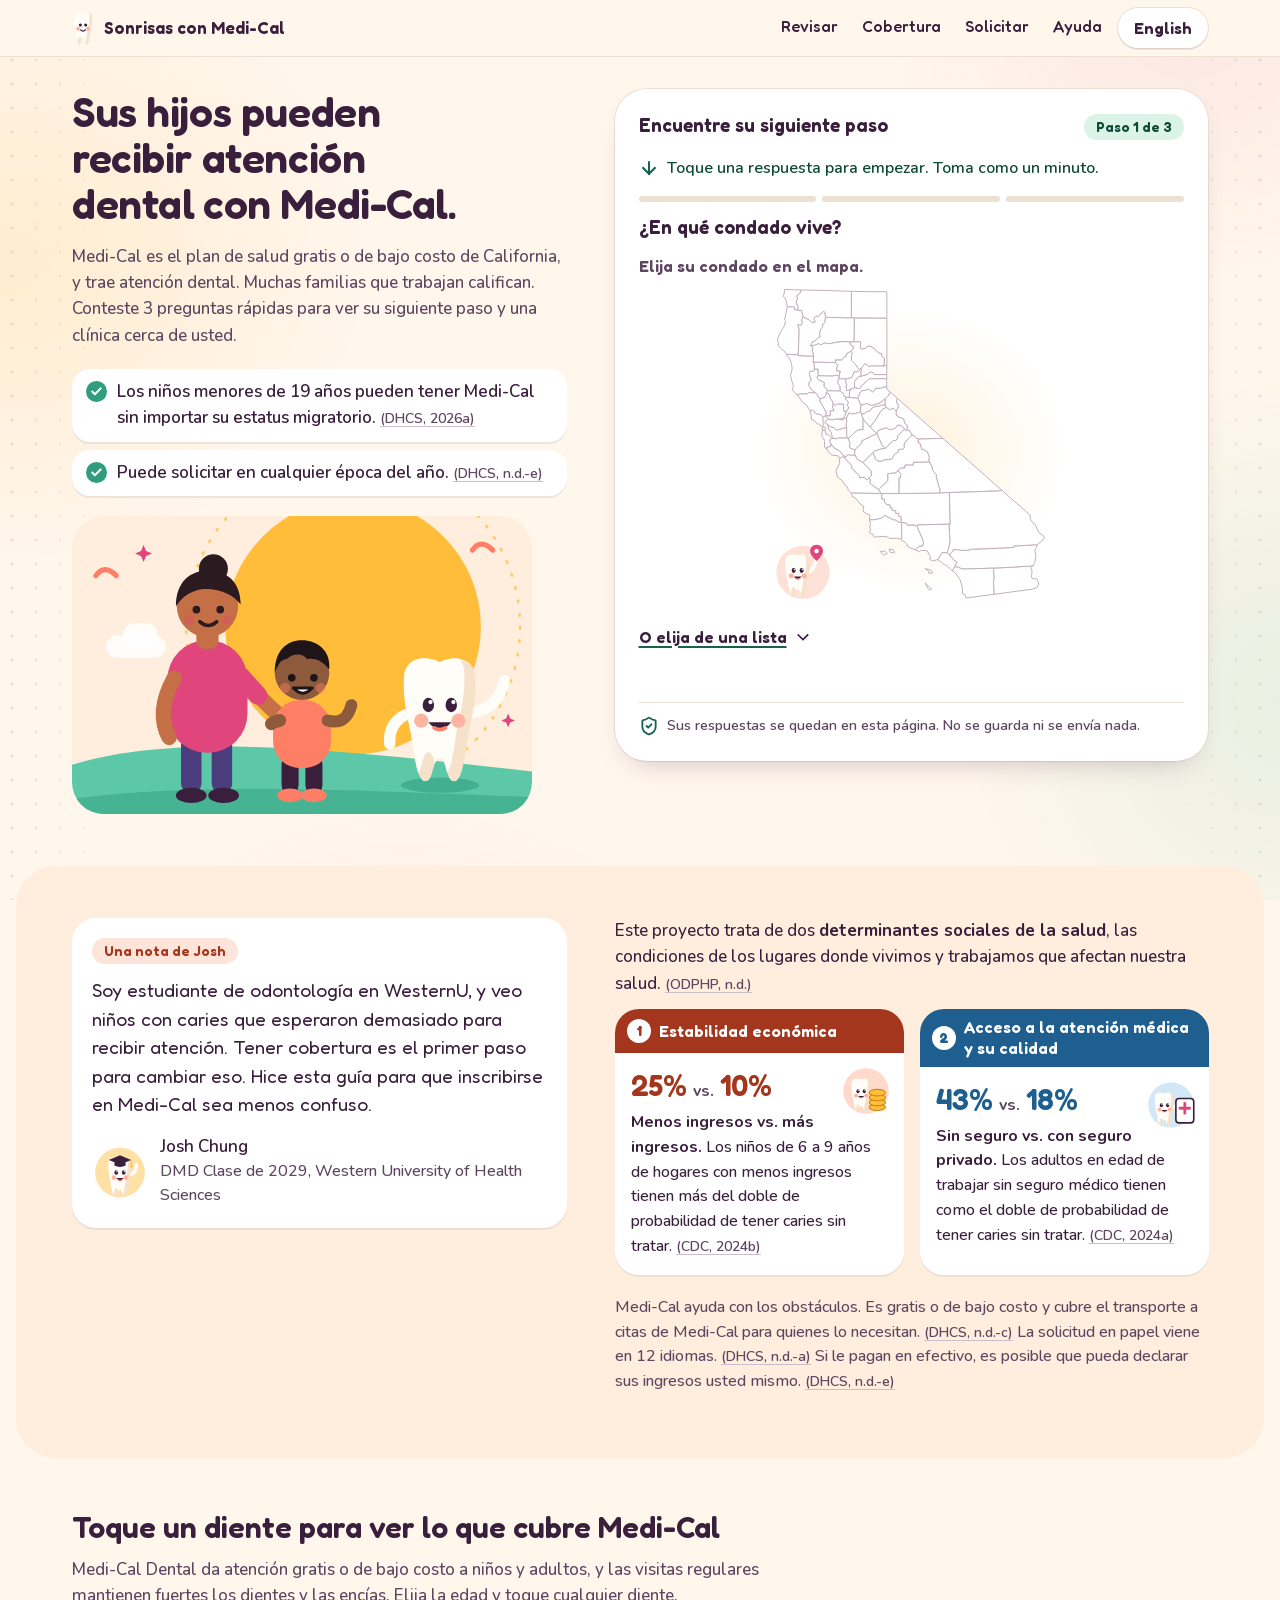
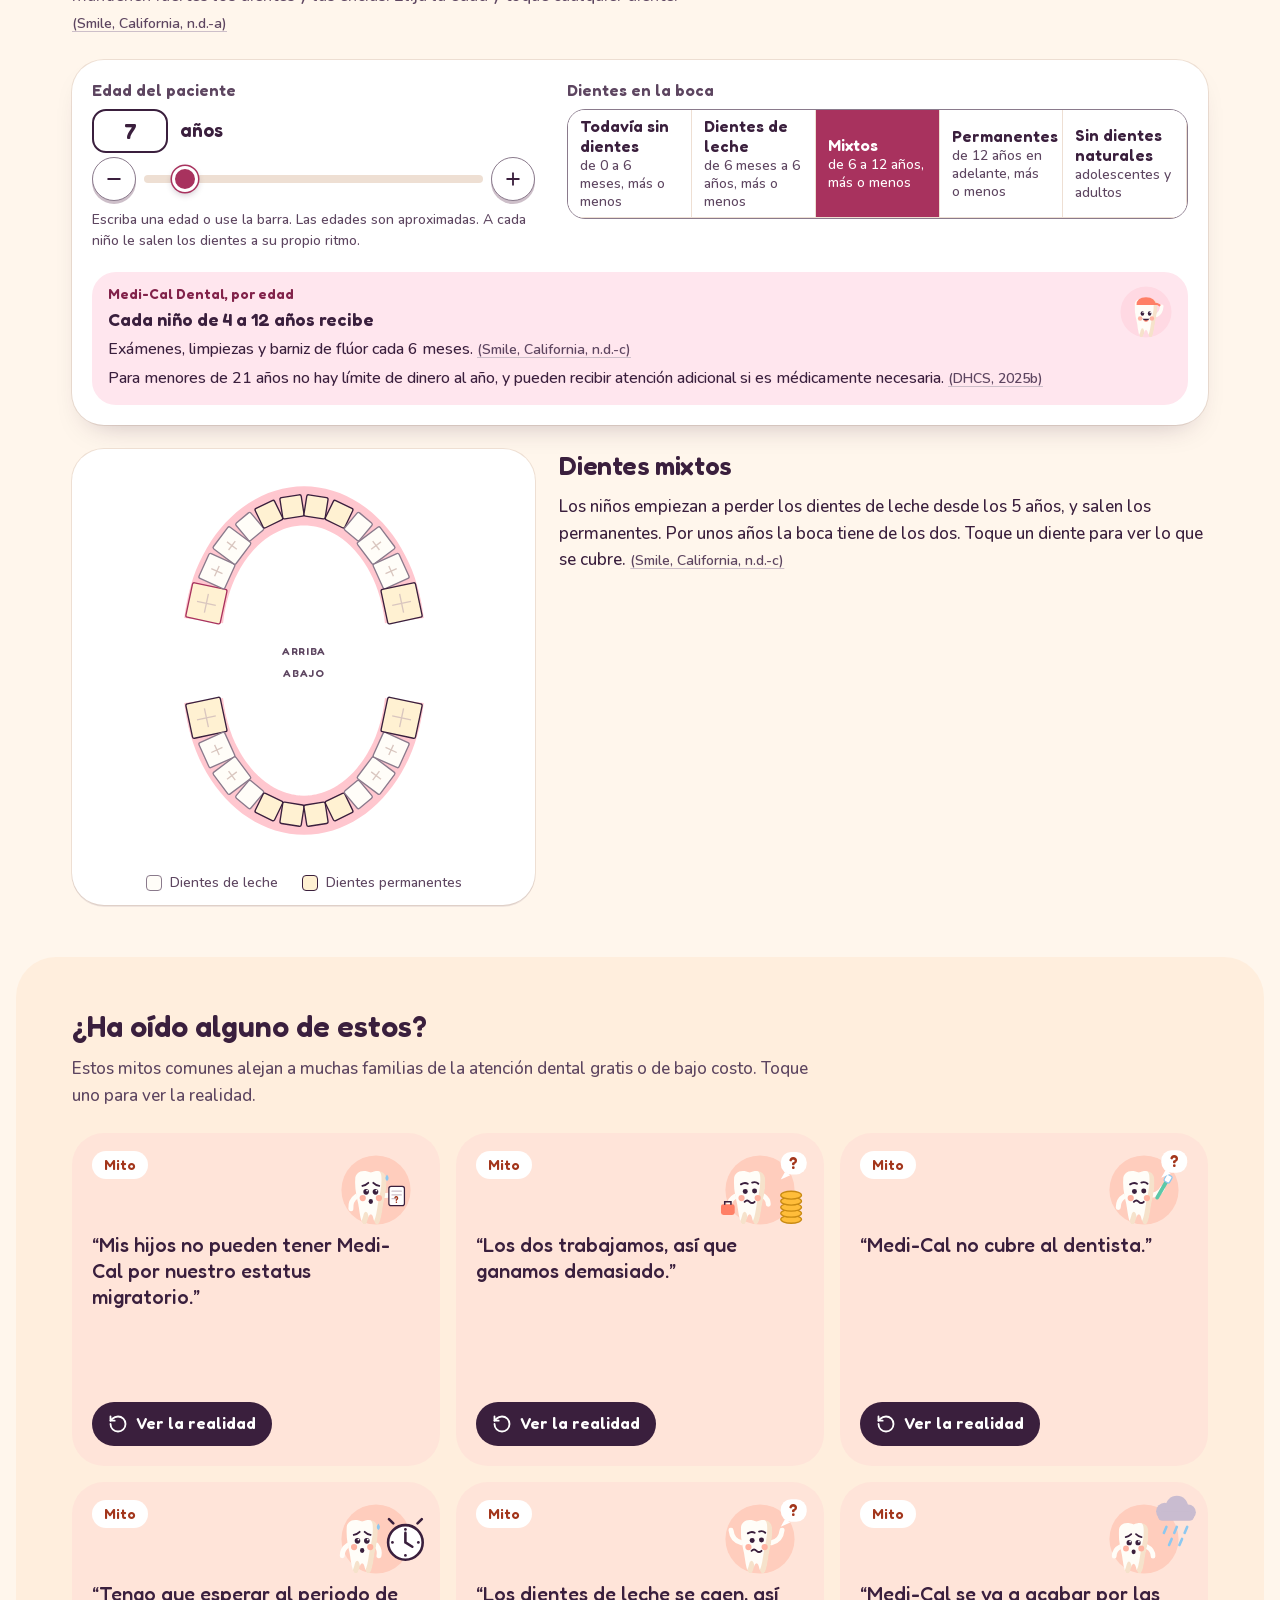
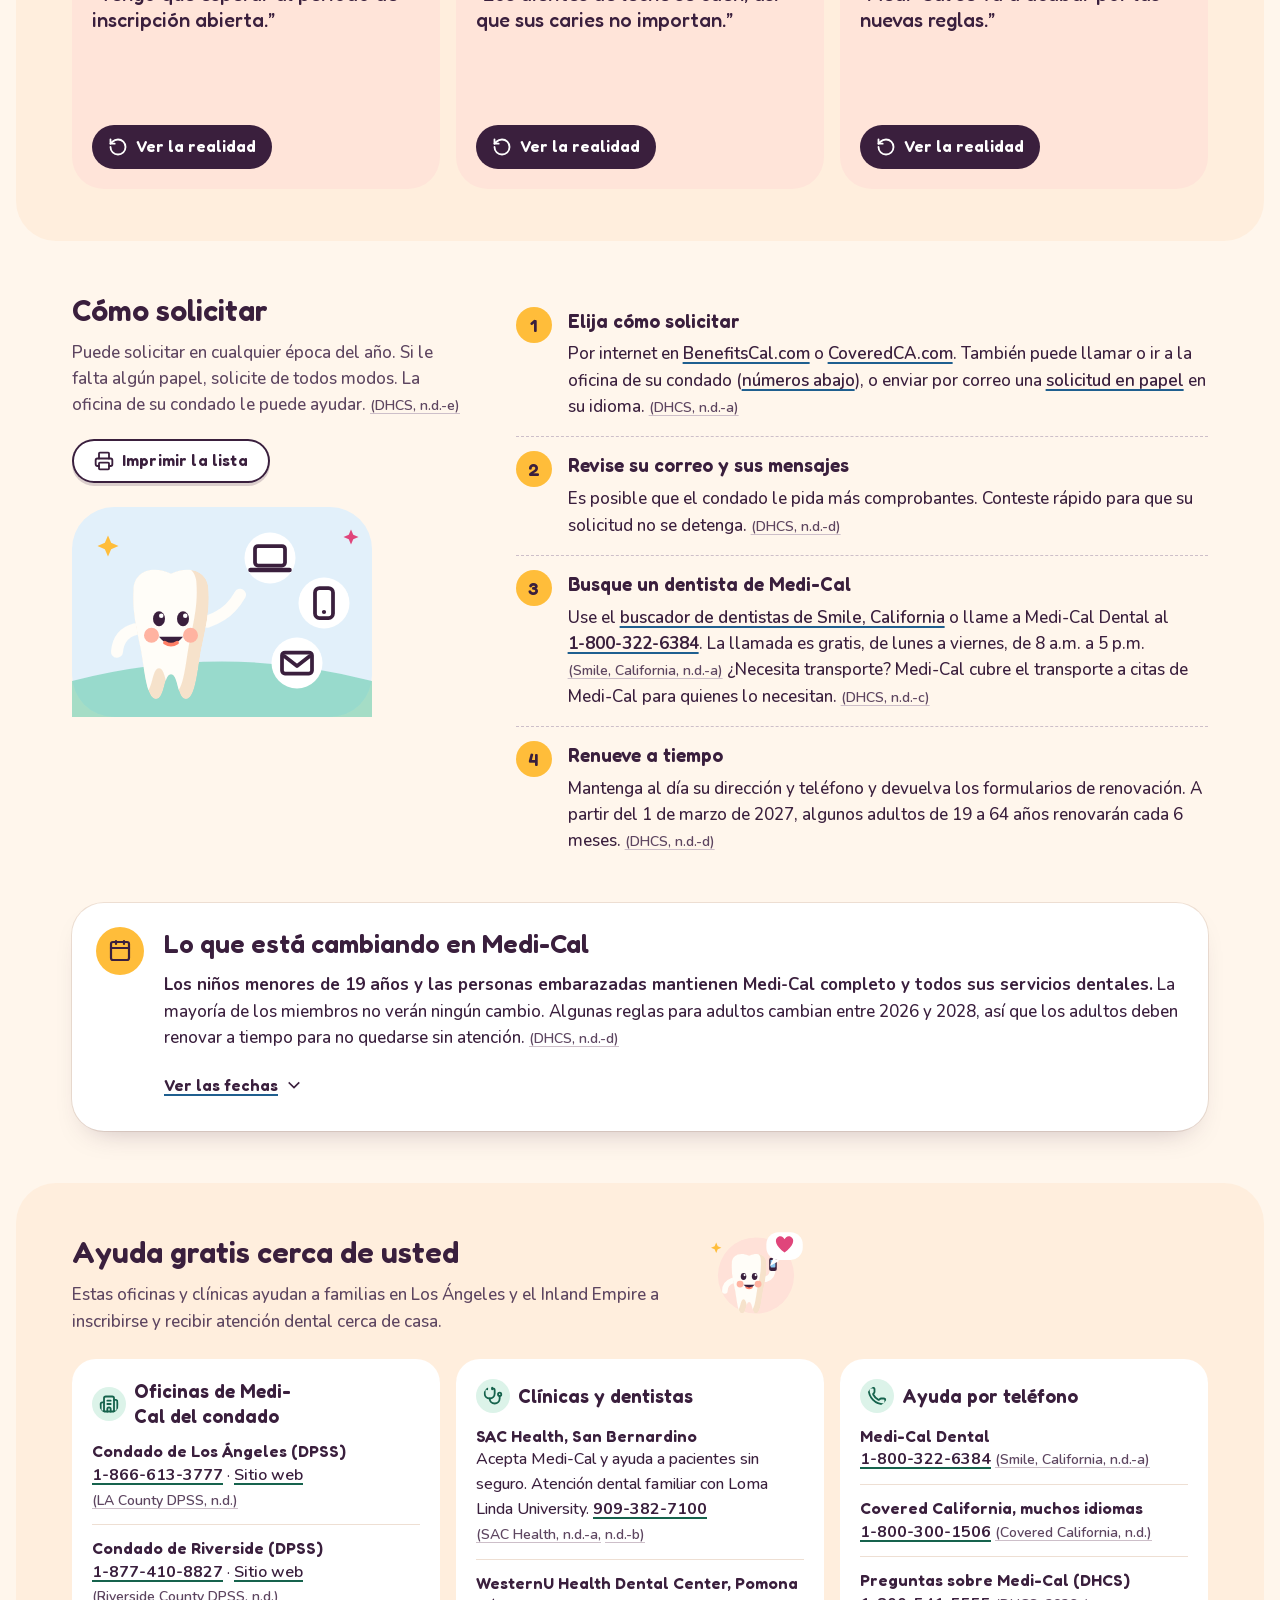
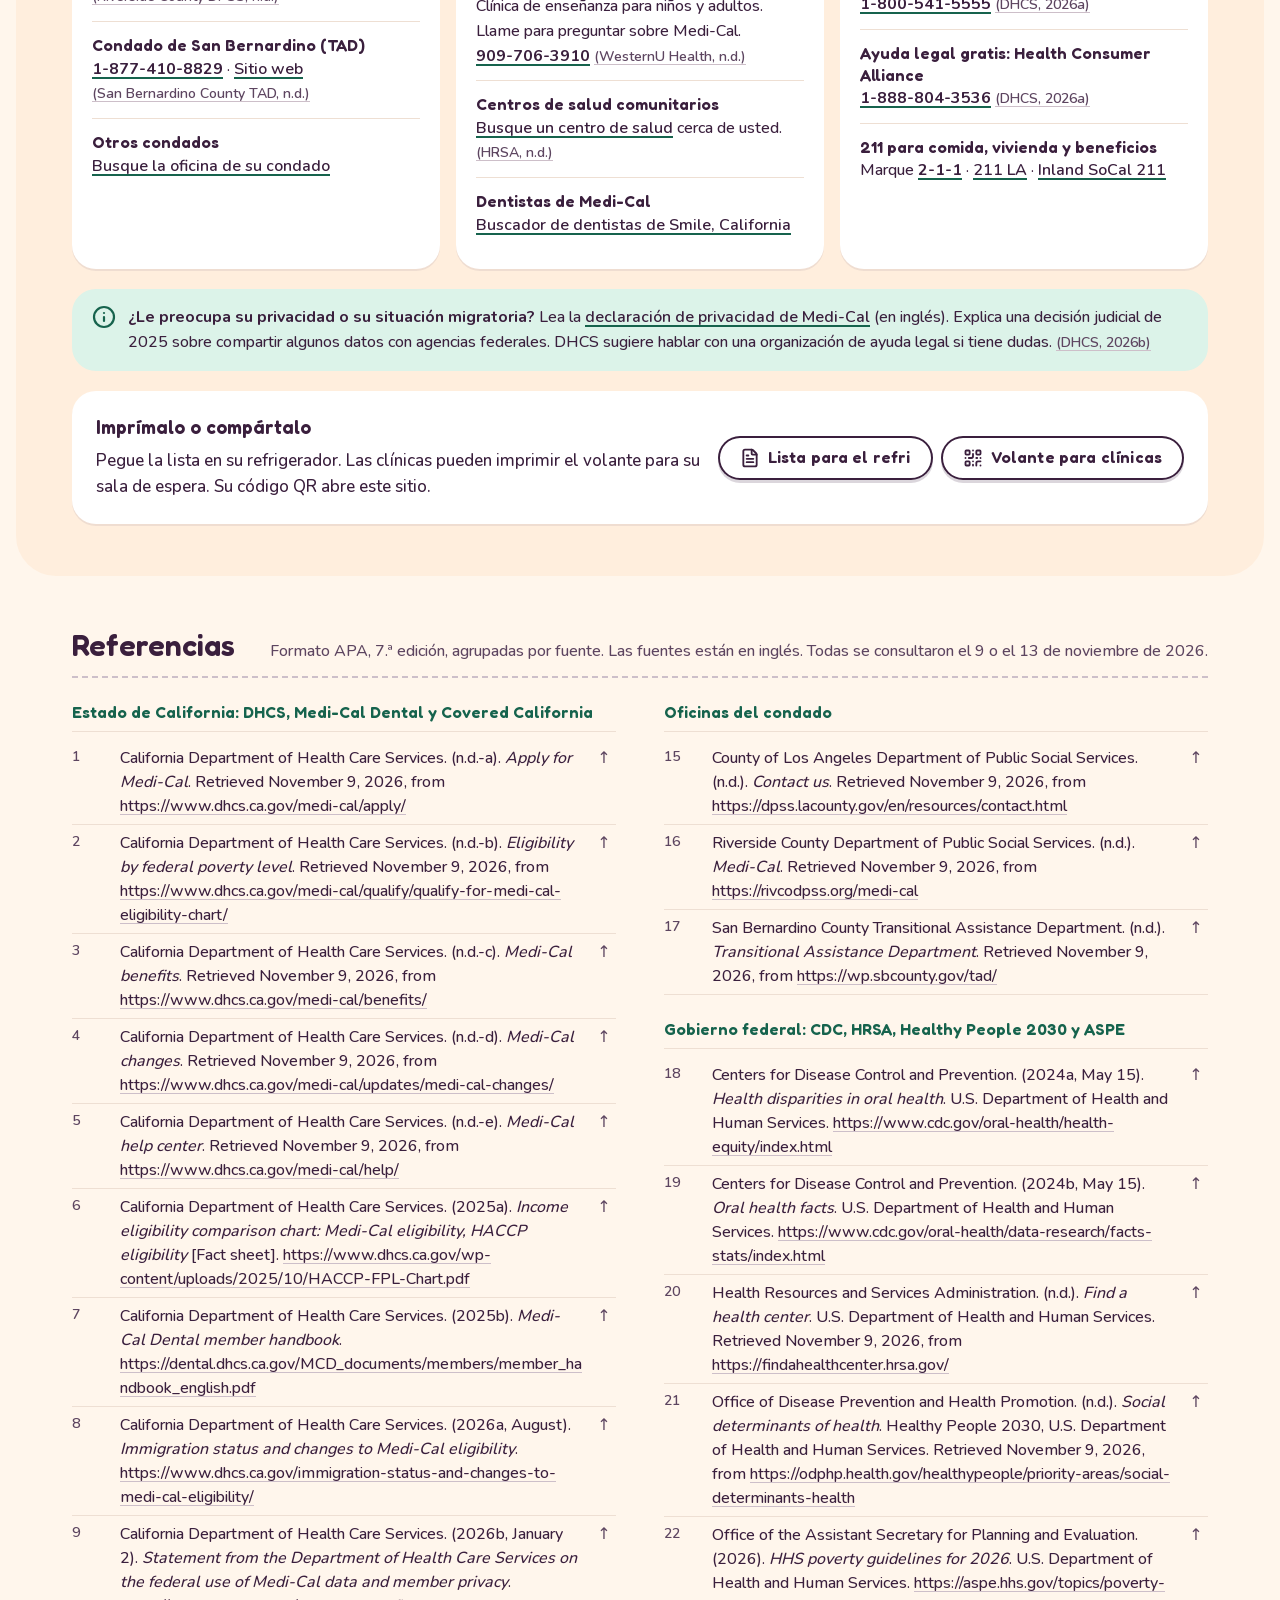
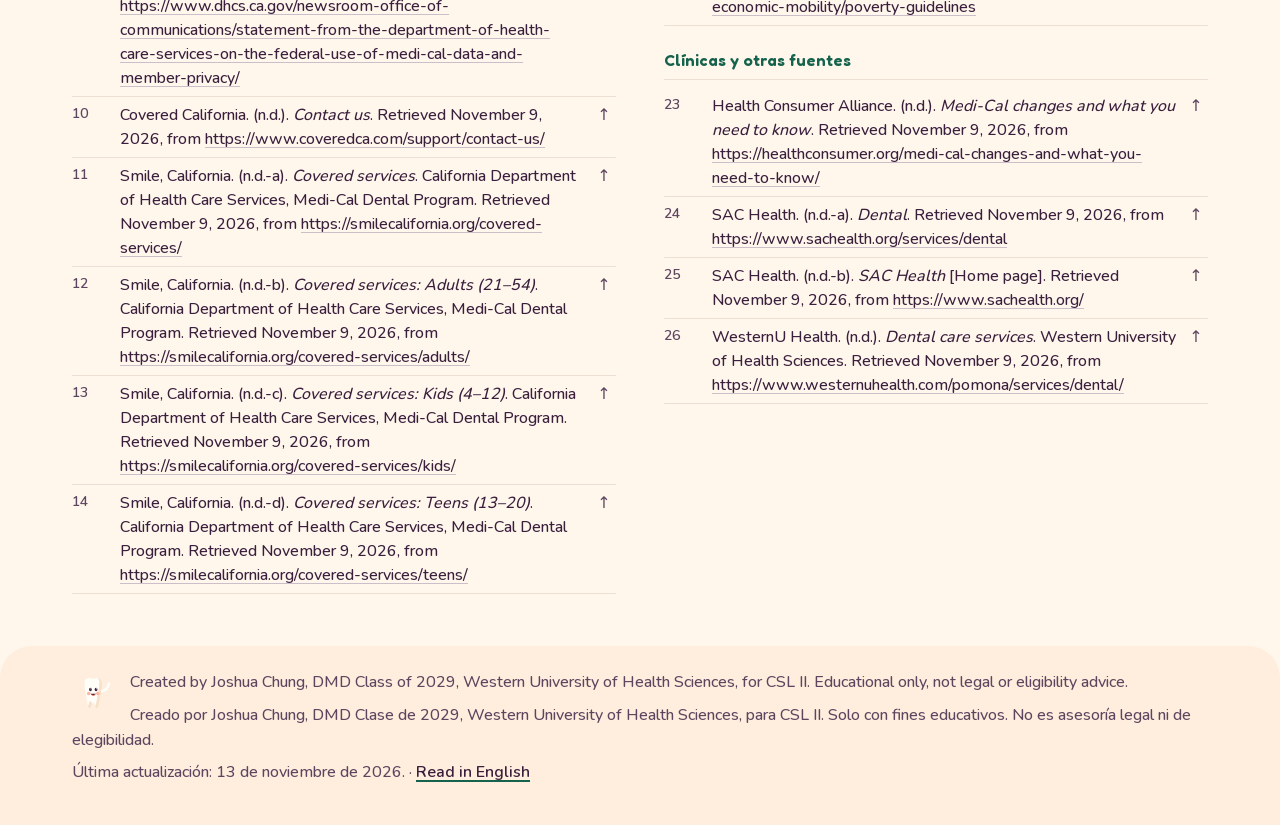
==== es/index.html @ 00271431 "v5: warm-character re-skin, tooth buddy illustrations site-wide (EN + ES) - Design system v5: cream " ====
<!doctype html>
<html lang="es">
<head>
<meta charset="utf-8">
<meta name="viewport" content="width=device-width, initial-scale=1">
<title>Sonrisas con Medi-Cal</title>
<meta name="description" content="Una guía sencilla para familias de California sin seguro médico. Conteste 3 preguntas para ver si sus hijos pueden tener Medi-Cal, qué servicios dentales cubre y dónde encontrar ayuda.">
<script>document.documentElement.classList.add("js");</script>
<script>try{if(!matchMedia("(prefers-reduced-motion: reduce)").matches&&!sessionStorage.getItem("csl2-splash")){sessionStorage.setItem("csl2-splash","1");document.documentElement.classList.add("splash-on")}}catch(e){}</script>
<link rel="preload" href="../fonts/nunito.woff2" as="font" type="font/woff2" crossorigin>
<link rel="preload" href="../fonts/fredoka.woff2" as="font" type="font/woff2" crossorigin>
<link rel="stylesheet" href="../styles.css">
<link rel="alternate" hreflang="en" href="../index.html">
<link rel="icon" href="data:image/svg+xml,%3Csvg xmlns='http://www.w3.org/2000/svg' viewBox='0 0 24 24' fill='%23fffdf8' stroke='%233a1f3d' stroke-width='2' stroke-linejoin='round'%3E%3Cpath d='M7 3C4.8 3 3 4.8 3 7.5c0 2.4 1 3.8 1.6 6 .6 2.5 1 6.5 2.9 6.5 1.7 0 1.6-4.5 4.5-4.5s2.8 4.5 4.5 4.5c1.9 0 2.3-4 2.9-6.5.6-2.2 1.6-3.6 1.6-6C21 4.8 19.2 3 17 3c-1.8 0-3 1-5 1S8.8 3 7 3z'/%3E%3C/svg%3E">
</head>
<body>
<div class="splash" aria-hidden="true">
  <!--ART:splash--><svg class="splash-art" viewBox="0 0 280 240" focusable="false"><circle class="sp-disc" cx="140" cy="122" r="94" fill="#ffe1a6"/><circle class="sp-ring" cx="140" cy="122" r="110" fill="none" stroke="#ffbd3a" stroke-width="2.5" stroke-dasharray="2 10" stroke-linecap="round"/><g class="sp-bud" transform="translate(41.6 37.7) scale(0.82)"><g class="wave"><path d="M168 118q34-6 42-44" fill="none" stroke="#fffdf8" stroke-width="16" stroke-linecap="round"/></g><path d="M72 122q-24 12-22 40" fill="none" stroke="#fffdf8" stroke-width="16" stroke-linecap="round"/><use href="#bd-body"/><g class="blink"><g fill="#3a1f3d"><ellipse cx="104" cy="108" rx="8" ry="10"/><ellipse cx="136" cy="108" rx="8" ry="10"/></g><circle cx="107" cy="104" r="3" fill="#fff"/><circle cx="139" cy="104" r="3" fill="#fff"/></g><path d="M104 132q16 20 32 0z" fill="#3a1f3d"/><path d="M112 140q8 5 16 0" fill="none" stroke="#ff7f66" stroke-width="5" stroke-linecap="round" stroke-linejoin="round"/></g><g class="sp-spark s1"><path d="M236 38L239.6 46.4L248 50L239.6 53.6L236 62L232.4 53.6L224 50L232.4 46.4Z" fill="#e0457b"/></g><g class="sp-spark s2"><path d="M44 64L47.0 71.0L54 74L47.0 77.0L44 84L41.0 77.0L34 74L41.0 71.0Z" fill="#ffbd3a"/></g><g class="sp-spark s3"><path d="M236 172L238.4 177.6L244 180L238.4 182.4L236 188L233.6 182.4L228 180L233.6 177.6Z" fill="#2f9d7e"/></g></svg><!--/ART:splash-->
</div>
<svg class="sprite" aria-hidden="true" focusable="false">
  <defs><!--ART:defs--><path id="bd-tooth" d="M70 70C70 45 95 36 120 48 145 36 170 45 170 70 172 100 165 125 160 150 155 180 152 215 140 215 128 215 130 182 120 182 110 182 112 215 100 215 88 215 85 180 80 150 75 125 68 100 70 70Z"/><clipPath id="bd-clip"><use href="#bd-tooth"/></clipPath><g id="bd-body"><g clip-path="url(#bd-clip)"><use href="#bd-tooth" fill="#f6e2cb"/><use href="#bd-tooth" fill="#fffdf8" transform="translate(-16 -8)"/></g><circle cx="94" cy="130" r="10" fill="#ffb3a1"/><circle cx="146" cy="130" r="10" fill="#ffb3a1"/></g><!--/ART:defs--></defs>
  <symbol id="i-tooth" viewBox="0 0 24 24"><path pathLength="1" d="M7 3C4.8 3 3 4.8 3 7.5c0 2.4 1 3.8 1.6 6 .6 2.5 1 6.5 2.9 6.5 1.7 0 1.6-4.5 4.5-4.5s2.8 4.5 4.5 4.5c1.9 0 2.3-4 2.9-6.5.6-2.2 1.6-3.6 1.6-6C21 4.8 19.2 3 17 3c-1.8 0-3 1-5 1S8.8 3 7 3z"/></symbol>
  <symbol id="i-phone" viewBox="0 0 24 24"><path d="M13.832 16.568a1 1 0 0 0 1.213-.303l.355-.465A2 2 0 0 1 17 15h3a2 2 0 0 1 2 2v3a2 2 0 0 1-2 2A18 18 0 0 1 2 4a2 2 0 0 1 2-2h3a2 2 0 0 1 2 2v3a2 2 0 0 1-.8 1.6l-.468.351a1 1 0 0 0-.292 1.233 14 14 0 0 0 6.392 6.384"/></symbol>
  <symbol id="i-pin" viewBox="0 0 24 24"><path d="M20 10c0 4.993-5.539 10.193-7.399 11.799a1 1 0 0 1-1.202 0C9.539 20.193 4 14.993 4 10a8 8 0 0 1 16 0"/><circle cx="12" cy="10" r="3"/></symbol>
  <symbol id="i-print" viewBox="0 0 24 24"><path d="M6 18H4a2 2 0 0 1-2-2v-5a2 2 0 0 1 2-2h16a2 2 0 0 1 2 2v5a2 2 0 0 1-2 2h-2"/><path d="M6 9V3a1 1 0 0 1 1-1h10a1 1 0 0 1 1 1v6"/><rect x="6" y="14" width="12" height="8" rx="1"/></symbol>
  <symbol id="i-check" viewBox="0 0 24 24"><path d="M20 6 9 17l-5-5"/></symbol>
  <symbol id="i-right" viewBox="0 0 24 24"><path d="M5 12h14"/><path d="m12 5 7 7-7 7"/></symbol>
  <symbol id="i-left" viewBox="0 0 24 24"><path d="m12 19-7-7 7-7"/><path d="M19 12H5"/></symbol>
  <symbol id="i-reset" viewBox="0 0 24 24"><path d="M3 12a9 9 0 1 0 9-9 9.75 9.75 0 0 0-6.74 2.74L3 8"/><path d="M3 3v5h5"/></symbol>
  <symbol id="i-shield" viewBox="0 0 24 24"><path d="M20 13c0 5-3.5 7.5-7.66 8.95a1 1 0 0 1-.67-.01C7.5 20.5 4 18 4 13V6a1 1 0 0 1 1-1c2 0 4.5-1.2 6.24-2.72a1.17 1.17 0 0 1 1.52 0C14.51 3.81 17 5 19 5a1 1 0 0 1 1 1z"/><path d="m9 12 2 2 4-4"/></symbol>
  <symbol id="i-qr" viewBox="0 0 24 24"><rect width="5" height="5" x="3" y="3" rx="1"/><rect width="5" height="5" x="16" y="3" rx="1"/><rect width="5" height="5" x="3" y="16" rx="1"/><path d="M21 16h-3a2 2 0 0 0-2 2v3"/><path d="M21 21v.01"/><path d="M12 7v3a2 2 0 0 1-2 2H7"/><path d="M3 12h.01"/><path d="M12 3h.01"/><path d="M12 16v.01"/><path d="M16 12h1"/><path d="M21 12v.01"/><path d="M12 21v-1"/></symbol>
  <symbol id="i-info" viewBox="0 0 24 24"><circle cx="12" cy="12" r="10"/><path d="M12 16v-4"/><path d="M12 8h.01"/></symbol>
  <symbol id="i-building" viewBox="0 0 24 24"><path d="M10 12h4"/><path d="M10 8h4"/><path d="M14 21v-3a2 2 0 0 0-4 0v3"/><path d="M6 10H4a2 2 0 0 0-2 2v7a2 2 0 0 0 2 2h16a2 2 0 0 0 2-2V9a2 2 0 0 0-2-2h-2"/><path d="M6 21V5a2 2 0 0 1 2-2h8a2 2 0 0 1 2 2v16"/></symbol>
  <symbol id="i-steth" viewBox="0 0 24 24"><path d="M11 2v2"/><path d="M5 2v2"/><path d="M5 3H4a2 2 0 0 0-2 2v4a6 6 0 0 0 12 0V5a2 2 0 0 0-2-2h-1"/><path d="M8 15a6 6 0 0 0 12 0v-3"/><circle cx="20" cy="10" r="2"/></symbol>
  <symbol id="i-file" viewBox="0 0 24 24"><path d="M6 22a2 2 0 0 1-2-2V4a2 2 0 0 1 2-2h8a2.4 2.4 0 0 1 1.704.706l3.588 3.588A2.4 2.4 0 0 1 20 8v12a2 2 0 0 1-2 2z"/><path d="M14 2v5a1 1 0 0 0 1 1h5"/><path d="M10 9H8"/><path d="M16 13H8"/><path d="M16 17H8"/></symbol>
  <symbol id="i-minus" viewBox="0 0 24 24"><path d="M5 12h14"/></symbol>
  <symbol id="i-plus" viewBox="0 0 24 24"><path d="M5 12h14"/><path d="M12 5v14"/></symbol>
  <symbol id="i-calendar" viewBox="0 0 24 24"><path d="M8 2v3"/><path d="M16 2v3"/><rect x="3" y="3" width="18" height="18" rx="2"/><path d="M3 9h18"/></symbol>
</svg>

<a class="skip" href="#main">Saltar al contenido principal</a>

<header class="site-header">
  <div class="wrap header-row">
    <a class="brand" href="#top">
      <!--ART:brand--><svg class="brand-mark" viewBox="62 32 116 188" aria-hidden="true" focusable="false"><use href="#bd-body"/><g fill="#3a1f3d"><circle cx="106" cy="110" r="8"/><circle cx="134" cy="110" r="8"/></g><path d="M107 136q13 13 26 0" fill="none" stroke="#3a1f3d" stroke-width="7" stroke-linecap="round" stroke-linejoin="round"/></svg><!--/ART:brand-->
      <span>Sonrisas con <span class="nowrap">Medi-Cal</span></span>
    </a>
    <nav class="site-nav" aria-label="Secciones">
      <ul>
        <li><a href="#check">Revisar</a></li>
        <li><a href="#coverage">Cobertura</a></li>
        <li><a href="#apply">Solicitar</a></li>
        <li><a href="#help">Ayuda</a></li>
      </ul>
    </nav>
    <a class="lang" href="../index.html" hreflang="en" lang="en">English</a>
  </div>
</header>

<main id="main">
<div id="top"></div>

<!-- CHECK: hero + guided flow -->
<section id="check" class="hero" aria-labelledby="hero-h">
  <div class="wrap hero-grid">
    <div class="hero-copy">
      <h1 id="hero-h">Sus hijos pueden recibir atención dental con Medi-Cal.</h1>
      <p class="lead">Medi-Cal es el plan de salud gratis o de bajo costo de California, y trae atención dental. Muchas familias que trabajan califican. Conteste 3 preguntas rápidas para ver su siguiente paso y una clínica cerca de usted.</p>
      <ul class="facts">
        <li><svg class="ic" aria-hidden="true"><use href="#i-check"/></svg><span>Los niños menores de 19 años pueden tener Medi-Cal sin importar su estatus migratorio. <a class="cite" id="c-dhcs-imm-1" href="#ref-dhcs-imm">(DHCS, 2026a)</a></span></li>
        <li><svg class="ic" aria-hidden="true"><use href="#i-check"/></svg><span>Puede solicitar en cualquier época del año. <a class="cite" id="c-dhcs-help-1" href="#ref-dhcs-help">(DHCS, n.d.-e)</a></span></li>
      </ul>
      <!--ART:hero--><div class="hero-art" aria-hidden="true"><svg class="hero-scene" viewBox="0 60 540 350" aria-hidden="true" focusable="false"><rect y="60" width="540" height="350" fill="#ffeedd"/><circle cx="330" cy="190" r="150" fill="#ffbd3a"/><circle cx="330" cy="190" r="196" fill="none" stroke="#ffbd3a" stroke-width="3" stroke-dasharray="2 14" stroke-linecap="round" opacity=".7"/><path d="M28 130q10-14 24 0M470 100q10-14 24 0" fill="none" stroke="#ff7f66" stroke-width="6" stroke-linecap="round" stroke-linejoin="round"/><path d="M84 94L87.0 101.0L94 104L87.0 107.0L84 114L81.0 107.0L74 104L81.0 101.0Z" fill="#e0457b"/><path d="M512 292L514.4 297.6L520 300L514.4 302.4L512 308L509.6 302.4L504 300L509.6 297.6Z" fill="#e0457b"/><rect x="40" y="200" width="70" height="26" rx="13" fill="#fff" opacity=".85"/><rect x="60" y="186" width="40" height="26" rx="13" fill="#fff" opacity=".85"/><path d="M0 352C120 316 280 330 540 360V410H0Z" fill="#5cc8a8"/><path d="M0 392C160 372 320 382 540 390V410H0Z" fill="#46b393"/><g><rect x="128" y="316" width="24" height="70" rx="12" fill="#4b3c7d"/><rect x="164" y="316" width="24" height="70" rx="12" fill="#4b3c7d"/><ellipse cx="140" cy="388" rx="18" ry="9" fill="#3a1f3d"/><ellipse cx="178" cy="388" rx="18" ry="9" fill="#3a1f3d"/><rect x="112" y="206" width="94" height="132" rx="46" fill="#e0457b"/><path d="M120 250q-22 40-6 70" fill="none" stroke="#c46f45" stroke-width="18" stroke-linecap="round"/><path d="M198 248q30 34 52 52" fill="none" stroke="#c46f45" stroke-width="18" stroke-linecap="round"/><path d="M198 248q28 32 44 46" fill="none" stroke="#e0457b" stroke-width="22" stroke-linecap="round" stroke-dasharray="30 200"/><rect x="146" y="188" width="26" height="28" rx="10" fill="#c46f45"/><circle cx="159" cy="166" r="36" fill="#c46f45"/><path d="M122 166c0-30 18-42 38-42s38 12 38 40c-10-14-30-20-46-18-12 2-22 8-30 20z" fill="#2b1a1f"/><circle cx="166" cy="122" r="17" fill="#2b1a1f"/><g class="blink"><circle cx="146" cy="170" r="4.5" fill="#2b1a1f"/><circle cx="174" cy="170" r="4.5" fill="#2b1a1f"/></g><path d="M150 184q10 9 20 0" fill="none" stroke="#2b1a1f" stroke-width="4" stroke-linecap="round"/><circle cx="138" cy="182" r="6" fill="#e0457b" opacity=".35"/><circle cx="182" cy="182" r="6" fill="#e0457b" opacity=".35"/></g><g><rect x="246" y="342" width="20" height="44" rx="10" fill="#3a1f3d"/><rect x="274" y="342" width="20" height="44" rx="10" fill="#3a1f3d"/><ellipse cx="256" cy="388" rx="15" ry="8" fill="#ff7f66"/><ellipse cx="284" cy="388" rx="15" ry="8" fill="#ff7f66"/><rect x="236" y="276" width="68" height="80" rx="32" fill="#ff7f66"/><path d="M244 300q-8 2-10 4" fill="none" stroke="#8d5a3b" stroke-width="15" stroke-linecap="round"/><path d="M300 300q22 6 28-18" fill="none" stroke="#8d5a3b" stroke-width="14" stroke-linecap="round"/><circle cx="270" cy="244" r="32" fill="#8d5a3b"/><path d="M238 244c0-26 14-38 32-38s34 12 32 34c-8-10-16-14-26-12-6-8-18-6-24 0-6 0-10 6-14 16z" fill="#1f1418"/><g class="blink"><circle cx="258" cy="250" r="4.5" fill="#1f1418"/><circle cx="284" cy="250" r="4.5" fill="#1f1418"/></g><path d="M260 262q11 12 22 0z" fill="#fff" stroke="#1f1418" stroke-width="3.5" stroke-linejoin="round"/><circle cx="250" cy="262" r="6" fill="#ff7f66" opacity=".45"/><circle cx="292" cy="262" r="6" fill="#ff7f66" opacity=".45"/></g><ellipse cx="432" cy="376" rx="46" ry="9" fill="#2f9d7e" opacity=".55"/></svg><svg class="hero-buddy" viewBox="370 180 170 200" aria-hidden="true" focusable="false"><g transform="translate(331.2 191.4) scale(0.84)"><g class="wave"><path d="M168 118q34-6 42-44" fill="none" stroke="#fffdf8" stroke-width="16" stroke-linecap="round"/></g><path d="M72 122q-24 12-22 40" fill="none" stroke="#fffdf8" stroke-width="16" stroke-linecap="round"/><use href="#bd-body"/><g class="blink"><g fill="#3a1f3d"><ellipse cx="104" cy="108" rx="8" ry="10"/><ellipse cx="136" cy="108" rx="8" ry="10"/></g><circle cx="107" cy="104" r="3" fill="#fff"/><circle cx="139" cy="104" r="3" fill="#fff"/></g><path d="M104 132q16 20 32 0z" fill="#3a1f3d"/><path d="M112 140q8 5 16 0" fill="none" stroke="#ff7f66" stroke-width="5" stroke-linecap="round" stroke-linejoin="round"/></g></svg></div><!--/ART:hero-->
    </div>

    <div class="flow" id="flow">
      <noscript><p class="flow-noscript">Esta revisión necesita JavaScript. Aun así puede leer abajo las secciones de <a href="#coverage">cobertura</a>, <a href="#apply">cómo solicitar</a> y <a href="#help">dónde encontrar ayuda</a>.</p></noscript>
      <div class="flow-head">
        <p class="flow-title">Encuentre su siguiente paso</p>
        <p class="flow-progress" id="flow-progress" aria-live="polite" data-done="Listo">Paso 1 de 3</p>
      </div>
      <p class="flow-hint">Toque una respuesta para empezar. Toma como un minuto.</p>
      <div class="flow-bar" aria-hidden="true"><span></span><span></span><span></span></div>

      <fieldset class="step" data-step="1">
        <legend tabindex="-1">¿En qué condado vive?</legend>
        <!--MAP-->
        <div class="county-map" data-label="Condado de {name}">
          <p class="map-label" aria-hidden="true" data-idle="Elija su condado en el mapa.">Elija su condado en el mapa.</p>
          <div class="map-box">
            <svg class="ca-map" viewBox="0 0 400 461" role="group" aria-label="Mapa de los 58 condados de California. Elija el suyo.">
              <g class="ctys"><path id="cty-06001" class="cty" d="M76.1 201.8 78.4 210.3 81.6 213 83.4 220.8 86.1 223 90.5 223.4 93.1 222.1 107.8 222.5 104.7 219.5 104.8 206.3 89.4 210.7 86.2 206.8 81.2 205.8Z" data-county="other" data-name="Alameda" tabindex="0" role="button" aria-label="Condado de Alameda"/><path id="cty-06003" class="cty" d="M161.5 164.1 161.5 173.3 163.5 177 168.4 180.7 173.5 177.9 177.9 182.2 180.8 178.1 181.5 173.8 178.6 168.8 179.8 163.5 167.8 153 168.7 154.6 165.5 160.6Z" data-county="other" data-name="Alpine" tabindex="0" role="button" aria-label="Condado de Alpine"/><path id="cty-06005" class="cty" d="M125.4 173.2 125.3 183.3 126.5 186.9 130.8 186.3 133.6 183.9 140.3 181.4 141.2 178.7 148.2 175.1 151.7 175.5 156.3 173.8 161.5 173.3 161.5 164.1 155.2 169.7 144.9 173.2 140.5 173.6 133.6 170.7 130.7 172.5Z" data-county="other" data-name="Amador" tabindex="0" role="button" aria-label="Condado de Amador"/><path id="cty-06007" class="cty" d="M111.1 93.8 105.6 96.2 103.3 101.9 101.1 101.7 97.3 106.5 88.4 106.3 88.3 110.5 91.7 114.5 90 116.6 89.9 123.2 95 123.2 93.6 130.5 92.9 134.4 103.5 135 111.6 133 114.4 128.9 115.6 124.3 121.4 124.1 124.1 120.7 121.9 119.2 117.8 113.1 111.9 107.3 111.7 100.4 113.2 95.9Z" data-county="other" data-name="Butte" tabindex="0" role="button" aria-label="Condado de Butte"/><path id="cty-06009" class="cty" d="M126.5 186.9 129 194 139.3 206 146.5 197.4 153.9 184.9 157.5 179.9 163.5 177 161.5 173.3 156.3 173.8 151.7 175.5 148.2 175.1 141.2 178.7 140.3 181.4 133.6 183.9 130.8 186.3Z" data-county="other" data-name="Calaveras" tabindex="0" role="button" aria-label="Condado de Calaveras"/><path id="cty-06011" class="cty" d="M62 129.8 60.5 133.1 63.5 136.4 71.5 140.1 70.8 145.9 73.8 148.1 76.3 152.3 95.2 152.7 94.9 145.6 91.4 140.3 92.9 134.4 93.6 130.5 89.3 129 84.5 130.2Z" data-county="other" data-name="Colusa" tabindex="0" role="button" aria-label="Condado de Colusa"/><path id="cty-06013" class="cty" d="M78.1 194 74.1 196.4 72.3 199.8 76.1 201.8 81.2 205.8 86.2 206.8 89.4 210.7 104.8 206.3 104 204.1 105 196.6 104.2 192.9 100.7 192.9 98.3 195.9 93.4 194.1 88.7 194 83.4 195.3Z" data-county="other" data-name="Contra Costa" tabindex="0" role="button" aria-label="Condado de Contra Costa"/><path id="cty-06015" class="cty" d="M12.6 2 12 9.3 10.5 12.3 14.4 16 16.8 27.8 27.5 28.3 27.3 32.4 31.3 32.4 33.1 29 29.9 21.2 31.9 15.9 30.6 11.4 35.8 7.5 37.6 2.9 26.6 2.7Z" data-county="other" data-name="Del Norte" tabindex="0" role="button" aria-label="Condado de Del Norte"/><path id="cty-06017" class="cty" d="M164.1 146.5 158.8 146.5 155.2 148.6 147.8 148.4 146.5 151.4 143 153.8 136.8 149.5 131.9 151.9 128.9 151.4 125.1 153.6 121.2 163.4 125.4 173.2 130.7 172.5 133.6 170.7 140.5 173.6 144.9 173.2 155.2 169.7 161.5 164.1 165.5 160.6 168.7 154.6 167.8 153 164.2 149.8Z" data-county="other" data-name="El Dorado" tabindex="0" role="button" aria-label="Condado de El Dorado"/><path id="cty-06019" class="cty" d="M128.7 258.5 140.8 270.8 141 278.4 137.8 281.4 139.8 284.5 138.9 289.1 151.9 298.8 165.8 285.6 165.8 275 177.2 274.1 180.8 270.8 184.9 266.6 191.1 266.6 191.1 262.4 203.5 262.5 203.5 258.4 227.6 257.9 226.4 253.6 227.5 251 224.4 242.8 218.4 239.2 215.9 239 213.5 230 210.7 229.3 211.1 223.5 208 222.8 205.6 219.4 201.6 217.7 191.6 228 189.7 231.1 190 236.1 187.8 238.9 181.4 239.1 181 243 176.1 245.6 171.2 253.5 161.1 254.6 155.2 256.8 150.6 256 146.6 252.7 146.8 250.4 143.3 244Z" data-county="other" data-name="Fresno" tabindex="0" role="button" aria-label="Condado de Fresno"/><path id="cty-06021" class="cty" d="M55.2 109.6 56.7 113.9 56.8 120.1 62.4 120.3 62 129.8 84.5 130.2 89.3 129 93.6 130.5 95 123.2 89.9 123.2 90 116.6 91.7 114.5 88.3 110.5Z" data-county="other" data-name="Glenn" tabindex="0" role="button" aria-label="Condado de Glenn"/><path id="cty-06023" class="cty" d="M16.8 27.8 12.7 47.5 14.2 48.8 12.2 56 5.3 68.2 2 76.7 4 82.7 3.3 85.3 9.5 91.9 12.3 93.2 15.3 98.3 33 99 34.3 64.5 34 59.2 32.2 54.6 37 55.1 39.1 51.1 37.9 47.4 40.1 42.5 38 33.4 31.3 32.4 27.3 32.4 27.5 28.3Z" data-county="other" data-name="Humboldt" tabindex="0" role="button" aria-label="Condado de Humboldt"/><path id="cty-06025" class="cty" d="M322.1 415 323 431.9 322.1 431.9 322.9 453.8 379.1 446.3 386.3 444 388.9 439.6 388.9 436.3 386.5 431 380.2 430.8 378.5 428.1 379.3 419.7 377.1 413.7 380.9 411.7 347 413.8Z" data-county="other" data-name="Imperial" tabindex="0" role="button" aria-label="Condado de Imperial"/><path id="cty-06027" class="cty" d="M211.1 223.5 210.7 229.3 213.5 230 215.9 239 218.4 239.2 224.4 242.8 227.5 251 226.4 253.6 227.6 257.9 231 265.1 232.1 270.3 237.7 276.9 237.1 279.3 241.7 295.5 242.9 296.8 242.2 303.7 256.8 303 284.2 302.3 331.1 300.6 334.5 299.6 326.4 292.5 273.4 245.9 247.2 222.8Z" data-county="other" data-name="Inyo" tabindex="0" role="button" aria-label="Condado de Inyo"/><path id="cty-06029" class="cty" d="M156.6 304.5 156.6 312.9 160.8 313 160.8 317.2 164.5 321.4 168.9 321.4 168.9 325.6 171.7 325.6 171.7 329.8 177.3 329.9 177.3 334.1 181.8 333.8 181.5 338.2 185.1 338.8 185.1 347.2 186.2 347.2 192.9 348.6 194.3 351.3 204.7 351.4 208.6 352.4 209.6 351 256.7 349.9 258.1 349.9 257.3 314.2 256.8 303 242.2 303.7 182.3 304.5Z" data-county="other" data-name="Kern" tabindex="0" role="button" aria-label="Condado de Kern"/><path id="cty-06031" class="cty" d="M151.9 298.8 155.8 304.5 156.6 304.5 182.3 304.5 182.5 281.3 184.6 281.3 184.6 275 180.8 270.8 177.2 274.1 165.8 275 165.8 285.6Z" data-county="other" data-name="Kings" tabindex="0" role="button" aria-label="Condado de Kings"/><path id="cty-06033" class="cty" d="M56.8 120.1 56.5 122.6 50.1 123.6 49.4 128.2 52.2 136.6 49 139.5 48.3 144.4 52.4 150.5 58.1 155.4 60.8 157.7 62.7 162.1 65.2 164.2 71.3 162.7 74.9 157 74.2 155.2 76.3 152.3 73.8 148.1 70.8 145.9 71.5 140.1 63.5 136.4 60.5 133.1 62 129.8 62.4 120.3Z" data-county="other" data-name="Lake" tabindex="0" role="button" aria-label="Condado de Lake"/><path id="cty-06035" class="cty" d="M115.7 44.2 115.9 58.4 115.4 79.8 125.2 79.8 125 89 127.2 90.7 132 89.8 136 86.2 140.2 86.7 145.3 89.5 151.6 96 156.4 97.4 156.7 100.9 160.2 104.5 160.2 111.5 158.7 115.6 164.2 114.9 164.3 77.5 164.2 44.5Z" data-county="other" data-name="Lassen" tabindex="0" role="button" aria-label="Condado de Lassen"/><path id="cty-06037" class="cty" d="M220.5 415.4 225.2 418.1 226.2 422.5 232.5 422 230.1 418.6ZM220.8 436.8 225.3 445.4 228.2 447.8 230.5 445.9ZM208.6 352.4 218.6 376.2 217.5 382.2 212.6 382.3 206.6 386.8 206.4 388.2 212.1 390.3 214.5 388.8 223.5 388.8 228.7 397.7 228.1 402.5 232.9 404.2 239.9 402.3 245.7 392.4 253.1 392.2 255.1 388.5 258.1 375.6 257 362.7 256.7 349.9 209.6 351Z" data-county="la" data-name="Los Ángeles" tabindex="0" role="button" aria-label="Condado de Los Ángeles"/><path id="cty-06039" class="cty" d="M143.3 244 146.8 250.4 146.6 252.7 150.6 256 155.2 256.8 161.1 254.6 171.2 253.5 176.1 245.6 181 243 181.4 239.1 187.8 238.9 190 236.1 189.7 231.1 191.6 228 201.6 217.7 197.6 210.6 192.1 210.4 190.6 208.6 180.1 219.1 180.1 222.3 177.6 226 173.3 226 162.2 237.3 155.4 238.3 145.9 241.5Z" data-county="other" data-name="Madera" tabindex="0" role="button" aria-label="Condado de Madera"/><path id="cty-06041" class="cty" d="M50.4 181.9 52.1 187.7 52.4 194.7 56.9 196.5 61.3 201.6 63.1 201.1 67.8 205.4 69.8 204.8 69.6 191.4 66.7 187.6 60.3 186.4 54.1 180.8Z" data-county="other" data-name="Marin" tabindex="0" role="button" aria-label="Condado de Marin"/><path id="cty-06043" class="cty" d="M190.6 208.6 186.1 204.3 180.7 202.7 176.9 207.5 171.5 209.7 167.8 209.6 163.2 207 151 211.2 149.4 215.6 157.3 233.5 162.2 237.3 173.3 226 177.6 226 180.1 222.3 180.1 219.1Z" data-county="other" data-name="Mariposa" tabindex="0" role="button" aria-label="Condado de Mariposa"/><path id="cty-06045" class="cty" d="M15.3 98.3 21.3 106.7 23.3 113.9 23.9 120.3 21.4 129.1 23 136.7 25.7 144.3 24.3 151 31.2 158.4 37.5 156.8 46.2 157 48.4 155 58.1 155.4 52.4 150.5 48.3 144.4 49 139.5 52.2 136.6 49.4 128.2 50.1 123.6 56.5 122.6 56.8 120.1 56.7 113.9 55.2 109.6 55.6 100.9 33 100.2 33 99Z" data-county="other" data-name="Mendocino" tabindex="0" role="button" aria-label="Condado de Mendocino"/><path id="cty-06047" class="cty" d="M117 239.4 116.2 244.6 117.3 247.7 120.1 253.8 128.7 258.5 143.3 244 145.9 241.5 155.4 238.3 162.2 237.3 157.3 233.5 149.4 215.6 126.5 226.7 127.2 229.3Z" data-county="other" data-name="Merced" tabindex="0" role="button" aria-label="Condado de Merced"/><path id="cty-06049" class="cty" d="M112.1 5 111.7 7.3 111.5 44.2 115.7 44.2 164.2 44.5 164.2 5.6 132.5 5.4Z" data-county="other" data-name="Modoc" tabindex="0" role="button" aria-label="Condado de Modoc"/><path id="cty-06051" class="cty" d="M177.9 182.2 178.1 188.4 181.5 191 189 193.9 190.5 200.4 193.6 202.3 194.6 207.7 192.1 210.4 197.6 210.6 201.6 217.7 205.6 219.4 208 222.8 211.1 223.5 247.2 222.8 224.1 202.5 196.1 177.9 189.5 172 179.8 163.5 178.6 168.8 181.5 173.8 180.8 178.1Z" data-county="other" data-name="Mono" tabindex="0" role="button" aria-label="Condado de Mono"/><path id="cty-06053" class="cty" d="M94.3 252.7 94.2 260.1 88.9 270.2 90.5 278.3 93.6 282.4 97.3 284.3 102.7 292.6 105.5 293.9 107 299.4 111.5 303.8 155.8 304.5 151.9 298.8 138.9 289.1 139.8 284.5 137.8 281.4 134.5 284.4 130.5 280.1 123.7 281.1 123.7 278.5 112.7 267.2 111.9 262.7 100.8 250.7 98.6 249.5Z" data-county="other" data-name="Monterey" tabindex="0" role="button" aria-label="Condado de Monterey"/><path id="cty-06055" class="cty" d="M65.2 164.2 64.9 169.1 66.7 170.1 74.6 185 72.9 189.3 80.2 189.5 80.7 181.8 86 181.9 83.8 176.3 84.7 172.3 83.7 167.9 80.5 163.2 78.2 156.4 74.2 155.2 74.9 157 71.3 162.7Z" data-county="other" data-name="Napa" tabindex="0" role="button" aria-label="Condado de Napa"/><path id="cty-06057" class="cty" d="M126 130.7 122.1 131.2 116.3 138.3 116.2 147.8 124.2 149.2 127.5 144.2 137 135.7 140.1 134.4 164 134.5 164.1 128.3 145.5 128.2 143.4 124.9 139.6 124.4 135.9 127.8Z" data-county="other" data-name="Nevada" tabindex="0" role="button" aria-label="Condado de Nevada"/><path id="cty-06059" class="cty" d="M253.1 392.2 245.7 392.4 239.9 402.3 247.6 408.7 253.5 411.7 261.3 418.9 264.6 413.1 268.3 405.6 263.5 403.3 257.6 395.7Z" data-county="other" data-name="Orange" tabindex="0" role="button" aria-label="Condado de Orange"/><path id="cty-06061" class="cty" d="M111.1 149.5 109 152.9 108.3 162.1 121.2 163.4 125.1 153.6 128.9 151.4 131.9 151.9 136.8 149.5 143 153.8 146.5 151.4 147.8 148.4 155.2 148.6 158.8 146.5 164.1 146.5 164.1 144.3 164 141.8 164 134.5 140.1 134.4 137 135.7 127.5 144.2 124.2 149.2 116.2 147.8Z" data-county="other" data-name="Placer" tabindex="0" role="button" aria-label="Condado de Placer"/><path id="cty-06063" class="cty" d="M109.1 79.6 110 84.3 114.7 86.3 113.7 90.9 111.1 93.8 113.2 95.9 111.7 100.4 111.9 107.3 117.8 113.1 121.9 119.2 124.1 120.7 126.6 118.7 131.8 112.2 138.9 117.1 139.9 115.6 158.7 115.6 160.2 111.5 160.2 104.5 156.7 100.9 156.4 97.4 151.6 96 145.3 89.5 140.2 86.7 136 86.2 132 89.8 127.2 90.7 125 89 125.2 79.8 115.4 79.8Z" data-county="other" data-name="Plumas" tabindex="0" role="button" aria-label="Condado de Plumas"/><path id="cty-06065" class="cty" d="M386.8 380.3 351.6 382.3 351.7 384.4 312.3 386.2 287.1 387 287.2 388.4 275.9 388.8 269.3 387.6 262 387.8 262 389.9 258.2 393.1 257.6 395.7 263.5 403.3 268.3 405.6 264.6 413.1 270.2 413.7 275.5 416.3 284 416.3 322.1 415 347 413.8 380.9 411.7 383.4 406.9 384.1 400 385.4 398.8 383.3 387.9 386 384.3Z" data-county="riv" data-name="Riverside" tabindex="0" role="button" aria-label="Condado de Riverside"/><path id="cty-06067" class="cty" d="M103.9 182.3 103 188 99.1 193.3 93.4 194.1 98.3 195.9 100.7 192.9 104.2 192.9 108.4 185 110.7 186.4 117.8 185.9 125.3 183.3 125.4 173.2 121.2 163.4 108.3 162.1 103.8 161.9 102.6 164.2 107.3 169.2 105.3 173.2 107.4 176.3 106.6 180.1Z" data-county="other" data-name="Sacramento" tabindex="0" role="button" aria-label="Condado de Sacramento"/><path id="cty-06069" class="cty" d="M100.8 250.7 111.9 262.7 112.7 267.2 123.7 278.5 123.7 281.1 130.5 280.1 134.5 284.4 137.8 281.4 141 278.4 140.8 270.8 128.7 258.5 120.1 253.8 117.3 247.7 109.5 247.6 106.8 246.5 103.2 250.5Z" data-county="other" data-name="San Benito" tabindex="0" role="button" aria-label="Condado de San Benito"/><path id="cty-06071" class="cty" d="M256.7 349.9 257 362.7 258.1 375.6 255.1 388.5 253.1 392.2 257.6 395.7 258.2 393.1 262 389.9 262 387.8 269.3 387.6 275.9 388.8 287.2 388.4 287.1 387 312.3 386.2 351.7 384.4 351.6 382.3 386.8 380.3 393.7 375.3 398 368.9 389.5 362.2 383.6 349.9 380.2 347.6 376.8 342.9 376.4 336.4 334.5 299.6 331.1 300.6 284.2 302.3 256.8 303 257.3 314.2 258.1 349.9Z" data-county="sb" data-name="San Bernardino" tabindex="0" role="button" aria-label="Condado de San Bernardino"/><path id="cty-06073" class="cty" d="M261.3 418.9 265 421.3 272.4 431.4 275.9 443.1 276.4 453 280.8 454.9 281.5 459.3 322.9 453.8 322.1 431.9 323 431.9 322.1 415 284 416.3 275.5 416.3 270.2 413.7 264.6 413.1Z" data-county="other" data-name="San Diego" tabindex="0" role="button" aria-label="Condado de San Diego"/><path id="cty-06075" class="cty" d="M72.9 210.9 72.4 205.9 68.3 207.3 68.7 210.8Z" data-county="other" data-name="San Francisco" tabindex="0" role="button" aria-label="Condado de San Francisco"/><path id="cty-06077" class="cty" d="M104.2 192.9 105 196.6 104 204.1 104.8 206.3 104.7 219.5 107.8 222.5 116.8 213.8 120.3 211.2 126.7 209.5 129 210.4 129 194 126.5 186.9 125.3 183.3 117.8 185.9 110.7 186.4 108.4 185Z" data-county="other" data-name="San Joaquin" tabindex="0" role="button" aria-label="Condado de San Joaquin"/><path id="cty-06079" class="cty" d="M111.5 303.8 113.8 309.7 118.4 311.7 124.7 320.1 130 322.9 128.9 330.4 133.2 333.9 139.1 336.5 138.5 343.7 147.1 343.2 157 340.7 161 337 174.3 343.8 177.1 343.8 182.6 347.4 185.1 347.2 185.1 338.8 181.5 338.2 181.8 333.8 177.3 334.1 177.3 329.9 171.7 329.8 171.7 325.6 168.9 325.6 168.9 321.4 164.5 321.4 160.8 317.2 160.8 313 156.6 312.9 156.6 304.5 155.8 304.5Z" data-county="other" data-name="San Luis Obispo" tabindex="0" role="button" aria-label="Condado de San Luis Obispo"/><path id="cty-06081" class="cty" d="M68.7 210.8 67.9 219.8 70.3 221.8 72.1 227.7 71.7 235.5 75.9 239.9 75.1 236.1 81.5 234.8 81.6 231.4 79.7 227.8 80.3 224.5 83.1 222.8 77.7 217.5 73.9 216.5 72.9 210.9Z" data-county="other" data-name="San Mateo" tabindex="0" role="button" aria-label="Condado de San Mateo"/><path id="cty-06083" class="cty" d="M167.5 386.9 169.3 391.6 175.4 392.6 174 387.9ZM154.3 390.5 159.3 395.7 165.2 393.4 161.3 389.5ZM138.5 343.7 140 350 138.9 354.2 140.3 357.3 138.5 362.6 143.9 365.4 145.4 369.1 158.6 367.9 163.9 368.5 169.2 371 181.8 370.7 185 372.5 186.3 371.2 186.2 347.2 185.1 347.2 182.6 347.4 177.1 343.8 174.3 343.8 161 337 157 340.7 147.1 343.2Z" data-county="other" data-name="Santa Barbara" tabindex="0" role="button" aria-label="Condado de Santa Barbara"/><path id="cty-06085" class="cty" d="M83.1 222.8 80.3 224.5 79.7 227.8 81.6 231.4 86.3 237.3 94 241.3 98.9 247.1 103.2 250.5 106.8 246.5 109.5 247.6 117.3 247.7 116.2 244.6 117 239.4 110.1 237.6 108.4 232.4 110.2 230.8 107.8 225.3 107.8 222.5 93.1 222.1 90.5 223.4 86.1 223Z" data-county="other" data-name="Santa Clara" tabindex="0" role="button" aria-label="Condado de Santa Clara"/><path id="cty-06087" class="cty" d="M81.6 231.4 81.5 234.8 75.1 236.1 75.9 239.9 79.2 244.5 83 247.4 92.4 248.8 94.3 252.7 98.6 249.5 100.8 250.7 103.2 250.5 98.9 247.1 94 241.3 86.3 237.3Z" data-county="other" data-name="Santa Cruz" tabindex="0" role="button" aria-label="Condado de Santa Cruz"/><path id="cty-06089" class="cty" d="M73.2 43.4 72 51.5 69 54.1 69.1 56.9 66.7 60.4 64.3 66.7 65.3 72.3 62.5 73.3 57.6 78.3 53.9 79.7 51.2 85.9 56.6 85.1 63.1 82.5 66.5 84.4 71.2 81.6 79.1 82.6 90.2 80.2 97.8 79.5 109.1 79.6 115.4 79.8 115.9 58.4 115.7 44.2 111.5 44.2Z" data-county="other" data-name="Shasta" tabindex="0" role="button" aria-label="Condado de Shasta"/><path id="cty-06091" class="cty" d="M126.6 118.7 125.6 124.7 126 130.7 135.9 127.8 139.6 124.4 143.4 124.9 145.5 128.2 164.1 128.3 164.2 114.9 158.7 115.6 139.9 115.6 138.9 117.1 131.8 112.2Z" data-county="other" data-name="Sierra" tabindex="0" role="button" aria-label="Condado de Sierra"/><path id="cty-06093" class="cty" d="M37.6 2.9 35.8 7.5 30.6 11.4 31.9 15.9 29.9 21.2 33.1 29 31.3 32.4 38 33.4 40.1 42.5 49.7 47.7 53.3 51.4 58.5 50.4 55.8 46.3 59.2 41.9 62.2 42.1 70.8 34.4 72.8 38.5 73.2 43.4 111.5 44.2 111.7 7.3 112.1 5 81.8 3.9 47.9 3.1Z" data-county="other" data-name="Siskiyou" tabindex="0" role="button" aria-label="Condado de Siskiyou"/><path id="cty-06095" class="cty" d="M72.9 189.3 73.2 190 78.1 194 83.4 195.3 88.7 194 93.4 194.1 99.1 193.3 103 188 103.9 182.3 100.1 182.2 100.2 172 90.9 171.5 88.2 173.6 84.7 172.3 83.8 176.3 86 181.9 80.7 181.8 80.2 189.5Z" data-county="other" data-name="Solano" tabindex="0" role="button" aria-label="Condado de Solano"/><path id="cty-06097" class="cty" d="M31.2 158.4 34.6 161.9 38.5 168.5 45.9 174.3 50.4 181.9 54.1 180.8 60.3 186.4 66.7 187.6 69.6 191.4 73.2 190 72.9 189.3 74.6 185 66.7 170.1 64.9 169.1 65.2 164.2 62.7 162.1 60.8 157.7 58.1 155.4 48.4 155 46.2 157 37.5 156.8Z" data-county="other" data-name="Sonoma" tabindex="0" role="button" aria-label="Condado de Sonoma"/><path id="cty-06099" class="cty" d="M107.8 222.5 107.8 225.3 110.2 230.8 108.4 232.4 110.1 237.6 117 239.4 127.2 229.3 126.5 226.7 149.4 215.6 139.3 206 129 194 129 210.4 126.7 209.5 120.3 211.2 116.8 213.8Z" data-county="other" data-name="Stanislaus" tabindex="0" role="button" aria-label="Condado de Stanislaus"/><path id="cty-06101" class="cty" d="M92.9 134.4 91.4 140.3 94.9 145.6 95.2 152.7 99.4 156.3 100.8 160.6 103.8 161.9 108.3 162.1 109 152.9 111.1 149.5 105.2 152.2 103.8 146.5 104.7 144.3 103 137.1 103.5 135Z" data-county="other" data-name="Sutter" tabindex="0" role="button" aria-label="Condado de Sutter"/><path id="cty-06103" class="cty" d="M51.2 85.9 54.3 88.2 53.8 92.8 55.6 100.9 55.2 109.6 88.3 110.5 88.4 106.3 97.3 106.5 101.1 101.7 103.3 101.9 105.6 96.2 111.1 93.8 113.7 90.9 114.7 86.3 110 84.3 109.1 79.6 97.8 79.5 90.2 80.2 79.1 82.6 71.2 81.6 66.5 84.4 63.1 82.5 56.6 85.1Z" data-county="other" data-name="Tehama" tabindex="0" role="button" aria-label="Condado de Tehama"/><path id="cty-06105" class="cty" d="M40.1 42.5 37.9 47.4 39.1 51.1 37 55.1 32.2 54.6 34 59.2 34.3 64.5 33 99 33 100.2 55.6 100.9 53.8 92.8 54.3 88.2 51.2 85.9 53.9 79.7 57.6 78.3 62.5 73.3 65.3 72.3 64.3 66.7 66.7 60.4 69.1 56.9 69 54.1 72 51.5 73.2 43.4 72.8 38.5 70.8 34.4 62.2 42.1 59.2 41.9 55.8 46.3 58.5 50.4 53.3 51.4 49.7 47.7Z" data-county="other" data-name="Trinity" tabindex="0" role="button" aria-label="Condado de Trinity"/><path id="cty-06107" class="cty" d="M227.6 257.9 203.5 258.4 203.5 262.5 191.1 262.4 191.1 266.6 184.9 266.6 180.8 270.8 184.6 275 184.6 281.3 182.5 281.3 182.3 304.5 242.2 303.7 242.9 296.8 241.7 295.5 237.1 279.3 237.7 276.9 232.1 270.3 231 265.1Z" data-county="other" data-name="Tulare" tabindex="0" role="button" aria-label="Condado de Tulare"/><path id="cty-06109" class="cty" d="M163.5 177 157.5 179.9 153.9 184.9 146.5 197.4 139.3 206 149.4 215.6 151 211.2 163.2 207 167.8 209.6 171.5 209.7 176.9 207.5 180.7 202.7 186.1 204.3 190.6 208.6 192.1 210.4 194.6 207.7 193.6 202.3 190.5 200.4 189 193.9 181.5 191 178.1 188.4 177.9 182.2 173.5 177.9 168.4 180.7Z" data-county="other" data-name="Tuolumne" tabindex="0" role="button" aria-label="Condado de Tuolumne"/><path id="cty-06111" class="cty" d="M186.2 347.2 186.3 371.2 185 372.5 193.3 378.4 195.6 383.5 206.4 388.2 206.6 386.8 212.6 382.3 217.5 382.2 218.6 376.2 208.6 352.4 204.7 351.4 194.3 351.3 192.9 348.6Z" data-county="other" data-name="Ventura" tabindex="0" role="button" aria-label="Condado de Ventura"/><path id="cty-06113" class="cty" d="M76.3 152.3 74.2 155.2 78.2 156.4 80.5 163.2 83.7 167.9 84.7 172.3 88.2 173.6 90.9 171.5 100.2 172 100.1 182.2 103.9 182.3 106.6 180.1 107.4 176.3 105.3 173.2 107.3 169.2 102.6 164.2 103.8 161.9 100.8 160.6 99.4 156.3 95.2 152.7Z" data-county="other" data-name="Yolo" tabindex="0" role="button" aria-label="Condado de Yolo"/><path id="cty-06115" class="cty" d="M103.5 135 103 137.1 104.7 144.3 103.8 146.5 105.2 152.2 111.1 149.5 116.2 147.8 116.3 138.3 122.1 131.2 126 130.7 125.6 124.7 126.6 118.7 124.1 120.7 121.4 124.1 115.6 124.3 114.4 128.9 111.6 133Z" data-county="other" data-name="Yuba" tabindex="0" role="button" aria-label="Condado de Yuba"/></g>
              <path class="hl hl-hover" d=""/><path class="hl hl-sel" d=""/>
            </svg>
            <div class="map-tip" aria-hidden="true" hidden></div>
            <svg class="map-buddy" viewBox="0 0 72 72" aria-hidden="true" focusable="false"><circle cx="36" cy="42" r="30" fill="#ffe1d8"/><g transform="translate(-3.6 9.8) scale(0.28)"><path d="M168 112q24-18 26-52" fill="none" stroke="#fffdf8" stroke-width="16" stroke-linecap="round"/><use href="#bd-body"/><g fill="#3a1f3d"><ellipse cx="104" cy="108" rx="8" ry="10"/><ellipse cx="136" cy="108" rx="8" ry="10"/></g><circle cx="107" cy="104" r="3" fill="#fff"/><circle cx="139" cy="104" r="3" fill="#fff"/><path d="M104 132q16 20 32 0z" fill="#3a1f3d"/><path d="M112 140q8 5 16 0" fill="none" stroke="#ff7f66" stroke-width="5" stroke-linecap="round" stroke-linejoin="round"/><path d="M196 4c-16 0-26 12-26 25 0 18 26 40 26 40s26-22 26-40c0-13-10-25-26-25z" fill="#e0457b"/><circle cx="196" cy="29" r="9" fill="#fff"/></g></svg>
          </div>
          <details class="county-list">
            <summary>O elija de una lista</summary>
            <div class="county-opts"><button type="button" class="county-opt" data-county="other" data-name="Alameda">Alameda</button><button type="button" class="county-opt" data-county="other" data-name="Alpine">Alpine</button><button type="button" class="county-opt" data-county="other" data-name="Amador">Amador</button><button type="button" class="county-opt" data-county="other" data-name="Butte">Butte</button><button type="button" class="county-opt" data-county="other" data-name="Calaveras">Calaveras</button><button type="button" class="county-opt" data-county="other" data-name="Colusa">Colusa</button><button type="button" class="county-opt" data-county="other" data-name="Contra Costa">Contra Costa</button><button type="button" class="county-opt" data-county="other" data-name="Del Norte">Del Norte</button><button type="button" class="county-opt" data-county="other" data-name="El Dorado">El Dorado</button><button type="button" class="county-opt" data-county="other" data-name="Fresno">Fresno</button><button type="button" class="county-opt" data-county="other" data-name="Glenn">Glenn</button><button type="button" class="county-opt" data-county="other" data-name="Humboldt">Humboldt</button><button type="button" class="county-opt" data-county="other" data-name="Imperial">Imperial</button><button type="button" class="county-opt" data-county="other" data-name="Inyo">Inyo</button><button type="button" class="county-opt" data-county="other" data-name="Kern">Kern</button><button type="button" class="county-opt" data-county="other" data-name="Kings">Kings</button><button type="button" class="county-opt" data-county="other" data-name="Lake">Lake</button><button type="button" class="county-opt" data-county="other" data-name="Lassen">Lassen</button><button type="button" class="county-opt" data-county="la" data-name="Los Ángeles">Los Ángeles</button><button type="button" class="county-opt" data-county="other" data-name="Madera">Madera</button><button type="button" class="county-opt" data-county="other" data-name="Marin">Marin</button><button type="button" class="county-opt" data-county="other" data-name="Mariposa">Mariposa</button><button type="button" class="county-opt" data-county="other" data-name="Mendocino">Mendocino</button><button type="button" class="county-opt" data-county="other" data-name="Merced">Merced</button><button type="button" class="county-opt" data-county="other" data-name="Modoc">Modoc</button><button type="button" class="county-opt" data-county="other" data-name="Mono">Mono</button><button type="button" class="county-opt" data-county="other" data-name="Monterey">Monterey</button><button type="button" class="county-opt" data-county="other" data-name="Napa">Napa</button><button type="button" class="county-opt" data-county="other" data-name="Nevada">Nevada</button><button type="button" class="county-opt" data-county="other" data-name="Orange">Orange</button><button type="button" class="county-opt" data-county="other" data-name="Placer">Placer</button><button type="button" class="county-opt" data-county="other" data-name="Plumas">Plumas</button><button type="button" class="county-opt" data-county="riv" data-name="Riverside">Riverside</button><button type="button" class="county-opt" data-county="other" data-name="Sacramento">Sacramento</button><button type="button" class="county-opt" data-county="other" data-name="San Benito">San Benito</button><button type="button" class="county-opt" data-county="sb" data-name="San Bernardino">San Bernardino</button><button type="button" class="county-opt" data-county="other" data-name="San Diego">San Diego</button><button type="button" class="county-opt" data-county="other" data-name="San Francisco">San Francisco</button><button type="button" class="county-opt" data-county="other" data-name="San Joaquin">San Joaquin</button><button type="button" class="county-opt" data-county="other" data-name="San Luis Obispo">San Luis Obispo</button><button type="button" class="county-opt" data-county="other" data-name="San Mateo">San Mateo</button><button type="button" class="county-opt" data-county="other" data-name="Santa Barbara">Santa Barbara</button><button type="button" class="county-opt" data-county="other" data-name="Santa Clara">Santa Clara</button><button type="button" class="county-opt" data-county="other" data-name="Santa Cruz">Santa Cruz</button><button type="button" class="county-opt" data-county="other" data-name="Shasta">Shasta</button><button type="button" class="county-opt" data-county="other" data-name="Sierra">Sierra</button><button type="button" class="county-opt" data-county="other" data-name="Siskiyou">Siskiyou</button><button type="button" class="county-opt" data-county="other" data-name="Solano">Solano</button><button type="button" class="county-opt" data-county="other" data-name="Sonoma">Sonoma</button><button type="button" class="county-opt" data-county="other" data-name="Stanislaus">Stanislaus</button><button type="button" class="county-opt" data-county="other" data-name="Sutter">Sutter</button><button type="button" class="county-opt" data-county="other" data-name="Tehama">Tehama</button><button type="button" class="county-opt" data-county="other" data-name="Trinity">Trinity</button><button type="button" class="county-opt" data-county="other" data-name="Tulare">Tulare</button><button type="button" class="county-opt" data-county="other" data-name="Tuolumne">Tuolumne</button><button type="button" class="county-opt" data-county="other" data-name="Ventura">Ventura</button><button type="button" class="county-opt" data-county="other" data-name="Yolo">Yolo</button><button type="button" class="county-opt" data-county="other" data-name="Yuba">Yuba</button></div>
          </details>
        </div>
        <!--/MAP-->
      </fieldset>

      <fieldset class="step" data-step="2" hidden>
        <legend tabindex="-1">¿Cuántas personas viven en su hogar? Cuéntese usted.</legend>
        <div class="tiles tiles-num">
          <button type="button" class="tile" data-size="1">1</button>
          <button type="button" class="tile" data-size="2">2</button>
          <button type="button" class="tile" data-size="3">3</button>
          <button type="button" class="tile" data-size="4">4</button>
          <button type="button" class="tile" data-size="5">5</button>
          <button type="button" class="tile" data-size="6">6</button>
          <button type="button" class="tile" data-size="7">7</button>
          <button type="button" class="tile" data-size="8">8</button>
          <button type="button" class="tile" data-size="9">9</button>
          <button type="button" class="tile" data-size="10">10</button>
          <button type="button" class="tile" data-size="11">11</button>
          <button type="button" class="tile" data-size="12">12</button>
        </div>
        <div class="step-nav"><button type="button" class="link-btn" data-back><svg class="ic" aria-hidden="true"><use href="#i-left"/></svg>Atrás</button></div>
      </fieldset>

      <fieldset class="step" data-step="3" hidden>
        <legend tabindex="-1">¿Quién necesita cobertura? Elija a todos los que apliquen.</legend>
        <div class="tiles tiles-2">
          <button type="button" class="tile pick" aria-pressed="false" data-who="baby">Bebé, de 0 a 3</button>
          <button type="button" class="tile pick" aria-pressed="false" data-who="kid">Niño, de 4 a 12</button>
          <button type="button" class="tile pick" aria-pressed="false" data-who="teen">Adolescente, de 13 a 18</button>
          <button type="button" class="tile pick" aria-pressed="false" data-who="preg">Alguien embarazada</button>
          <button type="button" class="tile pick" aria-pressed="false" data-who="adult">Adulto, de 19 a 64</button>
          <button type="button" class="tile pick" aria-pressed="false" data-who="senior">Adulto, de 65 o más</button>
        </div>
        <p class="flow-error" id="flow-error" role="alert" data-msg="Elija al menos una opción."></p>
        <div class="step-nav">
          <button type="button" class="link-btn" data-back><svg class="ic" aria-hidden="true"><use href="#i-left"/></svg>Atrás</button>
          <button type="button" class="btn" data-finish>Ver mi plan<svg class="ic" aria-hidden="true"><use href="#i-right"/></svg></button>
        </div>
      </fieldset>

      <!-- Tarjeta de resultado. Todo el texto está aquí; app.js solo muestra las partes y llena los números. -->
      <div class="plan" id="plan" hidden>
        <div class="plan-top">
          <!--ART:plan--><svg class="spot spot-plan" viewBox="0 0 104 96" aria-hidden="true" focusable="false"><circle cx="52" cy="54" r="40" fill="#ffe1a6"/><g transform="translate(-1.2 14.6) scale(0.36)"><path d="M72 122q-20 6-22 28" fill="none" stroke="#fffdf8" stroke-width="16" stroke-linecap="round"/><path d="M168 118q16 2 22-8" fill="none" stroke="#fffdf8" stroke-width="16" stroke-linecap="round"/><use href="#bd-body"/><g fill="#3a1f3d"><ellipse cx="104" cy="108" rx="8" ry="10"/><ellipse cx="136" cy="108" rx="8" ry="10"/></g><circle cx="107" cy="104" r="3" fill="#fff"/><circle cx="139" cy="104" r="3" fill="#fff"/><path d="M104 132q16 20 32 0z" fill="#3a1f3d"/><path d="M112 140q8 5 16 0" fill="none" stroke="#ff7f66" stroke-width="5" stroke-linecap="round" stroke-linejoin="round"/><rect x="176" y="70" width="64" height="84" rx="9" fill="#ffbd3a"/><rect x="184" y="84" width="48" height="62" rx="5" fill="#fff"/><rect x="196" y="64" width="24" height="14" rx="5" fill="#3a1f3d"/><circle cx="196" cy="100" r="6" fill="#2f9d7e"/><path d="M193.3 100.1l1.8 1.8 3.6-3.7" fill="none" stroke="#fff" stroke-width="2.0" stroke-linecap="round" stroke-linejoin="round"/><path d="M208 100h16" fill="none" stroke="#cdbfc9" stroke-width="5" stroke-linecap="round" stroke-linejoin="round"/><circle cx="196" cy="118" r="6" fill="#2f9d7e"/><path d="M193.3 118.1l1.8 1.8 3.6-3.7" fill="none" stroke="#fff" stroke-width="2.0" stroke-linecap="round" stroke-linejoin="round"/><path d="M208 118h16" fill="none" stroke="#cdbfc9" stroke-width="5" stroke-linecap="round" stroke-linejoin="round"/><circle cx="196" cy="136" r="6" fill="#2f9d7e"/><path d="M193.3 136.1l1.8 1.8 3.6-3.7" fill="none" stroke="#fff" stroke-width="2.0" stroke-linecap="round" stroke-linejoin="round"/><path d="M208 136h12" fill="none" stroke="#cdbfc9" stroke-width="5" stroke-linecap="round" stroke-linejoin="round"/></g><path d="M92 8L93.8 12.2L98 14L93.8 15.8L92 20L90.2 15.8L86 14L90.2 12.2Z" fill="#e0457b"/></svg><!--/ART:plan-->
          <h2 class="plan-h" id="plan-h" tabindex="-1">Su plan</h2>
          <button type="button" class="link-btn" data-restart><svg class="ic" aria-hidden="true"><use href="#i-reset"/></svg>Empezar de nuevo</button>
        </div>
        <p class="plan-sub">Hogar de <span data-fill="size"></span> en <span data-county-name="la">el condado de Los Ángeles</span><span data-county-name="riv">el condado de Riverside</span><span data-county-name="sb">el condado de San Bernardino</span><span data-county-name="other" data-tpl="el condado de {name}">California</span></p>

        <details class="plan-block" name="plan-part" open>
          <summary><h3>Su siguiente paso</h3></summary>
          <p data-county="la">Solicite por internet en <a href="https://benefitscal.com/">BenefitsCal.com</a> o llame al DPSS del condado de Los Ángeles al <a class="tel" href="tel:18666133777">1-866-613-3777</a>. <a class="cite" id="c-dhcs-apply-1" href="#ref-dhcs-apply">(DHCS, n.d.-a;</a> <a class="cite" id="c-la-1" href="#ref-la">LA County DPSS, n.d.)</a></p>
          <p data-county="riv">Solicite por internet en <a href="https://benefitscal.com/">BenefitsCal.com</a> o llame al DPSS del condado de Riverside al <a class="tel" href="tel:18774108827">1-877-410-8827</a>. <a class="cite" id="c-dhcs-apply-2" href="#ref-dhcs-apply">(DHCS, n.d.-a;</a> <a class="cite" id="c-riv-1" href="#ref-riv">Riverside County DPSS, n.d.)</a></p>
          <p data-county="sb">Solicite por internet en <a href="https://benefitscal.com/">BenefitsCal.com</a> o llame al TAD del condado de San Bernardino al <a class="tel" href="tel:18774108829">1-877-410-8829</a>. <a class="cite" id="c-dhcs-apply-3" href="#ref-dhcs-apply">(DHCS, n.d.-a;</a> <a class="cite" id="c-sb-1" href="#ref-sb">San Bernardino County TAD, n.d.)</a></p>
          <p data-county="other">Solicite por internet en <a href="https://benefitscal.com/">BenefitsCal.com</a> o <a href="https://www.dhcs.ca.gov/medi-cal/contact/find-a-county-office/">busque la oficina de su condado</a>. Covered California también le puede ayudar al <a class="tel" href="tel:18003001506">1-800-300-1506</a>. <a class="cite" id="c-dhcs-apply-4" href="#ref-dhcs-apply">(DHCS, n.d.-a;</a> <a class="cite" id="c-coveredca-1" href="#ref-coveredca">Covered California, n.d.)</a></p>
        </details>

        <details class="plan-block" name="plan-part">
          <summary><h3>¿Puede tener Medi-Cal?</h3></summary>
          <p data-show="kids">Es probable que los niños menores de 19 años puedan tener Medi-Cal gratis si su familia gana unos <strong data-fill="kid266"></strong> al año o menos, antes de impuestos. Hasta unos <strong data-fill="kid322"></strong>, los niños podrían tener cobertura de bajo costo por una pequeña cuota mensual. Su estatus migratorio no importa. <a class="cite" id="c-dhcs-haccp-1" href="#ref-dhcs-haccp">(DHCS, 2025a;</a> <a class="cite" id="c-aspe-1" href="#ref-aspe">ASPE, 2026;</a> <a class="cite" id="c-dhcs-imm-2" href="#ref-dhcs-imm">DHCS, 2026a)</a></p>
          <p data-show="preg">Si está embarazada, puede tener Medi-Cal completo con servicios dentales, sin importar su estatus migratorio. Dura todo el embarazo y 1 año después. El embarazo tiene sus propias reglas de ingreso, así que solicite aunque crea que gana demasiado. <a class="cite" id="c-dhcs-imm-3" href="#ref-dhcs-imm">(DHCS, 2026a)</a></p>
          <p data-show="adult">Los adultos de 19 a 64 años pueden calificar si la familia gana <strong data-fill="adult138"></strong> al año o menos. Desde el 1 de enero de 2026, la mayoría de los adultos sin un estatus migratorio que califique no pueden inscribirse por primera vez en Medi-Cal completo, pero aún pueden recibir atención de emergencia y del embarazo. <a class="cite" id="c-dhcs-fpl-1" href="#ref-dhcs-fpl">(DHCS, n.d.-b,</a> <a class="cite" id="c-dhcs-changes-1" href="#ref-dhcs-changes">n.d.-d)</a></p>
          <p data-show="senior">Los adultos de 65 años o más tienen otras reglas. Desde el 1 de enero de 2026, Medi-Cal cuenta los ahorros y otros bienes de este grupo (hasta $130,000 para una persona, más $65,000 por cada persona adicional). Llame a la oficina de su condado para hablar de su caso. <a class="cite" id="c-dhcs-changes-2" href="#ref-dhcs-changes">(DHCS, n.d.-d)</a></p>
          <p class="small">Esto es un cálculo aproximado, no una decisión. El condado decide cuando usted presenta la solicitud.</p>
        </details>

        <details class="plan-block" name="plan-part">
          <summary><h3>Atención dental que puede recibir</h3></summary>
          <ul class="ticks">
            <li data-show="baby"><svg class="ic" aria-hidden="true"><use href="#i-check"/></svg><span><strong>Bebé:</strong> exámenes cada 3 meses, más limpiezas y flúor cada 6 meses. Primera visita al salir el primer diente o antes del primer cumpleaños. <a class="cite" id="c-smile-hub-1" href="#ref-smile-hub">(Smile, California, n.d.-a)</a></span></li>
            <li data-show="kid"><svg class="ic" aria-hidden="true"><use href="#i-check"/></svg><span><strong>Niño:</strong> chequeos y limpiezas cada 6 meses, selladores en las muelas, empastes y tratamientos de conducto. Los selladores previenen caries y ahorran dinero en atención dental costosa más adelante. <a class="cite" id="c-cdc-1" href="#ref-cdc">(CDC, 2024b;</a> <a class="cite" id="c-smile-kids-1" href="#ref-smile-kids">Smile, California, n.d.-c)</a></span></li>
            <li data-show="teen"><svg class="ic" aria-hidden="true"><use href="#i-check"/></svg><span><strong>Adolescente:</strong> chequeos cada 6 meses, selladores y coronas. Frenos (brackets) para quienes califican. <a class="cite" id="c-smile-teens-1" href="#ref-smile-teens">(Smile, California, n.d.-d)</a></span></li>
            <li data-show="preg"><svg class="ic" aria-hidden="true"><use href="#i-check"/></svg><span><strong>Embarazada:</strong> atención dental completa, y es posible que no tenga límite de dinero al año. <a class="cite" id="c-smile-adults-1" href="#ref-smile-adults">(Smile, California, n.d.-b)</a></span></li>
            <li data-show="adult"><svg class="ic" aria-hidden="true"><use href="#i-check"/></svg><span><strong>Adulto:</strong> un chequeo y limpieza cada año, empastes, coronas y dentaduras, hasta $1,800 al año. <a class="cite" id="c-smile-adults-2" href="#ref-smile-adults">(Smile, California, n.d.-b)</a></span></li>
            <li data-show="senior"><svg class="ic" aria-hidden="true"><use href="#i-check"/></svg><span><strong>65 o más:</strong> Medi-Cal Dental también cubre a los adultos mayores. Llame al <a class="tel" href="tel:18003226384">1-800-322-6384</a> para preguntar qué le cubre. <a class="cite" id="c-smile-hub-2" href="#ref-smile-hub">(Smile, California, n.d.-a)</a></span></li>
          </ul>
        </details>

        <details class="plan-block" name="plan-part">
          <summary><h3>Qué llevar</h3></summary>
          <ul class="boxes">
            <li>Identificación con foto</li>
            <li>Tarjeta de Seguro Social, si la tiene</li>
            <li>Documentos de inmigración, si los tiene</li>
            <li>Su talón de pago más reciente o su declaración de impuestos</li>
            <li>¿Le pagan en efectivo? Puede declarar sus ingresos usted mismo.</li>
          </ul>
          <p class="small">No necesita tenerlo todo para empezar. <a class="cite" id="c-dhcs-help-2" href="#ref-dhcs-help">(DHCS, n.d.-e)</a></p>
        </details>

        <details class="plan-block" name="plan-part">
          <summary><h3>La clínica más cercana en este sitio</h3></summary>
          <div data-county="la"><p><strong>WesternU Health Dental Center, Pomona</strong><br>Clínica de enseñanza para niños y adultos. Llame para preguntar sobre Medi-Cal. <a class="tel" href="tel:19097063910">909-706-3910</a> <a class="cite" id="c-westernu-1" href="#ref-westernu">(WesternU Health, n.d.)</a></p></div>
          <div data-county="riv"><p><strong>SAC Health, San Bernardino</strong> es la clínica más cercana en este sitio. Acepta Medi-Cal y ayuda a pacientes sin seguro. <a class="tel" href="tel:19093827100">909-382-7100</a> <a class="cite" id="c-sac-1" href="#ref-sac">(SAC Health, n.d.-a,</a> <a class="cite" id="c-sac-home-1" href="#ref-sac-home">n.d.-b)</a></p><p>Para encontrar una en el condado de Riverside, use el <a href="https://findahealthcenter.hrsa.gov/">buscador de centros de salud</a>. <a class="cite" id="c-hrsa-1" href="#ref-hrsa">(HRSA, n.d.)</a></p></div>
          <div data-county="sb"><p><strong>SAC Health, San Bernardino</strong><br>Acepta Medi-Cal y ayuda a pacientes sin seguro. Atención dental familiar con Loma Linda University. <a class="tel" href="tel:19093827100">909-382-7100</a> <a class="cite" id="c-sac-2" href="#ref-sac">(SAC Health, n.d.-a,</a> <a class="cite" id="c-sac-home-2" href="#ref-sac-home">n.d.-b)</a></p></div>
          <div data-county="other"><p>Use el <a href="https://findahealthcenter.hrsa.gov/">buscador de centros de salud</a> o el <a href="https://smilecalifornia.org/find-a-dentist/">buscador de dentistas de Medi-Cal</a> para encontrar atención cerca de usted. <a class="cite" id="c-hrsa-2" href="#ref-hrsa">(HRSA, n.d.;</a> <a class="cite" id="c-smile-hub-3" href="#ref-smile-hub">Smile, California, n.d.-a)</a></p></div>
        </details>

        <div class="plan-actions">
          <a class="btn" href="checklist.html"><svg class="ic" aria-hidden="true"><use href="#i-print"/></svg>Imprimir la lista para el refri</a>
        </div>
      </div>

      <p class="privacy"><svg class="ic" aria-hidden="true"><use href="#i-shield"/></svg><span>Sus respuestas se quedan en esta página. No se guarda ni se envía nada.</span></p>
    </div>
  </div>
</section>

<!-- NOTE + SDOH -->
<section id="about" class="band" aria-labelledby="about-h">
  <div class="wrap about-grid">
    <div class="note-card">
      <h2 id="about-h" class="kicker">Una nota de Josh</h2>
      <p class="note-text">Soy estudiante de odontología en WesternU, y veo niños con caries que esperaron demasiado para recibir atención. Tener cobertura es el primer paso para cambiar eso. Hice esta guía para que inscribirse en Medi-Cal sea menos confuso.</p>
      <div class="sig-row"><!--ART:note--><svg class="note-pic" viewBox="0 0 72 72" aria-hidden="true" focusable="false"><circle cx="36" cy="38" r="32" fill="#ffe1a6"/><g transform="translate(0.0 5.5) scale(0.3)"><path d="M168 116q22-10 22-40" fill="none" stroke="#fffdf8" stroke-width="16" stroke-linecap="round"/><use href="#bd-body"/><g fill="#3a1f3d"><ellipse cx="104" cy="108" rx="8" ry="10"/><ellipse cx="136" cy="108" rx="8" ry="10"/></g><circle cx="107" cy="104" r="3" fill="#fff"/><circle cx="139" cy="104" r="3" fill="#fff"/><path d="M104 132q16 20 32 0z" fill="#3a1f3d"/><path d="M112 140q8 5 16 0" fill="none" stroke="#ff7f66" stroke-width="5" stroke-linecap="round" stroke-linejoin="round"/><path d="M72 54l48-20 48 20-48 20z" fill="#3a1f3d"/><path d="M96 64v14q24 12 48 0V64" fill="#3a1f3d"/><path d="M168 54v26" stroke="#ffbd3a" stroke-width="5"/><circle cx="168" cy="82" r="5" fill="#ffbd3a"/></g></svg><!--/ART:note--><p class="signature"><span class="sig-name">Josh Chung</span><span class="sig-role">DMD Clase de 2029, Western University of Health Sciences</span></p></div>
    </div>
    <div class="sdoh">
      <p class="sdoh-lead">Este proyecto trata de dos <strong>determinantes sociales de la salud</strong>, las condiciones de los lugares donde vivimos y trabajamos que afectan nuestra salud. <a class="cite" id="c-odphp-1" href="#ref-odphp">(ODPHP, n.d.)</a></p>
      <ul class="sdoh-pairs" aria-label="Determinantes sociales de la salud que se abordan">
        <li class="sdoh-pair">
          <p class="sdoh-tag"><span class="sdoh-n" aria-hidden="true">1</span>Estabilidad económica</p>
          <div class="stat"><!--ART:sdoh1--><svg class="sdoh-pic" viewBox="0 0 64 64" aria-hidden="true" focusable="false"><circle cx="32" cy="32" r="28" fill="#ffd9cb"/><g transform="translate(-2.8 6.4) scale(0.24)"><path d="M168 120q14 10 16 30" fill="none" stroke="#fffdf8" stroke-width="16" stroke-linecap="round"/><use href="#bd-body"/><g fill="#3a1f3d"><ellipse cx="104" cy="108" rx="8" ry="10"/><ellipse cx="136" cy="108" rx="8" ry="10"/></g><circle cx="107" cy="104" r="3" fill="#fff"/><circle cx="139" cy="104" r="3" fill="#fff"/><path d="M104 132q16 20 32 0z" fill="#3a1f3d"/><path d="M112 140q8 5 16 0" fill="none" stroke="#ff7f66" stroke-width="5" stroke-linecap="round" stroke-linejoin="round"/></g><ellipse cx="46" cy="52" rx="10" ry="4" fill="#ffbd3a" stroke="#c98a12" stroke-width="1.4"/><ellipse cx="46" cy="46" rx="10" ry="4" fill="#ffbd3a" stroke="#c98a12" stroke-width="1.4"/><ellipse cx="46" cy="40" rx="10" ry="4" fill="#ffbd3a" stroke="#c98a12" stroke-width="1.4"/><ellipse cx="46" cy="34" rx="10" ry="4" fill="#ffbd3a" stroke="#c98a12" stroke-width="1.4"/></svg><!--/ART:sdoh1--><p class="stat-num">25% <span>vs.</span> 10%</p><p><strong>Menos ingresos vs. más ingresos.</strong> Los niños de 6 a 9 años de hogares con menos ingresos tienen más del doble de probabilidad de tener caries sin tratar. <a class="cite" id="c-cdc-2" href="#ref-cdc">(CDC, 2024b)</a></p></div>
        </li>
        <li class="sdoh-pair">
          <p class="sdoh-tag"><span class="sdoh-n" aria-hidden="true">2</span>Acceso a la atención médica y su calidad</p>
          <div class="stat"><!--ART:sdoh2--><svg class="sdoh-pic" viewBox="0 0 64 64" aria-hidden="true" focusable="false"><circle cx="32" cy="32" r="28" fill="#d3e8f7"/><g transform="translate(-4.8 6.4) scale(0.24)"><path d="M168 118q18-8 22-30" fill="none" stroke="#fffdf8" stroke-width="16" stroke-linecap="round"/><use href="#bd-body"/><g fill="#3a1f3d"><ellipse cx="104" cy="108" rx="8" ry="10"/><ellipse cx="136" cy="108" rx="8" ry="10"/></g><circle cx="107" cy="104" r="3" fill="#fff"/><circle cx="139" cy="104" r="3" fill="#fff"/><path d="M104 132q16 20 32 0z" fill="#3a1f3d"/><path d="M112 140q8 5 16 0" fill="none" stroke="#ff7f66" stroke-width="5" stroke-linecap="round" stroke-linejoin="round"/></g><rect x="38" y="24" width="22" height="30" rx="4" fill="#fff" stroke="#3a1f3d" stroke-width="2"/><path d="M49 30v12M43 36h12" stroke="#e0457b" stroke-width="3.4" stroke-linecap="round"/></svg><!--/ART:sdoh2--><p class="stat-num">43% <span>vs.</span> 18%</p><p><strong>Sin seguro vs. con seguro privado.</strong> Los adultos en edad de trabajar sin seguro médico tienen como el doble de probabilidad de tener caries sin tratar. <a class="cite" id="c-cdc-disparities-1" href="#ref-cdc-disparities">(CDC, 2024a)</a></p></div>
        </li>
      </ul>
      <p class="small">Medi-Cal ayuda con los obstáculos. Es gratis o de bajo costo y cubre el transporte a citas de Medi-Cal para quienes lo necesitan. <a class="cite" id="c-dhcs-benefits-1" href="#ref-dhcs-benefits">(DHCS, n.d.-c)</a> La solicitud en papel viene en 12 idiomas. <a class="cite" id="c-dhcs-apply-5" href="#ref-dhcs-apply">(DHCS, n.d.-a)</a> Si le pagan en efectivo, es posible que pueda declarar sus ingresos usted mismo. <a class="cite" id="c-dhcs-help-3" href="#ref-dhcs-help">(DHCS, n.d.-e)</a></p>
    </div>
  </div>
</section>

<!-- COVERAGE: tap a tooth -->
<section id="coverage" class="band" aria-labelledby="coverage-h">
  <div class="wrap">
    <div class="section-head">
      <h2 id="coverage-h">Toque un diente para ver lo que cubre Medi-Cal</h2>
      <p>Medi-Cal Dental da atención gratis o de bajo costo a niños y adultos, y las visitas regulares mantienen fuertes los dientes y las encías. Elija la edad y toque cualquier diente. <a class="cite" id="c-smile-hub-4" href="#ref-smile-hub">(Smile, California, n.d.-a)</a></p>
    </div>
    <div class="teeth" id="teeth">
      <div class="mouth-controls">
        <div class="age-ctl">
          <label class="ctl-label" for="age-num">Edad del paciente</label>
          <div class="age-field">
            <input type="text" class="age-num" id="age-num" inputmode="numeric" pattern="[0-9]*" maxlength="3" autocomplete="off" spellcheck="false" value="7" aria-describedby="age-unit">
            <span class="age-unit" id="age-unit" data-units="años (menos de 6 meses)|años (de 6 a 11 meses)|años|años o más">años</span>
          </div>
          <div class="age-row">
            <button type="button" class="age-step" data-age-step="-1" aria-label="Menor" aria-controls="age"><svg class="ic" aria-hidden="true"><use href="#i-minus"/></svg></button>
            <input type="range" class="age-range" id="age" min="0" max="91" step="1" value="8" aria-label="Barra de edad" aria-valuetext="Edad: 7" data-labels="Edad: menos de 6 meses|Edad: de 6 a 11 meses|Edad: {n}|Edad: 90+">
            <button type="button" class="age-step" data-age-step="1" aria-label="Mayor" aria-controls="age"><svg class="ic" aria-hidden="true"><use href="#i-plus"/></svg></button>
          </div>
          <p class="age-note">Escriba una edad o use la barra. Las edades son aproximadas. A cada niño le salen los dientes a su propio ritmo.</p>
        </div>
        <div class="stage-ctl">
          <p class="ctl-label" id="stage-l">Dientes en la boca</p>
          <div class="segs" role="group" aria-labelledby="stage-l">
            <button type="button" class="seg" aria-pressed="false" data-stage="none">Todavía sin dientes<small>de 0 a 6 meses, más o menos</small></button>
            <button type="button" class="seg" aria-pressed="false" data-stage="primary">Dientes de leche<small>de 6 meses a 6 años, más o menos</small></button>
            <button type="button" class="seg" aria-pressed="true" data-stage="mixed">Mixtos<small>de 6 a 12 años, más o menos</small></button>
            <button type="button" class="seg" aria-pressed="false" data-stage="adult">Permanentes<small>de 12 años en adelante, más o menos</small></button>
            <button type="button" class="seg seg-edentulous" aria-pressed="false" data-stage="edentulous">Sin dientes naturales<small>adolescentes y adultos</small></button>
          </div>
        </div>
        <div class="age-box" aria-live="polite">
          <!--ART:age--><svg class="age-pic" viewBox="0 0 80 80" aria-hidden="true" focusable="false" data-ages="baby"><circle cx="40" cy="40" r="34" fill="#ffd9e3"/><g transform="translate(4.0 7.5) scale(0.3)"><use href="#bd-body"/><g fill="#3a1f3d"><circle cx="106" cy="109" r="8"/><circle cx="136" cy="107" r="8"/></g><path d="M110 136q10 9 20 0" fill="none" stroke="#3a1f3d" stroke-width="6" stroke-linecap="round" stroke-linejoin="round"/><path d="M112 50q-8-22 12-24" fill="none" stroke="#3a1f3d" stroke-width="7" stroke-linecap="round" stroke-linejoin="round"/><circle cx="120" cy="160" r="10" fill="#8cc8f0"/><rect x="112" y="150" width="16" height="10" rx="4" fill="#8cc8f0"/></g></svg><svg class="age-pic" viewBox="0 0 80 80" aria-hidden="true" focusable="false" data-ages="kid"><circle cx="40" cy="40" r="34" fill="#ffd9e3"/><g transform="translate(4.0 9.5) scale(0.3)"><path d="M168 116q20-10 22-40" fill="none" stroke="#fffdf8" stroke-width="16" stroke-linecap="round"/><use href="#bd-body"/><g fill="#3a1f3d"><ellipse cx="104" cy="108" rx="8" ry="10"/><ellipse cx="136" cy="108" rx="8" ry="10"/></g><circle cx="107" cy="104" r="3" fill="#fff"/><circle cx="139" cy="104" r="3" fill="#fff"/><path d="M104 132q16 20 32 0z" fill="#3a1f3d"/><path d="M112 140q8 5 16 0" fill="none" stroke="#ff7f66" stroke-width="5" stroke-linecap="round" stroke-linejoin="round"/><path d="M78 70q0-34 42-34t42 34z" fill="#ff7f66"/><path d="M150 64q22 0 30 8" stroke="#ff7f66" stroke-width="9" stroke-linecap="round"/></g></svg><svg class="age-pic" viewBox="0 0 80 80" aria-hidden="true" focusable="false" data-ages="teen"><circle cx="40" cy="40" r="34" fill="#ffd9e3"/><g transform="translate(4.0 9.5) scale(0.3)"><use href="#bd-body"/><g fill="#3a1f3d"><ellipse cx="104" cy="108" rx="8" ry="10"/><ellipse cx="136" cy="108" rx="8" ry="10"/></g><circle cx="107" cy="104" r="3" fill="#fff"/><circle cx="139" cy="104" r="3" fill="#fff"/><path d="M100 128q20 28 40 0z" fill="#3a1f3d"/><path d="M103 131h34" stroke="#fff" stroke-width="7"/><path d="M104 131h32" fill="none" stroke="#9a8aa0" stroke-width="2" stroke-linecap="round" stroke-linejoin="round"/><rect x="106" y="128.5" width="5" height="5" rx="1" fill="#9a8aa0"/><rect x="115" y="128.5" width="5" height="5" rx="1" fill="#9a8aa0"/><rect x="124" y="128.5" width="5" height="5" rx="1" fill="#9a8aa0"/><rect x="132" y="128.5" width="5" height="5" rx="1" fill="#9a8aa0"/></g></svg><svg class="age-pic" viewBox="0 0 80 80" aria-hidden="true" focusable="false" data-ages="adult"><circle cx="40" cy="40" r="34" fill="#ffd9e3"/><g transform="translate(4.0 9.5) scale(0.3)"><path d="M72 116q-22-6-24-34" fill="none" stroke="#fffdf8" stroke-width="16" stroke-linecap="round"/><use href="#bd-body"/><g fill="#3a1f3d"><ellipse cx="104" cy="108" rx="8" ry="10"/><ellipse cx="136" cy="108" rx="8" ry="10"/></g><circle cx="107" cy="104" r="3" fill="#fff"/><circle cx="139" cy="104" r="3" fill="#fff"/><path d="M104 132q16 20 32 0z" fill="#3a1f3d"/><path d="M112 140q8 5 16 0" fill="none" stroke="#ff7f66" stroke-width="5" stroke-linecap="round" stroke-linejoin="round"/></g></svg><svg class="age-pic" viewBox="0 0 80 80" aria-hidden="true" focusable="false" data-ages="senior"><circle cx="40" cy="40" r="34" fill="#ffd9e3"/><g transform="translate(4.0 9.5) scale(0.3)"><use href="#bd-body"/><path d="M96 110q10-12 20 0M124 110q10-12 20 0" fill="none" stroke="#3a1f3d" stroke-width="6" stroke-linecap="round" stroke-linejoin="round"/><path d="M104 132q16 20 32 0z" fill="#3a1f3d"/><path d="M112 140q8 5 16 0" fill="none" stroke="#ff7f66" stroke-width="5" stroke-linecap="round" stroke-linejoin="round"/><g fill="none" stroke="#3a1f3d" stroke-width="4"><circle cx="105" cy="108" r="13"/><circle cx="135" cy="108" r="13"/><path d="M118 108h4"/></g><path d="M90 70q14-14 30-6q16-8 30 6" fill="none" stroke="#c9bcd0" stroke-width="6" stroke-linecap="round" stroke-linejoin="round"/></g></svg><!--/ART:age-->
          <p class="age-kicker">Medi-Cal Dental, por edad</p>
          <h3 class="age-title" data-ages="baby">Cada bebé de 0 a 3 años recibe</h3>
          <h3 class="age-title" data-ages="kid">Cada niño de 4 a 12 años recibe</h3>
          <h3 class="age-title" data-ages="teen">Cada adolescente de 13 a 20 años recibe</h3>
          <h3 class="age-title" data-ages="adult">Cada adulto de 21 a 54 años recibe</h3>
          <h3 class="age-title" data-ages="senior">Cada adulto de 55 años o más recibe</h3>
          <div class="when">
            <p data-ages="baby">Exámenes cada 3 meses desde el nacimiento hasta los 3 años. Limpiezas y barniz de flúor cada 6 meses. <a class="cite" id="c-smile-hub-5" href="#ref-smile-hub">(Smile, California, n.d.-a)</a></p>
            <p data-ages="kid">Exámenes, limpiezas y barniz de flúor cada 6 meses. <a class="cite" id="c-smile-kids-2" href="#ref-smile-kids">(Smile, California, n.d.-c)</a></p>
            <p data-ages="teen">Exámenes, limpiezas y barniz de flúor cada 6 meses. <a class="cite" id="c-smile-teens-2" href="#ref-smile-teens">(Smile, California, n.d.-d)</a></p>
            <p data-ages="adult">Un examen, limpieza y barniz de flúor cada 12 meses. <a class="cite" id="c-smile-adults-3" href="#ref-smile-adults">(Smile, California, n.d.-b)</a></p>
            <p data-ages="senior">Un examen, limpieza y barniz de flúor cada 12 meses. <a class="cite" id="c-dhcs-dental-1" href="#ref-dhcs-dental">(DHCS, 2025b)</a></p>
            <p data-ages="baby kid teen">Para menores de 21 años no hay límite de dinero al año, y pueden recibir atención adicional si es médicamente necesaria. <a class="cite" id="c-dhcs-dental-2" href="#ref-dhcs-dental">(DHCS, 2025b)</a></p>
            <p data-ages="adult senior">Medi-Cal paga hasta $1,800 al año, sin límite para la atención médicamente necesaria. <a class="cite" id="c-dhcs-dental-3" href="#ref-dhcs-dental">(DHCS, 2025b)</a></p>
          </div>
        </div>
      </div>

      <div class="teeth-grid">
        <div class="mouths">
          <div class="mouth" data-mouth-view="none">
            <!--MOUTH:none--><svg class="mouth-svg" viewBox="0 0 360 440" role="radiogroup" aria-label="Encías de un bebé, todavía sin dientes. Use las flechas para moverse entre arriba y abajo."><text aria-hidden="true" class="arch-label" x="180" y="214" text-anchor="middle">Arriba</text><text aria-hidden="true" class="arch-label" x="180" y="238" text-anchor="middle">Abajo</text><g class="tooth" role="radio" aria-checked="false" tabindex="-1" data-group="gums" data-i="0" aria-label="Encías de arriba"><path class="ridge-hit" d="M60.8 168.7 L61.4 165.1 L61.9 161.6 L62.6 158.0 L63.3 154.5 L64.1 151.0 L64.9 147.5 L65.8 144.0 L66.8 140.6 L67.8 137.2 L68.9 133.8 L70.0 130.5 L71.2 127.2 L72.5 123.9 L73.8 120.7 L75.2 117.5 L76.6 114.4 L78.1 111.3 L79.7 108.2 L81.3 105.2 L82.9 102.2 L84.7 99.3 L86.4 96.5 L88.2 93.7 L90.1 90.9 L92.0 88.3 L93.9 85.6 L95.9 83.1 L98.0 80.6 L100.1 78.1 L102.2 75.7 L104.4 73.4 L106.6 71.2 L108.9 69.0 L111.2 66.9 L113.5 64.8 L115.9 62.9 L118.3 61.0 L120.7 59.1 L123.2 57.4 L125.7 55.7 L128.2 54.1 L130.8 52.6 L133.4 51.1 L136.0 49.8 L138.6 48.5 L141.3 47.3 L144.0 46.1 L146.6 45.1 L149.4 44.1 L152.1 43.2 L154.8 42.4 L157.6 41.7 L160.4 41.1 L163.2 40.5 L166.0 40.1 L168.8 39.7 L171.6 39.4 L174.4 39.2 L177.2 39.0 L180.0 39.0 L182.8 39.0 L185.6 39.2 L188.4 39.4 L191.2 39.7 L194.0 40.1 L196.8 40.5 L199.6 41.1 L202.4 41.7 L205.2 42.4 L207.9 43.2 L210.6 44.1 L213.4 45.1 L216.0 46.1 L218.7 47.3 L221.4 48.5 L224.0 49.8 L226.6 51.1 L229.2 52.6 L231.8 54.1 L234.3 55.7 L236.8 57.4 L239.3 59.1 L241.7 61.0 L244.1 62.9 L246.5 64.8 L248.8 66.9 L251.1 69.0 L253.4 71.2 L255.6 73.4 L257.8 75.7 L259.9 78.1 L262.0 80.6 L264.1 83.1 L266.1 85.6 L268.0 88.3 L269.9 90.9 L271.8 93.7 L273.6 96.5 L275.3 99.3 L277.1 102.2 L278.7 105.2 L280.3 108.2 L281.9 111.3 L283.4 114.4 L284.8 117.5 L286.2 120.7 L287.5 123.9 L288.8 127.2 L290.0 130.5 L291.1 133.8 L292.2 137.2 L293.2 140.6 L294.2 144.0 L295.1 147.5 L295.9 151.0 L296.7 154.5 L297.4 158.0 L298.1 161.6 L298.6 165.1 L299.2 168.7 L265.7 174.6 L265.3 171.8 L264.9 169.0 L264.4 166.2 L263.9 163.5 L263.3 160.7 L262.7 158.0 L262.1 155.3 L261.4 152.6 L260.7 149.9 L259.9 147.3 L259.1 144.7 L258.2 142.1 L257.3 139.5 L256.3 137.0 L255.3 134.5 L254.3 132.0 L253.2 129.6 L252.1 127.2 L251.0 124.9 L249.8 122.5 L248.6 120.3 L247.3 118.0 L246.0 115.8 L244.7 113.7 L243.3 111.6 L241.9 109.5 L240.4 107.5 L239.0 105.6 L237.5 103.6 L235.9 101.8 L234.4 100.0 L232.8 98.2 L231.1 96.5 L229.5 94.8 L227.8 93.2 L226.1 91.7 L224.4 90.2 L222.6 88.8 L220.8 87.4 L219.0 86.1 L217.2 84.8 L215.4 83.6 L213.5 82.5 L211.7 81.4 L209.8 80.4 L207.8 79.5 L205.9 78.6 L204.0 77.8 L202.0 77.0 L200.1 76.3 L198.1 75.7 L196.1 75.1 L194.1 74.6 L192.1 74.2 L190.1 73.8 L188.1 73.5 L186.1 73.3 L184.0 73.1 L182.0 73.0 L180.0 73.0 L178.0 73.0 L176.0 73.1 L173.9 73.3 L171.9 73.5 L169.9 73.8 L167.9 74.2 L165.9 74.6 L163.9 75.1 L161.9 75.7 L159.9 76.3 L158.0 77.0 L156.0 77.8 L154.1 78.6 L152.2 79.5 L150.2 80.4 L148.3 81.4 L146.5 82.5 L144.6 83.6 L142.8 84.8 L141.0 86.1 L139.2 87.4 L137.4 88.8 L135.6 90.2 L133.9 91.7 L132.2 93.2 L130.5 94.8 L128.9 96.5 L127.2 98.2 L125.6 100.0 L124.1 101.8 L122.5 103.6 L121.0 105.6 L119.6 107.5 L118.1 109.5 L116.7 111.6 L115.3 113.7 L114.0 115.8 L112.7 118.0 L111.4 120.3 L110.2 122.5 L109.0 124.9 L107.9 127.2 L106.8 129.6 L105.7 132.0 L104.7 134.5 L103.7 137.0 L102.7 139.5 L101.8 142.1 L100.9 144.7 L100.1 147.3 L99.3 149.9 L98.6 152.6 L97.9 155.3 L97.3 158.0 L96.7 160.7 L96.1 163.5 L95.6 166.2 L95.1 169.0 L94.7 171.8 L94.3 174.6 Z"/></g><g class="tooth" role="radio" aria-checked="false" tabindex="-1" data-group="gums" data-i="1" aria-label="Encías de abajo"><path class="ridge-hit" d="M60.8 271.3 L61.4 274.9 L61.9 278.4 L62.6 282.0 L63.3 285.5 L64.1 289.0 L64.9 292.5 L65.8 296.0 L66.8 299.4 L67.8 302.8 L68.9 306.2 L70.0 309.5 L71.2 312.8 L72.5 316.1 L73.8 319.3 L75.2 322.5 L76.6 325.6 L78.1 328.7 L79.7 331.8 L81.3 334.8 L82.9 337.8 L84.7 340.7 L86.4 343.5 L88.2 346.3 L90.1 349.1 L92.0 351.7 L93.9 354.4 L95.9 356.9 L98.0 359.4 L100.1 361.9 L102.2 364.3 L104.4 366.6 L106.6 368.8 L108.9 371.0 L111.2 373.1 L113.5 375.2 L115.9 377.1 L118.3 379.0 L120.7 380.9 L123.2 382.6 L125.7 384.3 L128.2 385.9 L130.8 387.4 L133.4 388.9 L136.0 390.2 L138.6 391.5 L141.3 392.7 L144.0 393.9 L146.6 394.9 L149.4 395.9 L152.1 396.8 L154.8 397.6 L157.6 398.3 L160.4 398.9 L163.2 399.5 L166.0 399.9 L168.8 400.3 L171.6 400.6 L174.4 400.8 L177.2 401.0 L180.0 401.0 L182.8 401.0 L185.6 400.8 L188.4 400.6 L191.2 400.3 L194.0 399.9 L196.8 399.5 L199.6 398.9 L202.4 398.3 L205.2 397.6 L207.9 396.8 L210.6 395.9 L213.4 394.9 L216.0 393.9 L218.7 392.7 L221.4 391.5 L224.0 390.2 L226.6 388.9 L229.2 387.4 L231.8 385.9 L234.3 384.3 L236.8 382.6 L239.3 380.9 L241.7 379.0 L244.1 377.1 L246.5 375.2 L248.8 373.1 L251.1 371.0 L253.4 368.8 L255.6 366.6 L257.8 364.3 L259.9 361.9 L262.0 359.4 L264.1 356.9 L266.1 354.4 L268.0 351.7 L269.9 349.1 L271.8 346.3 L273.6 343.5 L275.3 340.7 L277.1 337.8 L278.7 334.8 L280.3 331.8 L281.9 328.7 L283.4 325.6 L284.8 322.5 L286.2 319.3 L287.5 316.1 L288.8 312.8 L290.0 309.5 L291.1 306.2 L292.2 302.8 L293.2 299.4 L294.2 296.0 L295.1 292.5 L295.9 289.0 L296.7 285.5 L297.4 282.0 L298.1 278.4 L298.6 274.9 L299.2 271.3 L265.7 265.4 L265.3 268.2 L264.9 271.0 L264.4 273.8 L263.9 276.5 L263.3 279.3 L262.7 282.0 L262.1 284.7 L261.4 287.4 L260.7 290.1 L259.9 292.7 L259.1 295.3 L258.2 297.9 L257.3 300.5 L256.3 303.0 L255.3 305.5 L254.3 308.0 L253.2 310.4 L252.1 312.8 L251.0 315.1 L249.8 317.5 L248.6 319.7 L247.3 322.0 L246.0 324.2 L244.7 326.3 L243.3 328.4 L241.9 330.5 L240.4 332.5 L239.0 334.4 L237.5 336.4 L235.9 338.2 L234.4 340.0 L232.8 341.8 L231.1 343.5 L229.5 345.2 L227.8 346.8 L226.1 348.3 L224.4 349.8 L222.6 351.2 L220.8 352.6 L219.0 353.9 L217.2 355.2 L215.4 356.4 L213.5 357.5 L211.7 358.6 L209.8 359.6 L207.8 360.5 L205.9 361.4 L204.0 362.2 L202.0 363.0 L200.1 363.7 L198.1 364.3 L196.1 364.9 L194.1 365.4 L192.1 365.8 L190.1 366.2 L188.1 366.5 L186.1 366.7 L184.0 366.9 L182.0 367.0 L180.0 367.0 L178.0 367.0 L176.0 366.9 L173.9 366.7 L171.9 366.5 L169.9 366.2 L167.9 365.8 L165.9 365.4 L163.9 364.9 L161.9 364.3 L159.9 363.7 L158.0 363.0 L156.0 362.2 L154.1 361.4 L152.2 360.5 L150.2 359.6 L148.3 358.6 L146.5 357.5 L144.6 356.4 L142.8 355.2 L141.0 353.9 L139.2 352.6 L137.4 351.2 L135.6 349.8 L133.9 348.3 L132.2 346.8 L130.5 345.2 L128.9 343.5 L127.2 341.8 L125.6 340.0 L124.1 338.2 L122.5 336.4 L121.0 334.4 L119.6 332.5 L118.1 330.5 L116.7 328.4 L115.3 326.3 L114.0 324.2 L112.7 322.0 L111.4 319.7 L110.2 317.5 L109.0 315.1 L107.9 312.8 L106.8 310.4 L105.7 308.0 L104.7 305.5 L103.7 303.0 L102.7 300.5 L101.8 297.9 L100.9 295.3 L100.1 292.7 L99.3 290.1 L98.6 287.4 L97.9 284.7 L97.3 282.0 L96.7 279.3 L96.1 276.5 L95.6 273.8 L95.1 271.0 L94.7 268.2 L94.3 265.4 Z"/></g></svg><!--/MOUTH:none-->
            <p class="legend">Solo encías. Toque las encías de arriba o de abajo.</p>
          </div>
          <div class="mouth" data-mouth-view="primary">
            <!--MOUTH:primary--><svg class="mouth-svg" viewBox="0 0 360 440" role="radiogroup" aria-label="Dientes de leche, 20 dientes. Use las flechas para moverse entre los dientes."><text aria-hidden="true" class="arch-label" x="180" y="214" text-anchor="middle">Arriba</text><text aria-hidden="true" class="arch-label" x="180" y="238" text-anchor="middle">Abajo</text><g aria-hidden="true"><path class="gum" d="M77.6 171.7 L78.7 164.0 L80.2 156.5 L82.0 149.0 L84.1 141.7 L86.5 134.6 L89.2 127.7 L92.2 121.0 L95.4 114.5 L98.9 108.3 L102.7 102.3 L106.7 96.7 L111.0 91.3 L115.4 86.3 L120.1 81.6 L124.9 77.3 L129.9 73.3 L135.1 69.7 L140.4 66.6 L145.8 63.8 L151.3 61.4 L157.0 59.5 L162.7 58.0 L168.4 56.9 L174.2 56.2 L180.0 56.0 L185.8 56.2 L191.6 56.9 L197.3 58.0 L203.0 59.5 L208.7 61.4 L214.2 63.8 L219.6 66.6 L224.9 69.7 L230.1 73.3 L235.1 77.3 L239.9 81.6 L244.6 86.3 L249.0 91.3 L253.3 96.7 L257.3 102.3 L261.1 108.3 L264.6 114.5 L267.8 121.0 L270.8 127.7 L273.5 134.6 L275.9 141.7 L278.0 149.0 L279.8 156.5 L281.3 164.0 L282.4 171.7 L282.4 171.7"/><path class="gum" d="M77.6 268.3 L78.7 276.0 L80.2 283.5 L82.0 291.0 L84.1 298.3 L86.5 305.4 L89.2 312.3 L92.2 319.0 L95.4 325.5 L98.9 331.7 L102.7 337.7 L106.7 343.3 L111.0 348.7 L115.4 353.7 L120.1 358.4 L124.9 362.7 L129.9 366.7 L135.1 370.3 L140.4 373.4 L145.8 376.2 L151.3 378.6 L157.0 380.5 L162.7 382.0 L168.4 383.1 L174.2 383.8 L180.0 384.0 L185.8 383.8 L191.6 383.1 L197.3 382.0 L203.0 380.5 L208.7 378.6 L214.2 376.2 L219.6 373.4 L224.9 370.3 L230.1 366.7 L235.1 362.7 L239.9 358.4 L244.6 353.7 L249.0 348.7 L253.3 343.3 L257.3 337.7 L261.1 331.7 L264.6 325.5 L267.8 319.0 L270.8 312.3 L273.5 305.4 L275.9 298.3 L278.0 291.0 L279.8 283.5 L281.3 276.0 L282.4 268.3 L282.4 268.3"/></g><g class="tooth" role="radio" aria-checked="false" tabindex="-1" data-group="baby-molar" data-i="0" aria-label="Muela de leche de arriba, lado derecho" transform="translate(81.0 152.9) rotate(-76.5)"><rect x="-19.15" y="-19.95" width="38.30" height="39.90" rx="2"/><path class="groove" d="M-10.2 0H10.2M0 -10.9V10.9"/></g><g class="tooth" role="radio" aria-checked="false" tabindex="-1" data-group="baby-molar" data-i="1" aria-label="Muela de leche de arriba, lado derecho" transform="translate(95.5 114.3) rotate(-61.9)"><rect x="-19.15" y="-19.95" width="38.30" height="39.90" rx="2"/><path class="groove" d="M-10.2 0H10.2M0 -10.9V10.9"/></g><g class="tooth" role="radio" aria-checked="false" tabindex="-1" data-group="baby-front" data-i="2" aria-label="Colmillo de leche de arriba, lado derecho" transform="translate(116.3 85.3) rotate(-46.2)"><rect x="-13.57" y="-15.96" width="27.13" height="31.92" rx="2"/></g><g class="tooth" role="radio" aria-checked="false" tabindex="-1" data-group="baby-front" data-i="3" aria-label="Diente de leche del frente de arriba, lado derecho" transform="translate(139.2 67.2) rotate(-29.9)"><rect x="-12.77" y="-13.57" width="25.53" height="27.13" rx="2"/></g><g class="tooth" role="radio" aria-checked="false" tabindex="-1" data-group="baby-front" data-i="4" aria-label="Diente de leche del frente de arriba, lado derecho" transform="translate(165.8 57.3) rotate(-10.5)"><rect x="-12.77" y="-13.57" width="25.53" height="27.13" rx="2"/></g><g class="tooth" role="radio" aria-checked="false" tabindex="-1" data-group="baby-front" data-i="5" aria-label="Diente de leche del frente de arriba, lado izquierdo" transform="translate(194.2 57.3) rotate(10.5)"><rect x="-12.77" y="-13.57" width="25.53" height="27.13" rx="2"/></g><g class="tooth" role="radio" aria-checked="false" tabindex="-1" data-group="baby-front" data-i="6" aria-label="Diente de leche del frente de arriba, lado izquierdo" transform="translate(220.8 67.2) rotate(29.9)"><rect x="-12.77" y="-13.57" width="25.53" height="27.13" rx="2"/></g><g class="tooth" role="radio" aria-checked="false" tabindex="-1" data-group="baby-front" data-i="7" aria-label="Colmillo de leche de arriba, lado izquierdo" transform="translate(243.7 85.3) rotate(46.2)"><rect x="-13.57" y="-15.96" width="27.13" height="31.92" rx="2"/></g><g class="tooth" role="radio" aria-checked="false" tabindex="-1" data-group="baby-molar" data-i="8" aria-label="Muela de leche de arriba, lado izquierdo" transform="translate(264.5 114.3) rotate(61.9)"><rect x="-19.15" y="-19.95" width="38.30" height="39.90" rx="2"/><path class="groove" d="M-10.2 0H10.2M0 -10.9V10.9"/></g><g class="tooth" role="radio" aria-checked="false" tabindex="-1" data-group="baby-molar" data-i="9" aria-label="Muela de leche de arriba, lado izquierdo" transform="translate(279.0 152.9) rotate(76.5)"><rect x="-19.15" y="-19.95" width="38.30" height="39.90" rx="2"/><path class="groove" d="M-10.2 0H10.2M0 -10.9V10.9"/></g><g class="tooth" role="radio" aria-checked="false" tabindex="-1" data-group="baby-molar" data-i="10" aria-label="Muela de leche de abajo, lado derecho" transform="translate(81.0 287.1) rotate(76.5)"><rect x="-19.15" y="-19.95" width="38.30" height="39.90" rx="2"/><path class="groove" d="M-10.2 0H10.2M0 -10.9V10.9"/></g><g class="tooth" role="radio" aria-checked="false" tabindex="-1" data-group="baby-molar" data-i="11" aria-label="Muela de leche de abajo, lado derecho" transform="translate(95.5 325.7) rotate(61.9)"><rect x="-19.15" y="-19.95" width="38.30" height="39.90" rx="2"/><path class="groove" d="M-10.2 0H10.2M0 -10.9V10.9"/></g><g class="tooth" role="radio" aria-checked="false" tabindex="-1" data-group="baby-front" data-i="12" aria-label="Colmillo de leche de abajo, lado derecho" transform="translate(116.3 354.7) rotate(46.2)"><rect x="-13.57" y="-15.96" width="27.13" height="31.92" rx="2"/></g><g class="tooth" role="radio" aria-checked="false" tabindex="-1" data-group="baby-front" data-i="13" aria-label="Diente de leche del frente de abajo, lado derecho" transform="translate(139.2 372.8) rotate(29.9)"><rect x="-12.77" y="-13.57" width="25.53" height="27.13" rx="2"/></g><g class="tooth" role="radio" aria-checked="false" tabindex="-1" data-group="baby-front" data-i="14" aria-label="Diente de leche del frente de abajo, lado derecho" transform="translate(165.8 382.7) rotate(10.5)"><rect x="-12.77" y="-13.57" width="25.53" height="27.13" rx="2"/></g><g class="tooth" role="radio" aria-checked="false" tabindex="-1" data-group="baby-front" data-i="15" aria-label="Diente de leche del frente de abajo, lado izquierdo" transform="translate(194.2 382.7) rotate(-10.5)"><rect x="-12.77" y="-13.57" width="25.53" height="27.13" rx="2"/></g><g class="tooth" role="radio" aria-checked="false" tabindex="-1" data-group="baby-front" data-i="16" aria-label="Diente de leche del frente de abajo, lado izquierdo" transform="translate(220.8 372.8) rotate(-29.9)"><rect x="-12.77" y="-13.57" width="25.53" height="27.13" rx="2"/></g><g class="tooth" role="radio" aria-checked="false" tabindex="-1" data-group="baby-front" data-i="17" aria-label="Colmillo de leche de abajo, lado izquierdo" transform="translate(243.7 354.7) rotate(-46.2)"><rect x="-13.57" y="-15.96" width="27.13" height="31.92" rx="2"/></g><g class="tooth" role="radio" aria-checked="false" tabindex="-1" data-group="baby-molar" data-i="18" aria-label="Muela de leche de abajo, lado izquierdo" transform="translate(264.5 325.7) rotate(-61.9)"><rect x="-19.15" y="-19.95" width="38.30" height="39.90" rx="2"/><path class="groove" d="M-10.2 0H10.2M0 -10.9V10.9"/></g><g class="tooth" role="radio" aria-checked="false" tabindex="-1" data-group="baby-molar" data-i="19" aria-label="Muela de leche de abajo, lado izquierdo" transform="translate(279.0 287.1) rotate(-76.5)"><rect x="-19.15" y="-19.95" width="38.30" height="39.90" rx="2"/><path class="groove" d="M-10.2 0H10.2M0 -10.9V10.9"/></g></svg><!--/MOUTH:primary-->
          </div>
          <div class="mouth" data-mouth-view="mixed">
            <!--MOUTH:mixed--><svg class="mouth-svg" viewBox="0 0 360 440" role="radiogroup" aria-label="Dientes de leche y permanentes, a los 8 años más o menos. Use las flechas para moverse entre los dientes."><text aria-hidden="true" class="arch-label" x="180" y="214" text-anchor="middle">Arriba</text><text aria-hidden="true" class="arch-label" x="180" y="238" text-anchor="middle">Abajo</text><g aria-hidden="true"><path class="gum" d="M67.1 175.1 L68.2 166.7 L69.7 158.3 L71.5 150.0 L73.7 142.0 L76.2 134.0 L79.0 126.3 L82.2 118.8 L85.8 111.6 L89.6 104.6 L93.7 98.0 L98.1 91.7 L102.8 85.7 L107.7 80.0 L112.9 74.8 L118.2 69.9 L123.8 65.5 L129.6 61.5 L135.5 57.9 L141.6 54.8 L147.8 52.1 L154.1 49.9 L160.5 48.2 L167.0 47.0 L173.5 46.2 L180.0 46.0 L186.5 46.2 L193.0 47.0 L199.5 48.2 L205.9 49.9 L212.2 52.1 L218.4 54.8 L224.5 57.9 L230.4 61.5 L236.2 65.5 L241.8 69.9 L247.1 74.8 L252.3 80.0 L257.2 85.7 L261.9 91.7 L266.3 98.0 L270.4 104.6 L274.2 111.6 L277.8 118.8 L281.0 126.3 L283.8 134.0 L286.3 142.0 L288.5 150.0 L290.3 158.3 L291.8 166.7 L292.9 175.1 L292.9 175.1"/><path class="gum" d="M67.1 264.9 L68.2 273.3 L69.7 281.7 L71.5 290.0 L73.7 298.0 L76.2 306.0 L79.0 313.7 L82.2 321.2 L85.8 328.4 L89.6 335.4 L93.7 342.0 L98.1 348.3 L102.8 354.3 L107.7 360.0 L112.9 365.2 L118.2 370.1 L123.8 374.5 L129.6 378.5 L135.5 382.1 L141.6 385.2 L147.8 387.9 L154.1 390.1 L160.5 391.8 L167.0 393.0 L173.5 393.8 L180.0 394.0 L186.5 393.8 L193.0 393.0 L199.5 391.8 L205.9 390.1 L212.2 387.9 L218.4 385.2 L224.5 382.1 L230.4 378.5 L236.2 374.5 L241.8 370.1 L247.1 365.2 L252.3 360.0 L257.2 354.3 L261.9 348.3 L266.3 342.0 L270.4 335.4 L274.2 328.4 L277.8 321.2 L281.0 313.7 L283.8 306.0 L286.3 298.0 L288.5 290.0 L290.3 281.7 L291.8 273.3 L292.9 264.9 L292.9 264.9"/></g><g class="tooth perm" role="radio" aria-checked="false" tabindex="-1" data-group="six-molar" data-i="0" aria-label="Primera muela permanente de arriba, lado derecho" transform="translate(70.2 155.6) rotate(-78.0)"><rect x="-19.77" y="-19.77" width="39.54" height="39.54" rx="2"/><path class="groove" d="M-10.8 0H10.8M0 -10.8V10.8"/></g><g class="tooth" role="radio" aria-checked="false" tabindex="-1" data-group="baby-molar" data-i="1" aria-label="Muela de leche de arriba, lado derecho" transform="translate(82.0 119.4) rotate(-65.7)"><rect x="-15.30" y="-15.94" width="30.61" height="31.88" rx="2"/><path class="groove" d="M-6.3 0H6.3M0 -6.9V6.9"/></g><g class="tooth" role="radio" aria-checked="false" tabindex="-1" data-group="baby-molar" data-i="2" aria-label="Muela de leche de arriba, lado derecho" transform="translate(98.9 90.6) rotate(-53.1)"><rect x="-15.30" y="-15.94" width="30.61" height="31.88" rx="2"/><path class="groove" d="M-6.3 0H6.3M0 -6.9V6.9"/></g><g class="tooth" role="radio" aria-checked="false" tabindex="-1" data-group="baby-front" data-i="3" aria-label="Colmillo de leche de arriba, lado derecho" transform="translate(118.9 69.3) rotate(-39.9)"><rect x="-10.84" y="-12.75" width="21.68" height="25.51" rx="2"/></g><g class="tooth perm" role="radio" aria-checked="false" tabindex="-1" data-group="front" data-i="4" aria-label="Diente permanente del frente de arriba, lado derecho" transform="translate(140.5 55.3) rotate(-25.9)"><rect x="-12.12" y="-12.12" width="24.23" height="24.23" rx="2"/></g><g class="tooth perm" role="radio" aria-checked="false" tabindex="-1" data-group="front" data-i="5" aria-label="Diente permanente del frente de arriba, lado derecho" transform="translate(166.5 47.1) rotate(-8.9)"><rect x="-12.12" y="-12.12" width="24.23" height="24.23" rx="2"/></g><g class="tooth perm" role="radio" aria-checked="false" tabindex="-1" data-group="front" data-i="6" aria-label="Diente permanente del frente de arriba, lado izquierdo" transform="translate(193.5 47.1) rotate(8.9)"><rect x="-12.12" y="-12.12" width="24.23" height="24.23" rx="2"/></g><g class="tooth perm" role="radio" aria-checked="false" tabindex="-1" data-group="front" data-i="7" aria-label="Diente permanente del frente de arriba, lado izquierdo" transform="translate(219.5 55.3) rotate(25.9)"><rect x="-12.12" y="-12.12" width="24.23" height="24.23" rx="2"/></g><g class="tooth" role="radio" aria-checked="false" tabindex="-1" data-group="baby-front" data-i="8" aria-label="Colmillo de leche de arriba, lado izquierdo" transform="translate(241.1 69.3) rotate(39.9)"><rect x="-10.84" y="-12.75" width="21.68" height="25.51" rx="2"/></g><g class="tooth" role="radio" aria-checked="false" tabindex="-1" data-group="baby-molar" data-i="9" aria-label="Muela de leche de arriba, lado izquierdo" transform="translate(261.1 90.6) rotate(53.1)"><rect x="-15.30" y="-15.94" width="30.61" height="31.88" rx="2"/><path class="groove" d="M-6.3 0H6.3M0 -6.9V6.9"/></g><g class="tooth" role="radio" aria-checked="false" tabindex="-1" data-group="baby-molar" data-i="10" aria-label="Muela de leche de arriba, lado izquierdo" transform="translate(278.0 119.4) rotate(65.7)"><rect x="-15.30" y="-15.94" width="30.61" height="31.88" rx="2"/><path class="groove" d="M-6.3 0H6.3M0 -6.9V6.9"/></g><g class="tooth perm" role="radio" aria-checked="false" tabindex="-1" data-group="six-molar" data-i="11" aria-label="Primera muela permanente de arriba, lado izquierdo" transform="translate(289.8 155.6) rotate(78.0)"><rect x="-19.77" y="-19.77" width="39.54" height="39.54" rx="2"/><path class="groove" d="M-10.8 0H10.8M0 -10.8V10.8"/></g><g class="tooth perm" role="radio" aria-checked="false" tabindex="-1" data-group="six-molar" data-i="12" aria-label="Primera muela permanente de abajo, lado derecho" transform="translate(70.2 284.4) rotate(78.0)"><rect x="-19.77" y="-19.77" width="39.54" height="39.54" rx="2"/><path class="groove" d="M-10.8 0H10.8M0 -10.8V10.8"/></g><g class="tooth" role="radio" aria-checked="false" tabindex="-1" data-group="baby-molar" data-i="13" aria-label="Muela de leche de abajo, lado derecho" transform="translate(82.0 320.6) rotate(65.7)"><rect x="-15.30" y="-15.94" width="30.61" height="31.88" rx="2"/><path class="groove" d="M-6.3 0H6.3M0 -6.9V6.9"/></g><g class="tooth" role="radio" aria-checked="false" tabindex="-1" data-group="baby-molar" data-i="14" aria-label="Muela de leche de abajo, lado derecho" transform="translate(98.9 349.4) rotate(53.1)"><rect x="-15.30" y="-15.94" width="30.61" height="31.88" rx="2"/><path class="groove" d="M-6.3 0H6.3M0 -6.9V6.9"/></g><g class="tooth" role="radio" aria-checked="false" tabindex="-1" data-group="baby-front" data-i="15" aria-label="Colmillo de leche de abajo, lado derecho" transform="translate(118.9 370.7) rotate(39.9)"><rect x="-10.84" y="-12.75" width="21.68" height="25.51" rx="2"/></g><g class="tooth perm" role="radio" aria-checked="false" tabindex="-1" data-group="front" data-i="16" aria-label="Diente permanente del frente de abajo, lado derecho" transform="translate(140.5 384.7) rotate(25.9)"><rect x="-12.12" y="-12.12" width="24.23" height="24.23" rx="2"/></g><g class="tooth perm" role="radio" aria-checked="false" tabindex="-1" data-group="front" data-i="17" aria-label="Diente permanente del frente de abajo, lado derecho" transform="translate(166.5 392.9) rotate(8.9)"><rect x="-12.12" y="-12.12" width="24.23" height="24.23" rx="2"/></g><g class="tooth perm" role="radio" aria-checked="false" tabindex="-1" data-group="front" data-i="18" aria-label="Diente permanente del frente de abajo, lado izquierdo" transform="translate(193.5 392.9) rotate(-8.9)"><rect x="-12.12" y="-12.12" width="24.23" height="24.23" rx="2"/></g><g class="tooth perm" role="radio" aria-checked="false" tabindex="-1" data-group="front" data-i="19" aria-label="Diente permanente del frente de abajo, lado izquierdo" transform="translate(219.5 384.7) rotate(-25.9)"><rect x="-12.12" y="-12.12" width="24.23" height="24.23" rx="2"/></g><g class="tooth" role="radio" aria-checked="false" tabindex="-1" data-group="baby-front" data-i="20" aria-label="Colmillo de leche de abajo, lado izquierdo" transform="translate(241.1 370.7) rotate(-39.9)"><rect x="-10.84" y="-12.75" width="21.68" height="25.51" rx="2"/></g><g class="tooth" role="radio" aria-checked="false" tabindex="-1" data-group="baby-molar" data-i="21" aria-label="Muela de leche de abajo, lado izquierdo" transform="translate(261.1 349.4) rotate(-53.1)"><rect x="-15.30" y="-15.94" width="30.61" height="31.88" rx="2"/><path class="groove" d="M-6.3 0H6.3M0 -6.9V6.9"/></g><g class="tooth" role="radio" aria-checked="false" tabindex="-1" data-group="baby-molar" data-i="22" aria-label="Muela de leche de abajo, lado izquierdo" transform="translate(278.0 320.6) rotate(-65.7)"><rect x="-15.30" y="-15.94" width="30.61" height="31.88" rx="2"/><path class="groove" d="M-6.3 0H6.3M0 -6.9V6.9"/></g><g class="tooth perm" role="radio" aria-checked="false" tabindex="-1" data-group="six-molar" data-i="23" aria-label="Primera muela permanente de abajo, lado izquierdo" transform="translate(289.8 284.4) rotate(-78.0)"><rect x="-19.77" y="-19.77" width="39.54" height="39.54" rx="2"/><path class="groove" d="M-10.8 0H10.8M0 -10.8V10.8"/></g></svg><!--/MOUTH:mixed-->
            <p class="legend"><span class="leg"><span class="key"></span>Dientes de leche</span><span class="leg"><span class="key key-adult"></span>Dientes permanentes</span></p>
          </div>
          <div class="mouth" data-mouth-view="adult">
            <!--MOUTH:adult--><svg class="mouth-svg" viewBox="0 0 360 440" role="radiogroup" aria-label="Dientes de adulto, 28 más 4 muelas del juicio. Use las flechas para moverse entre los dientes."><text aria-hidden="true" class="arch-label" x="180" y="214" text-anchor="middle">Arriba</text><text aria-hidden="true" class="arch-label" x="180" y="238" text-anchor="middle">Abajo</text><g aria-hidden="true"><path class="gum" d="M50.7 179.3 L51.7 170.0 L53.2 160.8 L55.1 151.7 L57.4 142.7 L60.2 134.0 L63.3 125.5 L66.9 117.2 L70.8 109.1 L75.1 101.4 L79.8 94.0 L84.9 87.0 L90.2 80.3 L95.9 74.0 L101.8 68.2 L108.1 62.7 L114.5 57.8 L121.2 53.3 L128.1 49.3 L135.2 45.8 L142.4 42.8 L149.8 40.4 L157.2 38.5 L164.8 37.1 L172.4 36.3 L180.0 36.0 L187.6 36.3 L195.2 37.1 L202.8 38.5 L210.2 40.4 L217.6 42.8 L224.8 45.8 L231.9 49.3 L238.8 53.3 L245.5 57.8 L251.9 62.7 L258.2 68.2 L264.1 74.0 L269.8 80.3 L275.1 87.0 L280.2 94.0 L284.9 101.4 L289.2 109.1 L293.1 117.2 L296.7 125.5 L299.8 134.0 L302.6 142.7 L304.9 151.7 L306.8 160.8 L308.3 170.0 L309.3 179.3 L309.3 179.3"/><path class="gum" d="M50.7 260.7 L51.7 270.0 L53.2 279.2 L55.1 288.3 L57.4 297.3 L60.2 306.0 L63.3 314.5 L66.9 322.8 L70.8 330.9 L75.1 338.6 L79.8 346.0 L84.9 353.0 L90.2 359.7 L95.9 366.0 L101.8 371.8 L108.1 377.3 L114.5 382.2 L121.2 386.7 L128.1 390.7 L135.2 394.2 L142.4 397.2 L149.8 399.6 L157.2 401.5 L164.8 402.9 L172.4 403.7 L180.0 404.0 L187.6 403.7 L195.2 402.9 L202.8 401.5 L210.2 399.6 L217.6 397.2 L224.8 394.2 L231.9 390.7 L238.8 386.7 L245.5 382.2 L251.9 377.3 L258.2 371.8 L264.1 366.0 L269.8 359.7 L275.1 353.0 L280.2 346.0 L284.9 338.6 L289.2 330.9 L293.1 322.8 L296.7 314.5 L299.8 306.0 L302.6 297.3 L304.9 288.3 L306.8 279.2 L308.3 270.0 L309.3 260.7 L309.3 260.7"/></g><g class="tooth perm opt" role="radio" aria-checked="false" tabindex="-1" data-group="wisdom" data-i="0" aria-label="Muela del juicio de arriba, lado derecho" transform="translate(52.3 166.1) rotate(-81.2)"><rect x="-13.43" y="-13.97" width="26.87" height="27.94" rx="2"/><path class="groove" d="M-4.4 0H4.4M0 -5.0V5.0"/></g><g class="tooth perm" role="radio" aria-checked="false" tabindex="-1" data-group="back" data-i="1" aria-label="Muela de arriba, lado derecho" transform="translate(59.5 135.9) rotate(-71.8)"><rect x="-14.51" y="-15.04" width="29.01" height="30.09" rx="2"/><path class="groove" d="M-5.5 0H5.5M0 -6.0V6.0"/></g><g class="tooth perm" role="radio" aria-checked="false" tabindex="-1" data-group="back" data-i="2" aria-label="Muela de arriba, lado derecho" transform="translate(72.2 106.6) rotate(-61.3)"><rect x="-14.51" y="-15.04" width="29.01" height="30.09" rx="2"/><path class="groove" d="M-5.5 0H5.5M0 -6.0V6.0"/></g><g class="tooth perm" role="radio" aria-checked="false" tabindex="-1" data-group="back" data-i="3" aria-label="Premolar de arriba, lado derecho" transform="translate(88.2 82.7) rotate(-50.8)"><rect x="-11.28" y="-12.36" width="22.57" height="24.72" rx="2"/><path class="groove" d="M-5.3 0H5.3"/></g><g class="tooth perm" role="radio" aria-checked="false" tabindex="-1" data-group="back" data-i="4" aria-label="Premolar de arriba, lado derecho" transform="translate(106.0 64.4) rotate(-40.4)"><rect x="-11.28" y="-12.36" width="22.57" height="24.72" rx="2"/><path class="groove" d="M-5.3 0H5.3"/></g><g class="tooth perm" role="radio" aria-checked="false" tabindex="-1" data-group="front" data-i="5" aria-label="Colmillo de arriba, lado derecho" transform="translate(126.0 50.4) rotate(-29.3)"><rect x="-10.21" y="-11.82" width="20.42" height="23.64" rx="2"/></g><g class="tooth perm" role="radio" aria-checked="false" tabindex="-1" data-group="front" data-i="6" aria-label="Diente del frente de arriba, lado derecho" transform="translate(147.0 41.2) rotate(-17.9)"><rect x="-9.67" y="-10.21" width="19.34" height="20.42" rx="2"/></g><g class="tooth perm" role="radio" aria-checked="false" tabindex="-1" data-group="front" data-i="7" aria-label="Diente del frente de arriba, lado derecho" transform="translate(168.8 36.6) rotate(-6.1)"><rect x="-9.67" y="-10.21" width="19.34" height="20.42" rx="2"/></g><g class="tooth perm" role="radio" aria-checked="false" tabindex="-1" data-group="front" data-i="8" aria-label="Diente del frente de arriba, lado izquierdo" transform="translate(191.2 36.6) rotate(6.1)"><rect x="-9.67" y="-10.21" width="19.34" height="20.42" rx="2"/></g><g class="tooth perm" role="radio" aria-checked="false" tabindex="-1" data-group="front" data-i="9" aria-label="Diente del frente de arriba, lado izquierdo" transform="translate(213.0 41.2) rotate(17.9)"><rect x="-9.67" y="-10.21" width="19.34" height="20.42" rx="2"/></g><g class="tooth perm" role="radio" aria-checked="false" tabindex="-1" data-group="front" data-i="10" aria-label="Colmillo de arriba, lado izquierdo" transform="translate(234.0 50.4) rotate(29.3)"><rect x="-10.21" y="-11.82" width="20.42" height="23.64" rx="2"/></g><g class="tooth perm" role="radio" aria-checked="false" tabindex="-1" data-group="back" data-i="11" aria-label="Premolar de arriba, lado izquierdo" transform="translate(254.0 64.4) rotate(40.4)"><rect x="-11.28" y="-12.36" width="22.57" height="24.72" rx="2"/><path class="groove" d="M-5.3 0H5.3"/></g><g class="tooth perm" role="radio" aria-checked="false" tabindex="-1" data-group="back" data-i="12" aria-label="Premolar de arriba, lado izquierdo" transform="translate(271.8 82.7) rotate(50.8)"><rect x="-11.28" y="-12.36" width="22.57" height="24.72" rx="2"/><path class="groove" d="M-5.3 0H5.3"/></g><g class="tooth perm" role="radio" aria-checked="false" tabindex="-1" data-group="back" data-i="13" aria-label="Muela de arriba, lado izquierdo" transform="translate(287.8 106.6) rotate(61.3)"><rect x="-14.51" y="-15.04" width="29.01" height="30.09" rx="2"/><path class="groove" d="M-5.5 0H5.5M0 -6.0V6.0"/></g><g class="tooth perm" role="radio" aria-checked="false" tabindex="-1" data-group="back" data-i="14" aria-label="Muela de arriba, lado izquierdo" transform="translate(300.5 135.9) rotate(71.8)"><rect x="-14.51" y="-15.04" width="29.01" height="30.09" rx="2"/><path class="groove" d="M-5.5 0H5.5M0 -6.0V6.0"/></g><g class="tooth perm opt" role="radio" aria-checked="false" tabindex="-1" data-group="wisdom" data-i="15" aria-label="Muela del juicio de arriba, lado izquierdo" transform="translate(307.7 166.1) rotate(81.2)"><rect x="-13.43" y="-13.97" width="26.87" height="27.94" rx="2"/><path class="groove" d="M-4.4 0H4.4M0 -5.0V5.0"/></g><g class="tooth perm opt" role="radio" aria-checked="false" tabindex="-1" data-group="wisdom" data-i="16" aria-label="Muela del juicio de abajo, lado derecho" transform="translate(52.3 273.9) rotate(81.2)"><rect x="-13.43" y="-13.97" width="26.87" height="27.94" rx="2"/><path class="groove" d="M-4.4 0H4.4M0 -5.0V5.0"/></g><g class="tooth perm" role="radio" aria-checked="false" tabindex="-1" data-group="back" data-i="17" aria-label="Muela de abajo, lado derecho" transform="translate(59.5 304.1) rotate(71.8)"><rect x="-14.51" y="-15.04" width="29.01" height="30.09" rx="2"/><path class="groove" d="M-5.5 0H5.5M0 -6.0V6.0"/></g><g class="tooth perm" role="radio" aria-checked="false" tabindex="-1" data-group="back" data-i="18" aria-label="Muela de abajo, lado derecho" transform="translate(72.2 333.4) rotate(61.3)"><rect x="-14.51" y="-15.04" width="29.01" height="30.09" rx="2"/><path class="groove" d="M-5.5 0H5.5M0 -6.0V6.0"/></g><g class="tooth perm" role="radio" aria-checked="false" tabindex="-1" data-group="back" data-i="19" aria-label="Premolar de abajo, lado derecho" transform="translate(88.2 357.3) rotate(50.8)"><rect x="-11.28" y="-12.36" width="22.57" height="24.72" rx="2"/><path class="groove" d="M-5.3 0H5.3"/></g><g class="tooth perm" role="radio" aria-checked="false" tabindex="-1" data-group="back" data-i="20" aria-label="Premolar de abajo, lado derecho" transform="translate(106.0 375.6) rotate(40.4)"><rect x="-11.28" y="-12.36" width="22.57" height="24.72" rx="2"/><path class="groove" d="M-5.3 0H5.3"/></g><g class="tooth perm" role="radio" aria-checked="false" tabindex="-1" data-group="front" data-i="21" aria-label="Colmillo de abajo, lado derecho" transform="translate(126.0 389.6) rotate(29.3)"><rect x="-10.21" y="-11.82" width="20.42" height="23.64" rx="2"/></g><g class="tooth perm" role="radio" aria-checked="false" tabindex="-1" data-group="front" data-i="22" aria-label="Diente del frente de abajo, lado derecho" transform="translate(147.0 398.8) rotate(17.9)"><rect x="-9.67" y="-10.21" width="19.34" height="20.42" rx="2"/></g><g class="tooth perm" role="radio" aria-checked="false" tabindex="-1" data-group="front" data-i="23" aria-label="Diente del frente de abajo, lado derecho" transform="translate(168.8 403.4) rotate(6.1)"><rect x="-9.67" y="-10.21" width="19.34" height="20.42" rx="2"/></g><g class="tooth perm" role="radio" aria-checked="false" tabindex="-1" data-group="front" data-i="24" aria-label="Diente del frente de abajo, lado izquierdo" transform="translate(191.2 403.4) rotate(-6.1)"><rect x="-9.67" y="-10.21" width="19.34" height="20.42" rx="2"/></g><g class="tooth perm" role="radio" aria-checked="false" tabindex="-1" data-group="front" data-i="25" aria-label="Diente del frente de abajo, lado izquierdo" transform="translate(213.0 398.8) rotate(-17.9)"><rect x="-9.67" y="-10.21" width="19.34" height="20.42" rx="2"/></g><g class="tooth perm" role="radio" aria-checked="false" tabindex="-1" data-group="front" data-i="26" aria-label="Colmillo de abajo, lado izquierdo" transform="translate(234.0 389.6) rotate(-29.3)"><rect x="-10.21" y="-11.82" width="20.42" height="23.64" rx="2"/></g><g class="tooth perm" role="radio" aria-checked="false" tabindex="-1" data-group="back" data-i="27" aria-label="Premolar de abajo, lado izquierdo" transform="translate(254.0 375.6) rotate(-40.4)"><rect x="-11.28" y="-12.36" width="22.57" height="24.72" rx="2"/><path class="groove" d="M-5.3 0H5.3"/></g><g class="tooth perm" role="radio" aria-checked="false" tabindex="-1" data-group="back" data-i="28" aria-label="Premolar de abajo, lado izquierdo" transform="translate(271.8 357.3) rotate(-50.8)"><rect x="-11.28" y="-12.36" width="22.57" height="24.72" rx="2"/><path class="groove" d="M-5.3 0H5.3"/></g><g class="tooth perm" role="radio" aria-checked="false" tabindex="-1" data-group="back" data-i="29" aria-label="Muela de abajo, lado izquierdo" transform="translate(287.8 333.4) rotate(-61.3)"><rect x="-14.51" y="-15.04" width="29.01" height="30.09" rx="2"/><path class="groove" d="M-5.5 0H5.5M0 -6.0V6.0"/></g><g class="tooth perm" role="radio" aria-checked="false" tabindex="-1" data-group="back" data-i="30" aria-label="Muela de abajo, lado izquierdo" transform="translate(300.5 304.1) rotate(-71.8)"><rect x="-14.51" y="-15.04" width="29.01" height="30.09" rx="2"/><path class="groove" d="M-5.5 0H5.5M0 -6.0V6.0"/></g><g class="tooth perm opt" role="radio" aria-checked="false" tabindex="-1" data-group="wisdom" data-i="31" aria-label="Muela del juicio de abajo, lado izquierdo" transform="translate(307.7 273.9) rotate(-81.2)"><rect x="-13.43" y="-13.97" width="26.87" height="27.94" rx="2"/><path class="groove" d="M-4.4 0H4.4M0 -5.0V5.0"/></g></svg><!--/MOUTH:adult-->
            <p class="legend"><span class="leg"><span class="key key-adult"></span>28 dientes permanentes</span><span class="leg"><span class="key key-adult key-opt"></span>Muelas del juicio, si las tiene</span><button type="button" class="link-btn" data-panel-btn="partial">¿Le faltan algunos dientes?</button></p>
          </div>
          <div class="mouth" data-mouth-view="edentulous">
            <!--MOUTH:edentulous--><svg class="mouth-svg" viewBox="0 0 360 440" role="radiogroup" aria-label="Una boca sin dientes naturales. Use las flechas para moverse entre arriba y abajo."><text aria-hidden="true" class="arch-label" x="180" y="214" text-anchor="middle">Arriba</text><text aria-hidden="true" class="arch-label" x="180" y="238" text-anchor="middle">Abajo</text><g class="tooth" role="radio" aria-checked="false" tabindex="-1" data-group="ridge" data-i="0" aria-label="Encía de arriba, sin dientes"><path class="ridge-hit" d="M40.4 171.9 L40.9 167.8 L41.5 163.8 L42.1 159.7 L42.9 155.7 L43.7 151.7 L44.6 147.7 L45.6 143.8 L46.6 139.9 L47.8 136.0 L49.0 132.1 L50.2 128.3 L51.6 124.5 L53.0 120.8 L54.5 117.1 L56.1 113.5 L57.7 109.8 L59.4 106.3 L61.2 102.8 L63.1 99.3 L65.0 95.9 L66.9 92.6 L69.0 89.3 L71.1 86.1 L73.3 83.0 L75.5 79.9 L77.8 76.8 L80.1 73.9 L82.5 71.0 L85.0 68.2 L87.5 65.4 L90.1 62.8 L92.7 60.2 L95.3 57.7 L98.1 55.2 L100.8 52.9 L103.6 50.6 L106.5 48.4 L109.4 46.3 L112.3 44.3 L115.3 42.3 L118.3 40.5 L121.3 38.7 L124.4 37.0 L127.5 35.4 L130.6 34.0 L133.8 32.6 L137.0 31.3 L140.2 30.0 L143.4 28.9 L146.7 27.9 L150.0 27.0 L153.3 26.1 L156.6 25.4 L159.9 24.8 L163.2 24.2 L166.6 23.8 L169.9 23.4 L173.3 23.2 L176.6 23.0 L180.0 23.0 L183.4 23.0 L186.7 23.2 L190.1 23.4 L193.4 23.8 L196.8 24.2 L200.1 24.8 L203.4 25.4 L206.7 26.1 L210.0 27.0 L213.3 27.9 L216.6 28.9 L219.8 30.0 L223.0 31.3 L226.2 32.6 L229.4 34.0 L232.5 35.4 L235.6 37.0 L238.7 38.7 L241.7 40.5 L244.7 42.3 L247.7 44.3 L250.6 46.3 L253.5 48.4 L256.4 50.6 L259.2 52.9 L261.9 55.2 L264.7 57.7 L267.3 60.2 L269.9 62.8 L272.5 65.4 L275.0 68.2 L277.5 71.0 L279.9 73.9 L282.2 76.8 L284.5 79.9 L286.7 83.0 L288.9 86.1 L291.0 89.3 L293.1 92.6 L295.0 95.9 L296.9 99.3 L298.8 102.8 L300.6 106.3 L302.3 109.8 L303.9 113.5 L305.5 117.1 L307.0 120.8 L308.4 124.5 L309.8 128.3 L311.0 132.1 L312.2 136.0 L313.4 139.9 L314.4 143.8 L315.4 147.7 L316.3 151.7 L317.1 155.7 L317.9 159.7 L318.5 163.8 L319.1 167.8 L319.6 171.9 L286.0 176.7 L285.6 173.4 L285.1 170.1 L284.6 166.9 L284.1 163.6 L283.4 160.4 L282.8 157.2 L282.0 154.0 L281.2 150.9 L280.4 147.8 L279.4 144.7 L278.5 141.6 L277.4 138.6 L276.4 135.6 L275.2 132.6 L274.0 129.7 L272.8 126.8 L271.5 123.9 L270.1 121.1 L268.7 118.3 L267.3 115.6 L265.8 112.9 L264.2 110.3 L262.6 107.7 L261.0 105.2 L259.3 102.7 L257.6 100.3 L255.8 97.9 L254.0 95.6 L252.1 93.3 L250.2 91.1 L248.3 89.0 L246.3 86.9 L244.2 84.8 L242.2 82.9 L240.1 81.0 L238.0 79.2 L235.8 77.4 L233.6 75.7 L231.4 74.1 L229.1 72.5 L226.8 71.0 L224.5 69.6 L222.2 68.3 L219.9 67.0 L217.5 65.8 L215.1 64.7 L212.7 63.6 L210.2 62.7 L207.8 61.8 L205.3 60.9 L202.8 60.2 L200.3 59.5 L197.8 58.9 L195.3 58.4 L192.7 58.0 L190.2 57.6 L187.7 57.4 L185.1 57.2 L182.6 57.0 L180.0 57.0 L177.4 57.0 L174.9 57.2 L172.3 57.4 L169.8 57.6 L167.3 58.0 L164.7 58.4 L162.2 58.9 L159.7 59.5 L157.2 60.2 L154.7 60.9 L152.2 61.8 L149.8 62.7 L147.3 63.6 L144.9 64.7 L142.5 65.8 L140.1 67.0 L137.8 68.3 L135.5 69.6 L133.2 71.0 L130.9 72.5 L128.6 74.1 L126.4 75.7 L124.2 77.4 L122.0 79.2 L119.9 81.0 L117.8 82.9 L115.8 84.8 L113.7 86.9 L111.7 89.0 L109.8 91.1 L107.9 93.3 L106.0 95.6 L104.2 97.9 L102.4 100.3 L100.7 102.7 L99.0 105.2 L97.4 107.7 L95.8 110.3 L94.2 112.9 L92.7 115.6 L91.3 118.3 L89.9 121.1 L88.5 123.9 L87.2 126.8 L86.0 129.7 L84.8 132.6 L83.6 135.6 L82.6 138.6 L81.5 141.6 L80.6 144.7 L79.6 147.8 L78.8 150.9 L78.0 154.0 L77.2 157.2 L76.6 160.4 L75.9 163.6 L75.4 166.9 L74.9 170.1 L74.4 173.4 L74.0 176.7 Z"/></g><g class="tooth" role="radio" aria-checked="false" tabindex="-1" data-group="ridge" data-i="1" aria-label="Encía de abajo, sin dientes"><path class="ridge-hit" d="M40.4 268.1 L40.9 272.2 L41.5 276.2 L42.1 280.3 L42.9 284.3 L43.7 288.3 L44.6 292.3 L45.6 296.2 L46.6 300.1 L47.8 304.0 L49.0 307.9 L50.2 311.7 L51.6 315.5 L53.0 319.2 L54.5 322.9 L56.1 326.5 L57.7 330.2 L59.4 333.7 L61.2 337.2 L63.1 340.7 L65.0 344.1 L66.9 347.4 L69.0 350.7 L71.1 353.9 L73.3 357.0 L75.5 360.1 L77.8 363.2 L80.1 366.1 L82.5 369.0 L85.0 371.8 L87.5 374.6 L90.1 377.2 L92.7 379.8 L95.3 382.3 L98.1 384.8 L100.8 387.1 L103.6 389.4 L106.5 391.6 L109.4 393.7 L112.3 395.7 L115.3 397.7 L118.3 399.5 L121.3 401.3 L124.4 403.0 L127.5 404.6 L130.6 406.0 L133.8 407.4 L137.0 408.7 L140.2 410.0 L143.4 411.1 L146.7 412.1 L150.0 413.0 L153.3 413.9 L156.6 414.6 L159.9 415.2 L163.2 415.8 L166.6 416.2 L169.9 416.6 L173.3 416.8 L176.6 417.0 L180.0 417.0 L183.4 417.0 L186.7 416.8 L190.1 416.6 L193.4 416.2 L196.8 415.8 L200.1 415.2 L203.4 414.6 L206.7 413.9 L210.0 413.0 L213.3 412.1 L216.6 411.1 L219.8 410.0 L223.0 408.7 L226.2 407.4 L229.4 406.0 L232.5 404.6 L235.6 403.0 L238.7 401.3 L241.7 399.5 L244.7 397.7 L247.7 395.7 L250.6 393.7 L253.5 391.6 L256.4 389.4 L259.2 387.1 L261.9 384.8 L264.7 382.3 L267.3 379.8 L269.9 377.2 L272.5 374.6 L275.0 371.8 L277.5 369.0 L279.9 366.1 L282.2 363.2 L284.5 360.1 L286.7 357.0 L288.9 353.9 L291.0 350.7 L293.1 347.4 L295.0 344.1 L296.9 340.7 L298.8 337.2 L300.6 333.7 L302.3 330.2 L303.9 326.5 L305.5 322.9 L307.0 319.2 L308.4 315.5 L309.8 311.7 L311.0 307.9 L312.2 304.0 L313.4 300.1 L314.4 296.2 L315.4 292.3 L316.3 288.3 L317.1 284.3 L317.9 280.3 L318.5 276.2 L319.1 272.2 L319.6 268.1 L286.0 263.3 L285.6 266.6 L285.1 269.9 L284.6 273.1 L284.1 276.4 L283.4 279.6 L282.8 282.8 L282.0 286.0 L281.2 289.1 L280.4 292.2 L279.4 295.3 L278.5 298.4 L277.4 301.4 L276.4 304.4 L275.2 307.4 L274.0 310.3 L272.8 313.2 L271.5 316.1 L270.1 318.9 L268.7 321.7 L267.3 324.4 L265.8 327.1 L264.2 329.7 L262.6 332.3 L261.0 334.8 L259.3 337.3 L257.6 339.7 L255.8 342.1 L254.0 344.4 L252.1 346.7 L250.2 348.9 L248.3 351.0 L246.3 353.1 L244.2 355.2 L242.2 357.1 L240.1 359.0 L238.0 360.8 L235.8 362.6 L233.6 364.3 L231.4 365.9 L229.1 367.5 L226.8 369.0 L224.5 370.4 L222.2 371.7 L219.9 373.0 L217.5 374.2 L215.1 375.3 L212.7 376.4 L210.2 377.3 L207.8 378.2 L205.3 379.1 L202.8 379.8 L200.3 380.5 L197.8 381.1 L195.3 381.6 L192.7 382.0 L190.2 382.4 L187.7 382.6 L185.1 382.8 L182.6 383.0 L180.0 383.0 L177.4 383.0 L174.9 382.8 L172.3 382.6 L169.8 382.4 L167.3 382.0 L164.7 381.6 L162.2 381.1 L159.7 380.5 L157.2 379.8 L154.7 379.1 L152.2 378.2 L149.8 377.3 L147.3 376.4 L144.9 375.3 L142.5 374.2 L140.1 373.0 L137.8 371.7 L135.5 370.4 L133.2 369.0 L130.9 367.5 L128.6 365.9 L126.4 364.3 L124.2 362.6 L122.0 360.8 L119.9 359.0 L117.8 357.1 L115.8 355.2 L113.7 353.1 L111.7 351.0 L109.8 348.9 L107.9 346.7 L106.0 344.4 L104.2 342.1 L102.4 339.7 L100.7 337.3 L99.0 334.8 L97.4 332.3 L95.8 329.7 L94.2 327.1 L92.7 324.4 L91.3 321.7 L89.9 318.9 L88.5 316.1 L87.2 313.2 L86.0 310.3 L84.8 307.4 L83.6 304.4 L82.6 301.4 L81.5 298.4 L80.6 295.3 L79.6 292.2 L78.8 289.1 L78.0 286.0 L77.2 282.8 L76.6 279.6 L75.9 276.4 L75.4 273.1 L74.9 269.9 L74.4 266.6 L74.0 263.3 Z"/></g></svg><!--/MOUTH:edentulous-->
            <p class="legend">Solo encías. Toque las encías de arriba o de abajo.</p>
          </div>
        </div>

        <div class="tooth-info" id="tooth-info" aria-live="polite">
          <div class="panel" data-panel="none-intro">
            <h3>Todavía sin dientes</h3>
            <p>Los dientes empiezan a salir entre los 4 y 6 meses, y la mayoría de los bebés tiene un diente antes de cumplir 1 año. Limpie las encías de su bebé con un paño limpio todos los días.</p>
            <p>Haga la primera visita al dentista al salir el primer diente o antes del primer cumpleaños, lo que pase primero. <a class="cite" id="c-smile-hub-6" href="#ref-smile-hub">(Smile, California, n.d.-a)</a></p>
          </div>
          <div class="panel" data-panel="primary-intro">
            <h3>Dientes de leche</h3>
            <p>Un juego completo de dientes de leche tiene 20 dientes. Ayudan a masticar y hablar, así que necesitan cuidado hasta que se caen. Toque un diente para ver lo que se cubre. <a class="cite" id="c-smile-hub-7" href="#ref-smile-hub">(Smile, California, n.d.-a)</a></p>
          </div>
          <div class="panel" data-panel="mixed-intro">
            <h3>Dientes mixtos</h3>
            <p>Los niños empiezan a perder los dientes de leche desde los 5 años, y salen los permanentes. Por unos años la boca tiene de los dos. Toque un diente para ver lo que se cubre. <a class="cite" id="c-smile-kids-3" href="#ref-smile-kids">(Smile, California, n.d.-c)</a></p>
          </div>
          <div class="panel" data-panel="adult-intro">
            <h3>Dientes de adultos</h3>
            <p>Un juego completo de dientes permanentes tiene 28, más hasta 4 muelas del juicio. No todos tienen muelas del juicio. Toque un diente para ver lo que se cubre.</p>
          </div>
          <div class="panel" data-panel="edentulous-intro">
            <h3>Sin dientes naturales</h3>
            <p>Medi-Cal Dental cubre dentaduras completas y rebases de dentadura para adolescentes y adultos. Toque las encías de arriba o de abajo para ver más. <a class="cite" id="c-dhcs-dental-4" href="#ref-dhcs-dental">(DHCS, 2025b)</a></p>
          </div>

          <div class="panel" data-panel="gums">
            <p class="panel-kicker">Área seleccionada</p>
            <h3>Las encías del bebé</h3>
            <p>Las encías sanas abren paso a dientes sanos. Limpie las encías con un paño limpio todos los días. Cuando salga el primer diente, empiece a cepillar con una capa de pasta con flúor del tamaño de un grano de arroz. <a class="cite" id="c-smile-hub-8" href="#ref-smile-hub">(Smile, California, n.d.-a)</a></p>
          </div>
          <div class="panel" data-panel="baby-front">
            <p class="panel-kicker">Diente seleccionado</p>
            <h3>Diente de leche del frente</h3>
            <p class="panel-sub">Diente de leche</p>
            <p>Perder un diente de leche antes de tiempo por una caries puede hacer que los dientes permanentes salgan chuecos. <a class="cite" id="c-smile-hub-9" href="#ref-smile-hub">(Smile, California, n.d.-a)</a></p>
            <ul class="ticks">
              <li><svg class="ic" aria-hidden="true"><use href="#i-check"/></svg><span>Empastes para las caries</span></li>
              <li data-ages="baby kid teen"><svg class="ic" aria-hidden="true"><use href="#i-check"/></svg><span>Barniz de flúor cada 6 meses</span></li>
              <li><svg class="ic" aria-hidden="true"><use href="#i-check"/></svg><span>Extracciones y atención de emergencia</span></li>
            </ul>
            <p class="small"><a class="cite" id="c-dhcs-dental-5" href="#ref-dhcs-dental">(DHCS, 2025b)</a></p>
          </div>
          <div class="panel" data-panel="baby-molar">
            <p class="panel-kicker">Diente seleccionado</p>
            <h3>Muela de leche</h3>
            <p class="panel-sub">Diente de leche</p>
            <p>Los niños empiezan a perder los dientes de leche desde los 5 años. Hasta que el diente se cae, todavía necesita cuidado. <a class="cite" id="c-smile-kids-4" href="#ref-smile-kids">(Smile, California, n.d.-c)</a></p>
            <ul class="ticks">
              <li><svg class="ic" aria-hidden="true"><use href="#i-check"/></svg><span>Radiografías y empastes</span></li>
              <li data-ages="kid teen adult senior"><svg class="ic" aria-hidden="true"><use href="#i-check"/></svg><span>Tratamientos de conducto</span></li>
              <li><svg class="ic" aria-hidden="true"><use href="#i-check"/></svg><span>Sedación si es médicamente necesaria</span></li>
            </ul>
            <p class="small"><a class="cite" id="c-dhcs-dental-6" href="#ref-dhcs-dental">(DHCS, 2025b)</a></p>
          </div>
          <div class="panel" data-panel="six-molar">
            <p class="panel-kicker">Diente seleccionado</p>
            <h3>Primera muela permanente</h3>
            <p class="panel-sub">Diente permanente</p>
            <p>Este diente permanente sale detrás de los dientes de leche, más o menos cuando los niños empiezan a perderlos. Es un buen momento para preguntar por los selladores. <a class="cite" id="c-smile-kids-5" href="#ref-smile-kids">(Smile, California, n.d.-c)</a></p>
            <ul class="ticks">
              <li data-ages="kid teen"><svg class="ic" aria-hidden="true"><use href="#i-check"/></svg><span><strong>Selladores de muelas:</strong> una capa transparente que ayuda a evitar las caries. Se cubren para niños y adolescentes menores de 21 años.</span></li>
              <li><svg class="ic" aria-hidden="true"><use href="#i-check"/></svg><span>Empastes</span></li>
              <li data-ages="kid teen adult senior"><svg class="ic" aria-hidden="true"><use href="#i-check"/></svg><span>Tratamientos de conducto</span></li>
            </ul>
            <p class="small"><a class="cite" id="c-dhcs-dental-7" href="#ref-dhcs-dental">(DHCS, 2025b)</a></p>
          </div>
          <div class="panel" data-panel="front">
            <p class="panel-kicker">Diente seleccionado</p>
            <h3>Diente del frente</h3>
            <p class="panel-sub">Diente permanente</p>
            <ul class="ticks">
              <li><svg class="ic" aria-hidden="true"><use href="#i-check"/></svg><span>Empastes</span></li>
              <li data-ages="kid teen adult senior"><svg class="ic" aria-hidden="true"><use href="#i-check"/></svg><span>Tratamientos de conducto</span></li>
              <li data-ages="teen adult senior"><svg class="ic" aria-hidden="true"><use href="#i-check"/></svg><span>Coronas</span></li>
              <li data-ages="teen"><svg class="ic" aria-hidden="true"><use href="#i-check"/></svg><span>Frenos (brackets) para adolescentes que califican</span></li>
            </ul>
            <p class="small"><a class="cite" id="c-dhcs-dental-8" href="#ref-dhcs-dental">(DHCS, 2025b)</a></p>
          </div>
          <div class="panel" data-panel="back">
            <p class="panel-kicker">Diente seleccionado</p>
            <h3>Muela</h3>
            <p class="panel-sub">Diente permanente</p>
            <ul class="ticks">
              <li data-ages="kid teen"><svg class="ic" aria-hidden="true"><use href="#i-check"/></svg><span><strong>Selladores de muelas:</strong> se cubren para niños y adolescentes menores de 21 años</span></li>
              <li><svg class="ic" aria-hidden="true"><use href="#i-check"/></svg><span>Empastes</span></li>
              <li data-ages="teen adult senior"><svg class="ic" aria-hidden="true"><use href="#i-check"/></svg><span>Coronas</span></li>
              <li data-ages="kid teen adult senior"><svg class="ic" aria-hidden="true"><use href="#i-check"/></svg><span>Tratamientos de conducto</span></li>
              <li data-ages="teen adult senior"><svg class="ic" aria-hidden="true"><use href="#i-check"/></svg><span><strong>Raspado y alisado radicular:</strong> una limpieza profunda para la enfermedad de las encías</span></li>
            </ul>
            <p class="small"><a class="cite" id="c-dhcs-dental-9" href="#ref-dhcs-dental">(DHCS, 2025b)</a></p>
          </div>
          <div class="panel" data-panel="wisdom">
            <p class="panel-kicker">Diente seleccionado</p>
            <h3>Muela del juicio</h3>
            <p class="panel-sub">Diente permanente</p>
            <p>No todos tienen muelas del juicio.</p>
            <ul class="ticks">
              <li><svg class="ic" aria-hidden="true"><use href="#i-check"/></svg><span>Extracción</span></li>
              <li><svg class="ic" aria-hidden="true"><use href="#i-check"/></svg><span>Atención de emergencia</span></li>
              <li><svg class="ic" aria-hidden="true"><use href="#i-check"/></svg><span>Sedación si es médicamente necesaria</span></li>
            </ul>
            <p class="small"><a class="cite" id="c-dhcs-dental-10" href="#ref-dhcs-dental">(DHCS, 2025b)</a></p>
          </div>
          <div class="panel" data-panel="ridge">
            <p class="panel-kicker">Área seleccionada</p>
            <h3>Dentaduras completas</h3>
            <p class="panel-sub">Sin dientes naturales</p>
            <ul class="ticks">
              <li><svg class="ic" aria-hidden="true"><use href="#i-check"/></svg><span><strong>Dentaduras completas:</strong> un juego completo de dientes para arriba, abajo o los dos</span></li>
              <li><svg class="ic" aria-hidden="true"><use href="#i-check"/></svg><span><strong>Rebases de dentadura:</strong> ajustar la dentadura para que asiente bien en las encías</span></li>
              <li><svg class="ic" aria-hidden="true"><use href="#i-check"/></svg><span>Exámenes y radiografías</span></li>
            </ul>
            <p class="small"><a class="cite" id="c-dhcs-dental-11" href="#ref-dhcs-dental">(DHCS, 2025b;</a> <a class="cite" id="c-smile-adults-4" href="#ref-smile-adults">Smile, California, n.d.-b)</a></p>
          </div>
          <div class="panel" data-panel="partial">
            <p class="panel-kicker">Opción seleccionada</p>
            <h3>Dentaduras parciales</h3>
            <p class="panel-sub">Le faltan dientes</p>
            <ul class="ticks">
              <li data-ages="teen adult senior"><svg class="ic" aria-hidden="true"><use href="#i-check"/></svg><span><strong>Dentaduras parciales:</strong> llenan los espacios donde faltan algunos dientes</span></li>
              <li data-ages="teen adult senior"><svg class="ic" aria-hidden="true"><use href="#i-check"/></svg><span>Rebases de dentaduras</span></li>
              <li data-ages="baby kid"><svg class="ic" aria-hidden="true"><use href="#i-check"/></svg><span>Medi-Cal Dental incluye dentaduras para adolescentes y adultos. Pregúntele al dentista qué le conviene a su hijo.</span></li>
            </ul>
            <p class="small"><a class="cite" id="c-dhcs-dental-12" href="#ref-dhcs-dental">(DHCS, 2025b)</a></p>
          </div>
        </div>
      </div>
    </div>
  </div>
</section>

<!-- MYTHS -->
<section id="myths" class="band" aria-labelledby="myths-h">
  <div class="wrap">
    <div class="section-head">
      <h2 id="myths-h">¿Ha oído alguno de estos?</h2>
      <p>Estos mitos comunes alejan a muchas familias de la atención dental gratis o de bajo costo. Toque uno para ver la realidad.</p>
    </div>
    <ul class="flips">
      <li class="flip">
        <div class="flip-inner">
          <div class="face front"><div class="face-top"><p class="tag myth">Mito</p><!--ART:m1f--><svg class="pic pic-front" viewBox="0 0 120 96" aria-hidden="true" focusable="false"><circle cx="60" cy="52" r="40" fill="#ffcdbd"/><g transform="translate(10.8 14.6) scale(0.36)"><path d="M74 124q-20 14-18 40" fill="none" stroke="#fffdf8" stroke-width="16" stroke-linecap="round"/><path d="M166 122q18 0 22-8" fill="none" stroke="#fffdf8" stroke-width="16" stroke-linecap="round"/><use href="#bd-body"/><path d="M93 91q11-2 19-10M128 81q8 8 19 10" fill="none" stroke="#3a1f3d" stroke-width="6" stroke-linecap="round" stroke-linejoin="round"/><g class="blink"><g fill="#3a1f3d"><circle cx="105" cy="110" r="9"/><circle cx="135" cy="110" r="9"/></g><circle cx="108" cy="106" r="3" fill="#fff"/><circle cx="138" cy="106" r="3" fill="#fff"/></g><ellipse cx="120" cy="141" rx="7" ry="8" fill="#3a1f3d"/><rect x="178" y="92" width="50" height="62" rx="7" fill="#fff" stroke="#3a1f3d" stroke-width="4"/><path d="M188 108h30M188 120h30M188 132h18" fill="none" stroke="#cdbfc9" stroke-width="4" stroke-linecap="round" stroke-linejoin="round"/><text x="203" y="147" text-anchor="middle" font-family="Fredoka, Nunito, sans-serif" font-weight="600" font-size="30" fill="#a3361c">?</text><path d="M172 54q10 14 0 21q-10-7 0-21z" fill="#8cc8f0"/></g></svg><!--/ART:m1f--></div><p class="flip-q">“Mis hijos no pueden tener Medi-Cal por nuestro estatus migratorio.”</p><button type="button" class="flip-btn"><svg class="ic" aria-hidden="true"><use href="#i-reset"/></svg>Ver la realidad</button></div>
          <div class="face back"><div class="face-top"><p class="tag fact">Realidad</p><!--ART:m1b--><svg class="pic pic-back" viewBox="0 0 120 96" aria-hidden="true" focusable="false"><circle cx="60" cy="52" r="40" fill="#b9e8d6"/><g class="pop"><g transform="translate(8.8 14.6) scale(0.36)"><path d="M72 112q-28-18-24-54" fill="none" stroke="#fffdf8" stroke-width="16" stroke-linecap="round"/><path d="M168 112q24-16 30-50" fill="none" stroke="#fffdf8" stroke-width="16" stroke-linecap="round"/><use href="#bd-body"/><path d="M96 110q10-12 20 0M124 110q10-12 20 0" fill="none" stroke="#3a1f3d" stroke-width="6" stroke-linecap="round" stroke-linejoin="round"/><path d="M100 128q20 28 40 0z" fill="#3a1f3d"/><path d="M111 142q9 6 18 0" fill="none" stroke="#ff7f66" stroke-width="5" stroke-linecap="round" stroke-linejoin="round"/><g transform="rotate(-8 214 40)"><rect x="176" y="14" width="76" height="52" rx="9" fill="#2f9d7e"/><rect x="186" y="26" width="26" height="6" rx="3" fill="#fff" opacity=".8"/><rect x="186" y="38" width="38" height="6" rx="3" fill="#fff" opacity=".8"/><circle cx="236" cy="48" r="10" fill="#16634d"/><path d="M231.5 48.2l3.0 3.0 6.0-6.2" fill="none" stroke="#fff" stroke-width="2.6" stroke-linecap="round" stroke-linejoin="round"/></g></g><path d="M14 15L16.1 19.9L21 22L16.1 24.1L14 29L11.9 24.1L7 22L11.9 19.9Z" fill="#ffbd3a"/><path d="M106 78L107.8 82.2L112 84L107.8 85.8L106 90L104.2 85.8L100 84L104.2 82.2Z" fill="#e0457b"/><path transform="translate(20 70) scale(0.9)" d="M0 6C-9-1-12-8-6-11-3-12-1-10 0-8 1-10 3-12 6-11 12-8 9-1 0 6Z" fill="#e0457b"/></g></svg><!--/ART:m1b--></div><p id="f1" tabindex="-1">Los niños menores de 19 años pueden tener Medi-Cal completo con servicios dentales sin importar su estatus migratorio. Lo mismo las personas embarazadas, durante el embarazo y 1 año después. <a class="cite" id="c-dhcs-imm-4" href="#ref-dhcs-imm">(DHCS, 2026a)</a></p><button type="button" class="flip-btn">Voltear</button></div>
        </div>
      </li>
      <li class="flip">
        <div class="flip-inner">
          <div class="face front"><div class="face-top"><p class="tag myth">Mito</p><!--ART:m2f--><svg class="pic pic-front" viewBox="0 0 120 96" aria-hidden="true" focusable="false"><circle cx="60" cy="52" r="40" fill="#ffcdbd"/><g transform="translate(4.8 14.6) scale(0.36)"><path d="M74 124q-18 10-20 30" fill="none" stroke="#fffdf8" stroke-width="16" stroke-linecap="round"/><path d="M166 124q14 10 14 26" fill="none" stroke="#fffdf8" stroke-width="16" stroke-linecap="round"/><use href="#bd-body"/><path d="M92 86q12-8 22-2M128 80q12-4 20 4" fill="none" stroke="#3a1f3d" stroke-width="6" stroke-linecap="round" stroke-linejoin="round"/><g class="blink"><g fill="#3a1f3d"><circle cx="106" cy="109" r="8"/><circle cx="136" cy="107" r="8"/></g></g><path d="M104 142q8-8 16 0t16 0" fill="none" stroke="#3a1f3d" stroke-width="6" stroke-linecap="round" stroke-linejoin="round"/><rect x="28" y="150" width="44" height="34" rx="8" fill="#ff7f66"/><path d="M40 150v-8h20v8" fill="none" stroke="#3a1f3d" stroke-width="5" stroke-linecap="round"/></g><ellipse cx="96" cy="86" rx="12" ry="4.5" fill="#ffbd3a" stroke="#c98a12" stroke-width="1.5"/><ellipse cx="96" cy="79" rx="12" ry="4.5" fill="#ffbd3a" stroke="#c98a12" stroke-width="1.5"/><ellipse cx="96" cy="72" rx="12" ry="4.5" fill="#ffbd3a" stroke="#c98a12" stroke-width="1.5"/><ellipse cx="96" cy="65" rx="12" ry="4.5" fill="#ffbd3a" stroke="#c98a12" stroke-width="1.5"/><ellipse cx="96" cy="58" rx="12" ry="4.5" fill="#ffbd3a" stroke="#c98a12" stroke-width="1.5"/><rect x="84" y="8" width="30" height="26" rx="12" fill="#fff"/><path d="M89 31l-5 9 11-5z" fill="#fff"/><text x="99" y="28" text-anchor="middle" font-family="Fredoka, Nunito, sans-serif" font-weight="600" font-size="20" fill="#a3361c">?</text></svg><!--/ART:m2f--></div><p class="flip-q">“Los dos trabajamos, así que ganamos demasiado.”</p><button type="button" class="flip-btn"><svg class="ic" aria-hidden="true"><use href="#i-reset"/></svg>Ver la realidad</button></div>
          <div class="face back"><div class="face-top"><p class="tag fact">Realidad</p><!--ART:m2b--><svg class="pic pic-back" viewBox="0 0 120 96" aria-hidden="true" focusable="false"><circle cx="60" cy="52" r="40" fill="#b9e8d6"/><g class="pop"><g transform="translate(4.8 14.6) scale(0.36)"><path d="M74 122q-22 4-26 30" fill="none" stroke="#fffdf8" stroke-width="16" stroke-linecap="round"/><path d="M168 112q26-10 24-46" fill="none" stroke="#fffdf8" stroke-width="16" stroke-linecap="round"/><circle cx="194" cy="58" r="12" fill="#fffdf8"/><path d="M190 50v-14" stroke="#fffdf8" stroke-width="9" stroke-linecap="round"/><use href="#bd-body"/><path d="M96 110q10-12 20 0M124 110q10-12 20 0" fill="none" stroke="#3a1f3d" stroke-width="6" stroke-linecap="round" stroke-linejoin="round"/><path d="M100 128q20 28 40 0z" fill="#3a1f3d"/><path d="M111 142q9 6 18 0" fill="none" stroke="#ff7f66" stroke-width="5" stroke-linecap="round" stroke-linejoin="round"/></g><ellipse cx="96" cy="86" rx="12" ry="4.5" fill="#ffbd3a" stroke="#c98a12" stroke-width="1.5"/><ellipse cx="96" cy="79" rx="12" ry="4.5" fill="#ffbd3a" stroke="#c98a12" stroke-width="1.5"/><ellipse cx="96" cy="72" rx="12" ry="4.5" fill="#ffbd3a" stroke="#c98a12" stroke-width="1.5"/><circle cx="98" cy="52" r="10" fill="#2f9d7e"/><path d="M93.5 52.2l3.0 3.0 6.0-6.2" fill="none" stroke="#fff" stroke-width="2.6" stroke-linecap="round" stroke-linejoin="round"/><path d="M14 17L16.1 21.9L21 24L16.1 26.1L14 31L11.9 26.1L7 24L11.9 21.9Z" fill="#ffbd3a"/><path d="M108 15L109.5 18.5L113 20L109.5 21.5L108 25L106.5 21.5L103 20L106.5 18.5Z" fill="#e0457b"/></g></svg><!--/ART:m2b--></div><p id="f2" tabindex="-1">Los niños califican con ingresos más altos que los adultos. En 2026 una familia de 4 puede ganar unos $87,780 al año y los niños aún pueden tener Medi-Cal. <a class="cite" id="c-dhcs-haccp-2" href="#ref-dhcs-haccp">(DHCS, 2025a;</a> <a class="cite" id="c-aspe-2" href="#ref-aspe">ASPE, 2026)</a></p><button type="button" class="flip-btn">Voltear</button></div>
        </div>
      </li>
      <li class="flip">
        <div class="flip-inner">
          <div class="face front"><div class="face-top"><p class="tag myth">Mito</p><!--ART:m3f--><svg class="pic pic-front" viewBox="0 0 120 96" aria-hidden="true" focusable="false"><circle cx="60" cy="52" r="40" fill="#ffcdbd"/><g transform="translate(10.8 14.6) scale(0.36)"><path d="M74 124q-20 12-20 36" fill="none" stroke="#fffdf8" stroke-width="16" stroke-linecap="round"/><path d="M166 120q22-4 30-22" fill="none" stroke="#fffdf8" stroke-width="16" stroke-linecap="round"/><use href="#bd-body"/><path d="M92 86q12-8 22-2M128 80q12-4 20 4" fill="none" stroke="#3a1f3d" stroke-width="6" stroke-linecap="round" stroke-linejoin="round"/><g class="blink"><g fill="#3a1f3d"><circle cx="106" cy="109" r="8"/><circle cx="136" cy="107" r="8"/></g></g><path d="M104 142q8-8 16 0t16 0" fill="none" stroke="#3a1f3d" stroke-width="6" stroke-linecap="round" stroke-linejoin="round"/><g transform="rotate(30 200 92)"><rect x="194" y="70" width="12" height="70" rx="6" fill="#5cc8a8"/><rect x="190" y="52" width="20" height="24" rx="5" fill="#fff" stroke="#8cc8f0" stroke-width="4"/></g></g><rect x="80" y="6" width="30" height="26" rx="12" fill="#fff"/><path d="M85 29l-5 9 11-5z" fill="#fff"/><text x="95" y="26" text-anchor="middle" font-family="Fredoka, Nunito, sans-serif" font-weight="600" font-size="20" fill="#a3361c">?</text></svg><!--/ART:m3f--></div><p class="flip-q">“Medi-Cal no cubre al dentista.”</p><button type="button" class="flip-btn"><svg class="ic" aria-hidden="true"><use href="#i-reset"/></svg>Ver la realidad</button></div>
          <div class="face back"><div class="face-top"><p class="tag fact">Realidad</p><!--ART:m3b--><svg class="pic pic-back" viewBox="0 0 120 96" aria-hidden="true" focusable="false"><circle cx="60" cy="52" r="40" fill="#b9e8d6"/><g class="pop"><g transform="translate(6.8 14.6) scale(0.36)"><path d="M72 120q-24-4-30-26" fill="none" stroke="#fffdf8" stroke-width="16" stroke-linecap="round"/><path d="M168 112q22-14 26-50" fill="none" stroke="#fffdf8" stroke-width="16" stroke-linecap="round"/><use href="#bd-body"/><path d="M96 110q10-12 20 0M124 110q10-12 20 0" fill="none" stroke="#3a1f3d" stroke-width="6" stroke-linecap="round" stroke-linejoin="round"/><path d="M100 128q20 28 40 0z" fill="#3a1f3d"/><path d="M111 142q9 6 18 0" fill="none" stroke="#ff7f66" stroke-width="5" stroke-linecap="round" stroke-linejoin="round"/><g transform="rotate(-12 196 40)"><rect x="190" y="22" width="12" height="70" rx="6" fill="#5cc8a8"/><rect x="186" y="2" width="20" height="26" rx="5" fill="#fff" stroke="#8cc8f0" stroke-width="4"/></g></g><path d="M102 12L104.4 17.6L110 20L104.4 22.4L102 28L99.6 22.4L94 20L99.6 17.6Z" fill="#ffbd3a"/><path d="M110 41L111.5 44.5L115 46L111.5 47.5L110 51L108.5 47.5L105 46L108.5 44.5Z" fill="#e0457b"/><path d="M14 24L15.8 28.2L20 30L15.8 31.8L14 36L12.2 31.8L8 30L12.2 28.2Z" fill="#ffbd3a"/><circle cx="100" cy="78" r="9" fill="#2f9d7e"/><path d="M96.0 78.2l2.7 2.7 5.4-5.6" fill="none" stroke="#fff" stroke-width="2.3" stroke-linecap="round" stroke-linejoin="round"/></g></svg><!--/ART:m3b--></div><p id="f3" tabindex="-1">Los servicios dentales son parte de Medi-Cal. Eso incluye exámenes, radiografías, limpiezas, empastes, coronas y tratamientos de conducto. <a class="cite" id="c-dhcs-benefits-2" href="#ref-dhcs-benefits">(DHCS, n.d.-c)</a></p><button type="button" class="flip-btn">Voltear</button></div>
        </div>
      </li>
      <li class="flip">
        <div class="flip-inner">
          <div class="face front"><div class="face-top"><p class="tag myth">Mito</p><!--ART:m4f--><svg class="pic pic-front" viewBox="0 0 120 96" aria-hidden="true" focusable="false"><circle cx="60" cy="52" r="40" fill="#ffcdbd"/><g transform="translate(0.8 14.6) scale(0.36)"><path d="M74 124q-18 12-18 34" fill="none" stroke="#fffdf8" stroke-width="16" stroke-linecap="round"/><path d="M166 124q12 16 8 34" fill="none" stroke="#fffdf8" stroke-width="16" stroke-linecap="round"/><use href="#bd-body"/><path d="M93 91q11-2 19-10M128 81q8 8 19 10" fill="none" stroke="#3a1f3d" stroke-width="6" stroke-linecap="round" stroke-linejoin="round"/><g class="blink"><g fill="#3a1f3d"><circle cx="105" cy="110" r="9"/><circle cx="135" cy="110" r="9"/></g><circle cx="108" cy="106" r="3" fill="#fff"/><circle cx="138" cy="106" r="3" fill="#fff"/></g><ellipse cx="120" cy="141" rx="7" ry="8" fill="#3a1f3d"/><path d="M172 54q10 14 0 21q-10-7 0-21z" fill="#8cc8f0"/></g><circle cx="94" cy="56" r="20" fill="#fff" stroke="#3a1f3d" stroke-width="3"/><path d="M94 56v-11M94 56l8 5" fill="none" stroke="#3a1f3d" stroke-width="3" stroke-linecap="round" stroke-linejoin="round"/><circle cx="94" cy="41" r="1.6" fill="#3a1f3d"/><circle cx="109" cy="56" r="1.6" fill="#3a1f3d"/><circle cx="94" cy="71" r="1.6" fill="#3a1f3d"/><circle cx="79" cy="56" r="1.6" fill="#3a1f3d"/><path d="M80 34l-5-5M108 34l5-5" fill="none" stroke="#3a1f3d" stroke-width="3" stroke-linecap="round" stroke-linejoin="round"/></svg><!--/ART:m4f--></div><p class="flip-q">“Tengo que esperar al periodo de inscripción abierta.”</p><button type="button" class="flip-btn"><svg class="ic" aria-hidden="true"><use href="#i-reset"/></svg>Ver la realidad</button></div>
          <div class="face back"><div class="face-top"><p class="tag fact">Realidad</p><!--ART:m4b--><svg class="pic pic-back" viewBox="0 0 120 96" aria-hidden="true" focusable="false"><circle cx="60" cy="52" r="40" fill="#b9e8d6"/><g class="pop"><g transform="translate(-3.2 14.6) scale(0.36)"><path d="M72 122q-20 6-26 28" fill="none" stroke="#fffdf8" stroke-width="16" stroke-linecap="round"/><path d="M168 116q26-4 40-14" fill="none" stroke="#fffdf8" stroke-width="16" stroke-linecap="round"/><use href="#bd-body"/><path d="M96 110q10-12 20 0M124 110q10-12 20 0" fill="none" stroke="#3a1f3d" stroke-width="6" stroke-linecap="round" stroke-linejoin="round"/><path d="M100 128q20 28 40 0z" fill="#3a1f3d"/><path d="M111 142q9 6 18 0" fill="none" stroke="#ff7f66" stroke-width="5" stroke-linecap="round" stroke-linejoin="round"/></g><rect x="66" y="22" width="46" height="46" rx="8" fill="#fff" stroke="#3a1f3d" stroke-width="3"/><path d="M66 30a8 8 0 0 1 8-8h30a8 8 0 0 1 8 8v4H66z" fill="#ff7f66"/><circle cx="74" cy="42" r="3.6" fill="#2f9d7e"/><path d="M72.4 42.1l1.1 1.1 2.2-2.2" fill="none" stroke="#fff" stroke-width="2.0" stroke-linecap="round" stroke-linejoin="round"/><circle cx="84" cy="42" r="3.6" fill="#2f9d7e"/><path d="M82.4 42.1l1.1 1.1 2.2-2.2" fill="none" stroke="#fff" stroke-width="2.0" stroke-linecap="round" stroke-linejoin="round"/><circle cx="94" cy="42" r="3.6" fill="#2f9d7e"/><path d="M92.4 42.1l1.1 1.1 2.2-2.2" fill="none" stroke="#fff" stroke-width="2.0" stroke-linecap="round" stroke-linejoin="round"/><circle cx="104" cy="42" r="3.6" fill="#2f9d7e"/><path d="M102.4 42.1l1.1 1.1 2.2-2.2" fill="none" stroke="#fff" stroke-width="2.0" stroke-linecap="round" stroke-linejoin="round"/><circle cx="74" cy="52" r="3.6" fill="#2f9d7e"/><path d="M72.4 52.1l1.1 1.1 2.2-2.2" fill="none" stroke="#fff" stroke-width="2.0" stroke-linecap="round" stroke-linejoin="round"/><circle cx="84" cy="52" r="3.6" fill="#2f9d7e"/><path d="M82.4 52.1l1.1 1.1 2.2-2.2" fill="none" stroke="#fff" stroke-width="2.0" stroke-linecap="round" stroke-linejoin="round"/><circle cx="94" cy="52" r="3.6" fill="#2f9d7e"/><path d="M92.4 52.1l1.1 1.1 2.2-2.2" fill="none" stroke="#fff" stroke-width="2.0" stroke-linecap="round" stroke-linejoin="round"/><circle cx="104" cy="52" r="3.6" fill="#2f9d7e"/><path d="M102.4 52.1l1.1 1.1 2.2-2.2" fill="none" stroke="#fff" stroke-width="2.0" stroke-linecap="round" stroke-linejoin="round"/><circle cx="74" cy="62" r="3.6" fill="#2f9d7e"/><path d="M72.4 62.1l1.1 1.1 2.2-2.2" fill="none" stroke="#fff" stroke-width="2.0" stroke-linecap="round" stroke-linejoin="round"/><circle cx="84" cy="62" r="3.6" fill="#2f9d7e"/><path d="M82.4 62.1l1.1 1.1 2.2-2.2" fill="none" stroke="#fff" stroke-width="2.0" stroke-linecap="round" stroke-linejoin="round"/><circle cx="94" cy="62" r="3.6" fill="#2f9d7e"/><path d="M92.4 62.1l1.1 1.1 2.2-2.2" fill="none" stroke="#fff" stroke-width="2.0" stroke-linecap="round" stroke-linejoin="round"/><circle cx="104" cy="62" r="3.6" fill="#2f9d7e"/><path d="M102.4 62.1l1.1 1.1 2.2-2.2" fill="none" stroke="#fff" stroke-width="2.0" stroke-linecap="round" stroke-linejoin="round"/><path d="M12 17L14.1 21.9L19 24L14.1 26.1L12 31L9.9 26.1L5 24L9.9 21.9Z" fill="#ffbd3a"/><path d="M110 79L111.5 82.5L115 84L111.5 85.5L110 89L108.5 85.5L105 84L108.5 82.5Z" fill="#e0457b"/></g></svg><!--/ART:m4b--></div><p id="f4" tabindex="-1">Puede solicitar Medi-Cal en cualquier época del año. <a class="cite" id="c-dhcs-help-4" href="#ref-dhcs-help">(DHCS, n.d.-e)</a></p><button type="button" class="flip-btn">Voltear</button></div>
        </div>
      </li>
      <li class="flip">
        <div class="flip-inner">
          <div class="face front"><div class="face-top"><p class="tag myth">Mito</p><!--ART:m5f--><svg class="pic pic-front" viewBox="0 0 120 96" aria-hidden="true" focusable="false"><circle cx="60" cy="52" r="40" fill="#ffcdbd"/><g transform="translate(12.8 14.6) scale(0.36)"><path d="M72 116q-30-6-34-40" fill="none" stroke="#fffdf8" stroke-width="16" stroke-linecap="round"/><path d="M168 116q30-6 34-40" fill="none" stroke="#fffdf8" stroke-width="16" stroke-linecap="round"/><use href="#bd-body"/><path d="M92 86q12-8 22-2M128 80q12-4 20 4" fill="none" stroke="#3a1f3d" stroke-width="6" stroke-linecap="round" stroke-linejoin="round"/><g class="blink"><g fill="#3a1f3d"><circle cx="106" cy="109" r="8"/><circle cx="136" cy="107" r="8"/></g></g><path d="M104 142q8-8 16 0t16 0" fill="none" stroke="#3a1f3d" stroke-width="6" stroke-linecap="round" stroke-linejoin="round"/></g><rect x="84" y="6" width="30" height="26" rx="12" fill="#fff"/><path d="M89 29l-5 9 11-5z" fill="#fff"/><text x="99" y="26" text-anchor="middle" font-family="Fredoka, Nunito, sans-serif" font-weight="600" font-size="20" fill="#a3361c">?</text></svg><!--/ART:m5f--></div><p class="flip-q">“Los dientes de leche se caen, así que sus caries no importan.”</p><button type="button" class="flip-btn"><svg class="ic" aria-hidden="true"><use href="#i-reset"/></svg>Ver la realidad</button></div>
          <div class="face back"><div class="face-top"><p class="tag fact">Realidad</p><!--ART:m5b--><svg class="pic pic-back" viewBox="0 0 120 96" aria-hidden="true" focusable="false"><circle cx="60" cy="52" r="40" fill="#b9e8d6"/><g class="pop"><g transform="translate(4.8 14.6) scale(0.36)"><path d="M72 112q-30-20-26-56" fill="none" stroke="#fffdf8" stroke-width="16" stroke-linecap="round"/><path d="M168 120q28 4 40 26" fill="none" stroke="#fffdf8" stroke-width="16" stroke-linecap="round"/><use href="#bd-body"/><path d="M96 110q10-12 20 0M124 110q10-12 20 0" fill="none" stroke="#3a1f3d" stroke-width="6" stroke-linecap="round" stroke-linejoin="round"/><path d="M100 128q20 28 40 0z" fill="#3a1f3d"/><path d="M111 142q9 6 18 0" fill="none" stroke="#ff7f66" stroke-width="5" stroke-linecap="round" stroke-linejoin="round"/></g><g transform="translate(71.6 55.4) scale(0.17)"><use href="#bd-body"/><g fill="#3a1f3d"><circle cx="106" cy="109" r="8"/><circle cx="136" cy="107" r="8"/></g><path d="M110 136q10 9 20 0" fill="none" stroke="#3a1f3d" stroke-width="6" stroke-linecap="round" stroke-linejoin="round"/><path d="M112 50q-6-20 10-22" fill="none" stroke="#3a1f3d" stroke-width="7" stroke-linecap="round" stroke-linejoin="round"/></g><path d="M14 13L16.1 17.9L21 20L16.1 22.1L14 27L11.9 22.1L7 20L11.9 17.9Z" fill="#ffbd3a"/><path d="M106 10L107.8 14.2L112 16L107.8 17.8L106 22L104.2 17.8L100 16L104.2 14.2Z" fill="#e0457b"/><path d="M108 57L109.5 60.5L113 62L109.5 63.5L108 67L106.5 63.5L103 62L106.5 60.5Z" fill="#ffbd3a"/></g></svg><!--/ART:m5b--></div><p id="f5" tabindex="-1">Los dientes de leche ayudan a masticar y hablar. Perderlos antes de tiempo por caries puede hacer que los dientes permanentes salgan chuecos. <a class="cite" id="c-smile-hub-10" href="#ref-smile-hub">(Smile, California, n.d.-a)</a></p><button type="button" class="flip-btn">Voltear</button></div>
        </div>
      </li>
      <li class="flip">
        <div class="flip-inner">
          <div class="face front"><div class="face-top"><p class="tag myth">Mito</p><!--ART:m6f--><svg class="pic pic-front" viewBox="0 0 120 96" aria-hidden="true" focusable="false"><circle cx="60" cy="52" r="40" fill="#ffcdbd"/><g transform="translate(7.2 18.9) scale(0.34)"><path d="M74 124q-20 10-20 32" fill="none" stroke="#fffdf8" stroke-width="16" stroke-linecap="round"/><path d="M166 124q20 10 20 32" fill="none" stroke="#fffdf8" stroke-width="16" stroke-linecap="round"/><use href="#bd-body"/><path d="M93 91q11-2 19-10M128 81q8 8 19 10" fill="none" stroke="#3a1f3d" stroke-width="6" stroke-linecap="round" stroke-linejoin="round"/><g class="blink"><g fill="#3a1f3d"><circle cx="105" cy="110" r="9"/><circle cx="135" cy="110" r="9"/></g><circle cx="108" cy="106" r="3" fill="#fff"/><circle cx="138" cy="106" r="3" fill="#fff"/></g><ellipse cx="120" cy="141" rx="7" ry="8" fill="#3a1f3d"/></g><g fill="#c9bcd0"><circle cx="84" cy="20" r="10"/><circle cx="98" cy="15" r="13"/><circle cx="111" cy="21" r="9"/><rect x="76" y="20" width="42" height="11" rx="5.5"/></g><path d="M86 38l-3 7M98 38l-3 7M110 38l-3 7M92 52l-3 7M104 52l-3 7" fill="none" stroke="#8cc8f0" stroke-width="3" stroke-linecap="round" stroke-linejoin="round"/></svg><!--/ART:m6f--></div><p class="flip-q">“Medi-Cal se va a acabar por las nuevas reglas.”</p><button type="button" class="flip-btn"><svg class="ic" aria-hidden="true"><use href="#i-reset"/></svg>Ver la realidad</button></div>
          <div class="face back"><div class="face-top"><p class="tag fact">Realidad</p><!--ART:m6b--><svg class="pic pic-back" viewBox="0 0 120 96" aria-hidden="true" focusable="false"><circle cx="60" cy="52" r="40" fill="#b9e8d6"/><g class="pop"><circle cx="16" cy="18" r="9" fill="#ffbd3a"/><g transform="translate(10.8 14.6) scale(0.36)"><path d="M72 120q-22 6-26 30" fill="none" stroke="#fffdf8" stroke-width="16" stroke-linecap="round"/><path d="M168 116q20-12 24-40" fill="none" stroke="#fffdf8" stroke-width="16" stroke-linecap="round"/><use href="#bd-body"/><path d="M96 110q10-12 20 0M124 110q10-12 20 0" fill="none" stroke="#3a1f3d" stroke-width="6" stroke-linecap="round" stroke-linejoin="round"/><path d="M100 128q20 28 40 0z" fill="#3a1f3d"/><path d="M111 142q9 6 18 0" fill="none" stroke="#ff7f66" stroke-width="5" stroke-linecap="round" stroke-linejoin="round"/><path d="M192 76V-26" stroke="#3a1f3d" stroke-width="6" stroke-linecap="round"/></g><path d="M46 24q34-34 68 0q-8.5-6-17 0q-8.5-6-17 0q-8.5-6-17 0q-8.5-6-17 0z" fill="#ff7f66"/><g transform="translate(72.8 57.6) scale(0.16)"><use href="#bd-body"/><path d="M96 110q10-12 20 0M124 110q10-12 20 0" fill="none" stroke="#3a1f3d" stroke-width="6" stroke-linecap="round" stroke-linejoin="round"/><path d="M110 136q10 9 20 0" fill="none" stroke="#3a1f3d" stroke-width="6" stroke-linecap="round" stroke-linejoin="round"/></g><path d="M110 64L111.8 68.2L116 70L111.8 71.8L110 76L108.2 71.8L104 70L108.2 68.2Z" fill="#ffbd3a"/><path d="M14 45L15.5 48.5L19 50L15.5 51.5L14 55L12.5 51.5L9 50L12.5 48.5Z" fill="#e0457b"/></g></svg><!--/ART:m6b--></div><p id="f6" tabindex="-1">La mayoría de los miembros de Medi-Cal no verán ningún cambio. Los niños mantienen Medi-Cal completo y todos sus servicios dentales. <a class="cite" id="c-dhcs-changes-3" href="#ref-dhcs-changes">(DHCS, n.d.-d)</a></p><button type="button" class="flip-btn">Voltear</button></div>
        </div>
      </li>
    </ul>
  </div>
</section>

<!-- APPLY -->
<section id="apply" class="band" aria-labelledby="apply-h">
  <div class="wrap apply-grid">
    <div class="section-head">
      <h2 id="apply-h">Cómo solicitar</h2>
      <p>Puede solicitar en cualquier época del año. Si le falta algún papel, solicite de todos modos. La oficina de su condado le puede ayudar. <a class="cite" id="c-dhcs-help-5" href="#ref-dhcs-help">(DHCS, n.d.-e)</a></p>
      <a class="btn alt" href="checklist.html"><svg class="ic" aria-hidden="true"><use href="#i-print"/></svg>Imprimir la lista</a>
      <!--ART:apply--><svg class="spot spot-apply" viewBox="0 0 200 140" aria-hidden="true" focusable="false"><rect x="0" y="0" width="200" height="140" rx="28" fill="#e2f0fa"/><path d="M0 116q100-26 200 0v-0 24H0z" fill="#5cc8a8" opacity=".55"/><g transform="translate(6.0 20.5) scale(0.5)"><path d="M72 122q-22 6-24 30" fill="none" stroke="#fffdf8" stroke-width="16" stroke-linecap="round"/><path d="M168 112q30-10 44-36" fill="none" stroke="#fffdf8" stroke-width="16" stroke-linecap="round"/><use href="#bd-body"/><g fill="#3a1f3d"><ellipse cx="104" cy="108" rx="8" ry="10"/><ellipse cx="136" cy="108" rx="8" ry="10"/></g><circle cx="107" cy="104" r="3" fill="#fff"/><circle cx="139" cy="104" r="3" fill="#fff"/><path d="M104 132q16 20 32 0z" fill="#3a1f3d"/><path d="M112 140q8 5 16 0" fill="none" stroke="#ff7f66" stroke-width="5" stroke-linecap="round" stroke-linejoin="round"/></g><g transform="translate(132 34)"><circle r="17" fill="#fff"/><rect x="-10" y="-8" width="20" height="13" rx="2" fill="#fff" stroke="#3a1f3d" stroke-width="2.5"/><path d="M-13 8h26" stroke="#3a1f3d" stroke-width="3" stroke-linecap="round"/></g><g transform="translate(168 64)"><circle r="17" fill="#fff"/><rect x="-6" y="-10" width="12" height="20" rx="3" fill="#fff" stroke="#3a1f3d" stroke-width="2.5"/><circle cy="6" r="1.4" fill="#3a1f3d"/></g><g transform="translate(150 104)"><circle r="17" fill="#fff"/><rect x="-10" y="-7" width="20" height="14" rx="2" fill="#fff" stroke="#3a1f3d" stroke-width="2.5"/><path d="M-9-5l9 7 9-7" fill="none" stroke="#3a1f3d" stroke-width="2.5" stroke-linejoin="round"/></g><path d="M24 19L26.1 23.9L31 26L26.1 28.1L24 33L21.9 28.1L17 26L21.9 23.9Z" fill="#ffbd3a"/><path d="M186 15L187.5 18.5L191 20L187.5 21.5L186 25L184.5 21.5L181 20L184.5 18.5Z" fill="#e0457b"/></svg><!--/ART:apply-->
    </div>
    <ol class="steps">
      <li>
        <h3>Elija cómo solicitar</h3>
        <p>Por internet en <a href="https://benefitscal.com/">BenefitsCal.com</a> o <a href="https://www.coveredca.com/">CoveredCA.com</a>. También puede llamar o ir a la oficina de su condado (<a href="#help">números abajo</a>), o enviar por correo una <a href="https://www.dhcs.ca.gov/medi-cal/apply/">solicitud en papel</a> en su idioma. <a class="cite" id="c-dhcs-apply-6" href="#ref-dhcs-apply">(DHCS, n.d.-a)</a></p>
      </li>
      <li>
        <h3>Revise su correo y sus mensajes</h3>
        <p>Es posible que el condado le pida más comprobantes. Conteste rápido para que su solicitud no se detenga. <a class="cite" id="c-dhcs-changes-4" href="#ref-dhcs-changes">(DHCS, n.d.-d)</a></p>
      </li>
      <li>
        <h3>Busque un dentista de Medi-Cal</h3>
        <p>Use el <a href="https://smilecalifornia.org/find-a-dentist/">buscador de dentistas de Smile, California</a> o llame a Medi-Cal Dental al <a class="tel" href="tel:18003226384">1-800-322-6384</a>. La llamada es gratis, de lunes a viernes, de 8 a.m. a 5 p.m. <a class="cite" id="c-smile-hub-11" href="#ref-smile-hub">(Smile, California, n.d.-a)</a> ¿Necesita transporte? Medi-Cal cubre el transporte a citas de Medi-Cal para quienes lo necesitan. <a class="cite" id="c-dhcs-benefits-3" href="#ref-dhcs-benefits">(DHCS, n.d.-c)</a></p>
      </li>
      <li>
        <h3>Renueve a tiempo</h3>
        <p>Mantenga al día su dirección y teléfono y devuelva los formularios de renovación. A partir del 1 de marzo de 2027, algunos adultos de 19 a 64 años renovarán cada 6 meses. <a class="cite" id="c-dhcs-changes-5" href="#ref-dhcs-changes">(DHCS, n.d.-d)</a></p>
      </li>
    </ol>
  </div>

  <div class="wrap">
    <div class="callout" id="changes">
      <div class="callout-icon"><svg class="ic" aria-hidden="true"><use href="#i-calendar"/></svg></div>
      <div>
        <h3>Lo que está cambiando en Medi-Cal</h3>
        <p><strong>Los niños menores de 19 años y las personas embarazadas mantienen Medi-Cal completo y todos sus servicios dentales.</strong> La mayoría de los miembros no verán ningún cambio. Algunas reglas para adultos cambian entre 2026 y 2028, así que los adultos deben renovar a tiempo para no quedarse sin atención. <a class="cite" id="c-dhcs-changes-6" href="#ref-dhcs-changes">(DHCS, n.d.-d)</a></p>
        <details>
          <summary>Ver las fechas</summary>
          <ul class="dates">
            <li><strong>Desde el 1 de enero de 2026:</strong> la mayoría de los adultos de 19 años o más sin un estatus migratorio que califique no pueden inscribirse por primera vez en Medi-Cal completo. Quienes ya lo tienen lo mantienen si renuevan a tiempo. Si la cobertura termina, tienen 3 meses para volver a inscribirse.</li>
            <li><strong>Desde el 1 de enero de 2026:</strong> regresa el límite de bienes para adultos de 65 años o más y personas con discapacidades ($130,000 para una persona, más $65,000 por cada persona adicional). No aplica a los niños. <a class="cite" id="c-hca-1" href="#ref-hca">(HCA, n.d.)</a></li>
            <li><strong>1 de enero de 2027:</strong> algunos adultos de 19 a 64 años tendrán que trabajar, estudiar o hacer voluntariado 80 horas al mes, o ganar al menos $580 al mes. Los padres de niños de 13 años o menos no tienen que hacerlo.</li>
            <li><strong>1 de julio de 2027:</strong> algunos adultos, según su estatus migratorio, solo recibirán atención dental de emergencia y pagarán $30 al mes para mantener Medi-Cal completo. <a class="cite" id="c-hca-2" href="#ref-hca">(HCA, n.d.)</a></li>
            <li><strong>1 de octubre de 2028:</strong> pequeños copagos para algunos adultos que ganan más de $15,560 al año. Sin copagos para niños, chequeos ni centros de salud comunitarios.</li>
          </ul>
          <p class="small">Vea cómo se afecta cada estatus migratorio en la <a href="https://www.dhcs.ca.gov/immigration-status-and-changes-to-medi-cal-eligibility/">tabla de estatus migratorio de DHCS</a> (en inglés). <a class="cite" id="c-dhcs-imm-5" href="#ref-dhcs-imm">(DHCS, 2026a)</a></p>
        </details>
      </div>
    </div>
  </div>
</section>

<!-- HELP -->
<section id="help" class="band" aria-labelledby="help-h">
  <div class="wrap">
    <div class="section-head">
      <!--ART:help--><svg class="spot spot-help" viewBox="0 0 120 104" aria-hidden="true" focusable="false"><circle cx="60" cy="56" r="44" fill="#ffe1d8"/><g transform="translate(4.0 14.0) scale(0.4)"><path d="M72 120q-22 8-22 30" fill="none" stroke="#fffdf8" stroke-width="16" stroke-linecap="round"/><path d="M168 116q22-6 20-34" fill="none" stroke="#fffdf8" stroke-width="16" stroke-linecap="round"/><rect x="178" y="54" width="22" height="38" rx="6" fill="#3a1f3d"/><rect x="182" y="60" width="14" height="22" rx="2" fill="#8cc8f0"/><use href="#bd-body"/><g fill="#3a1f3d"><ellipse cx="104" cy="108" rx="8" ry="10"/><ellipse cx="136" cy="108" rx="8" ry="10"/></g><circle cx="107" cy="104" r="3" fill="#fff"/><circle cx="139" cy="104" r="3" fill="#fff"/><path d="M104 132q16 20 32 0z" fill="#3a1f3d"/><path d="M112 140q8 5 16 0" fill="none" stroke="#ff7f66" stroke-width="5" stroke-linecap="round" stroke-linejoin="round"/></g><rect x="72" y="6" width="42" height="32" rx="14" fill="#fff"/><path d="M80 36l-4 9 11-6z" fill="#fff"/><path transform="translate(93 23) scale(1.1)" d="M0 6C-9-1-12-8-6-11-3-12-1-10 0-8 1-10 3-12 6-11 12-8 9-1 0 6Z" fill="#e0457b"/><path d="M14 18L15.8 22.2L20 24L15.8 25.8L14 30L12.2 25.8L8 24L12.2 22.2Z" fill="#ffbd3a"/></svg><!--/ART:help-->
      <h2 id="help-h">Ayuda gratis cerca de usted</h2>
      <p>Estas oficinas y clínicas ayudan a familias en Los Ángeles y el Inland Empire a inscribirse y recibir atención dental cerca de casa.</p>
    </div>
    <div class="help-grid">
      <div class="card">
        <h3><svg class="ic" aria-hidden="true"><use href="#i-building"/></svg>Oficinas de Medi-Cal del condado</h3>
        <ul class="dir">
          <li><span class="name">Condado de Los Ángeles (DPSS)</span><span><a class="tel" href="tel:18666133777">1-866-613-3777</a> · <a href="https://dpss.lacounty.gov/en/health.html">Sitio web</a> <a class="cite" id="c-la-2" href="#ref-la">(LA County DPSS, n.d.)</a></span></li>
          <li><span class="name">Condado de Riverside (DPSS)</span><span><a class="tel" href="tel:18774108827">1-877-410-8827</a> · <a href="https://rivcodpss.org/medi-cal">Sitio web</a> <a class="cite" id="c-riv-2" href="#ref-riv">(Riverside County DPSS, n.d.)</a></span></li>
          <li><span class="name">Condado de San Bernardino (TAD)</span><span><a class="tel" href="tel:18774108829">1-877-410-8829</a> · <a href="https://wp.sbcounty.gov/tad/">Sitio web</a> <a class="cite" id="c-sb-2" href="#ref-sb">(San Bernardino County TAD, n.d.)</a></span></li>
          <li><span class="name">Otros condados</span><span><a href="https://www.dhcs.ca.gov/medi-cal/contact/find-a-county-office/">Busque la oficina de su condado</a></span></li>
        </ul>
      </div>
      <div class="card">
        <h3><svg class="ic" aria-hidden="true"><use href="#i-steth"/></svg>Clínicas y dentistas</h3>
        <ul class="dir">
          <li><span class="name">SAC Health, San Bernardino</span><span>Acepta Medi-Cal y ayuda a pacientes sin seguro. Atención dental familiar con Loma Linda University. <a class="tel" href="tel:19093827100">909-382-7100</a> <a class="cite" id="c-sac-3" href="#ref-sac">(SAC Health, n.d.-a,</a> <a class="cite" id="c-sac-home-3" href="#ref-sac-home">n.d.-b)</a></span></li>
          <li><span class="name">WesternU Health Dental Center, Pomona</span><span>Clínica de enseñanza para niños y adultos. Llame para preguntar sobre Medi-Cal. <a class="tel" href="tel:19097063910">909-706-3910</a> <a class="cite" id="c-westernu-2" href="#ref-westernu">(WesternU Health, n.d.)</a></span></li>
          <li><span class="name">Centros de salud comunitarios</span><span><a href="https://findahealthcenter.hrsa.gov/">Busque un centro de salud</a> cerca de usted. <a class="cite" id="c-hrsa-3" href="#ref-hrsa">(HRSA, n.d.)</a></span></li>
          <li><span class="name">Dentistas de Medi-Cal</span><span><a href="https://smilecalifornia.org/find-a-dentist/">Buscador de dentistas de Smile, California</a></span></li>
        </ul>
      </div>
      <div class="card">
        <h3><svg class="ic" aria-hidden="true"><use href="#i-phone"/></svg>Ayuda por teléfono</h3>
        <ul class="dir">
          <li><span class="name">Medi-Cal Dental</span><span><a class="tel" href="tel:18003226384">1-800-322-6384</a> <a class="cite" id="c-smile-hub-12" href="#ref-smile-hub">(Smile, California, n.d.-a)</a></span></li>
          <li><span class="name">Covered California, muchos idiomas</span><span><a class="tel" href="tel:18003001506">1-800-300-1506</a> <a class="cite" id="c-coveredca-2" href="#ref-coveredca">(Covered California, n.d.)</a></span></li>
          <li><span class="name">Preguntas sobre Medi-Cal (DHCS)</span><span><a class="tel" href="tel:18005415555">1-800-541-5555</a> <a class="cite" id="c-dhcs-imm-6" href="#ref-dhcs-imm">(DHCS, 2026a)</a></span></li>
          <li><span class="name">Ayuda legal gratis: Health Consumer Alliance</span><span><a class="tel" href="tel:18888043536">1-888-804-3536</a> <a class="cite" id="c-dhcs-imm-7" href="#ref-dhcs-imm">(DHCS, 2026a)</a></span></li>
          <li><span class="name">211 para comida, vivienda y beneficios</span><span>Marque <a class="tel" href="tel:211">2-1-1</a> · <a href="https://211la.org/">211 LA</a> · <a href="https://inlandsocaluw.org/211">Inland SoCal 211</a></span></li>
        </ul>
      </div>
    </div>
    <p class="note"><svg class="ic" aria-hidden="true"><use href="#i-info"/></svg><span><strong>¿Le preocupa su privacidad o su situación migratoria?</strong> Lea la <a href="https://www.dhcs.ca.gov/newsroom-office-of-communications/statement-from-the-department-of-health-care-services-on-the-federal-use-of-medi-cal-data-and-member-privacy/">declaración de privacidad de Medi-Cal</a> (en inglés). Explica una decisión judicial de 2025 sobre compartir algunos datos con agencias federales. DHCS sugiere hablar con una organización de ayuda legal si tiene dudas. <a class="cite" id="c-dhcs-privacy-1" href="#ref-dhcs-privacy">(DHCS, 2026b)</a></span></p>

    <div class="share">
      <div>
        <h3>Imprímalo o compártalo</h3>
        <p>Pegue la lista en su refrigerador. Las clínicas pueden imprimir el volante para su sala de espera. Su código QR abre este sitio.</p>
      </div>
      <div class="share-links">
        <a class="btn alt" href="checklist.html"><svg class="ic" aria-hidden="true"><use href="#i-file"/></svg>Lista para el refri</a>
        <a class="btn alt" href="flyer.html"><svg class="ic" aria-hidden="true"><use href="#i-qr"/></svg>Volante para clínicas</a>
      </div>
    </div>
  </div>
</section>

<!-- REFERENCES -->
<section id="references" class="band refs-band" aria-labelledby="refs-h">
  <div class="wrap">
    <div class="refs-head">
      <h2 id="refs-h">Referencias</h2>
      <p class="small">Formato APA, 7.ª edición, agrupadas por fuente. Las fuentes están en inglés. Todas se consultaron el 9 o el 13 de noviembre de 2026.</p>
    </div>
    <div class="ref-groups">
      <div class="ref-group state">
        <h3 id="rg-state">Estado de California: DHCS, Medi-Cal Dental y Covered California</h3>
        <ol class="refs" lang="en" aria-labelledby="rg-state">
          <li id="ref-dhcs-apply"><span class="n" aria-hidden="true">1</span>California Department of Health Care Services. (n.d.-a). <em>Apply for Medi-Cal</em>. Retrieved November 9, 2026, from <a href="https://www.dhcs.ca.gov/medi-cal/apply/">https://www.dhcs.ca.gov/medi-cal/apply/</a><a class="back" href="#c-dhcs-apply-5" lang="es" aria-label="Volver al texto">↑</a></li>
          <li id="ref-dhcs-fpl"><span class="n" aria-hidden="true">2</span>California Department of Health Care Services. (n.d.-b). <em>Eligibility by federal poverty level</em>. Retrieved November 9, 2026, from <a href="https://www.dhcs.ca.gov/medi-cal/qualify/qualify-for-medi-cal-eligibility-chart/">https://www.dhcs.ca.gov/medi-cal/qualify/qualify-for-medi-cal-eligibility-chart/</a><a class="back" href="#check" lang="es" aria-label="Volver al texto">↑</a></li>
          <li id="ref-dhcs-benefits"><span class="n" aria-hidden="true">3</span>California Department of Health Care Services. (n.d.-c). <em>Medi-Cal benefits</em>. Retrieved November 9, 2026, from <a href="https://www.dhcs.ca.gov/medi-cal/benefits/">https://www.dhcs.ca.gov/medi-cal/benefits/</a><a class="back" href="#c-dhcs-benefits-1" lang="es" aria-label="Volver al texto">↑</a></li>
          <li id="ref-dhcs-changes"><span class="n" aria-hidden="true">4</span>California Department of Health Care Services. (n.d.-d). <em>Medi-Cal changes</em>. Retrieved November 9, 2026, from <a href="https://www.dhcs.ca.gov/medi-cal/updates/medi-cal-changes/">https://www.dhcs.ca.gov/medi-cal/updates/medi-cal-changes/</a><a class="back" href="#c-dhcs-changes-4" lang="es" aria-label="Volver al texto">↑</a></li>
          <li id="ref-dhcs-help"><span class="n" aria-hidden="true">5</span>California Department of Health Care Services. (n.d.-e). <em>Medi-Cal help center</em>. Retrieved November 9, 2026, from <a href="https://www.dhcs.ca.gov/medi-cal/help/">https://www.dhcs.ca.gov/medi-cal/help/</a><a class="back" href="#c-dhcs-help-1" lang="es" aria-label="Volver al texto">↑</a></li>
          <li id="ref-dhcs-haccp"><span class="n" aria-hidden="true">6</span>California Department of Health Care Services. (2025a). <em>Income eligibility comparison chart: Medi-Cal eligibility, HACCP eligibility</em> [Fact sheet]. <a href="https://www.dhcs.ca.gov/wp-content/uploads/2025/10/HACCP-FPL-Chart.pdf">https://www.dhcs.ca.gov/wp-content/uploads/2025/10/HACCP-FPL-Chart.pdf</a><a class="back" href="#check" lang="es" aria-label="Volver al texto">↑</a></li>
          <li id="ref-dhcs-dental"><span class="n" aria-hidden="true">7</span>California Department of Health Care Services. (2025b). <em>Medi-Cal Dental member handbook</em>. <a href="https://dental.dhcs.ca.gov/MCD_documents/members/member_handbook_english.pdf">https://dental.dhcs.ca.gov/MCD_documents/members/member_handbook_english.pdf</a><a class="back" href="#coverage" lang="es" aria-label="Volver al texto">↑</a></li>
          <li id="ref-dhcs-imm"><span class="n" aria-hidden="true">8</span>California Department of Health Care Services. (2026a, August). <em>Immigration status and changes to Medi-Cal eligibility</em>. <a href="https://www.dhcs.ca.gov/immigration-status-and-changes-to-medi-cal-eligibility/">https://www.dhcs.ca.gov/immigration-status-and-changes-to-medi-cal-eligibility/</a><a class="back" href="#c-dhcs-imm-1" lang="es" aria-label="Volver al texto">↑</a></li>
          <li id="ref-dhcs-privacy"><span class="n" aria-hidden="true">9</span>California Department of Health Care Services. (2026b, January 2). <em>Statement from the Department of Health Care Services on the federal use of Medi-Cal data and member privacy</em>. <a href="https://www.dhcs.ca.gov/newsroom-office-of-communications/statement-from-the-department-of-health-care-services-on-the-federal-use-of-medi-cal-data-and-member-privacy/">https://www.dhcs.ca.gov/newsroom-office-of-communications/statement-from-the-department-of-health-care-services-on-the-federal-use-of-medi-cal-data-and-member-privacy/</a><a class="back" href="#c-dhcs-privacy-1" lang="es" aria-label="Volver al texto">↑</a></li>
          <li id="ref-coveredca"><span class="n" aria-hidden="true">10</span>Covered California. (n.d.). <em>Contact us</em>. Retrieved November 9, 2026, from <a href="https://www.coveredca.com/support/contact-us/">https://www.coveredca.com/support/contact-us/</a><a class="back" href="#c-coveredca-2" lang="es" aria-label="Volver al texto">↑</a></li>
          <li id="ref-smile-hub"><span class="n" aria-hidden="true">11</span>Smile, California. (n.d.-a). <em>Covered services</em>. California Department of Health Care Services, Medi-Cal Dental Program. Retrieved November 9, 2026, from <a href="https://smilecalifornia.org/covered-services/">https://smilecalifornia.org/covered-services/</a><a class="back" href="#c-smile-hub-4" lang="es" aria-label="Volver al texto">↑</a></li>
          <li id="ref-smile-adults"><span class="n" aria-hidden="true">12</span>Smile, California. (n.d.-b). <em>Covered services: Adults (21–54)</em>. California Department of Health Care Services, Medi-Cal Dental Program. Retrieved November 9, 2026, from <a href="https://smilecalifornia.org/covered-services/adults/">https://smilecalifornia.org/covered-services/adults/</a><a class="back" href="#check" lang="es" aria-label="Volver al texto">↑</a></li>
          <li id="ref-smile-kids"><span class="n" aria-hidden="true">13</span>Smile, California. (n.d.-c). <em>Covered services: Kids (4–12)</em>. California Department of Health Care Services, Medi-Cal Dental Program. Retrieved November 9, 2026, from <a href="https://smilecalifornia.org/covered-services/kids/">https://smilecalifornia.org/covered-services/kids/</a><a class="back" href="#check" lang="es" aria-label="Volver al texto">↑</a></li>
          <li id="ref-smile-teens"><span class="n" aria-hidden="true">14</span>Smile, California. (n.d.-d). <em>Covered services: Teens (13–20)</em>. California Department of Health Care Services, Medi-Cal Dental Program. Retrieved November 9, 2026, from <a href="https://smilecalifornia.org/covered-services/teens/">https://smilecalifornia.org/covered-services/teens/</a><a class="back" href="#check" lang="es" aria-label="Volver al texto">↑</a></li>
        </ol>
      </div>
      <div class="ref-group county">
        <h3 id="rg-county">Oficinas del condado</h3>
        <ol class="refs" lang="en" aria-labelledby="rg-county">
          <li id="ref-la"><span class="n" aria-hidden="true">15</span>County of Los Angeles Department of Public Social Services. (n.d.). <em>Contact us</em>. Retrieved November 9, 2026, from <a href="https://dpss.lacounty.gov/en/resources/contact.html">https://dpss.lacounty.gov/en/resources/contact.html</a><a class="back" href="#c-la-2" lang="es" aria-label="Volver al texto">↑</a></li>
          <li id="ref-riv"><span class="n" aria-hidden="true">16</span>Riverside County Department of Public Social Services. (n.d.). <em>Medi-Cal</em>. Retrieved November 9, 2026, from <a href="https://rivcodpss.org/medi-cal">https://rivcodpss.org/medi-cal</a><a class="back" href="#c-riv-2" lang="es" aria-label="Volver al texto">↑</a></li>
          <li id="ref-sb"><span class="n" aria-hidden="true">17</span>San Bernardino County Transitional Assistance Department. (n.d.). <em>Transitional Assistance Department</em>. Retrieved November 9, 2026, from <a href="https://wp.sbcounty.gov/tad/">https://wp.sbcounty.gov/tad/</a><a class="back" href="#c-sb-2" lang="es" aria-label="Volver al texto">↑</a></li>
        </ol>
      </div>
      <div class="ref-group federal">
        <h3 id="rg-federal">Gobierno federal: CDC, HRSA, Healthy People 2030 y ASPE</h3>
        <ol class="refs" lang="en" aria-labelledby="rg-federal">
          <li id="ref-cdc-disparities"><span class="n" aria-hidden="true">18</span>Centers for Disease Control and Prevention. (2024a, May 15). <em>Health disparities in oral health</em>. U.S. Department of Health and Human Services. <a href="https://www.cdc.gov/oral-health/health-equity/index.html">https://www.cdc.gov/oral-health/health-equity/index.html</a><a class="back" href="#c-cdc-disparities-1" lang="es" aria-label="Volver al texto">↑</a></li>
          <li id="ref-cdc"><span class="n" aria-hidden="true">19</span>Centers for Disease Control and Prevention. (2024b, May 15). <em>Oral health facts</em>. U.S. Department of Health and Human Services. <a href="https://www.cdc.gov/oral-health/data-research/facts-stats/index.html">https://www.cdc.gov/oral-health/data-research/facts-stats/index.html</a><a class="back" href="#c-cdc-2" lang="es" aria-label="Volver al texto">↑</a></li>
          <li id="ref-hrsa"><span class="n" aria-hidden="true">20</span>Health Resources and Services Administration. (n.d.). <em>Find a health center</em>. U.S. Department of Health and Human Services. Retrieved November 9, 2026, from <a href="https://findahealthcenter.hrsa.gov/">https://findahealthcenter.hrsa.gov/</a><a class="back" href="#c-hrsa-3" lang="es" aria-label="Volver al texto">↑</a></li>
          <li id="ref-odphp"><span class="n" aria-hidden="true">21</span>Office of Disease Prevention and Health Promotion. (n.d.). <em>Social determinants of health</em>. Healthy People 2030, U.S. Department of Health and Human Services. Retrieved November 9, 2026, from <a href="https://odphp.health.gov/healthypeople/priority-areas/social-determinants-health">https://odphp.health.gov/healthypeople/priority-areas/social-determinants-health</a><a class="back" href="#c-odphp-1" lang="es" aria-label="Volver al texto">↑</a></li>
          <li id="ref-aspe"><span class="n" aria-hidden="true">22</span>Office of the Assistant Secretary for Planning and Evaluation. (2026). <em>HHS poverty guidelines for 2026</em>. U.S. Department of Health and Human Services. <a href="https://aspe.hhs.gov/topics/poverty-economic-mobility/poverty-guidelines">https://aspe.hhs.gov/topics/poverty-economic-mobility/poverty-guidelines</a><a class="back" href="#check" lang="es" aria-label="Volver al texto">↑</a></li>
        </ol>
      </div>
      <div class="ref-group other">
        <h3 id="rg-other">Clínicas y otras fuentes</h3>
        <ol class="refs" lang="en" aria-labelledby="rg-other">
          <li id="ref-hca"><span class="n" aria-hidden="true">23</span>Health Consumer Alliance. (n.d.). <em>Medi-Cal changes and what you need to know</em>. Retrieved November 9, 2026, from <a href="https://healthconsumer.org/medi-cal-changes-and-what-you-need-to-know/">https://healthconsumer.org/medi-cal-changes-and-what-you-need-to-know/</a><a class="back" href="#apply" lang="es" aria-label="Volver al texto">↑</a></li>
          <li id="ref-sac"><span class="n" aria-hidden="true">24</span>SAC Health. (n.d.-a). <em>Dental</em>. Retrieved November 9, 2026, from <a href="https://www.sachealth.org/services/dental">https://www.sachealth.org/services/dental</a><a class="back" href="#c-sac-3" lang="es" aria-label="Volver al texto">↑</a></li>
          <li id="ref-sac-home"><span class="n" aria-hidden="true">25</span>SAC Health. (n.d.-b). <em>SAC Health</em> [Home page]. Retrieved November 9, 2026, from <a href="https://www.sachealth.org/">https://www.sachealth.org/</a><a class="back" href="#c-sac-home-3" lang="es" aria-label="Volver al texto">↑</a></li>
          <li id="ref-westernu"><span class="n" aria-hidden="true">26</span>WesternU Health. (n.d.). <em>Dental care services</em>. Western University of Health Sciences. Retrieved November 9, 2026, from <a href="https://www.westernuhealth.com/pomona/services/dental/">https://www.westernuhealth.com/pomona/services/dental/</a><a class="back" href="#c-westernu-2" lang="es" aria-label="Volver al texto">↑</a></li>
        </ol>
      </div>
    </div>
  </div>
</section>
</main>

<footer class="site-footer">
  <div class="wrap">
    <!--ART:foot--><svg class="foot-pic" viewBox="0 0 52 48" aria-hidden="true" focusable="false"><g transform="translate(0.0 3.0) scale(0.2)"><g class="wave"><path d="M168 118q34-6 42-44" fill="none" stroke="#fffdf8" stroke-width="16" stroke-linecap="round"/></g><use href="#bd-body"/><g fill="#3a1f3d"><ellipse cx="104" cy="108" rx="8" ry="10"/><ellipse cx="136" cy="108" rx="8" ry="10"/></g><circle cx="107" cy="104" r="3" fill="#fff"/><circle cx="139" cy="104" r="3" fill="#fff"/><path d="M104 132q16 20 32 0z" fill="#3a1f3d"/><path d="M112 140q8 5 16 0" fill="none" stroke="#ff7f66" stroke-width="5" stroke-linecap="round" stroke-linejoin="round"/></g></svg><!--/ART:foot-->
    <p lang="en">Created by Joshua Chung, DMD Class of 2029, Western University of Health Sciences, for CSL II. Educational only, not legal or eligibility advice.</p>
    <p>Creado por Joshua Chung, DMD Clase de 2029, Western University of Health Sciences, para CSL II. Solo con fines educativos. No es asesoría legal ni de elegibilidad.</p>
    <p>Última actualización: 13 de noviembre de 2026. · <a href="../index.html" hreflang="en" lang="en">Read in English</a></p>
  </div>
</footer>

<script src="../app.js"></script>
</body>
</html>
---- styles.css ----
/* Smiles Start with Medi-Cal. Design system v5 "warm characters".
   Type: Fredoka (headings, buttons, labels) + Nunito (text), both self-hosted (SIL OFL, fonts/Fredoka-Nunito-OFL.txt).
   Color: cream paper, plum ink, marigold / coral / mint / berry / sky as decoration, and a darker, text-safe
   ink of each for words and controls (every text pair is WCAG AA). ONE accent per section (--sa).
   Shape: soft and round: pill buttons, 14px controls, 20-28px cards. Shadows are short and warm.
   Art: original flat SVG (a tooth buddy, a parent and a child), drawn in tools/make_art.py.
   Space: one 8px scale, the v4.5 compact density. Air lives inside cards, not between sections. */
@font-face {
  font-family: "Nunito";
  font-style: normal;
  font-weight: 200 1000;
  font-display: swap;
  src: url("fonts/nunito.woff2") format("woff2");
}
@font-face {
  font-family: "Fredoka";
  font-style: normal;
  font-weight: 300 700;
  font-display: swap;
  src: url("fonts/fredoka.woff2") format("woff2");
}

:root {
  --bg: #fff6ec;            /* cream paper */
  --bg-2: #ffeedd;          /* cream band */
  --ink: #3a1f3d;           /* plum, 13.7:1 on cream */
  --text: #3a1f3d;
  --muted: #5d4560;         /* 8.0:1 on cream, 7:1+ on every tint */
  --gray-5: #8a7a8c;        /* control outlines, 3.9:1 on white */
  --gray-4: #cdbfc9;
  --gray-3: #eedfd3;        /* hairline rules */
  --gray-2: #f5e9de;
  --gray-1: #fbf3ea;

  /* decoration only (never text) */
  --marigold: #ffbd3a; --coral: #ff7f66; --mint: #5cc8a8; --mint-d: #2f9d7e; --berry: #e0457b; --sky: #8cc8f0;

  --accent: #16634d;        /* deep mint: 7.2:1 on white, 6.6:1 on cream */
  --accent-strong: #0f4a39;
  --accent-tint: #dcf3e9;

  /* section accents: text-safe ink + tint */
  --rose: #a8325e;          /* berry ink (coverage): 6.4:1 on white, white on it 6.4:1 */
  --rose-strong: #82224a;
  --rose-tint: #ffe6ee;
  --gum: #ffc7cf;           /* gums on the tooth map (decoration) */
  --enamel: #fff1d2;        /* adult teeth on the tooth map (decoration) */
  --clay: #a3361c;          /* coral ink (myths, SDOH 1): 6.8:1 on white */
  --clay-tint: #ffe4d9;
  --blue: #1f5f8f;          /* sky ink (apply, SDOH 2): 6.8:1 on white */
  --blue-tint: #e2f0fa;
  --sa: var(--accent); --sa-strong: var(--accent-strong); --sa-tint: var(--accent-tint);

  --display: "Fredoka", "Nunito", system-ui, -apple-system, "Segoe UI", Roboto, Arial, sans-serif;
  --sans: "Nunito", system-ui, -apple-system, "Segoe UI", Roboto, Arial, sans-serif;

  /* Type scale: 6 sizes */
  --t-sm: .875rem;
  --t-ui: 1rem;
  --t-body: 1.0625rem;
  --t-h3: 1.1875rem;
  --t-h2: clamp(1.5rem, 3vw, 1.875rem);
  --t-h1: clamp(1.875rem, 4.2vw, 2.625rem);

  /* Space: 8px scale */
  --s1: 8px; --s2: 16px; --s3: 24px; --s4: 32px; --s5: 48px; --s6: 64px; --s7: 80px;
  --sec: 40px;              /* every section, top and bottom (v4.5 compact) */
  --r: 14px;                /* controls */
  --r-card: 20px;           /* cards */
  --r-big: 28px;            /* the check card, flip cards, bands */
  --pill: 999px;
  --lift: 0 2px 0 rgba(58, 31, 61, .08);
  --float: 0 14px 30px -18px rgba(58, 31, 61, .35);
  --max: 1200px;
}
@media (min-width: 880px) { :root { --sec: 52px; --r-card: 24px; --r-big: 32px; } }

*, *::before, *::after { box-sizing: border-box; }
[hidden] { display: none !important; }
html { scroll-behavior: smooth; -webkit-text-size-adjust: 100%; }
@media (prefers-reduced-motion: reduce) { html { scroll-behavior: auto; } }

body {
  margin: 0;
  background: var(--bg);
  color: var(--text);
  font: 500 var(--t-body)/1.55 var(--sans);
  -webkit-font-smoothing: antialiased;
}
img, svg { max-width: 100%; }
p { margin: 0 0 12px; }
strong { color: var(--ink); font-weight: 700; }
h1, h2, h3 { color: var(--ink); margin: 0; }
h1, h2, h3 { font-family: var(--display); font-weight: 600; text-wrap: balance; }
h1 { font-size: var(--t-h1); line-height: 1.1; margin-bottom: var(--s2); letter-spacing: -0.01em; }
h2 { font-size: var(--t-h2); line-height: 1.16; margin-bottom: 12px; }
h3 { font-size: var(--t-h3); line-height: 1.3; margin-bottom: 12px; }

a { color: var(--ink); font-weight: 600; text-decoration-line: underline; text-decoration-color: var(--sa); text-decoration-thickness: 2px; text-underline-offset: 3px; }
a:hover { color: var(--sa); }
:focus-visible { outline: 3px solid var(--sa); outline-offset: 2px; }

.sprite { position: absolute; width: 0; height: 0; overflow: hidden; }
.ic { width: 24px; height: 24px; flex: none; fill: none; stroke: currentColor; stroke-width: 2.2; stroke-linecap: round; stroke-linejoin: round; }
.nowrap { white-space: nowrap; }
.small { font-size: var(--t-ui); color: var(--muted); }
.cite { font-size: var(--t-sm); font-weight: 600; color: var(--muted); white-space: nowrap; text-decoration-color: var(--gray-4); text-decoration-thickness: 1px; }
.cite:hover { color: var(--sa); text-decoration-color: var(--sa); }
.cite:target { background: var(--accent-tint); color: var(--ink); }

.skip { position: absolute; left: -999px; top: 0; z-index: 100; padding: var(--s1) var(--s2); border-radius: var(--pill); background: var(--ink); color: #fff; }
.skip:focus { left: var(--s2); top: var(--s1); color: #fff; }

.wrap { max-width: var(--max); margin: 0 auto; padding: 0 var(--s2); }
@media (min-width: 720px) { .wrap { padding: 0 var(--s4); } }

/* ---------- Buttons ---------- */
.btn {
  display: inline-flex; align-items: center; justify-content: center; gap: var(--s1);
  min-height: 44px; padding: 0 22px;
  border: 0; border-radius: var(--pill); background: var(--ink); color: #fff;
  font: 600 var(--t-ui)/1.2 var(--display); letter-spacing: .01em; text-decoration: none; cursor: pointer;
  box-shadow: 0 4px 0 #22102a;
  transition: background-color .15s ease, box-shadow .15s ease;
}
.btn .ic { width: 20px; height: 20px; }
.btn:hover { background: #4d2a51; color: #fff; }
.btn.alt { background: #fff; color: var(--ink); box-shadow: inset 0 0 0 2px var(--ink), 0 3px 0 rgba(58, 31, 61, .18); }
.btn.alt:hover { background: var(--bg-2); color: var(--ink); }
.link-btn {
  display: inline-flex; align-items: center; gap: var(--s1); min-height: 44px; padding: 0;
  border: 0; background: none; color: var(--ink); font: 600 var(--t-ui)/1.2 var(--display); cursor: pointer;
  text-decoration: underline; text-decoration-color: var(--sa); text-decoration-thickness: 2px; text-underline-offset: 3px;
}
.link-btn .ic { width: 20px; height: 20px; }
.link-btn:hover { color: var(--sa); }

/* ---------- Header ---------- */
.site-header { position: sticky; top: 0; z-index: 50; background: var(--bg); border-bottom: 1px solid var(--gray-3); }
.header-row { display: flex; flex-wrap: wrap; align-items: center; justify-content: space-between; column-gap: var(--s2); }
.brand { display: flex; align-items: center; gap: 10px; min-height: 48px; color: var(--ink); font: 600 1.0625rem/1.2 var(--display); text-decoration: none; }
.brand:hover { color: var(--ink); }
.brand-mark { display: block; width: 22px; height: 36px; flex: none; overflow: visible; }
.lang { display: inline-flex; align-items: center; min-height: 40px; margin: 2px 0; padding: 0 var(--s2); border-radius: var(--pill); background: #fff; box-shadow: var(--lift), 0 0 0 1px var(--gray-3); color: var(--ink); font: 600 var(--t-ui)/1 var(--display); text-decoration: none; }
.lang:hover { background: var(--bg-2); color: var(--ink); }
.site-nav { order: 3; flex-basis: 100%; border-top: 1px solid var(--gray-3); }
.site-nav ul { display: grid; grid-template-columns: repeat(4, 1fr); list-style: none; margin: 0; padding: 0; }
.site-nav a { display: flex; align-items: center; justify-content: center; min-height: 44px; color: var(--text); font: 500 var(--t-ui)/1.2 var(--display); text-decoration: none; border-bottom: 2px solid transparent; }
.site-nav a:hover { color: var(--ink); border-bottom-color: var(--accent); }
@media (min-width: 880px) {
  .site-nav { order: 0; flex-basis: auto; border-top: 0; margin-left: auto; }
  .site-nav ul { display: flex; gap: var(--s3); }
  .site-nav a { min-height: 56px; }
  .brand { min-height: 56px; }
}

/* ---------- Sections ---------- */
#about { --sa: var(--clay); --sa-strong: #7f2812; --sa-tint: var(--clay-tint); }
#coverage { --sa: var(--rose); --sa-strong: var(--rose-strong); --sa-tint: var(--rose-tint); }
#apply { --sa: var(--blue); --sa-strong: #164a6f; --sa-tint: var(--blue-tint); }
section { scroll-margin-top: 100px; }
@media (min-width: 880px) { section { scroll-margin-top: 64px; } }
.band { padding: var(--sec) 0; }
/* every other band sits on a big rounded cream panel (no extra height) */
#about, #myths, #help { background: var(--bg-2); border-radius: var(--r-big); }
@media (min-width: 1240px) { #about, #myths, #help { margin: 0 16px; border-radius: 40px; } }
.section-head { max-width: 46rem; margin-bottom: var(--s3); }
.section-head > p:last-child { margin-bottom: 0; }
.section-head > p { color: var(--muted); }
.section-head .btn { margin-top: var(--s1); }
.card { background: #fff; border-radius: var(--r-card); box-shadow: var(--lift); padding: 20px; }
.card h3 { display: flex; align-items: center; gap: var(--s1); }
.card h3 .ic { box-sizing: content-box; width: 20px; height: 20px; padding: 7px; border-radius: 50%; background: var(--sa-tint); color: var(--sa); }

/* ---------- Hero + guided flow ---------- */
.hero { padding: var(--s3) 0 var(--sec); }
.hero-grid { display: grid; gap: var(--s4); align-items: start; }
@media (min-width: 1024px) {
  .hero { padding-top: var(--s4); }
  .hero-grid { grid-template-columns: 5fr 6fr; gap: var(--s5); }
  .hero-copy { align-self: center; }
}
.eyebrow { display: inline-flex; align-items: center; gap: var(--s1); padding: 6px 14px; border-radius: var(--pill); background: #fff; color: var(--ink); font: 600 var(--t-sm)/1.2 var(--display); margin-bottom: var(--s2); }
.eyebrow::before { content: ""; width: 10px; height: 10px; border-radius: 50%; background: var(--mint); flex: none; }
.lead { font-size: var(--t-body); line-height: 1.55; color: var(--muted); max-width: 34rem; margin-bottom: 20px; }
.facts { list-style: none; margin: 0; padding: 0; display: grid; gap: var(--s1); max-width: 34rem; }
.facts li { padding: 10px 14px; border-radius: 18px; background: #fff; box-shadow: var(--lift); font-weight: 600; }
.facts li, .ticks li { display: flex; gap: 10px; align-items: flex-start; }
/* mint check badges: white tick on a deep mint dot */
.facts .ic, .ticks .ic { box-sizing: content-box; width: 13px; height: 13px; margin-top: 2px; padding: 4px; border-radius: 50%; background: var(--mint-d); color: #fff; stroke-width: 3.5; }

.flow { background: #fff; border-radius: var(--r-big); box-shadow: var(--float), 0 0 0 1px var(--gray-3); padding: 20px var(--s2); }
.js .flow { display: flex; flex-direction: column; min-height: 672px; } /* tallest step (1, ES) so the card never changes height */
@media (min-width: 1024px) and (max-width: 1179.98px) { .js .flow { min-height: 692px; } } /* ES step 1 at the narrowest two-column width */
.js .flow > .privacy { margin-top: auto; }
.js .flow > .step, .js .flow > .plan { margin-bottom: var(--s2); }
@media (min-width: 720px) { .flow { padding: var(--s3); } }
html:not(.js) .flow-head, html:not(.js) .flow-bar, html:not(.js) .step, html:not(.js) .flow .privacy { display: none; }
.flow-head { display: flex; justify-content: space-between; align-items: baseline; gap: var(--s2); margin-bottom: var(--s2); }
.flow-title { margin: 0; font-family: var(--display); font-weight: 600; font-size: var(--t-h3); line-height: 1.3; color: var(--ink); }
.flow-progress { margin: 0; padding: 3px 12px; border-radius: var(--pill); background: var(--accent-tint); color: var(--accent-strong); font: 600 var(--t-sm)/1.4 var(--display); white-space: nowrap; font-variant-numeric: tabular-nums; }
.flow-hint { display: flex; align-items: center; gap: var(--s1); margin: 0 0 var(--s2); font-size: var(--t-ui); color: var(--accent-strong); font-weight: 600; }
.flow-hint::before { content: ""; flex: none; width: 20px; height: 20px; background: var(--accent); -webkit-mask: url("data:image/svg+xml,%3Csvg xmlns='http://www.w3.org/2000/svg' viewBox='0 0 24 24' fill='none' stroke='black' stroke-width='2.5' stroke-linecap='square'%3E%3Cpath d='M12 5v14M5 12l7 7 7-7'/%3E%3C/svg%3E") center/contain no-repeat; mask: url("data:image/svg+xml,%3Csvg xmlns='http://www.w3.org/2000/svg' viewBox='0 0 24 24' fill='none' stroke='black' stroke-width='2.5' stroke-linecap='square'%3E%3Cpath d='M12 5v14M5 12l7 7 7-7'/%3E%3C/svg%3E") center/contain no-repeat; }
.flow:has(.step[data-step="1"][hidden]) .flow-hint { display: none; }
html:not(.js) .flow-hint { display: none; }
.flow-bar { display: grid; grid-template-columns: repeat(3, 1fr); gap: 6px; margin-bottom: 12px; }
.flow-bar span { height: 6px; border-radius: var(--pill); background: var(--gray-3); transition: background-color .2s ease; }
.flow-bar span.on, .flow.done .flow-bar span { background: var(--mint-d); }
.step { border: 0; margin: 0; padding: 0; min-width: 0; }
.step legend { padding: 0; margin-bottom: 12px; color: var(--ink); font: 600 var(--t-h3)/1.35 var(--display); }
.step legend:focus { outline: none; }
.tiles { display: grid; gap: var(--s1); }
.tiles-2 { grid-template-columns: repeat(2, 1fr); }
.tiles-num { grid-template-columns: repeat(4, 1fr); }
.tile {
  position: relative; display: flex; align-items: center; justify-content: center; text-align: center;
  min-height: 48px; padding: 6px 12px;
  border: 1.5px solid var(--gray-5); border-radius: var(--r); background: #fff; color: var(--ink);
  font: 600 var(--t-ui)/1.3 var(--display); cursor: pointer; box-shadow: 0 3px 0 var(--gray-4);
  transition: border-color .15s ease, background-color .15s ease, transform .1s ease, box-shadow .1s ease;
}
.tiles-2 .tile:not(.pick) { justify-content: space-between; text-align: left; }
.tiles-2 .tile:not(.pick)::after { content: ""; flex: none; width: 18px; height: 18px; margin-left: var(--s1); background: var(--gray-5); -webkit-mask: url("data:image/svg+xml,%3Csvg xmlns='http://www.w3.org/2000/svg' viewBox='0 0 24 24' fill='none' stroke='black' stroke-width='2.5' stroke-linecap='square'%3E%3Cpath d='M5 12h14M12 5l7 7-7 7'/%3E%3C/svg%3E") center/contain no-repeat; mask: url("data:image/svg+xml,%3Csvg xmlns='http://www.w3.org/2000/svg' viewBox='0 0 24 24' fill='none' stroke='black' stroke-width='2.5' stroke-linecap='square'%3E%3Cpath d='M5 12h14M12 5l7 7-7 7'/%3E%3C/svg%3E") center/contain no-repeat; }
.tiles-2 .tile:not(.pick):hover::after { background: var(--accent); }
.tile:active { transform: translateY(2px); box-shadow: 0 1px 0 var(--gray-4); }
.tiles-num .tile { font-size: var(--t-body); font-variant-numeric: tabular-nums; }
.tile:hover { border-color: var(--accent); background: var(--accent-tint); box-shadow: 0 3px 0 var(--accent); }
.tile.chosen, .tile[aria-pressed="true"] { border-color: var(--accent); background: var(--accent-tint); box-shadow: inset 0 0 0 1px var(--accent), 0 3px 0 var(--accent); color: var(--ink); }
.tile.pick { justify-content: flex-start; text-align: left; padding-left: var(--s5); }
.tile.pick::before {
  content: ""; position: absolute; left: var(--s2); top: 50%; width: 20px; height: 20px; margin-top: -10px;
  border: 2px solid var(--gray-5); border-radius: 6px; background: #fff;
}
.tile.pick[aria-pressed="true"]::before { border-color: var(--accent); background: var(--accent) url("data:image/svg+xml,%3Csvg xmlns='http://www.w3.org/2000/svg' viewBox='0 0 24 24' fill='none' stroke='white' stroke-width='3' stroke-linecap='square'%3E%3Cpath d='M20 6 9 17l-5-5'/%3E%3C/svg%3E") center/14px no-repeat; }
.step-nav { display: flex; justify-content: space-between; align-items: center; gap: var(--s2); margin-top: var(--s2); }
.step-nav .btn { margin-left: auto; }

/* County map (step 1): 58 California counties, outlined, fill tints on hover/focus */
.county-map { display: grid; gap: var(--s1); }
.map-label { min-height: 28px; margin: 0; font: 600 var(--t-ui)/28px var(--display); color: var(--muted); }
.map-label.on { color: var(--ink); }
.map-box { position: relative; width: 100%; max-width: 270px; margin: 0 auto; }
.map-box::before { content: ""; position: absolute; left: -8%; right: -8%; top: 6%; bottom: 2%; border-radius: 50%; background: radial-gradient(closest-side, #fff2dc, rgba(255, 242, 220, 0)); pointer-events: none; }
.ca-map { position: relative; }
.county-map:has(.county-list[open]) .map-box { display: none; }
.ca-map { display: block; width: 100%; height: auto; overflow: visible; -webkit-tap-highlight-color: transparent; }
.ca-map .cty { fill: #fff; stroke: #c3b0bd; stroke-width: 1; stroke-linejoin: round; vector-effect: non-scaling-stroke; cursor: pointer; transition: fill .15s ease; outline: none; }
.ca-map .cty:hover, .ca-map .cty:focus-visible, .ca-map .cty.chosen { fill: var(--accent-tint); }
.ca-map .hl { fill: none; pointer-events: none; stroke-linejoin: round; vector-effect: non-scaling-stroke; }
.ca-map .hl-hover { stroke: var(--accent); stroke-width: 1.5; }
.ca-map .hl-hover.kbd { stroke: var(--ink); stroke-width: 3; }
.ca-map .hl-sel { stroke: var(--accent); stroke-width: 2.5; }
.map-tip { position: absolute; left: 0; top: 0; z-index: 2; padding: 4px 10px; border-radius: var(--pill); background: var(--ink); color: #fff; font: 600 var(--t-sm)/1.3 var(--display); white-space: nowrap; pointer-events: none; }
@media (hover: none) { .map-tip { display: none; } }
.county-list { margin-top: var(--s1); }
.county-list summary { display: inline-flex; align-items: center; min-height: 44px; color: var(--ink); font: 600 var(--t-ui)/1.2 var(--display); text-decoration: underline; text-decoration-color: var(--accent); text-decoration-thickness: 2px; text-underline-offset: 3px; cursor: pointer; }
.county-opts { display: grid; grid-template-columns: repeat(2, 1fr); gap: 2px var(--s1); margin-top: var(--s1); max-height: 300px; overflow-y: auto; overscroll-behavior: contain; border-top: 1px solid var(--gray-3); border-bottom: 1px solid var(--gray-3); }
@media (min-width: 560px) { .county-opts { grid-template-columns: repeat(3, 1fr); } }
.county-opt { min-height: 40px; padding: 0 10px; border: 1px solid transparent; border-radius: 10px; background: none; color: var(--ink); font: 600 var(--t-ui)/1.2 var(--sans); text-align: left; cursor: pointer; }
.county-opt:hover { background: var(--accent-tint); }
.county-opt.chosen { border-color: var(--accent); background: var(--accent-tint); font-weight: 600; }
@media (prefers-reduced-motion: reduce) { .ca-map .cty { transition: none; } }
.flow-error { margin: var(--s2) 0 0; color: #a3271f; font-weight: 600; font-size: var(--t-ui); }
.flow-error:empty { display: none; }
.privacy { display: flex; gap: var(--s1); align-items: center; margin: var(--s2) 0 0; padding-top: 12px; border-top: 1px solid var(--gray-3); font-size: var(--t-sm); color: var(--muted); }
.privacy .ic { width: 20px; height: 20px; color: var(--accent); }
.privacy { font-weight: 600; }

.plan-top { display: flex; flex-wrap: wrap; align-items: center; gap: 0 12px; }
.plan-top .link-btn { margin-left: auto; }
.plan-h { font-size: var(--t-h2); margin-bottom: 0; }
.plan-h:focus { outline: none; }
.plan-sub { color: var(--muted); margin-bottom: var(--s2); }
.plan-block { border-top: 1px solid var(--gray-3); }
.plan-block[open] { padding-bottom: var(--s2); }
.plan-block p:last-child, .plan-block ul:last-child { margin-bottom: 0; }
.plan-block > summary { display: flex; align-items: center; justify-content: space-between; gap: var(--s1); min-height: 44px; list-style: none; cursor: pointer; }
.plan-block > summary::-webkit-details-marker { display: none; }
.plan-block > summary::after { content: ""; flex: none; width: 18px; height: 18px; background: var(--gray-5); transition: transform .15s ease; -webkit-mask: url("data:image/svg+xml,%3Csvg xmlns='http://www.w3.org/2000/svg' viewBox='0 0 24 24' fill='none' stroke='black' stroke-width='2.5' stroke-linecap='square'%3E%3Cpath d='M5 9l7 7 7-7'/%3E%3C/svg%3E") center/contain no-repeat; mask: url("data:image/svg+xml,%3Csvg xmlns='http://www.w3.org/2000/svg' viewBox='0 0 24 24' fill='none' stroke='black' stroke-width='2.5' stroke-linecap='square'%3E%3Cpath d='M5 9l7 7 7-7'/%3E%3C/svg%3E") center/contain no-repeat; }
.plan-block[open] > summary::after { transform: rotate(180deg); background: var(--accent); }
.plan-block > summary:hover h3 { text-decoration: underline; text-decoration-thickness: 2px; text-underline-offset: 3px; }
.plan-block h3 { margin: 0; font-size: var(--t-ui); color: var(--accent); }
.plan { font-size: var(--t-ui); }
@media (prefers-reduced-motion: reduce) { .plan-block > summary::after { transition: none; } }
.ticks { list-style: none; margin: 0 0 var(--s2); padding: 0; display: grid; gap: var(--s1); }
.boxes { list-style: none; margin: 0 0 var(--s2); padding: 0; display: grid; gap: var(--s1); }
.boxes li { position: relative; padding-left: var(--s4); }
.boxes li::before { content: ""; position: absolute; left: 0; top: 4px; width: 18px; height: 18px; border: 2px solid var(--gray-5); border-radius: 6px; background: #fff; }
.plan-actions { display: flex; flex-wrap: wrap; gap: var(--s1); padding-top: var(--s2); border-top: 1px solid var(--gray-3); }
@media (max-width: 479.98px) { .plan-actions .btn { flex: 1 1 100%; } }
@media (max-width: 719.98px) { .map-box { max-width: 240px; } }

/* ---------- Note + SDOH ---------- */
.about-grid { display: grid; gap: var(--s4); align-items: start; }
@media (min-width: 1024px) { .about-grid { grid-template-columns: 5fr 6fr; gap: var(--s5); } }
.note-card { padding: 20px; border-radius: var(--r-card); background: #fff; box-shadow: var(--lift); }
.kicker { display: inline-block; padding: 4px 12px; border-radius: var(--pill); background: var(--sa-tint); font-size: var(--t-sm); line-height: 1.3; color: var(--sa); margin-bottom: 12px; }
.note-text { font-family: var(--display); font-size: var(--t-h3); line-height: 1.5; color: var(--ink); margin-bottom: var(--s2); font-weight: 400; }
.sig-row { display: flex; align-items: center; gap: 12px; }
.note-pic { width: 56px; height: 56px; flex: none; }
.signature { display: grid; gap: 0; margin: 0; }
.sig-name { font-weight: 600; color: var(--ink); line-height: 1.4; }
.sig-role { font-size: var(--t-ui); color: var(--muted); }
.sdoh-lead { color: var(--ink); }
.tags { display: flex; flex-wrap: wrap; gap: var(--s1); list-style: none; margin: 0 0 20px; padding: 0; }
.tags li { display: inline-flex; align-items: center; min-height: 36px; padding: 0 var(--s2); border-radius: var(--pill); background: #fff; color: var(--ink); font-weight: 600; font-size: var(--t-ui); }
.sdoh-pairs { list-style: none; margin: 0 0 20px; padding: 0; display: grid; gap: var(--s2); }
/* Two boxes side by side only when each box is wide enough for the English label on one line at 13px or more */
.sdoh { container-type: inline-size; }
@container (min-width: 530px) { .sdoh-pairs { grid-template-columns: 1fr 1fr; } .sdoh-tag { min-height: 56px; } }
.sdoh-pair { --c: var(--clay); --c-tint: #fff; display: flex; flex-direction: column; border-radius: var(--r-card); overflow: hidden; background: #fff; box-shadow: var(--lift); container-type: inline-size; }
.sdoh-pair:nth-child(2) { --c: var(--blue); }
.sdoh-tag { display: flex; align-items: center; gap: var(--s1); min-height: 44px; margin: 0; padding: var(--s1) 12px; background: var(--c, var(--ink)); color: #fff; font: 600 var(--t-ui)/1.3 var(--display); }
/* English: both labels stay on one line. The longer one ("Health Care Access and Quality") is about 15.25em wide,
   so the size tracks the box width (minus 52px of padding, number and gap), between 13px and 16px. Both boxes are the same width, so both tags match. */
html[lang="en"] .sdoh-tag { white-space: nowrap; font-size: clamp(.8125rem, calc((100cqi - 52px) / 15.6), var(--t-ui)); }
.sdoh-n { display: grid; place-items: center; flex: none; width: 24px; height: 24px; border-radius: 50%; background: #fff; color: var(--c, var(--ink)); font-size: var(--t-sm); font-weight: 700; }
.sdoh-pair .stat { flex: 1; padding: var(--s2); background: var(--c-tint); }
.stats { display: grid; gap: var(--s2); margin-bottom: 20px; }
@media (min-width: 560px) { .stats { grid-template-columns: 1fr 1fr; } }
.stat { padding-top: 12px; }
.stat p { margin: 0; font-size: var(--t-ui); }
.stat .stat-num { font-family: var(--display); font-weight: 600; font-size: var(--t-h2); line-height: 1.1; color: var(--c, var(--ink)); margin-bottom: var(--s1); letter-spacing: -0.02em; font-variant-numeric: tabular-nums; }
.stat .stat-num span { font-family: var(--sans); font-size: var(--t-ui); font-weight: 700; color: var(--muted); letter-spacing: 0; }
.sdoh-pic { float: right; width: 52px; height: 52px; margin: -4px -4px 4px 8px; }

/* ---------- Tap a tooth: age + stage controls ---------- */
.mouth-controls { display: grid; gap: 20px; margin-bottom: var(--s3); padding: 20px; border-radius: var(--r-big); background: #fff; box-shadow: var(--float), 0 0 0 1px var(--gray-3); }
@media (min-width: 900px) { .mouth-controls { grid-template-columns: minmax(0, 5fr) minmax(0, 7fr); gap: 20px var(--s4); } }
html:not(.js) .age-ctl, html:not(.js) .stage-ctl, html:not(.js) .legend .link-btn { display: none; }
.ctl-label { display: block; margin-bottom: var(--s1); font: 600 var(--t-ui)/1.3 var(--display); color: var(--muted); }
.age-row { display: grid; grid-template-columns: 44px minmax(0, 1fr) 44px; gap: var(--s1); align-items: center; }
.age-field { display: flex; align-items: center; gap: 12px; margin-bottom: 4px; }
.age-num { width: 76px; height: 44px; margin: 0; padding: 0 var(--s1); border: 2px solid var(--ink); border-radius: var(--r); background: #fff; color: var(--ink); font: 600 1.375rem/1 var(--display); font-variant-numeric: tabular-nums; text-align: center; cursor: text; }
.age-num:hover { border-color: var(--sa); background: var(--sa-tint); }
.age-num:focus { outline: 3px solid var(--sa); outline-offset: 2px; border-color: var(--sa); background: #fff; }
.age-unit { font-family: var(--display); font-size: var(--t-h3); font-weight: 600; color: var(--ink); line-height: 1.3; }
.age-step { display: grid; place-items: center; width: 44px; height: 44px; padding: 0; border: 1.5px solid var(--gray-5); border-radius: 50%; background: #fff; color: var(--ink); font: 600 var(--t-body)/1 var(--sans); cursor: pointer; box-shadow: 0 3px 0 var(--gray-4); }
.age-step:hover { border-color: var(--sa); background: var(--sa-tint); }
.age-step .ic { width: 20px; height: 20px; }
.age-range { width: 100%; height: 44px; margin: 0; background: transparent; cursor: pointer; -webkit-appearance: none; appearance: none; }
.age-range::-webkit-slider-runnable-track { height: 8px; border-radius: 8px; background: var(--gray-3); }
.age-range::-moz-range-track { height: 8px; border-radius: 8px; background: var(--gray-3); }
.age-range::-moz-range-progress { height: 8px; border-radius: 8px; background: var(--sa); }
.age-range::-webkit-slider-thumb { -webkit-appearance: none; width: 26px; height: 26px; margin-top: -9px; border: 3px solid #fff; border-radius: 50%; background: var(--sa); box-shadow: 0 0 0 1.5px var(--sa), 0 3px 6px rgba(58, 31, 61, .25); }
.age-range::-moz-range-thumb { width: 22px; height: 22px; border: 3px solid #fff; border-radius: 50%; background: var(--sa); box-shadow: 0 0 0 1.5px var(--sa), 0 3px 6px rgba(58, 31, 61, .25); }
.age-range:focus-visible { outline: 3px solid var(--sa); outline-offset: 2px; }
.age-note { margin: var(--s1) 0 0; font-size: var(--t-sm); color: var(--muted); }
.segs { display: grid; grid-template-columns: repeat(2, minmax(0, 1fr)); border: 1.5px solid var(--gray-5); border-radius: 18px; overflow: hidden; background: #fff; }
@media (min-width: 560px) { .segs { grid-template-columns: repeat(5, minmax(0, 1fr)); } }
@media (min-width: 900px) and (max-width: 1023.98px) { html[lang="es"] .segs { grid-template-columns: repeat(3, minmax(0, 1fr)); } }
.seg { display: flex; flex-direction: column; align-items: flex-start; justify-content: center; gap: 1px; min-height: 52px; padding: 6px 12px; border: 0; border-right: 1px solid var(--gray-3); border-bottom: 1px solid var(--gray-3); border-radius: 0; background: #fff; color: var(--ink); font: 600 var(--t-ui)/1.25 var(--display); text-align: left; cursor: pointer; }
.seg small { font: 500 var(--t-sm)/1.3 var(--sans); color: var(--muted); }
.seg:hover { background: var(--sa-tint); }
.seg[aria-pressed="true"] { background: var(--sa); color: #fff; }
.seg[aria-pressed="true"] small { color: #fff; }
.seg:focus-visible { outline-offset: -3px; position: relative; z-index: 1; }
.seg[aria-pressed="true"]:focus-visible { outline-color: var(--ink); }
.seg-edentulous { grid-column: 1 / -1; }
@media (min-width: 560px) { .seg-edentulous { grid-column: auto; } }

.teeth-grid { display: grid; gap: var(--s3); align-items: start; }
@media (min-width: 900px) { .teeth-grid { grid-template-columns: minmax(0, 5fr) minmax(0, 7fr); } }
.mouth { border-radius: var(--r-big); background: #fff; box-shadow: var(--lift), 0 0 0 1px var(--gray-3); padding: var(--s2) 12px 12px; text-align: center; }
.mouth[hidden] { display: none; }
.mouth-svg { display: block; width: 100%; max-width: 320px; height: auto; margin: 0 auto; overflow: visible; }
.mouth-svg .tooth { cursor: pointer; outline: none; }
.mouth-svg .tooth rect, .mouth-svg .tooth path.ridge-hit { fill: #fffdf8; stroke: var(--gray-5); stroke-width: 1.5; transition: fill .15s ease; }
.mouth-svg .tooth .groove { fill: none; stroke: var(--gray-4); stroke-width: 1.5; pointer-events: none; }
.mouth-svg .tooth.perm rect { fill: var(--enamel); stroke: var(--ink); }
.mouth-svg .tooth .groove { stroke: #d9c6bf; }
.mouth-svg .tooth.opt rect { stroke-dasharray: 3 3; }
.mouth-svg .tooth:hover rect, .mouth-svg .tooth:hover path.ridge-hit { fill: var(--sa-tint); }
.mouth-svg .tooth.same rect { stroke: var(--sa); stroke-width: 2.5; }
.mouth-svg .tooth[aria-checked="true"] rect, .mouth-svg .tooth[aria-checked="true"] path.ridge-hit { fill: var(--sa); stroke: var(--sa-strong); stroke-width: 2.5; }
.mouth-svg .tooth[aria-checked="true"] .groove { stroke: #fff; }
.mouth-svg .tooth:focus-visible rect, .mouth-svg .tooth:focus-visible path.ridge-hit { stroke: var(--ink); stroke-width: 3.5; }
.mouth-svg .gum { fill: none; stroke: var(--gum); stroke-width: 44; stroke-linecap: butt; stroke-linejoin: miter; }
.mouth-svg .tooth path.ridge-hit { fill: var(--gum); }
.mouth-svg .tooth:hover path.ridge-hit { fill: var(--sa-tint); }
.mouth-svg .tooth[aria-checked="true"] path.ridge-hit { fill: var(--sa); }
.arch-label { font: 600 12px var(--display); fill: var(--muted); letter-spacing: .06em; text-transform: uppercase; }
.legend { display: flex; flex-wrap: wrap; justify-content: center; align-items: center; gap: var(--s1) var(--s3); margin: var(--s2) 0 0; font-size: var(--t-sm); color: var(--muted); }
.key { display: inline-block; width: 16px; height: 16px; border: 1.5px solid var(--gray-5); border-radius: 4px; background: #fffdf8; }
.leg { display: inline-flex; align-items: center; gap: var(--s1); }
.key-adult { background: var(--enamel); border-color: var(--ink); }
.key-opt { border-style: dashed; }
.tooth-info { display: grid; gap: var(--s3); }
.js .tooth-info { display: block; }
.panel { padding: 0; }
.panel[hidden] { display: none; }
.panel h3 { font-family: var(--display); font-size: clamp(1.375rem, 2.6vw, 1.625rem); font-weight: 600; letter-spacing: -0.015em; }
.panel > p:last-child { margin-bottom: 0; }
.panel-kicker { display: inline-block; margin: 0 0 var(--s1); padding: 3px 12px; border-radius: var(--pill); background: var(--sa-tint); color: var(--sa); font: 600 var(--t-sm)/1.4 var(--display); }
.panel h3 + .panel-sub { margin: calc(-1 * var(--s1)) 0 var(--s2); color: var(--muted); font-size: var(--t-sm); }
/* v4.5: the by-age summary lives inside the controls box, under the age + stage controls */
.age-box { grid-column: 1 / -1; margin: 0; padding: 12px var(--s2) 14px; border-radius: var(--r-card); background: var(--sa-tint); font-size: var(--t-ui); }
.age-pic { float: right; width: 60px; height: 60px; margin: -2px -4px 4px 12px; }
.js .age-pic[data-ages]:not(.age-on) { display: none; }
html:not(.js) .age-pic:not([data-ages="kid"]) { display: none; }
.age-kicker { margin: 0 0 4px; color: var(--sa-strong); font: 600 var(--t-sm)/1.4 var(--display); }
.age-title { font-family: var(--display); font-size: 1.125rem; margin-bottom: 6px; }
.when { margin: 0; }
.when p { margin: 0; }
.when p + p { margin-top: 4px; }
.js [data-ages]:not(.age-on) { display: none; }

/* ---------- Flip cards ---------- */
.flips { list-style: none; margin: 0; padding: 0; display: grid; gap: var(--s2); }
@media (min-width: 640px) { .flips { grid-template-columns: repeat(2, 1fr); } .js .face { min-height: 208px; } }
@media (min-width: 1024px) { .flips { grid-template-columns: repeat(3, 1fr); } }
/* every myth side is clay, every fact side is blue: accent outline + light tint of it */
.flip { perspective: 1200px; --my: #a3361c; --my-tint: #ffe4d9; --fc: #16634d; --fc-tint: #dcf3e9; }
.flip-inner { display: grid; gap: var(--s1); height: 100%; }
.face { display: flex; flex-direction: column; align-items: flex-start; padding: 18px 20px 20px; border-radius: var(--r-big); background: var(--my-tint); }
.face-top { display: flex; align-self: stretch; justify-content: space-between; align-items: flex-start; gap: 12px; margin-bottom: 4px; }
.face .pic { display: block; width: 104px; height: 83px; flex: none; margin: -6px -8px 0 0; overflow: visible; }
.face p { margin-bottom: 12px; }
.flip-q { font-family: var(--display); font-weight: 500; font-size: 1.25rem; line-height: 1.3; color: var(--ink); flex: 1; }
.face.back { background: var(--fc-tint); color: var(--ink); }
.face.back p:focus { outline: none; }
.face.back .cite { color: var(--muted); }
.tag { display: inline-flex; align-items: center; min-height: 28px; padding: 0 12px; margin: 0 !important; border-radius: var(--pill); font: 600 var(--t-sm)/1 var(--display); }
.tag.myth { background: #fff; color: var(--my); }
.tag.fact { background: #fff; color: var(--fc); }
.flip-btn {
  display: inline-flex; align-items: center; gap: var(--s1); min-height: 44px; margin-top: auto; padding: 0 var(--s2);
  border: 0; border-radius: var(--pill); background: var(--ink); color: #fff;
  font: 600 var(--t-ui)/1.2 var(--display); cursor: pointer;
}
.flip-btn .ic { width: 20px; height: 20px; }
.flip-btn:hover { background: #4d2a51; color: #fff; }
@keyframes nudge { 0%, 62%, 100% { transform: translateY(0); } 70% { transform: translateY(-5px); } 78% { transform: translateY(0); } 85% { transform: translateY(-2px); } 92% { transform: translateY(0); } }
.js .face.front .flip-btn { animation: nudge 3.2s ease-in-out infinite; }
.js .flip:nth-child(2) .face.front .flip-btn { animation-delay: .3s; }
.js .flip:nth-child(3) .face.front .flip-btn { animation-delay: .6s; }
.js .flip:nth-child(4) .face.front .flip-btn { animation-delay: .9s; }
.js .flip:nth-child(5) .face.front .flip-btn { animation-delay: 1.2s; }
.js .flip:nth-child(6) .face.front .flip-btn { animation-delay: 1.5s; }
.js .face.front .flip-btn:hover, .js .face.front .flip-btn:focus-visible, .js .flip.flipped .flip-btn, .js .flip.flipping .flip-btn { animation: none; }
.flip-btn:focus-visible { outline-color: var(--berry); }
/* v4.5: 400 ms, transform only. Each face sits on its own 3D layer; nothing else animates while it turns. */
.js .flip-inner { gap: 0; transition: transform .4s cubic-bezier(.2, .7, .2, 1); transform-style: preserve-3d; }
.js .flip.flipping .flip-inner { will-change: transform; }
.js .face.front { transform: rotateY(0deg); }
.js .face { grid-area: 1 / 1; min-height: 176px; backface-visibility: hidden; -webkit-backface-visibility: hidden; cursor: pointer; }
.js .face.back { transform: rotateY(180deg); }
.js .flip.flipped .flip-inner { transform: rotateY(180deg); }
@media (prefers-reduced-motion: reduce) {
  .js .flip-inner { transition: none; transform: none !important; }
  .js .face.back { transform: none; }
  .js .flip .face.back, .js .flip.flipped .face.front { visibility: hidden; }
  .js .flip.flipped .face.back { visibility: visible; }
  .mouth-svg .tooth rect, .tile, .btn, .flow-bar span { transition: none; }
  .js .face.front .flip-btn { animation: none; }
}

/* ---------- Apply ---------- */
.apply-grid { display: grid; gap: var(--s3); }
@media (min-width: 1024px) { .apply-grid { grid-template-columns: 4fr 7fr; gap: var(--s5); } }
.steps { list-style: none; margin: 0; padding: 0; counter-reset: step; }
.steps li { position: relative; counter-increment: step; padding: var(--s2) 0 var(--s2) 52px; border-bottom: 1px dashed var(--gray-4); }
.steps li:last-child { border-bottom: 0; }
.steps li::before {
  content: counter(step); position: absolute; left: 0; top: 14px; display: grid; place-items: center; width: 36px; height: 36px;
  border-radius: 50%; background: var(--marigold); color: var(--ink); font: 600 1.125rem/1 var(--display); font-variant-numeric: tabular-nums;
}
.steps p { margin: 0; }
.steps h3 { margin-bottom: var(--s1); }
.callout { display: grid; grid-template-columns: auto 1fr; gap: 20px; margin-top: var(--s4); padding: 20px; border-radius: var(--r-big); background: #fff; box-shadow: var(--float), 0 0 0 1px var(--gray-3); }
@media (min-width: 720px) { .callout { padding: var(--s3); } }
.callout-icon { display: grid; place-items: center; width: 48px; height: 48px; border-radius: 50%; background: var(--marigold); color: var(--ink); }
.callout h3 { font-family: var(--display); font-size: clamp(1.375rem, 2.6vw, 1.625rem); }
.callout details { margin-top: var(--s1); }
.callout summary { display: inline-flex; align-items: center; min-height: 44px; color: var(--ink); font: 600 var(--t-ui)/1.2 var(--display); cursor: pointer; text-decoration: underline; text-decoration-color: var(--sa); text-decoration-thickness: 2px; text-underline-offset: 3px; }
.callout summary:hover { color: var(--sa); }
.dates { margin: var(--s1) 0 var(--s2); padding: 0; list-style: none; display: grid; gap: 12px; }
.dates li { padding: 10px 14px; border-radius: 14px; background: var(--sa-tint); }
@media (max-width: 479.98px) { .callout { grid-template-columns: 1fr; } }

/* ---------- Help ---------- */
.help-grid { display: grid; gap: var(--s2); }
@media (min-width: 720px) { .help-grid { grid-template-columns: repeat(2, 1fr); } }
@media (min-width: 1100px) { .help-grid { grid-template-columns: repeat(3, 1fr); } }
.dir { list-style: none; margin: 0; padding: 0; }
.dir li { display: grid; gap: 0; padding: 12px 0; border-top: 1px solid var(--gray-3); font-size: var(--t-ui); }
.dir li:first-child { border-top: 0; padding-top: 0; }
.dir .name { color: var(--ink); font: 600 var(--t-ui)/1.4 var(--display); }
.tel { font-weight: 700; white-space: nowrap; }
.note { display: flex; gap: 12px; align-items: flex-start; margin: 20px 0 0; padding: var(--s2) 20px; border-radius: var(--r-card); background: var(--accent-tint); font-size: var(--t-ui); }
.note .ic { color: var(--accent); }
.share { display: grid; gap: var(--s2); align-items: center; margin-top: 20px; padding: 20px; border-radius: var(--r-card); background: #fff; box-shadow: var(--lift); }
.share h3 { margin-bottom: var(--s1); }
.share p { margin: 0; }
.share-links { display: flex; flex-wrap: wrap; gap: var(--s1); }
@media (min-width: 880px) { .share { grid-template-columns: 1fr auto; padding: var(--s3); } }

/* ---------- References ---------- */
.refs-head { display: flex; flex-wrap: wrap; align-items: baseline; justify-content: space-between; gap: var(--s1) var(--s3); margin-bottom: var(--s3); padding-bottom: 12px; border-bottom: 2px dashed var(--gray-4); }
.refs-head h2, .refs-head p { margin: 0; }
.ref-groups { display: grid; gap: var(--s3); }
@media (min-width: 1024px) {
  .ref-groups { grid-template-columns: 1fr 1fr; grid-template-rows: auto auto 1fr; column-gap: var(--s5); align-items: start; }
  .ref-group.state { grid-row: 1 / 4; }
}
.ref-group h3 { font-size: var(--t-ui); color: var(--accent); margin-bottom: var(--s1); padding-bottom: var(--s1); border-bottom: 1px solid var(--gray-3); }
.refs { list-style: none; margin: 0; padding: 0; font-size: var(--t-ui); line-height: 1.5; font-weight: 500; }
.refs li { position: relative; padding: 6px var(--s4) 6px var(--s5); border-bottom: 1px solid var(--gray-3); overflow-wrap: anywhere; }
.refs a { font-weight: 500; }
.refs .n { position: absolute; left: 0; top: 6px; width: var(--s4); color: var(--muted); font-size: var(--t-sm); font-weight: 600; font-variant-numeric: tabular-nums; }
.refs li:target { background: var(--accent-tint); }
.refs a:not(.back) { text-decoration-color: var(--gray-4); text-decoration-thickness: 1px; }
.refs a:not(.back):hover { text-decoration-color: var(--accent); }
.refs .back { position: absolute; right: 0; top: 6px; display: grid; place-items: center; width: 24px; height: 24px; color: var(--muted); text-decoration: none; font-size: var(--t-ui); }
.refs .back:hover { color: var(--accent); }

.site-footer { padding: var(--s3) 0 var(--s4); background: var(--bg-2); border-radius: var(--r-big) var(--r-big) 0 0; font-size: var(--t-ui); color: var(--muted); }
.site-footer .wrap { position: relative; }
.foot-pic { float: left; width: 46px; height: 42px; margin: -2px 12px 0 0; }
.site-footer p { margin: 0 0 var(--s1); }

/* ---------- Motion + polish (v4.3) ----------
   Everything here is decoration on top of the page above. Without JS the page is unchanged
   (no hidden states, no background); with prefers-reduced-motion: reduce nothing moves. */

/* Color shifts: links and controls ease instead of snapping (color only, so they stay on under reduced motion) */
a, .link-btn, .cite, .refs .back { transition: color .2s ease, text-decoration-color .2s ease, background-color .2s ease; }
.seg, .age-step, .age-num, .county-opt, .flip-btn { transition: background-color .2s ease, border-color .2s ease, color .2s ease, box-shadow .25s ease; }
.ca-map .cty { transition: fill .2s ease; }
.mouth-svg .tooth rect, .mouth-svg .tooth path.ridge-hit { transition: fill .2s ease, stroke .2s ease; }
.tiles-2 .tile:not(.pick)::after { transition: background-color .2s ease, transform .2s ease; }

/* Nav: the underline grows in from the left */
.site-nav a { position: relative; transition: color .2s ease; }
.site-nav a:hover { border-bottom-color: transparent; }
.site-nav a::after { content: ""; position: absolute; left: 20%; right: 20%; bottom: 8px; height: 3px; border-radius: 3px; background: var(--marigold); transform: scaleX(0); transform-origin: left center; transition: transform .25s ease; }
.site-nav a:hover::after, .site-nav a:focus-visible::after { transform: scaleX(1); }

/* Disclosure chevrons on every details/summary (the result card already has one) */
.county-list summary, .callout summary { gap: var(--s1); list-style: none; }
.county-list summary::-webkit-details-marker, .callout summary::-webkit-details-marker { display: none; }
.county-list summary::after, .callout summary::after {
  content: ""; flex: none; width: 16px; height: 16px; background: currentColor; transition: transform .25s ease;
  -webkit-mask: url("data:image/svg+xml,%3Csvg xmlns='http://www.w3.org/2000/svg' viewBox='0 0 24 24' fill='none' stroke='black' stroke-width='2.5' stroke-linecap='square'%3E%3Cpath d='M5 9l7 7 7-7'/%3E%3C/svg%3E") center/contain no-repeat;
  mask: url("data:image/svg+xml,%3Csvg xmlns='http://www.w3.org/2000/svg' viewBox='0 0 24 24' fill='none' stroke='black' stroke-width='2.5' stroke-linecap='square'%3E%3Cpath d='M5 9l7 7 7-7'/%3E%3C/svg%3E") center/contain no-repeat;
}
.county-list[open] > summary::after, .callout details[open] > summary::after { transform: rotate(180deg); }
.plan-block > summary::after { transition: transform .25s ease, background-color .2s ease; }
.plan-block > summary:hover::after { background: var(--accent); }

@media (prefers-reduced-motion: no-preference) {
  /* Hover/focus lift on things you can press. Uses the separate `translate` property so it
     never fights the existing transforms (tile press, card flip, scroll reveal). */
  .btn, .age-step, .flip { transition-property: background-color, border-color, color, box-shadow, transform, translate; transition-duration: .2s; transition-timing-function: ease; }
  .tile { transition: border-color .15s ease, background-color .15s ease, transform .1s ease, box-shadow .1s ease, translate .2s ease; }
  .btn:hover, .btn:focus-visible { translate: 0 -2px; box-shadow: 0 6px 0 #22102a; }
  .btn.alt:hover, .btn.alt:focus-visible { box-shadow: inset 0 0 0 2px var(--ink), 0 5px 0 rgba(58, 31, 61, .18); }
  .btn:active { translate: 0 2px; box-shadow: 0 2px 0 #22102a; transition-duration: .05s; }
  .btn.alt:active { box-shadow: inset 0 0 0 2px var(--ink), 0 1px 0 rgba(58, 31, 61, .18); }
  .tile:hover, .tile:focus-visible { translate: 0 -1px; }
  .tile:active { translate: 0; }
  .tiles-2 .tile:not(.pick):hover::after { transform: translateX(3px); }
  .age-step:hover, .age-step:focus-visible { translate: 0 -1px; box-shadow: 0 4px 0 var(--gray-4); }
  .flip:has(.flip-btn:focus-visible) { translate: 0 -3px; }
  @media (hover: hover) { .flip:hover { translate: 0 -3px; } }
  .flip-btn .ic { transition: transform .35s ease; }
  .flip-btn:hover .ic { transform: rotate(-180deg); }

  /* Smooth expand/collapse. Native details/summary stays in charge of state and a11y; where the
     browser can animate to height:auto (interpolate-size) CSS does it. Elsewhere app.js animates. */
  @supports (interpolate-size: allow-keywords) {
    details { interpolate-size: allow-keywords; }
    details::details-content {
      block-size: 0; opacity: 0; overflow: clip; overflow-clip-margin: 8px;
      transition: block-size .32s cubic-bezier(.2, .7, .2, 1), opacity .25s ease, content-visibility .32s allow-discrete;
    }
    details[open]::details-content { block-size: auto; opacity: 1; }
  }
}

/* Scroll reveal: app.js adds .rv only to blocks that start below the fold, then .in as they enter */
.rv { opacity: 0; transform: translateY(20px); }
.rv.in { opacity: 1; transform: none; transition: opacity .55s ease var(--rv-d, 0ms), transform .6s cubic-bezier(.2, .7, .2, 1) var(--rv-d, 0ms); }

/* Background: soft palette blobs that drift and trail the scroll, plus a faint dot grid in the
   side margins. Fixed layer behind everything, transform-only, no layout. Inserted by app.js. */
.bg-fx { position: fixed; inset: 0; z-index: -1; overflow: hidden; pointer-events: none; contain: strict; }
.bg-fx .bg-par { position: absolute; left: -80px; right: -80px; top: -60px; height: calc(100vh + 1400px + 120px); will-change: transform; }
.bg-fx .bg-blobs {
  position: absolute; inset: 0;
  background:
    radial-gradient(360px 300px at 6% 320px, rgba(255, 189, 58, .16), rgba(255, 189, 58, 0)),
    radial-gradient(340px 320px at 96% 760px, rgba(92, 200, 168, .14), rgba(92, 200, 168, 0)),
    radial-gradient(320px 250px at 34% 1120px, rgba(255, 127, 102, .1), rgba(255, 127, 102, 0)),
    radial-gradient(300px 260px at 88% 80px, rgba(224, 69, 123, .08), rgba(224, 69, 123, 0));
  background-size: 100% 1400px; background-repeat: repeat-y;
}
.bg-fx .bg-dots { position: absolute; left: 0; right: 0; top: 0; height: calc(100% + 48px); background: radial-gradient(circle, rgba(58, 31, 61, .12) 1.2px, transparent 1.8px) 0 0 / 24px 24px; will-change: transform; }
.bg-fx .bg-dotmask { position: absolute; inset: 0; -webkit-mask: linear-gradient(90deg, #000, rgba(0, 0, 0, 0) 9%, rgba(0, 0, 0, 0) 91%, #000); mask: linear-gradient(90deg, #000, rgba(0, 0, 0, 0) 9%, rgba(0, 0, 0, 0) 91%, #000); }
@media (max-width: 1199.98px) { .bg-fx .bg-dotmask { display: none; } }
@keyframes drift { 0% { transform: translate3d(0, 0, 0) scale(1); } 50% { transform: translate3d(36px, -24px, 0) scale(1.04); } 100% { transform: translate3d(-28px, 18px, 0) scale(.98); } }
@keyframes bg-in { from { opacity: 0; } }
@media (prefers-reduced-motion: no-preference) { .bg-fx { animation: bg-in .8s ease both; } .bg-fx .bg-blobs { animation: drift 48s ease-in-out infinite alternate; will-change: transform; } }

@media (prefers-reduced-motion: reduce) {
  .rv, .rv.in { opacity: 1 !important; transform: none !important; transition: none !important; }
  .site-nav a::after, .county-list summary::after, .callout summary::after, .plan-block > summary::after { transition: none; }
}

/* ---------- Wow pass (v4.4) + splash (v4.5): hero intro, splash, interaction hints, count-ups ----------
   All of it is decoration. Text is never hidden: the hero text starts at 30% opacity and is fully
   readable within a fraction of a second. JS off: no splash and nothing else changes.
   Reduced motion: no splash; nothing below animates; everything sits in its final state. */
.hero { position: relative; overflow-x: clip; }
.hero-copy { position: relative; }

/* Splash: the inline script in <head> adds .splash-on once per visit (not with reduced motion, not
   without JS). The page loads and paints underneath; the tooth draws in (1.1 s), the overlay fades
   (0.2 s), then app.js removes it. Total 1.3 s. It never takes clicks. */
.splash { display: none; }
.splash-on .splash { display: grid; place-items: center; position: fixed; inset: 0; z-index: 200; background: var(--bg); pointer-events: none; animation: splash-out .2s ease 1.1s forwards; }
.splash-art { display: block; width: min(240px, 56vw); height: auto; overflow: visible; }
.splash-art .sp-bud, .splash-art .sp-disc, .splash-art .sp-ring, .splash-art .sp-spark { transform-box: fill-box; transform-origin: 50% 100%; }
.splash-art .sp-disc, .splash-art .sp-ring, .splash-art .sp-spark { transform-origin: center; }
@media (prefers-reduced-motion: reduce) { .splash-on .splash { display: none; } }

@keyframes splash-out { to { opacity: 0; visibility: hidden; } }
@keyframes buddy-hop { 0% { transform: translateY(26px) scale(.6); opacity: 0; } 60% { transform: translateY(-8px) scale(1.04); opacity: 1; } 100% { transform: none; opacity: 1; } }
@keyframes hero-rise { from { opacity: .3; transform: translateY(18px); } to { opacity: 1; transform: none; } }
@keyframes draw { from { stroke-dashoffset: 1; } to { stroke-dashoffset: 0; } }
@keyframes draw-shine { from { stroke-dashoffset: 1; opacity: 0; } 1% { opacity: .55; } to { stroke-dashoffset: 0; opacity: .55; } } /* hides the round cap's dot before it draws */
@keyframes undash { to { stroke-dasharray: none; } } /* closes the outline's start point once drawn */
@keyframes fill-in { from { fill-opacity: 0; } to { fill-opacity: 1; } }
@keyframes pop { 0% { transform: scale(0); opacity: 0; } 60% { transform: scale(1.18); opacity: 1; } 100% { transform: scale(1); opacity: 1; } }
@keyframes disc-in { from { transform: scale(.55); opacity: 0; } to { transform: none; opacity: 1; } }
@keyframes spin-in { from { transform: rotate(-90deg); opacity: 0; } to { transform: none; opacity: 1; } }

:root { --intro: 0s; }
.splash-on { --intro: 1.1s; } /* the hero intro starts as the splash fades */
@media (prefers-reduced-motion: no-preference) {
  /* 1. Hero intro, ~1 s, once per load. Text rises from 30% opacity (never invisible). */
  .js .hero-copy > * { animation: hero-rise .7s cubic-bezier(.2, .7, .2, 1) var(--intro) both; }
  .js .hero-copy > :nth-child(2) { animation-delay: calc(var(--intro) + .1s); }
  .js .hero-copy > :nth-child(3) { animation-delay: calc(var(--intro) + .2s); }
  .js .hero .flow { animation: hero-rise .8s cubic-bezier(.2, .7, .2, 1) calc(var(--intro) + .15s) both; }
  .js .brand-mark { transform-origin: 50% 100%; animation: buddy-hop .7s cubic-bezier(.3, 1.5, .5, 1) calc(var(--intro) + .1s) both; }
  /* 2. Splash: the tooth buddy hops in on a sunny disc, blinks and waves; 1.1 s, then the overlay fades. */
  .splash .sp-disc { animation: disc-in .5s cubic-bezier(.2, .7, .2, 1) both; }
  .splash .sp-ring { animation: spin-in .7s cubic-bezier(.2, .7, .2, 1) .05s both; }
  .splash .sp-bud { animation: buddy-hop .6s cubic-bezier(.3, 1.5, .5, 1) .12s both; }
  .splash .sp-bud .blink { animation: blink .5s ease .75s 1 both; }
  .splash .sp-bud .wave { animation: wave .7s ease-in-out .45s 1 both; }
  .splash .sp-spark { animation: pop .35s cubic-bezier(.2, .7, .2, 1) both; }
  .splash .s1 { animation-delay: .5s; } .splash .s2 { animation-delay: .58s; } .splash .s3 { animation-delay: .66s; }

  /* 3. Interaction hints: app.js adds .hint once, when the widget first scrolls into view, and
     removes it for good on the first interaction. */
  @keyframes tooth-hint { 0%, 100% { transform: scale(1); } 30% { transform: scale(1.22); } 55% { transform: scale(.96); } 75% { transform: scale(1.08); } }
  @keyframes tooth-glow { 0%, 100% { fill: #fffdf8; } 30%, 75% { fill: var(--rose-tint); } }
  .mouth-svg .tooth.hint rect { transform-box: fill-box; transform-origin: center; animation: tooth-hint 1.1s ease-in-out 2, tooth-glow 1.1s ease-in-out 2; stroke: var(--rose); }
  @keyframes cty-wave { 0%, 100% { fill: #fff; } 40% { fill: var(--accent-tint); } }
  .ca-map.hint .cty { animation: cty-wave 1s ease-in-out var(--wd, 0ms) both; }
  @keyframes bounce { 0%, 100% { transform: translateY(0); } 25% { transform: translateY(-6px); } 45% { transform: translateY(0); } 62% { transform: translateY(-3px); } 80% { transform: translateY(0); } }
  .age-step.hint { animation: bounce 1s ease-in-out 2; }
  .age-step.hint[data-age-step="1"] { animation-delay: .15s; }
  @keyframes ring { 0% { box-shadow: 0 0 0 0 rgba(168, 50, 94, .45); } 100% { box-shadow: 0 0 0 12px rgba(168, 50, 94, 0); } }
  .age-num.hint { animation: ring 1s ease-out 2; }
  .tiles.hint .tile { animation: bounce .9s ease-in-out both; animation-delay: calc(var(--ti, 0) * 45ms); }
  .hint-tag { position: absolute; z-index: 3; padding: 3px 10px; border-radius: var(--pill); background: var(--ink); color: #fff; font: 600 var(--t-sm)/1.4 var(--display); white-space: nowrap; pointer-events: none; opacity: 0; transform: translate(-50%, -100%); animation: tag-in 2.6s ease both; }
  .hint-tag::after { content: ""; position: absolute; left: 50%; bottom: -5px; margin-left: -5px; border: 5px solid transparent; border-bottom: 0; border-top-color: var(--ink); }
  @keyframes tag-in { 0% { opacity: 0; margin-top: 6px; } 12%, 80% { opacity: 1; margin-top: 0; } 100% { opacity: 0; margin-top: 0; } }
}
.mouth { position: relative; }

/* 5. Count-ups: the real number stays in the page (and is what screen readers read); an aria-hidden
   copy counts up on top of it, then is removed. */
.stat-num.cu-run { position: relative; color: transparent !important; }
.stat .stat-num.cu-run > span:not(.cu) { color: transparent; }
.stat .stat-num .cu { position: absolute; left: 0; top: 0; right: 0; font: inherit; letter-spacing: inherit; color: var(--c, var(--ink)); white-space: nowrap; }
.stat .stat-num .cu .cu-n { display: inline-block; font: inherit; color: inherit; letter-spacing: inherit; text-align: right; }

/* ---------- Characters (v5) ----------
   Original flat SVG from tools/make_art.py. All decorative (aria-hidden). They sit in space the layout already
   had, so the compact density holds. Idle life (bounce + blink) only in the hero and on the myth cards; it runs
   on the HTML box (composited transform), and with reduced motion everything is still. */
.hero-art { position: relative; max-width: 460px; margin-top: 20px; border-radius: var(--r-big); overflow: hidden; aspect-ratio: 540 / 350; }
.hero-art svg { position: absolute; display: block; height: auto; overflow: visible; }
.hero-scene { left: 0; top: 0; width: 100%; }
.hero-buddy { left: 68.52%; top: 34.29%; width: 31.48%; }
@media (max-width: 1023.98px) { .hero-art { max-width: 380px; margin: 20px auto 0; } }
@media (min-width: 1024px) and (max-width: 1179.98px) { .hero-art { max-width: 340px; } }
@media (max-width: 479.98px) { .hero-art { margin-top: 16px; aspect-ratio: 540 / 290; } .hero-scene { top: -10%; } .hero-buddy { top: 31.4%; } }
.map-buddy { position: absolute; left: -2%; bottom: 0; width: 64px; height: 64px; pointer-events: none; }
@media (max-width: 719.98px) { .map-buddy { left: -10%; width: 56px; height: 56px; } }
.spot { display: block; flex: none; height: auto; }
.spot-plan { width: 64px; height: 59px; margin: -6px 0 -4px -4px; }
.section-head .spot { float: right; margin: 0 0 8px 16px; }
.spot-help { width: 104px; height: 90px; margin-top: -8px !important; }
.spot-apply { width: 150px; height: 105px; }
@media (min-width: 1024px) { #apply .section-head .spot-apply { float: none; width: 100%; max-width: 300px; height: auto; margin: 24px 0 0; } }
@media (max-width: 559.98px) { .spot-apply { width: 112px; height: 78px; } .spot-help { width: 84px; height: 73px; } }

@keyframes bob { 0%, 100% { transform: translateY(0); } 50% { transform: translateY(-7%); } }
@keyframes blink { 0%, 90%, 100% { transform: scaleY(1); } 94% { transform: scaleY(.1); } }
@keyframes wave { 0%, 100% { transform: rotate(0); } 25% { transform: rotate(-16deg); } 75% { transform: rotate(10deg); } }
@keyframes cheer { 0% { transform: scale(.82) translateY(6px); } 100% { transform: scale(1) translateY(0); } }
.blink, .wave, .pop { transform-box: fill-box; }
.blink { transform-origin: 50% 50%; }
.wave { transform-origin: 0% 100%; }
.pop { transform-origin: 50% 100%; }
@media (prefers-reduced-motion: no-preference) {
  .hero-buddy { animation: bob 2.8s ease-in-out infinite; }
  .hero-art .blink { animation: blink 4.6s infinite; }
  .hero-buddy .wave { animation: wave 2.8s ease-in-out infinite; }
  .face.front .pic { animation: bob 3.2s ease-in-out infinite; }
  .flip:nth-child(2n) .face.front .pic { animation-delay: -1.1s; }
  .flip:nth-child(3n) .face.front .pic { animation-delay: -2.2s; }
  .face.front .blink { animation: blink 5.2s infinite; }
  .flip:nth-child(2n) .face.front .blink { animation-delay: -1.7s; }
  .flip.flipped .face.front .pic, .flip.flipping .face.front .pic, .flip.flipped .face.front .blink { animation: none; }
  .flip.flipped .pop { animation: cheer .45s .3s cubic-bezier(.3, 1.6, .5, 1) both; }
  .site-footer .wave { animation: wave 2.8s ease-in-out infinite; }
}

@media print {
  .hint-tag { display: none !important; }
  .splash { display: none !important; }
  .js .hero-copy > *, .js .hero .flow, .hero-copy { animation: none !important; transform: none !important; opacity: 1 !important; }
}

@media print {
  .site-header, .flow-head, .flow-bar, .step, .privacy, .plan-actions, .age-ctl, .stage-ctl, .flip-btn, .share, .skip, .refs .back { display: none !important; }
  .js .flow { min-height: 0; }
  .plan-block::details-content { content-visibility: visible; height: auto; }
  details::details-content { opacity: 1 !important; }
  .bg-fx { display: none !important; }
  .rv { opacity: 1 !important; transform: none !important; }
  .plan-block > summary::after { display: none; }
  .band, .hero { padding: var(--s3) 0; }
  .js .flip-inner { transform: none !important; }
  .js .face { backface-visibility: visible; transform: none !important; grid-area: auto; min-height: 0; }
  .face.back { background: #fff; color: var(--text); }
  .face.back a, .face.back .cite { color: var(--ink); }
  /* ink-friendly: white paper, no panels, no characters, hairlines instead of shadows */
  body, #about, #myths, #help, .site-footer { background: #fff !important; }
  #about, #myths, #help { margin: 0; border-radius: 0; }
  .hero-art, .map-buddy, .spot, .pic, .age-pic, .sdoh-pic, .note-pic, .foot-pic, .map-box::before { display: none !important; }
  .flow, .card, .note-card, .sdoh-pair, .mouth-controls, .mouth, .callout, .share, .facts li, .face, .age-box, .note, .dates li { box-shadow: none !important; border: 1px solid var(--gray-4); }
  .face, .age-box, .note, .dates li, .sdoh-pair .stat { background: #fff !important; }
  .steps li::before { background: #fff; border: 1.5px solid var(--ink); }
  .callout-icon { background: #fff; border: 1.5px solid var(--ink); }
  .facts .ic, .ticks .ic { background: #fff; color: var(--ink); box-shadow: inset 0 0 0 1.5px var(--ink); }
}
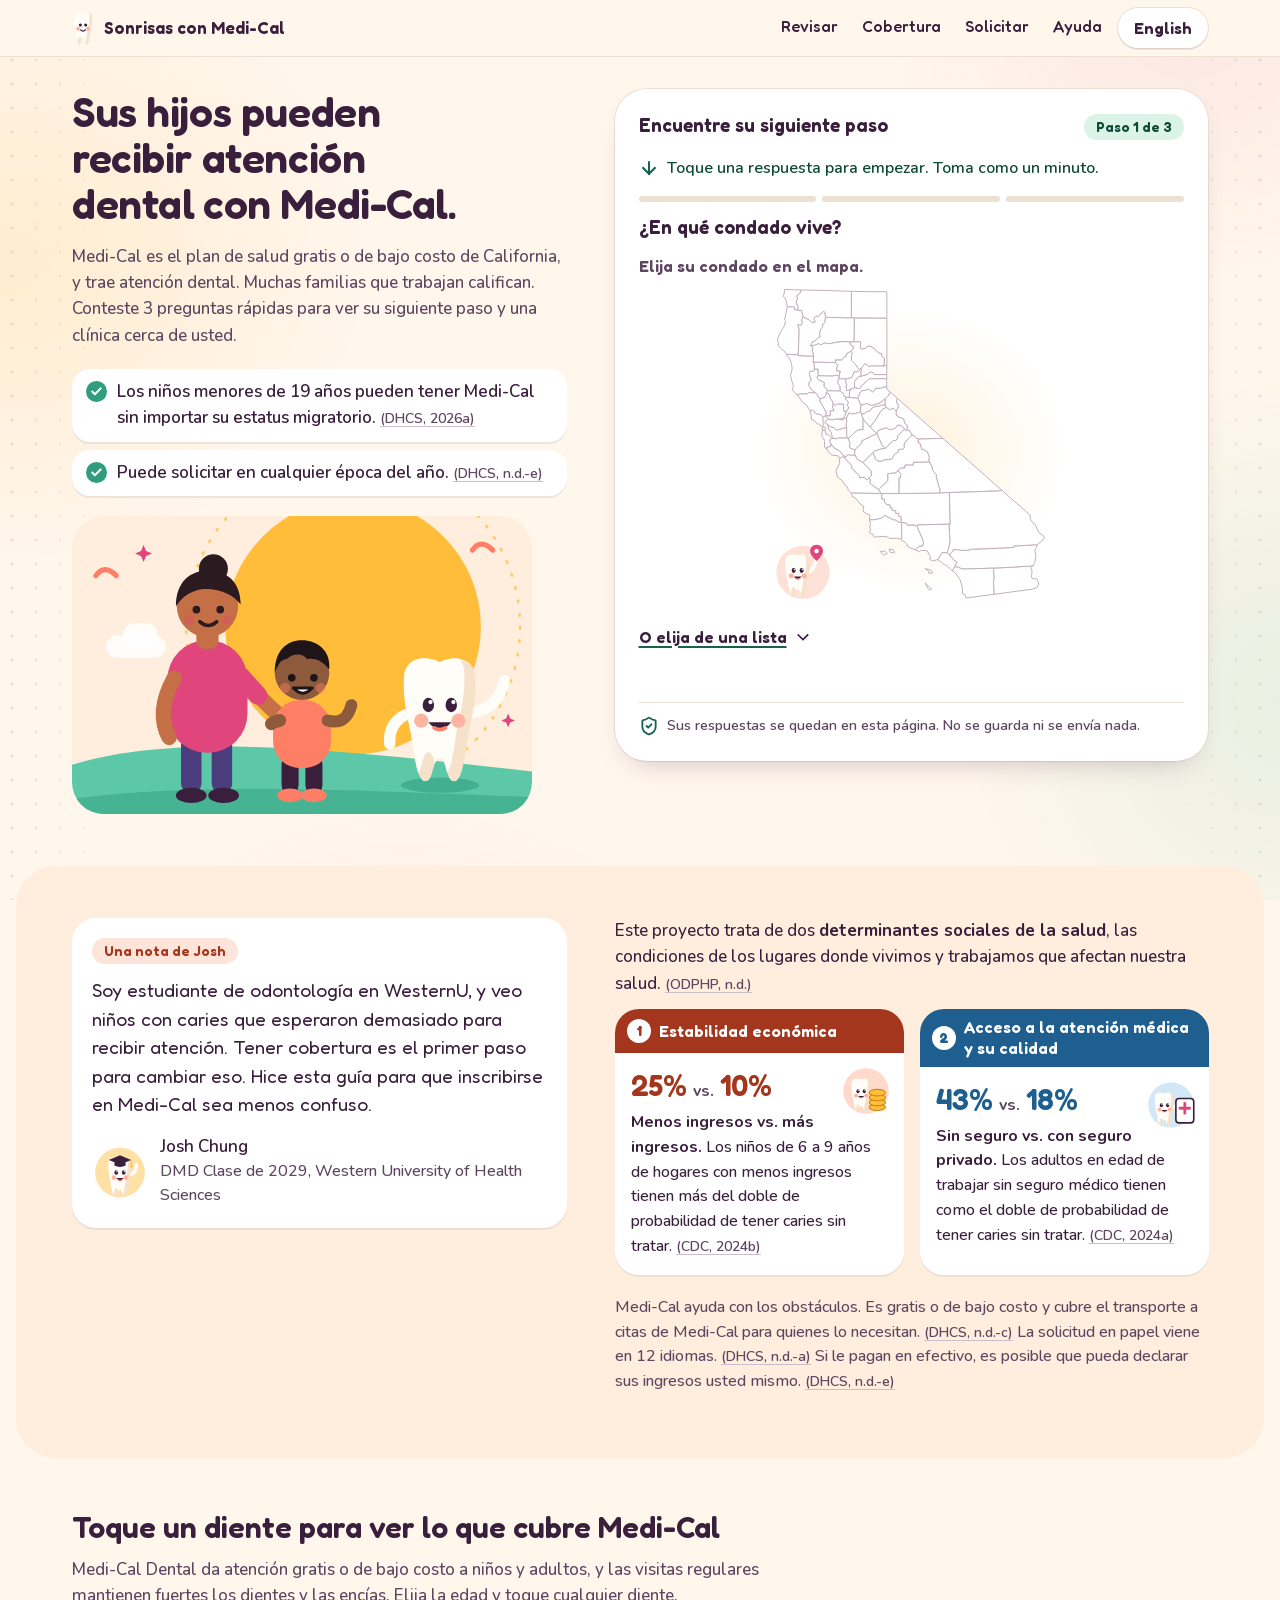
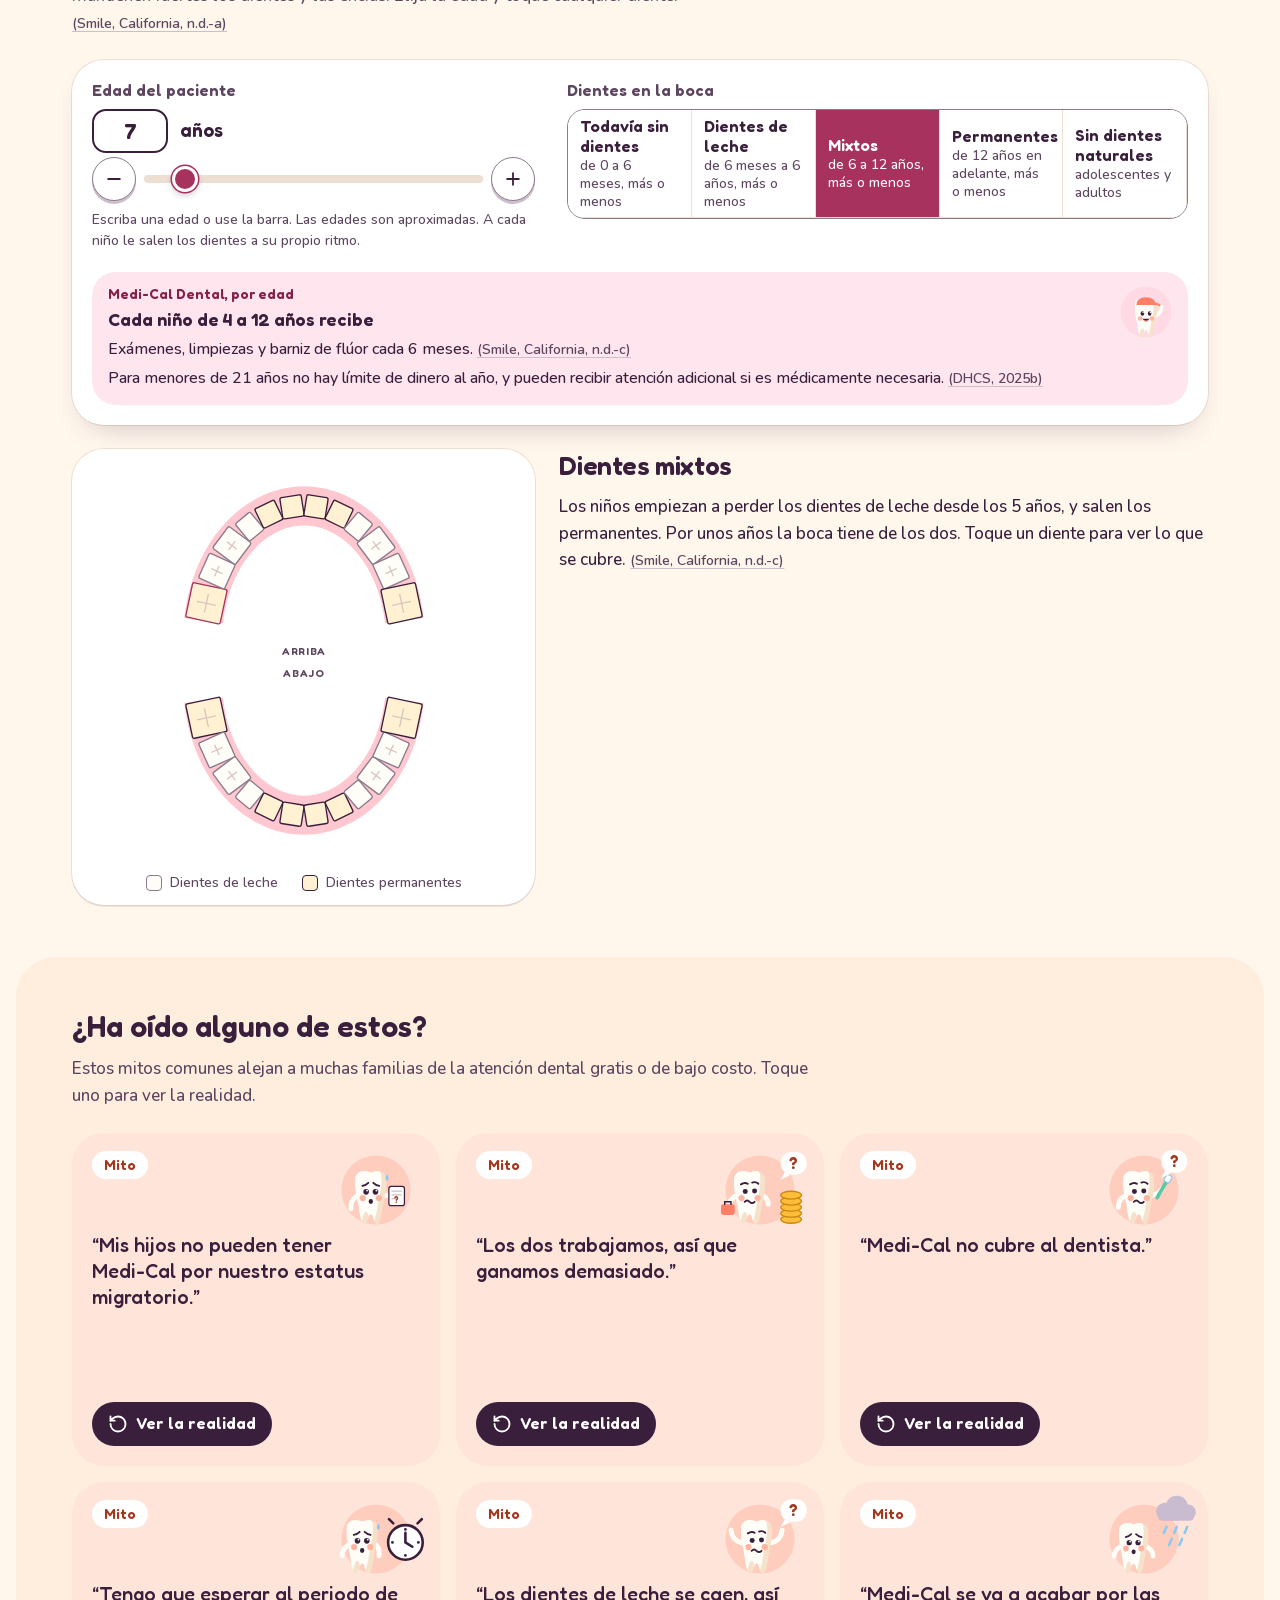
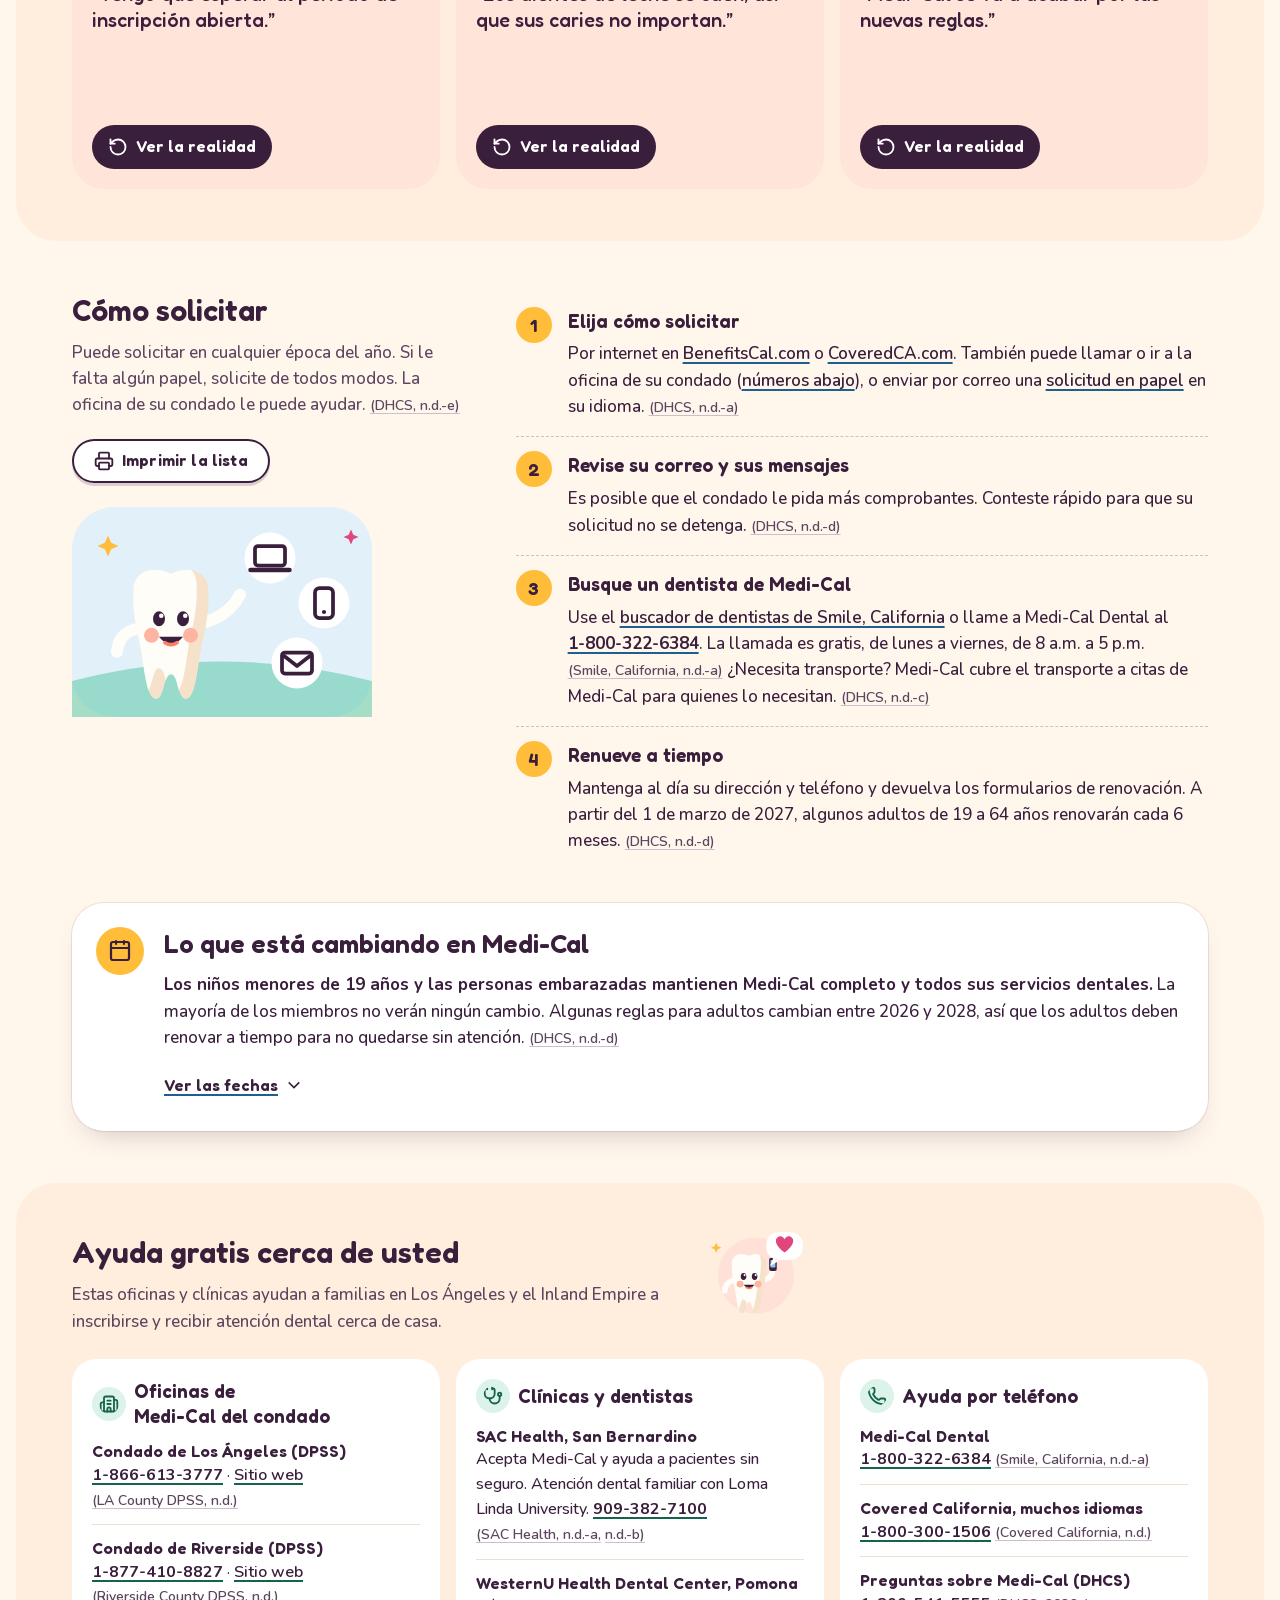
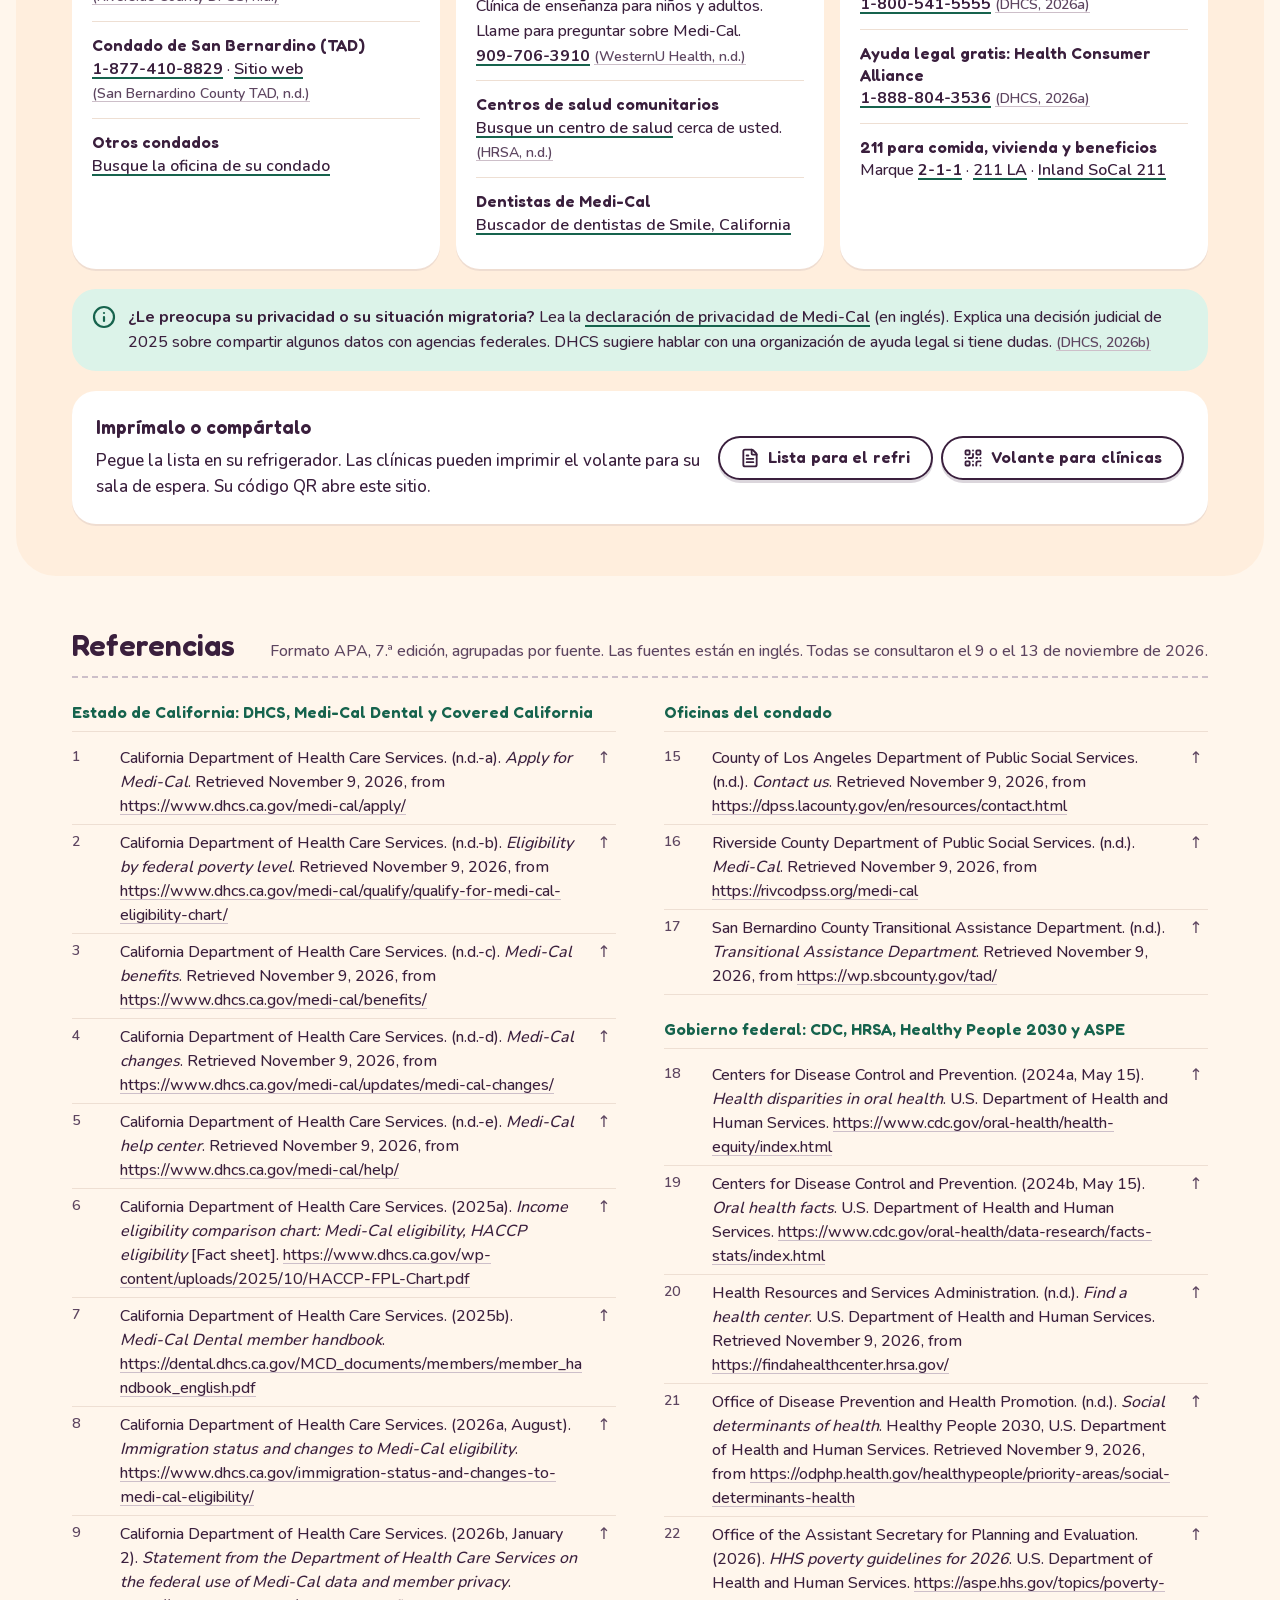
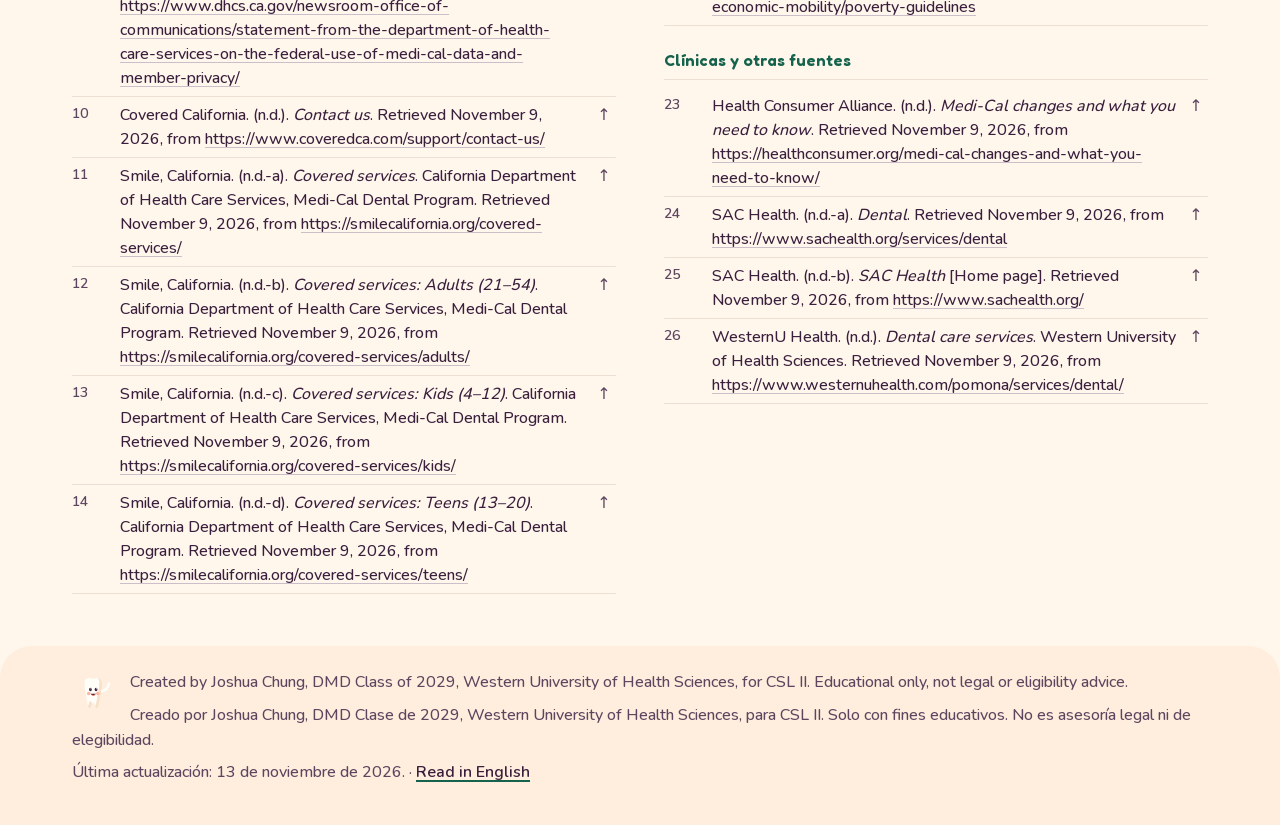
==== commit ec8c162d: "Keep Medi-Cal from breaking at its hyphen, site-wide (EN + ES) New tools/make_nowrap.py wraps every " ====
--- a/es/index.html
+++ b/es/index.html
@@ -65,10 +65,10 @@
 <section id="check" class="hero" aria-labelledby="hero-h">
   <div class="wrap hero-grid">
     <div class="hero-copy">
-      <h1 id="hero-h">Sus hijos pueden recibir atención dental con Medi-Cal.</h1>
-      <p class="lead">Medi-Cal es el plan de salud gratis o de bajo costo de California, y trae atención dental. Muchas familias que trabajan califican. Conteste 3 preguntas rápidas para ver su siguiente paso y una clínica cerca de usted.</p>
+      <h1 id="hero-h">Sus hijos pueden recibir atención dental con <span class="nowrap">Medi-Cal</span>.</h1>
+      <p class="lead"><span class="nowrap">Medi-Cal</span> es el plan de salud gratis o de bajo costo de California, y trae atención dental. Muchas familias que trabajan califican. Conteste 3 preguntas rápidas para ver su siguiente paso y una clínica cerca de usted.</p>
       <ul class="facts">
-        <li><svg class="ic" aria-hidden="true"><use href="#i-check"/></svg><span>Los niños menores de 19 años pueden tener Medi-Cal sin importar su estatus migratorio. <a class="cite" id="c-dhcs-imm-1" href="#ref-dhcs-imm">(DHCS, 2026a)</a></span></li>
+        <li><svg class="ic" aria-hidden="true"><use href="#i-check"/></svg><span>Los niños menores de 19 años pueden tener <span class="nowrap">Medi-Cal</span> sin importar su estatus migratorio. <a class="cite" id="c-dhcs-imm-1" href="#ref-dhcs-imm">(DHCS, 2026a)</a></span></li>
         <li><svg class="ic" aria-hidden="true"><use href="#i-check"/></svg><span>Puede solicitar en cualquier época del año. <a class="cite" id="c-dhcs-help-1" href="#ref-dhcs-help">(DHCS, n.d.-e)</a></span></li>
       </ul>
       <!--ART:hero--><div class="hero-art" aria-hidden="true"><svg class="hero-scene" viewBox="0 60 540 350" aria-hidden="true" focusable="false"><rect y="60" width="540" height="350" fill="#ffeedd"/><circle cx="330" cy="190" r="150" fill="#ffbd3a"/><circle cx="330" cy="190" r="196" fill="none" stroke="#ffbd3a" stroke-width="3" stroke-dasharray="2 14" stroke-linecap="round" opacity=".7"/><path d="M28 130q10-14 24 0M470 100q10-14 24 0" fill="none" stroke="#ff7f66" stroke-width="6" stroke-linecap="round" stroke-linejoin="round"/><path d="M84 94L87.0 101.0L94 104L87.0 107.0L84 114L81.0 107.0L74 104L81.0 101.0Z" fill="#e0457b"/><path d="M512 292L514.4 297.6L520 300L514.4 302.4L512 308L509.6 302.4L504 300L509.6 297.6Z" fill="#e0457b"/><rect x="40" y="200" width="70" height="26" rx="13" fill="#fff" opacity=".85"/><rect x="60" y="186" width="40" height="26" rx="13" fill="#fff" opacity=".85"/><path d="M0 352C120 316 280 330 540 360V410H0Z" fill="#5cc8a8"/><path d="M0 392C160 372 320 382 540 390V410H0Z" fill="#46b393"/><g><rect x="128" y="316" width="24" height="70" rx="12" fill="#4b3c7d"/><rect x="164" y="316" width="24" height="70" rx="12" fill="#4b3c7d"/><ellipse cx="140" cy="388" rx="18" ry="9" fill="#3a1f3d"/><ellipse cx="178" cy="388" rx="18" ry="9" fill="#3a1f3d"/><rect x="112" y="206" width="94" height="132" rx="46" fill="#e0457b"/><path d="M120 250q-22 40-6 70" fill="none" stroke="#c46f45" stroke-width="18" stroke-linecap="round"/><path d="M198 248q30 34 52 52" fill="none" stroke="#c46f45" stroke-width="18" stroke-linecap="round"/><path d="M198 248q28 32 44 46" fill="none" stroke="#e0457b" stroke-width="22" stroke-linecap="round" stroke-dasharray="30 200"/><rect x="146" y="188" width="26" height="28" rx="10" fill="#c46f45"/><circle cx="159" cy="166" r="36" fill="#c46f45"/><path d="M122 166c0-30 18-42 38-42s38 12 38 40c-10-14-30-20-46-18-12 2-22 8-30 20z" fill="#2b1a1f"/><circle cx="166" cy="122" r="17" fill="#2b1a1f"/><g class="blink"><circle cx="146" cy="170" r="4.5" fill="#2b1a1f"/><circle cx="174" cy="170" r="4.5" fill="#2b1a1f"/></g><path d="M150 184q10 9 20 0" fill="none" stroke="#2b1a1f" stroke-width="4" stroke-linecap="round"/><circle cx="138" cy="182" r="6" fill="#e0457b" opacity=".35"/><circle cx="182" cy="182" r="6" fill="#e0457b" opacity=".35"/></g><g><rect x="246" y="342" width="20" height="44" rx="10" fill="#3a1f3d"/><rect x="274" y="342" width="20" height="44" rx="10" fill="#3a1f3d"/><ellipse cx="256" cy="388" rx="15" ry="8" fill="#ff7f66"/><ellipse cx="284" cy="388" rx="15" ry="8" fill="#ff7f66"/><rect x="236" y="276" width="68" height="80" rx="32" fill="#ff7f66"/><path d="M244 300q-8 2-10 4" fill="none" stroke="#8d5a3b" stroke-width="15" stroke-linecap="round"/><path d="M300 300q22 6 28-18" fill="none" stroke="#8d5a3b" stroke-width="14" stroke-linecap="round"/><circle cx="270" cy="244" r="32" fill="#8d5a3b"/><path d="M238 244c0-26 14-38 32-38s34 12 32 34c-8-10-16-14-26-12-6-8-18-6-24 0-6 0-10 6-14 16z" fill="#1f1418"/><g class="blink"><circle cx="258" cy="250" r="4.5" fill="#1f1418"/><circle cx="284" cy="250" r="4.5" fill="#1f1418"/></g><path d="M260 262q11 12 22 0z" fill="#fff" stroke="#1f1418" stroke-width="3.5" stroke-linejoin="round"/><circle cx="250" cy="262" r="6" fill="#ff7f66" opacity=".45"/><circle cx="292" cy="262" r="6" fill="#ff7f66" opacity=".45"/></g><ellipse cx="432" cy="376" rx="46" ry="9" fill="#2f9d7e" opacity=".55"/></svg><svg class="hero-buddy" viewBox="370 180 170 200" aria-hidden="true" focusable="false"><g transform="translate(331.2 191.4) scale(0.84)"><g class="wave"><path d="M168 118q34-6 42-44" fill="none" stroke="#fffdf8" stroke-width="16" stroke-linecap="round"/></g><path d="M72 122q-24 12-22 40" fill="none" stroke="#fffdf8" stroke-width="16" stroke-linecap="round"/><use href="#bd-body"/><g class="blink"><g fill="#3a1f3d"><ellipse cx="104" cy="108" rx="8" ry="10"/><ellipse cx="136" cy="108" rx="8" ry="10"/></g><circle cx="107" cy="104" r="3" fill="#fff"/><circle cx="139" cy="104" r="3" fill="#fff"/></g><path d="M104 132q16 20 32 0z" fill="#3a1f3d"/><path d="M112 140q8 5 16 0" fill="none" stroke="#ff7f66" stroke-width="5" stroke-linecap="round" stroke-linejoin="round"/></g></svg></div><!--/ART:hero-->
@@ -158,11 +158,11 @@
         </details>
 
         <details class="plan-block" name="plan-part">
-          <summary><h3>¿Puede tener Medi-Cal?</h3></summary>
-          <p data-show="kids">Es probable que los niños menores de 19 años puedan tener Medi-Cal gratis si su familia gana unos <strong data-fill="kid266"></strong> al año o menos, antes de impuestos. Hasta unos <strong data-fill="kid322"></strong>, los niños podrían tener cobertura de bajo costo por una pequeña cuota mensual. Su estatus migratorio no importa. <a class="cite" id="c-dhcs-haccp-1" href="#ref-dhcs-haccp">(DHCS, 2025a;</a> <a class="cite" id="c-aspe-1" href="#ref-aspe">ASPE, 2026;</a> <a class="cite" id="c-dhcs-imm-2" href="#ref-dhcs-imm">DHCS, 2026a)</a></p>
-          <p data-show="preg">Si está embarazada, puede tener Medi-Cal completo con servicios dentales, sin importar su estatus migratorio. Dura todo el embarazo y 1 año después. El embarazo tiene sus propias reglas de ingreso, así que solicite aunque crea que gana demasiado. <a class="cite" id="c-dhcs-imm-3" href="#ref-dhcs-imm">(DHCS, 2026a)</a></p>
-          <p data-show="adult">Los adultos de 19 a 64 años pueden calificar si la familia gana <strong data-fill="adult138"></strong> al año o menos. Desde el 1 de enero de 2026, la mayoría de los adultos sin un estatus migratorio que califique no pueden inscribirse por primera vez en Medi-Cal completo, pero aún pueden recibir atención de emergencia y del embarazo. <a class="cite" id="c-dhcs-fpl-1" href="#ref-dhcs-fpl">(DHCS, n.d.-b,</a> <a class="cite" id="c-dhcs-changes-1" href="#ref-dhcs-changes">n.d.-d)</a></p>
-          <p data-show="senior">Los adultos de 65 años o más tienen otras reglas. Desde el 1 de enero de 2026, Medi-Cal cuenta los ahorros y otros bienes de este grupo (hasta $130,000 para una persona, más $65,000 por cada persona adicional). Llame a la oficina de su condado para hablar de su caso. <a class="cite" id="c-dhcs-changes-2" href="#ref-dhcs-changes">(DHCS, n.d.-d)</a></p>
+          <summary><h3>¿Puede tener <span class="nowrap">Medi-Cal</span>?</h3></summary>
+          <p data-show="kids">Es probable que los niños menores de 19 años puedan tener <span class="nowrap">Medi-Cal</span> gratis si su familia gana unos <strong data-fill="kid266"></strong> al año o menos, antes de impuestos. Hasta unos <strong data-fill="kid322"></strong>, los niños podrían tener cobertura de bajo costo por una pequeña cuota mensual. Su estatus migratorio no importa. <a class="cite" id="c-dhcs-haccp-1" href="#ref-dhcs-haccp">(DHCS, 2025a;</a> <a class="cite" id="c-aspe-1" href="#ref-aspe">ASPE, 2026;</a> <a class="cite" id="c-dhcs-imm-2" href="#ref-dhcs-imm">DHCS, 2026a)</a></p>
+          <p data-show="preg">Si está embarazada, puede tener <span class="nowrap">Medi-Cal</span> completo con servicios dentales, sin importar su estatus migratorio. Dura todo el embarazo y 1 año después. El embarazo tiene sus propias reglas de ingreso, así que solicite aunque crea que gana demasiado. <a class="cite" id="c-dhcs-imm-3" href="#ref-dhcs-imm">(DHCS, 2026a)</a></p>
+          <p data-show="adult">Los adultos de 19 a 64 años pueden calificar si la familia gana <strong data-fill="adult138"></strong> al año o menos. Desde el 1 de enero de 2026, la mayoría de los adultos sin un estatus migratorio que califique no pueden inscribirse por primera vez en <span class="nowrap">Medi-Cal</span> completo, pero aún pueden recibir atención de emergencia y del embarazo. <a class="cite" id="c-dhcs-fpl-1" href="#ref-dhcs-fpl">(DHCS, n.d.-b,</a> <a class="cite" id="c-dhcs-changes-1" href="#ref-dhcs-changes">n.d.-d)</a></p>
+          <p data-show="senior">Los adultos de 65 años o más tienen otras reglas. Desde el 1 de enero de 2026, <span class="nowrap">Medi-Cal</span> cuenta los ahorros y otros bienes de este grupo (hasta $130,000 para una persona, más $65,000 por cada persona adicional). Llame a la oficina de su condado para hablar de su caso. <a class="cite" id="c-dhcs-changes-2" href="#ref-dhcs-changes">(DHCS, n.d.-d)</a></p>
           <p class="small">Esto es un cálculo aproximado, no una decisión. El condado decide cuando usted presenta la solicitud.</p>
         </details>
 
@@ -174,7 +174,7 @@
             <li data-show="teen"><svg class="ic" aria-hidden="true"><use href="#i-check"/></svg><span><strong>Adolescente:</strong> chequeos cada 6 meses, selladores y coronas. Frenos (brackets) para quienes califican. <a class="cite" id="c-smile-teens-1" href="#ref-smile-teens">(Smile, California, n.d.-d)</a></span></li>
             <li data-show="preg"><svg class="ic" aria-hidden="true"><use href="#i-check"/></svg><span><strong>Embarazada:</strong> atención dental completa, y es posible que no tenga límite de dinero al año. <a class="cite" id="c-smile-adults-1" href="#ref-smile-adults">(Smile, California, n.d.-b)</a></span></li>
             <li data-show="adult"><svg class="ic" aria-hidden="true"><use href="#i-check"/></svg><span><strong>Adulto:</strong> un chequeo y limpieza cada año, empastes, coronas y dentaduras, hasta $1,800 al año. <a class="cite" id="c-smile-adults-2" href="#ref-smile-adults">(Smile, California, n.d.-b)</a></span></li>
-            <li data-show="senior"><svg class="ic" aria-hidden="true"><use href="#i-check"/></svg><span><strong>65 o más:</strong> Medi-Cal Dental también cubre a los adultos mayores. Llame al <a class="tel" href="tel:18003226384">1-800-322-6384</a> para preguntar qué le cubre. <a class="cite" id="c-smile-hub-2" href="#ref-smile-hub">(Smile, California, n.d.-a)</a></span></li>
+            <li data-show="senior"><svg class="ic" aria-hidden="true"><use href="#i-check"/></svg><span><strong>65 o más:</strong> <span class="nowrap">Medi-Cal</span> Dental también cubre a los adultos mayores. Llame al <a class="tel" href="tel:18003226384">1-800-322-6384</a> para preguntar qué le cubre. <a class="cite" id="c-smile-hub-2" href="#ref-smile-hub">(Smile, California, n.d.-a)</a></span></li>
           </ul>
         </details>
 
@@ -192,10 +192,10 @@
 
         <details class="plan-block" name="plan-part">
           <summary><h3>La clínica más cercana en este sitio</h3></summary>
-          <div data-county="la"><p><strong>WesternU Health Dental Center, Pomona</strong><br>Clínica de enseñanza para niños y adultos. Llame para preguntar sobre Medi-Cal. <a class="tel" href="tel:19097063910">909-706-3910</a> <a class="cite" id="c-westernu-1" href="#ref-westernu">(WesternU Health, n.d.)</a></p></div>
-          <div data-county="riv"><p><strong>SAC Health, San Bernardino</strong> es la clínica más cercana en este sitio. Acepta Medi-Cal y ayuda a pacientes sin seguro. <a class="tel" href="tel:19093827100">909-382-7100</a> <a class="cite" id="c-sac-1" href="#ref-sac">(SAC Health, n.d.-a,</a> <a class="cite" id="c-sac-home-1" href="#ref-sac-home">n.d.-b)</a></p><p>Para encontrar una en el condado de Riverside, use el <a href="https://findahealthcenter.hrsa.gov/">buscador de centros de salud</a>. <a class="cite" id="c-hrsa-1" href="#ref-hrsa">(HRSA, n.d.)</a></p></div>
-          <div data-county="sb"><p><strong>SAC Health, San Bernardino</strong><br>Acepta Medi-Cal y ayuda a pacientes sin seguro. Atención dental familiar con Loma Linda University. <a class="tel" href="tel:19093827100">909-382-7100</a> <a class="cite" id="c-sac-2" href="#ref-sac">(SAC Health, n.d.-a,</a> <a class="cite" id="c-sac-home-2" href="#ref-sac-home">n.d.-b)</a></p></div>
-          <div data-county="other"><p>Use el <a href="https://findahealthcenter.hrsa.gov/">buscador de centros de salud</a> o el <a href="https://smilecalifornia.org/find-a-dentist/">buscador de dentistas de Medi-Cal</a> para encontrar atención cerca de usted. <a class="cite" id="c-hrsa-2" href="#ref-hrsa">(HRSA, n.d.;</a> <a class="cite" id="c-smile-hub-3" href="#ref-smile-hub">Smile, California, n.d.-a)</a></p></div>
+          <div data-county="la"><p><strong>WesternU Health Dental Center, Pomona</strong><br>Clínica de enseñanza para niños y adultos. Llame para preguntar sobre <span class="nowrap">Medi-Cal</span>. <a class="tel" href="tel:19097063910">909-706-3910</a> <a class="cite" id="c-westernu-1" href="#ref-westernu">(WesternU Health, n.d.)</a></p></div>
+          <div data-county="riv"><p><strong>SAC Health, San Bernardino</strong> es la clínica más cercana en este sitio. Acepta <span class="nowrap">Medi-Cal</span> y ayuda a pacientes sin seguro. <a class="tel" href="tel:19093827100">909-382-7100</a> <a class="cite" id="c-sac-1" href="#ref-sac">(SAC Health, n.d.-a,</a> <a class="cite" id="c-sac-home-1" href="#ref-sac-home">n.d.-b)</a></p><p>Para encontrar una en el condado de Riverside, use el <a href="https://findahealthcenter.hrsa.gov/">buscador de centros de salud</a>. <a class="cite" id="c-hrsa-1" href="#ref-hrsa">(HRSA, n.d.)</a></p></div>
+          <div data-county="sb"><p><strong>SAC Health, San Bernardino</strong><br>Acepta <span class="nowrap">Medi-Cal</span> y ayuda a pacientes sin seguro. Atención dental familiar con Loma Linda University. <a class="tel" href="tel:19093827100">909-382-7100</a> <a class="cite" id="c-sac-2" href="#ref-sac">(SAC Health, n.d.-a,</a> <a class="cite" id="c-sac-home-2" href="#ref-sac-home">n.d.-b)</a></p></div>
+          <div data-county="other"><p>Use el <a href="https://findahealthcenter.hrsa.gov/">buscador de centros de salud</a> o el <a href="https://smilecalifornia.org/find-a-dentist/">buscador de dentistas de <span class="nowrap">Medi-Cal</span></a> para encontrar atención cerca de usted. <a class="cite" id="c-hrsa-2" href="#ref-hrsa">(HRSA, n.d.;</a> <a class="cite" id="c-smile-hub-3" href="#ref-smile-hub">Smile, California, n.d.-a)</a></p></div>
         </details>
 
         <div class="plan-actions">
@@ -213,7 +213,7 @@
   <div class="wrap about-grid">
     <div class="note-card">
       <h2 id="about-h" class="kicker">Una nota de Josh</h2>
-      <p class="note-text">Soy estudiante de odontología en WesternU, y veo niños con caries que esperaron demasiado para recibir atención. Tener cobertura es el primer paso para cambiar eso. Hice esta guía para que inscribirse en Medi-Cal sea menos confuso.</p>
+      <p class="note-text">Soy estudiante de odontología en WesternU, y veo niños con caries que esperaron demasiado para recibir atención. Tener cobertura es el primer paso para cambiar eso. Hice esta guía para que inscribirse en <span class="nowrap">Medi-Cal</span> sea menos confuso.</p>
       <div class="sig-row"><!--ART:note--><svg class="note-pic" viewBox="0 0 72 72" aria-hidden="true" focusable="false"><circle cx="36" cy="38" r="32" fill="#ffe1a6"/><g transform="translate(0.0 5.5) scale(0.3)"><path d="M168 116q22-10 22-40" fill="none" stroke="#fffdf8" stroke-width="16" stroke-linecap="round"/><use href="#bd-body"/><g fill="#3a1f3d"><ellipse cx="104" cy="108" rx="8" ry="10"/><ellipse cx="136" cy="108" rx="8" ry="10"/></g><circle cx="107" cy="104" r="3" fill="#fff"/><circle cx="139" cy="104" r="3" fill="#fff"/><path d="M104 132q16 20 32 0z" fill="#3a1f3d"/><path d="M112 140q8 5 16 0" fill="none" stroke="#ff7f66" stroke-width="5" stroke-linecap="round" stroke-linejoin="round"/><path d="M72 54l48-20 48 20-48 20z" fill="#3a1f3d"/><path d="M96 64v14q24 12 48 0V64" fill="#3a1f3d"/><path d="M168 54v26" stroke="#ffbd3a" stroke-width="5"/><circle cx="168" cy="82" r="5" fill="#ffbd3a"/></g></svg><!--/ART:note--><p class="signature"><span class="sig-name">Josh Chung</span><span class="sig-role">DMD Clase de 2029, Western University of Health Sciences</span></p></div>
     </div>
     <div class="sdoh">
@@ -228,7 +228,7 @@
           <div class="stat"><!--ART:sdoh2--><svg class="sdoh-pic" viewBox="0 0 64 64" aria-hidden="true" focusable="false"><circle cx="32" cy="32" r="28" fill="#d3e8f7"/><g transform="translate(-4.8 6.4) scale(0.24)"><path d="M168 118q18-8 22-30" fill="none" stroke="#fffdf8" stroke-width="16" stroke-linecap="round"/><use href="#bd-body"/><g fill="#3a1f3d"><ellipse cx="104" cy="108" rx="8" ry="10"/><ellipse cx="136" cy="108" rx="8" ry="10"/></g><circle cx="107" cy="104" r="3" fill="#fff"/><circle cx="139" cy="104" r="3" fill="#fff"/><path d="M104 132q16 20 32 0z" fill="#3a1f3d"/><path d="M112 140q8 5 16 0" fill="none" stroke="#ff7f66" stroke-width="5" stroke-linecap="round" stroke-linejoin="round"/></g><rect x="38" y="24" width="22" height="30" rx="4" fill="#fff" stroke="#3a1f3d" stroke-width="2"/><path d="M49 30v12M43 36h12" stroke="#e0457b" stroke-width="3.4" stroke-linecap="round"/></svg><!--/ART:sdoh2--><p class="stat-num">43% <span>vs.</span> 18%</p><p><strong>Sin seguro vs. con seguro privado.</strong> Los adultos en edad de trabajar sin seguro médico tienen como el doble de probabilidad de tener caries sin tratar. <a class="cite" id="c-cdc-disparities-1" href="#ref-cdc-disparities">(CDC, 2024a)</a></p></div>
         </li>
       </ul>
-      <p class="small">Medi-Cal ayuda con los obstáculos. Es gratis o de bajo costo y cubre el transporte a citas de Medi-Cal para quienes lo necesitan. <a class="cite" id="c-dhcs-benefits-1" href="#ref-dhcs-benefits">(DHCS, n.d.-c)</a> La solicitud en papel viene en 12 idiomas. <a class="cite" id="c-dhcs-apply-5" href="#ref-dhcs-apply">(DHCS, n.d.-a)</a> Si le pagan en efectivo, es posible que pueda declarar sus ingresos usted mismo. <a class="cite" id="c-dhcs-help-3" href="#ref-dhcs-help">(DHCS, n.d.-e)</a></p>
+      <p class="small"><span class="nowrap">Medi-Cal</span> ayuda con los obstáculos. Es gratis o de bajo costo y cubre el transporte a citas de <span class="nowrap">Medi-Cal</span> para quienes lo necesitan. <a class="cite" id="c-dhcs-benefits-1" href="#ref-dhcs-benefits">(DHCS, n.d.-c)</a> La solicitud en papel viene en 12 idiomas. <a class="cite" id="c-dhcs-apply-5" href="#ref-dhcs-apply">(DHCS, n.d.-a)</a> Si le pagan en efectivo, es posible que pueda declarar sus ingresos usted mismo. <a class="cite" id="c-dhcs-help-3" href="#ref-dhcs-help">(DHCS, n.d.-e)</a></p>
     </div>
   </div>
 </section>
@@ -237,8 +237,8 @@
 <section id="coverage" class="band" aria-labelledby="coverage-h">
   <div class="wrap">
     <div class="section-head">
-      <h2 id="coverage-h">Toque un diente para ver lo que cubre Medi-Cal</h2>
-      <p>Medi-Cal Dental da atención gratis o de bajo costo a niños y adultos, y las visitas regulares mantienen fuertes los dientes y las encías. Elija la edad y toque cualquier diente. <a class="cite" id="c-smile-hub-4" href="#ref-smile-hub">(Smile, California, n.d.-a)</a></p>
+      <h2 id="coverage-h">Toque un diente para ver lo que cubre <span class="nowrap">Medi-Cal</span></h2>
+      <p><span class="nowrap">Medi-Cal</span> Dental da atención gratis o de bajo costo a niños y adultos, y las visitas regulares mantienen fuertes los dientes y las encías. Elija la edad y toque cualquier diente. <a class="cite" id="c-smile-hub-4" href="#ref-smile-hub">(Smile, California, n.d.-a)</a></p>
     </div>
     <div class="teeth" id="teeth">
       <div class="mouth-controls">
@@ -267,7 +267,7 @@
         </div>
         <div class="age-box" aria-live="polite">
           <!--ART:age--><svg class="age-pic" viewBox="0 0 80 80" aria-hidden="true" focusable="false" data-ages="baby"><circle cx="40" cy="40" r="34" fill="#ffd9e3"/><g transform="translate(4.0 7.5) scale(0.3)"><use href="#bd-body"/><g fill="#3a1f3d"><circle cx="106" cy="109" r="8"/><circle cx="136" cy="107" r="8"/></g><path d="M110 136q10 9 20 0" fill="none" stroke="#3a1f3d" stroke-width="6" stroke-linecap="round" stroke-linejoin="round"/><path d="M112 50q-8-22 12-24" fill="none" stroke="#3a1f3d" stroke-width="7" stroke-linecap="round" stroke-linejoin="round"/><circle cx="120" cy="160" r="10" fill="#8cc8f0"/><rect x="112" y="150" width="16" height="10" rx="4" fill="#8cc8f0"/></g></svg><svg class="age-pic" viewBox="0 0 80 80" aria-hidden="true" focusable="false" data-ages="kid"><circle cx="40" cy="40" r="34" fill="#ffd9e3"/><g transform="translate(4.0 9.5) scale(0.3)"><path d="M168 116q20-10 22-40" fill="none" stroke="#fffdf8" stroke-width="16" stroke-linecap="round"/><use href="#bd-body"/><g fill="#3a1f3d"><ellipse cx="104" cy="108" rx="8" ry="10"/><ellipse cx="136" cy="108" rx="8" ry="10"/></g><circle cx="107" cy="104" r="3" fill="#fff"/><circle cx="139" cy="104" r="3" fill="#fff"/><path d="M104 132q16 20 32 0z" fill="#3a1f3d"/><path d="M112 140q8 5 16 0" fill="none" stroke="#ff7f66" stroke-width="5" stroke-linecap="round" stroke-linejoin="round"/><path d="M78 70q0-34 42-34t42 34z" fill="#ff7f66"/><path d="M150 64q22 0 30 8" stroke="#ff7f66" stroke-width="9" stroke-linecap="round"/></g></svg><svg class="age-pic" viewBox="0 0 80 80" aria-hidden="true" focusable="false" data-ages="teen"><circle cx="40" cy="40" r="34" fill="#ffd9e3"/><g transform="translate(4.0 9.5) scale(0.3)"><use href="#bd-body"/><g fill="#3a1f3d"><ellipse cx="104" cy="108" rx="8" ry="10"/><ellipse cx="136" cy="108" rx="8" ry="10"/></g><circle cx="107" cy="104" r="3" fill="#fff"/><circle cx="139" cy="104" r="3" fill="#fff"/><path d="M100 128q20 28 40 0z" fill="#3a1f3d"/><path d="M103 131h34" stroke="#fff" stroke-width="7"/><path d="M104 131h32" fill="none" stroke="#9a8aa0" stroke-width="2" stroke-linecap="round" stroke-linejoin="round"/><rect x="106" y="128.5" width="5" height="5" rx="1" fill="#9a8aa0"/><rect x="115" y="128.5" width="5" height="5" rx="1" fill="#9a8aa0"/><rect x="124" y="128.5" width="5" height="5" rx="1" fill="#9a8aa0"/><rect x="132" y="128.5" width="5" height="5" rx="1" fill="#9a8aa0"/></g></svg><svg class="age-pic" viewBox="0 0 80 80" aria-hidden="true" focusable="false" data-ages="adult"><circle cx="40" cy="40" r="34" fill="#ffd9e3"/><g transform="translate(4.0 9.5) scale(0.3)"><path d="M72 116q-22-6-24-34" fill="none" stroke="#fffdf8" stroke-width="16" stroke-linecap="round"/><use href="#bd-body"/><g fill="#3a1f3d"><ellipse cx="104" cy="108" rx="8" ry="10"/><ellipse cx="136" cy="108" rx="8" ry="10"/></g><circle cx="107" cy="104" r="3" fill="#fff"/><circle cx="139" cy="104" r="3" fill="#fff"/><path d="M104 132q16 20 32 0z" fill="#3a1f3d"/><path d="M112 140q8 5 16 0" fill="none" stroke="#ff7f66" stroke-width="5" stroke-linecap="round" stroke-linejoin="round"/></g></svg><svg class="age-pic" viewBox="0 0 80 80" aria-hidden="true" focusable="false" data-ages="senior"><circle cx="40" cy="40" r="34" fill="#ffd9e3"/><g transform="translate(4.0 9.5) scale(0.3)"><use href="#bd-body"/><path d="M96 110q10-12 20 0M124 110q10-12 20 0" fill="none" stroke="#3a1f3d" stroke-width="6" stroke-linecap="round" stroke-linejoin="round"/><path d="M104 132q16 20 32 0z" fill="#3a1f3d"/><path d="M112 140q8 5 16 0" fill="none" stroke="#ff7f66" stroke-width="5" stroke-linecap="round" stroke-linejoin="round"/><g fill="none" stroke="#3a1f3d" stroke-width="4"><circle cx="105" cy="108" r="13"/><circle cx="135" cy="108" r="13"/><path d="M118 108h4"/></g><path d="M90 70q14-14 30-6q16-8 30 6" fill="none" stroke="#c9bcd0" stroke-width="6" stroke-linecap="round" stroke-linejoin="round"/></g></svg><!--/ART:age-->
-          <p class="age-kicker">Medi-Cal Dental, por edad</p>
+          <p class="age-kicker"><span class="nowrap">Medi-Cal</span> Dental, por edad</p>
           <h3 class="age-title" data-ages="baby">Cada bebé de 0 a 3 años recibe</h3>
           <h3 class="age-title" data-ages="kid">Cada niño de 4 a 12 años recibe</h3>
           <h3 class="age-title" data-ages="teen">Cada adolescente de 13 a 20 años recibe</h3>
@@ -280,7 +280,7 @@
             <p data-ages="adult">Un examen, limpieza y barniz de flúor cada 12 meses. <a class="cite" id="c-smile-adults-3" href="#ref-smile-adults">(Smile, California, n.d.-b)</a></p>
             <p data-ages="senior">Un examen, limpieza y barniz de flúor cada 12 meses. <a class="cite" id="c-dhcs-dental-1" href="#ref-dhcs-dental">(DHCS, 2025b)</a></p>
             <p data-ages="baby kid teen">Para menores de 21 años no hay límite de dinero al año, y pueden recibir atención adicional si es médicamente necesaria. <a class="cite" id="c-dhcs-dental-2" href="#ref-dhcs-dental">(DHCS, 2025b)</a></p>
-            <p data-ages="adult senior">Medi-Cal paga hasta $1,800 al año, sin límite para la atención médicamente necesaria. <a class="cite" id="c-dhcs-dental-3" href="#ref-dhcs-dental">(DHCS, 2025b)</a></p>
+            <p data-ages="adult senior"><span class="nowrap">Medi-Cal</span> paga hasta $1,800 al año, sin límite para la atención médicamente necesaria. <a class="cite" id="c-dhcs-dental-3" href="#ref-dhcs-dental">(DHCS, 2025b)</a></p>
           </div>
         </div>
       </div>
@@ -328,7 +328,7 @@
           </div>
           <div class="panel" data-panel="edentulous-intro">
             <h3>Sin dientes naturales</h3>
-            <p>Medi-Cal Dental cubre dentaduras completas y rebases de dentadura para adolescentes y adultos. Toque las encías de arriba o de abajo para ver más. <a class="cite" id="c-dhcs-dental-4" href="#ref-dhcs-dental">(DHCS, 2025b)</a></p>
+            <p><span class="nowrap">Medi-Cal</span> Dental cubre dentaduras completas y rebases de dentadura para adolescentes y adultos. Toque las encías de arriba o de abajo para ver más. <a class="cite" id="c-dhcs-dental-4" href="#ref-dhcs-dental">(DHCS, 2025b)</a></p>
           </div>
 
           <div class="panel" data-panel="gums">
@@ -427,7 +427,7 @@
             <ul class="ticks">
               <li data-ages="teen adult senior"><svg class="ic" aria-hidden="true"><use href="#i-check"/></svg><span><strong>Dentaduras parciales:</strong> llenan los espacios donde faltan algunos dientes</span></li>
               <li data-ages="teen adult senior"><svg class="ic" aria-hidden="true"><use href="#i-check"/></svg><span>Rebases de dentaduras</span></li>
-              <li data-ages="baby kid"><svg class="ic" aria-hidden="true"><use href="#i-check"/></svg><span>Medi-Cal Dental incluye dentaduras para adolescentes y adultos. Pregúntele al dentista qué le conviene a su hijo.</span></li>
+              <li data-ages="baby kid"><svg class="ic" aria-hidden="true"><use href="#i-check"/></svg><span><span class="nowrap">Medi-Cal</span> Dental incluye dentaduras para adolescentes y adultos. Pregúntele al dentista qué le conviene a su hijo.</span></li>
             </ul>
             <p class="small"><a class="cite" id="c-dhcs-dental-12" href="#ref-dhcs-dental">(DHCS, 2025b)</a></p>
           </div>
@@ -447,26 +447,26 @@
     <ul class="flips">
       <li class="flip">
         <div class="flip-inner">
-          <div class="face front"><div class="face-top"><p class="tag myth">Mito</p><!--ART:m1f--><svg class="pic pic-front" viewBox="0 0 120 96" aria-hidden="true" focusable="false"><circle cx="60" cy="52" r="40" fill="#ffcdbd"/><g transform="translate(10.8 14.6) scale(0.36)"><path d="M74 124q-20 14-18 40" fill="none" stroke="#fffdf8" stroke-width="16" stroke-linecap="round"/><path d="M166 122q18 0 22-8" fill="none" stroke="#fffdf8" stroke-width="16" stroke-linecap="round"/><use href="#bd-body"/><path d="M93 91q11-2 19-10M128 81q8 8 19 10" fill="none" stroke="#3a1f3d" stroke-width="6" stroke-linecap="round" stroke-linejoin="round"/><g class="blink"><g fill="#3a1f3d"><circle cx="105" cy="110" r="9"/><circle cx="135" cy="110" r="9"/></g><circle cx="108" cy="106" r="3" fill="#fff"/><circle cx="138" cy="106" r="3" fill="#fff"/></g><ellipse cx="120" cy="141" rx="7" ry="8" fill="#3a1f3d"/><rect x="178" y="92" width="50" height="62" rx="7" fill="#fff" stroke="#3a1f3d" stroke-width="4"/><path d="M188 108h30M188 120h30M188 132h18" fill="none" stroke="#cdbfc9" stroke-width="4" stroke-linecap="round" stroke-linejoin="round"/><text x="203" y="147" text-anchor="middle" font-family="Fredoka, Nunito, sans-serif" font-weight="600" font-size="30" fill="#a3361c">?</text><path d="M172 54q10 14 0 21q-10-7 0-21z" fill="#8cc8f0"/></g></svg><!--/ART:m1f--></div><p class="flip-q">“Mis hijos no pueden tener Medi-Cal por nuestro estatus migratorio.”</p><button type="button" class="flip-btn"><svg class="ic" aria-hidden="true"><use href="#i-reset"/></svg>Ver la realidad</button></div>
-          <div class="face back"><div class="face-top"><p class="tag fact">Realidad</p><!--ART:m1b--><svg class="pic pic-back" viewBox="0 0 120 96" aria-hidden="true" focusable="false"><circle cx="60" cy="52" r="40" fill="#b9e8d6"/><g class="pop"><g transform="translate(8.8 14.6) scale(0.36)"><path d="M72 112q-28-18-24-54" fill="none" stroke="#fffdf8" stroke-width="16" stroke-linecap="round"/><path d="M168 112q24-16 30-50" fill="none" stroke="#fffdf8" stroke-width="16" stroke-linecap="round"/><use href="#bd-body"/><path d="M96 110q10-12 20 0M124 110q10-12 20 0" fill="none" stroke="#3a1f3d" stroke-width="6" stroke-linecap="round" stroke-linejoin="round"/><path d="M100 128q20 28 40 0z" fill="#3a1f3d"/><path d="M111 142q9 6 18 0" fill="none" stroke="#ff7f66" stroke-width="5" stroke-linecap="round" stroke-linejoin="round"/><g transform="rotate(-8 214 40)"><rect x="176" y="14" width="76" height="52" rx="9" fill="#2f9d7e"/><rect x="186" y="26" width="26" height="6" rx="3" fill="#fff" opacity=".8"/><rect x="186" y="38" width="38" height="6" rx="3" fill="#fff" opacity=".8"/><circle cx="236" cy="48" r="10" fill="#16634d"/><path d="M231.5 48.2l3.0 3.0 6.0-6.2" fill="none" stroke="#fff" stroke-width="2.6" stroke-linecap="round" stroke-linejoin="round"/></g></g><path d="M14 15L16.1 19.9L21 22L16.1 24.1L14 29L11.9 24.1L7 22L11.9 19.9Z" fill="#ffbd3a"/><path d="M106 78L107.8 82.2L112 84L107.8 85.8L106 90L104.2 85.8L100 84L104.2 82.2Z" fill="#e0457b"/><path transform="translate(20 70) scale(0.9)" d="M0 6C-9-1-12-8-6-11-3-12-1-10 0-8 1-10 3-12 6-11 12-8 9-1 0 6Z" fill="#e0457b"/></g></svg><!--/ART:m1b--></div><p id="f1" tabindex="-1">Los niños menores de 19 años pueden tener Medi-Cal completo con servicios dentales sin importar su estatus migratorio. Lo mismo las personas embarazadas, durante el embarazo y 1 año después. <a class="cite" id="c-dhcs-imm-4" href="#ref-dhcs-imm">(DHCS, 2026a)</a></p><button type="button" class="flip-btn">Voltear</button></div>
+          <div class="face front"><div class="face-top"><p class="tag myth">Mito</p><!--ART:m1f--><svg class="pic pic-front" viewBox="0 0 120 96" aria-hidden="true" focusable="false"><circle cx="60" cy="52" r="40" fill="#ffcdbd"/><g transform="translate(10.8 14.6) scale(0.36)"><path d="M74 124q-20 14-18 40" fill="none" stroke="#fffdf8" stroke-width="16" stroke-linecap="round"/><path d="M166 122q18 0 22-8" fill="none" stroke="#fffdf8" stroke-width="16" stroke-linecap="round"/><use href="#bd-body"/><path d="M93 91q11-2 19-10M128 81q8 8 19 10" fill="none" stroke="#3a1f3d" stroke-width="6" stroke-linecap="round" stroke-linejoin="round"/><g class="blink"><g fill="#3a1f3d"><circle cx="105" cy="110" r="9"/><circle cx="135" cy="110" r="9"/></g><circle cx="108" cy="106" r="3" fill="#fff"/><circle cx="138" cy="106" r="3" fill="#fff"/></g><ellipse cx="120" cy="141" rx="7" ry="8" fill="#3a1f3d"/><rect x="178" y="92" width="50" height="62" rx="7" fill="#fff" stroke="#3a1f3d" stroke-width="4"/><path d="M188 108h30M188 120h30M188 132h18" fill="none" stroke="#cdbfc9" stroke-width="4" stroke-linecap="round" stroke-linejoin="round"/><text x="203" y="147" text-anchor="middle" font-family="Fredoka, Nunito, sans-serif" font-weight="600" font-size="30" fill="#a3361c">?</text><path d="M172 54q10 14 0 21q-10-7 0-21z" fill="#8cc8f0"/></g></svg><!--/ART:m1f--></div><p class="flip-q">“Mis hijos no pueden tener <span class="nowrap">Medi-Cal</span> por nuestro estatus migratorio.”</p><button type="button" class="flip-btn"><svg class="ic" aria-hidden="true"><use href="#i-reset"/></svg>Ver la realidad</button></div>
+          <div class="face back"><div class="face-top"><p class="tag fact">Realidad</p><!--ART:m1b--><svg class="pic pic-back" viewBox="0 0 120 96" aria-hidden="true" focusable="false"><circle cx="60" cy="52" r="40" fill="#b9e8d6"/><g class="pop"><g transform="translate(8.8 14.6) scale(0.36)"><path d="M72 112q-28-18-24-54" fill="none" stroke="#fffdf8" stroke-width="16" stroke-linecap="round"/><path d="M168 112q24-16 30-50" fill="none" stroke="#fffdf8" stroke-width="16" stroke-linecap="round"/><use href="#bd-body"/><path d="M96 110q10-12 20 0M124 110q10-12 20 0" fill="none" stroke="#3a1f3d" stroke-width="6" stroke-linecap="round" stroke-linejoin="round"/><path d="M100 128q20 28 40 0z" fill="#3a1f3d"/><path d="M111 142q9 6 18 0" fill="none" stroke="#ff7f66" stroke-width="5" stroke-linecap="round" stroke-linejoin="round"/><g transform="rotate(-8 214 40)"><rect x="176" y="14" width="76" height="52" rx="9" fill="#2f9d7e"/><rect x="186" y="26" width="26" height="6" rx="3" fill="#fff" opacity=".8"/><rect x="186" y="38" width="38" height="6" rx="3" fill="#fff" opacity=".8"/><circle cx="236" cy="48" r="10" fill="#16634d"/><path d="M231.5 48.2l3.0 3.0 6.0-6.2" fill="none" stroke="#fff" stroke-width="2.6" stroke-linecap="round" stroke-linejoin="round"/></g></g><path d="M14 15L16.1 19.9L21 22L16.1 24.1L14 29L11.9 24.1L7 22L11.9 19.9Z" fill="#ffbd3a"/><path d="M106 78L107.8 82.2L112 84L107.8 85.8L106 90L104.2 85.8L100 84L104.2 82.2Z" fill="#e0457b"/><path transform="translate(20 70) scale(0.9)" d="M0 6C-9-1-12-8-6-11-3-12-1-10 0-8 1-10 3-12 6-11 12-8 9-1 0 6Z" fill="#e0457b"/></g></svg><!--/ART:m1b--></div><p id="f1" tabindex="-1">Los niños menores de 19 años pueden tener <span class="nowrap">Medi-Cal</span> completo con servicios dentales sin importar su estatus migratorio. Lo mismo las personas embarazadas, durante el embarazo y 1 año después. <a class="cite" id="c-dhcs-imm-4" href="#ref-dhcs-imm">(DHCS, 2026a)</a></p><button type="button" class="flip-btn">Voltear</button></div>
         </div>
       </li>
       <li class="flip">
         <div class="flip-inner">
           <div class="face front"><div class="face-top"><p class="tag myth">Mito</p><!--ART:m2f--><svg class="pic pic-front" viewBox="0 0 120 96" aria-hidden="true" focusable="false"><circle cx="60" cy="52" r="40" fill="#ffcdbd"/><g transform="translate(4.8 14.6) scale(0.36)"><path d="M74 124q-18 10-20 30" fill="none" stroke="#fffdf8" stroke-width="16" stroke-linecap="round"/><path d="M166 124q14 10 14 26" fill="none" stroke="#fffdf8" stroke-width="16" stroke-linecap="round"/><use href="#bd-body"/><path d="M92 86q12-8 22-2M128 80q12-4 20 4" fill="none" stroke="#3a1f3d" stroke-width="6" stroke-linecap="round" stroke-linejoin="round"/><g class="blink"><g fill="#3a1f3d"><circle cx="106" cy="109" r="8"/><circle cx="136" cy="107" r="8"/></g></g><path d="M104 142q8-8 16 0t16 0" fill="none" stroke="#3a1f3d" stroke-width="6" stroke-linecap="round" stroke-linejoin="round"/><rect x="28" y="150" width="44" height="34" rx="8" fill="#ff7f66"/><path d="M40 150v-8h20v8" fill="none" stroke="#3a1f3d" stroke-width="5" stroke-linecap="round"/></g><ellipse cx="96" cy="86" rx="12" ry="4.5" fill="#ffbd3a" stroke="#c98a12" stroke-width="1.5"/><ellipse cx="96" cy="79" rx="12" ry="4.5" fill="#ffbd3a" stroke="#c98a12" stroke-width="1.5"/><ellipse cx="96" cy="72" rx="12" ry="4.5" fill="#ffbd3a" stroke="#c98a12" stroke-width="1.5"/><ellipse cx="96" cy="65" rx="12" ry="4.5" fill="#ffbd3a" stroke="#c98a12" stroke-width="1.5"/><ellipse cx="96" cy="58" rx="12" ry="4.5" fill="#ffbd3a" stroke="#c98a12" stroke-width="1.5"/><rect x="84" y="8" width="30" height="26" rx="12" fill="#fff"/><path d="M89 31l-5 9 11-5z" fill="#fff"/><text x="99" y="28" text-anchor="middle" font-family="Fredoka, Nunito, sans-serif" font-weight="600" font-size="20" fill="#a3361c">?</text></svg><!--/ART:m2f--></div><p class="flip-q">“Los dos trabajamos, así que ganamos demasiado.”</p><button type="button" class="flip-btn"><svg class="ic" aria-hidden="true"><use href="#i-reset"/></svg>Ver la realidad</button></div>
-          <div class="face back"><div class="face-top"><p class="tag fact">Realidad</p><!--ART:m2b--><svg class="pic pic-back" viewBox="0 0 120 96" aria-hidden="true" focusable="false"><circle cx="60" cy="52" r="40" fill="#b9e8d6"/><g class="pop"><g transform="translate(4.8 14.6) scale(0.36)"><path d="M74 122q-22 4-26 30" fill="none" stroke="#fffdf8" stroke-width="16" stroke-linecap="round"/><path d="M168 112q26-10 24-46" fill="none" stroke="#fffdf8" stroke-width="16" stroke-linecap="round"/><circle cx="194" cy="58" r="12" fill="#fffdf8"/><path d="M190 50v-14" stroke="#fffdf8" stroke-width="9" stroke-linecap="round"/><use href="#bd-body"/><path d="M96 110q10-12 20 0M124 110q10-12 20 0" fill="none" stroke="#3a1f3d" stroke-width="6" stroke-linecap="round" stroke-linejoin="round"/><path d="M100 128q20 28 40 0z" fill="#3a1f3d"/><path d="M111 142q9 6 18 0" fill="none" stroke="#ff7f66" stroke-width="5" stroke-linecap="round" stroke-linejoin="round"/></g><ellipse cx="96" cy="86" rx="12" ry="4.5" fill="#ffbd3a" stroke="#c98a12" stroke-width="1.5"/><ellipse cx="96" cy="79" rx="12" ry="4.5" fill="#ffbd3a" stroke="#c98a12" stroke-width="1.5"/><ellipse cx="96" cy="72" rx="12" ry="4.5" fill="#ffbd3a" stroke="#c98a12" stroke-width="1.5"/><circle cx="98" cy="52" r="10" fill="#2f9d7e"/><path d="M93.5 52.2l3.0 3.0 6.0-6.2" fill="none" stroke="#fff" stroke-width="2.6" stroke-linecap="round" stroke-linejoin="round"/><path d="M14 17L16.1 21.9L21 24L16.1 26.1L14 31L11.9 26.1L7 24L11.9 21.9Z" fill="#ffbd3a"/><path d="M108 15L109.5 18.5L113 20L109.5 21.5L108 25L106.5 21.5L103 20L106.5 18.5Z" fill="#e0457b"/></g></svg><!--/ART:m2b--></div><p id="f2" tabindex="-1">Los niños califican con ingresos más altos que los adultos. En 2026 una familia de 4 puede ganar unos $87,780 al año y los niños aún pueden tener Medi-Cal. <a class="cite" id="c-dhcs-haccp-2" href="#ref-dhcs-haccp">(DHCS, 2025a;</a> <a class="cite" id="c-aspe-2" href="#ref-aspe">ASPE, 2026)</a></p><button type="button" class="flip-btn">Voltear</button></div>
+          <div class="face back"><div class="face-top"><p class="tag fact">Realidad</p><!--ART:m2b--><svg class="pic pic-back" viewBox="0 0 120 96" aria-hidden="true" focusable="false"><circle cx="60" cy="52" r="40" fill="#b9e8d6"/><g class="pop"><g transform="translate(4.8 14.6) scale(0.36)"><path d="M74 122q-22 4-26 30" fill="none" stroke="#fffdf8" stroke-width="16" stroke-linecap="round"/><path d="M168 112q26-10 24-46" fill="none" stroke="#fffdf8" stroke-width="16" stroke-linecap="round"/><circle cx="194" cy="58" r="12" fill="#fffdf8"/><path d="M190 50v-14" stroke="#fffdf8" stroke-width="9" stroke-linecap="round"/><use href="#bd-body"/><path d="M96 110q10-12 20 0M124 110q10-12 20 0" fill="none" stroke="#3a1f3d" stroke-width="6" stroke-linecap="round" stroke-linejoin="round"/><path d="M100 128q20 28 40 0z" fill="#3a1f3d"/><path d="M111 142q9 6 18 0" fill="none" stroke="#ff7f66" stroke-width="5" stroke-linecap="round" stroke-linejoin="round"/></g><ellipse cx="96" cy="86" rx="12" ry="4.5" fill="#ffbd3a" stroke="#c98a12" stroke-width="1.5"/><ellipse cx="96" cy="79" rx="12" ry="4.5" fill="#ffbd3a" stroke="#c98a12" stroke-width="1.5"/><ellipse cx="96" cy="72" rx="12" ry="4.5" fill="#ffbd3a" stroke="#c98a12" stroke-width="1.5"/><circle cx="98" cy="52" r="10" fill="#2f9d7e"/><path d="M93.5 52.2l3.0 3.0 6.0-6.2" fill="none" stroke="#fff" stroke-width="2.6" stroke-linecap="round" stroke-linejoin="round"/><path d="M14 17L16.1 21.9L21 24L16.1 26.1L14 31L11.9 26.1L7 24L11.9 21.9Z" fill="#ffbd3a"/><path d="M108 15L109.5 18.5L113 20L109.5 21.5L108 25L106.5 21.5L103 20L106.5 18.5Z" fill="#e0457b"/></g></svg><!--/ART:m2b--></div><p id="f2" tabindex="-1">Los niños califican con ingresos más altos que los adultos. En 2026 una familia de 4 puede ganar unos $87,780 al año y los niños aún pueden tener <span class="nowrap">Medi-Cal</span>. <a class="cite" id="c-dhcs-haccp-2" href="#ref-dhcs-haccp">(DHCS, 2025a;</a> <a class="cite" id="c-aspe-2" href="#ref-aspe">ASPE, 2026)</a></p><button type="button" class="flip-btn">Voltear</button></div>
         </div>
       </li>
       <li class="flip">
         <div class="flip-inner">
-          <div class="face front"><div class="face-top"><p class="tag myth">Mito</p><!--ART:m3f--><svg class="pic pic-front" viewBox="0 0 120 96" aria-hidden="true" focusable="false"><circle cx="60" cy="52" r="40" fill="#ffcdbd"/><g transform="translate(10.8 14.6) scale(0.36)"><path d="M74 124q-20 12-20 36" fill="none" stroke="#fffdf8" stroke-width="16" stroke-linecap="round"/><path d="M166 120q22-4 30-22" fill="none" stroke="#fffdf8" stroke-width="16" stroke-linecap="round"/><use href="#bd-body"/><path d="M92 86q12-8 22-2M128 80q12-4 20 4" fill="none" stroke="#3a1f3d" stroke-width="6" stroke-linecap="round" stroke-linejoin="round"/><g class="blink"><g fill="#3a1f3d"><circle cx="106" cy="109" r="8"/><circle cx="136" cy="107" r="8"/></g></g><path d="M104 142q8-8 16 0t16 0" fill="none" stroke="#3a1f3d" stroke-width="6" stroke-linecap="round" stroke-linejoin="round"/><g transform="rotate(30 200 92)"><rect x="194" y="70" width="12" height="70" rx="6" fill="#5cc8a8"/><rect x="190" y="52" width="20" height="24" rx="5" fill="#fff" stroke="#8cc8f0" stroke-width="4"/></g></g><rect x="80" y="6" width="30" height="26" rx="12" fill="#fff"/><path d="M85 29l-5 9 11-5z" fill="#fff"/><text x="95" y="26" text-anchor="middle" font-family="Fredoka, Nunito, sans-serif" font-weight="600" font-size="20" fill="#a3361c">?</text></svg><!--/ART:m3f--></div><p class="flip-q">“Medi-Cal no cubre al dentista.”</p><button type="button" class="flip-btn"><svg class="ic" aria-hidden="true"><use href="#i-reset"/></svg>Ver la realidad</button></div>
-          <div class="face back"><div class="face-top"><p class="tag fact">Realidad</p><!--ART:m3b--><svg class="pic pic-back" viewBox="0 0 120 96" aria-hidden="true" focusable="false"><circle cx="60" cy="52" r="40" fill="#b9e8d6"/><g class="pop"><g transform="translate(6.8 14.6) scale(0.36)"><path d="M72 120q-24-4-30-26" fill="none" stroke="#fffdf8" stroke-width="16" stroke-linecap="round"/><path d="M168 112q22-14 26-50" fill="none" stroke="#fffdf8" stroke-width="16" stroke-linecap="round"/><use href="#bd-body"/><path d="M96 110q10-12 20 0M124 110q10-12 20 0" fill="none" stroke="#3a1f3d" stroke-width="6" stroke-linecap="round" stroke-linejoin="round"/><path d="M100 128q20 28 40 0z" fill="#3a1f3d"/><path d="M111 142q9 6 18 0" fill="none" stroke="#ff7f66" stroke-width="5" stroke-linecap="round" stroke-linejoin="round"/><g transform="rotate(-12 196 40)"><rect x="190" y="22" width="12" height="70" rx="6" fill="#5cc8a8"/><rect x="186" y="2" width="20" height="26" rx="5" fill="#fff" stroke="#8cc8f0" stroke-width="4"/></g></g><path d="M102 12L104.4 17.6L110 20L104.4 22.4L102 28L99.6 22.4L94 20L99.6 17.6Z" fill="#ffbd3a"/><path d="M110 41L111.5 44.5L115 46L111.5 47.5L110 51L108.5 47.5L105 46L108.5 44.5Z" fill="#e0457b"/><path d="M14 24L15.8 28.2L20 30L15.8 31.8L14 36L12.2 31.8L8 30L12.2 28.2Z" fill="#ffbd3a"/><circle cx="100" cy="78" r="9" fill="#2f9d7e"/><path d="M96.0 78.2l2.7 2.7 5.4-5.6" fill="none" stroke="#fff" stroke-width="2.3" stroke-linecap="round" stroke-linejoin="round"/></g></svg><!--/ART:m3b--></div><p id="f3" tabindex="-1">Los servicios dentales son parte de Medi-Cal. Eso incluye exámenes, radiografías, limpiezas, empastes, coronas y tratamientos de conducto. <a class="cite" id="c-dhcs-benefits-2" href="#ref-dhcs-benefits">(DHCS, n.d.-c)</a></p><button type="button" class="flip-btn">Voltear</button></div>
+          <div class="face front"><div class="face-top"><p class="tag myth">Mito</p><!--ART:m3f--><svg class="pic pic-front" viewBox="0 0 120 96" aria-hidden="true" focusable="false"><circle cx="60" cy="52" r="40" fill="#ffcdbd"/><g transform="translate(10.8 14.6) scale(0.36)"><path d="M74 124q-20 12-20 36" fill="none" stroke="#fffdf8" stroke-width="16" stroke-linecap="round"/><path d="M166 120q22-4 30-22" fill="none" stroke="#fffdf8" stroke-width="16" stroke-linecap="round"/><use href="#bd-body"/><path d="M92 86q12-8 22-2M128 80q12-4 20 4" fill="none" stroke="#3a1f3d" stroke-width="6" stroke-linecap="round" stroke-linejoin="round"/><g class="blink"><g fill="#3a1f3d"><circle cx="106" cy="109" r="8"/><circle cx="136" cy="107" r="8"/></g></g><path d="M104 142q8-8 16 0t16 0" fill="none" stroke="#3a1f3d" stroke-width="6" stroke-linecap="round" stroke-linejoin="round"/><g transform="rotate(30 200 92)"><rect x="194" y="70" width="12" height="70" rx="6" fill="#5cc8a8"/><rect x="190" y="52" width="20" height="24" rx="5" fill="#fff" stroke="#8cc8f0" stroke-width="4"/></g></g><rect x="80" y="6" width="30" height="26" rx="12" fill="#fff"/><path d="M85 29l-5 9 11-5z" fill="#fff"/><text x="95" y="26" text-anchor="middle" font-family="Fredoka, Nunito, sans-serif" font-weight="600" font-size="20" fill="#a3361c">?</text></svg><!--/ART:m3f--></div><p class="flip-q">“<span class="nowrap">Medi-Cal</span> no cubre al dentista.”</p><button type="button" class="flip-btn"><svg class="ic" aria-hidden="true"><use href="#i-reset"/></svg>Ver la realidad</button></div>
+          <div class="face back"><div class="face-top"><p class="tag fact">Realidad</p><!--ART:m3b--><svg class="pic pic-back" viewBox="0 0 120 96" aria-hidden="true" focusable="false"><circle cx="60" cy="52" r="40" fill="#b9e8d6"/><g class="pop"><g transform="translate(6.8 14.6) scale(0.36)"><path d="M72 120q-24-4-30-26" fill="none" stroke="#fffdf8" stroke-width="16" stroke-linecap="round"/><path d="M168 112q22-14 26-50" fill="none" stroke="#fffdf8" stroke-width="16" stroke-linecap="round"/><use href="#bd-body"/><path d="M96 110q10-12 20 0M124 110q10-12 20 0" fill="none" stroke="#3a1f3d" stroke-width="6" stroke-linecap="round" stroke-linejoin="round"/><path d="M100 128q20 28 40 0z" fill="#3a1f3d"/><path d="M111 142q9 6 18 0" fill="none" stroke="#ff7f66" stroke-width="5" stroke-linecap="round" stroke-linejoin="round"/><g transform="rotate(-12 196 40)"><rect x="190" y="22" width="12" height="70" rx="6" fill="#5cc8a8"/><rect x="186" y="2" width="20" height="26" rx="5" fill="#fff" stroke="#8cc8f0" stroke-width="4"/></g></g><path d="M102 12L104.4 17.6L110 20L104.4 22.4L102 28L99.6 22.4L94 20L99.6 17.6Z" fill="#ffbd3a"/><path d="M110 41L111.5 44.5L115 46L111.5 47.5L110 51L108.5 47.5L105 46L108.5 44.5Z" fill="#e0457b"/><path d="M14 24L15.8 28.2L20 30L15.8 31.8L14 36L12.2 31.8L8 30L12.2 28.2Z" fill="#ffbd3a"/><circle cx="100" cy="78" r="9" fill="#2f9d7e"/><path d="M96.0 78.2l2.7 2.7 5.4-5.6" fill="none" stroke="#fff" stroke-width="2.3" stroke-linecap="round" stroke-linejoin="round"/></g></svg><!--/ART:m3b--></div><p id="f3" tabindex="-1">Los servicios dentales son parte de <span class="nowrap">Medi-Cal</span>. Eso incluye exámenes, radiografías, limpiezas, empastes, coronas y tratamientos de conducto. <a class="cite" id="c-dhcs-benefits-2" href="#ref-dhcs-benefits">(DHCS, n.d.-c)</a></p><button type="button" class="flip-btn">Voltear</button></div>
         </div>
       </li>
       <li class="flip">
         <div class="flip-inner">
           <div class="face front"><div class="face-top"><p class="tag myth">Mito</p><!--ART:m4f--><svg class="pic pic-front" viewBox="0 0 120 96" aria-hidden="true" focusable="false"><circle cx="60" cy="52" r="40" fill="#ffcdbd"/><g transform="translate(0.8 14.6) scale(0.36)"><path d="M74 124q-18 12-18 34" fill="none" stroke="#fffdf8" stroke-width="16" stroke-linecap="round"/><path d="M166 124q12 16 8 34" fill="none" stroke="#fffdf8" stroke-width="16" stroke-linecap="round"/><use href="#bd-body"/><path d="M93 91q11-2 19-10M128 81q8 8 19 10" fill="none" stroke="#3a1f3d" stroke-width="6" stroke-linecap="round" stroke-linejoin="round"/><g class="blink"><g fill="#3a1f3d"><circle cx="105" cy="110" r="9"/><circle cx="135" cy="110" r="9"/></g><circle cx="108" cy="106" r="3" fill="#fff"/><circle cx="138" cy="106" r="3" fill="#fff"/></g><ellipse cx="120" cy="141" rx="7" ry="8" fill="#3a1f3d"/><path d="M172 54q10 14 0 21q-10-7 0-21z" fill="#8cc8f0"/></g><circle cx="94" cy="56" r="20" fill="#fff" stroke="#3a1f3d" stroke-width="3"/><path d="M94 56v-11M94 56l8 5" fill="none" stroke="#3a1f3d" stroke-width="3" stroke-linecap="round" stroke-linejoin="round"/><circle cx="94" cy="41" r="1.6" fill="#3a1f3d"/><circle cx="109" cy="56" r="1.6" fill="#3a1f3d"/><circle cx="94" cy="71" r="1.6" fill="#3a1f3d"/><circle cx="79" cy="56" r="1.6" fill="#3a1f3d"/><path d="M80 34l-5-5M108 34l5-5" fill="none" stroke="#3a1f3d" stroke-width="3" stroke-linecap="round" stroke-linejoin="round"/></svg><!--/ART:m4f--></div><p class="flip-q">“Tengo que esperar al periodo de inscripción abierta.”</p><button type="button" class="flip-btn"><svg class="ic" aria-hidden="true"><use href="#i-reset"/></svg>Ver la realidad</button></div>
-          <div class="face back"><div class="face-top"><p class="tag fact">Realidad</p><!--ART:m4b--><svg class="pic pic-back" viewBox="0 0 120 96" aria-hidden="true" focusable="false"><circle cx="60" cy="52" r="40" fill="#b9e8d6"/><g class="pop"><g transform="translate(-3.2 14.6) scale(0.36)"><path d="M72 122q-20 6-26 28" fill="none" stroke="#fffdf8" stroke-width="16" stroke-linecap="round"/><path d="M168 116q26-4 40-14" fill="none" stroke="#fffdf8" stroke-width="16" stroke-linecap="round"/><use href="#bd-body"/><path d="M96 110q10-12 20 0M124 110q10-12 20 0" fill="none" stroke="#3a1f3d" stroke-width="6" stroke-linecap="round" stroke-linejoin="round"/><path d="M100 128q20 28 40 0z" fill="#3a1f3d"/><path d="M111 142q9 6 18 0" fill="none" stroke="#ff7f66" stroke-width="5" stroke-linecap="round" stroke-linejoin="round"/></g><rect x="66" y="22" width="46" height="46" rx="8" fill="#fff" stroke="#3a1f3d" stroke-width="3"/><path d="M66 30a8 8 0 0 1 8-8h30a8 8 0 0 1 8 8v4H66z" fill="#ff7f66"/><circle cx="74" cy="42" r="3.6" fill="#2f9d7e"/><path d="M72.4 42.1l1.1 1.1 2.2-2.2" fill="none" stroke="#fff" stroke-width="2.0" stroke-linecap="round" stroke-linejoin="round"/><circle cx="84" cy="42" r="3.6" fill="#2f9d7e"/><path d="M82.4 42.1l1.1 1.1 2.2-2.2" fill="none" stroke="#fff" stroke-width="2.0" stroke-linecap="round" stroke-linejoin="round"/><circle cx="94" cy="42" r="3.6" fill="#2f9d7e"/><path d="M92.4 42.1l1.1 1.1 2.2-2.2" fill="none" stroke="#fff" stroke-width="2.0" stroke-linecap="round" stroke-linejoin="round"/><circle cx="104" cy="42" r="3.6" fill="#2f9d7e"/><path d="M102.4 42.1l1.1 1.1 2.2-2.2" fill="none" stroke="#fff" stroke-width="2.0" stroke-linecap="round" stroke-linejoin="round"/><circle cx="74" cy="52" r="3.6" fill="#2f9d7e"/><path d="M72.4 52.1l1.1 1.1 2.2-2.2" fill="none" stroke="#fff" stroke-width="2.0" stroke-linecap="round" stroke-linejoin="round"/><circle cx="84" cy="52" r="3.6" fill="#2f9d7e"/><path d="M82.4 52.1l1.1 1.1 2.2-2.2" fill="none" stroke="#fff" stroke-width="2.0" stroke-linecap="round" stroke-linejoin="round"/><circle cx="94" cy="52" r="3.6" fill="#2f9d7e"/><path d="M92.4 52.1l1.1 1.1 2.2-2.2" fill="none" stroke="#fff" stroke-width="2.0" stroke-linecap="round" stroke-linejoin="round"/><circle cx="104" cy="52" r="3.6" fill="#2f9d7e"/><path d="M102.4 52.1l1.1 1.1 2.2-2.2" fill="none" stroke="#fff" stroke-width="2.0" stroke-linecap="round" stroke-linejoin="round"/><circle cx="74" cy="62" r="3.6" fill="#2f9d7e"/><path d="M72.4 62.1l1.1 1.1 2.2-2.2" fill="none" stroke="#fff" stroke-width="2.0" stroke-linecap="round" stroke-linejoin="round"/><circle cx="84" cy="62" r="3.6" fill="#2f9d7e"/><path d="M82.4 62.1l1.1 1.1 2.2-2.2" fill="none" stroke="#fff" stroke-width="2.0" stroke-linecap="round" stroke-linejoin="round"/><circle cx="94" cy="62" r="3.6" fill="#2f9d7e"/><path d="M92.4 62.1l1.1 1.1 2.2-2.2" fill="none" stroke="#fff" stroke-width="2.0" stroke-linecap="round" stroke-linejoin="round"/><circle cx="104" cy="62" r="3.6" fill="#2f9d7e"/><path d="M102.4 62.1l1.1 1.1 2.2-2.2" fill="none" stroke="#fff" stroke-width="2.0" stroke-linecap="round" stroke-linejoin="round"/><path d="M12 17L14.1 21.9L19 24L14.1 26.1L12 31L9.9 26.1L5 24L9.9 21.9Z" fill="#ffbd3a"/><path d="M110 79L111.5 82.5L115 84L111.5 85.5L110 89L108.5 85.5L105 84L108.5 82.5Z" fill="#e0457b"/></g></svg><!--/ART:m4b--></div><p id="f4" tabindex="-1">Puede solicitar Medi-Cal en cualquier época del año. <a class="cite" id="c-dhcs-help-4" href="#ref-dhcs-help">(DHCS, n.d.-e)</a></p><button type="button" class="flip-btn">Voltear</button></div>
+          <div class="face back"><div class="face-top"><p class="tag fact">Realidad</p><!--ART:m4b--><svg class="pic pic-back" viewBox="0 0 120 96" aria-hidden="true" focusable="false"><circle cx="60" cy="52" r="40" fill="#b9e8d6"/><g class="pop"><g transform="translate(-3.2 14.6) scale(0.36)"><path d="M72 122q-20 6-26 28" fill="none" stroke="#fffdf8" stroke-width="16" stroke-linecap="round"/><path d="M168 116q26-4 40-14" fill="none" stroke="#fffdf8" stroke-width="16" stroke-linecap="round"/><use href="#bd-body"/><path d="M96 110q10-12 20 0M124 110q10-12 20 0" fill="none" stroke="#3a1f3d" stroke-width="6" stroke-linecap="round" stroke-linejoin="round"/><path d="M100 128q20 28 40 0z" fill="#3a1f3d"/><path d="M111 142q9 6 18 0" fill="none" stroke="#ff7f66" stroke-width="5" stroke-linecap="round" stroke-linejoin="round"/></g><rect x="66" y="22" width="46" height="46" rx="8" fill="#fff" stroke="#3a1f3d" stroke-width="3"/><path d="M66 30a8 8 0 0 1 8-8h30a8 8 0 0 1 8 8v4H66z" fill="#ff7f66"/><circle cx="74" cy="42" r="3.6" fill="#2f9d7e"/><path d="M72.4 42.1l1.1 1.1 2.2-2.2" fill="none" stroke="#fff" stroke-width="2.0" stroke-linecap="round" stroke-linejoin="round"/><circle cx="84" cy="42" r="3.6" fill="#2f9d7e"/><path d="M82.4 42.1l1.1 1.1 2.2-2.2" fill="none" stroke="#fff" stroke-width="2.0" stroke-linecap="round" stroke-linejoin="round"/><circle cx="94" cy="42" r="3.6" fill="#2f9d7e"/><path d="M92.4 42.1l1.1 1.1 2.2-2.2" fill="none" stroke="#fff" stroke-width="2.0" stroke-linecap="round" stroke-linejoin="round"/><circle cx="104" cy="42" r="3.6" fill="#2f9d7e"/><path d="M102.4 42.1l1.1 1.1 2.2-2.2" fill="none" stroke="#fff" stroke-width="2.0" stroke-linecap="round" stroke-linejoin="round"/><circle cx="74" cy="52" r="3.6" fill="#2f9d7e"/><path d="M72.4 52.1l1.1 1.1 2.2-2.2" fill="none" stroke="#fff" stroke-width="2.0" stroke-linecap="round" stroke-linejoin="round"/><circle cx="84" cy="52" r="3.6" fill="#2f9d7e"/><path d="M82.4 52.1l1.1 1.1 2.2-2.2" fill="none" stroke="#fff" stroke-width="2.0" stroke-linecap="round" stroke-linejoin="round"/><circle cx="94" cy="52" r="3.6" fill="#2f9d7e"/><path d="M92.4 52.1l1.1 1.1 2.2-2.2" fill="none" stroke="#fff" stroke-width="2.0" stroke-linecap="round" stroke-linejoin="round"/><circle cx="104" cy="52" r="3.6" fill="#2f9d7e"/><path d="M102.4 52.1l1.1 1.1 2.2-2.2" fill="none" stroke="#fff" stroke-width="2.0" stroke-linecap="round" stroke-linejoin="round"/><circle cx="74" cy="62" r="3.6" fill="#2f9d7e"/><path d="M72.4 62.1l1.1 1.1 2.2-2.2" fill="none" stroke="#fff" stroke-width="2.0" stroke-linecap="round" stroke-linejoin="round"/><circle cx="84" cy="62" r="3.6" fill="#2f9d7e"/><path d="M82.4 62.1l1.1 1.1 2.2-2.2" fill="none" stroke="#fff" stroke-width="2.0" stroke-linecap="round" stroke-linejoin="round"/><circle cx="94" cy="62" r="3.6" fill="#2f9d7e"/><path d="M92.4 62.1l1.1 1.1 2.2-2.2" fill="none" stroke="#fff" stroke-width="2.0" stroke-linecap="round" stroke-linejoin="round"/><circle cx="104" cy="62" r="3.6" fill="#2f9d7e"/><path d="M102.4 62.1l1.1 1.1 2.2-2.2" fill="none" stroke="#fff" stroke-width="2.0" stroke-linecap="round" stroke-linejoin="round"/><path d="M12 17L14.1 21.9L19 24L14.1 26.1L12 31L9.9 26.1L5 24L9.9 21.9Z" fill="#ffbd3a"/><path d="M110 79L111.5 82.5L115 84L111.5 85.5L110 89L108.5 85.5L105 84L108.5 82.5Z" fill="#e0457b"/></g></svg><!--/ART:m4b--></div><p id="f4" tabindex="-1">Puede solicitar <span class="nowrap">Medi-Cal</span> en cualquier época del año. <a class="cite" id="c-dhcs-help-4" href="#ref-dhcs-help">(DHCS, n.d.-e)</a></p><button type="button" class="flip-btn">Voltear</button></div>
         </div>
       </li>
       <li class="flip">
@@ -477,8 +477,8 @@
       </li>
       <li class="flip">
         <div class="flip-inner">
-          <div class="face front"><div class="face-top"><p class="tag myth">Mito</p><!--ART:m6f--><svg class="pic pic-front" viewBox="0 0 120 96" aria-hidden="true" focusable="false"><circle cx="60" cy="52" r="40" fill="#ffcdbd"/><g transform="translate(7.2 18.9) scale(0.34)"><path d="M74 124q-20 10-20 32" fill="none" stroke="#fffdf8" stroke-width="16" stroke-linecap="round"/><path d="M166 124q20 10 20 32" fill="none" stroke="#fffdf8" stroke-width="16" stroke-linecap="round"/><use href="#bd-body"/><path d="M93 91q11-2 19-10M128 81q8 8 19 10" fill="none" stroke="#3a1f3d" stroke-width="6" stroke-linecap="round" stroke-linejoin="round"/><g class="blink"><g fill="#3a1f3d"><circle cx="105" cy="110" r="9"/><circle cx="135" cy="110" r="9"/></g><circle cx="108" cy="106" r="3" fill="#fff"/><circle cx="138" cy="106" r="3" fill="#fff"/></g><ellipse cx="120" cy="141" rx="7" ry="8" fill="#3a1f3d"/></g><g fill="#c9bcd0"><circle cx="84" cy="20" r="10"/><circle cx="98" cy="15" r="13"/><circle cx="111" cy="21" r="9"/><rect x="76" y="20" width="42" height="11" rx="5.5"/></g><path d="M86 38l-3 7M98 38l-3 7M110 38l-3 7M92 52l-3 7M104 52l-3 7" fill="none" stroke="#8cc8f0" stroke-width="3" stroke-linecap="round" stroke-linejoin="round"/></svg><!--/ART:m6f--></div><p class="flip-q">“Medi-Cal se va a acabar por las nuevas reglas.”</p><button type="button" class="flip-btn"><svg class="ic" aria-hidden="true"><use href="#i-reset"/></svg>Ver la realidad</button></div>
-          <div class="face back"><div class="face-top"><p class="tag fact">Realidad</p><!--ART:m6b--><svg class="pic pic-back" viewBox="0 0 120 96" aria-hidden="true" focusable="false"><circle cx="60" cy="52" r="40" fill="#b9e8d6"/><g class="pop"><circle cx="16" cy="18" r="9" fill="#ffbd3a"/><g transform="translate(10.8 14.6) scale(0.36)"><path d="M72 120q-22 6-26 30" fill="none" stroke="#fffdf8" stroke-width="16" stroke-linecap="round"/><path d="M168 116q20-12 24-40" fill="none" stroke="#fffdf8" stroke-width="16" stroke-linecap="round"/><use href="#bd-body"/><path d="M96 110q10-12 20 0M124 110q10-12 20 0" fill="none" stroke="#3a1f3d" stroke-width="6" stroke-linecap="round" stroke-linejoin="round"/><path d="M100 128q20 28 40 0z" fill="#3a1f3d"/><path d="M111 142q9 6 18 0" fill="none" stroke="#ff7f66" stroke-width="5" stroke-linecap="round" stroke-linejoin="round"/><path d="M192 76V-26" stroke="#3a1f3d" stroke-width="6" stroke-linecap="round"/></g><path d="M46 24q34-34 68 0q-8.5-6-17 0q-8.5-6-17 0q-8.5-6-17 0q-8.5-6-17 0z" fill="#ff7f66"/><g transform="translate(72.8 57.6) scale(0.16)"><use href="#bd-body"/><path d="M96 110q10-12 20 0M124 110q10-12 20 0" fill="none" stroke="#3a1f3d" stroke-width="6" stroke-linecap="round" stroke-linejoin="round"/><path d="M110 136q10 9 20 0" fill="none" stroke="#3a1f3d" stroke-width="6" stroke-linecap="round" stroke-linejoin="round"/></g><path d="M110 64L111.8 68.2L116 70L111.8 71.8L110 76L108.2 71.8L104 70L108.2 68.2Z" fill="#ffbd3a"/><path d="M14 45L15.5 48.5L19 50L15.5 51.5L14 55L12.5 51.5L9 50L12.5 48.5Z" fill="#e0457b"/></g></svg><!--/ART:m6b--></div><p id="f6" tabindex="-1">La mayoría de los miembros de Medi-Cal no verán ningún cambio. Los niños mantienen Medi-Cal completo y todos sus servicios dentales. <a class="cite" id="c-dhcs-changes-3" href="#ref-dhcs-changes">(DHCS, n.d.-d)</a></p><button type="button" class="flip-btn">Voltear</button></div>
+          <div class="face front"><div class="face-top"><p class="tag myth">Mito</p><!--ART:m6f--><svg class="pic pic-front" viewBox="0 0 120 96" aria-hidden="true" focusable="false"><circle cx="60" cy="52" r="40" fill="#ffcdbd"/><g transform="translate(7.2 18.9) scale(0.34)"><path d="M74 124q-20 10-20 32" fill="none" stroke="#fffdf8" stroke-width="16" stroke-linecap="round"/><path d="M166 124q20 10 20 32" fill="none" stroke="#fffdf8" stroke-width="16" stroke-linecap="round"/><use href="#bd-body"/><path d="M93 91q11-2 19-10M128 81q8 8 19 10" fill="none" stroke="#3a1f3d" stroke-width="6" stroke-linecap="round" stroke-linejoin="round"/><g class="blink"><g fill="#3a1f3d"><circle cx="105" cy="110" r="9"/><circle cx="135" cy="110" r="9"/></g><circle cx="108" cy="106" r="3" fill="#fff"/><circle cx="138" cy="106" r="3" fill="#fff"/></g><ellipse cx="120" cy="141" rx="7" ry="8" fill="#3a1f3d"/></g><g fill="#c9bcd0"><circle cx="84" cy="20" r="10"/><circle cx="98" cy="15" r="13"/><circle cx="111" cy="21" r="9"/><rect x="76" y="20" width="42" height="11" rx="5.5"/></g><path d="M86 38l-3 7M98 38l-3 7M110 38l-3 7M92 52l-3 7M104 52l-3 7" fill="none" stroke="#8cc8f0" stroke-width="3" stroke-linecap="round" stroke-linejoin="round"/></svg><!--/ART:m6f--></div><p class="flip-q">“<span class="nowrap">Medi-Cal</span> se va a acabar por las nuevas reglas.”</p><button type="button" class="flip-btn"><svg class="ic" aria-hidden="true"><use href="#i-reset"/></svg>Ver la realidad</button></div>
+          <div class="face back"><div class="face-top"><p class="tag fact">Realidad</p><!--ART:m6b--><svg class="pic pic-back" viewBox="0 0 120 96" aria-hidden="true" focusable="false"><circle cx="60" cy="52" r="40" fill="#b9e8d6"/><g class="pop"><circle cx="16" cy="18" r="9" fill="#ffbd3a"/><g transform="translate(10.8 14.6) scale(0.36)"><path d="M72 120q-22 6-26 30" fill="none" stroke="#fffdf8" stroke-width="16" stroke-linecap="round"/><path d="M168 116q20-12 24-40" fill="none" stroke="#fffdf8" stroke-width="16" stroke-linecap="round"/><use href="#bd-body"/><path d="M96 110q10-12 20 0M124 110q10-12 20 0" fill="none" stroke="#3a1f3d" stroke-width="6" stroke-linecap="round" stroke-linejoin="round"/><path d="M100 128q20 28 40 0z" fill="#3a1f3d"/><path d="M111 142q9 6 18 0" fill="none" stroke="#ff7f66" stroke-width="5" stroke-linecap="round" stroke-linejoin="round"/><path d="M192 76V-26" stroke="#3a1f3d" stroke-width="6" stroke-linecap="round"/></g><path d="M46 24q34-34 68 0q-8.5-6-17 0q-8.5-6-17 0q-8.5-6-17 0q-8.5-6-17 0z" fill="#ff7f66"/><g transform="translate(72.8 57.6) scale(0.16)"><use href="#bd-body"/><path d="M96 110q10-12 20 0M124 110q10-12 20 0" fill="none" stroke="#3a1f3d" stroke-width="6" stroke-linecap="round" stroke-linejoin="round"/><path d="M110 136q10 9 20 0" fill="none" stroke="#3a1f3d" stroke-width="6" stroke-linecap="round" stroke-linejoin="round"/></g><path d="M110 64L111.8 68.2L116 70L111.8 71.8L110 76L108.2 71.8L104 70L108.2 68.2Z" fill="#ffbd3a"/><path d="M14 45L15.5 48.5L19 50L15.5 51.5L14 55L12.5 51.5L9 50L12.5 48.5Z" fill="#e0457b"/></g></svg><!--/ART:m6b--></div><p id="f6" tabindex="-1">La mayoría de los miembros de <span class="nowrap">Medi-Cal</span> no verán ningún cambio. Los niños mantienen <span class="nowrap">Medi-Cal</span> completo y todos sus servicios dentales. <a class="cite" id="c-dhcs-changes-3" href="#ref-dhcs-changes">(DHCS, n.d.-d)</a></p><button type="button" class="flip-btn">Voltear</button></div>
         </div>
       </li>
     </ul>
@@ -504,8 +504,8 @@
         <p>Es posible que el condado le pida más comprobantes. Conteste rápido para que su solicitud no se detenga. <a class="cite" id="c-dhcs-changes-4" href="#ref-dhcs-changes">(DHCS, n.d.-d)</a></p>
       </li>
       <li>
-        <h3>Busque un dentista de Medi-Cal</h3>
-        <p>Use el <a href="https://smilecalifornia.org/find-a-dentist/">buscador de dentistas de Smile, California</a> o llame a Medi-Cal Dental al <a class="tel" href="tel:18003226384">1-800-322-6384</a>. La llamada es gratis, de lunes a viernes, de 8 a.m. a 5 p.m. <a class="cite" id="c-smile-hub-11" href="#ref-smile-hub">(Smile, California, n.d.-a)</a> ¿Necesita transporte? Medi-Cal cubre el transporte a citas de Medi-Cal para quienes lo necesitan. <a class="cite" id="c-dhcs-benefits-3" href="#ref-dhcs-benefits">(DHCS, n.d.-c)</a></p>
+        <h3>Busque un dentista de <span class="nowrap">Medi-Cal</span></h3>
+        <p>Use el <a href="https://smilecalifornia.org/find-a-dentist/">buscador de dentistas de Smile, California</a> o llame a <span class="nowrap">Medi-Cal</span> Dental al <a class="tel" href="tel:18003226384">1-800-322-6384</a>. La llamada es gratis, de lunes a viernes, de 8 a.m. a 5 p.m. <a class="cite" id="c-smile-hub-11" href="#ref-smile-hub">(Smile, California, n.d.-a)</a> ¿Necesita transporte? <span class="nowrap">Medi-Cal</span> cubre el transporte a citas de <span class="nowrap">Medi-Cal</span> para quienes lo necesitan. <a class="cite" id="c-dhcs-benefits-3" href="#ref-dhcs-benefits">(DHCS, n.d.-c)</a></p>
       </li>
       <li>
         <h3>Renueve a tiempo</h3>
@@ -518,15 +518,15 @@
     <div class="callout" id="changes">
       <div class="callout-icon"><svg class="ic" aria-hidden="true"><use href="#i-calendar"/></svg></div>
       <div>
-        <h3>Lo que está cambiando en Medi-Cal</h3>
-        <p><strong>Los niños menores de 19 años y las personas embarazadas mantienen Medi-Cal completo y todos sus servicios dentales.</strong> La mayoría de los miembros no verán ningún cambio. Algunas reglas para adultos cambian entre 2026 y 2028, así que los adultos deben renovar a tiempo para no quedarse sin atención. <a class="cite" id="c-dhcs-changes-6" href="#ref-dhcs-changes">(DHCS, n.d.-d)</a></p>
+        <h3>Lo que está cambiando en <span class="nowrap">Medi-Cal</span></h3>
+        <p><strong>Los niños menores de 19 años y las personas embarazadas mantienen <span class="nowrap">Medi-Cal</span> completo y todos sus servicios dentales.</strong> La mayoría de los miembros no verán ningún cambio. Algunas reglas para adultos cambian entre 2026 y 2028, así que los adultos deben renovar a tiempo para no quedarse sin atención. <a class="cite" id="c-dhcs-changes-6" href="#ref-dhcs-changes">(DHCS, n.d.-d)</a></p>
         <details>
           <summary>Ver las fechas</summary>
           <ul class="dates">
-            <li><strong>Desde el 1 de enero de 2026:</strong> la mayoría de los adultos de 19 años o más sin un estatus migratorio que califique no pueden inscribirse por primera vez en Medi-Cal completo. Quienes ya lo tienen lo mantienen si renuevan a tiempo. Si la cobertura termina, tienen 3 meses para volver a inscribirse.</li>
+            <li><strong>Desde el 1 de enero de 2026:</strong> la mayoría de los adultos de 19 años o más sin un estatus migratorio que califique no pueden inscribirse por primera vez en <span class="nowrap">Medi-Cal</span> completo. Quienes ya lo tienen lo mantienen si renuevan a tiempo. Si la cobertura termina, tienen 3 meses para volver a inscribirse.</li>
             <li><strong>Desde el 1 de enero de 2026:</strong> regresa el límite de bienes para adultos de 65 años o más y personas con discapacidades ($130,000 para una persona, más $65,000 por cada persona adicional). No aplica a los niños. <a class="cite" id="c-hca-1" href="#ref-hca">(HCA, n.d.)</a></li>
             <li><strong>1 de enero de 2027:</strong> algunos adultos de 19 a 64 años tendrán que trabajar, estudiar o hacer voluntariado 80 horas al mes, o ganar al menos $580 al mes. Los padres de niños de 13 años o menos no tienen que hacerlo.</li>
-            <li><strong>1 de julio de 2027:</strong> algunos adultos, según su estatus migratorio, solo recibirán atención dental de emergencia y pagarán $30 al mes para mantener Medi-Cal completo. <a class="cite" id="c-hca-2" href="#ref-hca">(HCA, n.d.)</a></li>
+            <li><strong>1 de julio de 2027:</strong> algunos adultos, según su estatus migratorio, solo recibirán atención dental de emergencia y pagarán $30 al mes para mantener <span class="nowrap">Medi-Cal</span> completo. <a class="cite" id="c-hca-2" href="#ref-hca">(HCA, n.d.)</a></li>
             <li><strong>1 de octubre de 2028:</strong> pequeños copagos para algunos adultos que ganan más de $15,560 al año. Sin copagos para niños, chequeos ni centros de salud comunitarios.</li>
           </ul>
           <p class="small">Vea cómo se afecta cada estatus migratorio en la <a href="https://www.dhcs.ca.gov/immigration-status-and-changes-to-medi-cal-eligibility/">tabla de estatus migratorio de DHCS</a> (en inglés). <a class="cite" id="c-dhcs-imm-5" href="#ref-dhcs-imm">(DHCS, 2026a)</a></p>
@@ -546,7 +546,7 @@
     </div>
     <div class="help-grid">
       <div class="card">
-        <h3><svg class="ic" aria-hidden="true"><use href="#i-building"/></svg>Oficinas de Medi-Cal del condado</h3>
+        <h3><svg class="ic" aria-hidden="true"><use href="#i-building"/></svg><span class="nw-run">Oficinas de <span class="nowrap">Medi-Cal</span> del condado</span></h3>
         <ul class="dir">
           <li><span class="name">Condado de Los Ángeles (DPSS)</span><span><a class="tel" href="tel:18666133777">1-866-613-3777</a> · <a href="https://dpss.lacounty.gov/en/health.html">Sitio web</a> <a class="cite" id="c-la-2" href="#ref-la">(LA County DPSS, n.d.)</a></span></li>
           <li><span class="name">Condado de Riverside (DPSS)</span><span><a class="tel" href="tel:18774108827">1-877-410-8827</a> · <a href="https://rivcodpss.org/medi-cal">Sitio web</a> <a class="cite" id="c-riv-2" href="#ref-riv">(Riverside County DPSS, n.d.)</a></span></li>
@@ -557,24 +557,24 @@
       <div class="card">
         <h3><svg class="ic" aria-hidden="true"><use href="#i-steth"/></svg>Clínicas y dentistas</h3>
         <ul class="dir">
-          <li><span class="name">SAC Health, San Bernardino</span><span>Acepta Medi-Cal y ayuda a pacientes sin seguro. Atención dental familiar con Loma Linda University. <a class="tel" href="tel:19093827100">909-382-7100</a> <a class="cite" id="c-sac-3" href="#ref-sac">(SAC Health, n.d.-a,</a> <a class="cite" id="c-sac-home-3" href="#ref-sac-home">n.d.-b)</a></span></li>
-          <li><span class="name">WesternU Health Dental Center, Pomona</span><span>Clínica de enseñanza para niños y adultos. Llame para preguntar sobre Medi-Cal. <a class="tel" href="tel:19097063910">909-706-3910</a> <a class="cite" id="c-westernu-2" href="#ref-westernu">(WesternU Health, n.d.)</a></span></li>
+          <li><span class="name">SAC Health, San Bernardino</span><span>Acepta <span class="nowrap">Medi-Cal</span> y ayuda a pacientes sin seguro. Atención dental familiar con Loma Linda University. <a class="tel" href="tel:19093827100">909-382-7100</a> <a class="cite" id="c-sac-3" href="#ref-sac">(SAC Health, n.d.-a,</a> <a class="cite" id="c-sac-home-3" href="#ref-sac-home">n.d.-b)</a></span></li>
+          <li><span class="name">WesternU Health Dental Center, Pomona</span><span>Clínica de enseñanza para niños y adultos. Llame para preguntar sobre <span class="nowrap">Medi-Cal</span>. <a class="tel" href="tel:19097063910">909-706-3910</a> <a class="cite" id="c-westernu-2" href="#ref-westernu">(WesternU Health, n.d.)</a></span></li>
           <li><span class="name">Centros de salud comunitarios</span><span><a href="https://findahealthcenter.hrsa.gov/">Busque un centro de salud</a> cerca de usted. <a class="cite" id="c-hrsa-3" href="#ref-hrsa">(HRSA, n.d.)</a></span></li>
-          <li><span class="name">Dentistas de Medi-Cal</span><span><a href="https://smilecalifornia.org/find-a-dentist/">Buscador de dentistas de Smile, California</a></span></li>
+          <li><span class="name">Dentistas de <span class="nowrap">Medi-Cal</span></span><span><a href="https://smilecalifornia.org/find-a-dentist/">Buscador de dentistas de Smile, California</a></span></li>
         </ul>
       </div>
       <div class="card">
         <h3><svg class="ic" aria-hidden="true"><use href="#i-phone"/></svg>Ayuda por teléfono</h3>
         <ul class="dir">
-          <li><span class="name">Medi-Cal Dental</span><span><a class="tel" href="tel:18003226384">1-800-322-6384</a> <a class="cite" id="c-smile-hub-12" href="#ref-smile-hub">(Smile, California, n.d.-a)</a></span></li>
+          <li><span class="name"><span class="nowrap">Medi-Cal</span> Dental</span><span><a class="tel" href="tel:18003226384">1-800-322-6384</a> <a class="cite" id="c-smile-hub-12" href="#ref-smile-hub">(Smile, California, n.d.-a)</a></span></li>
           <li><span class="name">Covered California, muchos idiomas</span><span><a class="tel" href="tel:18003001506">1-800-300-1506</a> <a class="cite" id="c-coveredca-2" href="#ref-coveredca">(Covered California, n.d.)</a></span></li>
-          <li><span class="name">Preguntas sobre Medi-Cal (DHCS)</span><span><a class="tel" href="tel:18005415555">1-800-541-5555</a> <a class="cite" id="c-dhcs-imm-6" href="#ref-dhcs-imm">(DHCS, 2026a)</a></span></li>
+          <li><span class="name">Preguntas sobre <span class="nowrap">Medi-Cal</span> (DHCS)</span><span><a class="tel" href="tel:18005415555">1-800-541-5555</a> <a class="cite" id="c-dhcs-imm-6" href="#ref-dhcs-imm">(DHCS, 2026a)</a></span></li>
           <li><span class="name">Ayuda legal gratis: Health Consumer Alliance</span><span><a class="tel" href="tel:18888043536">1-888-804-3536</a> <a class="cite" id="c-dhcs-imm-7" href="#ref-dhcs-imm">(DHCS, 2026a)</a></span></li>
           <li><span class="name">211 para comida, vivienda y beneficios</span><span>Marque <a class="tel" href="tel:211">2-1-1</a> · <a href="https://211la.org/">211 LA</a> · <a href="https://inlandsocaluw.org/211">Inland SoCal 211</a></span></li>
         </ul>
       </div>
     </div>
-    <p class="note"><svg class="ic" aria-hidden="true"><use href="#i-info"/></svg><span><strong>¿Le preocupa su privacidad o su situación migratoria?</strong> Lea la <a href="https://www.dhcs.ca.gov/newsroom-office-of-communications/statement-from-the-department-of-health-care-services-on-the-federal-use-of-medi-cal-data-and-member-privacy/">declaración de privacidad de Medi-Cal</a> (en inglés). Explica una decisión judicial de 2025 sobre compartir algunos datos con agencias federales. DHCS sugiere hablar con una organización de ayuda legal si tiene dudas. <a class="cite" id="c-dhcs-privacy-1" href="#ref-dhcs-privacy">(DHCS, 2026b)</a></span></p>
+    <p class="note"><svg class="ic" aria-hidden="true"><use href="#i-info"/></svg><span><strong>¿Le preocupa su privacidad o su situación migratoria?</strong> Lea la <a href="https://www.dhcs.ca.gov/newsroom-office-of-communications/statement-from-the-department-of-health-care-services-on-the-federal-use-of-medi-cal-data-and-member-privacy/">declaración de privacidad de <span class="nowrap">Medi-Cal</span></a> (en inglés). Explica una decisión judicial de 2025 sobre compartir algunos datos con agencias federales. DHCS sugiere hablar con una organización de ayuda legal si tiene dudas. <a class="cite" id="c-dhcs-privacy-1" href="#ref-dhcs-privacy">(DHCS, 2026b)</a></span></p>
 
     <div class="share">
       <div>
@@ -598,29 +598,29 @@
     </div>
     <div class="ref-groups">
       <div class="ref-group state">
-        <h3 id="rg-state">Estado de California: DHCS, Medi-Cal Dental y Covered California</h3>
+        <h3 id="rg-state">Estado de California: DHCS, <span class="nowrap">Medi-Cal</span> Dental y Covered California</h3>
         <ol class="refs" lang="en" aria-labelledby="rg-state">
-          <li id="ref-dhcs-apply"><span class="n" aria-hidden="true">1</span>California Department of Health Care Services. (n.d.-a). <em>Apply for Medi-Cal</em>. Retrieved November 9, 2026, from <a href="https://www.dhcs.ca.gov/medi-cal/apply/">https://www.dhcs.ca.gov/medi-cal/apply/</a><a class="back" href="#c-dhcs-apply-5" lang="es" aria-label="Volver al texto">↑</a></li>
+          <li id="ref-dhcs-apply"><span class="n" aria-hidden="true">1</span>California Department of Health Care Services. (n.d.-a). <em>Apply for <span class="nowrap">Medi-Cal</span></em>. Retrieved November 9, 2026, from <a href="https://www.dhcs.ca.gov/medi-cal/apply/">https://www.dhcs.ca.gov/medi-cal/apply/</a><a class="back" href="#c-dhcs-apply-5" lang="es" aria-label="Volver al texto">↑</a></li>
           <li id="ref-dhcs-fpl"><span class="n" aria-hidden="true">2</span>California Department of Health Care Services. (n.d.-b). <em>Eligibility by federal poverty level</em>. Retrieved November 9, 2026, from <a href="https://www.dhcs.ca.gov/medi-cal/qualify/qualify-for-medi-cal-eligibility-chart/">https://www.dhcs.ca.gov/medi-cal/qualify/qualify-for-medi-cal-eligibility-chart/</a><a class="back" href="#check" lang="es" aria-label="Volver al texto">↑</a></li>
-          <li id="ref-dhcs-benefits"><span class="n" aria-hidden="true">3</span>California Department of Health Care Services. (n.d.-c). <em>Medi-Cal benefits</em>. Retrieved November 9, 2026, from <a href="https://www.dhcs.ca.gov/medi-cal/benefits/">https://www.dhcs.ca.gov/medi-cal/benefits/</a><a class="back" href="#c-dhcs-benefits-1" lang="es" aria-label="Volver al texto">↑</a></li>
-          <li id="ref-dhcs-changes"><span class="n" aria-hidden="true">4</span>California Department of Health Care Services. (n.d.-d). <em>Medi-Cal changes</em>. Retrieved November 9, 2026, from <a href="https://www.dhcs.ca.gov/medi-cal/updates/medi-cal-changes/">https://www.dhcs.ca.gov/medi-cal/updates/medi-cal-changes/</a><a class="back" href="#c-dhcs-changes-4" lang="es" aria-label="Volver al texto">↑</a></li>
-          <li id="ref-dhcs-help"><span class="n" aria-hidden="true">5</span>California Department of Health Care Services. (n.d.-e). <em>Medi-Cal help center</em>. Retrieved November 9, 2026, from <a href="https://www.dhcs.ca.gov/medi-cal/help/">https://www.dhcs.ca.gov/medi-cal/help/</a><a class="back" href="#c-dhcs-help-1" lang="es" aria-label="Volver al texto">↑</a></li>
-          <li id="ref-dhcs-haccp"><span class="n" aria-hidden="true">6</span>California Department of Health Care Services. (2025a). <em>Income eligibility comparison chart: Medi-Cal eligibility, HACCP eligibility</em> [Fact sheet]. <a href="https://www.dhcs.ca.gov/wp-content/uploads/2025/10/HACCP-FPL-Chart.pdf">https://www.dhcs.ca.gov/wp-content/uploads/2025/10/HACCP-FPL-Chart.pdf</a><a class="back" href="#check" lang="es" aria-label="Volver al texto">↑</a></li>
-          <li id="ref-dhcs-dental"><span class="n" aria-hidden="true">7</span>California Department of Health Care Services. (2025b). <em>Medi-Cal Dental member handbook</em>. <a href="https://dental.dhcs.ca.gov/MCD_documents/members/member_handbook_english.pdf">https://dental.dhcs.ca.gov/MCD_documents/members/member_handbook_english.pdf</a><a class="back" href="#coverage" lang="es" aria-label="Volver al texto">↑</a></li>
-          <li id="ref-dhcs-imm"><span class="n" aria-hidden="true">8</span>California Department of Health Care Services. (2026a, August). <em>Immigration status and changes to Medi-Cal eligibility</em>. <a href="https://www.dhcs.ca.gov/immigration-status-and-changes-to-medi-cal-eligibility/">https://www.dhcs.ca.gov/immigration-status-and-changes-to-medi-cal-eligibility/</a><a class="back" href="#c-dhcs-imm-1" lang="es" aria-label="Volver al texto">↑</a></li>
-          <li id="ref-dhcs-privacy"><span class="n" aria-hidden="true">9</span>California Department of Health Care Services. (2026b, January 2). <em>Statement from the Department of Health Care Services on the federal use of Medi-Cal data and member privacy</em>. <a href="https://www.dhcs.ca.gov/newsroom-office-of-communications/statement-from-the-department-of-health-care-services-on-the-federal-use-of-medi-cal-data-and-member-privacy/">https://www.dhcs.ca.gov/newsroom-office-of-communications/statement-from-the-department-of-health-care-services-on-the-federal-use-of-medi-cal-data-and-member-privacy/</a><a class="back" href="#c-dhcs-privacy-1" lang="es" aria-label="Volver al texto">↑</a></li>
+          <li id="ref-dhcs-benefits"><span class="n" aria-hidden="true">3</span>California Department of Health Care Services. (n.d.-c). <em><span class="nowrap">Medi-Cal</span> benefits</em>. Retrieved November 9, 2026, from <a href="https://www.dhcs.ca.gov/medi-cal/benefits/">https://www.dhcs.ca.gov/medi-cal/benefits/</a><a class="back" href="#c-dhcs-benefits-1" lang="es" aria-label="Volver al texto">↑</a></li>
+          <li id="ref-dhcs-changes"><span class="n" aria-hidden="true">4</span>California Department of Health Care Services. (n.d.-d). <em><span class="nowrap">Medi-Cal</span> changes</em>. Retrieved November 9, 2026, from <a href="https://www.dhcs.ca.gov/medi-cal/updates/medi-cal-changes/">https://www.dhcs.ca.gov/medi-cal/updates/medi-cal-changes/</a><a class="back" href="#c-dhcs-changes-4" lang="es" aria-label="Volver al texto">↑</a></li>
+          <li id="ref-dhcs-help"><span class="n" aria-hidden="true">5</span>California Department of Health Care Services. (n.d.-e). <em><span class="nowrap">Medi-Cal</span> help center</em>. Retrieved November 9, 2026, from <a href="https://www.dhcs.ca.gov/medi-cal/help/">https://www.dhcs.ca.gov/medi-cal/help/</a><a class="back" href="#c-dhcs-help-1" lang="es" aria-label="Volver al texto">↑</a></li>
+          <li id="ref-dhcs-haccp"><span class="n" aria-hidden="true">6</span>California Department of Health Care Services. (2025a). <em>Income eligibility comparison chart: <span class="nowrap">Medi-Cal</span> eligibility, HACCP eligibility</em> [Fact sheet]. <a href="https://www.dhcs.ca.gov/wp-content/uploads/2025/10/HACCP-FPL-Chart.pdf">https://www.dhcs.ca.gov/wp-content/uploads/2025/10/HACCP-FPL-Chart.pdf</a><a class="back" href="#check" lang="es" aria-label="Volver al texto">↑</a></li>
+          <li id="ref-dhcs-dental"><span class="n" aria-hidden="true">7</span>California Department of Health Care Services. (2025b). <em><span class="nowrap">Medi-Cal</span> Dental member handbook</em>. <a href="https://dental.dhcs.ca.gov/MCD_documents/members/member_handbook_english.pdf">https://dental.dhcs.ca.gov/MCD_documents/members/member_handbook_english.pdf</a><a class="back" href="#coverage" lang="es" aria-label="Volver al texto">↑</a></li>
+          <li id="ref-dhcs-imm"><span class="n" aria-hidden="true">8</span>California Department of Health Care Services. (2026a, August). <em>Immigration status and changes to <span class="nowrap">Medi-Cal</span> eligibility</em>. <a href="https://www.dhcs.ca.gov/immigration-status-and-changes-to-medi-cal-eligibility/">https://www.dhcs.ca.gov/immigration-status-and-changes-to-medi-cal-eligibility/</a><a class="back" href="#c-dhcs-imm-1" lang="es" aria-label="Volver al texto">↑</a></li>
+          <li id="ref-dhcs-privacy"><span class="n" aria-hidden="true">9</span>California Department of Health Care Services. (2026b, January 2). <em>Statement from the Department of Health Care Services on the federal use of <span class="nowrap">Medi-Cal</span> data and member privacy</em>. <a href="https://www.dhcs.ca.gov/newsroom-office-of-communications/statement-from-the-department-of-health-care-services-on-the-federal-use-of-medi-cal-data-and-member-privacy/">https://www.dhcs.ca.gov/newsroom-office-of-communications/statement-from-the-department-of-health-care-services-on-the-federal-use-of-medi-cal-data-and-member-privacy/</a><a class="back" href="#c-dhcs-privacy-1" lang="es" aria-label="Volver al texto">↑</a></li>
           <li id="ref-coveredca"><span class="n" aria-hidden="true">10</span>Covered California. (n.d.). <em>Contact us</em>. Retrieved November 9, 2026, from <a href="https://www.coveredca.com/support/contact-us/">https://www.coveredca.com/support/contact-us/</a><a class="back" href="#c-coveredca-2" lang="es" aria-label="Volver al texto">↑</a></li>
-          <li id="ref-smile-hub"><span class="n" aria-hidden="true">11</span>Smile, California. (n.d.-a). <em>Covered services</em>. California Department of Health Care Services, Medi-Cal Dental Program. Retrieved November 9, 2026, from <a href="https://smilecalifornia.org/covered-services/">https://smilecalifornia.org/covered-services/</a><a class="back" href="#c-smile-hub-4" lang="es" aria-label="Volver al texto">↑</a></li>
-          <li id="ref-smile-adults"><span class="n" aria-hidden="true">12</span>Smile, California. (n.d.-b). <em>Covered services: Adults (21–54)</em>. California Department of Health Care Services, Medi-Cal Dental Program. Retrieved November 9, 2026, from <a href="https://smilecalifornia.org/covered-services/adults/">https://smilecalifornia.org/covered-services/adults/</a><a class="back" href="#check" lang="es" aria-label="Volver al texto">↑</a></li>
-          <li id="ref-smile-kids"><span class="n" aria-hidden="true">13</span>Smile, California. (n.d.-c). <em>Covered services: Kids (4–12)</em>. California Department of Health Care Services, Medi-Cal Dental Program. Retrieved November 9, 2026, from <a href="https://smilecalifornia.org/covered-services/kids/">https://smilecalifornia.org/covered-services/kids/</a><a class="back" href="#check" lang="es" aria-label="Volver al texto">↑</a></li>
-          <li id="ref-smile-teens"><span class="n" aria-hidden="true">14</span>Smile, California. (n.d.-d). <em>Covered services: Teens (13–20)</em>. California Department of Health Care Services, Medi-Cal Dental Program. Retrieved November 9, 2026, from <a href="https://smilecalifornia.org/covered-services/teens/">https://smilecalifornia.org/covered-services/teens/</a><a class="back" href="#check" lang="es" aria-label="Volver al texto">↑</a></li>
+          <li id="ref-smile-hub"><span class="n" aria-hidden="true">11</span>Smile, California. (n.d.-a). <em>Covered services</em>. California Department of Health Care Services, <span class="nowrap">Medi-Cal</span> Dental Program. Retrieved November 9, 2026, from <a href="https://smilecalifornia.org/covered-services/">https://smilecalifornia.org/covered-services/</a><a class="back" href="#c-smile-hub-4" lang="es" aria-label="Volver al texto">↑</a></li>
+          <li id="ref-smile-adults"><span class="n" aria-hidden="true">12</span>Smile, California. (n.d.-b). <em>Covered services: Adults (21–54)</em>. California Department of Health Care Services, <span class="nowrap">Medi-Cal</span> Dental Program. Retrieved November 9, 2026, from <a href="https://smilecalifornia.org/covered-services/adults/">https://smilecalifornia.org/covered-services/adults/</a><a class="back" href="#check" lang="es" aria-label="Volver al texto">↑</a></li>
+          <li id="ref-smile-kids"><span class="n" aria-hidden="true">13</span>Smile, California. (n.d.-c). <em>Covered services: Kids (4–12)</em>. California Department of Health Care Services, <span class="nowrap">Medi-Cal</span> Dental Program. Retrieved November 9, 2026, from <a href="https://smilecalifornia.org/covered-services/kids/">https://smilecalifornia.org/covered-services/kids/</a><a class="back" href="#check" lang="es" aria-label="Volver al texto">↑</a></li>
+          <li id="ref-smile-teens"><span class="n" aria-hidden="true">14</span>Smile, California. (n.d.-d). <em>Covered services: Teens (13–20)</em>. California Department of Health Care Services, <span class="nowrap">Medi-Cal</span> Dental Program. Retrieved November 9, 2026, from <a href="https://smilecalifornia.org/covered-services/teens/">https://smilecalifornia.org/covered-services/teens/</a><a class="back" href="#check" lang="es" aria-label="Volver al texto">↑</a></li>
         </ol>
       </div>
       <div class="ref-group county">
         <h3 id="rg-county">Oficinas del condado</h3>
         <ol class="refs" lang="en" aria-labelledby="rg-county">
           <li id="ref-la"><span class="n" aria-hidden="true">15</span>County of Los Angeles Department of Public Social Services. (n.d.). <em>Contact us</em>. Retrieved November 9, 2026, from <a href="https://dpss.lacounty.gov/en/resources/contact.html">https://dpss.lacounty.gov/en/resources/contact.html</a><a class="back" href="#c-la-2" lang="es" aria-label="Volver al texto">↑</a></li>
-          <li id="ref-riv"><span class="n" aria-hidden="true">16</span>Riverside County Department of Public Social Services. (n.d.). <em>Medi-Cal</em>. Retrieved November 9, 2026, from <a href="https://rivcodpss.org/medi-cal">https://rivcodpss.org/medi-cal</a><a class="back" href="#c-riv-2" lang="es" aria-label="Volver al texto">↑</a></li>
+          <li id="ref-riv"><span class="n" aria-hidden="true">16</span>Riverside County Department of Public Social Services. (n.d.). <em><span class="nowrap">Medi-Cal</span></em>. Retrieved November 9, 2026, from <a href="https://rivcodpss.org/medi-cal">https://rivcodpss.org/medi-cal</a><a class="back" href="#c-riv-2" lang="es" aria-label="Volver al texto">↑</a></li>
           <li id="ref-sb"><span class="n" aria-hidden="true">17</span>San Bernardino County Transitional Assistance Department. (n.d.). <em>Transitional Assistance Department</em>. Retrieved November 9, 2026, from <a href="https://wp.sbcounty.gov/tad/">https://wp.sbcounty.gov/tad/</a><a class="back" href="#c-sb-2" lang="es" aria-label="Volver al texto">↑</a></li>
         </ol>
       </div>
@@ -637,7 +637,7 @@
       <div class="ref-group other">
         <h3 id="rg-other">Clínicas y otras fuentes</h3>
         <ol class="refs" lang="en" aria-labelledby="rg-other">
-          <li id="ref-hca"><span class="n" aria-hidden="true">23</span>Health Consumer Alliance. (n.d.). <em>Medi-Cal changes and what you need to know</em>. Retrieved November 9, 2026, from <a href="https://healthconsumer.org/medi-cal-changes-and-what-you-need-to-know/">https://healthconsumer.org/medi-cal-changes-and-what-you-need-to-know/</a><a class="back" href="#apply" lang="es" aria-label="Volver al texto">↑</a></li>
+          <li id="ref-hca"><span class="n" aria-hidden="true">23</span>Health Consumer Alliance. (n.d.). <em><span class="nowrap">Medi-Cal</span> changes and what you need to know</em>. Retrieved November 9, 2026, from <a href="https://healthconsumer.org/medi-cal-changes-and-what-you-need-to-know/">https://healthconsumer.org/medi-cal-changes-and-what-you-need-to-know/</a><a class="back" href="#apply" lang="es" aria-label="Volver al texto">↑</a></li>
           <li id="ref-sac"><span class="n" aria-hidden="true">24</span>SAC Health. (n.d.-a). <em>Dental</em>. Retrieved November 9, 2026, from <a href="https://www.sachealth.org/services/dental">https://www.sachealth.org/services/dental</a><a class="back" href="#c-sac-3" lang="es" aria-label="Volver al texto">↑</a></li>
           <li id="ref-sac-home"><span class="n" aria-hidden="true">25</span>SAC Health. (n.d.-b). <em>SAC Health</em> [Home page]. Retrieved November 9, 2026, from <a href="https://www.sachealth.org/">https://www.sachealth.org/</a><a class="back" href="#c-sac-home-3" lang="es" aria-label="Volver al texto">↑</a></li>
           <li id="ref-westernu"><span class="n" aria-hidden="true">26</span>WesternU Health. (n.d.). <em>Dental care services</em>. Western University of Health Sciences. Retrieved November 9, 2026, from <a href="https://www.westernuhealth.com/pomona/services/dental/">https://www.westernuhealth.com/pomona/services/dental/</a><a class="back" href="#c-westernu-2" lang="es" aria-label="Volver al texto">↑</a></li>
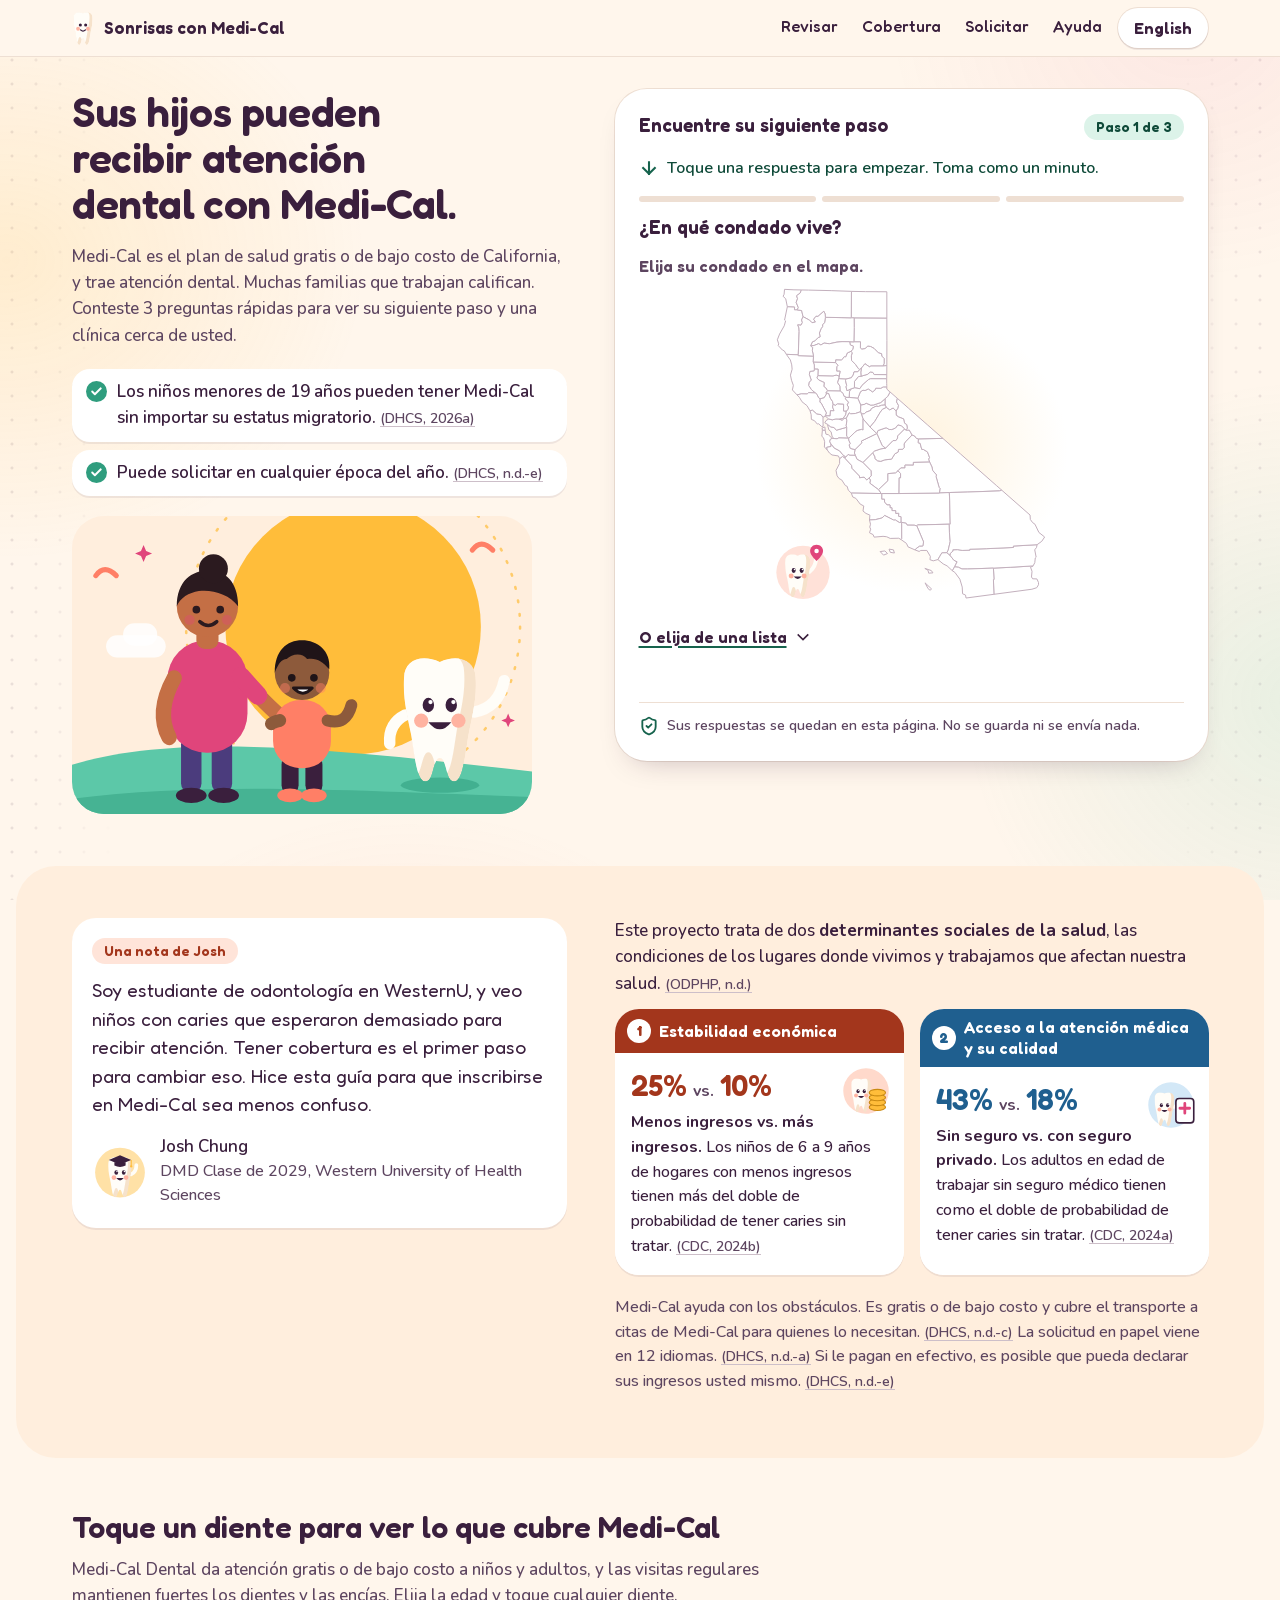
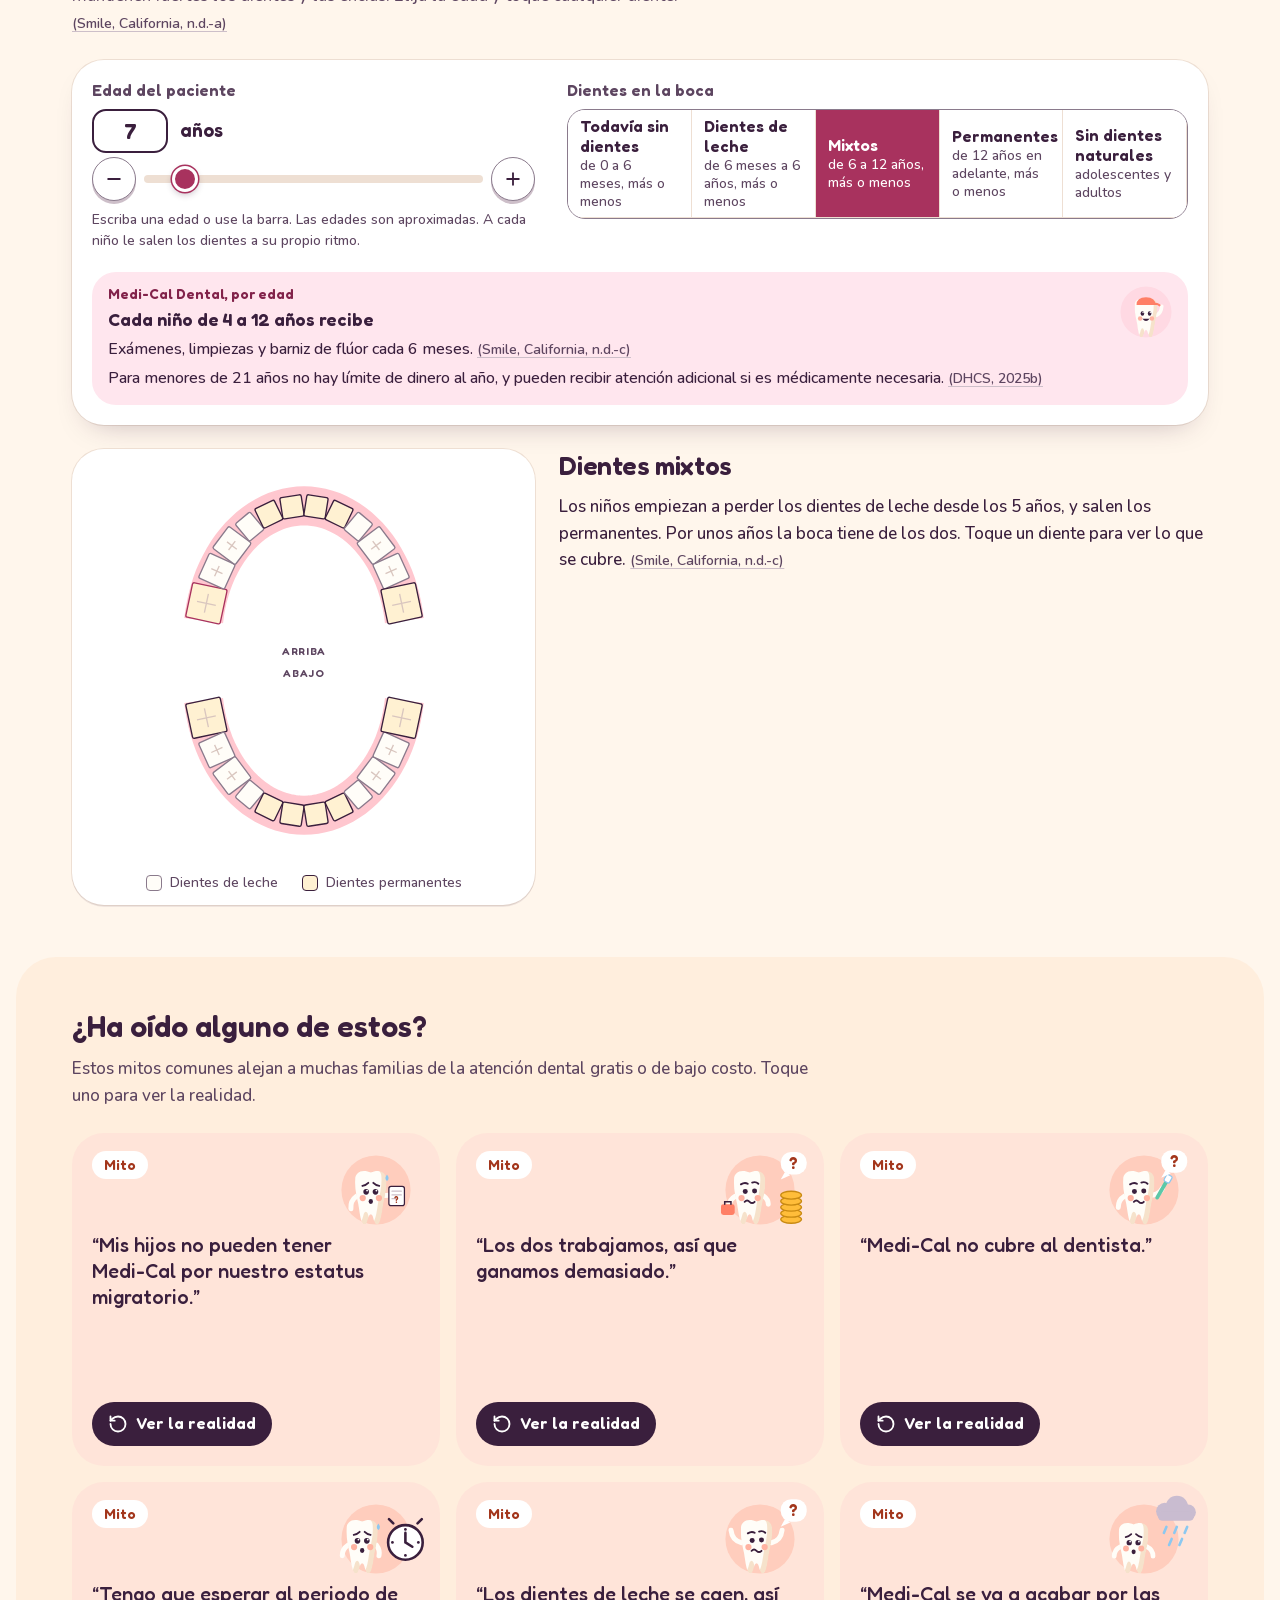
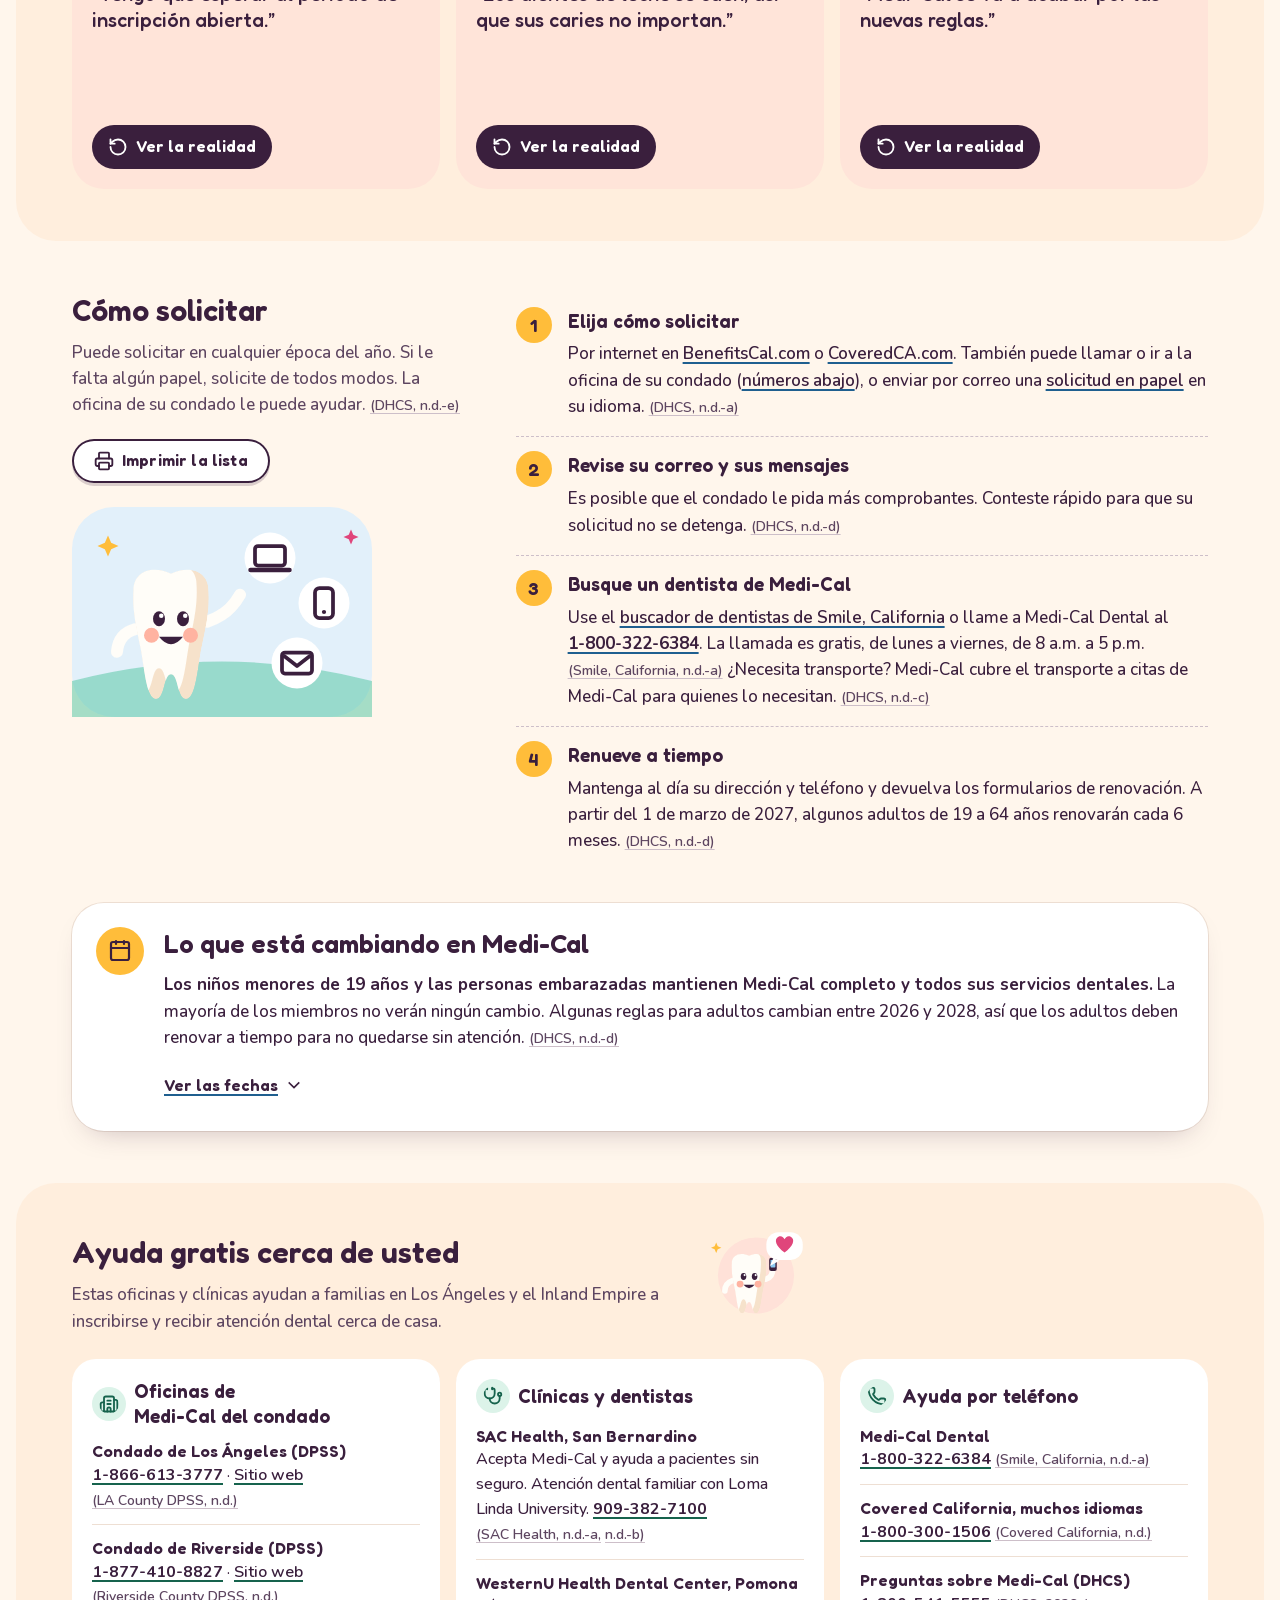
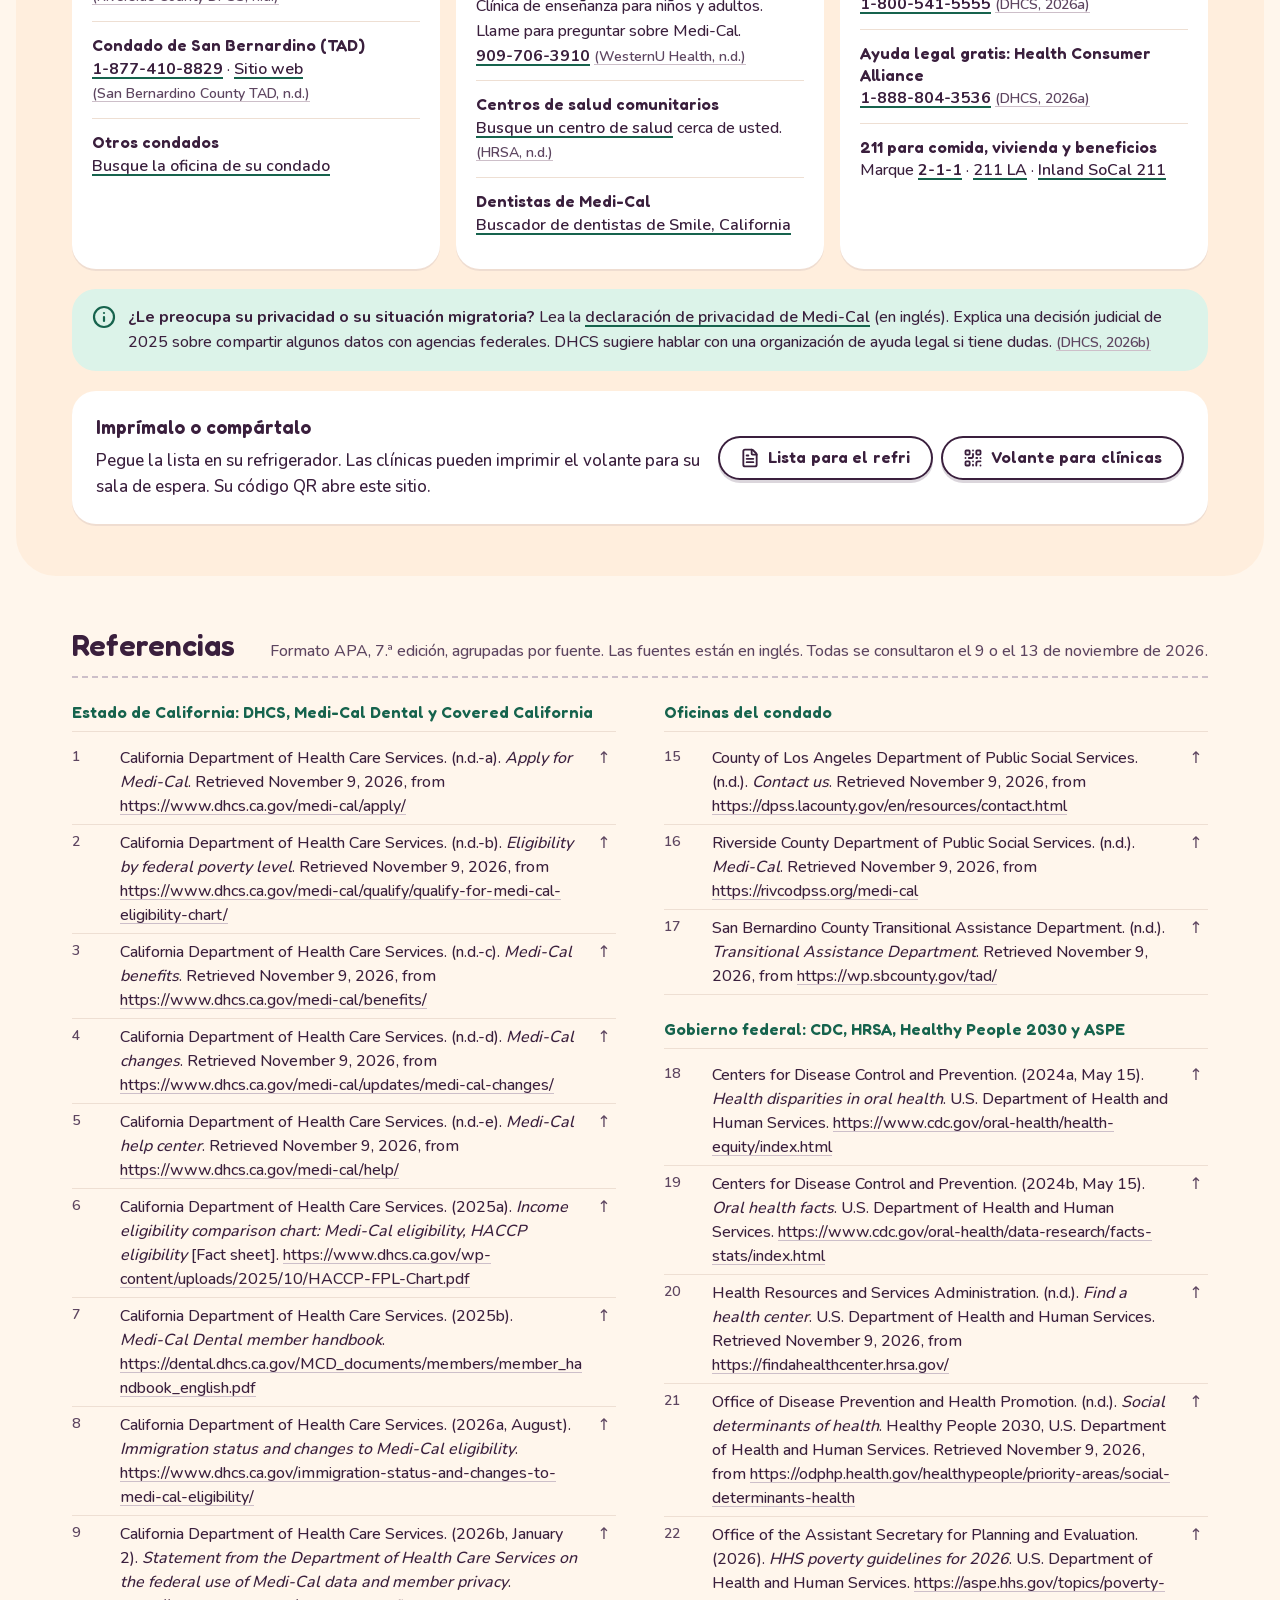
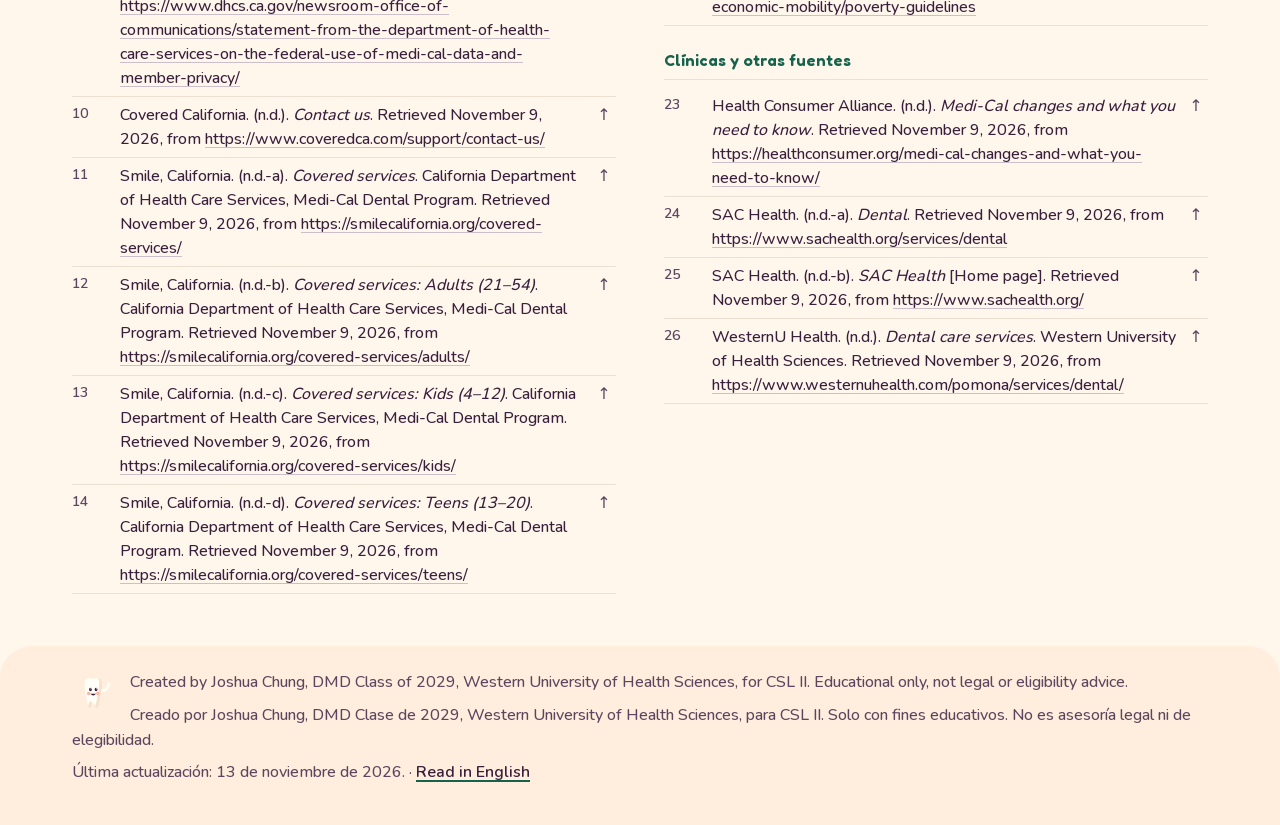
==== commit 57468974: "Drop the tongue from smiling buddies; align parent's hair to the head (EN + ES) make_art.py now rege" ====
--- a/es/index.html
+++ b/es/index.html
@@ -15,7 +15,7 @@
 </head>
 <body>
 <div class="splash" aria-hidden="true">
-  <!--ART:splash--><svg class="splash-art" viewBox="0 0 280 240" focusable="false"><circle class="sp-disc" cx="140" cy="122" r="94" fill="#ffe1a6"/><circle class="sp-ring" cx="140" cy="122" r="110" fill="none" stroke="#ffbd3a" stroke-width="2.5" stroke-dasharray="2 10" stroke-linecap="round"/><g class="sp-bud" transform="translate(41.6 37.7) scale(0.82)"><g class="wave"><path d="M168 118q34-6 42-44" fill="none" stroke="#fffdf8" stroke-width="16" stroke-linecap="round"/></g><path d="M72 122q-24 12-22 40" fill="none" stroke="#fffdf8" stroke-width="16" stroke-linecap="round"/><use href="#bd-body"/><g class="blink"><g fill="#3a1f3d"><ellipse cx="104" cy="108" rx="8" ry="10"/><ellipse cx="136" cy="108" rx="8" ry="10"/></g><circle cx="107" cy="104" r="3" fill="#fff"/><circle cx="139" cy="104" r="3" fill="#fff"/></g><path d="M104 132q16 20 32 0z" fill="#3a1f3d"/><path d="M112 140q8 5 16 0" fill="none" stroke="#ff7f66" stroke-width="5" stroke-linecap="round" stroke-linejoin="round"/></g><g class="sp-spark s1"><path d="M236 38L239.6 46.4L248 50L239.6 53.6L236 62L232.4 53.6L224 50L232.4 46.4Z" fill="#e0457b"/></g><g class="sp-spark s2"><path d="M44 64L47.0 71.0L54 74L47.0 77.0L44 84L41.0 77.0L34 74L41.0 71.0Z" fill="#ffbd3a"/></g><g class="sp-spark s3"><path d="M236 172L238.4 177.6L244 180L238.4 182.4L236 188L233.6 182.4L228 180L233.6 177.6Z" fill="#2f9d7e"/></g></svg><!--/ART:splash-->
+  <!--ART:splash--><svg class="splash-art" viewBox="0 0 280 240" focusable="false"><circle class="sp-disc" cx="140" cy="122" r="94" fill="#ffe1a6"/><circle class="sp-ring" cx="140" cy="122" r="110" fill="none" stroke="#ffbd3a" stroke-width="2.5" stroke-dasharray="2 10" stroke-linecap="round"/><g class="sp-bud" transform="translate(41.6 37.7) scale(0.82)"><g class="wave"><path d="M168 118q34-6 42-44" fill="none" stroke="#fffdf8" stroke-width="16" stroke-linecap="round"/></g><path d="M72 122q-24 12-22 40" fill="none" stroke="#fffdf8" stroke-width="16" stroke-linecap="round"/><use href="#bd-body"/><g class="blink"><g fill="#3a1f3d"><ellipse cx="104" cy="108" rx="8" ry="10"/><ellipse cx="136" cy="108" rx="8" ry="10"/></g><circle cx="107" cy="104" r="3" fill="#fff"/><circle cx="139" cy="104" r="3" fill="#fff"/></g><path d="M104 132q16 20 32 0z" fill="#3a1f3d"/></g><g class="sp-spark s1"><path d="M236 38L239.6 46.4L248 50L239.6 53.6L236 62L232.4 53.6L224 50L232.4 46.4Z" fill="#e0457b"/></g><g class="sp-spark s2"><path d="M44 64L47.0 71.0L54 74L47.0 77.0L44 84L41.0 77.0L34 74L41.0 71.0Z" fill="#ffbd3a"/></g><g class="sp-spark s3"><path d="M236 172L238.4 177.6L244 180L238.4 182.4L236 188L233.6 182.4L228 180L233.6 177.6Z" fill="#2f9d7e"/></g></svg><!--/ART:splash-->
 </div>
 <svg class="sprite" aria-hidden="true" focusable="false">
   <defs><!--ART:defs--><path id="bd-tooth" d="M70 70C70 45 95 36 120 48 145 36 170 45 170 70 172 100 165 125 160 150 155 180 152 215 140 215 128 215 130 182 120 182 110 182 112 215 100 215 88 215 85 180 80 150 75 125 68 100 70 70Z"/><clipPath id="bd-clip"><use href="#bd-tooth"/></clipPath><g id="bd-body"><g clip-path="url(#bd-clip)"><use href="#bd-tooth" fill="#f6e2cb"/><use href="#bd-tooth" fill="#fffdf8" transform="translate(-16 -8)"/></g><circle cx="94" cy="130" r="10" fill="#ffb3a1"/><circle cx="146" cy="130" r="10" fill="#ffb3a1"/></g><!--/ART:defs--></defs>
@@ -71,7 +71,7 @@
         <li><svg class="ic" aria-hidden="true"><use href="#i-check"/></svg><span>Los niños menores de 19 años pueden tener <span class="nowrap">Medi-Cal</span> sin importar su estatus migratorio. <a class="cite" id="c-dhcs-imm-1" href="#ref-dhcs-imm">(DHCS, 2026a)</a></span></li>
         <li><svg class="ic" aria-hidden="true"><use href="#i-check"/></svg><span>Puede solicitar en cualquier época del año. <a class="cite" id="c-dhcs-help-1" href="#ref-dhcs-help">(DHCS, n.d.-e)</a></span></li>
       </ul>
-      <!--ART:hero--><div class="hero-art" aria-hidden="true"><svg class="hero-scene" viewBox="0 60 540 350" aria-hidden="true" focusable="false"><rect y="60" width="540" height="350" fill="#ffeedd"/><circle cx="330" cy="190" r="150" fill="#ffbd3a"/><circle cx="330" cy="190" r="196" fill="none" stroke="#ffbd3a" stroke-width="3" stroke-dasharray="2 14" stroke-linecap="round" opacity=".7"/><path d="M28 130q10-14 24 0M470 100q10-14 24 0" fill="none" stroke="#ff7f66" stroke-width="6" stroke-linecap="round" stroke-linejoin="round"/><path d="M84 94L87.0 101.0L94 104L87.0 107.0L84 114L81.0 107.0L74 104L81.0 101.0Z" fill="#e0457b"/><path d="M512 292L514.4 297.6L520 300L514.4 302.4L512 308L509.6 302.4L504 300L509.6 297.6Z" fill="#e0457b"/><rect x="40" y="200" width="70" height="26" rx="13" fill="#fff" opacity=".85"/><rect x="60" y="186" width="40" height="26" rx="13" fill="#fff" opacity=".85"/><path d="M0 352C120 316 280 330 540 360V410H0Z" fill="#5cc8a8"/><path d="M0 392C160 372 320 382 540 390V410H0Z" fill="#46b393"/><g><rect x="128" y="316" width="24" height="70" rx="12" fill="#4b3c7d"/><rect x="164" y="316" width="24" height="70" rx="12" fill="#4b3c7d"/><ellipse cx="140" cy="388" rx="18" ry="9" fill="#3a1f3d"/><ellipse cx="178" cy="388" rx="18" ry="9" fill="#3a1f3d"/><rect x="112" y="206" width="94" height="132" rx="46" fill="#e0457b"/><path d="M120 250q-22 40-6 70" fill="none" stroke="#c46f45" stroke-width="18" stroke-linecap="round"/><path d="M198 248q30 34 52 52" fill="none" stroke="#c46f45" stroke-width="18" stroke-linecap="round"/><path d="M198 248q28 32 44 46" fill="none" stroke="#e0457b" stroke-width="22" stroke-linecap="round" stroke-dasharray="30 200"/><rect x="146" y="188" width="26" height="28" rx="10" fill="#c46f45"/><circle cx="159" cy="166" r="36" fill="#c46f45"/><path d="M122 166c0-30 18-42 38-42s38 12 38 40c-10-14-30-20-46-18-12 2-22 8-30 20z" fill="#2b1a1f"/><circle cx="166" cy="122" r="17" fill="#2b1a1f"/><g class="blink"><circle cx="146" cy="170" r="4.5" fill="#2b1a1f"/><circle cx="174" cy="170" r="4.5" fill="#2b1a1f"/></g><path d="M150 184q10 9 20 0" fill="none" stroke="#2b1a1f" stroke-width="4" stroke-linecap="round"/><circle cx="138" cy="182" r="6" fill="#e0457b" opacity=".35"/><circle cx="182" cy="182" r="6" fill="#e0457b" opacity=".35"/></g><g><rect x="246" y="342" width="20" height="44" rx="10" fill="#3a1f3d"/><rect x="274" y="342" width="20" height="44" rx="10" fill="#3a1f3d"/><ellipse cx="256" cy="388" rx="15" ry="8" fill="#ff7f66"/><ellipse cx="284" cy="388" rx="15" ry="8" fill="#ff7f66"/><rect x="236" y="276" width="68" height="80" rx="32" fill="#ff7f66"/><path d="M244 300q-8 2-10 4" fill="none" stroke="#8d5a3b" stroke-width="15" stroke-linecap="round"/><path d="M300 300q22 6 28-18" fill="none" stroke="#8d5a3b" stroke-width="14" stroke-linecap="round"/><circle cx="270" cy="244" r="32" fill="#8d5a3b"/><path d="M238 244c0-26 14-38 32-38s34 12 32 34c-8-10-16-14-26-12-6-8-18-6-24 0-6 0-10 6-14 16z" fill="#1f1418"/><g class="blink"><circle cx="258" cy="250" r="4.5" fill="#1f1418"/><circle cx="284" cy="250" r="4.5" fill="#1f1418"/></g><path d="M260 262q11 12 22 0z" fill="#fff" stroke="#1f1418" stroke-width="3.5" stroke-linejoin="round"/><circle cx="250" cy="262" r="6" fill="#ff7f66" opacity=".45"/><circle cx="292" cy="262" r="6" fill="#ff7f66" opacity=".45"/></g><ellipse cx="432" cy="376" rx="46" ry="9" fill="#2f9d7e" opacity=".55"/></svg><svg class="hero-buddy" viewBox="370 180 170 200" aria-hidden="true" focusable="false"><g transform="translate(331.2 191.4) scale(0.84)"><g class="wave"><path d="M168 118q34-6 42-44" fill="none" stroke="#fffdf8" stroke-width="16" stroke-linecap="round"/></g><path d="M72 122q-24 12-22 40" fill="none" stroke="#fffdf8" stroke-width="16" stroke-linecap="round"/><use href="#bd-body"/><g class="blink"><g fill="#3a1f3d"><ellipse cx="104" cy="108" rx="8" ry="10"/><ellipse cx="136" cy="108" rx="8" ry="10"/></g><circle cx="107" cy="104" r="3" fill="#fff"/><circle cx="139" cy="104" r="3" fill="#fff"/></g><path d="M104 132q16 20 32 0z" fill="#3a1f3d"/><path d="M112 140q8 5 16 0" fill="none" stroke="#ff7f66" stroke-width="5" stroke-linecap="round" stroke-linejoin="round"/></g></svg></div><!--/ART:hero-->
+      <!--ART:hero--><div class="hero-art" aria-hidden="true"><svg class="hero-scene" viewBox="0 60 540 350" aria-hidden="true" focusable="false"><rect y="60" width="540" height="350" fill="#ffeedd"/><circle cx="330" cy="190" r="150" fill="#ffbd3a"/><circle cx="330" cy="190" r="196" fill="none" stroke="#ffbd3a" stroke-width="3" stroke-dasharray="2 14" stroke-linecap="round" opacity=".7"/><path d="M28 130q10-14 24 0M470 100q10-14 24 0" fill="none" stroke="#ff7f66" stroke-width="6" stroke-linecap="round" stroke-linejoin="round"/><path d="M84 94L87.0 101.0L94 104L87.0 107.0L84 114L81.0 107.0L74 104L81.0 101.0Z" fill="#e0457b"/><path d="M512 292L514.4 297.6L520 300L514.4 302.4L512 308L509.6 302.4L504 300L509.6 297.6Z" fill="#e0457b"/><rect x="40" y="200" width="70" height="26" rx="13" fill="#fff" opacity=".85"/><rect x="60" y="186" width="40" height="26" rx="13" fill="#fff" opacity=".85"/><path d="M0 352C120 316 280 330 540 360V410H0Z" fill="#5cc8a8"/><path d="M0 392C160 372 320 382 540 390V410H0Z" fill="#46b393"/><g><rect x="128" y="316" width="24" height="70" rx="12" fill="#4b3c7d"/><rect x="164" y="316" width="24" height="70" rx="12" fill="#4b3c7d"/><ellipse cx="140" cy="388" rx="18" ry="9" fill="#3a1f3d"/><ellipse cx="178" cy="388" rx="18" ry="9" fill="#3a1f3d"/><rect x="112" y="206" width="94" height="132" rx="46" fill="#e0457b"/><path d="M120 250q-22 40-6 70" fill="none" stroke="#c46f45" stroke-width="18" stroke-linecap="round"/><path d="M198 248q30 34 52 52" fill="none" stroke="#c46f45" stroke-width="18" stroke-linecap="round"/><path d="M198 248q28 32 44 46" fill="none" stroke="#e0457b" stroke-width="22" stroke-linecap="round" stroke-dasharray="30 200"/><rect x="146" y="188" width="26" height="28" rx="10" fill="#c46f45"/><circle cx="159" cy="166" r="36" fill="#c46f45"/><path d="M123 166c0-30 18-42 37-42s35 12 35 42c-10-14-30-20-46-18-12 2-22 8-26 18z" fill="#2b1a1f"/><circle cx="166" cy="122" r="17" fill="#2b1a1f"/><g class="blink"><circle cx="146" cy="170" r="4.5" fill="#2b1a1f"/><circle cx="174" cy="170" r="4.5" fill="#2b1a1f"/></g><path d="M150 184q10 9 20 0" fill="none" stroke="#2b1a1f" stroke-width="4" stroke-linecap="round"/><circle cx="138" cy="182" r="6" fill="#e0457b" opacity=".35"/><circle cx="182" cy="182" r="6" fill="#e0457b" opacity=".35"/></g><g><rect x="246" y="342" width="20" height="44" rx="10" fill="#3a1f3d"/><rect x="274" y="342" width="20" height="44" rx="10" fill="#3a1f3d"/><ellipse cx="256" cy="388" rx="15" ry="8" fill="#ff7f66"/><ellipse cx="284" cy="388" rx="15" ry="8" fill="#ff7f66"/><rect x="236" y="276" width="68" height="80" rx="32" fill="#ff7f66"/><path d="M244 300q-8 2-10 4" fill="none" stroke="#8d5a3b" stroke-width="15" stroke-linecap="round"/><path d="M300 300q22 6 28-18" fill="none" stroke="#8d5a3b" stroke-width="14" stroke-linecap="round"/><circle cx="270" cy="244" r="32" fill="#8d5a3b"/><path d="M238 244c0-26 14-38 32-38s34 12 32 34c-8-10-16-14-26-12-6-8-18-6-24 0-6 0-10 6-14 16z" fill="#1f1418"/><g class="blink"><circle cx="258" cy="250" r="4.5" fill="#1f1418"/><circle cx="284" cy="250" r="4.5" fill="#1f1418"/></g><path d="M260 262q11 12 22 0z" fill="#fff" stroke="#1f1418" stroke-width="3.5" stroke-linejoin="round"/><circle cx="250" cy="262" r="6" fill="#ff7f66" opacity=".45"/><circle cx="292" cy="262" r="6" fill="#ff7f66" opacity=".45"/></g><ellipse cx="432" cy="376" rx="46" ry="9" fill="#2f9d7e" opacity=".55"/></svg><svg class="hero-buddy" viewBox="370 180 170 200" aria-hidden="true" focusable="false"><g transform="translate(331.2 191.4) scale(0.84)"><g class="wave"><path d="M168 118q34-6 42-44" fill="none" stroke="#fffdf8" stroke-width="16" stroke-linecap="round"/></g><path d="M72 122q-24 12-22 40" fill="none" stroke="#fffdf8" stroke-width="16" stroke-linecap="round"/><use href="#bd-body"/><g class="blink"><g fill="#3a1f3d"><ellipse cx="104" cy="108" rx="8" ry="10"/><ellipse cx="136" cy="108" rx="8" ry="10"/></g><circle cx="107" cy="104" r="3" fill="#fff"/><circle cx="139" cy="104" r="3" fill="#fff"/></g><path d="M104 132q16 20 32 0z" fill="#3a1f3d"/></g></svg></div><!--/ART:hero-->
     </div>
 
     <div class="flow" id="flow">
@@ -94,7 +94,7 @@
               <path class="hl hl-hover" d=""/><path class="hl hl-sel" d=""/>
             </svg>
             <div class="map-tip" aria-hidden="true" hidden></div>
-            <svg class="map-buddy" viewBox="0 0 72 72" aria-hidden="true" focusable="false"><circle cx="36" cy="42" r="30" fill="#ffe1d8"/><g transform="translate(-3.6 9.8) scale(0.28)"><path d="M168 112q24-18 26-52" fill="none" stroke="#fffdf8" stroke-width="16" stroke-linecap="round"/><use href="#bd-body"/><g fill="#3a1f3d"><ellipse cx="104" cy="108" rx="8" ry="10"/><ellipse cx="136" cy="108" rx="8" ry="10"/></g><circle cx="107" cy="104" r="3" fill="#fff"/><circle cx="139" cy="104" r="3" fill="#fff"/><path d="M104 132q16 20 32 0z" fill="#3a1f3d"/><path d="M112 140q8 5 16 0" fill="none" stroke="#ff7f66" stroke-width="5" stroke-linecap="round" stroke-linejoin="round"/><path d="M196 4c-16 0-26 12-26 25 0 18 26 40 26 40s26-22 26-40c0-13-10-25-26-25z" fill="#e0457b"/><circle cx="196" cy="29" r="9" fill="#fff"/></g></svg>
+            <svg class="map-buddy" viewBox="0 0 72 72" aria-hidden="true" focusable="false"><circle cx="36" cy="42" r="30" fill="#ffe1d8"/><g transform="translate(-3.6 9.8) scale(0.28)"><path d="M168 112q24-18 26-52" fill="none" stroke="#fffdf8" stroke-width="16" stroke-linecap="round"/><use href="#bd-body"/><g fill="#3a1f3d"><ellipse cx="104" cy="108" rx="8" ry="10"/><ellipse cx="136" cy="108" rx="8" ry="10"/></g><circle cx="107" cy="104" r="3" fill="#fff"/><circle cx="139" cy="104" r="3" fill="#fff"/><path d="M104 132q16 20 32 0z" fill="#3a1f3d"/><path d="M196 4c-16 0-26 12-26 25 0 18 26 40 26 40s26-22 26-40c0-13-10-25-26-25z" fill="#e0457b"/><circle cx="196" cy="29" r="9" fill="#fff"/></g></svg>
           </div>
           <details class="county-list">
             <summary>O elija de una lista</summary>
@@ -143,7 +143,7 @@
       <!-- Tarjeta de resultado. Todo el texto está aquí; app.js solo muestra las partes y llena los números. -->
       <div class="plan" id="plan" hidden>
         <div class="plan-top">
-          <!--ART:plan--><svg class="spot spot-plan" viewBox="0 0 104 96" aria-hidden="true" focusable="false"><circle cx="52" cy="54" r="40" fill="#ffe1a6"/><g transform="translate(-1.2 14.6) scale(0.36)"><path d="M72 122q-20 6-22 28" fill="none" stroke="#fffdf8" stroke-width="16" stroke-linecap="round"/><path d="M168 118q16 2 22-8" fill="none" stroke="#fffdf8" stroke-width="16" stroke-linecap="round"/><use href="#bd-body"/><g fill="#3a1f3d"><ellipse cx="104" cy="108" rx="8" ry="10"/><ellipse cx="136" cy="108" rx="8" ry="10"/></g><circle cx="107" cy="104" r="3" fill="#fff"/><circle cx="139" cy="104" r="3" fill="#fff"/><path d="M104 132q16 20 32 0z" fill="#3a1f3d"/><path d="M112 140q8 5 16 0" fill="none" stroke="#ff7f66" stroke-width="5" stroke-linecap="round" stroke-linejoin="round"/><rect x="176" y="70" width="64" height="84" rx="9" fill="#ffbd3a"/><rect x="184" y="84" width="48" height="62" rx="5" fill="#fff"/><rect x="196" y="64" width="24" height="14" rx="5" fill="#3a1f3d"/><circle cx="196" cy="100" r="6" fill="#2f9d7e"/><path d="M193.3 100.1l1.8 1.8 3.6-3.7" fill="none" stroke="#fff" stroke-width="2.0" stroke-linecap="round" stroke-linejoin="round"/><path d="M208 100h16" fill="none" stroke="#cdbfc9" stroke-width="5" stroke-linecap="round" stroke-linejoin="round"/><circle cx="196" cy="118" r="6" fill="#2f9d7e"/><path d="M193.3 118.1l1.8 1.8 3.6-3.7" fill="none" stroke="#fff" stroke-width="2.0" stroke-linecap="round" stroke-linejoin="round"/><path d="M208 118h16" fill="none" stroke="#cdbfc9" stroke-width="5" stroke-linecap="round" stroke-linejoin="round"/><circle cx="196" cy="136" r="6" fill="#2f9d7e"/><path d="M193.3 136.1l1.8 1.8 3.6-3.7" fill="none" stroke="#fff" stroke-width="2.0" stroke-linecap="round" stroke-linejoin="round"/><path d="M208 136h12" fill="none" stroke="#cdbfc9" stroke-width="5" stroke-linecap="round" stroke-linejoin="round"/></g><path d="M92 8L93.8 12.2L98 14L93.8 15.8L92 20L90.2 15.8L86 14L90.2 12.2Z" fill="#e0457b"/></svg><!--/ART:plan-->
+          <!--ART:plan--><svg class="spot spot-plan" viewBox="0 0 104 96" aria-hidden="true" focusable="false"><circle cx="52" cy="54" r="40" fill="#ffe1a6"/><g transform="translate(-1.2 14.6) scale(0.36)"><path d="M72 122q-20 6-22 28" fill="none" stroke="#fffdf8" stroke-width="16" stroke-linecap="round"/><path d="M168 118q16 2 22-8" fill="none" stroke="#fffdf8" stroke-width="16" stroke-linecap="round"/><use href="#bd-body"/><g fill="#3a1f3d"><ellipse cx="104" cy="108" rx="8" ry="10"/><ellipse cx="136" cy="108" rx="8" ry="10"/></g><circle cx="107" cy="104" r="3" fill="#fff"/><circle cx="139" cy="104" r="3" fill="#fff"/><path d="M104 132q16 20 32 0z" fill="#3a1f3d"/><rect x="176" y="70" width="64" height="84" rx="9" fill="#ffbd3a"/><rect x="184" y="84" width="48" height="62" rx="5" fill="#fff"/><rect x="196" y="64" width="24" height="14" rx="5" fill="#3a1f3d"/><circle cx="196" cy="100" r="6" fill="#2f9d7e"/><path d="M193.3 100.1l1.8 1.8 3.6-3.7" fill="none" stroke="#fff" stroke-width="2.0" stroke-linecap="round" stroke-linejoin="round"/><path d="M208 100h16" fill="none" stroke="#cdbfc9" stroke-width="5" stroke-linecap="round" stroke-linejoin="round"/><circle cx="196" cy="118" r="6" fill="#2f9d7e"/><path d="M193.3 118.1l1.8 1.8 3.6-3.7" fill="none" stroke="#fff" stroke-width="2.0" stroke-linecap="round" stroke-linejoin="round"/><path d="M208 118h16" fill="none" stroke="#cdbfc9" stroke-width="5" stroke-linecap="round" stroke-linejoin="round"/><circle cx="196" cy="136" r="6" fill="#2f9d7e"/><path d="M193.3 136.1l1.8 1.8 3.6-3.7" fill="none" stroke="#fff" stroke-width="2.0" stroke-linecap="round" stroke-linejoin="round"/><path d="M208 136h12" fill="none" stroke="#cdbfc9" stroke-width="5" stroke-linecap="round" stroke-linejoin="round"/></g><path d="M92 8L93.8 12.2L98 14L93.8 15.8L92 20L90.2 15.8L86 14L90.2 12.2Z" fill="#e0457b"/></svg><!--/ART:plan-->
           <h2 class="plan-h" id="plan-h" tabindex="-1">Su plan</h2>
           <button type="button" class="link-btn" data-restart><svg class="ic" aria-hidden="true"><use href="#i-reset"/></svg>Empezar de nuevo</button>
         </div>
@@ -214,18 +214,18 @@
     <div class="note-card">
       <h2 id="about-h" class="kicker">Una nota de Josh</h2>
       <p class="note-text">Soy estudiante de odontología en WesternU, y veo niños con caries que esperaron demasiado para recibir atención. Tener cobertura es el primer paso para cambiar eso. Hice esta guía para que inscribirse en <span class="nowrap">Medi-Cal</span> sea menos confuso.</p>
-      <div class="sig-row"><!--ART:note--><svg class="note-pic" viewBox="0 0 72 72" aria-hidden="true" focusable="false"><circle cx="36" cy="38" r="32" fill="#ffe1a6"/><g transform="translate(0.0 5.5) scale(0.3)"><path d="M168 116q22-10 22-40" fill="none" stroke="#fffdf8" stroke-width="16" stroke-linecap="round"/><use href="#bd-body"/><g fill="#3a1f3d"><ellipse cx="104" cy="108" rx="8" ry="10"/><ellipse cx="136" cy="108" rx="8" ry="10"/></g><circle cx="107" cy="104" r="3" fill="#fff"/><circle cx="139" cy="104" r="3" fill="#fff"/><path d="M104 132q16 20 32 0z" fill="#3a1f3d"/><path d="M112 140q8 5 16 0" fill="none" stroke="#ff7f66" stroke-width="5" stroke-linecap="round" stroke-linejoin="round"/><path d="M72 54l48-20 48 20-48 20z" fill="#3a1f3d"/><path d="M96 64v14q24 12 48 0V64" fill="#3a1f3d"/><path d="M168 54v26" stroke="#ffbd3a" stroke-width="5"/><circle cx="168" cy="82" r="5" fill="#ffbd3a"/></g></svg><!--/ART:note--><p class="signature"><span class="sig-name">Josh Chung</span><span class="sig-role">DMD Clase de 2029, Western University of Health Sciences</span></p></div>
+      <div class="sig-row"><!--ART:note--><svg class="note-pic" viewBox="0 0 72 72" aria-hidden="true" focusable="false"><circle cx="36" cy="38" r="32" fill="#ffe1a6"/><g transform="translate(0.0 5.5) scale(0.3)"><path d="M168 116q22-10 22-40" fill="none" stroke="#fffdf8" stroke-width="16" stroke-linecap="round"/><use href="#bd-body"/><g fill="#3a1f3d"><ellipse cx="104" cy="108" rx="8" ry="10"/><ellipse cx="136" cy="108" rx="8" ry="10"/></g><circle cx="107" cy="104" r="3" fill="#fff"/><circle cx="139" cy="104" r="3" fill="#fff"/><path d="M104 132q16 20 32 0z" fill="#3a1f3d"/><path d="M72 54l48-20 48 20-48 20z" fill="#3a1f3d"/><path d="M96 64v14q24 12 48 0V64" fill="#3a1f3d"/><path d="M168 54v26" stroke="#ffbd3a" stroke-width="5"/><circle cx="168" cy="82" r="5" fill="#ffbd3a"/></g></svg><!--/ART:note--><p class="signature"><span class="sig-name">Josh Chung</span><span class="sig-role">DMD Clase de 2029, Western University of Health Sciences</span></p></div>
     </div>
     <div class="sdoh">
       <p class="sdoh-lead">Este proyecto trata de dos <strong>determinantes sociales de la salud</strong>, las condiciones de los lugares donde vivimos y trabajamos que afectan nuestra salud. <a class="cite" id="c-odphp-1" href="#ref-odphp">(ODPHP, n.d.)</a></p>
       <ul class="sdoh-pairs" aria-label="Determinantes sociales de la salud que se abordan">
         <li class="sdoh-pair">
           <p class="sdoh-tag"><span class="sdoh-n" aria-hidden="true">1</span>Estabilidad económica</p>
-          <div class="stat"><!--ART:sdoh1--><svg class="sdoh-pic" viewBox="0 0 64 64" aria-hidden="true" focusable="false"><circle cx="32" cy="32" r="28" fill="#ffd9cb"/><g transform="translate(-2.8 6.4) scale(0.24)"><path d="M168 120q14 10 16 30" fill="none" stroke="#fffdf8" stroke-width="16" stroke-linecap="round"/><use href="#bd-body"/><g fill="#3a1f3d"><ellipse cx="104" cy="108" rx="8" ry="10"/><ellipse cx="136" cy="108" rx="8" ry="10"/></g><circle cx="107" cy="104" r="3" fill="#fff"/><circle cx="139" cy="104" r="3" fill="#fff"/><path d="M104 132q16 20 32 0z" fill="#3a1f3d"/><path d="M112 140q8 5 16 0" fill="none" stroke="#ff7f66" stroke-width="5" stroke-linecap="round" stroke-linejoin="round"/></g><ellipse cx="46" cy="52" rx="10" ry="4" fill="#ffbd3a" stroke="#c98a12" stroke-width="1.4"/><ellipse cx="46" cy="46" rx="10" ry="4" fill="#ffbd3a" stroke="#c98a12" stroke-width="1.4"/><ellipse cx="46" cy="40" rx="10" ry="4" fill="#ffbd3a" stroke="#c98a12" stroke-width="1.4"/><ellipse cx="46" cy="34" rx="10" ry="4" fill="#ffbd3a" stroke="#c98a12" stroke-width="1.4"/></svg><!--/ART:sdoh1--><p class="stat-num">25% <span>vs.</span> 10%</p><p><strong>Menos ingresos vs. más ingresos.</strong> Los niños de 6 a 9 años de hogares con menos ingresos tienen más del doble de probabilidad de tener caries sin tratar. <a class="cite" id="c-cdc-2" href="#ref-cdc">(CDC, 2024b)</a></p></div>
+          <div class="stat"><!--ART:sdoh1--><svg class="sdoh-pic" viewBox="0 0 64 64" aria-hidden="true" focusable="false"><circle cx="32" cy="32" r="28" fill="#ffd9cb"/><g transform="translate(-2.8 6.4) scale(0.24)"><path d="M168 120q14 10 16 30" fill="none" stroke="#fffdf8" stroke-width="16" stroke-linecap="round"/><use href="#bd-body"/><g fill="#3a1f3d"><ellipse cx="104" cy="108" rx="8" ry="10"/><ellipse cx="136" cy="108" rx="8" ry="10"/></g><circle cx="107" cy="104" r="3" fill="#fff"/><circle cx="139" cy="104" r="3" fill="#fff"/><path d="M104 132q16 20 32 0z" fill="#3a1f3d"/></g><ellipse cx="46" cy="52" rx="10" ry="4" fill="#ffbd3a" stroke="#c98a12" stroke-width="1.4"/><ellipse cx="46" cy="46" rx="10" ry="4" fill="#ffbd3a" stroke="#c98a12" stroke-width="1.4"/><ellipse cx="46" cy="40" rx="10" ry="4" fill="#ffbd3a" stroke="#c98a12" stroke-width="1.4"/><ellipse cx="46" cy="34" rx="10" ry="4" fill="#ffbd3a" stroke="#c98a12" stroke-width="1.4"/></svg><!--/ART:sdoh1--><p class="stat-num">25% <span>vs.</span> 10%</p><p><strong>Menos ingresos vs. más ingresos.</strong> Los niños de 6 a 9 años de hogares con menos ingresos tienen más del doble de probabilidad de tener caries sin tratar. <a class="cite" id="c-cdc-2" href="#ref-cdc">(CDC, 2024b)</a></p></div>
         </li>
         <li class="sdoh-pair">
           <p class="sdoh-tag"><span class="sdoh-n" aria-hidden="true">2</span>Acceso a la atención médica y su calidad</p>
-          <div class="stat"><!--ART:sdoh2--><svg class="sdoh-pic" viewBox="0 0 64 64" aria-hidden="true" focusable="false"><circle cx="32" cy="32" r="28" fill="#d3e8f7"/><g transform="translate(-4.8 6.4) scale(0.24)"><path d="M168 118q18-8 22-30" fill="none" stroke="#fffdf8" stroke-width="16" stroke-linecap="round"/><use href="#bd-body"/><g fill="#3a1f3d"><ellipse cx="104" cy="108" rx="8" ry="10"/><ellipse cx="136" cy="108" rx="8" ry="10"/></g><circle cx="107" cy="104" r="3" fill="#fff"/><circle cx="139" cy="104" r="3" fill="#fff"/><path d="M104 132q16 20 32 0z" fill="#3a1f3d"/><path d="M112 140q8 5 16 0" fill="none" stroke="#ff7f66" stroke-width="5" stroke-linecap="round" stroke-linejoin="round"/></g><rect x="38" y="24" width="22" height="30" rx="4" fill="#fff" stroke="#3a1f3d" stroke-width="2"/><path d="M49 30v12M43 36h12" stroke="#e0457b" stroke-width="3.4" stroke-linecap="round"/></svg><!--/ART:sdoh2--><p class="stat-num">43% <span>vs.</span> 18%</p><p><strong>Sin seguro vs. con seguro privado.</strong> Los adultos en edad de trabajar sin seguro médico tienen como el doble de probabilidad de tener caries sin tratar. <a class="cite" id="c-cdc-disparities-1" href="#ref-cdc-disparities">(CDC, 2024a)</a></p></div>
+          <div class="stat"><!--ART:sdoh2--><svg class="sdoh-pic" viewBox="0 0 64 64" aria-hidden="true" focusable="false"><circle cx="32" cy="32" r="28" fill="#d3e8f7"/><g transform="translate(-4.8 6.4) scale(0.24)"><path d="M168 118q18-8 22-30" fill="none" stroke="#fffdf8" stroke-width="16" stroke-linecap="round"/><use href="#bd-body"/><g fill="#3a1f3d"><ellipse cx="104" cy="108" rx="8" ry="10"/><ellipse cx="136" cy="108" rx="8" ry="10"/></g><circle cx="107" cy="104" r="3" fill="#fff"/><circle cx="139" cy="104" r="3" fill="#fff"/><path d="M104 132q16 20 32 0z" fill="#3a1f3d"/></g><rect x="38" y="24" width="22" height="30" rx="4" fill="#fff" stroke="#3a1f3d" stroke-width="2"/><path d="M49 30v12M43 36h12" stroke="#e0457b" stroke-width="3.4" stroke-linecap="round"/></svg><!--/ART:sdoh2--><p class="stat-num">43% <span>vs.</span> 18%</p><p><strong>Sin seguro vs. con seguro privado.</strong> Los adultos en edad de trabajar sin seguro médico tienen como el doble de probabilidad de tener caries sin tratar. <a class="cite" id="c-cdc-disparities-1" href="#ref-cdc-disparities">(CDC, 2024a)</a></p></div>
         </li>
       </ul>
       <p class="small"><span class="nowrap">Medi-Cal</span> ayuda con los obstáculos. Es gratis o de bajo costo y cubre el transporte a citas de <span class="nowrap">Medi-Cal</span> para quienes lo necesitan. <a class="cite" id="c-dhcs-benefits-1" href="#ref-dhcs-benefits">(DHCS, n.d.-c)</a> La solicitud en papel viene en 12 idiomas. <a class="cite" id="c-dhcs-apply-5" href="#ref-dhcs-apply">(DHCS, n.d.-a)</a> Si le pagan en efectivo, es posible que pueda declarar sus ingresos usted mismo. <a class="cite" id="c-dhcs-help-3" href="#ref-dhcs-help">(DHCS, n.d.-e)</a></p>
@@ -266,7 +266,7 @@
           </div>
         </div>
         <div class="age-box" aria-live="polite">
-          <!--ART:age--><svg class="age-pic" viewBox="0 0 80 80" aria-hidden="true" focusable="false" data-ages="baby"><circle cx="40" cy="40" r="34" fill="#ffd9e3"/><g transform="translate(4.0 7.5) scale(0.3)"><use href="#bd-body"/><g fill="#3a1f3d"><circle cx="106" cy="109" r="8"/><circle cx="136" cy="107" r="8"/></g><path d="M110 136q10 9 20 0" fill="none" stroke="#3a1f3d" stroke-width="6" stroke-linecap="round" stroke-linejoin="round"/><path d="M112 50q-8-22 12-24" fill="none" stroke="#3a1f3d" stroke-width="7" stroke-linecap="round" stroke-linejoin="round"/><circle cx="120" cy="160" r="10" fill="#8cc8f0"/><rect x="112" y="150" width="16" height="10" rx="4" fill="#8cc8f0"/></g></svg><svg class="age-pic" viewBox="0 0 80 80" aria-hidden="true" focusable="false" data-ages="kid"><circle cx="40" cy="40" r="34" fill="#ffd9e3"/><g transform="translate(4.0 9.5) scale(0.3)"><path d="M168 116q20-10 22-40" fill="none" stroke="#fffdf8" stroke-width="16" stroke-linecap="round"/><use href="#bd-body"/><g fill="#3a1f3d"><ellipse cx="104" cy="108" rx="8" ry="10"/><ellipse cx="136" cy="108" rx="8" ry="10"/></g><circle cx="107" cy="104" r="3" fill="#fff"/><circle cx="139" cy="104" r="3" fill="#fff"/><path d="M104 132q16 20 32 0z" fill="#3a1f3d"/><path d="M112 140q8 5 16 0" fill="none" stroke="#ff7f66" stroke-width="5" stroke-linecap="round" stroke-linejoin="round"/><path d="M78 70q0-34 42-34t42 34z" fill="#ff7f66"/><path d="M150 64q22 0 30 8" stroke="#ff7f66" stroke-width="9" stroke-linecap="round"/></g></svg><svg class="age-pic" viewBox="0 0 80 80" aria-hidden="true" focusable="false" data-ages="teen"><circle cx="40" cy="40" r="34" fill="#ffd9e3"/><g transform="translate(4.0 9.5) scale(0.3)"><use href="#bd-body"/><g fill="#3a1f3d"><ellipse cx="104" cy="108" rx="8" ry="10"/><ellipse cx="136" cy="108" rx="8" ry="10"/></g><circle cx="107" cy="104" r="3" fill="#fff"/><circle cx="139" cy="104" r="3" fill="#fff"/><path d="M100 128q20 28 40 0z" fill="#3a1f3d"/><path d="M103 131h34" stroke="#fff" stroke-width="7"/><path d="M104 131h32" fill="none" stroke="#9a8aa0" stroke-width="2" stroke-linecap="round" stroke-linejoin="round"/><rect x="106" y="128.5" width="5" height="5" rx="1" fill="#9a8aa0"/><rect x="115" y="128.5" width="5" height="5" rx="1" fill="#9a8aa0"/><rect x="124" y="128.5" width="5" height="5" rx="1" fill="#9a8aa0"/><rect x="132" y="128.5" width="5" height="5" rx="1" fill="#9a8aa0"/></g></svg><svg class="age-pic" viewBox="0 0 80 80" aria-hidden="true" focusable="false" data-ages="adult"><circle cx="40" cy="40" r="34" fill="#ffd9e3"/><g transform="translate(4.0 9.5) scale(0.3)"><path d="M72 116q-22-6-24-34" fill="none" stroke="#fffdf8" stroke-width="16" stroke-linecap="round"/><use href="#bd-body"/><g fill="#3a1f3d"><ellipse cx="104" cy="108" rx="8" ry="10"/><ellipse cx="136" cy="108" rx="8" ry="10"/></g><circle cx="107" cy="104" r="3" fill="#fff"/><circle cx="139" cy="104" r="3" fill="#fff"/><path d="M104 132q16 20 32 0z" fill="#3a1f3d"/><path d="M112 140q8 5 16 0" fill="none" stroke="#ff7f66" stroke-width="5" stroke-linecap="round" stroke-linejoin="round"/></g></svg><svg class="age-pic" viewBox="0 0 80 80" aria-hidden="true" focusable="false" data-ages="senior"><circle cx="40" cy="40" r="34" fill="#ffd9e3"/><g transform="translate(4.0 9.5) scale(0.3)"><use href="#bd-body"/><path d="M96 110q10-12 20 0M124 110q10-12 20 0" fill="none" stroke="#3a1f3d" stroke-width="6" stroke-linecap="round" stroke-linejoin="round"/><path d="M104 132q16 20 32 0z" fill="#3a1f3d"/><path d="M112 140q8 5 16 0" fill="none" stroke="#ff7f66" stroke-width="5" stroke-linecap="round" stroke-linejoin="round"/><g fill="none" stroke="#3a1f3d" stroke-width="4"><circle cx="105" cy="108" r="13"/><circle cx="135" cy="108" r="13"/><path d="M118 108h4"/></g><path d="M90 70q14-14 30-6q16-8 30 6" fill="none" stroke="#c9bcd0" stroke-width="6" stroke-linecap="round" stroke-linejoin="round"/></g></svg><!--/ART:age-->
+          <!--ART:age--><svg class="age-pic" viewBox="0 0 80 80" aria-hidden="true" focusable="false" data-ages="baby"><circle cx="40" cy="40" r="34" fill="#ffd9e3"/><g transform="translate(4.0 7.5) scale(0.3)"><use href="#bd-body"/><g fill="#3a1f3d"><circle cx="106" cy="109" r="8"/><circle cx="136" cy="107" r="8"/></g><path d="M110 136q10 9 20 0" fill="none" stroke="#3a1f3d" stroke-width="6" stroke-linecap="round" stroke-linejoin="round"/><path d="M112 50q-8-22 12-24" fill="none" stroke="#3a1f3d" stroke-width="7" stroke-linecap="round" stroke-linejoin="round"/><circle cx="120" cy="160" r="10" fill="#8cc8f0"/><rect x="112" y="150" width="16" height="10" rx="4" fill="#8cc8f0"/></g></svg><svg class="age-pic" viewBox="0 0 80 80" aria-hidden="true" focusable="false" data-ages="kid"><circle cx="40" cy="40" r="34" fill="#ffd9e3"/><g transform="translate(4.0 9.5) scale(0.3)"><path d="M168 116q20-10 22-40" fill="none" stroke="#fffdf8" stroke-width="16" stroke-linecap="round"/><use href="#bd-body"/><g fill="#3a1f3d"><ellipse cx="104" cy="108" rx="8" ry="10"/><ellipse cx="136" cy="108" rx="8" ry="10"/></g><circle cx="107" cy="104" r="3" fill="#fff"/><circle cx="139" cy="104" r="3" fill="#fff"/><path d="M104 132q16 20 32 0z" fill="#3a1f3d"/><path d="M78 70q0-34 42-34t42 34z" fill="#ff7f66"/><path d="M150 64q22 0 30 8" stroke="#ff7f66" stroke-width="9" stroke-linecap="round"/></g></svg><svg class="age-pic" viewBox="0 0 80 80" aria-hidden="true" focusable="false" data-ages="teen"><circle cx="40" cy="40" r="34" fill="#ffd9e3"/><g transform="translate(4.0 9.5) scale(0.3)"><use href="#bd-body"/><g fill="#3a1f3d"><ellipse cx="104" cy="108" rx="8" ry="10"/><ellipse cx="136" cy="108" rx="8" ry="10"/></g><circle cx="107" cy="104" r="3" fill="#fff"/><circle cx="139" cy="104" r="3" fill="#fff"/><path d="M100 128q20 28 40 0z" fill="#3a1f3d"/><path d="M103 131h34" stroke="#fff" stroke-width="7"/><path d="M104 131h32" fill="none" stroke="#9a8aa0" stroke-width="2" stroke-linecap="round" stroke-linejoin="round"/><rect x="106" y="128.5" width="5" height="5" rx="1" fill="#9a8aa0"/><rect x="115" y="128.5" width="5" height="5" rx="1" fill="#9a8aa0"/><rect x="124" y="128.5" width="5" height="5" rx="1" fill="#9a8aa0"/><rect x="132" y="128.5" width="5" height="5" rx="1" fill="#9a8aa0"/></g></svg><svg class="age-pic" viewBox="0 0 80 80" aria-hidden="true" focusable="false" data-ages="adult"><circle cx="40" cy="40" r="34" fill="#ffd9e3"/><g transform="translate(4.0 9.5) scale(0.3)"><path d="M72 116q-22-6-24-34" fill="none" stroke="#fffdf8" stroke-width="16" stroke-linecap="round"/><use href="#bd-body"/><g fill="#3a1f3d"><ellipse cx="104" cy="108" rx="8" ry="10"/><ellipse cx="136" cy="108" rx="8" ry="10"/></g><circle cx="107" cy="104" r="3" fill="#fff"/><circle cx="139" cy="104" r="3" fill="#fff"/><path d="M104 132q16 20 32 0z" fill="#3a1f3d"/></g></svg><svg class="age-pic" viewBox="0 0 80 80" aria-hidden="true" focusable="false" data-ages="senior"><circle cx="40" cy="40" r="34" fill="#ffd9e3"/><g transform="translate(4.0 9.5) scale(0.3)"><use href="#bd-body"/><path d="M96 110q10-12 20 0M124 110q10-12 20 0" fill="none" stroke="#3a1f3d" stroke-width="6" stroke-linecap="round" stroke-linejoin="round"/><path d="M104 132q16 20 32 0z" fill="#3a1f3d"/><g fill="none" stroke="#3a1f3d" stroke-width="4"><circle cx="105" cy="108" r="13"/><circle cx="135" cy="108" r="13"/><path d="M118 108h4"/></g><path d="M90 70q14-14 30-6q16-8 30 6" fill="none" stroke="#c9bcd0" stroke-width="6" stroke-linecap="round" stroke-linejoin="round"/></g></svg><!--/ART:age-->
           <p class="age-kicker"><span class="nowrap">Medi-Cal</span> Dental, por edad</p>
           <h3 class="age-title" data-ages="baby">Cada bebé de 0 a 3 años recibe</h3>
           <h3 class="age-title" data-ages="kid">Cada niño de 4 a 12 años recibe</h3>
@@ -448,37 +448,37 @@
       <li class="flip">
         <div class="flip-inner">
           <div class="face front"><div class="face-top"><p class="tag myth">Mito</p><!--ART:m1f--><svg class="pic pic-front" viewBox="0 0 120 96" aria-hidden="true" focusable="false"><circle cx="60" cy="52" r="40" fill="#ffcdbd"/><g transform="translate(10.8 14.6) scale(0.36)"><path d="M74 124q-20 14-18 40" fill="none" stroke="#fffdf8" stroke-width="16" stroke-linecap="round"/><path d="M166 122q18 0 22-8" fill="none" stroke="#fffdf8" stroke-width="16" stroke-linecap="round"/><use href="#bd-body"/><path d="M93 91q11-2 19-10M128 81q8 8 19 10" fill="none" stroke="#3a1f3d" stroke-width="6" stroke-linecap="round" stroke-linejoin="round"/><g class="blink"><g fill="#3a1f3d"><circle cx="105" cy="110" r="9"/><circle cx="135" cy="110" r="9"/></g><circle cx="108" cy="106" r="3" fill="#fff"/><circle cx="138" cy="106" r="3" fill="#fff"/></g><ellipse cx="120" cy="141" rx="7" ry="8" fill="#3a1f3d"/><rect x="178" y="92" width="50" height="62" rx="7" fill="#fff" stroke="#3a1f3d" stroke-width="4"/><path d="M188 108h30M188 120h30M188 132h18" fill="none" stroke="#cdbfc9" stroke-width="4" stroke-linecap="round" stroke-linejoin="round"/><text x="203" y="147" text-anchor="middle" font-family="Fredoka, Nunito, sans-serif" font-weight="600" font-size="30" fill="#a3361c">?</text><path d="M172 54q10 14 0 21q-10-7 0-21z" fill="#8cc8f0"/></g></svg><!--/ART:m1f--></div><p class="flip-q">“Mis hijos no pueden tener <span class="nowrap">Medi-Cal</span> por nuestro estatus migratorio.”</p><button type="button" class="flip-btn"><svg class="ic" aria-hidden="true"><use href="#i-reset"/></svg>Ver la realidad</button></div>
-          <div class="face back"><div class="face-top"><p class="tag fact">Realidad</p><!--ART:m1b--><svg class="pic pic-back" viewBox="0 0 120 96" aria-hidden="true" focusable="false"><circle cx="60" cy="52" r="40" fill="#b9e8d6"/><g class="pop"><g transform="translate(8.8 14.6) scale(0.36)"><path d="M72 112q-28-18-24-54" fill="none" stroke="#fffdf8" stroke-width="16" stroke-linecap="round"/><path d="M168 112q24-16 30-50" fill="none" stroke="#fffdf8" stroke-width="16" stroke-linecap="round"/><use href="#bd-body"/><path d="M96 110q10-12 20 0M124 110q10-12 20 0" fill="none" stroke="#3a1f3d" stroke-width="6" stroke-linecap="round" stroke-linejoin="round"/><path d="M100 128q20 28 40 0z" fill="#3a1f3d"/><path d="M111 142q9 6 18 0" fill="none" stroke="#ff7f66" stroke-width="5" stroke-linecap="round" stroke-linejoin="round"/><g transform="rotate(-8 214 40)"><rect x="176" y="14" width="76" height="52" rx="9" fill="#2f9d7e"/><rect x="186" y="26" width="26" height="6" rx="3" fill="#fff" opacity=".8"/><rect x="186" y="38" width="38" height="6" rx="3" fill="#fff" opacity=".8"/><circle cx="236" cy="48" r="10" fill="#16634d"/><path d="M231.5 48.2l3.0 3.0 6.0-6.2" fill="none" stroke="#fff" stroke-width="2.6" stroke-linecap="round" stroke-linejoin="round"/></g></g><path d="M14 15L16.1 19.9L21 22L16.1 24.1L14 29L11.9 24.1L7 22L11.9 19.9Z" fill="#ffbd3a"/><path d="M106 78L107.8 82.2L112 84L107.8 85.8L106 90L104.2 85.8L100 84L104.2 82.2Z" fill="#e0457b"/><path transform="translate(20 70) scale(0.9)" d="M0 6C-9-1-12-8-6-11-3-12-1-10 0-8 1-10 3-12 6-11 12-8 9-1 0 6Z" fill="#e0457b"/></g></svg><!--/ART:m1b--></div><p id="f1" tabindex="-1">Los niños menores de 19 años pueden tener <span class="nowrap">Medi-Cal</span> completo con servicios dentales sin importar su estatus migratorio. Lo mismo las personas embarazadas, durante el embarazo y 1 año después. <a class="cite" id="c-dhcs-imm-4" href="#ref-dhcs-imm">(DHCS, 2026a)</a></p><button type="button" class="flip-btn">Voltear</button></div>
+          <div class="face back"><div class="face-top"><p class="tag fact">Realidad</p><!--ART:m1b--><svg class="pic pic-back" viewBox="0 0 120 96" aria-hidden="true" focusable="false"><circle cx="60" cy="52" r="40" fill="#b9e8d6"/><g class="pop"><g transform="translate(8.8 14.6) scale(0.36)"><path d="M72 112q-28-18-24-54" fill="none" stroke="#fffdf8" stroke-width="16" stroke-linecap="round"/><path d="M168 112q24-16 30-50" fill="none" stroke="#fffdf8" stroke-width="16" stroke-linecap="round"/><use href="#bd-body"/><path d="M96 110q10-12 20 0M124 110q10-12 20 0" fill="none" stroke="#3a1f3d" stroke-width="6" stroke-linecap="round" stroke-linejoin="round"/><path d="M100 128q20 28 40 0z" fill="#3a1f3d"/><g transform="rotate(-8 214 40)"><rect x="176" y="14" width="76" height="52" rx="9" fill="#2f9d7e"/><rect x="186" y="26" width="26" height="6" rx="3" fill="#fff" opacity=".8"/><rect x="186" y="38" width="38" height="6" rx="3" fill="#fff" opacity=".8"/><circle cx="236" cy="48" r="10" fill="#16634d"/><path d="M231.5 48.2l3.0 3.0 6.0-6.2" fill="none" stroke="#fff" stroke-width="2.6" stroke-linecap="round" stroke-linejoin="round"/></g></g><path d="M14 15L16.1 19.9L21 22L16.1 24.1L14 29L11.9 24.1L7 22L11.9 19.9Z" fill="#ffbd3a"/><path d="M106 78L107.8 82.2L112 84L107.8 85.8L106 90L104.2 85.8L100 84L104.2 82.2Z" fill="#e0457b"/><path transform="translate(20 70) scale(0.9)" d="M0 6C-9-1-12-8-6-11-3-12-1-10 0-8 1-10 3-12 6-11 12-8 9-1 0 6Z" fill="#e0457b"/></g></svg><!--/ART:m1b--></div><p id="f1" tabindex="-1">Los niños menores de 19 años pueden tener <span class="nowrap">Medi-Cal</span> completo con servicios dentales sin importar su estatus migratorio. Lo mismo las personas embarazadas, durante el embarazo y 1 año después. <a class="cite" id="c-dhcs-imm-4" href="#ref-dhcs-imm">(DHCS, 2026a)</a></p><button type="button" class="flip-btn">Voltear</button></div>
         </div>
       </li>
       <li class="flip">
         <div class="flip-inner">
           <div class="face front"><div class="face-top"><p class="tag myth">Mito</p><!--ART:m2f--><svg class="pic pic-front" viewBox="0 0 120 96" aria-hidden="true" focusable="false"><circle cx="60" cy="52" r="40" fill="#ffcdbd"/><g transform="translate(4.8 14.6) scale(0.36)"><path d="M74 124q-18 10-20 30" fill="none" stroke="#fffdf8" stroke-width="16" stroke-linecap="round"/><path d="M166 124q14 10 14 26" fill="none" stroke="#fffdf8" stroke-width="16" stroke-linecap="round"/><use href="#bd-body"/><path d="M92 86q12-8 22-2M128 80q12-4 20 4" fill="none" stroke="#3a1f3d" stroke-width="6" stroke-linecap="round" stroke-linejoin="round"/><g class="blink"><g fill="#3a1f3d"><circle cx="106" cy="109" r="8"/><circle cx="136" cy="107" r="8"/></g></g><path d="M104 142q8-8 16 0t16 0" fill="none" stroke="#3a1f3d" stroke-width="6" stroke-linecap="round" stroke-linejoin="round"/><rect x="28" y="150" width="44" height="34" rx="8" fill="#ff7f66"/><path d="M40 150v-8h20v8" fill="none" stroke="#3a1f3d" stroke-width="5" stroke-linecap="round"/></g><ellipse cx="96" cy="86" rx="12" ry="4.5" fill="#ffbd3a" stroke="#c98a12" stroke-width="1.5"/><ellipse cx="96" cy="79" rx="12" ry="4.5" fill="#ffbd3a" stroke="#c98a12" stroke-width="1.5"/><ellipse cx="96" cy="72" rx="12" ry="4.5" fill="#ffbd3a" stroke="#c98a12" stroke-width="1.5"/><ellipse cx="96" cy="65" rx="12" ry="4.5" fill="#ffbd3a" stroke="#c98a12" stroke-width="1.5"/><ellipse cx="96" cy="58" rx="12" ry="4.5" fill="#ffbd3a" stroke="#c98a12" stroke-width="1.5"/><rect x="84" y="8" width="30" height="26" rx="12" fill="#fff"/><path d="M89 31l-5 9 11-5z" fill="#fff"/><text x="99" y="28" text-anchor="middle" font-family="Fredoka, Nunito, sans-serif" font-weight="600" font-size="20" fill="#a3361c">?</text></svg><!--/ART:m2f--></div><p class="flip-q">“Los dos trabajamos, así que ganamos demasiado.”</p><button type="button" class="flip-btn"><svg class="ic" aria-hidden="true"><use href="#i-reset"/></svg>Ver la realidad</button></div>
-          <div class="face back"><div class="face-top"><p class="tag fact">Realidad</p><!--ART:m2b--><svg class="pic pic-back" viewBox="0 0 120 96" aria-hidden="true" focusable="false"><circle cx="60" cy="52" r="40" fill="#b9e8d6"/><g class="pop"><g transform="translate(4.8 14.6) scale(0.36)"><path d="M74 122q-22 4-26 30" fill="none" stroke="#fffdf8" stroke-width="16" stroke-linecap="round"/><path d="M168 112q26-10 24-46" fill="none" stroke="#fffdf8" stroke-width="16" stroke-linecap="round"/><circle cx="194" cy="58" r="12" fill="#fffdf8"/><path d="M190 50v-14" stroke="#fffdf8" stroke-width="9" stroke-linecap="round"/><use href="#bd-body"/><path d="M96 110q10-12 20 0M124 110q10-12 20 0" fill="none" stroke="#3a1f3d" stroke-width="6" stroke-linecap="round" stroke-linejoin="round"/><path d="M100 128q20 28 40 0z" fill="#3a1f3d"/><path d="M111 142q9 6 18 0" fill="none" stroke="#ff7f66" stroke-width="5" stroke-linecap="round" stroke-linejoin="round"/></g><ellipse cx="96" cy="86" rx="12" ry="4.5" fill="#ffbd3a" stroke="#c98a12" stroke-width="1.5"/><ellipse cx="96" cy="79" rx="12" ry="4.5" fill="#ffbd3a" stroke="#c98a12" stroke-width="1.5"/><ellipse cx="96" cy="72" rx="12" ry="4.5" fill="#ffbd3a" stroke="#c98a12" stroke-width="1.5"/><circle cx="98" cy="52" r="10" fill="#2f9d7e"/><path d="M93.5 52.2l3.0 3.0 6.0-6.2" fill="none" stroke="#fff" stroke-width="2.6" stroke-linecap="round" stroke-linejoin="round"/><path d="M14 17L16.1 21.9L21 24L16.1 26.1L14 31L11.9 26.1L7 24L11.9 21.9Z" fill="#ffbd3a"/><path d="M108 15L109.5 18.5L113 20L109.5 21.5L108 25L106.5 21.5L103 20L106.5 18.5Z" fill="#e0457b"/></g></svg><!--/ART:m2b--></div><p id="f2" tabindex="-1">Los niños califican con ingresos más altos que los adultos. En 2026 una familia de 4 puede ganar unos $87,780 al año y los niños aún pueden tener <span class="nowrap">Medi-Cal</span>. <a class="cite" id="c-dhcs-haccp-2" href="#ref-dhcs-haccp">(DHCS, 2025a;</a> <a class="cite" id="c-aspe-2" href="#ref-aspe">ASPE, 2026)</a></p><button type="button" class="flip-btn">Voltear</button></div>
+          <div class="face back"><div class="face-top"><p class="tag fact">Realidad</p><!--ART:m2b--><svg class="pic pic-back" viewBox="0 0 120 96" aria-hidden="true" focusable="false"><circle cx="60" cy="52" r="40" fill="#b9e8d6"/><g class="pop"><g transform="translate(4.8 14.6) scale(0.36)"><path d="M74 122q-22 4-26 30" fill="none" stroke="#fffdf8" stroke-width="16" stroke-linecap="round"/><path d="M168 112q26-10 24-46" fill="none" stroke="#fffdf8" stroke-width="16" stroke-linecap="round"/><circle cx="194" cy="58" r="12" fill="#fffdf8"/><path d="M190 50v-14" stroke="#fffdf8" stroke-width="9" stroke-linecap="round"/><use href="#bd-body"/><path d="M96 110q10-12 20 0M124 110q10-12 20 0" fill="none" stroke="#3a1f3d" stroke-width="6" stroke-linecap="round" stroke-linejoin="round"/><path d="M100 128q20 28 40 0z" fill="#3a1f3d"/></g><ellipse cx="96" cy="86" rx="12" ry="4.5" fill="#ffbd3a" stroke="#c98a12" stroke-width="1.5"/><ellipse cx="96" cy="79" rx="12" ry="4.5" fill="#ffbd3a" stroke="#c98a12" stroke-width="1.5"/><ellipse cx="96" cy="72" rx="12" ry="4.5" fill="#ffbd3a" stroke="#c98a12" stroke-width="1.5"/><circle cx="98" cy="52" r="10" fill="#2f9d7e"/><path d="M93.5 52.2l3.0 3.0 6.0-6.2" fill="none" stroke="#fff" stroke-width="2.6" stroke-linecap="round" stroke-linejoin="round"/><path d="M14 17L16.1 21.9L21 24L16.1 26.1L14 31L11.9 26.1L7 24L11.9 21.9Z" fill="#ffbd3a"/><path d="M108 15L109.5 18.5L113 20L109.5 21.5L108 25L106.5 21.5L103 20L106.5 18.5Z" fill="#e0457b"/></g></svg><!--/ART:m2b--></div><p id="f2" tabindex="-1">Los niños califican con ingresos más altos que los adultos. En 2026 una familia de 4 puede ganar unos $87,780 al año y los niños aún pueden tener <span class="nowrap">Medi-Cal</span>. <a class="cite" id="c-dhcs-haccp-2" href="#ref-dhcs-haccp">(DHCS, 2025a;</a> <a class="cite" id="c-aspe-2" href="#ref-aspe">ASPE, 2026)</a></p><button type="button" class="flip-btn">Voltear</button></div>
         </div>
       </li>
       <li class="flip">
         <div class="flip-inner">
           <div class="face front"><div class="face-top"><p class="tag myth">Mito</p><!--ART:m3f--><svg class="pic pic-front" viewBox="0 0 120 96" aria-hidden="true" focusable="false"><circle cx="60" cy="52" r="40" fill="#ffcdbd"/><g transform="translate(10.8 14.6) scale(0.36)"><path d="M74 124q-20 12-20 36" fill="none" stroke="#fffdf8" stroke-width="16" stroke-linecap="round"/><path d="M166 120q22-4 30-22" fill="none" stroke="#fffdf8" stroke-width="16" stroke-linecap="round"/><use href="#bd-body"/><path d="M92 86q12-8 22-2M128 80q12-4 20 4" fill="none" stroke="#3a1f3d" stroke-width="6" stroke-linecap="round" stroke-linejoin="round"/><g class="blink"><g fill="#3a1f3d"><circle cx="106" cy="109" r="8"/><circle cx="136" cy="107" r="8"/></g></g><path d="M104 142q8-8 16 0t16 0" fill="none" stroke="#3a1f3d" stroke-width="6" stroke-linecap="round" stroke-linejoin="round"/><g transform="rotate(30 200 92)"><rect x="194" y="70" width="12" height="70" rx="6" fill="#5cc8a8"/><rect x="190" y="52" width="20" height="24" rx="5" fill="#fff" stroke="#8cc8f0" stroke-width="4"/></g></g><rect x="80" y="6" width="30" height="26" rx="12" fill="#fff"/><path d="M85 29l-5 9 11-5z" fill="#fff"/><text x="95" y="26" text-anchor="middle" font-family="Fredoka, Nunito, sans-serif" font-weight="600" font-size="20" fill="#a3361c">?</text></svg><!--/ART:m3f--></div><p class="flip-q">“<span class="nowrap">Medi-Cal</span> no cubre al dentista.”</p><button type="button" class="flip-btn"><svg class="ic" aria-hidden="true"><use href="#i-reset"/></svg>Ver la realidad</button></div>
-          <div class="face back"><div class="face-top"><p class="tag fact">Realidad</p><!--ART:m3b--><svg class="pic pic-back" viewBox="0 0 120 96" aria-hidden="true" focusable="false"><circle cx="60" cy="52" r="40" fill="#b9e8d6"/><g class="pop"><g transform="translate(6.8 14.6) scale(0.36)"><path d="M72 120q-24-4-30-26" fill="none" stroke="#fffdf8" stroke-width="16" stroke-linecap="round"/><path d="M168 112q22-14 26-50" fill="none" stroke="#fffdf8" stroke-width="16" stroke-linecap="round"/><use href="#bd-body"/><path d="M96 110q10-12 20 0M124 110q10-12 20 0" fill="none" stroke="#3a1f3d" stroke-width="6" stroke-linecap="round" stroke-linejoin="round"/><path d="M100 128q20 28 40 0z" fill="#3a1f3d"/><path d="M111 142q9 6 18 0" fill="none" stroke="#ff7f66" stroke-width="5" stroke-linecap="round" stroke-linejoin="round"/><g transform="rotate(-12 196 40)"><rect x="190" y="22" width="12" height="70" rx="6" fill="#5cc8a8"/><rect x="186" y="2" width="20" height="26" rx="5" fill="#fff" stroke="#8cc8f0" stroke-width="4"/></g></g><path d="M102 12L104.4 17.6L110 20L104.4 22.4L102 28L99.6 22.4L94 20L99.6 17.6Z" fill="#ffbd3a"/><path d="M110 41L111.5 44.5L115 46L111.5 47.5L110 51L108.5 47.5L105 46L108.5 44.5Z" fill="#e0457b"/><path d="M14 24L15.8 28.2L20 30L15.8 31.8L14 36L12.2 31.8L8 30L12.2 28.2Z" fill="#ffbd3a"/><circle cx="100" cy="78" r="9" fill="#2f9d7e"/><path d="M96.0 78.2l2.7 2.7 5.4-5.6" fill="none" stroke="#fff" stroke-width="2.3" stroke-linecap="round" stroke-linejoin="round"/></g></svg><!--/ART:m3b--></div><p id="f3" tabindex="-1">Los servicios dentales son parte de <span class="nowrap">Medi-Cal</span>. Eso incluye exámenes, radiografías, limpiezas, empastes, coronas y tratamientos de conducto. <a class="cite" id="c-dhcs-benefits-2" href="#ref-dhcs-benefits">(DHCS, n.d.-c)</a></p><button type="button" class="flip-btn">Voltear</button></div>
+          <div class="face back"><div class="face-top"><p class="tag fact">Realidad</p><!--ART:m3b--><svg class="pic pic-back" viewBox="0 0 120 96" aria-hidden="true" focusable="false"><circle cx="60" cy="52" r="40" fill="#b9e8d6"/><g class="pop"><g transform="translate(6.8 14.6) scale(0.36)"><path d="M72 120q-24-4-30-26" fill="none" stroke="#fffdf8" stroke-width="16" stroke-linecap="round"/><path d="M168 112q22-14 26-50" fill="none" stroke="#fffdf8" stroke-width="16" stroke-linecap="round"/><use href="#bd-body"/><path d="M96 110q10-12 20 0M124 110q10-12 20 0" fill="none" stroke="#3a1f3d" stroke-width="6" stroke-linecap="round" stroke-linejoin="round"/><path d="M100 128q20 28 40 0z" fill="#3a1f3d"/><g transform="rotate(-12 196 40)"><rect x="190" y="22" width="12" height="70" rx="6" fill="#5cc8a8"/><rect x="186" y="2" width="20" height="26" rx="5" fill="#fff" stroke="#8cc8f0" stroke-width="4"/></g></g><path d="M102 12L104.4 17.6L110 20L104.4 22.4L102 28L99.6 22.4L94 20L99.6 17.6Z" fill="#ffbd3a"/><path d="M110 41L111.5 44.5L115 46L111.5 47.5L110 51L108.5 47.5L105 46L108.5 44.5Z" fill="#e0457b"/><path d="M14 24L15.8 28.2L20 30L15.8 31.8L14 36L12.2 31.8L8 30L12.2 28.2Z" fill="#ffbd3a"/><circle cx="100" cy="78" r="9" fill="#2f9d7e"/><path d="M96.0 78.2l2.7 2.7 5.4-5.6" fill="none" stroke="#fff" stroke-width="2.3" stroke-linecap="round" stroke-linejoin="round"/></g></svg><!--/ART:m3b--></div><p id="f3" tabindex="-1">Los servicios dentales son parte de <span class="nowrap">Medi-Cal</span>. Eso incluye exámenes, radiografías, limpiezas, empastes, coronas y tratamientos de conducto. <a class="cite" id="c-dhcs-benefits-2" href="#ref-dhcs-benefits">(DHCS, n.d.-c)</a></p><button type="button" class="flip-btn">Voltear</button></div>
         </div>
       </li>
       <li class="flip">
         <div class="flip-inner">
           <div class="face front"><div class="face-top"><p class="tag myth">Mito</p><!--ART:m4f--><svg class="pic pic-front" viewBox="0 0 120 96" aria-hidden="true" focusable="false"><circle cx="60" cy="52" r="40" fill="#ffcdbd"/><g transform="translate(0.8 14.6) scale(0.36)"><path d="M74 124q-18 12-18 34" fill="none" stroke="#fffdf8" stroke-width="16" stroke-linecap="round"/><path d="M166 124q12 16 8 34" fill="none" stroke="#fffdf8" stroke-width="16" stroke-linecap="round"/><use href="#bd-body"/><path d="M93 91q11-2 19-10M128 81q8 8 19 10" fill="none" stroke="#3a1f3d" stroke-width="6" stroke-linecap="round" stroke-linejoin="round"/><g class="blink"><g fill="#3a1f3d"><circle cx="105" cy="110" r="9"/><circle cx="135" cy="110" r="9"/></g><circle cx="108" cy="106" r="3" fill="#fff"/><circle cx="138" cy="106" r="3" fill="#fff"/></g><ellipse cx="120" cy="141" rx="7" ry="8" fill="#3a1f3d"/><path d="M172 54q10 14 0 21q-10-7 0-21z" fill="#8cc8f0"/></g><circle cx="94" cy="56" r="20" fill="#fff" stroke="#3a1f3d" stroke-width="3"/><path d="M94 56v-11M94 56l8 5" fill="none" stroke="#3a1f3d" stroke-width="3" stroke-linecap="round" stroke-linejoin="round"/><circle cx="94" cy="41" r="1.6" fill="#3a1f3d"/><circle cx="109" cy="56" r="1.6" fill="#3a1f3d"/><circle cx="94" cy="71" r="1.6" fill="#3a1f3d"/><circle cx="79" cy="56" r="1.6" fill="#3a1f3d"/><path d="M80 34l-5-5M108 34l5-5" fill="none" stroke="#3a1f3d" stroke-width="3" stroke-linecap="round" stroke-linejoin="round"/></svg><!--/ART:m4f--></div><p class="flip-q">“Tengo que esperar al periodo de inscripción abierta.”</p><button type="button" class="flip-btn"><svg class="ic" aria-hidden="true"><use href="#i-reset"/></svg>Ver la realidad</button></div>
-          <div class="face back"><div class="face-top"><p class="tag fact">Realidad</p><!--ART:m4b--><svg class="pic pic-back" viewBox="0 0 120 96" aria-hidden="true" focusable="false"><circle cx="60" cy="52" r="40" fill="#b9e8d6"/><g class="pop"><g transform="translate(-3.2 14.6) scale(0.36)"><path d="M72 122q-20 6-26 28" fill="none" stroke="#fffdf8" stroke-width="16" stroke-linecap="round"/><path d="M168 116q26-4 40-14" fill="none" stroke="#fffdf8" stroke-width="16" stroke-linecap="round"/><use href="#bd-body"/><path d="M96 110q10-12 20 0M124 110q10-12 20 0" fill="none" stroke="#3a1f3d" stroke-width="6" stroke-linecap="round" stroke-linejoin="round"/><path d="M100 128q20 28 40 0z" fill="#3a1f3d"/><path d="M111 142q9 6 18 0" fill="none" stroke="#ff7f66" stroke-width="5" stroke-linecap="round" stroke-linejoin="round"/></g><rect x="66" y="22" width="46" height="46" rx="8" fill="#fff" stroke="#3a1f3d" stroke-width="3"/><path d="M66 30a8 8 0 0 1 8-8h30a8 8 0 0 1 8 8v4H66z" fill="#ff7f66"/><circle cx="74" cy="42" r="3.6" fill="#2f9d7e"/><path d="M72.4 42.1l1.1 1.1 2.2-2.2" fill="none" stroke="#fff" stroke-width="2.0" stroke-linecap="round" stroke-linejoin="round"/><circle cx="84" cy="42" r="3.6" fill="#2f9d7e"/><path d="M82.4 42.1l1.1 1.1 2.2-2.2" fill="none" stroke="#fff" stroke-width="2.0" stroke-linecap="round" stroke-linejoin="round"/><circle cx="94" cy="42" r="3.6" fill="#2f9d7e"/><path d="M92.4 42.1l1.1 1.1 2.2-2.2" fill="none" stroke="#fff" stroke-width="2.0" stroke-linecap="round" stroke-linejoin="round"/><circle cx="104" cy="42" r="3.6" fill="#2f9d7e"/><path d="M102.4 42.1l1.1 1.1 2.2-2.2" fill="none" stroke="#fff" stroke-width="2.0" stroke-linecap="round" stroke-linejoin="round"/><circle cx="74" cy="52" r="3.6" fill="#2f9d7e"/><path d="M72.4 52.1l1.1 1.1 2.2-2.2" fill="none" stroke="#fff" stroke-width="2.0" stroke-linecap="round" stroke-linejoin="round"/><circle cx="84" cy="52" r="3.6" fill="#2f9d7e"/><path d="M82.4 52.1l1.1 1.1 2.2-2.2" fill="none" stroke="#fff" stroke-width="2.0" stroke-linecap="round" stroke-linejoin="round"/><circle cx="94" cy="52" r="3.6" fill="#2f9d7e"/><path d="M92.4 52.1l1.1 1.1 2.2-2.2" fill="none" stroke="#fff" stroke-width="2.0" stroke-linecap="round" stroke-linejoin="round"/><circle cx="104" cy="52" r="3.6" fill="#2f9d7e"/><path d="M102.4 52.1l1.1 1.1 2.2-2.2" fill="none" stroke="#fff" stroke-width="2.0" stroke-linecap="round" stroke-linejoin="round"/><circle cx="74" cy="62" r="3.6" fill="#2f9d7e"/><path d="M72.4 62.1l1.1 1.1 2.2-2.2" fill="none" stroke="#fff" stroke-width="2.0" stroke-linecap="round" stroke-linejoin="round"/><circle cx="84" cy="62" r="3.6" fill="#2f9d7e"/><path d="M82.4 62.1l1.1 1.1 2.2-2.2" fill="none" stroke="#fff" stroke-width="2.0" stroke-linecap="round" stroke-linejoin="round"/><circle cx="94" cy="62" r="3.6" fill="#2f9d7e"/><path d="M92.4 62.1l1.1 1.1 2.2-2.2" fill="none" stroke="#fff" stroke-width="2.0" stroke-linecap="round" stroke-linejoin="round"/><circle cx="104" cy="62" r="3.6" fill="#2f9d7e"/><path d="M102.4 62.1l1.1 1.1 2.2-2.2" fill="none" stroke="#fff" stroke-width="2.0" stroke-linecap="round" stroke-linejoin="round"/><path d="M12 17L14.1 21.9L19 24L14.1 26.1L12 31L9.9 26.1L5 24L9.9 21.9Z" fill="#ffbd3a"/><path d="M110 79L111.5 82.5L115 84L111.5 85.5L110 89L108.5 85.5L105 84L108.5 82.5Z" fill="#e0457b"/></g></svg><!--/ART:m4b--></div><p id="f4" tabindex="-1">Puede solicitar <span class="nowrap">Medi-Cal</span> en cualquier época del año. <a class="cite" id="c-dhcs-help-4" href="#ref-dhcs-help">(DHCS, n.d.-e)</a></p><button type="button" class="flip-btn">Voltear</button></div>
+          <div class="face back"><div class="face-top"><p class="tag fact">Realidad</p><!--ART:m4b--><svg class="pic pic-back" viewBox="0 0 120 96" aria-hidden="true" focusable="false"><circle cx="60" cy="52" r="40" fill="#b9e8d6"/><g class="pop"><g transform="translate(-3.2 14.6) scale(0.36)"><path d="M72 122q-20 6-26 28" fill="none" stroke="#fffdf8" stroke-width="16" stroke-linecap="round"/><path d="M168 116q26-4 40-14" fill="none" stroke="#fffdf8" stroke-width="16" stroke-linecap="round"/><use href="#bd-body"/><path d="M96 110q10-12 20 0M124 110q10-12 20 0" fill="none" stroke="#3a1f3d" stroke-width="6" stroke-linecap="round" stroke-linejoin="round"/><path d="M100 128q20 28 40 0z" fill="#3a1f3d"/></g><rect x="66" y="22" width="46" height="46" rx="8" fill="#fff" stroke="#3a1f3d" stroke-width="3"/><path d="M66 30a8 8 0 0 1 8-8h30a8 8 0 0 1 8 8v4H66z" fill="#ff7f66"/><circle cx="74" cy="42" r="3.6" fill="#2f9d7e"/><path d="M72.4 42.1l1.1 1.1 2.2-2.2" fill="none" stroke="#fff" stroke-width="2.0" stroke-linecap="round" stroke-linejoin="round"/><circle cx="84" cy="42" r="3.6" fill="#2f9d7e"/><path d="M82.4 42.1l1.1 1.1 2.2-2.2" fill="none" stroke="#fff" stroke-width="2.0" stroke-linecap="round" stroke-linejoin="round"/><circle cx="94" cy="42" r="3.6" fill="#2f9d7e"/><path d="M92.4 42.1l1.1 1.1 2.2-2.2" fill="none" stroke="#fff" stroke-width="2.0" stroke-linecap="round" stroke-linejoin="round"/><circle cx="104" cy="42" r="3.6" fill="#2f9d7e"/><path d="M102.4 42.1l1.1 1.1 2.2-2.2" fill="none" stroke="#fff" stroke-width="2.0" stroke-linecap="round" stroke-linejoin="round"/><circle cx="74" cy="52" r="3.6" fill="#2f9d7e"/><path d="M72.4 52.1l1.1 1.1 2.2-2.2" fill="none" stroke="#fff" stroke-width="2.0" stroke-linecap="round" stroke-linejoin="round"/><circle cx="84" cy="52" r="3.6" fill="#2f9d7e"/><path d="M82.4 52.1l1.1 1.1 2.2-2.2" fill="none" stroke="#fff" stroke-width="2.0" stroke-linecap="round" stroke-linejoin="round"/><circle cx="94" cy="52" r="3.6" fill="#2f9d7e"/><path d="M92.4 52.1l1.1 1.1 2.2-2.2" fill="none" stroke="#fff" stroke-width="2.0" stroke-linecap="round" stroke-linejoin="round"/><circle cx="104" cy="52" r="3.6" fill="#2f9d7e"/><path d="M102.4 52.1l1.1 1.1 2.2-2.2" fill="none" stroke="#fff" stroke-width="2.0" stroke-linecap="round" stroke-linejoin="round"/><circle cx="74" cy="62" r="3.6" fill="#2f9d7e"/><path d="M72.4 62.1l1.1 1.1 2.2-2.2" fill="none" stroke="#fff" stroke-width="2.0" stroke-linecap="round" stroke-linejoin="round"/><circle cx="84" cy="62" r="3.6" fill="#2f9d7e"/><path d="M82.4 62.1l1.1 1.1 2.2-2.2" fill="none" stroke="#fff" stroke-width="2.0" stroke-linecap="round" stroke-linejoin="round"/><circle cx="94" cy="62" r="3.6" fill="#2f9d7e"/><path d="M92.4 62.1l1.1 1.1 2.2-2.2" fill="none" stroke="#fff" stroke-width="2.0" stroke-linecap="round" stroke-linejoin="round"/><circle cx="104" cy="62" r="3.6" fill="#2f9d7e"/><path d="M102.4 62.1l1.1 1.1 2.2-2.2" fill="none" stroke="#fff" stroke-width="2.0" stroke-linecap="round" stroke-linejoin="round"/><path d="M12 17L14.1 21.9L19 24L14.1 26.1L12 31L9.9 26.1L5 24L9.9 21.9Z" fill="#ffbd3a"/><path d="M110 79L111.5 82.5L115 84L111.5 85.5L110 89L108.5 85.5L105 84L108.5 82.5Z" fill="#e0457b"/></g></svg><!--/ART:m4b--></div><p id="f4" tabindex="-1">Puede solicitar <span class="nowrap">Medi-Cal</span> en cualquier época del año. <a class="cite" id="c-dhcs-help-4" href="#ref-dhcs-help">(DHCS, n.d.-e)</a></p><button type="button" class="flip-btn">Voltear</button></div>
         </div>
       </li>
       <li class="flip">
         <div class="flip-inner">
           <div class="face front"><div class="face-top"><p class="tag myth">Mito</p><!--ART:m5f--><svg class="pic pic-front" viewBox="0 0 120 96" aria-hidden="true" focusable="false"><circle cx="60" cy="52" r="40" fill="#ffcdbd"/><g transform="translate(12.8 14.6) scale(0.36)"><path d="M72 116q-30-6-34-40" fill="none" stroke="#fffdf8" stroke-width="16" stroke-linecap="round"/><path d="M168 116q30-6 34-40" fill="none" stroke="#fffdf8" stroke-width="16" stroke-linecap="round"/><use href="#bd-body"/><path d="M92 86q12-8 22-2M128 80q12-4 20 4" fill="none" stroke="#3a1f3d" stroke-width="6" stroke-linecap="round" stroke-linejoin="round"/><g class="blink"><g fill="#3a1f3d"><circle cx="106" cy="109" r="8"/><circle cx="136" cy="107" r="8"/></g></g><path d="M104 142q8-8 16 0t16 0" fill="none" stroke="#3a1f3d" stroke-width="6" stroke-linecap="round" stroke-linejoin="round"/></g><rect x="84" y="6" width="30" height="26" rx="12" fill="#fff"/><path d="M89 29l-5 9 11-5z" fill="#fff"/><text x="99" y="26" text-anchor="middle" font-family="Fredoka, Nunito, sans-serif" font-weight="600" font-size="20" fill="#a3361c">?</text></svg><!--/ART:m5f--></div><p class="flip-q">“Los dientes de leche se caen, así que sus caries no importan.”</p><button type="button" class="flip-btn"><svg class="ic" aria-hidden="true"><use href="#i-reset"/></svg>Ver la realidad</button></div>
-          <div class="face back"><div class="face-top"><p class="tag fact">Realidad</p><!--ART:m5b--><svg class="pic pic-back" viewBox="0 0 120 96" aria-hidden="true" focusable="false"><circle cx="60" cy="52" r="40" fill="#b9e8d6"/><g class="pop"><g transform="translate(4.8 14.6) scale(0.36)"><path d="M72 112q-30-20-26-56" fill="none" stroke="#fffdf8" stroke-width="16" stroke-linecap="round"/><path d="M168 120q28 4 40 26" fill="none" stroke="#fffdf8" stroke-width="16" stroke-linecap="round"/><use href="#bd-body"/><path d="M96 110q10-12 20 0M124 110q10-12 20 0" fill="none" stroke="#3a1f3d" stroke-width="6" stroke-linecap="round" stroke-linejoin="round"/><path d="M100 128q20 28 40 0z" fill="#3a1f3d"/><path d="M111 142q9 6 18 0" fill="none" stroke="#ff7f66" stroke-width="5" stroke-linecap="round" stroke-linejoin="round"/></g><g transform="translate(71.6 55.4) scale(0.17)"><use href="#bd-body"/><g fill="#3a1f3d"><circle cx="106" cy="109" r="8"/><circle cx="136" cy="107" r="8"/></g><path d="M110 136q10 9 20 0" fill="none" stroke="#3a1f3d" stroke-width="6" stroke-linecap="round" stroke-linejoin="round"/><path d="M112 50q-6-20 10-22" fill="none" stroke="#3a1f3d" stroke-width="7" stroke-linecap="round" stroke-linejoin="round"/></g><path d="M14 13L16.1 17.9L21 20L16.1 22.1L14 27L11.9 22.1L7 20L11.9 17.9Z" fill="#ffbd3a"/><path d="M106 10L107.8 14.2L112 16L107.8 17.8L106 22L104.2 17.8L100 16L104.2 14.2Z" fill="#e0457b"/><path d="M108 57L109.5 60.5L113 62L109.5 63.5L108 67L106.5 63.5L103 62L106.5 60.5Z" fill="#ffbd3a"/></g></svg><!--/ART:m5b--></div><p id="f5" tabindex="-1">Los dientes de leche ayudan a masticar y hablar. Perderlos antes de tiempo por caries puede hacer que los dientes permanentes salgan chuecos. <a class="cite" id="c-smile-hub-10" href="#ref-smile-hub">(Smile, California, n.d.-a)</a></p><button type="button" class="flip-btn">Voltear</button></div>
+          <div class="face back"><div class="face-top"><p class="tag fact">Realidad</p><!--ART:m5b--><svg class="pic pic-back" viewBox="0 0 120 96" aria-hidden="true" focusable="false"><circle cx="60" cy="52" r="40" fill="#b9e8d6"/><g class="pop"><g transform="translate(4.8 14.6) scale(0.36)"><path d="M72 112q-30-20-26-56" fill="none" stroke="#fffdf8" stroke-width="16" stroke-linecap="round"/><path d="M168 120q28 4 40 26" fill="none" stroke="#fffdf8" stroke-width="16" stroke-linecap="round"/><use href="#bd-body"/><path d="M96 110q10-12 20 0M124 110q10-12 20 0" fill="none" stroke="#3a1f3d" stroke-width="6" stroke-linecap="round" stroke-linejoin="round"/><path d="M100 128q20 28 40 0z" fill="#3a1f3d"/></g><g transform="translate(71.6 55.4) scale(0.17)"><use href="#bd-body"/><g fill="#3a1f3d"><circle cx="106" cy="109" r="8"/><circle cx="136" cy="107" r="8"/></g><path d="M110 136q10 9 20 0" fill="none" stroke="#3a1f3d" stroke-width="6" stroke-linecap="round" stroke-linejoin="round"/><path d="M112 50q-6-20 10-22" fill="none" stroke="#3a1f3d" stroke-width="7" stroke-linecap="round" stroke-linejoin="round"/></g><path d="M14 13L16.1 17.9L21 20L16.1 22.1L14 27L11.9 22.1L7 20L11.9 17.9Z" fill="#ffbd3a"/><path d="M106 10L107.8 14.2L112 16L107.8 17.8L106 22L104.2 17.8L100 16L104.2 14.2Z" fill="#e0457b"/><path d="M108 57L109.5 60.5L113 62L109.5 63.5L108 67L106.5 63.5L103 62L106.5 60.5Z" fill="#ffbd3a"/></g></svg><!--/ART:m5b--></div><p id="f5" tabindex="-1">Los dientes de leche ayudan a masticar y hablar. Perderlos antes de tiempo por caries puede hacer que los dientes permanentes salgan chuecos. <a class="cite" id="c-smile-hub-10" href="#ref-smile-hub">(Smile, California, n.d.-a)</a></p><button type="button" class="flip-btn">Voltear</button></div>
         </div>
       </li>
       <li class="flip">
         <div class="flip-inner">
           <div class="face front"><div class="face-top"><p class="tag myth">Mito</p><!--ART:m6f--><svg class="pic pic-front" viewBox="0 0 120 96" aria-hidden="true" focusable="false"><circle cx="60" cy="52" r="40" fill="#ffcdbd"/><g transform="translate(7.2 18.9) scale(0.34)"><path d="M74 124q-20 10-20 32" fill="none" stroke="#fffdf8" stroke-width="16" stroke-linecap="round"/><path d="M166 124q20 10 20 32" fill="none" stroke="#fffdf8" stroke-width="16" stroke-linecap="round"/><use href="#bd-body"/><path d="M93 91q11-2 19-10M128 81q8 8 19 10" fill="none" stroke="#3a1f3d" stroke-width="6" stroke-linecap="round" stroke-linejoin="round"/><g class="blink"><g fill="#3a1f3d"><circle cx="105" cy="110" r="9"/><circle cx="135" cy="110" r="9"/></g><circle cx="108" cy="106" r="3" fill="#fff"/><circle cx="138" cy="106" r="3" fill="#fff"/></g><ellipse cx="120" cy="141" rx="7" ry="8" fill="#3a1f3d"/></g><g fill="#c9bcd0"><circle cx="84" cy="20" r="10"/><circle cx="98" cy="15" r="13"/><circle cx="111" cy="21" r="9"/><rect x="76" y="20" width="42" height="11" rx="5.5"/></g><path d="M86 38l-3 7M98 38l-3 7M110 38l-3 7M92 52l-3 7M104 52l-3 7" fill="none" stroke="#8cc8f0" stroke-width="3" stroke-linecap="round" stroke-linejoin="round"/></svg><!--/ART:m6f--></div><p class="flip-q">“<span class="nowrap">Medi-Cal</span> se va a acabar por las nuevas reglas.”</p><button type="button" class="flip-btn"><svg class="ic" aria-hidden="true"><use href="#i-reset"/></svg>Ver la realidad</button></div>
-          <div class="face back"><div class="face-top"><p class="tag fact">Realidad</p><!--ART:m6b--><svg class="pic pic-back" viewBox="0 0 120 96" aria-hidden="true" focusable="false"><circle cx="60" cy="52" r="40" fill="#b9e8d6"/><g class="pop"><circle cx="16" cy="18" r="9" fill="#ffbd3a"/><g transform="translate(10.8 14.6) scale(0.36)"><path d="M72 120q-22 6-26 30" fill="none" stroke="#fffdf8" stroke-width="16" stroke-linecap="round"/><path d="M168 116q20-12 24-40" fill="none" stroke="#fffdf8" stroke-width="16" stroke-linecap="round"/><use href="#bd-body"/><path d="M96 110q10-12 20 0M124 110q10-12 20 0" fill="none" stroke="#3a1f3d" stroke-width="6" stroke-linecap="round" stroke-linejoin="round"/><path d="M100 128q20 28 40 0z" fill="#3a1f3d"/><path d="M111 142q9 6 18 0" fill="none" stroke="#ff7f66" stroke-width="5" stroke-linecap="round" stroke-linejoin="round"/><path d="M192 76V-26" stroke="#3a1f3d" stroke-width="6" stroke-linecap="round"/></g><path d="M46 24q34-34 68 0q-8.5-6-17 0q-8.5-6-17 0q-8.5-6-17 0q-8.5-6-17 0z" fill="#ff7f66"/><g transform="translate(72.8 57.6) scale(0.16)"><use href="#bd-body"/><path d="M96 110q10-12 20 0M124 110q10-12 20 0" fill="none" stroke="#3a1f3d" stroke-width="6" stroke-linecap="round" stroke-linejoin="round"/><path d="M110 136q10 9 20 0" fill="none" stroke="#3a1f3d" stroke-width="6" stroke-linecap="round" stroke-linejoin="round"/></g><path d="M110 64L111.8 68.2L116 70L111.8 71.8L110 76L108.2 71.8L104 70L108.2 68.2Z" fill="#ffbd3a"/><path d="M14 45L15.5 48.5L19 50L15.5 51.5L14 55L12.5 51.5L9 50L12.5 48.5Z" fill="#e0457b"/></g></svg><!--/ART:m6b--></div><p id="f6" tabindex="-1">La mayoría de los miembros de <span class="nowrap">Medi-Cal</span> no verán ningún cambio. Los niños mantienen <span class="nowrap">Medi-Cal</span> completo y todos sus servicios dentales. <a class="cite" id="c-dhcs-changes-3" href="#ref-dhcs-changes">(DHCS, n.d.-d)</a></p><button type="button" class="flip-btn">Voltear</button></div>
+          <div class="face back"><div class="face-top"><p class="tag fact">Realidad</p><!--ART:m6b--><svg class="pic pic-back" viewBox="0 0 120 96" aria-hidden="true" focusable="false"><circle cx="60" cy="52" r="40" fill="#b9e8d6"/><g class="pop"><circle cx="16" cy="18" r="9" fill="#ffbd3a"/><g transform="translate(10.8 14.6) scale(0.36)"><path d="M72 120q-22 6-26 30" fill="none" stroke="#fffdf8" stroke-width="16" stroke-linecap="round"/><path d="M168 116q20-12 24-40" fill="none" stroke="#fffdf8" stroke-width="16" stroke-linecap="round"/><use href="#bd-body"/><path d="M96 110q10-12 20 0M124 110q10-12 20 0" fill="none" stroke="#3a1f3d" stroke-width="6" stroke-linecap="round" stroke-linejoin="round"/><path d="M100 128q20 28 40 0z" fill="#3a1f3d"/><path d="M192 76V-26" stroke="#3a1f3d" stroke-width="6" stroke-linecap="round"/></g><path d="M46 24q34-34 68 0q-8.5-6-17 0q-8.5-6-17 0q-8.5-6-17 0q-8.5-6-17 0z" fill="#ff7f66"/><g transform="translate(72.8 57.6) scale(0.16)"><use href="#bd-body"/><path d="M96 110q10-12 20 0M124 110q10-12 20 0" fill="none" stroke="#3a1f3d" stroke-width="6" stroke-linecap="round" stroke-linejoin="round"/><path d="M110 136q10 9 20 0" fill="none" stroke="#3a1f3d" stroke-width="6" stroke-linecap="round" stroke-linejoin="round"/></g><path d="M110 64L111.8 68.2L116 70L111.8 71.8L110 76L108.2 71.8L104 70L108.2 68.2Z" fill="#ffbd3a"/><path d="M14 45L15.5 48.5L19 50L15.5 51.5L14 55L12.5 51.5L9 50L12.5 48.5Z" fill="#e0457b"/></g></svg><!--/ART:m6b--></div><p id="f6" tabindex="-1">La mayoría de los miembros de <span class="nowrap">Medi-Cal</span> no verán ningún cambio. Los niños mantienen <span class="nowrap">Medi-Cal</span> completo y todos sus servicios dentales. <a class="cite" id="c-dhcs-changes-3" href="#ref-dhcs-changes">(DHCS, n.d.-d)</a></p><button type="button" class="flip-btn">Voltear</button></div>
         </div>
       </li>
     </ul>
@@ -492,7 +492,7 @@
       <h2 id="apply-h">Cómo solicitar</h2>
       <p>Puede solicitar en cualquier época del año. Si le falta algún papel, solicite de todos modos. La oficina de su condado le puede ayudar. <a class="cite" id="c-dhcs-help-5" href="#ref-dhcs-help">(DHCS, n.d.-e)</a></p>
       <a class="btn alt" href="checklist.html"><svg class="ic" aria-hidden="true"><use href="#i-print"/></svg>Imprimir la lista</a>
-      <!--ART:apply--><svg class="spot spot-apply" viewBox="0 0 200 140" aria-hidden="true" focusable="false"><rect x="0" y="0" width="200" height="140" rx="28" fill="#e2f0fa"/><path d="M0 116q100-26 200 0v-0 24H0z" fill="#5cc8a8" opacity=".55"/><g transform="translate(6.0 20.5) scale(0.5)"><path d="M72 122q-22 6-24 30" fill="none" stroke="#fffdf8" stroke-width="16" stroke-linecap="round"/><path d="M168 112q30-10 44-36" fill="none" stroke="#fffdf8" stroke-width="16" stroke-linecap="round"/><use href="#bd-body"/><g fill="#3a1f3d"><ellipse cx="104" cy="108" rx="8" ry="10"/><ellipse cx="136" cy="108" rx="8" ry="10"/></g><circle cx="107" cy="104" r="3" fill="#fff"/><circle cx="139" cy="104" r="3" fill="#fff"/><path d="M104 132q16 20 32 0z" fill="#3a1f3d"/><path d="M112 140q8 5 16 0" fill="none" stroke="#ff7f66" stroke-width="5" stroke-linecap="round" stroke-linejoin="round"/></g><g transform="translate(132 34)"><circle r="17" fill="#fff"/><rect x="-10" y="-8" width="20" height="13" rx="2" fill="#fff" stroke="#3a1f3d" stroke-width="2.5"/><path d="M-13 8h26" stroke="#3a1f3d" stroke-width="3" stroke-linecap="round"/></g><g transform="translate(168 64)"><circle r="17" fill="#fff"/><rect x="-6" y="-10" width="12" height="20" rx="3" fill="#fff" stroke="#3a1f3d" stroke-width="2.5"/><circle cy="6" r="1.4" fill="#3a1f3d"/></g><g transform="translate(150 104)"><circle r="17" fill="#fff"/><rect x="-10" y="-7" width="20" height="14" rx="2" fill="#fff" stroke="#3a1f3d" stroke-width="2.5"/><path d="M-9-5l9 7 9-7" fill="none" stroke="#3a1f3d" stroke-width="2.5" stroke-linejoin="round"/></g><path d="M24 19L26.1 23.9L31 26L26.1 28.1L24 33L21.9 28.1L17 26L21.9 23.9Z" fill="#ffbd3a"/><path d="M186 15L187.5 18.5L191 20L187.5 21.5L186 25L184.5 21.5L181 20L184.5 18.5Z" fill="#e0457b"/></svg><!--/ART:apply-->
+      <!--ART:apply--><svg class="spot spot-apply" viewBox="0 0 200 140" aria-hidden="true" focusable="false"><rect x="0" y="0" width="200" height="140" rx="28" fill="#e2f0fa"/><path d="M0 116q100-26 200 0v-0 24H0z" fill="#5cc8a8" opacity=".55"/><g transform="translate(6.0 20.5) scale(0.5)"><path d="M72 122q-22 6-24 30" fill="none" stroke="#fffdf8" stroke-width="16" stroke-linecap="round"/><path d="M168 112q30-10 44-36" fill="none" stroke="#fffdf8" stroke-width="16" stroke-linecap="round"/><use href="#bd-body"/><g fill="#3a1f3d"><ellipse cx="104" cy="108" rx="8" ry="10"/><ellipse cx="136" cy="108" rx="8" ry="10"/></g><circle cx="107" cy="104" r="3" fill="#fff"/><circle cx="139" cy="104" r="3" fill="#fff"/><path d="M104 132q16 20 32 0z" fill="#3a1f3d"/></g><g transform="translate(132 34)"><circle r="17" fill="#fff"/><rect x="-10" y="-8" width="20" height="13" rx="2" fill="#fff" stroke="#3a1f3d" stroke-width="2.5"/><path d="M-13 8h26" stroke="#3a1f3d" stroke-width="3" stroke-linecap="round"/></g><g transform="translate(168 64)"><circle r="17" fill="#fff"/><rect x="-6" y="-10" width="12" height="20" rx="3" fill="#fff" stroke="#3a1f3d" stroke-width="2.5"/><circle cy="6" r="1.4" fill="#3a1f3d"/></g><g transform="translate(150 104)"><circle r="17" fill="#fff"/><rect x="-10" y="-7" width="20" height="14" rx="2" fill="#fff" stroke="#3a1f3d" stroke-width="2.5"/><path d="M-9-5l9 7 9-7" fill="none" stroke="#3a1f3d" stroke-width="2.5" stroke-linejoin="round"/></g><path d="M24 19L26.1 23.9L31 26L26.1 28.1L24 33L21.9 28.1L17 26L21.9 23.9Z" fill="#ffbd3a"/><path d="M186 15L187.5 18.5L191 20L187.5 21.5L186 25L184.5 21.5L181 20L184.5 18.5Z" fill="#e0457b"/></svg><!--/ART:apply-->
     </div>
     <ol class="steps">
       <li>
@@ -540,7 +540,7 @@
 <section id="help" class="band" aria-labelledby="help-h">
   <div class="wrap">
     <div class="section-head">
-      <!--ART:help--><svg class="spot spot-help" viewBox="0 0 120 104" aria-hidden="true" focusable="false"><circle cx="60" cy="56" r="44" fill="#ffe1d8"/><g transform="translate(4.0 14.0) scale(0.4)"><path d="M72 120q-22 8-22 30" fill="none" stroke="#fffdf8" stroke-width="16" stroke-linecap="round"/><path d="M168 116q22-6 20-34" fill="none" stroke="#fffdf8" stroke-width="16" stroke-linecap="round"/><rect x="178" y="54" width="22" height="38" rx="6" fill="#3a1f3d"/><rect x="182" y="60" width="14" height="22" rx="2" fill="#8cc8f0"/><use href="#bd-body"/><g fill="#3a1f3d"><ellipse cx="104" cy="108" rx="8" ry="10"/><ellipse cx="136" cy="108" rx="8" ry="10"/></g><circle cx="107" cy="104" r="3" fill="#fff"/><circle cx="139" cy="104" r="3" fill="#fff"/><path d="M104 132q16 20 32 0z" fill="#3a1f3d"/><path d="M112 140q8 5 16 0" fill="none" stroke="#ff7f66" stroke-width="5" stroke-linecap="round" stroke-linejoin="round"/></g><rect x="72" y="6" width="42" height="32" rx="14" fill="#fff"/><path d="M80 36l-4 9 11-6z" fill="#fff"/><path transform="translate(93 23) scale(1.1)" d="M0 6C-9-1-12-8-6-11-3-12-1-10 0-8 1-10 3-12 6-11 12-8 9-1 0 6Z" fill="#e0457b"/><path d="M14 18L15.8 22.2L20 24L15.8 25.8L14 30L12.2 25.8L8 24L12.2 22.2Z" fill="#ffbd3a"/></svg><!--/ART:help-->
+      <!--ART:help--><svg class="spot spot-help" viewBox="0 0 120 104" aria-hidden="true" focusable="false"><circle cx="60" cy="56" r="44" fill="#ffe1d8"/><g transform="translate(4.0 14.0) scale(0.4)"><path d="M72 120q-22 8-22 30" fill="none" stroke="#fffdf8" stroke-width="16" stroke-linecap="round"/><path d="M168 116q22-6 20-34" fill="none" stroke="#fffdf8" stroke-width="16" stroke-linecap="round"/><rect x="178" y="54" width="22" height="38" rx="6" fill="#3a1f3d"/><rect x="182" y="60" width="14" height="22" rx="2" fill="#8cc8f0"/><use href="#bd-body"/><g fill="#3a1f3d"><ellipse cx="104" cy="108" rx="8" ry="10"/><ellipse cx="136" cy="108" rx="8" ry="10"/></g><circle cx="107" cy="104" r="3" fill="#fff"/><circle cx="139" cy="104" r="3" fill="#fff"/><path d="M104 132q16 20 32 0z" fill="#3a1f3d"/></g><rect x="72" y="6" width="42" height="32" rx="14" fill="#fff"/><path d="M80 36l-4 9 11-6z" fill="#fff"/><path transform="translate(93 23) scale(1.1)" d="M0 6C-9-1-12-8-6-11-3-12-1-10 0-8 1-10 3-12 6-11 12-8 9-1 0 6Z" fill="#e0457b"/><path d="M14 18L15.8 22.2L20 24L15.8 25.8L14 30L12.2 25.8L8 24L12.2 22.2Z" fill="#ffbd3a"/></svg><!--/ART:help-->
       <h2 id="help-h">Ayuda gratis cerca de usted</h2>
       <p>Estas oficinas y clínicas ayudan a familias en Los Ángeles y el Inland Empire a inscribirse y recibir atención dental cerca de casa.</p>
     </div>
@@ -650,7 +650,7 @@
 
 <footer class="site-footer">
   <div class="wrap">
-    <!--ART:foot--><svg class="foot-pic" viewBox="0 0 52 48" aria-hidden="true" focusable="false"><g transform="translate(0.0 3.0) scale(0.2)"><g class="wave"><path d="M168 118q34-6 42-44" fill="none" stroke="#fffdf8" stroke-width="16" stroke-linecap="round"/></g><use href="#bd-body"/><g fill="#3a1f3d"><ellipse cx="104" cy="108" rx="8" ry="10"/><ellipse cx="136" cy="108" rx="8" ry="10"/></g><circle cx="107" cy="104" r="3" fill="#fff"/><circle cx="139" cy="104" r="3" fill="#fff"/><path d="M104 132q16 20 32 0z" fill="#3a1f3d"/><path d="M112 140q8 5 16 0" fill="none" stroke="#ff7f66" stroke-width="5" stroke-linecap="round" stroke-linejoin="round"/></g></svg><!--/ART:foot-->
+    <!--ART:foot--><svg class="foot-pic" viewBox="0 0 52 48" aria-hidden="true" focusable="false"><g transform="translate(0.0 3.0) scale(0.2)"><g class="wave"><path d="M168 118q34-6 42-44" fill="none" stroke="#fffdf8" stroke-width="16" stroke-linecap="round"/></g><use href="#bd-body"/><g fill="#3a1f3d"><ellipse cx="104" cy="108" rx="8" ry="10"/><ellipse cx="136" cy="108" rx="8" ry="10"/></g><circle cx="107" cy="104" r="3" fill="#fff"/><circle cx="139" cy="104" r="3" fill="#fff"/><path d="M104 132q16 20 32 0z" fill="#3a1f3d"/></g></svg><!--/ART:foot-->
     <p lang="en">Created by Joshua Chung, DMD Class of 2029, Western University of Health Sciences, for CSL II. Educational only, not legal or eligibility advice.</p>
     <p>Creado por Joshua Chung, DMD Clase de 2029, Western University of Health Sciences, para CSL II. Solo con fines educativos. No es asesoría legal ni de elegibilidad.</p>
     <p>Última actualización: 13 de noviembre de 2026. · <a href="../index.html" hreflang="en" lang="en">Read in English</a></p>
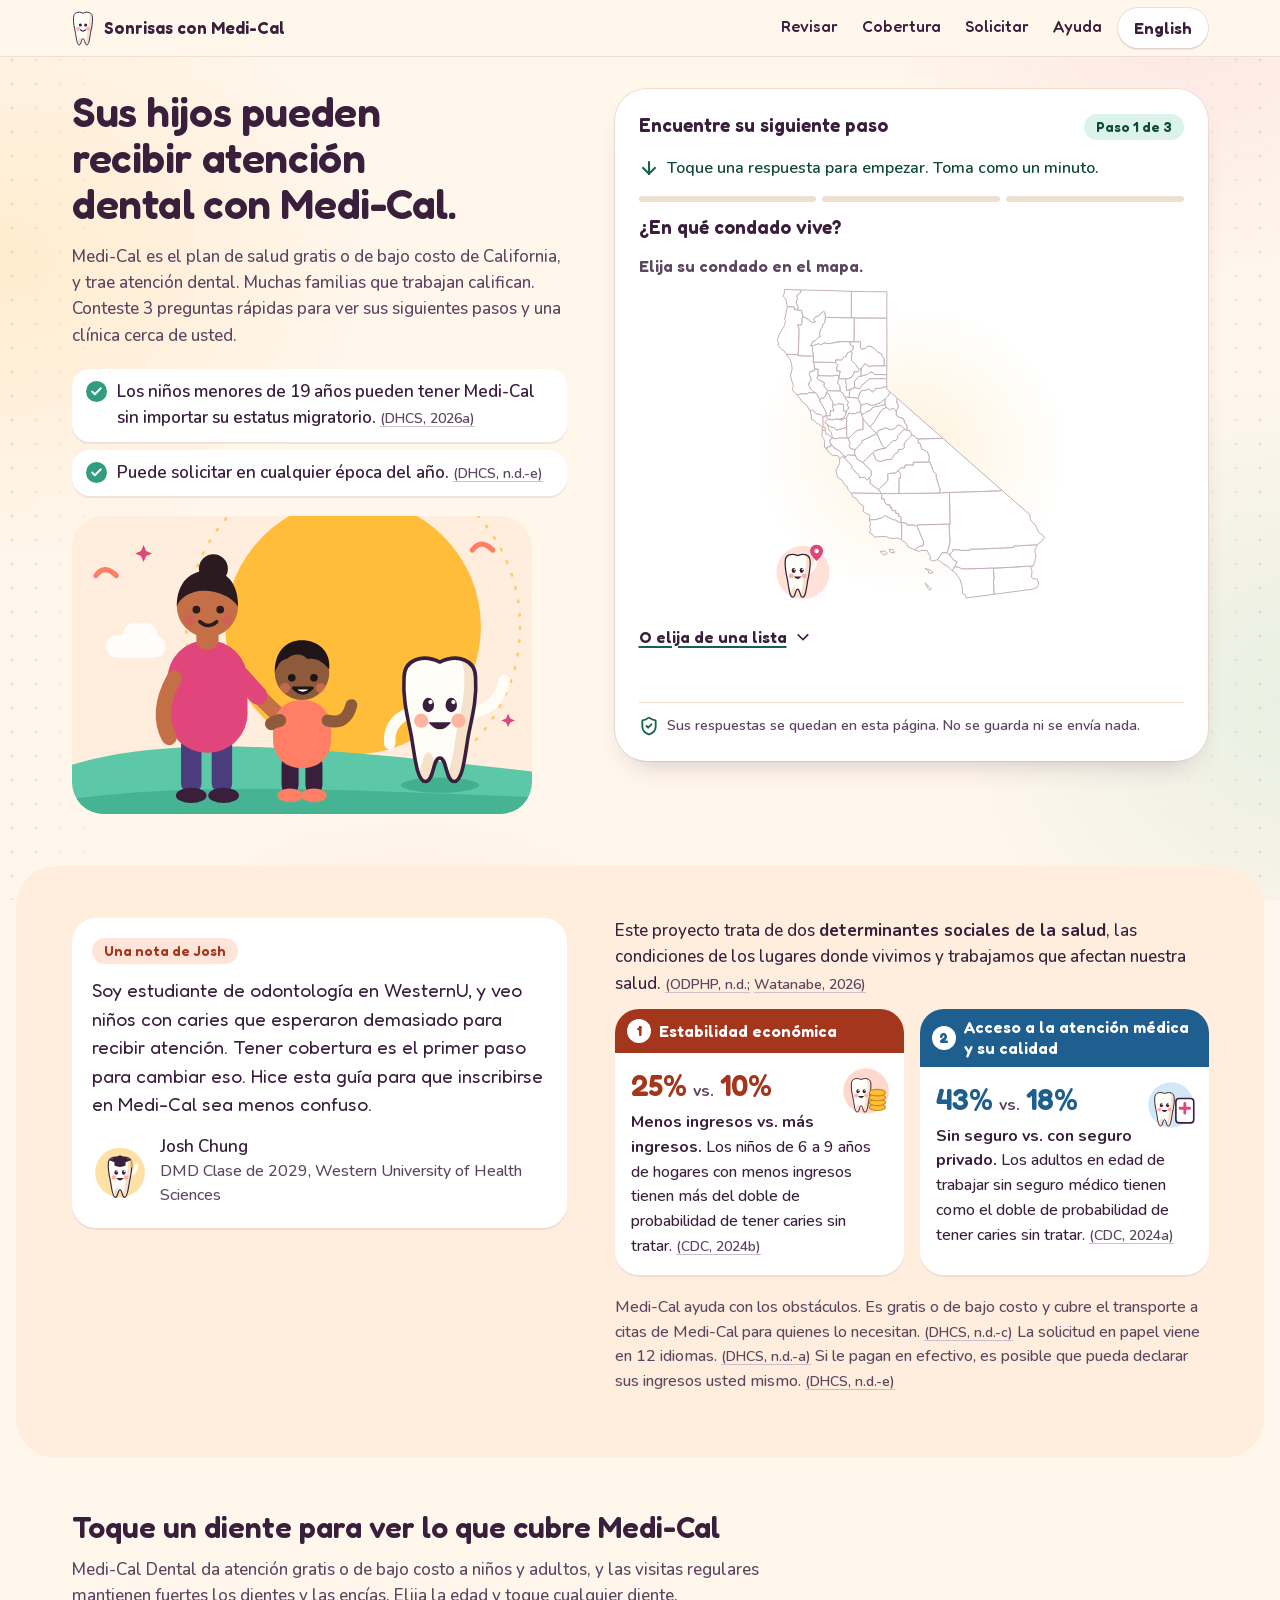
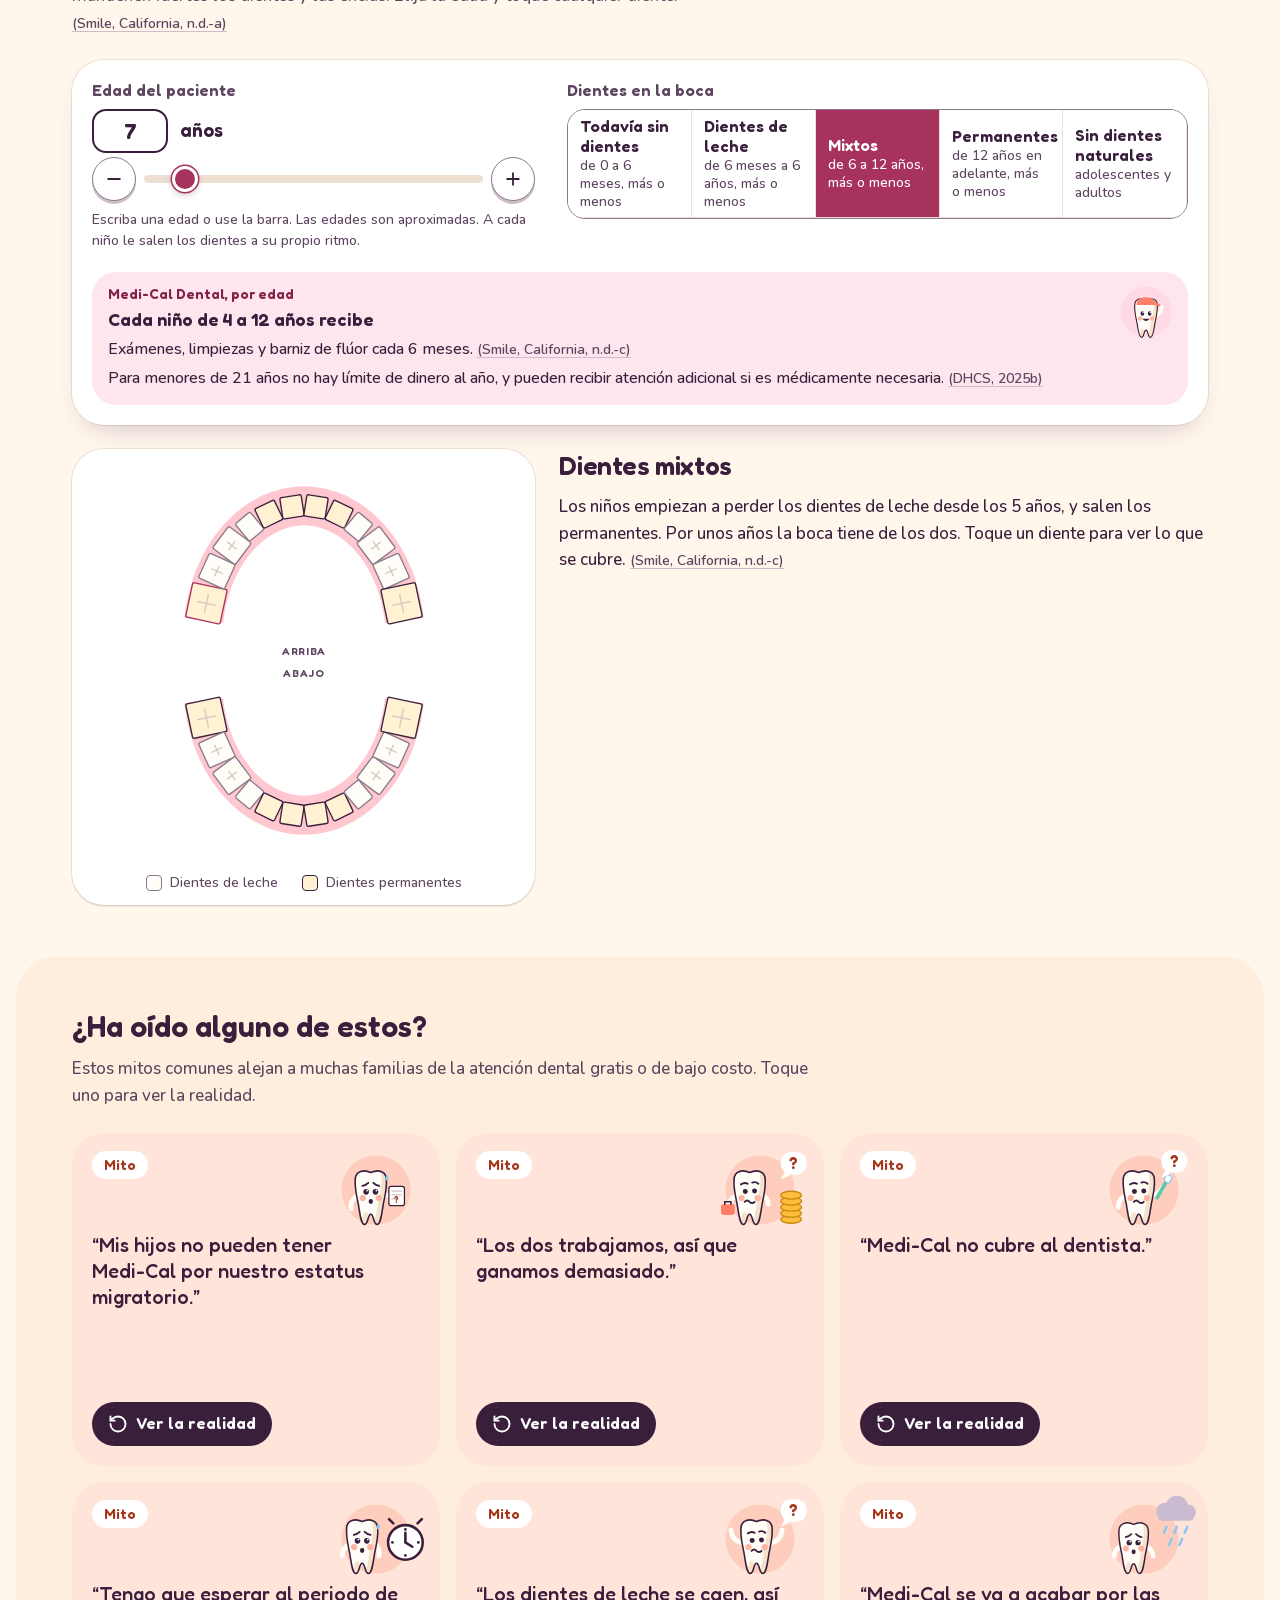
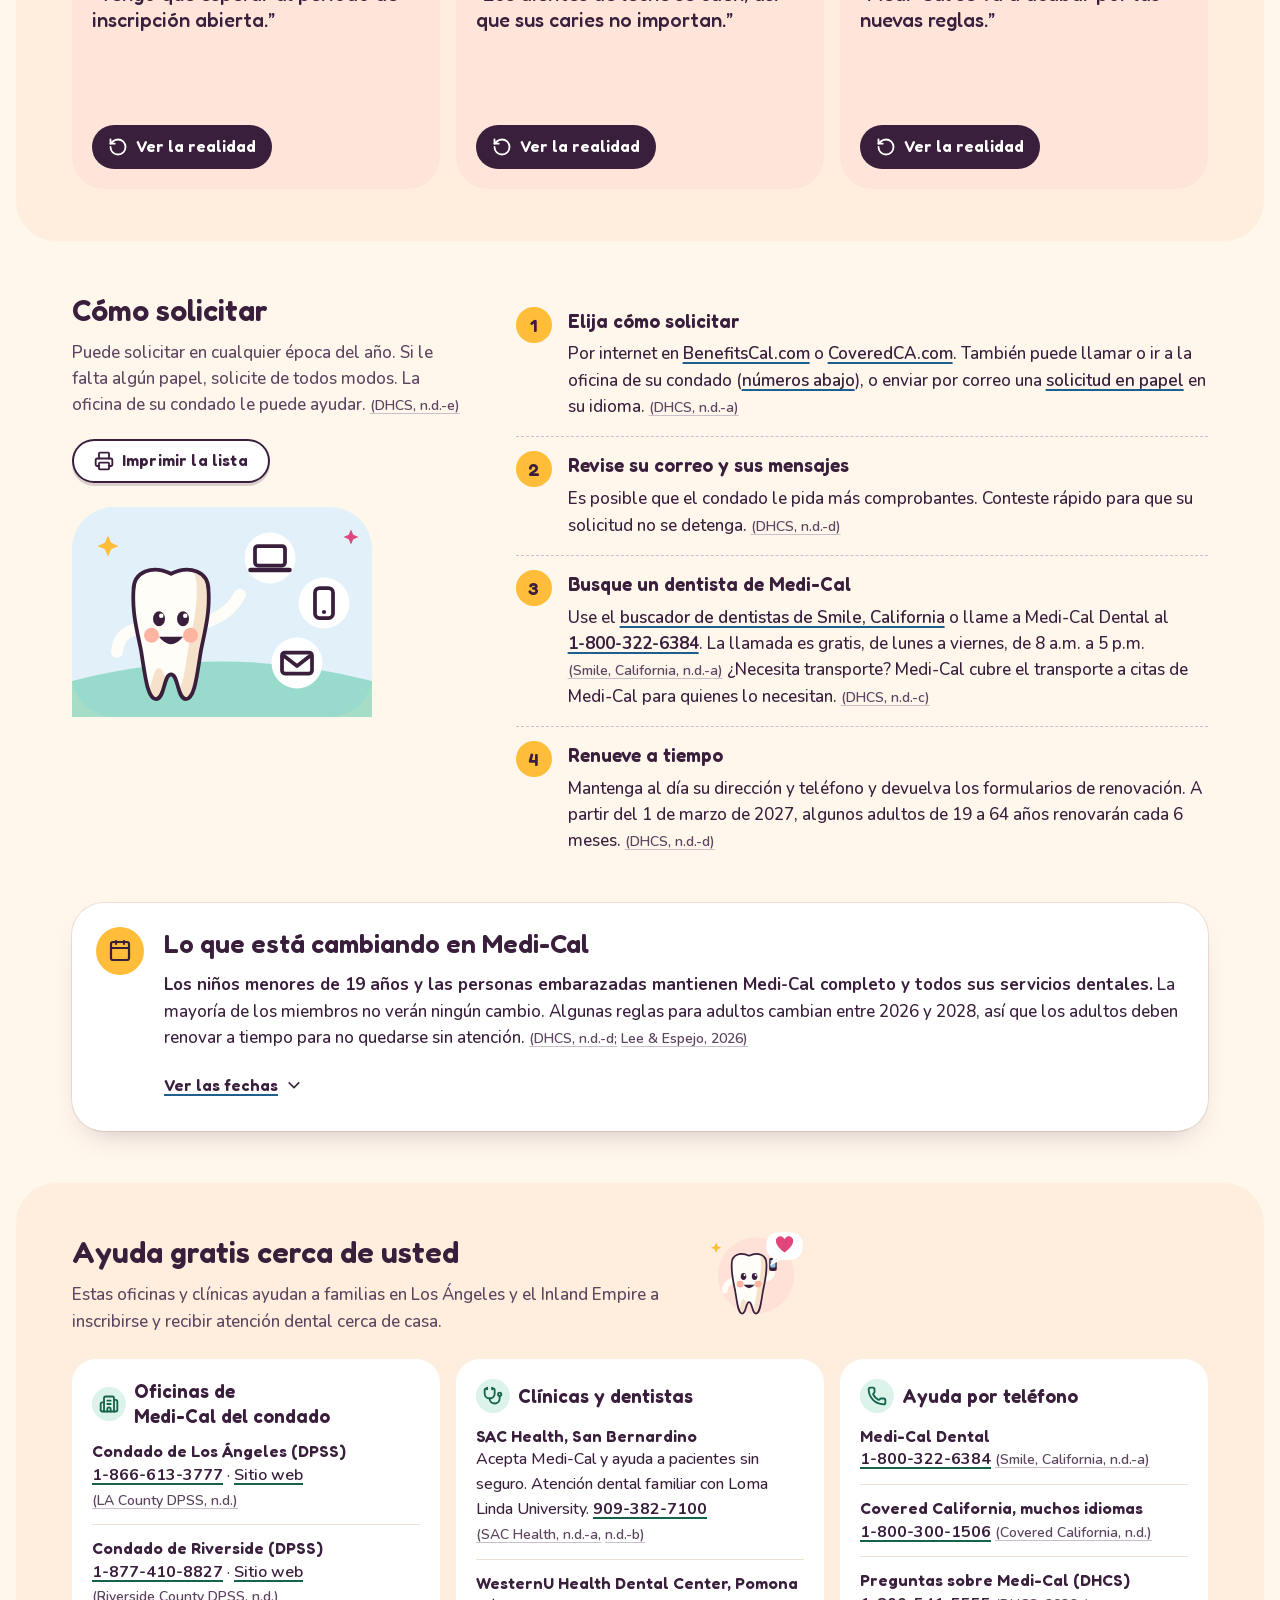
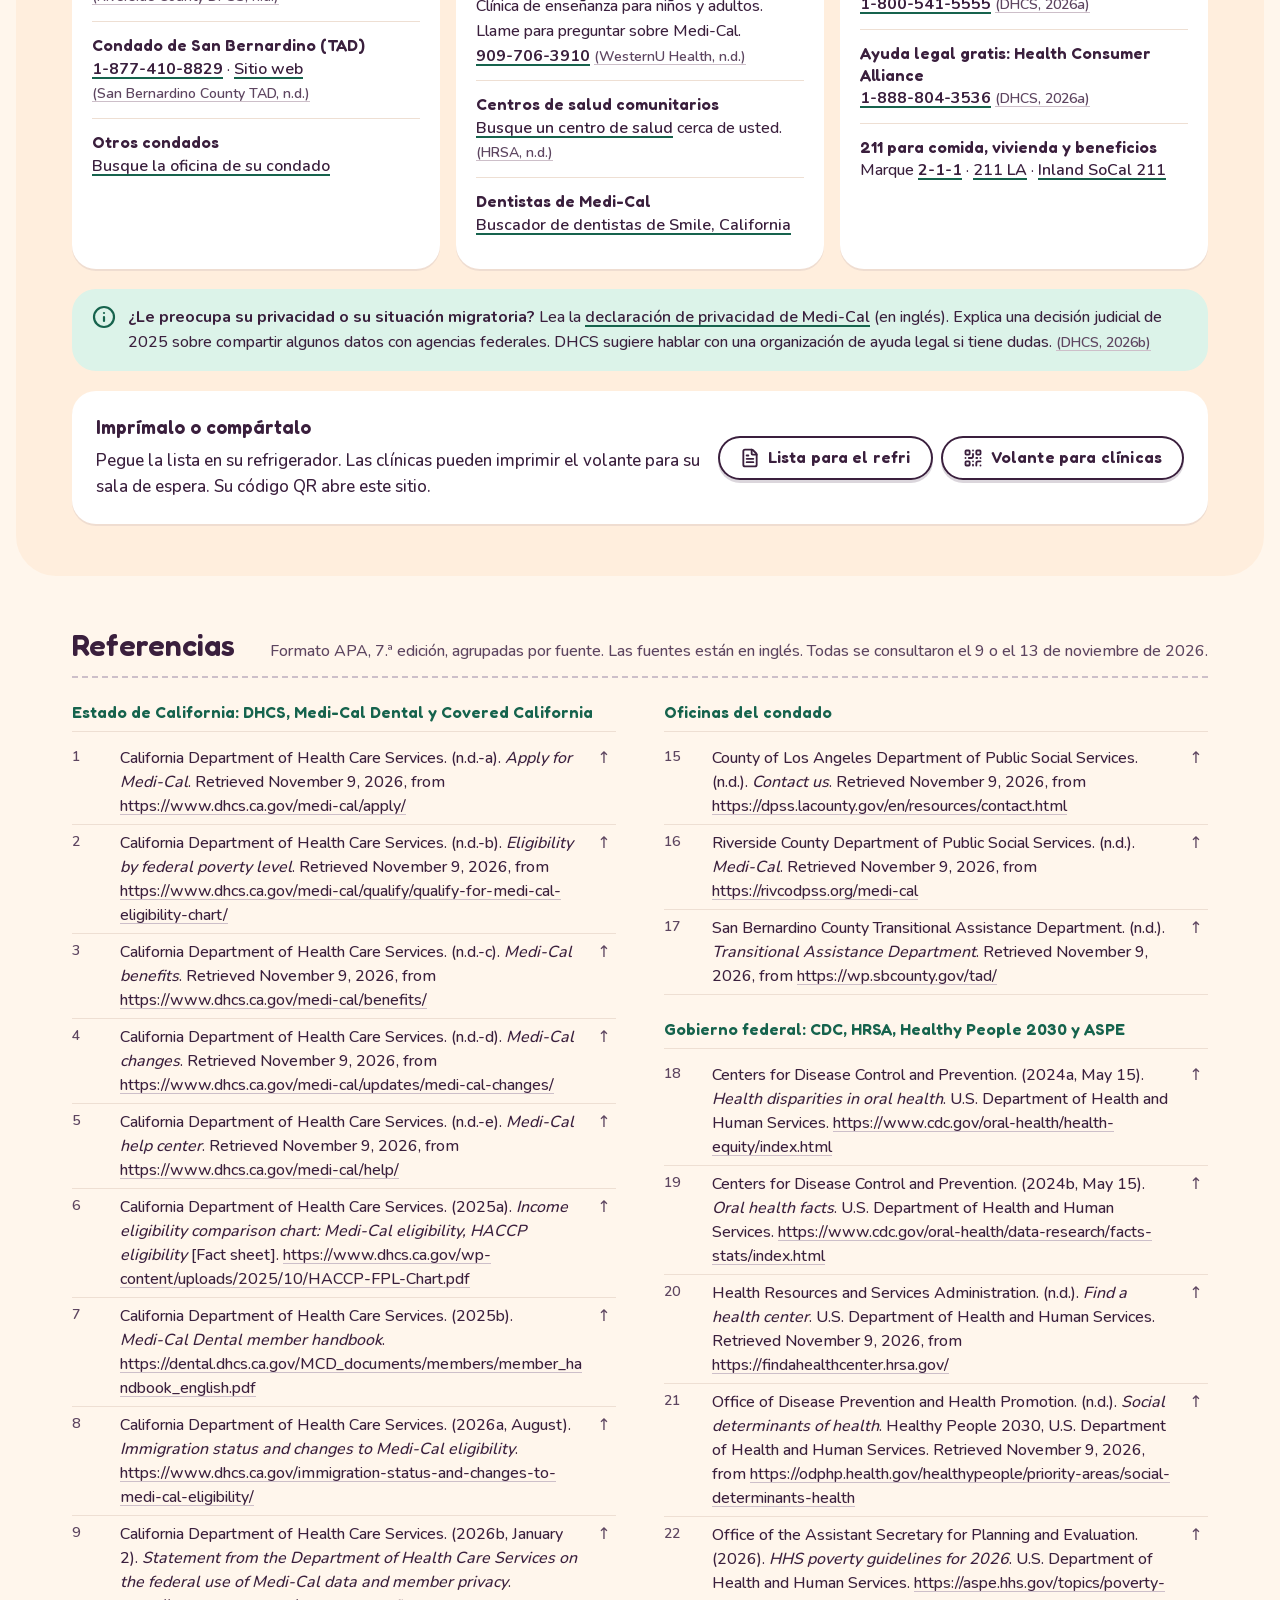
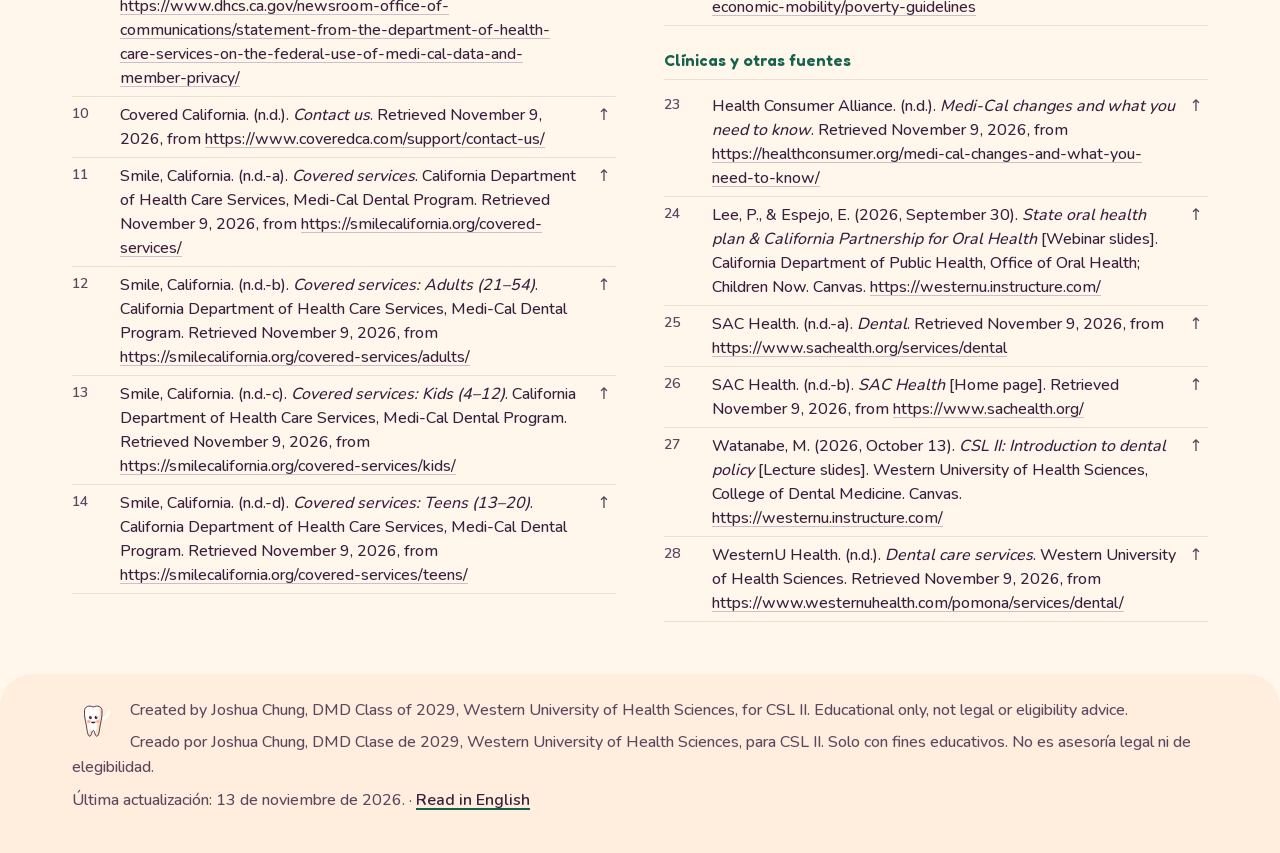
==== commit 1aac01fe: "Cite the CSL II webinar and dental policy lecture; outline the buddies; unclip icon badges (EN + ES)" ====
--- a/es/index.html
+++ b/es/index.html
@@ -18,7 +18,7 @@
   <!--ART:splash--><svg class="splash-art" viewBox="0 0 280 240" focusable="false"><circle class="sp-disc" cx="140" cy="122" r="94" fill="#ffe1a6"/><circle class="sp-ring" cx="140" cy="122" r="110" fill="none" stroke="#ffbd3a" stroke-width="2.5" stroke-dasharray="2 10" stroke-linecap="round"/><g class="sp-bud" transform="translate(41.6 37.7) scale(0.82)"><g class="wave"><path d="M168 118q34-6 42-44" fill="none" stroke="#fffdf8" stroke-width="16" stroke-linecap="round"/></g><path d="M72 122q-24 12-22 40" fill="none" stroke="#fffdf8" stroke-width="16" stroke-linecap="round"/><use href="#bd-body"/><g class="blink"><g fill="#3a1f3d"><ellipse cx="104" cy="108" rx="8" ry="10"/><ellipse cx="136" cy="108" rx="8" ry="10"/></g><circle cx="107" cy="104" r="3" fill="#fff"/><circle cx="139" cy="104" r="3" fill="#fff"/></g><path d="M104 132q16 20 32 0z" fill="#3a1f3d"/></g><g class="sp-spark s1"><path d="M236 38L239.6 46.4L248 50L239.6 53.6L236 62L232.4 53.6L224 50L232.4 46.4Z" fill="#e0457b"/></g><g class="sp-spark s2"><path d="M44 64L47.0 71.0L54 74L47.0 77.0L44 84L41.0 77.0L34 74L41.0 71.0Z" fill="#ffbd3a"/></g><g class="sp-spark s3"><path d="M236 172L238.4 177.6L244 180L238.4 182.4L236 188L233.6 182.4L228 180L233.6 177.6Z" fill="#2f9d7e"/></g></svg><!--/ART:splash-->
 </div>
 <svg class="sprite" aria-hidden="true" focusable="false">
-  <defs><!--ART:defs--><path id="bd-tooth" d="M70 70C70 45 95 36 120 48 145 36 170 45 170 70 172 100 165 125 160 150 155 180 152 215 140 215 128 215 130 182 120 182 110 182 112 215 100 215 88 215 85 180 80 150 75 125 68 100 70 70Z"/><clipPath id="bd-clip"><use href="#bd-tooth"/></clipPath><g id="bd-body"><g clip-path="url(#bd-clip)"><use href="#bd-tooth" fill="#f6e2cb"/><use href="#bd-tooth" fill="#fffdf8" transform="translate(-16 -8)"/></g><circle cx="94" cy="130" r="10" fill="#ffb3a1"/><circle cx="146" cy="130" r="10" fill="#ffb3a1"/></g><!--/ART:defs--></defs>
+  <defs><!--ART:defs--><path id="bd-tooth" d="M70 70C70 45 95 36 120 48 145 36 170 45 170 70 172 100 165 125 160 150 155 180 152 215 140 215 128 215 130 182 120 182 110 182 112 215 100 215 88 215 85 180 80 150 75 125 68 100 70 70Z"/><clipPath id="bd-clip"><use href="#bd-tooth"/></clipPath><g id="bd-body"><g clip-path="url(#bd-clip)"><use href="#bd-tooth" fill="#f6e2cb"/><use href="#bd-tooth" fill="#fffdf8" transform="translate(-16 -8)"/></g><use href="#bd-tooth" fill="none" stroke="#3a1f3d" stroke-width="5" stroke-linejoin="round"/><circle cx="94" cy="130" r="10" fill="#ffb3a1"/><circle cx="146" cy="130" r="10" fill="#ffb3a1"/></g><!--/ART:defs--></defs>
   <symbol id="i-tooth" viewBox="0 0 24 24"><path pathLength="1" d="M7 3C4.8 3 3 4.8 3 7.5c0 2.4 1 3.8 1.6 6 .6 2.5 1 6.5 2.9 6.5 1.7 0 1.6-4.5 4.5-4.5s2.8 4.5 4.5 4.5c1.9 0 2.3-4 2.9-6.5.6-2.2 1.6-3.6 1.6-6C21 4.8 19.2 3 17 3c-1.8 0-3 1-5 1S8.8 3 7 3z"/></symbol>
   <symbol id="i-phone" viewBox="0 0 24 24"><path d="M13.832 16.568a1 1 0 0 0 1.213-.303l.355-.465A2 2 0 0 1 17 15h3a2 2 0 0 1 2 2v3a2 2 0 0 1-2 2A18 18 0 0 1 2 4a2 2 0 0 1 2-2h3a2 2 0 0 1 2 2v3a2 2 0 0 1-.8 1.6l-.468.351a1 1 0 0 0-.292 1.233 14 14 0 0 0 6.392 6.384"/></symbol>
   <symbol id="i-pin" viewBox="0 0 24 24"><path d="M20 10c0 4.993-5.539 10.193-7.399 11.799a1 1 0 0 1-1.202 0C9.539 20.193 4 14.993 4 10a8 8 0 0 1 16 0"/><circle cx="12" cy="10" r="3"/></symbol>
@@ -66,7 +66,7 @@
   <div class="wrap hero-grid">
     <div class="hero-copy">
       <h1 id="hero-h">Sus hijos pueden recibir atención dental con <span class="nowrap">Medi-Cal</span>.</h1>
-      <p class="lead"><span class="nowrap">Medi-Cal</span> es el plan de salud gratis o de bajo costo de California, y trae atención dental. Muchas familias que trabajan califican. Conteste 3 preguntas rápidas para ver su siguiente paso y una clínica cerca de usted.</p>
+      <p class="lead"><span class="nowrap">Medi-Cal</span> es el plan de salud gratis o de bajo costo de California, y trae atención dental. Muchas familias que trabajan califican. Conteste 3 preguntas rápidas para ver sus siguientes pasos y una clínica cerca de usted.</p>
       <ul class="facts">
         <li><svg class="ic" aria-hidden="true"><use href="#i-check"/></svg><span>Los niños menores de 19 años pueden tener <span class="nowrap">Medi-Cal</span> sin importar su estatus migratorio. <a class="cite" id="c-dhcs-imm-1" href="#ref-dhcs-imm">(DHCS, 2026a)</a></span></li>
         <li><svg class="ic" aria-hidden="true"><use href="#i-check"/></svg><span>Puede solicitar en cualquier época del año. <a class="cite" id="c-dhcs-help-1" href="#ref-dhcs-help">(DHCS, n.d.-e)</a></span></li>
@@ -217,7 +217,7 @@
       <div class="sig-row"><!--ART:note--><svg class="note-pic" viewBox="0 0 72 72" aria-hidden="true" focusable="false"><circle cx="36" cy="38" r="32" fill="#ffe1a6"/><g transform="translate(0.0 5.5) scale(0.3)"><path d="M168 116q22-10 22-40" fill="none" stroke="#fffdf8" stroke-width="16" stroke-linecap="round"/><use href="#bd-body"/><g fill="#3a1f3d"><ellipse cx="104" cy="108" rx="8" ry="10"/><ellipse cx="136" cy="108" rx="8" ry="10"/></g><circle cx="107" cy="104" r="3" fill="#fff"/><circle cx="139" cy="104" r="3" fill="#fff"/><path d="M104 132q16 20 32 0z" fill="#3a1f3d"/><path d="M72 54l48-20 48 20-48 20z" fill="#3a1f3d"/><path d="M96 64v14q24 12 48 0V64" fill="#3a1f3d"/><path d="M168 54v26" stroke="#ffbd3a" stroke-width="5"/><circle cx="168" cy="82" r="5" fill="#ffbd3a"/></g></svg><!--/ART:note--><p class="signature"><span class="sig-name">Josh Chung</span><span class="sig-role">DMD Clase de 2029, Western University of Health Sciences</span></p></div>
     </div>
     <div class="sdoh">
-      <p class="sdoh-lead">Este proyecto trata de dos <strong>determinantes sociales de la salud</strong>, las condiciones de los lugares donde vivimos y trabajamos que afectan nuestra salud. <a class="cite" id="c-odphp-1" href="#ref-odphp">(ODPHP, n.d.)</a></p>
+      <p class="sdoh-lead">Este proyecto trata de dos <strong>determinantes sociales de la salud</strong>, las condiciones de los lugares donde vivimos y trabajamos que afectan nuestra salud. <a class="cite" id="c-odphp-1" href="#ref-odphp">(ODPHP, n.d.;</a> <a class="cite" id="c-watanabe-1" href="#ref-watanabe">Watanabe, 2026)</a></p>
       <ul class="sdoh-pairs" aria-label="Determinantes sociales de la salud que se abordan">
         <li class="sdoh-pair">
           <p class="sdoh-tag"><span class="sdoh-n" aria-hidden="true">1</span>Estabilidad económica</p>
@@ -519,14 +519,14 @@
       <div class="callout-icon"><svg class="ic" aria-hidden="true"><use href="#i-calendar"/></svg></div>
       <div>
         <h3>Lo que está cambiando en <span class="nowrap">Medi-Cal</span></h3>
-        <p><strong>Los niños menores de 19 años y las personas embarazadas mantienen <span class="nowrap">Medi-Cal</span> completo y todos sus servicios dentales.</strong> La mayoría de los miembros no verán ningún cambio. Algunas reglas para adultos cambian entre 2026 y 2028, así que los adultos deben renovar a tiempo para no quedarse sin atención. <a class="cite" id="c-dhcs-changes-6" href="#ref-dhcs-changes">(DHCS, n.d.-d)</a></p>
+        <p><strong>Los niños menores de 19 años y las personas embarazadas mantienen <span class="nowrap">Medi-Cal</span> completo y todos sus servicios dentales.</strong> La mayoría de los miembros no verán ningún cambio. Algunas reglas para adultos cambian entre 2026 y 2028, así que los adultos deben renovar a tiempo para no quedarse sin atención. <a class="cite" id="c-dhcs-changes-6" href="#ref-dhcs-changes">(DHCS, n.d.-d;</a> <a class="cite" id="c-lee-1" href="#ref-lee">Lee &amp; Espejo, 2026)</a></p>
         <details>
           <summary>Ver las fechas</summary>
           <ul class="dates">
             <li><strong>Desde el 1 de enero de 2026:</strong> la mayoría de los adultos de 19 años o más sin un estatus migratorio que califique no pueden inscribirse por primera vez en <span class="nowrap">Medi-Cal</span> completo. Quienes ya lo tienen lo mantienen si renuevan a tiempo. Si la cobertura termina, tienen 3 meses para volver a inscribirse.</li>
             <li><strong>Desde el 1 de enero de 2026:</strong> regresa el límite de bienes para adultos de 65 años o más y personas con discapacidades ($130,000 para una persona, más $65,000 por cada persona adicional). No aplica a los niños. <a class="cite" id="c-hca-1" href="#ref-hca">(HCA, n.d.)</a></li>
             <li><strong>1 de enero de 2027:</strong> algunos adultos de 19 a 64 años tendrán que trabajar, estudiar o hacer voluntariado 80 horas al mes, o ganar al menos $580 al mes. Los padres de niños de 13 años o menos no tienen que hacerlo.</li>
-            <li><strong>1 de julio de 2027:</strong> algunos adultos, según su estatus migratorio, solo recibirán atención dental de emergencia y pagarán $30 al mes para mantener <span class="nowrap">Medi-Cal</span> completo. <a class="cite" id="c-hca-2" href="#ref-hca">(HCA, n.d.)</a></li>
+            <li><strong>1 de julio de 2027:</strong> algunos adultos, según su estatus migratorio, solo recibirán atención dental de emergencia y pagarán $30 al mes para mantener <span class="nowrap">Medi-Cal</span> completo. <a class="cite" id="c-hca-2" href="#ref-hca">(HCA, n.d.)</a> Si esto le aplica, reciba la atención dental que necesita antes de esa fecha. <a class="cite" id="c-lee-2" href="#ref-lee">(Lee &amp; Espejo, 2026)</a></li>
             <li><strong>1 de octubre de 2028:</strong> pequeños copagos para algunos adultos que ganan más de $15,560 al año. Sin copagos para niños, chequeos ni centros de salud comunitarios.</li>
           </ul>
           <p class="small">Vea cómo se afecta cada estatus migratorio en la <a href="https://www.dhcs.ca.gov/immigration-status-and-changes-to-medi-cal-eligibility/">tabla de estatus migratorio de DHCS</a> (en inglés). <a class="cite" id="c-dhcs-imm-5" href="#ref-dhcs-imm">(DHCS, 2026a)</a></p>
@@ -603,9 +603,9 @@
           <li id="ref-dhcs-apply"><span class="n" aria-hidden="true">1</span>California Department of Health Care Services. (n.d.-a). <em>Apply for <span class="nowrap">Medi-Cal</span></em>. Retrieved November 9, 2026, from <a href="https://www.dhcs.ca.gov/medi-cal/apply/">https://www.dhcs.ca.gov/medi-cal/apply/</a><a class="back" href="#c-dhcs-apply-5" lang="es" aria-label="Volver al texto">↑</a></li>
           <li id="ref-dhcs-fpl"><span class="n" aria-hidden="true">2</span>California Department of Health Care Services. (n.d.-b). <em>Eligibility by federal poverty level</em>. Retrieved November 9, 2026, from <a href="https://www.dhcs.ca.gov/medi-cal/qualify/qualify-for-medi-cal-eligibility-chart/">https://www.dhcs.ca.gov/medi-cal/qualify/qualify-for-medi-cal-eligibility-chart/</a><a class="back" href="#check" lang="es" aria-label="Volver al texto">↑</a></li>
           <li id="ref-dhcs-benefits"><span class="n" aria-hidden="true">3</span>California Department of Health Care Services. (n.d.-c). <em><span class="nowrap">Medi-Cal</span> benefits</em>. Retrieved November 9, 2026, from <a href="https://www.dhcs.ca.gov/medi-cal/benefits/">https://www.dhcs.ca.gov/medi-cal/benefits/</a><a class="back" href="#c-dhcs-benefits-1" lang="es" aria-label="Volver al texto">↑</a></li>
-          <li id="ref-dhcs-changes"><span class="n" aria-hidden="true">4</span>California Department of Health Care Services. (n.d.-d). <em><span class="nowrap">Medi-Cal</span> changes</em>. Retrieved November 9, 2026, from <a href="https://www.dhcs.ca.gov/medi-cal/updates/medi-cal-changes/">https://www.dhcs.ca.gov/medi-cal/updates/medi-cal-changes/</a><a class="back" href="#c-dhcs-changes-4" lang="es" aria-label="Volver al texto">↑</a></li>
+          <li id="ref-dhcs-changes"><span class="n" aria-hidden="true">4</span>California Department of Health Care Services. (n.d.-d). <em><span class="nowrap">Medi-Cal</span> changes</em>. Retrieved November 9, 2026, from <a href="https://www.dhcs.ca.gov/medi-cal/updates/medi-cal-changes/">https://www.dhcs.ca.gov/medi-cal/updates/medi-cal-changes/</a><a class="back" href="#c-dhcs-changes-3" lang="es" aria-label="Volver al texto">↑</a></li>
           <li id="ref-dhcs-help"><span class="n" aria-hidden="true">5</span>California Department of Health Care Services. (n.d.-e). <em><span class="nowrap">Medi-Cal</span> help center</em>. Retrieved November 9, 2026, from <a href="https://www.dhcs.ca.gov/medi-cal/help/">https://www.dhcs.ca.gov/medi-cal/help/</a><a class="back" href="#c-dhcs-help-1" lang="es" aria-label="Volver al texto">↑</a></li>
-          <li id="ref-dhcs-haccp"><span class="n" aria-hidden="true">6</span>California Department of Health Care Services. (2025a). <em>Income eligibility comparison chart: <span class="nowrap">Medi-Cal</span> eligibility, HACCP eligibility</em> [Fact sheet]. <a href="https://www.dhcs.ca.gov/wp-content/uploads/2025/10/HACCP-FPL-Chart.pdf">https://www.dhcs.ca.gov/wp-content/uploads/2025/10/HACCP-FPL-Chart.pdf</a><a class="back" href="#check" lang="es" aria-label="Volver al texto">↑</a></li>
+          <li id="ref-dhcs-haccp"><span class="n" aria-hidden="true">6</span>California Department of Health Care Services. (2025a). <em>Income eligibility comparison chart: <span class="nowrap">Medi-Cal</span> eligibility, HACCP eligibility</em> [Fact sheet]. <a href="https://www.dhcs.ca.gov/wp-content/uploads/2025/10/HACCP-FPL-Chart.pdf">https://www.dhcs.ca.gov/wp-content/uploads/2025/10/HACCP-FPL-Chart.pdf</a><a class="back" href="#c-dhcs-haccp-2" lang="es" aria-label="Volver al texto">↑</a></li>
           <li id="ref-dhcs-dental"><span class="n" aria-hidden="true">7</span>California Department of Health Care Services. (2025b). <em><span class="nowrap">Medi-Cal</span> Dental member handbook</em>. <a href="https://dental.dhcs.ca.gov/MCD_documents/members/member_handbook_english.pdf">https://dental.dhcs.ca.gov/MCD_documents/members/member_handbook_english.pdf</a><a class="back" href="#coverage" lang="es" aria-label="Volver al texto">↑</a></li>
           <li id="ref-dhcs-imm"><span class="n" aria-hidden="true">8</span>California Department of Health Care Services. (2026a, August). <em>Immigration status and changes to <span class="nowrap">Medi-Cal</span> eligibility</em>. <a href="https://www.dhcs.ca.gov/immigration-status-and-changes-to-medi-cal-eligibility/">https://www.dhcs.ca.gov/immigration-status-and-changes-to-medi-cal-eligibility/</a><a class="back" href="#c-dhcs-imm-1" lang="es" aria-label="Volver al texto">↑</a></li>
           <li id="ref-dhcs-privacy"><span class="n" aria-hidden="true">9</span>California Department of Health Care Services. (2026b, January 2). <em>Statement from the Department of Health Care Services on the federal use of <span class="nowrap">Medi-Cal</span> data and member privacy</em>. <a href="https://www.dhcs.ca.gov/newsroom-office-of-communications/statement-from-the-department-of-health-care-services-on-the-federal-use-of-medi-cal-data-and-member-privacy/">https://www.dhcs.ca.gov/newsroom-office-of-communications/statement-from-the-department-of-health-care-services-on-the-federal-use-of-medi-cal-data-and-member-privacy/</a><a class="back" href="#c-dhcs-privacy-1" lang="es" aria-label="Volver al texto">↑</a></li>
@@ -631,16 +631,18 @@
           <li id="ref-cdc"><span class="n" aria-hidden="true">19</span>Centers for Disease Control and Prevention. (2024b, May 15). <em>Oral health facts</em>. U.S. Department of Health and Human Services. <a href="https://www.cdc.gov/oral-health/data-research/facts-stats/index.html">https://www.cdc.gov/oral-health/data-research/facts-stats/index.html</a><a class="back" href="#c-cdc-2" lang="es" aria-label="Volver al texto">↑</a></li>
           <li id="ref-hrsa"><span class="n" aria-hidden="true">20</span>Health Resources and Services Administration. (n.d.). <em>Find a health center</em>. U.S. Department of Health and Human Services. Retrieved November 9, 2026, from <a href="https://findahealthcenter.hrsa.gov/">https://findahealthcenter.hrsa.gov/</a><a class="back" href="#c-hrsa-3" lang="es" aria-label="Volver al texto">↑</a></li>
           <li id="ref-odphp"><span class="n" aria-hidden="true">21</span>Office of Disease Prevention and Health Promotion. (n.d.). <em>Social determinants of health</em>. Healthy People 2030, U.S. Department of Health and Human Services. Retrieved November 9, 2026, from <a href="https://odphp.health.gov/healthypeople/priority-areas/social-determinants-health">https://odphp.health.gov/healthypeople/priority-areas/social-determinants-health</a><a class="back" href="#c-odphp-1" lang="es" aria-label="Volver al texto">↑</a></li>
-          <li id="ref-aspe"><span class="n" aria-hidden="true">22</span>Office of the Assistant Secretary for Planning and Evaluation. (2026). <em>HHS poverty guidelines for 2026</em>. U.S. Department of Health and Human Services. <a href="https://aspe.hhs.gov/topics/poverty-economic-mobility/poverty-guidelines">https://aspe.hhs.gov/topics/poverty-economic-mobility/poverty-guidelines</a><a class="back" href="#check" lang="es" aria-label="Volver al texto">↑</a></li>
+          <li id="ref-aspe"><span class="n" aria-hidden="true">22</span>Office of the Assistant Secretary for Planning and Evaluation. (2026). <em>HHS poverty guidelines for 2026</em>. U.S. Department of Health and Human Services. <a href="https://aspe.hhs.gov/topics/poverty-economic-mobility/poverty-guidelines">https://aspe.hhs.gov/topics/poverty-economic-mobility/poverty-guidelines</a><a class="back" href="#c-aspe-2" lang="es" aria-label="Volver al texto">↑</a></li>
         </ol>
       </div>
       <div class="ref-group other">
         <h3 id="rg-other">Clínicas y otras fuentes</h3>
         <ol class="refs" lang="en" aria-labelledby="rg-other">
           <li id="ref-hca"><span class="n" aria-hidden="true">23</span>Health Consumer Alliance. (n.d.). <em><span class="nowrap">Medi-Cal</span> changes and what you need to know</em>. Retrieved November 9, 2026, from <a href="https://healthconsumer.org/medi-cal-changes-and-what-you-need-to-know/">https://healthconsumer.org/medi-cal-changes-and-what-you-need-to-know/</a><a class="back" href="#apply" lang="es" aria-label="Volver al texto">↑</a></li>
-          <li id="ref-sac"><span class="n" aria-hidden="true">24</span>SAC Health. (n.d.-a). <em>Dental</em>. Retrieved November 9, 2026, from <a href="https://www.sachealth.org/services/dental">https://www.sachealth.org/services/dental</a><a class="back" href="#c-sac-3" lang="es" aria-label="Volver al texto">↑</a></li>
-          <li id="ref-sac-home"><span class="n" aria-hidden="true">25</span>SAC Health. (n.d.-b). <em>SAC Health</em> [Home page]. Retrieved November 9, 2026, from <a href="https://www.sachealth.org/">https://www.sachealth.org/</a><a class="back" href="#c-sac-home-3" lang="es" aria-label="Volver al texto">↑</a></li>
-          <li id="ref-westernu"><span class="n" aria-hidden="true">26</span>WesternU Health. (n.d.). <em>Dental care services</em>. Western University of Health Sciences. Retrieved November 9, 2026, from <a href="https://www.westernuhealth.com/pomona/services/dental/">https://www.westernuhealth.com/pomona/services/dental/</a><a class="back" href="#c-westernu-2" lang="es" aria-label="Volver al texto">↑</a></li>
+          <li id="ref-lee"><span class="n" aria-hidden="true">24</span>Lee, P., &amp; Espejo, E. (2026, September 30). <em>State oral health plan &amp; California Partnership for Oral Health</em> [Webinar slides]. California Department of Public Health, Office of Oral Health; Children Now. Canvas. <a href="https://westernu.instructure.com/">https://westernu.instructure.com/</a><a class="back" href="#c-lee-1" lang="es" aria-label="Volver al texto">↑</a></li>
+          <li id="ref-sac"><span class="n" aria-hidden="true">25</span>SAC Health. (n.d.-a). <em>Dental</em>. Retrieved November 9, 2026, from <a href="https://www.sachealth.org/services/dental">https://www.sachealth.org/services/dental</a><a class="back" href="#c-sac-3" lang="es" aria-label="Volver al texto">↑</a></li>
+          <li id="ref-sac-home"><span class="n" aria-hidden="true">26</span>SAC Health. (n.d.-b). <em>SAC Health</em> [Home page]. Retrieved November 9, 2026, from <a href="https://www.sachealth.org/">https://www.sachealth.org/</a><a class="back" href="#c-sac-home-3" lang="es" aria-label="Volver al texto">↑</a></li>
+          <li id="ref-watanabe"><span class="n" aria-hidden="true">27</span>Watanabe, M. (2026, October 13). <em>CSL II: Introduction to dental policy</em> [Lecture slides]. Western University of Health Sciences, College of Dental Medicine. Canvas. <a href="https://westernu.instructure.com/">https://westernu.instructure.com/</a><a class="back" href="#c-watanabe-1" lang="es" aria-label="Volver al texto">↑</a></li>
+          <li id="ref-westernu"><span class="n" aria-hidden="true">28</span>WesternU Health. (n.d.). <em>Dental care services</em>. Western University of Health Sciences. Retrieved November 9, 2026, from <a href="https://www.westernuhealth.com/pomona/services/dental/">https://www.westernuhealth.com/pomona/services/dental/</a><a class="back" href="#c-westernu-2" lang="es" aria-label="Volver al texto">↑</a></li>
         </ol>
       </div>
     </div>
--- a/styles.css
+++ b/styles.css
@@ -101,7 +101,7 @@
 :focus-visible { outline: 3px solid var(--sa); outline-offset: 2px; }
 
 .sprite { position: absolute; width: 0; height: 0; overflow: hidden; }
-.ic { width: 24px; height: 24px; flex: none; fill: none; stroke: currentColor; stroke-width: 2.2; stroke-linecap: round; stroke-linejoin: round; }
+.ic { overflow: visible; width: 24px; height: 24px; flex: none; fill: none; stroke: currentColor; stroke-width: 2.2; stroke-linecap: round; stroke-linejoin: round; }
 .nowrap { white-space: nowrap; }
 .small { font-size: var(--t-ui); color: var(--muted); }
 .cite { font-size: var(--t-sm); font-weight: 600; color: var(--muted); white-space: nowrap; text-decoration-color: var(--gray-4); text-decoration-thickness: 1px; }
@@ -751,3 +751,5 @@
   .callout-icon { background: #fff; border: 1.5px solid var(--ink); }
   .facts .ic, .ticks .ic { background: #fff; color: var(--ink); box-shadow: inset 0 0 0 1.5px var(--ink); }
 }
+/* let icon strokes run to the edge of their 24-unit box without being clipped */
+symbol { overflow: visible; }
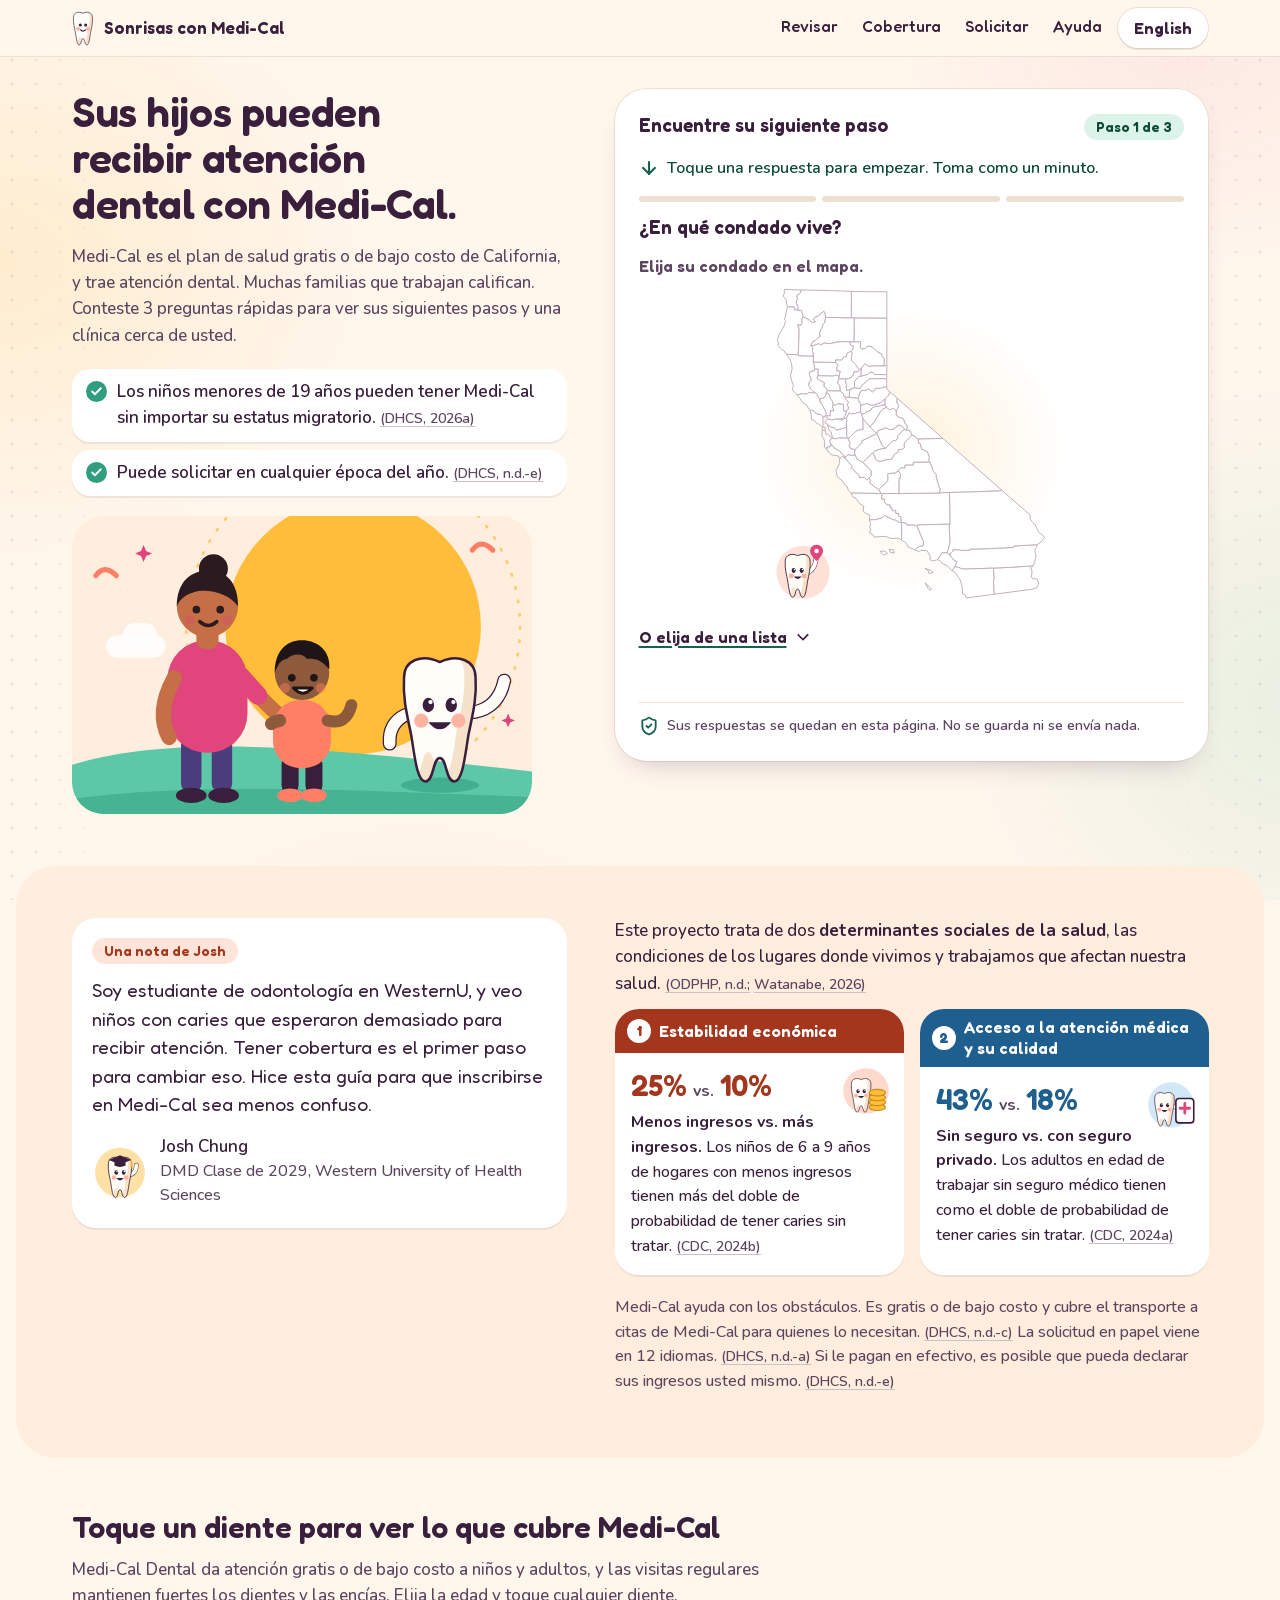
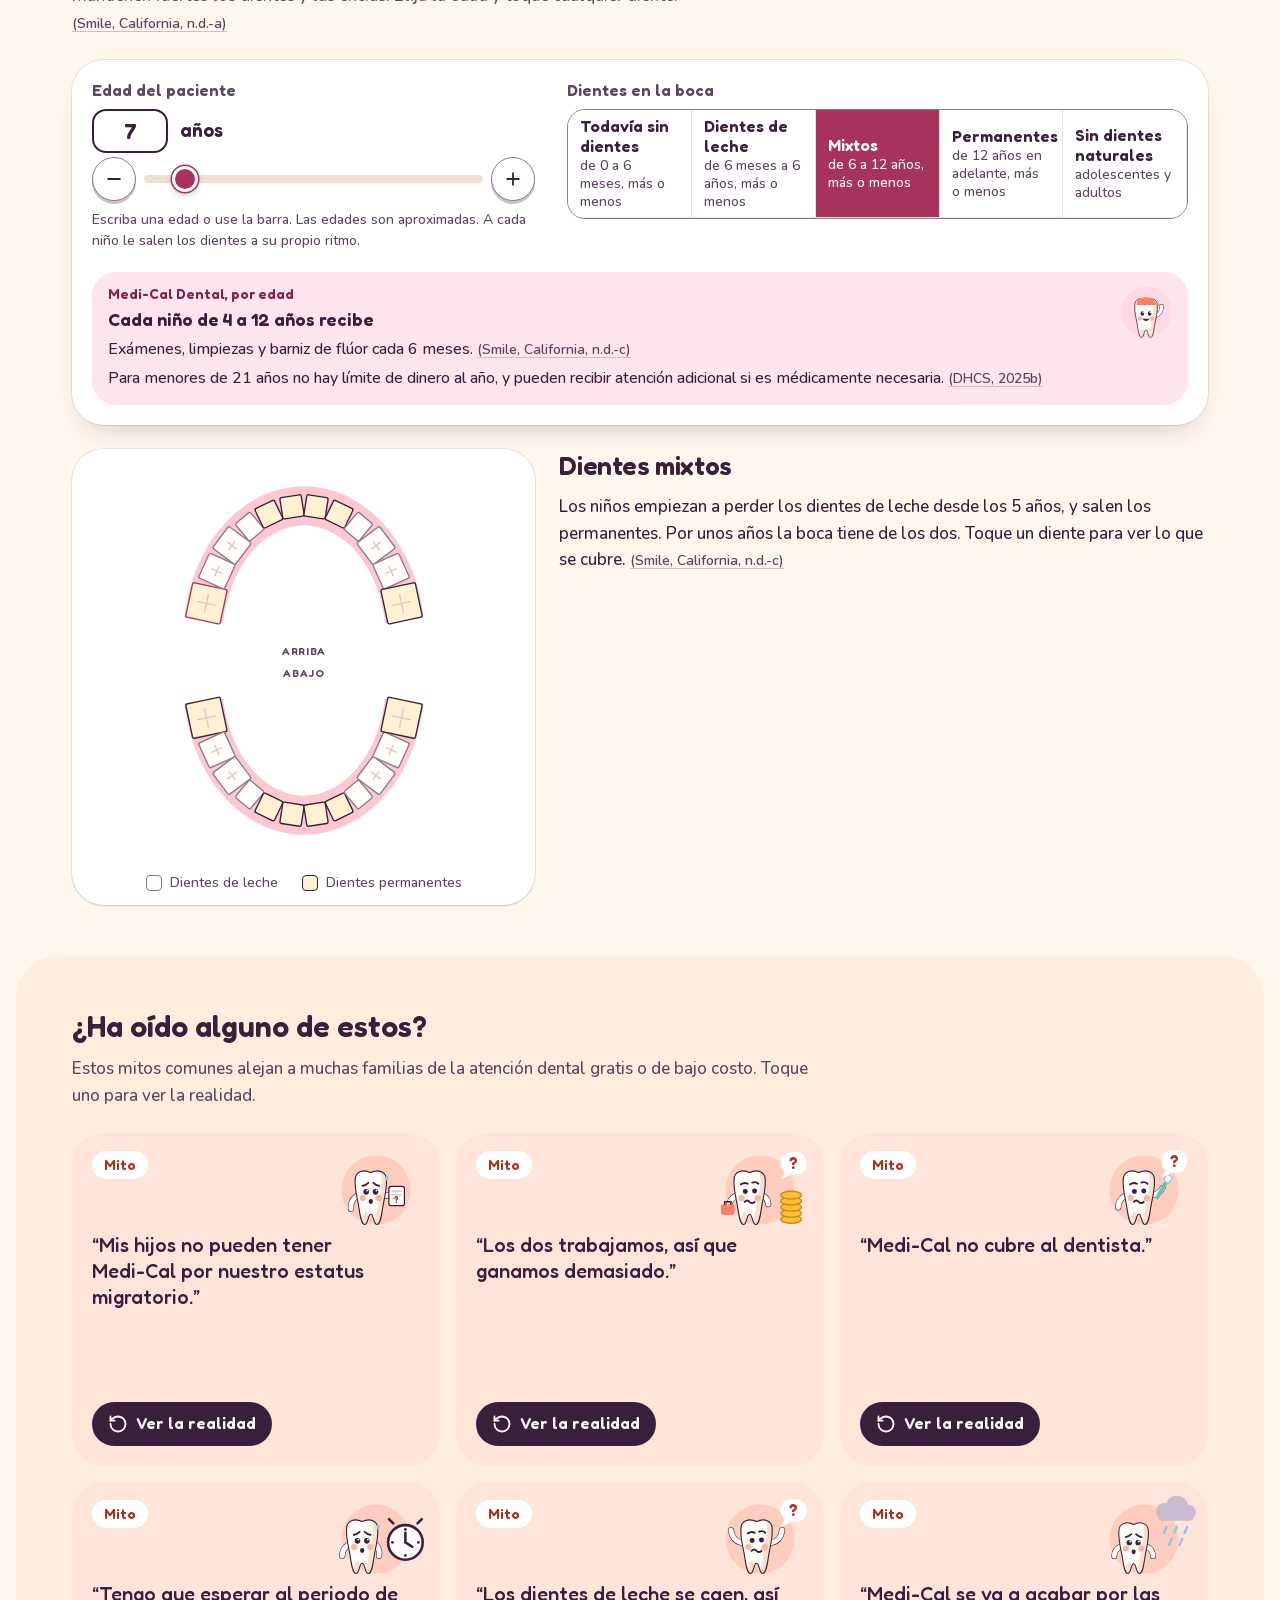
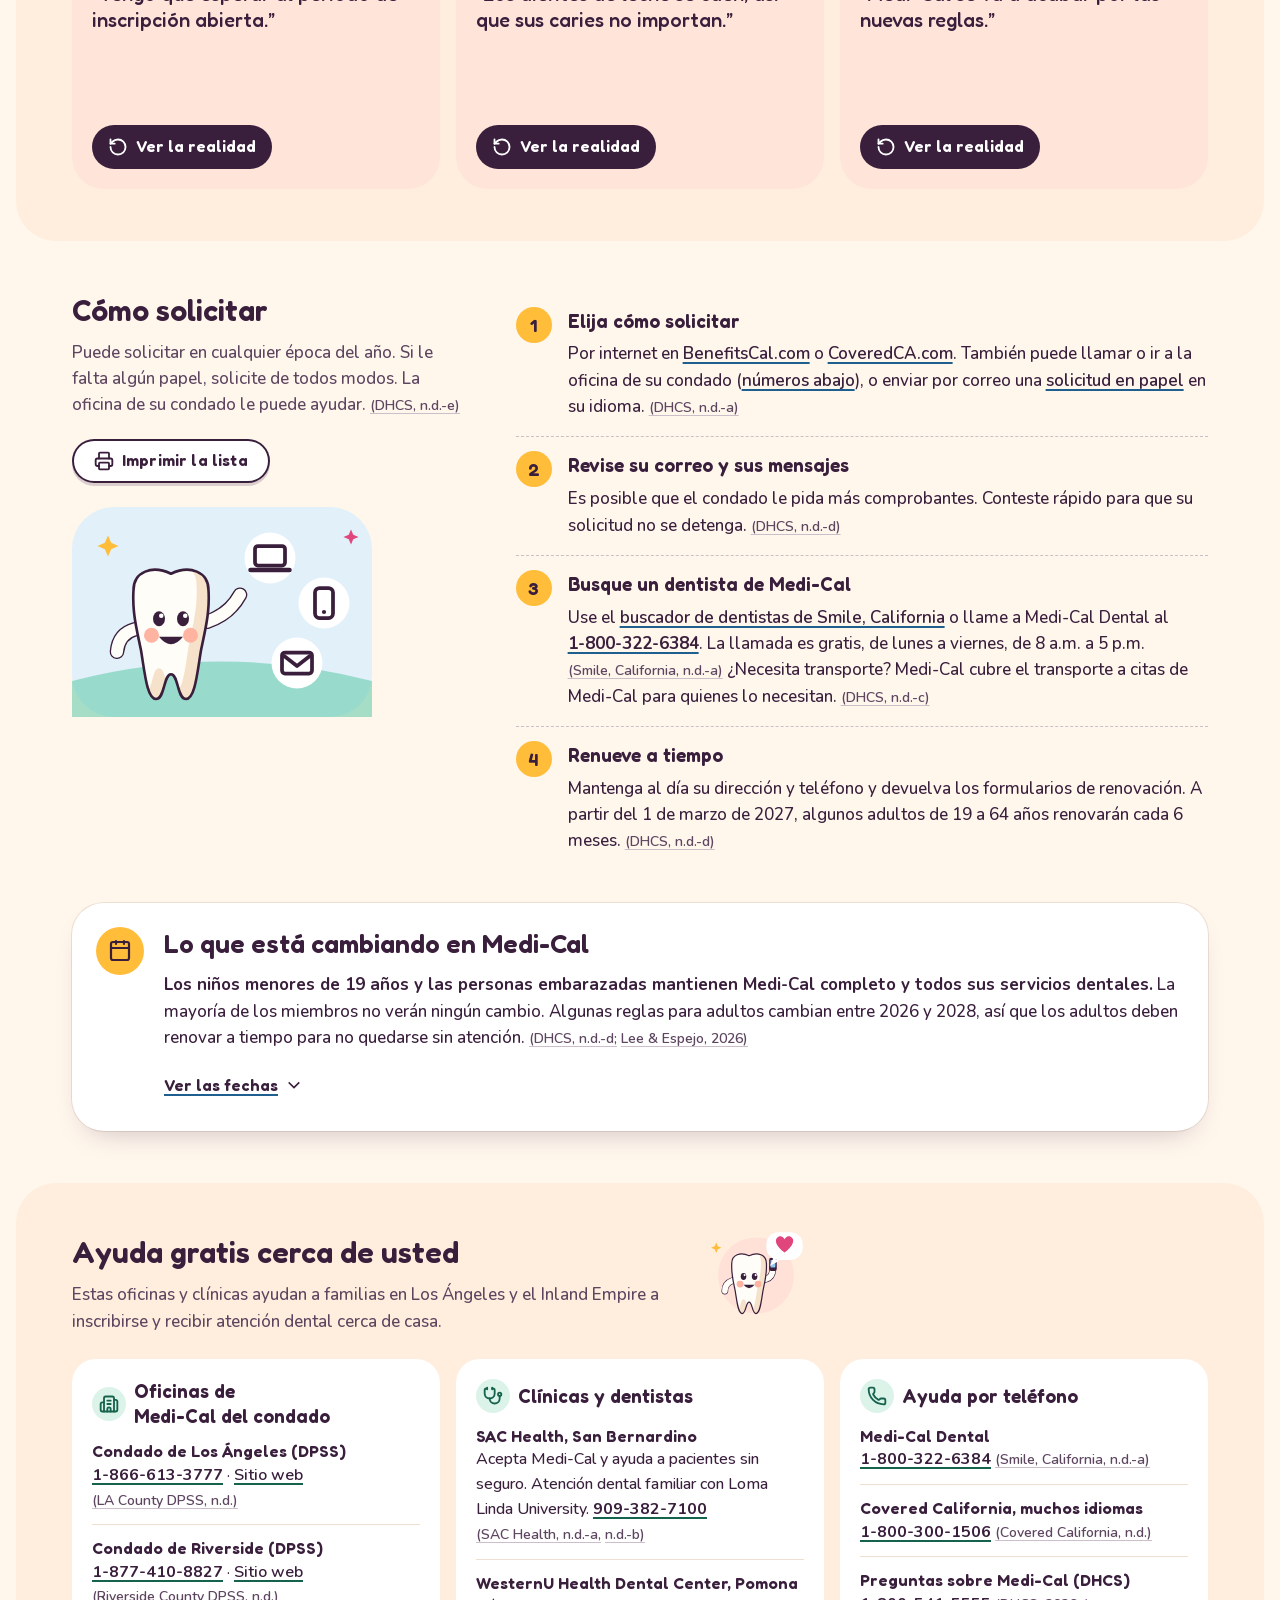
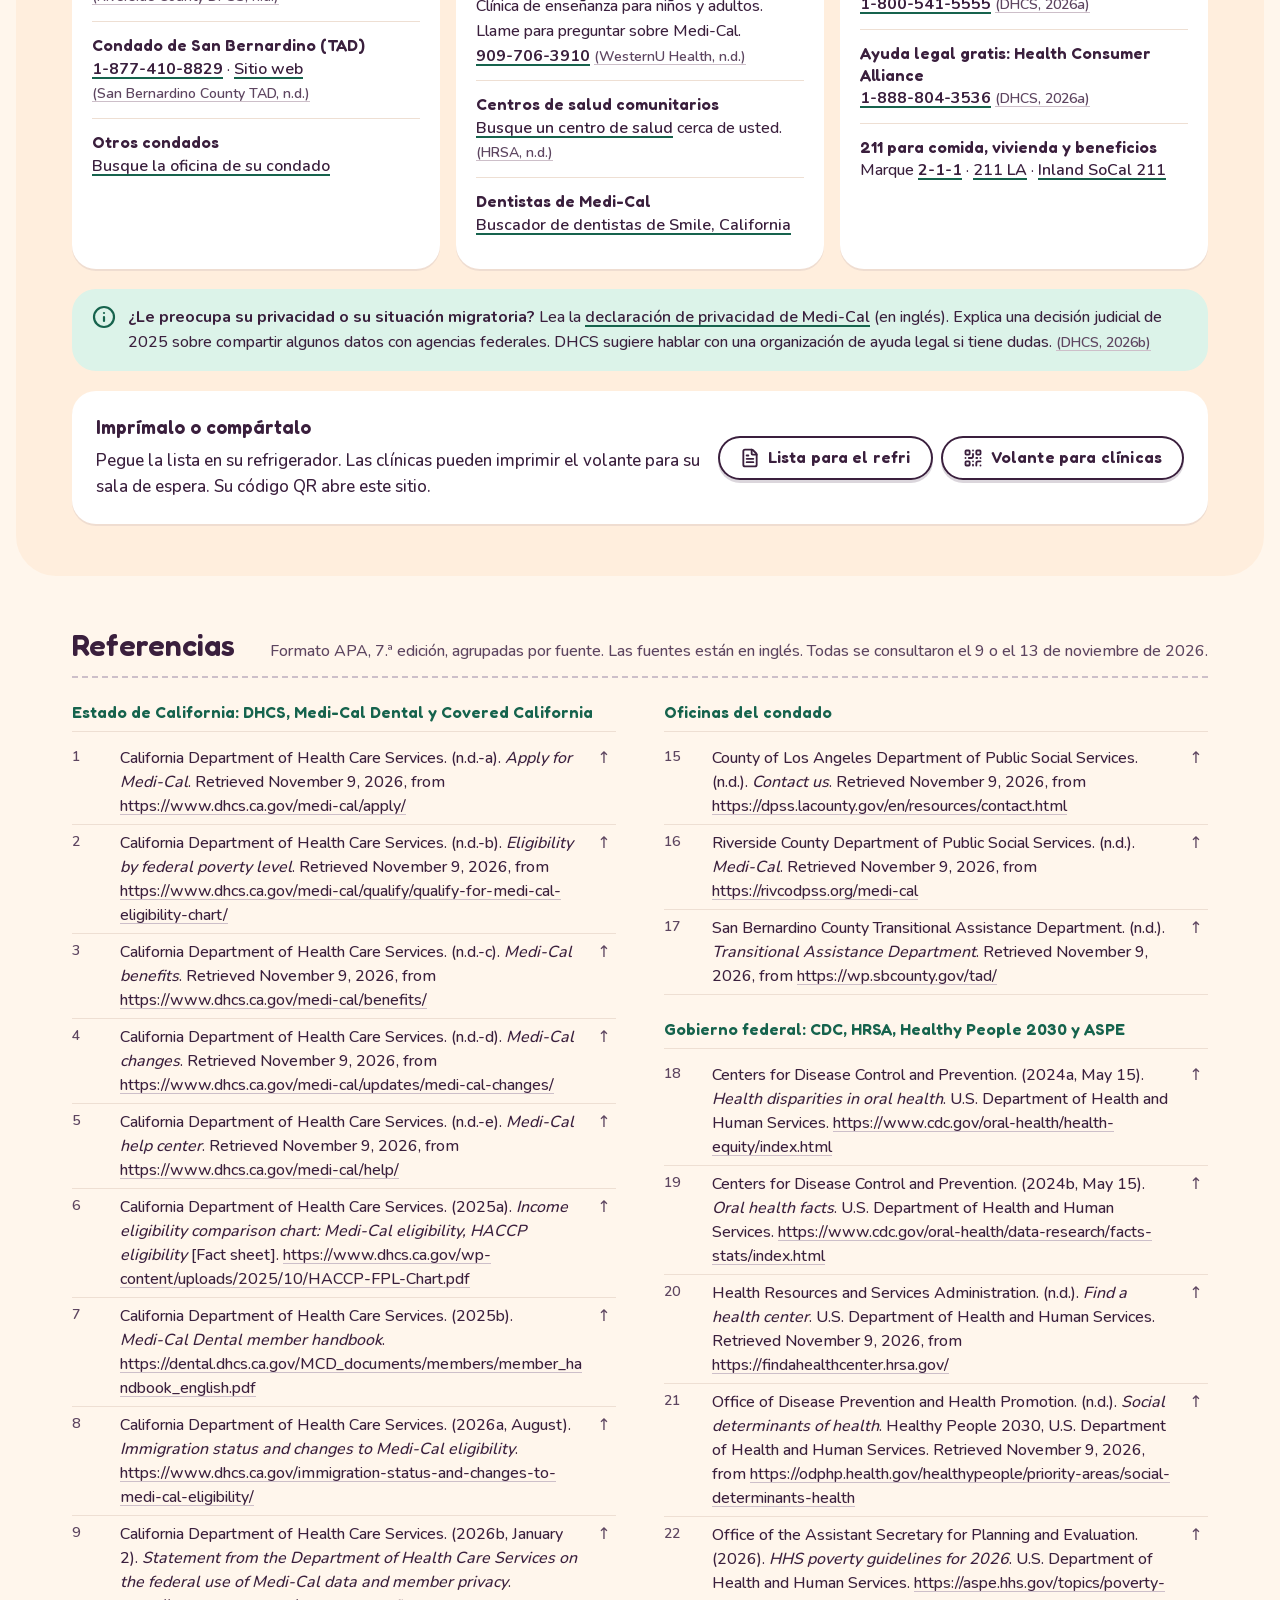
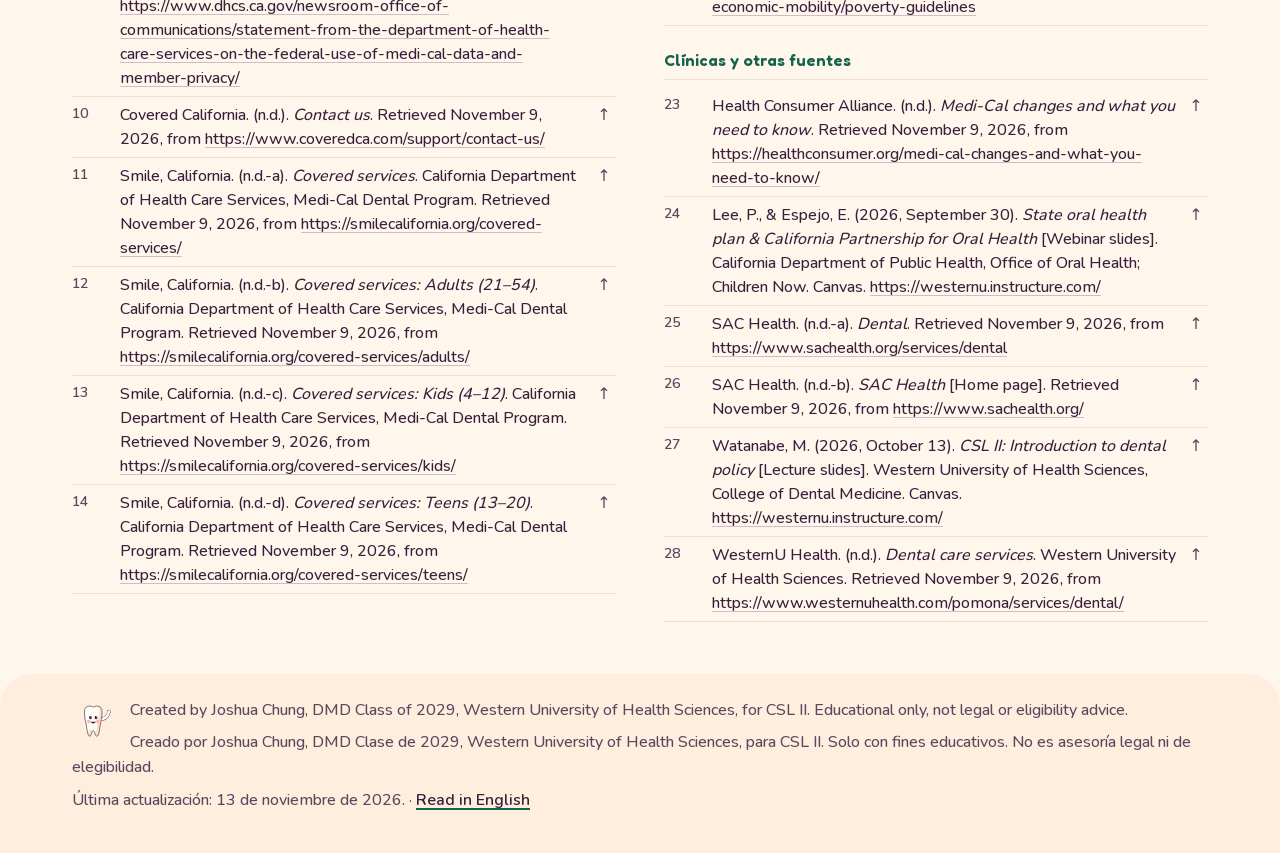
==== commit dd980641: "Outline the buddies' arms and thumbs-up; thinner outline (3.5) site-wide (EN + ES) Co-Authored-By: C" ====
--- a/es/index.html
+++ b/es/index.html
@@ -15,10 +15,10 @@
 </head>
 <body>
 <div class="splash" aria-hidden="true">
-  <!--ART:splash--><svg class="splash-art" viewBox="0 0 280 240" focusable="false"><circle class="sp-disc" cx="140" cy="122" r="94" fill="#ffe1a6"/><circle class="sp-ring" cx="140" cy="122" r="110" fill="none" stroke="#ffbd3a" stroke-width="2.5" stroke-dasharray="2 10" stroke-linecap="round"/><g class="sp-bud" transform="translate(41.6 37.7) scale(0.82)"><g class="wave"><path d="M168 118q34-6 42-44" fill="none" stroke="#fffdf8" stroke-width="16" stroke-linecap="round"/></g><path d="M72 122q-24 12-22 40" fill="none" stroke="#fffdf8" stroke-width="16" stroke-linecap="round"/><use href="#bd-body"/><g class="blink"><g fill="#3a1f3d"><ellipse cx="104" cy="108" rx="8" ry="10"/><ellipse cx="136" cy="108" rx="8" ry="10"/></g><circle cx="107" cy="104" r="3" fill="#fff"/><circle cx="139" cy="104" r="3" fill="#fff"/></g><path d="M104 132q16 20 32 0z" fill="#3a1f3d"/></g><g class="sp-spark s1"><path d="M236 38L239.6 46.4L248 50L239.6 53.6L236 62L232.4 53.6L224 50L232.4 46.4Z" fill="#e0457b"/></g><g class="sp-spark s2"><path d="M44 64L47.0 71.0L54 74L47.0 77.0L44 84L41.0 77.0L34 74L41.0 71.0Z" fill="#ffbd3a"/></g><g class="sp-spark s3"><path d="M236 172L238.4 177.6L244 180L238.4 182.4L236 188L233.6 182.4L228 180L233.6 177.6Z" fill="#2f9d7e"/></g></svg><!--/ART:splash-->
+  <!--ART:splash--><svg class="splash-art" viewBox="0 0 280 240" focusable="false"><circle class="sp-disc" cx="140" cy="122" r="94" fill="#ffe1a6"/><circle class="sp-ring" cx="140" cy="122" r="110" fill="none" stroke="#ffbd3a" stroke-width="2.5" stroke-dasharray="2 10" stroke-linecap="round"/><g class="sp-bud" transform="translate(41.6 37.7) scale(0.82)"><g class="wave"><path d="M168 118q34-6 42-44" fill="none" stroke="#3a1f3d" stroke-width="19.5" stroke-linecap="round"/><path d="M168 118q34-6 42-44" fill="none" stroke="#fffdf8" stroke-width="16" stroke-linecap="round"/></g><path d="M72 122q-24 12-22 40" fill="none" stroke="#3a1f3d" stroke-width="19.5" stroke-linecap="round"/><path d="M72 122q-24 12-22 40" fill="none" stroke="#fffdf8" stroke-width="16" stroke-linecap="round"/><use href="#bd-body"/><g class="blink"><g fill="#3a1f3d"><ellipse cx="104" cy="108" rx="8" ry="10"/><ellipse cx="136" cy="108" rx="8" ry="10"/></g><circle cx="107" cy="104" r="3" fill="#fff"/><circle cx="139" cy="104" r="3" fill="#fff"/></g><path d="M104 132q16 20 32 0z" fill="#3a1f3d"/></g><g class="sp-spark s1"><path d="M236 38L239.6 46.4L248 50L239.6 53.6L236 62L232.4 53.6L224 50L232.4 46.4Z" fill="#e0457b"/></g><g class="sp-spark s2"><path d="M44 64L47.0 71.0L54 74L47.0 77.0L44 84L41.0 77.0L34 74L41.0 71.0Z" fill="#ffbd3a"/></g><g class="sp-spark s3"><path d="M236 172L238.4 177.6L244 180L238.4 182.4L236 188L233.6 182.4L228 180L233.6 177.6Z" fill="#2f9d7e"/></g></svg><!--/ART:splash-->
 </div>
 <svg class="sprite" aria-hidden="true" focusable="false">
-  <defs><!--ART:defs--><path id="bd-tooth" d="M70 70C70 45 95 36 120 48 145 36 170 45 170 70 172 100 165 125 160 150 155 180 152 215 140 215 128 215 130 182 120 182 110 182 112 215 100 215 88 215 85 180 80 150 75 125 68 100 70 70Z"/><clipPath id="bd-clip"><use href="#bd-tooth"/></clipPath><g id="bd-body"><g clip-path="url(#bd-clip)"><use href="#bd-tooth" fill="#f6e2cb"/><use href="#bd-tooth" fill="#fffdf8" transform="translate(-16 -8)"/></g><use href="#bd-tooth" fill="none" stroke="#3a1f3d" stroke-width="5" stroke-linejoin="round"/><circle cx="94" cy="130" r="10" fill="#ffb3a1"/><circle cx="146" cy="130" r="10" fill="#ffb3a1"/></g><!--/ART:defs--></defs>
+  <defs><!--ART:defs--><path id="bd-tooth" d="M70 70C70 45 95 36 120 48 145 36 170 45 170 70 172 100 165 125 160 150 155 180 152 215 140 215 128 215 130 182 120 182 110 182 112 215 100 215 88 215 85 180 80 150 75 125 68 100 70 70Z"/><clipPath id="bd-clip"><use href="#bd-tooth"/></clipPath><g id="bd-body"><g clip-path="url(#bd-clip)"><use href="#bd-tooth" fill="#f6e2cb"/><use href="#bd-tooth" fill="#fffdf8" transform="translate(-16 -8)"/></g><use href="#bd-tooth" fill="none" stroke="#3a1f3d" stroke-width="3.5" stroke-linejoin="round"/><circle cx="94" cy="130" r="10" fill="#ffb3a1"/><circle cx="146" cy="130" r="10" fill="#ffb3a1"/></g><!--/ART:defs--></defs>
   <symbol id="i-tooth" viewBox="0 0 24 24"><path pathLength="1" d="M7 3C4.8 3 3 4.8 3 7.5c0 2.4 1 3.8 1.6 6 .6 2.5 1 6.5 2.9 6.5 1.7 0 1.6-4.5 4.5-4.5s2.8 4.5 4.5 4.5c1.9 0 2.3-4 2.9-6.5.6-2.2 1.6-3.6 1.6-6C21 4.8 19.2 3 17 3c-1.8 0-3 1-5 1S8.8 3 7 3z"/></symbol>
   <symbol id="i-phone" viewBox="0 0 24 24"><path d="M13.832 16.568a1 1 0 0 0 1.213-.303l.355-.465A2 2 0 0 1 17 15h3a2 2 0 0 1 2 2v3a2 2 0 0 1-2 2A18 18 0 0 1 2 4a2 2 0 0 1 2-2h3a2 2 0 0 1 2 2v3a2 2 0 0 1-.8 1.6l-.468.351a1 1 0 0 0-.292 1.233 14 14 0 0 0 6.392 6.384"/></symbol>
   <symbol id="i-pin" viewBox="0 0 24 24"><path d="M20 10c0 4.993-5.539 10.193-7.399 11.799a1 1 0 0 1-1.202 0C9.539 20.193 4 14.993 4 10a8 8 0 0 1 16 0"/><circle cx="12" cy="10" r="3"/></symbol>
@@ -71,7 +71,7 @@
         <li><svg class="ic" aria-hidden="true"><use href="#i-check"/></svg><span>Los niños menores de 19 años pueden tener <span class="nowrap">Medi-Cal</span> sin importar su estatus migratorio. <a class="cite" id="c-dhcs-imm-1" href="#ref-dhcs-imm">(DHCS, 2026a)</a></span></li>
         <li><svg class="ic" aria-hidden="true"><use href="#i-check"/></svg><span>Puede solicitar en cualquier época del año. <a class="cite" id="c-dhcs-help-1" href="#ref-dhcs-help">(DHCS, n.d.-e)</a></span></li>
       </ul>
-      <!--ART:hero--><div class="hero-art" aria-hidden="true"><svg class="hero-scene" viewBox="0 60 540 350" aria-hidden="true" focusable="false"><rect y="60" width="540" height="350" fill="#ffeedd"/><circle cx="330" cy="190" r="150" fill="#ffbd3a"/><circle cx="330" cy="190" r="196" fill="none" stroke="#ffbd3a" stroke-width="3" stroke-dasharray="2 14" stroke-linecap="round" opacity=".7"/><path d="M28 130q10-14 24 0M470 100q10-14 24 0" fill="none" stroke="#ff7f66" stroke-width="6" stroke-linecap="round" stroke-linejoin="round"/><path d="M84 94L87.0 101.0L94 104L87.0 107.0L84 114L81.0 107.0L74 104L81.0 101.0Z" fill="#e0457b"/><path d="M512 292L514.4 297.6L520 300L514.4 302.4L512 308L509.6 302.4L504 300L509.6 297.6Z" fill="#e0457b"/><rect x="40" y="200" width="70" height="26" rx="13" fill="#fff" opacity=".85"/><rect x="60" y="186" width="40" height="26" rx="13" fill="#fff" opacity=".85"/><path d="M0 352C120 316 280 330 540 360V410H0Z" fill="#5cc8a8"/><path d="M0 392C160 372 320 382 540 390V410H0Z" fill="#46b393"/><g><rect x="128" y="316" width="24" height="70" rx="12" fill="#4b3c7d"/><rect x="164" y="316" width="24" height="70" rx="12" fill="#4b3c7d"/><ellipse cx="140" cy="388" rx="18" ry="9" fill="#3a1f3d"/><ellipse cx="178" cy="388" rx="18" ry="9" fill="#3a1f3d"/><rect x="112" y="206" width="94" height="132" rx="46" fill="#e0457b"/><path d="M120 250q-22 40-6 70" fill="none" stroke="#c46f45" stroke-width="18" stroke-linecap="round"/><path d="M198 248q30 34 52 52" fill="none" stroke="#c46f45" stroke-width="18" stroke-linecap="round"/><path d="M198 248q28 32 44 46" fill="none" stroke="#e0457b" stroke-width="22" stroke-linecap="round" stroke-dasharray="30 200"/><rect x="146" y="188" width="26" height="28" rx="10" fill="#c46f45"/><circle cx="159" cy="166" r="36" fill="#c46f45"/><path d="M123 166c0-30 18-42 37-42s35 12 35 42c-10-14-30-20-46-18-12 2-22 8-26 18z" fill="#2b1a1f"/><circle cx="166" cy="122" r="17" fill="#2b1a1f"/><g class="blink"><circle cx="146" cy="170" r="4.5" fill="#2b1a1f"/><circle cx="174" cy="170" r="4.5" fill="#2b1a1f"/></g><path d="M150 184q10 9 20 0" fill="none" stroke="#2b1a1f" stroke-width="4" stroke-linecap="round"/><circle cx="138" cy="182" r="6" fill="#e0457b" opacity=".35"/><circle cx="182" cy="182" r="6" fill="#e0457b" opacity=".35"/></g><g><rect x="246" y="342" width="20" height="44" rx="10" fill="#3a1f3d"/><rect x="274" y="342" width="20" height="44" rx="10" fill="#3a1f3d"/><ellipse cx="256" cy="388" rx="15" ry="8" fill="#ff7f66"/><ellipse cx="284" cy="388" rx="15" ry="8" fill="#ff7f66"/><rect x="236" y="276" width="68" height="80" rx="32" fill="#ff7f66"/><path d="M244 300q-8 2-10 4" fill="none" stroke="#8d5a3b" stroke-width="15" stroke-linecap="round"/><path d="M300 300q22 6 28-18" fill="none" stroke="#8d5a3b" stroke-width="14" stroke-linecap="round"/><circle cx="270" cy="244" r="32" fill="#8d5a3b"/><path d="M238 244c0-26 14-38 32-38s34 12 32 34c-8-10-16-14-26-12-6-8-18-6-24 0-6 0-10 6-14 16z" fill="#1f1418"/><g class="blink"><circle cx="258" cy="250" r="4.5" fill="#1f1418"/><circle cx="284" cy="250" r="4.5" fill="#1f1418"/></g><path d="M260 262q11 12 22 0z" fill="#fff" stroke="#1f1418" stroke-width="3.5" stroke-linejoin="round"/><circle cx="250" cy="262" r="6" fill="#ff7f66" opacity=".45"/><circle cx="292" cy="262" r="6" fill="#ff7f66" opacity=".45"/></g><ellipse cx="432" cy="376" rx="46" ry="9" fill="#2f9d7e" opacity=".55"/></svg><svg class="hero-buddy" viewBox="370 180 170 200" aria-hidden="true" focusable="false"><g transform="translate(331.2 191.4) scale(0.84)"><g class="wave"><path d="M168 118q34-6 42-44" fill="none" stroke="#fffdf8" stroke-width="16" stroke-linecap="round"/></g><path d="M72 122q-24 12-22 40" fill="none" stroke="#fffdf8" stroke-width="16" stroke-linecap="round"/><use href="#bd-body"/><g class="blink"><g fill="#3a1f3d"><ellipse cx="104" cy="108" rx="8" ry="10"/><ellipse cx="136" cy="108" rx="8" ry="10"/></g><circle cx="107" cy="104" r="3" fill="#fff"/><circle cx="139" cy="104" r="3" fill="#fff"/></g><path d="M104 132q16 20 32 0z" fill="#3a1f3d"/></g></svg></div><!--/ART:hero-->
+      <!--ART:hero--><div class="hero-art" aria-hidden="true"><svg class="hero-scene" viewBox="0 60 540 350" aria-hidden="true" focusable="false"><rect y="60" width="540" height="350" fill="#ffeedd"/><circle cx="330" cy="190" r="150" fill="#ffbd3a"/><circle cx="330" cy="190" r="196" fill="none" stroke="#ffbd3a" stroke-width="3" stroke-dasharray="2 14" stroke-linecap="round" opacity=".7"/><path d="M28 130q10-14 24 0M470 100q10-14 24 0" fill="none" stroke="#ff7f66" stroke-width="6" stroke-linecap="round" stroke-linejoin="round"/><path d="M84 94L87.0 101.0L94 104L87.0 107.0L84 114L81.0 107.0L74 104L81.0 101.0Z" fill="#e0457b"/><path d="M512 292L514.4 297.6L520 300L514.4 302.4L512 308L509.6 302.4L504 300L509.6 297.6Z" fill="#e0457b"/><rect x="40" y="200" width="70" height="26" rx="13" fill="#fff" opacity=".85"/><rect x="60" y="186" width="40" height="26" rx="13" fill="#fff" opacity=".85"/><path d="M0 352C120 316 280 330 540 360V410H0Z" fill="#5cc8a8"/><path d="M0 392C160 372 320 382 540 390V410H0Z" fill="#46b393"/><g><rect x="128" y="316" width="24" height="70" rx="12" fill="#4b3c7d"/><rect x="164" y="316" width="24" height="70" rx="12" fill="#4b3c7d"/><ellipse cx="140" cy="388" rx="18" ry="9" fill="#3a1f3d"/><ellipse cx="178" cy="388" rx="18" ry="9" fill="#3a1f3d"/><rect x="112" y="206" width="94" height="132" rx="46" fill="#e0457b"/><path d="M120 250q-22 40-6 70" fill="none" stroke="#c46f45" stroke-width="18" stroke-linecap="round"/><path d="M198 248q30 34 52 52" fill="none" stroke="#c46f45" stroke-width="18" stroke-linecap="round"/><path d="M198 248q28 32 44 46" fill="none" stroke="#e0457b" stroke-width="22" stroke-linecap="round" stroke-dasharray="30 200"/><rect x="146" y="188" width="26" height="28" rx="10" fill="#c46f45"/><circle cx="159" cy="166" r="36" fill="#c46f45"/><path d="M123 166c0-30 18-42 37-42s35 12 35 42c-10-14-30-20-46-18-12 2-22 8-26 18z" fill="#2b1a1f"/><circle cx="166" cy="122" r="17" fill="#2b1a1f"/><g class="blink"><circle cx="146" cy="170" r="4.5" fill="#2b1a1f"/><circle cx="174" cy="170" r="4.5" fill="#2b1a1f"/></g><path d="M150 184q10 9 20 0" fill="none" stroke="#2b1a1f" stroke-width="4" stroke-linecap="round"/><circle cx="138" cy="182" r="6" fill="#e0457b" opacity=".35"/><circle cx="182" cy="182" r="6" fill="#e0457b" opacity=".35"/></g><g><rect x="246" y="342" width="20" height="44" rx="10" fill="#3a1f3d"/><rect x="274" y="342" width="20" height="44" rx="10" fill="#3a1f3d"/><ellipse cx="256" cy="388" rx="15" ry="8" fill="#ff7f66"/><ellipse cx="284" cy="388" rx="15" ry="8" fill="#ff7f66"/><rect x="236" y="276" width="68" height="80" rx="32" fill="#ff7f66"/><path d="M244 300q-8 2-10 4" fill="none" stroke="#8d5a3b" stroke-width="15" stroke-linecap="round"/><path d="M300 300q22 6 28-18" fill="none" stroke="#8d5a3b" stroke-width="14" stroke-linecap="round"/><circle cx="270" cy="244" r="32" fill="#8d5a3b"/><path d="M238 244c0-26 14-38 32-38s34 12 32 34c-8-10-16-14-26-12-6-8-18-6-24 0-6 0-10 6-14 16z" fill="#1f1418"/><g class="blink"><circle cx="258" cy="250" r="4.5" fill="#1f1418"/><circle cx="284" cy="250" r="4.5" fill="#1f1418"/></g><path d="M260 262q11 12 22 0z" fill="#fff" stroke="#1f1418" stroke-width="3.5" stroke-linejoin="round"/><circle cx="250" cy="262" r="6" fill="#ff7f66" opacity=".45"/><circle cx="292" cy="262" r="6" fill="#ff7f66" opacity=".45"/></g><ellipse cx="432" cy="376" rx="46" ry="9" fill="#2f9d7e" opacity=".55"/></svg><svg class="hero-buddy" viewBox="370 180 170 200" aria-hidden="true" focusable="false"><g transform="translate(331.2 191.4) scale(0.84)"><g class="wave"><path d="M168 118q34-6 42-44" fill="none" stroke="#3a1f3d" stroke-width="19.5" stroke-linecap="round"/><path d="M168 118q34-6 42-44" fill="none" stroke="#fffdf8" stroke-width="16" stroke-linecap="round"/></g><path d="M72 122q-24 12-22 40" fill="none" stroke="#3a1f3d" stroke-width="19.5" stroke-linecap="round"/><path d="M72 122q-24 12-22 40" fill="none" stroke="#fffdf8" stroke-width="16" stroke-linecap="round"/><use href="#bd-body"/><g class="blink"><g fill="#3a1f3d"><ellipse cx="104" cy="108" rx="8" ry="10"/><ellipse cx="136" cy="108" rx="8" ry="10"/></g><circle cx="107" cy="104" r="3" fill="#fff"/><circle cx="139" cy="104" r="3" fill="#fff"/></g><path d="M104 132q16 20 32 0z" fill="#3a1f3d"/></g></svg></div><!--/ART:hero-->
     </div>
 
     <div class="flow" id="flow">
@@ -94,7 +94,7 @@
               <path class="hl hl-hover" d=""/><path class="hl hl-sel" d=""/>
             </svg>
             <div class="map-tip" aria-hidden="true" hidden></div>
-            <svg class="map-buddy" viewBox="0 0 72 72" aria-hidden="true" focusable="false"><circle cx="36" cy="42" r="30" fill="#ffe1d8"/><g transform="translate(-3.6 9.8) scale(0.28)"><path d="M168 112q24-18 26-52" fill="none" stroke="#fffdf8" stroke-width="16" stroke-linecap="round"/><use href="#bd-body"/><g fill="#3a1f3d"><ellipse cx="104" cy="108" rx="8" ry="10"/><ellipse cx="136" cy="108" rx="8" ry="10"/></g><circle cx="107" cy="104" r="3" fill="#fff"/><circle cx="139" cy="104" r="3" fill="#fff"/><path d="M104 132q16 20 32 0z" fill="#3a1f3d"/><path d="M196 4c-16 0-26 12-26 25 0 18 26 40 26 40s26-22 26-40c0-13-10-25-26-25z" fill="#e0457b"/><circle cx="196" cy="29" r="9" fill="#fff"/></g></svg>
+            <svg class="map-buddy" viewBox="0 0 72 72" aria-hidden="true" focusable="false"><circle cx="36" cy="42" r="30" fill="#ffe1d8"/><g transform="translate(-3.6 9.8) scale(0.28)"><path d="M168 112q24-18 26-52" fill="none" stroke="#3a1f3d" stroke-width="19.5" stroke-linecap="round"/><path d="M168 112q24-18 26-52" fill="none" stroke="#fffdf8" stroke-width="16" stroke-linecap="round"/><use href="#bd-body"/><g fill="#3a1f3d"><ellipse cx="104" cy="108" rx="8" ry="10"/><ellipse cx="136" cy="108" rx="8" ry="10"/></g><circle cx="107" cy="104" r="3" fill="#fff"/><circle cx="139" cy="104" r="3" fill="#fff"/><path d="M104 132q16 20 32 0z" fill="#3a1f3d"/><path d="M196 4c-16 0-26 12-26 25 0 18 26 40 26 40s26-22 26-40c0-13-10-25-26-25z" fill="#e0457b"/><circle cx="196" cy="29" r="9" fill="#fff"/></g></svg>
           </div>
           <details class="county-list">
             <summary>O elija de una lista</summary>
@@ -143,7 +143,7 @@
       <!-- Tarjeta de resultado. Todo el texto está aquí; app.js solo muestra las partes y llena los números. -->
       <div class="plan" id="plan" hidden>
         <div class="plan-top">
-          <!--ART:plan--><svg class="spot spot-plan" viewBox="0 0 104 96" aria-hidden="true" focusable="false"><circle cx="52" cy="54" r="40" fill="#ffe1a6"/><g transform="translate(-1.2 14.6) scale(0.36)"><path d="M72 122q-20 6-22 28" fill="none" stroke="#fffdf8" stroke-width="16" stroke-linecap="round"/><path d="M168 118q16 2 22-8" fill="none" stroke="#fffdf8" stroke-width="16" stroke-linecap="round"/><use href="#bd-body"/><g fill="#3a1f3d"><ellipse cx="104" cy="108" rx="8" ry="10"/><ellipse cx="136" cy="108" rx="8" ry="10"/></g><circle cx="107" cy="104" r="3" fill="#fff"/><circle cx="139" cy="104" r="3" fill="#fff"/><path d="M104 132q16 20 32 0z" fill="#3a1f3d"/><rect x="176" y="70" width="64" height="84" rx="9" fill="#ffbd3a"/><rect x="184" y="84" width="48" height="62" rx="5" fill="#fff"/><rect x="196" y="64" width="24" height="14" rx="5" fill="#3a1f3d"/><circle cx="196" cy="100" r="6" fill="#2f9d7e"/><path d="M193.3 100.1l1.8 1.8 3.6-3.7" fill="none" stroke="#fff" stroke-width="2.0" stroke-linecap="round" stroke-linejoin="round"/><path d="M208 100h16" fill="none" stroke="#cdbfc9" stroke-width="5" stroke-linecap="round" stroke-linejoin="round"/><circle cx="196" cy="118" r="6" fill="#2f9d7e"/><path d="M193.3 118.1l1.8 1.8 3.6-3.7" fill="none" stroke="#fff" stroke-width="2.0" stroke-linecap="round" stroke-linejoin="round"/><path d="M208 118h16" fill="none" stroke="#cdbfc9" stroke-width="5" stroke-linecap="round" stroke-linejoin="round"/><circle cx="196" cy="136" r="6" fill="#2f9d7e"/><path d="M193.3 136.1l1.8 1.8 3.6-3.7" fill="none" stroke="#fff" stroke-width="2.0" stroke-linecap="round" stroke-linejoin="round"/><path d="M208 136h12" fill="none" stroke="#cdbfc9" stroke-width="5" stroke-linecap="round" stroke-linejoin="round"/></g><path d="M92 8L93.8 12.2L98 14L93.8 15.8L92 20L90.2 15.8L86 14L90.2 12.2Z" fill="#e0457b"/></svg><!--/ART:plan-->
+          <!--ART:plan--><svg class="spot spot-plan" viewBox="0 0 104 96" aria-hidden="true" focusable="false"><circle cx="52" cy="54" r="40" fill="#ffe1a6"/><g transform="translate(-1.2 14.6) scale(0.36)"><path d="M72 122q-20 6-22 28" fill="none" stroke="#3a1f3d" stroke-width="19.5" stroke-linecap="round"/><path d="M72 122q-20 6-22 28" fill="none" stroke="#fffdf8" stroke-width="16" stroke-linecap="round"/><path d="M168 118q16 2 22-8" fill="none" stroke="#3a1f3d" stroke-width="19.5" stroke-linecap="round"/><path d="M168 118q16 2 22-8" fill="none" stroke="#fffdf8" stroke-width="16" stroke-linecap="round"/><use href="#bd-body"/><g fill="#3a1f3d"><ellipse cx="104" cy="108" rx="8" ry="10"/><ellipse cx="136" cy="108" rx="8" ry="10"/></g><circle cx="107" cy="104" r="3" fill="#fff"/><circle cx="139" cy="104" r="3" fill="#fff"/><path d="M104 132q16 20 32 0z" fill="#3a1f3d"/><rect x="176" y="70" width="64" height="84" rx="9" fill="#ffbd3a"/><rect x="184" y="84" width="48" height="62" rx="5" fill="#fff"/><rect x="196" y="64" width="24" height="14" rx="5" fill="#3a1f3d"/><circle cx="196" cy="100" r="6" fill="#2f9d7e"/><path d="M193.3 100.1l1.8 1.8 3.6-3.7" fill="none" stroke="#fff" stroke-width="2.0" stroke-linecap="round" stroke-linejoin="round"/><path d="M208 100h16" fill="none" stroke="#cdbfc9" stroke-width="5" stroke-linecap="round" stroke-linejoin="round"/><circle cx="196" cy="118" r="6" fill="#2f9d7e"/><path d="M193.3 118.1l1.8 1.8 3.6-3.7" fill="none" stroke="#fff" stroke-width="2.0" stroke-linecap="round" stroke-linejoin="round"/><path d="M208 118h16" fill="none" stroke="#cdbfc9" stroke-width="5" stroke-linecap="round" stroke-linejoin="round"/><circle cx="196" cy="136" r="6" fill="#2f9d7e"/><path d="M193.3 136.1l1.8 1.8 3.6-3.7" fill="none" stroke="#fff" stroke-width="2.0" stroke-linecap="round" stroke-linejoin="round"/><path d="M208 136h12" fill="none" stroke="#cdbfc9" stroke-width="5" stroke-linecap="round" stroke-linejoin="round"/></g><path d="M92 8L93.8 12.2L98 14L93.8 15.8L92 20L90.2 15.8L86 14L90.2 12.2Z" fill="#e0457b"/></svg><!--/ART:plan-->
           <h2 class="plan-h" id="plan-h" tabindex="-1">Su plan</h2>
           <button type="button" class="link-btn" data-restart><svg class="ic" aria-hidden="true"><use href="#i-reset"/></svg>Empezar de nuevo</button>
         </div>
@@ -214,18 +214,18 @@
     <div class="note-card">
       <h2 id="about-h" class="kicker">Una nota de Josh</h2>
       <p class="note-text">Soy estudiante de odontología en WesternU, y veo niños con caries que esperaron demasiado para recibir atención. Tener cobertura es el primer paso para cambiar eso. Hice esta guía para que inscribirse en <span class="nowrap">Medi-Cal</span> sea menos confuso.</p>
-      <div class="sig-row"><!--ART:note--><svg class="note-pic" viewBox="0 0 72 72" aria-hidden="true" focusable="false"><circle cx="36" cy="38" r="32" fill="#ffe1a6"/><g transform="translate(0.0 5.5) scale(0.3)"><path d="M168 116q22-10 22-40" fill="none" stroke="#fffdf8" stroke-width="16" stroke-linecap="round"/><use href="#bd-body"/><g fill="#3a1f3d"><ellipse cx="104" cy="108" rx="8" ry="10"/><ellipse cx="136" cy="108" rx="8" ry="10"/></g><circle cx="107" cy="104" r="3" fill="#fff"/><circle cx="139" cy="104" r="3" fill="#fff"/><path d="M104 132q16 20 32 0z" fill="#3a1f3d"/><path d="M72 54l48-20 48 20-48 20z" fill="#3a1f3d"/><path d="M96 64v14q24 12 48 0V64" fill="#3a1f3d"/><path d="M168 54v26" stroke="#ffbd3a" stroke-width="5"/><circle cx="168" cy="82" r="5" fill="#ffbd3a"/></g></svg><!--/ART:note--><p class="signature"><span class="sig-name">Josh Chung</span><span class="sig-role">DMD Clase de 2029, Western University of Health Sciences</span></p></div>
+      <div class="sig-row"><!--ART:note--><svg class="note-pic" viewBox="0 0 72 72" aria-hidden="true" focusable="false"><circle cx="36" cy="38" r="32" fill="#ffe1a6"/><g transform="translate(0.0 5.5) scale(0.3)"><path d="M168 116q22-10 22-40" fill="none" stroke="#3a1f3d" stroke-width="19.5" stroke-linecap="round"/><path d="M168 116q22-10 22-40" fill="none" stroke="#fffdf8" stroke-width="16" stroke-linecap="round"/><use href="#bd-body"/><g fill="#3a1f3d"><ellipse cx="104" cy="108" rx="8" ry="10"/><ellipse cx="136" cy="108" rx="8" ry="10"/></g><circle cx="107" cy="104" r="3" fill="#fff"/><circle cx="139" cy="104" r="3" fill="#fff"/><path d="M104 132q16 20 32 0z" fill="#3a1f3d"/><path d="M72 54l48-20 48 20-48 20z" fill="#3a1f3d"/><path d="M96 64v14q24 12 48 0V64" fill="#3a1f3d"/><path d="M168 54v26" stroke="#ffbd3a" stroke-width="5"/><circle cx="168" cy="82" r="5" fill="#ffbd3a"/></g></svg><!--/ART:note--><p class="signature"><span class="sig-name">Josh Chung</span><span class="sig-role">DMD Clase de 2029, Western University of Health Sciences</span></p></div>
     </div>
     <div class="sdoh">
       <p class="sdoh-lead">Este proyecto trata de dos <strong>determinantes sociales de la salud</strong>, las condiciones de los lugares donde vivimos y trabajamos que afectan nuestra salud. <a class="cite" id="c-odphp-1" href="#ref-odphp">(ODPHP, n.d.;</a> <a class="cite" id="c-watanabe-1" href="#ref-watanabe">Watanabe, 2026)</a></p>
       <ul class="sdoh-pairs" aria-label="Determinantes sociales de la salud que se abordan">
         <li class="sdoh-pair">
           <p class="sdoh-tag"><span class="sdoh-n" aria-hidden="true">1</span>Estabilidad económica</p>
-          <div class="stat"><!--ART:sdoh1--><svg class="sdoh-pic" viewBox="0 0 64 64" aria-hidden="true" focusable="false"><circle cx="32" cy="32" r="28" fill="#ffd9cb"/><g transform="translate(-2.8 6.4) scale(0.24)"><path d="M168 120q14 10 16 30" fill="none" stroke="#fffdf8" stroke-width="16" stroke-linecap="round"/><use href="#bd-body"/><g fill="#3a1f3d"><ellipse cx="104" cy="108" rx="8" ry="10"/><ellipse cx="136" cy="108" rx="8" ry="10"/></g><circle cx="107" cy="104" r="3" fill="#fff"/><circle cx="139" cy="104" r="3" fill="#fff"/><path d="M104 132q16 20 32 0z" fill="#3a1f3d"/></g><ellipse cx="46" cy="52" rx="10" ry="4" fill="#ffbd3a" stroke="#c98a12" stroke-width="1.4"/><ellipse cx="46" cy="46" rx="10" ry="4" fill="#ffbd3a" stroke="#c98a12" stroke-width="1.4"/><ellipse cx="46" cy="40" rx="10" ry="4" fill="#ffbd3a" stroke="#c98a12" stroke-width="1.4"/><ellipse cx="46" cy="34" rx="10" ry="4" fill="#ffbd3a" stroke="#c98a12" stroke-width="1.4"/></svg><!--/ART:sdoh1--><p class="stat-num">25% <span>vs.</span> 10%</p><p><strong>Menos ingresos vs. más ingresos.</strong> Los niños de 6 a 9 años de hogares con menos ingresos tienen más del doble de probabilidad de tener caries sin tratar. <a class="cite" id="c-cdc-2" href="#ref-cdc">(CDC, 2024b)</a></p></div>
+          <div class="stat"><!--ART:sdoh1--><svg class="sdoh-pic" viewBox="0 0 64 64" aria-hidden="true" focusable="false"><circle cx="32" cy="32" r="28" fill="#ffd9cb"/><g transform="translate(-2.8 6.4) scale(0.24)"><path d="M168 120q14 10 16 30" fill="none" stroke="#3a1f3d" stroke-width="19.5" stroke-linecap="round"/><path d="M168 120q14 10 16 30" fill="none" stroke="#fffdf8" stroke-width="16" stroke-linecap="round"/><use href="#bd-body"/><g fill="#3a1f3d"><ellipse cx="104" cy="108" rx="8" ry="10"/><ellipse cx="136" cy="108" rx="8" ry="10"/></g><circle cx="107" cy="104" r="3" fill="#fff"/><circle cx="139" cy="104" r="3" fill="#fff"/><path d="M104 132q16 20 32 0z" fill="#3a1f3d"/></g><ellipse cx="46" cy="52" rx="10" ry="4" fill="#ffbd3a" stroke="#c98a12" stroke-width="1.4"/><ellipse cx="46" cy="46" rx="10" ry="4" fill="#ffbd3a" stroke="#c98a12" stroke-width="1.4"/><ellipse cx="46" cy="40" rx="10" ry="4" fill="#ffbd3a" stroke="#c98a12" stroke-width="1.4"/><ellipse cx="46" cy="34" rx="10" ry="4" fill="#ffbd3a" stroke="#c98a12" stroke-width="1.4"/></svg><!--/ART:sdoh1--><p class="stat-num">25% <span>vs.</span> 10%</p><p><strong>Menos ingresos vs. más ingresos.</strong> Los niños de 6 a 9 años de hogares con menos ingresos tienen más del doble de probabilidad de tener caries sin tratar. <a class="cite" id="c-cdc-2" href="#ref-cdc">(CDC, 2024b)</a></p></div>
         </li>
         <li class="sdoh-pair">
           <p class="sdoh-tag"><span class="sdoh-n" aria-hidden="true">2</span>Acceso a la atención médica y su calidad</p>
-          <div class="stat"><!--ART:sdoh2--><svg class="sdoh-pic" viewBox="0 0 64 64" aria-hidden="true" focusable="false"><circle cx="32" cy="32" r="28" fill="#d3e8f7"/><g transform="translate(-4.8 6.4) scale(0.24)"><path d="M168 118q18-8 22-30" fill="none" stroke="#fffdf8" stroke-width="16" stroke-linecap="round"/><use href="#bd-body"/><g fill="#3a1f3d"><ellipse cx="104" cy="108" rx="8" ry="10"/><ellipse cx="136" cy="108" rx="8" ry="10"/></g><circle cx="107" cy="104" r="3" fill="#fff"/><circle cx="139" cy="104" r="3" fill="#fff"/><path d="M104 132q16 20 32 0z" fill="#3a1f3d"/></g><rect x="38" y="24" width="22" height="30" rx="4" fill="#fff" stroke="#3a1f3d" stroke-width="2"/><path d="M49 30v12M43 36h12" stroke="#e0457b" stroke-width="3.4" stroke-linecap="round"/></svg><!--/ART:sdoh2--><p class="stat-num">43% <span>vs.</span> 18%</p><p><strong>Sin seguro vs. con seguro privado.</strong> Los adultos en edad de trabajar sin seguro médico tienen como el doble de probabilidad de tener caries sin tratar. <a class="cite" id="c-cdc-disparities-1" href="#ref-cdc-disparities">(CDC, 2024a)</a></p></div>
+          <div class="stat"><!--ART:sdoh2--><svg class="sdoh-pic" viewBox="0 0 64 64" aria-hidden="true" focusable="false"><circle cx="32" cy="32" r="28" fill="#d3e8f7"/><g transform="translate(-4.8 6.4) scale(0.24)"><path d="M168 118q18-8 22-30" fill="none" stroke="#3a1f3d" stroke-width="19.5" stroke-linecap="round"/><path d="M168 118q18-8 22-30" fill="none" stroke="#fffdf8" stroke-width="16" stroke-linecap="round"/><use href="#bd-body"/><g fill="#3a1f3d"><ellipse cx="104" cy="108" rx="8" ry="10"/><ellipse cx="136" cy="108" rx="8" ry="10"/></g><circle cx="107" cy="104" r="3" fill="#fff"/><circle cx="139" cy="104" r="3" fill="#fff"/><path d="M104 132q16 20 32 0z" fill="#3a1f3d"/></g><rect x="38" y="24" width="22" height="30" rx="4" fill="#fff" stroke="#3a1f3d" stroke-width="2"/><path d="M49 30v12M43 36h12" stroke="#e0457b" stroke-width="3.4" stroke-linecap="round"/></svg><!--/ART:sdoh2--><p class="stat-num">43% <span>vs.</span> 18%</p><p><strong>Sin seguro vs. con seguro privado.</strong> Los adultos en edad de trabajar sin seguro médico tienen como el doble de probabilidad de tener caries sin tratar. <a class="cite" id="c-cdc-disparities-1" href="#ref-cdc-disparities">(CDC, 2024a)</a></p></div>
         </li>
       </ul>
       <p class="small"><span class="nowrap">Medi-Cal</span> ayuda con los obstáculos. Es gratis o de bajo costo y cubre el transporte a citas de <span class="nowrap">Medi-Cal</span> para quienes lo necesitan. <a class="cite" id="c-dhcs-benefits-1" href="#ref-dhcs-benefits">(DHCS, n.d.-c)</a> La solicitud en papel viene en 12 idiomas. <a class="cite" id="c-dhcs-apply-5" href="#ref-dhcs-apply">(DHCS, n.d.-a)</a> Si le pagan en efectivo, es posible que pueda declarar sus ingresos usted mismo. <a class="cite" id="c-dhcs-help-3" href="#ref-dhcs-help">(DHCS, n.d.-e)</a></p>
@@ -266,7 +266,7 @@
           </div>
         </div>
         <div class="age-box" aria-live="polite">
-          <!--ART:age--><svg class="age-pic" viewBox="0 0 80 80" aria-hidden="true" focusable="false" data-ages="baby"><circle cx="40" cy="40" r="34" fill="#ffd9e3"/><g transform="translate(4.0 7.5) scale(0.3)"><use href="#bd-body"/><g fill="#3a1f3d"><circle cx="106" cy="109" r="8"/><circle cx="136" cy="107" r="8"/></g><path d="M110 136q10 9 20 0" fill="none" stroke="#3a1f3d" stroke-width="6" stroke-linecap="round" stroke-linejoin="round"/><path d="M112 50q-8-22 12-24" fill="none" stroke="#3a1f3d" stroke-width="7" stroke-linecap="round" stroke-linejoin="round"/><circle cx="120" cy="160" r="10" fill="#8cc8f0"/><rect x="112" y="150" width="16" height="10" rx="4" fill="#8cc8f0"/></g></svg><svg class="age-pic" viewBox="0 0 80 80" aria-hidden="true" focusable="false" data-ages="kid"><circle cx="40" cy="40" r="34" fill="#ffd9e3"/><g transform="translate(4.0 9.5) scale(0.3)"><path d="M168 116q20-10 22-40" fill="none" stroke="#fffdf8" stroke-width="16" stroke-linecap="round"/><use href="#bd-body"/><g fill="#3a1f3d"><ellipse cx="104" cy="108" rx="8" ry="10"/><ellipse cx="136" cy="108" rx="8" ry="10"/></g><circle cx="107" cy="104" r="3" fill="#fff"/><circle cx="139" cy="104" r="3" fill="#fff"/><path d="M104 132q16 20 32 0z" fill="#3a1f3d"/><path d="M78 70q0-34 42-34t42 34z" fill="#ff7f66"/><path d="M150 64q22 0 30 8" stroke="#ff7f66" stroke-width="9" stroke-linecap="round"/></g></svg><svg class="age-pic" viewBox="0 0 80 80" aria-hidden="true" focusable="false" data-ages="teen"><circle cx="40" cy="40" r="34" fill="#ffd9e3"/><g transform="translate(4.0 9.5) scale(0.3)"><use href="#bd-body"/><g fill="#3a1f3d"><ellipse cx="104" cy="108" rx="8" ry="10"/><ellipse cx="136" cy="108" rx="8" ry="10"/></g><circle cx="107" cy="104" r="3" fill="#fff"/><circle cx="139" cy="104" r="3" fill="#fff"/><path d="M100 128q20 28 40 0z" fill="#3a1f3d"/><path d="M103 131h34" stroke="#fff" stroke-width="7"/><path d="M104 131h32" fill="none" stroke="#9a8aa0" stroke-width="2" stroke-linecap="round" stroke-linejoin="round"/><rect x="106" y="128.5" width="5" height="5" rx="1" fill="#9a8aa0"/><rect x="115" y="128.5" width="5" height="5" rx="1" fill="#9a8aa0"/><rect x="124" y="128.5" width="5" height="5" rx="1" fill="#9a8aa0"/><rect x="132" y="128.5" width="5" height="5" rx="1" fill="#9a8aa0"/></g></svg><svg class="age-pic" viewBox="0 0 80 80" aria-hidden="true" focusable="false" data-ages="adult"><circle cx="40" cy="40" r="34" fill="#ffd9e3"/><g transform="translate(4.0 9.5) scale(0.3)"><path d="M72 116q-22-6-24-34" fill="none" stroke="#fffdf8" stroke-width="16" stroke-linecap="round"/><use href="#bd-body"/><g fill="#3a1f3d"><ellipse cx="104" cy="108" rx="8" ry="10"/><ellipse cx="136" cy="108" rx="8" ry="10"/></g><circle cx="107" cy="104" r="3" fill="#fff"/><circle cx="139" cy="104" r="3" fill="#fff"/><path d="M104 132q16 20 32 0z" fill="#3a1f3d"/></g></svg><svg class="age-pic" viewBox="0 0 80 80" aria-hidden="true" focusable="false" data-ages="senior"><circle cx="40" cy="40" r="34" fill="#ffd9e3"/><g transform="translate(4.0 9.5) scale(0.3)"><use href="#bd-body"/><path d="M96 110q10-12 20 0M124 110q10-12 20 0" fill="none" stroke="#3a1f3d" stroke-width="6" stroke-linecap="round" stroke-linejoin="round"/><path d="M104 132q16 20 32 0z" fill="#3a1f3d"/><g fill="none" stroke="#3a1f3d" stroke-width="4"><circle cx="105" cy="108" r="13"/><circle cx="135" cy="108" r="13"/><path d="M118 108h4"/></g><path d="M90 70q14-14 30-6q16-8 30 6" fill="none" stroke="#c9bcd0" stroke-width="6" stroke-linecap="round" stroke-linejoin="round"/></g></svg><!--/ART:age-->
+          <!--ART:age--><svg class="age-pic" viewBox="0 0 80 80" aria-hidden="true" focusable="false" data-ages="baby"><circle cx="40" cy="40" r="34" fill="#ffd9e3"/><g transform="translate(4.0 7.5) scale(0.3)"><use href="#bd-body"/><g fill="#3a1f3d"><circle cx="106" cy="109" r="8"/><circle cx="136" cy="107" r="8"/></g><path d="M110 136q10 9 20 0" fill="none" stroke="#3a1f3d" stroke-width="6" stroke-linecap="round" stroke-linejoin="round"/><path d="M112 50q-8-22 12-24" fill="none" stroke="#3a1f3d" stroke-width="7" stroke-linecap="round" stroke-linejoin="round"/><circle cx="120" cy="160" r="10" fill="#8cc8f0"/><rect x="112" y="150" width="16" height="10" rx="4" fill="#8cc8f0"/></g></svg><svg class="age-pic" viewBox="0 0 80 80" aria-hidden="true" focusable="false" data-ages="kid"><circle cx="40" cy="40" r="34" fill="#ffd9e3"/><g transform="translate(4.0 9.5) scale(0.3)"><path d="M168 116q20-10 22-40" fill="none" stroke="#3a1f3d" stroke-width="19.5" stroke-linecap="round"/><path d="M168 116q20-10 22-40" fill="none" stroke="#fffdf8" stroke-width="16" stroke-linecap="round"/><use href="#bd-body"/><g fill="#3a1f3d"><ellipse cx="104" cy="108" rx="8" ry="10"/><ellipse cx="136" cy="108" rx="8" ry="10"/></g><circle cx="107" cy="104" r="3" fill="#fff"/><circle cx="139" cy="104" r="3" fill="#fff"/><path d="M104 132q16 20 32 0z" fill="#3a1f3d"/><path d="M78 70q0-34 42-34t42 34z" fill="#ff7f66"/><path d="M150 64q22 0 30 8" stroke="#ff7f66" stroke-width="9" stroke-linecap="round"/></g></svg><svg class="age-pic" viewBox="0 0 80 80" aria-hidden="true" focusable="false" data-ages="teen"><circle cx="40" cy="40" r="34" fill="#ffd9e3"/><g transform="translate(4.0 9.5) scale(0.3)"><use href="#bd-body"/><g fill="#3a1f3d"><ellipse cx="104" cy="108" rx="8" ry="10"/><ellipse cx="136" cy="108" rx="8" ry="10"/></g><circle cx="107" cy="104" r="3" fill="#fff"/><circle cx="139" cy="104" r="3" fill="#fff"/><path d="M100 128q20 28 40 0z" fill="#3a1f3d"/><path d="M103 131h34" stroke="#fff" stroke-width="7"/><path d="M104 131h32" fill="none" stroke="#9a8aa0" stroke-width="2" stroke-linecap="round" stroke-linejoin="round"/><rect x="106" y="128.5" width="5" height="5" rx="1" fill="#9a8aa0"/><rect x="115" y="128.5" width="5" height="5" rx="1" fill="#9a8aa0"/><rect x="124" y="128.5" width="5" height="5" rx="1" fill="#9a8aa0"/><rect x="132" y="128.5" width="5" height="5" rx="1" fill="#9a8aa0"/></g></svg><svg class="age-pic" viewBox="0 0 80 80" aria-hidden="true" focusable="false" data-ages="adult"><circle cx="40" cy="40" r="34" fill="#ffd9e3"/><g transform="translate(4.0 9.5) scale(0.3)"><path d="M72 116q-22-6-24-34" fill="none" stroke="#3a1f3d" stroke-width="19.5" stroke-linecap="round"/><path d="M72 116q-22-6-24-34" fill="none" stroke="#fffdf8" stroke-width="16" stroke-linecap="round"/><use href="#bd-body"/><g fill="#3a1f3d"><ellipse cx="104" cy="108" rx="8" ry="10"/><ellipse cx="136" cy="108" rx="8" ry="10"/></g><circle cx="107" cy="104" r="3" fill="#fff"/><circle cx="139" cy="104" r="3" fill="#fff"/><path d="M104 132q16 20 32 0z" fill="#3a1f3d"/></g></svg><svg class="age-pic" viewBox="0 0 80 80" aria-hidden="true" focusable="false" data-ages="senior"><circle cx="40" cy="40" r="34" fill="#ffd9e3"/><g transform="translate(4.0 9.5) scale(0.3)"><use href="#bd-body"/><path d="M96 110q10-12 20 0M124 110q10-12 20 0" fill="none" stroke="#3a1f3d" stroke-width="6" stroke-linecap="round" stroke-linejoin="round"/><path d="M104 132q16 20 32 0z" fill="#3a1f3d"/><g fill="none" stroke="#3a1f3d" stroke-width="4"><circle cx="105" cy="108" r="13"/><circle cx="135" cy="108" r="13"/><path d="M118 108h4"/></g><path d="M90 70q14-14 30-6q16-8 30 6" fill="none" stroke="#c9bcd0" stroke-width="6" stroke-linecap="round" stroke-linejoin="round"/></g></svg><!--/ART:age-->
           <p class="age-kicker"><span class="nowrap">Medi-Cal</span> Dental, por edad</p>
           <h3 class="age-title" data-ages="baby">Cada bebé de 0 a 3 años recibe</h3>
           <h3 class="age-title" data-ages="kid">Cada niño de 4 a 12 años recibe</h3>
@@ -447,38 +447,38 @@
     <ul class="flips">
       <li class="flip">
         <div class="flip-inner">
-          <div class="face front"><div class="face-top"><p class="tag myth">Mito</p><!--ART:m1f--><svg class="pic pic-front" viewBox="0 0 120 96" aria-hidden="true" focusable="false"><circle cx="60" cy="52" r="40" fill="#ffcdbd"/><g transform="translate(10.8 14.6) scale(0.36)"><path d="M74 124q-20 14-18 40" fill="none" stroke="#fffdf8" stroke-width="16" stroke-linecap="round"/><path d="M166 122q18 0 22-8" fill="none" stroke="#fffdf8" stroke-width="16" stroke-linecap="round"/><use href="#bd-body"/><path d="M93 91q11-2 19-10M128 81q8 8 19 10" fill="none" stroke="#3a1f3d" stroke-width="6" stroke-linecap="round" stroke-linejoin="round"/><g class="blink"><g fill="#3a1f3d"><circle cx="105" cy="110" r="9"/><circle cx="135" cy="110" r="9"/></g><circle cx="108" cy="106" r="3" fill="#fff"/><circle cx="138" cy="106" r="3" fill="#fff"/></g><ellipse cx="120" cy="141" rx="7" ry="8" fill="#3a1f3d"/><rect x="178" y="92" width="50" height="62" rx="7" fill="#fff" stroke="#3a1f3d" stroke-width="4"/><path d="M188 108h30M188 120h30M188 132h18" fill="none" stroke="#cdbfc9" stroke-width="4" stroke-linecap="round" stroke-linejoin="round"/><text x="203" y="147" text-anchor="middle" font-family="Fredoka, Nunito, sans-serif" font-weight="600" font-size="30" fill="#a3361c">?</text><path d="M172 54q10 14 0 21q-10-7 0-21z" fill="#8cc8f0"/></g></svg><!--/ART:m1f--></div><p class="flip-q">“Mis hijos no pueden tener <span class="nowrap">Medi-Cal</span> por nuestro estatus migratorio.”</p><button type="button" class="flip-btn"><svg class="ic" aria-hidden="true"><use href="#i-reset"/></svg>Ver la realidad</button></div>
-          <div class="face back"><div class="face-top"><p class="tag fact">Realidad</p><!--ART:m1b--><svg class="pic pic-back" viewBox="0 0 120 96" aria-hidden="true" focusable="false"><circle cx="60" cy="52" r="40" fill="#b9e8d6"/><g class="pop"><g transform="translate(8.8 14.6) scale(0.36)"><path d="M72 112q-28-18-24-54" fill="none" stroke="#fffdf8" stroke-width="16" stroke-linecap="round"/><path d="M168 112q24-16 30-50" fill="none" stroke="#fffdf8" stroke-width="16" stroke-linecap="round"/><use href="#bd-body"/><path d="M96 110q10-12 20 0M124 110q10-12 20 0" fill="none" stroke="#3a1f3d" stroke-width="6" stroke-linecap="round" stroke-linejoin="round"/><path d="M100 128q20 28 40 0z" fill="#3a1f3d"/><g transform="rotate(-8 214 40)"><rect x="176" y="14" width="76" height="52" rx="9" fill="#2f9d7e"/><rect x="186" y="26" width="26" height="6" rx="3" fill="#fff" opacity=".8"/><rect x="186" y="38" width="38" height="6" rx="3" fill="#fff" opacity=".8"/><circle cx="236" cy="48" r="10" fill="#16634d"/><path d="M231.5 48.2l3.0 3.0 6.0-6.2" fill="none" stroke="#fff" stroke-width="2.6" stroke-linecap="round" stroke-linejoin="round"/></g></g><path d="M14 15L16.1 19.9L21 22L16.1 24.1L14 29L11.9 24.1L7 22L11.9 19.9Z" fill="#ffbd3a"/><path d="M106 78L107.8 82.2L112 84L107.8 85.8L106 90L104.2 85.8L100 84L104.2 82.2Z" fill="#e0457b"/><path transform="translate(20 70) scale(0.9)" d="M0 6C-9-1-12-8-6-11-3-12-1-10 0-8 1-10 3-12 6-11 12-8 9-1 0 6Z" fill="#e0457b"/></g></svg><!--/ART:m1b--></div><p id="f1" tabindex="-1">Los niños menores de 19 años pueden tener <span class="nowrap">Medi-Cal</span> completo con servicios dentales sin importar su estatus migratorio. Lo mismo las personas embarazadas, durante el embarazo y 1 año después. <a class="cite" id="c-dhcs-imm-4" href="#ref-dhcs-imm">(DHCS, 2026a)</a></p><button type="button" class="flip-btn">Voltear</button></div>
+          <div class="face front"><div class="face-top"><p class="tag myth">Mito</p><!--ART:m1f--><svg class="pic pic-front" viewBox="0 0 120 96" aria-hidden="true" focusable="false"><circle cx="60" cy="52" r="40" fill="#ffcdbd"/><g transform="translate(10.8 14.6) scale(0.36)"><path d="M74 124q-20 14-18 40" fill="none" stroke="#3a1f3d" stroke-width="19.5" stroke-linecap="round"/><path d="M74 124q-20 14-18 40" fill="none" stroke="#fffdf8" stroke-width="16" stroke-linecap="round"/><path d="M166 122q18 0 22-8" fill="none" stroke="#3a1f3d" stroke-width="19.5" stroke-linecap="round"/><path d="M166 122q18 0 22-8" fill="none" stroke="#fffdf8" stroke-width="16" stroke-linecap="round"/><use href="#bd-body"/><path d="M93 91q11-2 19-10M128 81q8 8 19 10" fill="none" stroke="#3a1f3d" stroke-width="6" stroke-linecap="round" stroke-linejoin="round"/><g class="blink"><g fill="#3a1f3d"><circle cx="105" cy="110" r="9"/><circle cx="135" cy="110" r="9"/></g><circle cx="108" cy="106" r="3" fill="#fff"/><circle cx="138" cy="106" r="3" fill="#fff"/></g><ellipse cx="120" cy="141" rx="7" ry="8" fill="#3a1f3d"/><rect x="178" y="92" width="50" height="62" rx="7" fill="#fff" stroke="#3a1f3d" stroke-width="4"/><path d="M188 108h30M188 120h30M188 132h18" fill="none" stroke="#cdbfc9" stroke-width="4" stroke-linecap="round" stroke-linejoin="round"/><text x="203" y="147" text-anchor="middle" font-family="Fredoka, Nunito, sans-serif" font-weight="600" font-size="30" fill="#a3361c">?</text><path d="M172 54q10 14 0 21q-10-7 0-21z" fill="#8cc8f0"/></g></svg><!--/ART:m1f--></div><p class="flip-q">“Mis hijos no pueden tener <span class="nowrap">Medi-Cal</span> por nuestro estatus migratorio.”</p><button type="button" class="flip-btn"><svg class="ic" aria-hidden="true"><use href="#i-reset"/></svg>Ver la realidad</button></div>
+          <div class="face back"><div class="face-top"><p class="tag fact">Realidad</p><!--ART:m1b--><svg class="pic pic-back" viewBox="0 0 120 96" aria-hidden="true" focusable="false"><circle cx="60" cy="52" r="40" fill="#b9e8d6"/><g class="pop"><g transform="translate(8.8 14.6) scale(0.36)"><path d="M72 112q-28-18-24-54" fill="none" stroke="#3a1f3d" stroke-width="19.5" stroke-linecap="round"/><path d="M72 112q-28-18-24-54" fill="none" stroke="#fffdf8" stroke-width="16" stroke-linecap="round"/><path d="M168 112q24-16 30-50" fill="none" stroke="#3a1f3d" stroke-width="19.5" stroke-linecap="round"/><path d="M168 112q24-16 30-50" fill="none" stroke="#fffdf8" stroke-width="16" stroke-linecap="round"/><use href="#bd-body"/><path d="M96 110q10-12 20 0M124 110q10-12 20 0" fill="none" stroke="#3a1f3d" stroke-width="6" stroke-linecap="round" stroke-linejoin="round"/><path d="M100 128q20 28 40 0z" fill="#3a1f3d"/><g transform="rotate(-8 214 40)"><rect x="176" y="14" width="76" height="52" rx="9" fill="#2f9d7e"/><rect x="186" y="26" width="26" height="6" rx="3" fill="#fff" opacity=".8"/><rect x="186" y="38" width="38" height="6" rx="3" fill="#fff" opacity=".8"/><circle cx="236" cy="48" r="10" fill="#16634d"/><path d="M231.5 48.2l3.0 3.0 6.0-6.2" fill="none" stroke="#fff" stroke-width="2.6" stroke-linecap="round" stroke-linejoin="round"/></g></g><path d="M14 15L16.1 19.9L21 22L16.1 24.1L14 29L11.9 24.1L7 22L11.9 19.9Z" fill="#ffbd3a"/><path d="M106 78L107.8 82.2L112 84L107.8 85.8L106 90L104.2 85.8L100 84L104.2 82.2Z" fill="#e0457b"/><path transform="translate(20 70) scale(0.9)" d="M0 6C-9-1-12-8-6-11-3-12-1-10 0-8 1-10 3-12 6-11 12-8 9-1 0 6Z" fill="#e0457b"/></g></svg><!--/ART:m1b--></div><p id="f1" tabindex="-1">Los niños menores de 19 años pueden tener <span class="nowrap">Medi-Cal</span> completo con servicios dentales sin importar su estatus migratorio. Lo mismo las personas embarazadas, durante el embarazo y 1 año después. <a class="cite" id="c-dhcs-imm-4" href="#ref-dhcs-imm">(DHCS, 2026a)</a></p><button type="button" class="flip-btn">Voltear</button></div>
         </div>
       </li>
       <li class="flip">
         <div class="flip-inner">
-          <div class="face front"><div class="face-top"><p class="tag myth">Mito</p><!--ART:m2f--><svg class="pic pic-front" viewBox="0 0 120 96" aria-hidden="true" focusable="false"><circle cx="60" cy="52" r="40" fill="#ffcdbd"/><g transform="translate(4.8 14.6) scale(0.36)"><path d="M74 124q-18 10-20 30" fill="none" stroke="#fffdf8" stroke-width="16" stroke-linecap="round"/><path d="M166 124q14 10 14 26" fill="none" stroke="#fffdf8" stroke-width="16" stroke-linecap="round"/><use href="#bd-body"/><path d="M92 86q12-8 22-2M128 80q12-4 20 4" fill="none" stroke="#3a1f3d" stroke-width="6" stroke-linecap="round" stroke-linejoin="round"/><g class="blink"><g fill="#3a1f3d"><circle cx="106" cy="109" r="8"/><circle cx="136" cy="107" r="8"/></g></g><path d="M104 142q8-8 16 0t16 0" fill="none" stroke="#3a1f3d" stroke-width="6" stroke-linecap="round" stroke-linejoin="round"/><rect x="28" y="150" width="44" height="34" rx="8" fill="#ff7f66"/><path d="M40 150v-8h20v8" fill="none" stroke="#3a1f3d" stroke-width="5" stroke-linecap="round"/></g><ellipse cx="96" cy="86" rx="12" ry="4.5" fill="#ffbd3a" stroke="#c98a12" stroke-width="1.5"/><ellipse cx="96" cy="79" rx="12" ry="4.5" fill="#ffbd3a" stroke="#c98a12" stroke-width="1.5"/><ellipse cx="96" cy="72" rx="12" ry="4.5" fill="#ffbd3a" stroke="#c98a12" stroke-width="1.5"/><ellipse cx="96" cy="65" rx="12" ry="4.5" fill="#ffbd3a" stroke="#c98a12" stroke-width="1.5"/><ellipse cx="96" cy="58" rx="12" ry="4.5" fill="#ffbd3a" stroke="#c98a12" stroke-width="1.5"/><rect x="84" y="8" width="30" height="26" rx="12" fill="#fff"/><path d="M89 31l-5 9 11-5z" fill="#fff"/><text x="99" y="28" text-anchor="middle" font-family="Fredoka, Nunito, sans-serif" font-weight="600" font-size="20" fill="#a3361c">?</text></svg><!--/ART:m2f--></div><p class="flip-q">“Los dos trabajamos, así que ganamos demasiado.”</p><button type="button" class="flip-btn"><svg class="ic" aria-hidden="true"><use href="#i-reset"/></svg>Ver la realidad</button></div>
-          <div class="face back"><div class="face-top"><p class="tag fact">Realidad</p><!--ART:m2b--><svg class="pic pic-back" viewBox="0 0 120 96" aria-hidden="true" focusable="false"><circle cx="60" cy="52" r="40" fill="#b9e8d6"/><g class="pop"><g transform="translate(4.8 14.6) scale(0.36)"><path d="M74 122q-22 4-26 30" fill="none" stroke="#fffdf8" stroke-width="16" stroke-linecap="round"/><path d="M168 112q26-10 24-46" fill="none" stroke="#fffdf8" stroke-width="16" stroke-linecap="round"/><circle cx="194" cy="58" r="12" fill="#fffdf8"/><path d="M190 50v-14" stroke="#fffdf8" stroke-width="9" stroke-linecap="round"/><use href="#bd-body"/><path d="M96 110q10-12 20 0M124 110q10-12 20 0" fill="none" stroke="#3a1f3d" stroke-width="6" stroke-linecap="round" stroke-linejoin="round"/><path d="M100 128q20 28 40 0z" fill="#3a1f3d"/></g><ellipse cx="96" cy="86" rx="12" ry="4.5" fill="#ffbd3a" stroke="#c98a12" stroke-width="1.5"/><ellipse cx="96" cy="79" rx="12" ry="4.5" fill="#ffbd3a" stroke="#c98a12" stroke-width="1.5"/><ellipse cx="96" cy="72" rx="12" ry="4.5" fill="#ffbd3a" stroke="#c98a12" stroke-width="1.5"/><circle cx="98" cy="52" r="10" fill="#2f9d7e"/><path d="M93.5 52.2l3.0 3.0 6.0-6.2" fill="none" stroke="#fff" stroke-width="2.6" stroke-linecap="round" stroke-linejoin="round"/><path d="M14 17L16.1 21.9L21 24L16.1 26.1L14 31L11.9 26.1L7 24L11.9 21.9Z" fill="#ffbd3a"/><path d="M108 15L109.5 18.5L113 20L109.5 21.5L108 25L106.5 21.5L103 20L106.5 18.5Z" fill="#e0457b"/></g></svg><!--/ART:m2b--></div><p id="f2" tabindex="-1">Los niños califican con ingresos más altos que los adultos. En 2026 una familia de 4 puede ganar unos $87,780 al año y los niños aún pueden tener <span class="nowrap">Medi-Cal</span>. <a class="cite" id="c-dhcs-haccp-2" href="#ref-dhcs-haccp">(DHCS, 2025a;</a> <a class="cite" id="c-aspe-2" href="#ref-aspe">ASPE, 2026)</a></p><button type="button" class="flip-btn">Voltear</button></div>
+          <div class="face front"><div class="face-top"><p class="tag myth">Mito</p><!--ART:m2f--><svg class="pic pic-front" viewBox="0 0 120 96" aria-hidden="true" focusable="false"><circle cx="60" cy="52" r="40" fill="#ffcdbd"/><g transform="translate(4.8 14.6) scale(0.36)"><path d="M74 124q-18 10-20 30" fill="none" stroke="#3a1f3d" stroke-width="19.5" stroke-linecap="round"/><path d="M74 124q-18 10-20 30" fill="none" stroke="#fffdf8" stroke-width="16" stroke-linecap="round"/><path d="M166 124q14 10 14 26" fill="none" stroke="#3a1f3d" stroke-width="19.5" stroke-linecap="round"/><path d="M166 124q14 10 14 26" fill="none" stroke="#fffdf8" stroke-width="16" stroke-linecap="round"/><use href="#bd-body"/><path d="M92 86q12-8 22-2M128 80q12-4 20 4" fill="none" stroke="#3a1f3d" stroke-width="6" stroke-linecap="round" stroke-linejoin="round"/><g class="blink"><g fill="#3a1f3d"><circle cx="106" cy="109" r="8"/><circle cx="136" cy="107" r="8"/></g></g><path d="M104 142q8-8 16 0t16 0" fill="none" stroke="#3a1f3d" stroke-width="6" stroke-linecap="round" stroke-linejoin="round"/><rect x="28" y="150" width="44" height="34" rx="8" fill="#ff7f66"/><path d="M40 150v-8h20v8" fill="none" stroke="#3a1f3d" stroke-width="5" stroke-linecap="round"/></g><ellipse cx="96" cy="86" rx="12" ry="4.5" fill="#ffbd3a" stroke="#c98a12" stroke-width="1.5"/><ellipse cx="96" cy="79" rx="12" ry="4.5" fill="#ffbd3a" stroke="#c98a12" stroke-width="1.5"/><ellipse cx="96" cy="72" rx="12" ry="4.5" fill="#ffbd3a" stroke="#c98a12" stroke-width="1.5"/><ellipse cx="96" cy="65" rx="12" ry="4.5" fill="#ffbd3a" stroke="#c98a12" stroke-width="1.5"/><ellipse cx="96" cy="58" rx="12" ry="4.5" fill="#ffbd3a" stroke="#c98a12" stroke-width="1.5"/><rect x="84" y="8" width="30" height="26" rx="12" fill="#fff"/><path d="M89 31l-5 9 11-5z" fill="#fff"/><text x="99" y="28" text-anchor="middle" font-family="Fredoka, Nunito, sans-serif" font-weight="600" font-size="20" fill="#a3361c">?</text></svg><!--/ART:m2f--></div><p class="flip-q">“Los dos trabajamos, así que ganamos demasiado.”</p><button type="button" class="flip-btn"><svg class="ic" aria-hidden="true"><use href="#i-reset"/></svg>Ver la realidad</button></div>
+          <div class="face back"><div class="face-top"><p class="tag fact">Realidad</p><!--ART:m2b--><svg class="pic pic-back" viewBox="0 0 120 96" aria-hidden="true" focusable="false"><circle cx="60" cy="52" r="40" fill="#b9e8d6"/><g class="pop"><g transform="translate(4.8 14.6) scale(0.36)"><circle cx="194" cy="58" r="13.75" fill="#3a1f3d"/><path d="M190 50v-14" stroke="#3a1f3d" stroke-width="12.5" stroke-linecap="round"/><path d="M74 122q-22 4-26 30" fill="none" stroke="#3a1f3d" stroke-width="19.5" stroke-linecap="round"/><path d="M74 122q-22 4-26 30" fill="none" stroke="#fffdf8" stroke-width="16" stroke-linecap="round"/><path d="M168 112q26-10 24-46" fill="none" stroke="#3a1f3d" stroke-width="19.5" stroke-linecap="round"/><path d="M168 112q26-10 24-46" fill="none" stroke="#fffdf8" stroke-width="16" stroke-linecap="round"/><circle cx="194" cy="58" r="12" fill="#fffdf8"/><path d="M190 50v-14" stroke="#fffdf8" stroke-width="9" stroke-linecap="round"/><use href="#bd-body"/><path d="M96 110q10-12 20 0M124 110q10-12 20 0" fill="none" stroke="#3a1f3d" stroke-width="6" stroke-linecap="round" stroke-linejoin="round"/><path d="M100 128q20 28 40 0z" fill="#3a1f3d"/></g><ellipse cx="96" cy="86" rx="12" ry="4.5" fill="#ffbd3a" stroke="#c98a12" stroke-width="1.5"/><ellipse cx="96" cy="79" rx="12" ry="4.5" fill="#ffbd3a" stroke="#c98a12" stroke-width="1.5"/><ellipse cx="96" cy="72" rx="12" ry="4.5" fill="#ffbd3a" stroke="#c98a12" stroke-width="1.5"/><circle cx="98" cy="52" r="10" fill="#2f9d7e"/><path d="M93.5 52.2l3.0 3.0 6.0-6.2" fill="none" stroke="#fff" stroke-width="2.6" stroke-linecap="round" stroke-linejoin="round"/><path d="M14 17L16.1 21.9L21 24L16.1 26.1L14 31L11.9 26.1L7 24L11.9 21.9Z" fill="#ffbd3a"/><path d="M108 15L109.5 18.5L113 20L109.5 21.5L108 25L106.5 21.5L103 20L106.5 18.5Z" fill="#e0457b"/></g></svg><!--/ART:m2b--></div><p id="f2" tabindex="-1">Los niños califican con ingresos más altos que los adultos. En 2026 una familia de 4 puede ganar unos $87,780 al año y los niños aún pueden tener <span class="nowrap">Medi-Cal</span>. <a class="cite" id="c-dhcs-haccp-2" href="#ref-dhcs-haccp">(DHCS, 2025a;</a> <a class="cite" id="c-aspe-2" href="#ref-aspe">ASPE, 2026)</a></p><button type="button" class="flip-btn">Voltear</button></div>
         </div>
       </li>
       <li class="flip">
         <div class="flip-inner">
-          <div class="face front"><div class="face-top"><p class="tag myth">Mito</p><!--ART:m3f--><svg class="pic pic-front" viewBox="0 0 120 96" aria-hidden="true" focusable="false"><circle cx="60" cy="52" r="40" fill="#ffcdbd"/><g transform="translate(10.8 14.6) scale(0.36)"><path d="M74 124q-20 12-20 36" fill="none" stroke="#fffdf8" stroke-width="16" stroke-linecap="round"/><path d="M166 120q22-4 30-22" fill="none" stroke="#fffdf8" stroke-width="16" stroke-linecap="round"/><use href="#bd-body"/><path d="M92 86q12-8 22-2M128 80q12-4 20 4" fill="none" stroke="#3a1f3d" stroke-width="6" stroke-linecap="round" stroke-linejoin="round"/><g class="blink"><g fill="#3a1f3d"><circle cx="106" cy="109" r="8"/><circle cx="136" cy="107" r="8"/></g></g><path d="M104 142q8-8 16 0t16 0" fill="none" stroke="#3a1f3d" stroke-width="6" stroke-linecap="round" stroke-linejoin="round"/><g transform="rotate(30 200 92)"><rect x="194" y="70" width="12" height="70" rx="6" fill="#5cc8a8"/><rect x="190" y="52" width="20" height="24" rx="5" fill="#fff" stroke="#8cc8f0" stroke-width="4"/></g></g><rect x="80" y="6" width="30" height="26" rx="12" fill="#fff"/><path d="M85 29l-5 9 11-5z" fill="#fff"/><text x="95" y="26" text-anchor="middle" font-family="Fredoka, Nunito, sans-serif" font-weight="600" font-size="20" fill="#a3361c">?</text></svg><!--/ART:m3f--></div><p class="flip-q">“<span class="nowrap">Medi-Cal</span> no cubre al dentista.”</p><button type="button" class="flip-btn"><svg class="ic" aria-hidden="true"><use href="#i-reset"/></svg>Ver la realidad</button></div>
-          <div class="face back"><div class="face-top"><p class="tag fact">Realidad</p><!--ART:m3b--><svg class="pic pic-back" viewBox="0 0 120 96" aria-hidden="true" focusable="false"><circle cx="60" cy="52" r="40" fill="#b9e8d6"/><g class="pop"><g transform="translate(6.8 14.6) scale(0.36)"><path d="M72 120q-24-4-30-26" fill="none" stroke="#fffdf8" stroke-width="16" stroke-linecap="round"/><path d="M168 112q22-14 26-50" fill="none" stroke="#fffdf8" stroke-width="16" stroke-linecap="round"/><use href="#bd-body"/><path d="M96 110q10-12 20 0M124 110q10-12 20 0" fill="none" stroke="#3a1f3d" stroke-width="6" stroke-linecap="round" stroke-linejoin="round"/><path d="M100 128q20 28 40 0z" fill="#3a1f3d"/><g transform="rotate(-12 196 40)"><rect x="190" y="22" width="12" height="70" rx="6" fill="#5cc8a8"/><rect x="186" y="2" width="20" height="26" rx="5" fill="#fff" stroke="#8cc8f0" stroke-width="4"/></g></g><path d="M102 12L104.4 17.6L110 20L104.4 22.4L102 28L99.6 22.4L94 20L99.6 17.6Z" fill="#ffbd3a"/><path d="M110 41L111.5 44.5L115 46L111.5 47.5L110 51L108.5 47.5L105 46L108.5 44.5Z" fill="#e0457b"/><path d="M14 24L15.8 28.2L20 30L15.8 31.8L14 36L12.2 31.8L8 30L12.2 28.2Z" fill="#ffbd3a"/><circle cx="100" cy="78" r="9" fill="#2f9d7e"/><path d="M96.0 78.2l2.7 2.7 5.4-5.6" fill="none" stroke="#fff" stroke-width="2.3" stroke-linecap="round" stroke-linejoin="round"/></g></svg><!--/ART:m3b--></div><p id="f3" tabindex="-1">Los servicios dentales son parte de <span class="nowrap">Medi-Cal</span>. Eso incluye exámenes, radiografías, limpiezas, empastes, coronas y tratamientos de conducto. <a class="cite" id="c-dhcs-benefits-2" href="#ref-dhcs-benefits">(DHCS, n.d.-c)</a></p><button type="button" class="flip-btn">Voltear</button></div>
+          <div class="face front"><div class="face-top"><p class="tag myth">Mito</p><!--ART:m3f--><svg class="pic pic-front" viewBox="0 0 120 96" aria-hidden="true" focusable="false"><circle cx="60" cy="52" r="40" fill="#ffcdbd"/><g transform="translate(10.8 14.6) scale(0.36)"><path d="M74 124q-20 12-20 36" fill="none" stroke="#3a1f3d" stroke-width="19.5" stroke-linecap="round"/><path d="M74 124q-20 12-20 36" fill="none" stroke="#fffdf8" stroke-width="16" stroke-linecap="round"/><path d="M166 120q22-4 30-22" fill="none" stroke="#3a1f3d" stroke-width="19.5" stroke-linecap="round"/><path d="M166 120q22-4 30-22" fill="none" stroke="#fffdf8" stroke-width="16" stroke-linecap="round"/><use href="#bd-body"/><path d="M92 86q12-8 22-2M128 80q12-4 20 4" fill="none" stroke="#3a1f3d" stroke-width="6" stroke-linecap="round" stroke-linejoin="round"/><g class="blink"><g fill="#3a1f3d"><circle cx="106" cy="109" r="8"/><circle cx="136" cy="107" r="8"/></g></g><path d="M104 142q8-8 16 0t16 0" fill="none" stroke="#3a1f3d" stroke-width="6" stroke-linecap="round" stroke-linejoin="round"/><g transform="rotate(30 200 92)"><rect x="194" y="70" width="12" height="70" rx="6" fill="#5cc8a8"/><rect x="190" y="52" width="20" height="24" rx="5" fill="#fff" stroke="#8cc8f0" stroke-width="4"/></g></g><rect x="80" y="6" width="30" height="26" rx="12" fill="#fff"/><path d="M85 29l-5 9 11-5z" fill="#fff"/><text x="95" y="26" text-anchor="middle" font-family="Fredoka, Nunito, sans-serif" font-weight="600" font-size="20" fill="#a3361c">?</text></svg><!--/ART:m3f--></div><p class="flip-q">“<span class="nowrap">Medi-Cal</span> no cubre al dentista.”</p><button type="button" class="flip-btn"><svg class="ic" aria-hidden="true"><use href="#i-reset"/></svg>Ver la realidad</button></div>
+          <div class="face back"><div class="face-top"><p class="tag fact">Realidad</p><!--ART:m3b--><svg class="pic pic-back" viewBox="0 0 120 96" aria-hidden="true" focusable="false"><circle cx="60" cy="52" r="40" fill="#b9e8d6"/><g class="pop"><g transform="translate(6.8 14.6) scale(0.36)"><path d="M72 120q-24-4-30-26" fill="none" stroke="#3a1f3d" stroke-width="19.5" stroke-linecap="round"/><path d="M72 120q-24-4-30-26" fill="none" stroke="#fffdf8" stroke-width="16" stroke-linecap="round"/><path d="M168 112q22-14 26-50" fill="none" stroke="#3a1f3d" stroke-width="19.5" stroke-linecap="round"/><path d="M168 112q22-14 26-50" fill="none" stroke="#fffdf8" stroke-width="16" stroke-linecap="round"/><use href="#bd-body"/><path d="M96 110q10-12 20 0M124 110q10-12 20 0" fill="none" stroke="#3a1f3d" stroke-width="6" stroke-linecap="round" stroke-linejoin="round"/><path d="M100 128q20 28 40 0z" fill="#3a1f3d"/><g transform="rotate(-12 196 40)"><rect x="190" y="22" width="12" height="70" rx="6" fill="#5cc8a8"/><rect x="186" y="2" width="20" height="26" rx="5" fill="#fff" stroke="#8cc8f0" stroke-width="4"/></g></g><path d="M102 12L104.4 17.6L110 20L104.4 22.4L102 28L99.6 22.4L94 20L99.6 17.6Z" fill="#ffbd3a"/><path d="M110 41L111.5 44.5L115 46L111.5 47.5L110 51L108.5 47.5L105 46L108.5 44.5Z" fill="#e0457b"/><path d="M14 24L15.8 28.2L20 30L15.8 31.8L14 36L12.2 31.8L8 30L12.2 28.2Z" fill="#ffbd3a"/><circle cx="100" cy="78" r="9" fill="#2f9d7e"/><path d="M96.0 78.2l2.7 2.7 5.4-5.6" fill="none" stroke="#fff" stroke-width="2.3" stroke-linecap="round" stroke-linejoin="round"/></g></svg><!--/ART:m3b--></div><p id="f3" tabindex="-1">Los servicios dentales son parte de <span class="nowrap">Medi-Cal</span>. Eso incluye exámenes, radiografías, limpiezas, empastes, coronas y tratamientos de conducto. <a class="cite" id="c-dhcs-benefits-2" href="#ref-dhcs-benefits">(DHCS, n.d.-c)</a></p><button type="button" class="flip-btn">Voltear</button></div>
         </div>
       </li>
       <li class="flip">
         <div class="flip-inner">
-          <div class="face front"><div class="face-top"><p class="tag myth">Mito</p><!--ART:m4f--><svg class="pic pic-front" viewBox="0 0 120 96" aria-hidden="true" focusable="false"><circle cx="60" cy="52" r="40" fill="#ffcdbd"/><g transform="translate(0.8 14.6) scale(0.36)"><path d="M74 124q-18 12-18 34" fill="none" stroke="#fffdf8" stroke-width="16" stroke-linecap="round"/><path d="M166 124q12 16 8 34" fill="none" stroke="#fffdf8" stroke-width="16" stroke-linecap="round"/><use href="#bd-body"/><path d="M93 91q11-2 19-10M128 81q8 8 19 10" fill="none" stroke="#3a1f3d" stroke-width="6" stroke-linecap="round" stroke-linejoin="round"/><g class="blink"><g fill="#3a1f3d"><circle cx="105" cy="110" r="9"/><circle cx="135" cy="110" r="9"/></g><circle cx="108" cy="106" r="3" fill="#fff"/><circle cx="138" cy="106" r="3" fill="#fff"/></g><ellipse cx="120" cy="141" rx="7" ry="8" fill="#3a1f3d"/><path d="M172 54q10 14 0 21q-10-7 0-21z" fill="#8cc8f0"/></g><circle cx="94" cy="56" r="20" fill="#fff" stroke="#3a1f3d" stroke-width="3"/><path d="M94 56v-11M94 56l8 5" fill="none" stroke="#3a1f3d" stroke-width="3" stroke-linecap="round" stroke-linejoin="round"/><circle cx="94" cy="41" r="1.6" fill="#3a1f3d"/><circle cx="109" cy="56" r="1.6" fill="#3a1f3d"/><circle cx="94" cy="71" r="1.6" fill="#3a1f3d"/><circle cx="79" cy="56" r="1.6" fill="#3a1f3d"/><path d="M80 34l-5-5M108 34l5-5" fill="none" stroke="#3a1f3d" stroke-width="3" stroke-linecap="round" stroke-linejoin="round"/></svg><!--/ART:m4f--></div><p class="flip-q">“Tengo que esperar al periodo de inscripción abierta.”</p><button type="button" class="flip-btn"><svg class="ic" aria-hidden="true"><use href="#i-reset"/></svg>Ver la realidad</button></div>
-          <div class="face back"><div class="face-top"><p class="tag fact">Realidad</p><!--ART:m4b--><svg class="pic pic-back" viewBox="0 0 120 96" aria-hidden="true" focusable="false"><circle cx="60" cy="52" r="40" fill="#b9e8d6"/><g class="pop"><g transform="translate(-3.2 14.6) scale(0.36)"><path d="M72 122q-20 6-26 28" fill="none" stroke="#fffdf8" stroke-width="16" stroke-linecap="round"/><path d="M168 116q26-4 40-14" fill="none" stroke="#fffdf8" stroke-width="16" stroke-linecap="round"/><use href="#bd-body"/><path d="M96 110q10-12 20 0M124 110q10-12 20 0" fill="none" stroke="#3a1f3d" stroke-width="6" stroke-linecap="round" stroke-linejoin="round"/><path d="M100 128q20 28 40 0z" fill="#3a1f3d"/></g><rect x="66" y="22" width="46" height="46" rx="8" fill="#fff" stroke="#3a1f3d" stroke-width="3"/><path d="M66 30a8 8 0 0 1 8-8h30a8 8 0 0 1 8 8v4H66z" fill="#ff7f66"/><circle cx="74" cy="42" r="3.6" fill="#2f9d7e"/><path d="M72.4 42.1l1.1 1.1 2.2-2.2" fill="none" stroke="#fff" stroke-width="2.0" stroke-linecap="round" stroke-linejoin="round"/><circle cx="84" cy="42" r="3.6" fill="#2f9d7e"/><path d="M82.4 42.1l1.1 1.1 2.2-2.2" fill="none" stroke="#fff" stroke-width="2.0" stroke-linecap="round" stroke-linejoin="round"/><circle cx="94" cy="42" r="3.6" fill="#2f9d7e"/><path d="M92.4 42.1l1.1 1.1 2.2-2.2" fill="none" stroke="#fff" stroke-width="2.0" stroke-linecap="round" stroke-linejoin="round"/><circle cx="104" cy="42" r="3.6" fill="#2f9d7e"/><path d="M102.4 42.1l1.1 1.1 2.2-2.2" fill="none" stroke="#fff" stroke-width="2.0" stroke-linecap="round" stroke-linejoin="round"/><circle cx="74" cy="52" r="3.6" fill="#2f9d7e"/><path d="M72.4 52.1l1.1 1.1 2.2-2.2" fill="none" stroke="#fff" stroke-width="2.0" stroke-linecap="round" stroke-linejoin="round"/><circle cx="84" cy="52" r="3.6" fill="#2f9d7e"/><path d="M82.4 52.1l1.1 1.1 2.2-2.2" fill="none" stroke="#fff" stroke-width="2.0" stroke-linecap="round" stroke-linejoin="round"/><circle cx="94" cy="52" r="3.6" fill="#2f9d7e"/><path d="M92.4 52.1l1.1 1.1 2.2-2.2" fill="none" stroke="#fff" stroke-width="2.0" stroke-linecap="round" stroke-linejoin="round"/><circle cx="104" cy="52" r="3.6" fill="#2f9d7e"/><path d="M102.4 52.1l1.1 1.1 2.2-2.2" fill="none" stroke="#fff" stroke-width="2.0" stroke-linecap="round" stroke-linejoin="round"/><circle cx="74" cy="62" r="3.6" fill="#2f9d7e"/><path d="M72.4 62.1l1.1 1.1 2.2-2.2" fill="none" stroke="#fff" stroke-width="2.0" stroke-linecap="round" stroke-linejoin="round"/><circle cx="84" cy="62" r="3.6" fill="#2f9d7e"/><path d="M82.4 62.1l1.1 1.1 2.2-2.2" fill="none" stroke="#fff" stroke-width="2.0" stroke-linecap="round" stroke-linejoin="round"/><circle cx="94" cy="62" r="3.6" fill="#2f9d7e"/><path d="M92.4 62.1l1.1 1.1 2.2-2.2" fill="none" stroke="#fff" stroke-width="2.0" stroke-linecap="round" stroke-linejoin="round"/><circle cx="104" cy="62" r="3.6" fill="#2f9d7e"/><path d="M102.4 62.1l1.1 1.1 2.2-2.2" fill="none" stroke="#fff" stroke-width="2.0" stroke-linecap="round" stroke-linejoin="round"/><path d="M12 17L14.1 21.9L19 24L14.1 26.1L12 31L9.9 26.1L5 24L9.9 21.9Z" fill="#ffbd3a"/><path d="M110 79L111.5 82.5L115 84L111.5 85.5L110 89L108.5 85.5L105 84L108.5 82.5Z" fill="#e0457b"/></g></svg><!--/ART:m4b--></div><p id="f4" tabindex="-1">Puede solicitar <span class="nowrap">Medi-Cal</span> en cualquier época del año. <a class="cite" id="c-dhcs-help-4" href="#ref-dhcs-help">(DHCS, n.d.-e)</a></p><button type="button" class="flip-btn">Voltear</button></div>
+          <div class="face front"><div class="face-top"><p class="tag myth">Mito</p><!--ART:m4f--><svg class="pic pic-front" viewBox="0 0 120 96" aria-hidden="true" focusable="false"><circle cx="60" cy="52" r="40" fill="#ffcdbd"/><g transform="translate(0.8 14.6) scale(0.36)"><path d="M74 124q-18 12-18 34" fill="none" stroke="#3a1f3d" stroke-width="19.5" stroke-linecap="round"/><path d="M74 124q-18 12-18 34" fill="none" stroke="#fffdf8" stroke-width="16" stroke-linecap="round"/><path d="M166 124q12 16 8 34" fill="none" stroke="#3a1f3d" stroke-width="19.5" stroke-linecap="round"/><path d="M166 124q12 16 8 34" fill="none" stroke="#fffdf8" stroke-width="16" stroke-linecap="round"/><use href="#bd-body"/><path d="M93 91q11-2 19-10M128 81q8 8 19 10" fill="none" stroke="#3a1f3d" stroke-width="6" stroke-linecap="round" stroke-linejoin="round"/><g class="blink"><g fill="#3a1f3d"><circle cx="105" cy="110" r="9"/><circle cx="135" cy="110" r="9"/></g><circle cx="108" cy="106" r="3" fill="#fff"/><circle cx="138" cy="106" r="3" fill="#fff"/></g><ellipse cx="120" cy="141" rx="7" ry="8" fill="#3a1f3d"/><path d="M172 54q10 14 0 21q-10-7 0-21z" fill="#8cc8f0"/></g><circle cx="94" cy="56" r="20" fill="#fff" stroke="#3a1f3d" stroke-width="3"/><path d="M94 56v-11M94 56l8 5" fill="none" stroke="#3a1f3d" stroke-width="3" stroke-linecap="round" stroke-linejoin="round"/><circle cx="94" cy="41" r="1.6" fill="#3a1f3d"/><circle cx="109" cy="56" r="1.6" fill="#3a1f3d"/><circle cx="94" cy="71" r="1.6" fill="#3a1f3d"/><circle cx="79" cy="56" r="1.6" fill="#3a1f3d"/><path d="M80 34l-5-5M108 34l5-5" fill="none" stroke="#3a1f3d" stroke-width="3" stroke-linecap="round" stroke-linejoin="round"/></svg><!--/ART:m4f--></div><p class="flip-q">“Tengo que esperar al periodo de inscripción abierta.”</p><button type="button" class="flip-btn"><svg class="ic" aria-hidden="true"><use href="#i-reset"/></svg>Ver la realidad</button></div>
+          <div class="face back"><div class="face-top"><p class="tag fact">Realidad</p><!--ART:m4b--><svg class="pic pic-back" viewBox="0 0 120 96" aria-hidden="true" focusable="false"><circle cx="60" cy="52" r="40" fill="#b9e8d6"/><g class="pop"><g transform="translate(-3.2 14.6) scale(0.36)"><path d="M72 122q-20 6-26 28" fill="none" stroke="#3a1f3d" stroke-width="19.5" stroke-linecap="round"/><path d="M72 122q-20 6-26 28" fill="none" stroke="#fffdf8" stroke-width="16" stroke-linecap="round"/><path d="M168 116q26-4 40-14" fill="none" stroke="#3a1f3d" stroke-width="19.5" stroke-linecap="round"/><path d="M168 116q26-4 40-14" fill="none" stroke="#fffdf8" stroke-width="16" stroke-linecap="round"/><use href="#bd-body"/><path d="M96 110q10-12 20 0M124 110q10-12 20 0" fill="none" stroke="#3a1f3d" stroke-width="6" stroke-linecap="round" stroke-linejoin="round"/><path d="M100 128q20 28 40 0z" fill="#3a1f3d"/></g><rect x="66" y="22" width="46" height="46" rx="8" fill="#fff" stroke="#3a1f3d" stroke-width="3"/><path d="M66 30a8 8 0 0 1 8-8h30a8 8 0 0 1 8 8v4H66z" fill="#ff7f66"/><circle cx="74" cy="42" r="3.6" fill="#2f9d7e"/><path d="M72.4 42.1l1.1 1.1 2.2-2.2" fill="none" stroke="#fff" stroke-width="2.0" stroke-linecap="round" stroke-linejoin="round"/><circle cx="84" cy="42" r="3.6" fill="#2f9d7e"/><path d="M82.4 42.1l1.1 1.1 2.2-2.2" fill="none" stroke="#fff" stroke-width="2.0" stroke-linecap="round" stroke-linejoin="round"/><circle cx="94" cy="42" r="3.6" fill="#2f9d7e"/><path d="M92.4 42.1l1.1 1.1 2.2-2.2" fill="none" stroke="#fff" stroke-width="2.0" stroke-linecap="round" stroke-linejoin="round"/><circle cx="104" cy="42" r="3.6" fill="#2f9d7e"/><path d="M102.4 42.1l1.1 1.1 2.2-2.2" fill="none" stroke="#fff" stroke-width="2.0" stroke-linecap="round" stroke-linejoin="round"/><circle cx="74" cy="52" r="3.6" fill="#2f9d7e"/><path d="M72.4 52.1l1.1 1.1 2.2-2.2" fill="none" stroke="#fff" stroke-width="2.0" stroke-linecap="round" stroke-linejoin="round"/><circle cx="84" cy="52" r="3.6" fill="#2f9d7e"/><path d="M82.4 52.1l1.1 1.1 2.2-2.2" fill="none" stroke="#fff" stroke-width="2.0" stroke-linecap="round" stroke-linejoin="round"/><circle cx="94" cy="52" r="3.6" fill="#2f9d7e"/><path d="M92.4 52.1l1.1 1.1 2.2-2.2" fill="none" stroke="#fff" stroke-width="2.0" stroke-linecap="round" stroke-linejoin="round"/><circle cx="104" cy="52" r="3.6" fill="#2f9d7e"/><path d="M102.4 52.1l1.1 1.1 2.2-2.2" fill="none" stroke="#fff" stroke-width="2.0" stroke-linecap="round" stroke-linejoin="round"/><circle cx="74" cy="62" r="3.6" fill="#2f9d7e"/><path d="M72.4 62.1l1.1 1.1 2.2-2.2" fill="none" stroke="#fff" stroke-width="2.0" stroke-linecap="round" stroke-linejoin="round"/><circle cx="84" cy="62" r="3.6" fill="#2f9d7e"/><path d="M82.4 62.1l1.1 1.1 2.2-2.2" fill="none" stroke="#fff" stroke-width="2.0" stroke-linecap="round" stroke-linejoin="round"/><circle cx="94" cy="62" r="3.6" fill="#2f9d7e"/><path d="M92.4 62.1l1.1 1.1 2.2-2.2" fill="none" stroke="#fff" stroke-width="2.0" stroke-linecap="round" stroke-linejoin="round"/><circle cx="104" cy="62" r="3.6" fill="#2f9d7e"/><path d="M102.4 62.1l1.1 1.1 2.2-2.2" fill="none" stroke="#fff" stroke-width="2.0" stroke-linecap="round" stroke-linejoin="round"/><path d="M12 17L14.1 21.9L19 24L14.1 26.1L12 31L9.9 26.1L5 24L9.9 21.9Z" fill="#ffbd3a"/><path d="M110 79L111.5 82.5L115 84L111.5 85.5L110 89L108.5 85.5L105 84L108.5 82.5Z" fill="#e0457b"/></g></svg><!--/ART:m4b--></div><p id="f4" tabindex="-1">Puede solicitar <span class="nowrap">Medi-Cal</span> en cualquier época del año. <a class="cite" id="c-dhcs-help-4" href="#ref-dhcs-help">(DHCS, n.d.-e)</a></p><button type="button" class="flip-btn">Voltear</button></div>
         </div>
       </li>
       <li class="flip">
         <div class="flip-inner">
-          <div class="face front"><div class="face-top"><p class="tag myth">Mito</p><!--ART:m5f--><svg class="pic pic-front" viewBox="0 0 120 96" aria-hidden="true" focusable="false"><circle cx="60" cy="52" r="40" fill="#ffcdbd"/><g transform="translate(12.8 14.6) scale(0.36)"><path d="M72 116q-30-6-34-40" fill="none" stroke="#fffdf8" stroke-width="16" stroke-linecap="round"/><path d="M168 116q30-6 34-40" fill="none" stroke="#fffdf8" stroke-width="16" stroke-linecap="round"/><use href="#bd-body"/><path d="M92 86q12-8 22-2M128 80q12-4 20 4" fill="none" stroke="#3a1f3d" stroke-width="6" stroke-linecap="round" stroke-linejoin="round"/><g class="blink"><g fill="#3a1f3d"><circle cx="106" cy="109" r="8"/><circle cx="136" cy="107" r="8"/></g></g><path d="M104 142q8-8 16 0t16 0" fill="none" stroke="#3a1f3d" stroke-width="6" stroke-linecap="round" stroke-linejoin="round"/></g><rect x="84" y="6" width="30" height="26" rx="12" fill="#fff"/><path d="M89 29l-5 9 11-5z" fill="#fff"/><text x="99" y="26" text-anchor="middle" font-family="Fredoka, Nunito, sans-serif" font-weight="600" font-size="20" fill="#a3361c">?</text></svg><!--/ART:m5f--></div><p class="flip-q">“Los dientes de leche se caen, así que sus caries no importan.”</p><button type="button" class="flip-btn"><svg class="ic" aria-hidden="true"><use href="#i-reset"/></svg>Ver la realidad</button></div>
-          <div class="face back"><div class="face-top"><p class="tag fact">Realidad</p><!--ART:m5b--><svg class="pic pic-back" viewBox="0 0 120 96" aria-hidden="true" focusable="false"><circle cx="60" cy="52" r="40" fill="#b9e8d6"/><g class="pop"><g transform="translate(4.8 14.6) scale(0.36)"><path d="M72 112q-30-20-26-56" fill="none" stroke="#fffdf8" stroke-width="16" stroke-linecap="round"/><path d="M168 120q28 4 40 26" fill="none" stroke="#fffdf8" stroke-width="16" stroke-linecap="round"/><use href="#bd-body"/><path d="M96 110q10-12 20 0M124 110q10-12 20 0" fill="none" stroke="#3a1f3d" stroke-width="6" stroke-linecap="round" stroke-linejoin="round"/><path d="M100 128q20 28 40 0z" fill="#3a1f3d"/></g><g transform="translate(71.6 55.4) scale(0.17)"><use href="#bd-body"/><g fill="#3a1f3d"><circle cx="106" cy="109" r="8"/><circle cx="136" cy="107" r="8"/></g><path d="M110 136q10 9 20 0" fill="none" stroke="#3a1f3d" stroke-width="6" stroke-linecap="round" stroke-linejoin="round"/><path d="M112 50q-6-20 10-22" fill="none" stroke="#3a1f3d" stroke-width="7" stroke-linecap="round" stroke-linejoin="round"/></g><path d="M14 13L16.1 17.9L21 20L16.1 22.1L14 27L11.9 22.1L7 20L11.9 17.9Z" fill="#ffbd3a"/><path d="M106 10L107.8 14.2L112 16L107.8 17.8L106 22L104.2 17.8L100 16L104.2 14.2Z" fill="#e0457b"/><path d="M108 57L109.5 60.5L113 62L109.5 63.5L108 67L106.5 63.5L103 62L106.5 60.5Z" fill="#ffbd3a"/></g></svg><!--/ART:m5b--></div><p id="f5" tabindex="-1">Los dientes de leche ayudan a masticar y hablar. Perderlos antes de tiempo por caries puede hacer que los dientes permanentes salgan chuecos. <a class="cite" id="c-smile-hub-10" href="#ref-smile-hub">(Smile, California, n.d.-a)</a></p><button type="button" class="flip-btn">Voltear</button></div>
+          <div class="face front"><div class="face-top"><p class="tag myth">Mito</p><!--ART:m5f--><svg class="pic pic-front" viewBox="0 0 120 96" aria-hidden="true" focusable="false"><circle cx="60" cy="52" r="40" fill="#ffcdbd"/><g transform="translate(12.8 14.6) scale(0.36)"><path d="M72 116q-30-6-34-40" fill="none" stroke="#3a1f3d" stroke-width="19.5" stroke-linecap="round"/><path d="M72 116q-30-6-34-40" fill="none" stroke="#fffdf8" stroke-width="16" stroke-linecap="round"/><path d="M168 116q30-6 34-40" fill="none" stroke="#3a1f3d" stroke-width="19.5" stroke-linecap="round"/><path d="M168 116q30-6 34-40" fill="none" stroke="#fffdf8" stroke-width="16" stroke-linecap="round"/><use href="#bd-body"/><path d="M92 86q12-8 22-2M128 80q12-4 20 4" fill="none" stroke="#3a1f3d" stroke-width="6" stroke-linecap="round" stroke-linejoin="round"/><g class="blink"><g fill="#3a1f3d"><circle cx="106" cy="109" r="8"/><circle cx="136" cy="107" r="8"/></g></g><path d="M104 142q8-8 16 0t16 0" fill="none" stroke="#3a1f3d" stroke-width="6" stroke-linecap="round" stroke-linejoin="round"/></g><rect x="84" y="6" width="30" height="26" rx="12" fill="#fff"/><path d="M89 29l-5 9 11-5z" fill="#fff"/><text x="99" y="26" text-anchor="middle" font-family="Fredoka, Nunito, sans-serif" font-weight="600" font-size="20" fill="#a3361c">?</text></svg><!--/ART:m5f--></div><p class="flip-q">“Los dientes de leche se caen, así que sus caries no importan.”</p><button type="button" class="flip-btn"><svg class="ic" aria-hidden="true"><use href="#i-reset"/></svg>Ver la realidad</button></div>
+          <div class="face back"><div class="face-top"><p class="tag fact">Realidad</p><!--ART:m5b--><svg class="pic pic-back" viewBox="0 0 120 96" aria-hidden="true" focusable="false"><circle cx="60" cy="52" r="40" fill="#b9e8d6"/><g class="pop"><g transform="translate(4.8 14.6) scale(0.36)"><path d="M72 112q-30-20-26-56" fill="none" stroke="#3a1f3d" stroke-width="19.5" stroke-linecap="round"/><path d="M72 112q-30-20-26-56" fill="none" stroke="#fffdf8" stroke-width="16" stroke-linecap="round"/><path d="M168 120q28 4 40 26" fill="none" stroke="#3a1f3d" stroke-width="19.5" stroke-linecap="round"/><path d="M168 120q28 4 40 26" fill="none" stroke="#fffdf8" stroke-width="16" stroke-linecap="round"/><use href="#bd-body"/><path d="M96 110q10-12 20 0M124 110q10-12 20 0" fill="none" stroke="#3a1f3d" stroke-width="6" stroke-linecap="round" stroke-linejoin="round"/><path d="M100 128q20 28 40 0z" fill="#3a1f3d"/></g><g transform="translate(71.6 55.4) scale(0.17)"><use href="#bd-body"/><g fill="#3a1f3d"><circle cx="106" cy="109" r="8"/><circle cx="136" cy="107" r="8"/></g><path d="M110 136q10 9 20 0" fill="none" stroke="#3a1f3d" stroke-width="6" stroke-linecap="round" stroke-linejoin="round"/><path d="M112 50q-6-20 10-22" fill="none" stroke="#3a1f3d" stroke-width="7" stroke-linecap="round" stroke-linejoin="round"/></g><path d="M14 13L16.1 17.9L21 20L16.1 22.1L14 27L11.9 22.1L7 20L11.9 17.9Z" fill="#ffbd3a"/><path d="M106 10L107.8 14.2L112 16L107.8 17.8L106 22L104.2 17.8L100 16L104.2 14.2Z" fill="#e0457b"/><path d="M108 57L109.5 60.5L113 62L109.5 63.5L108 67L106.5 63.5L103 62L106.5 60.5Z" fill="#ffbd3a"/></g></svg><!--/ART:m5b--></div><p id="f5" tabindex="-1">Los dientes de leche ayudan a masticar y hablar. Perderlos antes de tiempo por caries puede hacer que los dientes permanentes salgan chuecos. <a class="cite" id="c-smile-hub-10" href="#ref-smile-hub">(Smile, California, n.d.-a)</a></p><button type="button" class="flip-btn">Voltear</button></div>
         </div>
       </li>
       <li class="flip">
         <div class="flip-inner">
-          <div class="face front"><div class="face-top"><p class="tag myth">Mito</p><!--ART:m6f--><svg class="pic pic-front" viewBox="0 0 120 96" aria-hidden="true" focusable="false"><circle cx="60" cy="52" r="40" fill="#ffcdbd"/><g transform="translate(7.2 18.9) scale(0.34)"><path d="M74 124q-20 10-20 32" fill="none" stroke="#fffdf8" stroke-width="16" stroke-linecap="round"/><path d="M166 124q20 10 20 32" fill="none" stroke="#fffdf8" stroke-width="16" stroke-linecap="round"/><use href="#bd-body"/><path d="M93 91q11-2 19-10M128 81q8 8 19 10" fill="none" stroke="#3a1f3d" stroke-width="6" stroke-linecap="round" stroke-linejoin="round"/><g class="blink"><g fill="#3a1f3d"><circle cx="105" cy="110" r="9"/><circle cx="135" cy="110" r="9"/></g><circle cx="108" cy="106" r="3" fill="#fff"/><circle cx="138" cy="106" r="3" fill="#fff"/></g><ellipse cx="120" cy="141" rx="7" ry="8" fill="#3a1f3d"/></g><g fill="#c9bcd0"><circle cx="84" cy="20" r="10"/><circle cx="98" cy="15" r="13"/><circle cx="111" cy="21" r="9"/><rect x="76" y="20" width="42" height="11" rx="5.5"/></g><path d="M86 38l-3 7M98 38l-3 7M110 38l-3 7M92 52l-3 7M104 52l-3 7" fill="none" stroke="#8cc8f0" stroke-width="3" stroke-linecap="round" stroke-linejoin="round"/></svg><!--/ART:m6f--></div><p class="flip-q">“<span class="nowrap">Medi-Cal</span> se va a acabar por las nuevas reglas.”</p><button type="button" class="flip-btn"><svg class="ic" aria-hidden="true"><use href="#i-reset"/></svg>Ver la realidad</button></div>
-          <div class="face back"><div class="face-top"><p class="tag fact">Realidad</p><!--ART:m6b--><svg class="pic pic-back" viewBox="0 0 120 96" aria-hidden="true" focusable="false"><circle cx="60" cy="52" r="40" fill="#b9e8d6"/><g class="pop"><circle cx="16" cy="18" r="9" fill="#ffbd3a"/><g transform="translate(10.8 14.6) scale(0.36)"><path d="M72 120q-22 6-26 30" fill="none" stroke="#fffdf8" stroke-width="16" stroke-linecap="round"/><path d="M168 116q20-12 24-40" fill="none" stroke="#fffdf8" stroke-width="16" stroke-linecap="round"/><use href="#bd-body"/><path d="M96 110q10-12 20 0M124 110q10-12 20 0" fill="none" stroke="#3a1f3d" stroke-width="6" stroke-linecap="round" stroke-linejoin="round"/><path d="M100 128q20 28 40 0z" fill="#3a1f3d"/><path d="M192 76V-26" stroke="#3a1f3d" stroke-width="6" stroke-linecap="round"/></g><path d="M46 24q34-34 68 0q-8.5-6-17 0q-8.5-6-17 0q-8.5-6-17 0q-8.5-6-17 0z" fill="#ff7f66"/><g transform="translate(72.8 57.6) scale(0.16)"><use href="#bd-body"/><path d="M96 110q10-12 20 0M124 110q10-12 20 0" fill="none" stroke="#3a1f3d" stroke-width="6" stroke-linecap="round" stroke-linejoin="round"/><path d="M110 136q10 9 20 0" fill="none" stroke="#3a1f3d" stroke-width="6" stroke-linecap="round" stroke-linejoin="round"/></g><path d="M110 64L111.8 68.2L116 70L111.8 71.8L110 76L108.2 71.8L104 70L108.2 68.2Z" fill="#ffbd3a"/><path d="M14 45L15.5 48.5L19 50L15.5 51.5L14 55L12.5 51.5L9 50L12.5 48.5Z" fill="#e0457b"/></g></svg><!--/ART:m6b--></div><p id="f6" tabindex="-1">La mayoría de los miembros de <span class="nowrap">Medi-Cal</span> no verán ningún cambio. Los niños mantienen <span class="nowrap">Medi-Cal</span> completo y todos sus servicios dentales. <a class="cite" id="c-dhcs-changes-3" href="#ref-dhcs-changes">(DHCS, n.d.-d)</a></p><button type="button" class="flip-btn">Voltear</button></div>
+          <div class="face front"><div class="face-top"><p class="tag myth">Mito</p><!--ART:m6f--><svg class="pic pic-front" viewBox="0 0 120 96" aria-hidden="true" focusable="false"><circle cx="60" cy="52" r="40" fill="#ffcdbd"/><g transform="translate(7.2 18.9) scale(0.34)"><path d="M74 124q-20 10-20 32" fill="none" stroke="#3a1f3d" stroke-width="19.5" stroke-linecap="round"/><path d="M74 124q-20 10-20 32" fill="none" stroke="#fffdf8" stroke-width="16" stroke-linecap="round"/><path d="M166 124q20 10 20 32" fill="none" stroke="#3a1f3d" stroke-width="19.5" stroke-linecap="round"/><path d="M166 124q20 10 20 32" fill="none" stroke="#fffdf8" stroke-width="16" stroke-linecap="round"/><use href="#bd-body"/><path d="M93 91q11-2 19-10M128 81q8 8 19 10" fill="none" stroke="#3a1f3d" stroke-width="6" stroke-linecap="round" stroke-linejoin="round"/><g class="blink"><g fill="#3a1f3d"><circle cx="105" cy="110" r="9"/><circle cx="135" cy="110" r="9"/></g><circle cx="108" cy="106" r="3" fill="#fff"/><circle cx="138" cy="106" r="3" fill="#fff"/></g><ellipse cx="120" cy="141" rx="7" ry="8" fill="#3a1f3d"/></g><g fill="#c9bcd0"><circle cx="84" cy="20" r="10"/><circle cx="98" cy="15" r="13"/><circle cx="111" cy="21" r="9"/><rect x="76" y="20" width="42" height="11" rx="5.5"/></g><path d="M86 38l-3 7M98 38l-3 7M110 38l-3 7M92 52l-3 7M104 52l-3 7" fill="none" stroke="#8cc8f0" stroke-width="3" stroke-linecap="round" stroke-linejoin="round"/></svg><!--/ART:m6f--></div><p class="flip-q">“<span class="nowrap">Medi-Cal</span> se va a acabar por las nuevas reglas.”</p><button type="button" class="flip-btn"><svg class="ic" aria-hidden="true"><use href="#i-reset"/></svg>Ver la realidad</button></div>
+          <div class="face back"><div class="face-top"><p class="tag fact">Realidad</p><!--ART:m6b--><svg class="pic pic-back" viewBox="0 0 120 96" aria-hidden="true" focusable="false"><circle cx="60" cy="52" r="40" fill="#b9e8d6"/><g class="pop"><circle cx="16" cy="18" r="9" fill="#ffbd3a"/><g transform="translate(10.8 14.6) scale(0.36)"><path d="M72 120q-22 6-26 30" fill="none" stroke="#3a1f3d" stroke-width="19.5" stroke-linecap="round"/><path d="M72 120q-22 6-26 30" fill="none" stroke="#fffdf8" stroke-width="16" stroke-linecap="round"/><path d="M168 116q20-12 24-40" fill="none" stroke="#3a1f3d" stroke-width="19.5" stroke-linecap="round"/><path d="M168 116q20-12 24-40" fill="none" stroke="#fffdf8" stroke-width="16" stroke-linecap="round"/><use href="#bd-body"/><path d="M96 110q10-12 20 0M124 110q10-12 20 0" fill="none" stroke="#3a1f3d" stroke-width="6" stroke-linecap="round" stroke-linejoin="round"/><path d="M100 128q20 28 40 0z" fill="#3a1f3d"/><path d="M192 76V-26" stroke="#3a1f3d" stroke-width="6" stroke-linecap="round"/></g><path d="M46 24q34-34 68 0q-8.5-6-17 0q-8.5-6-17 0q-8.5-6-17 0q-8.5-6-17 0z" fill="#ff7f66"/><g transform="translate(72.8 57.6) scale(0.16)"><use href="#bd-body"/><path d="M96 110q10-12 20 0M124 110q10-12 20 0" fill="none" stroke="#3a1f3d" stroke-width="6" stroke-linecap="round" stroke-linejoin="round"/><path d="M110 136q10 9 20 0" fill="none" stroke="#3a1f3d" stroke-width="6" stroke-linecap="round" stroke-linejoin="round"/></g><path d="M110 64L111.8 68.2L116 70L111.8 71.8L110 76L108.2 71.8L104 70L108.2 68.2Z" fill="#ffbd3a"/><path d="M14 45L15.5 48.5L19 50L15.5 51.5L14 55L12.5 51.5L9 50L12.5 48.5Z" fill="#e0457b"/></g></svg><!--/ART:m6b--></div><p id="f6" tabindex="-1">La mayoría de los miembros de <span class="nowrap">Medi-Cal</span> no verán ningún cambio. Los niños mantienen <span class="nowrap">Medi-Cal</span> completo y todos sus servicios dentales. <a class="cite" id="c-dhcs-changes-3" href="#ref-dhcs-changes">(DHCS, n.d.-d)</a></p><button type="button" class="flip-btn">Voltear</button></div>
         </div>
       </li>
     </ul>
@@ -492,7 +492,7 @@
       <h2 id="apply-h">Cómo solicitar</h2>
       <p>Puede solicitar en cualquier época del año. Si le falta algún papel, solicite de todos modos. La oficina de su condado le puede ayudar. <a class="cite" id="c-dhcs-help-5" href="#ref-dhcs-help">(DHCS, n.d.-e)</a></p>
       <a class="btn alt" href="checklist.html"><svg class="ic" aria-hidden="true"><use href="#i-print"/></svg>Imprimir la lista</a>
-      <!--ART:apply--><svg class="spot spot-apply" viewBox="0 0 200 140" aria-hidden="true" focusable="false"><rect x="0" y="0" width="200" height="140" rx="28" fill="#e2f0fa"/><path d="M0 116q100-26 200 0v-0 24H0z" fill="#5cc8a8" opacity=".55"/><g transform="translate(6.0 20.5) scale(0.5)"><path d="M72 122q-22 6-24 30" fill="none" stroke="#fffdf8" stroke-width="16" stroke-linecap="round"/><path d="M168 112q30-10 44-36" fill="none" stroke="#fffdf8" stroke-width="16" stroke-linecap="round"/><use href="#bd-body"/><g fill="#3a1f3d"><ellipse cx="104" cy="108" rx="8" ry="10"/><ellipse cx="136" cy="108" rx="8" ry="10"/></g><circle cx="107" cy="104" r="3" fill="#fff"/><circle cx="139" cy="104" r="3" fill="#fff"/><path d="M104 132q16 20 32 0z" fill="#3a1f3d"/></g><g transform="translate(132 34)"><circle r="17" fill="#fff"/><rect x="-10" y="-8" width="20" height="13" rx="2" fill="#fff" stroke="#3a1f3d" stroke-width="2.5"/><path d="M-13 8h26" stroke="#3a1f3d" stroke-width="3" stroke-linecap="round"/></g><g transform="translate(168 64)"><circle r="17" fill="#fff"/><rect x="-6" y="-10" width="12" height="20" rx="3" fill="#fff" stroke="#3a1f3d" stroke-width="2.5"/><circle cy="6" r="1.4" fill="#3a1f3d"/></g><g transform="translate(150 104)"><circle r="17" fill="#fff"/><rect x="-10" y="-7" width="20" height="14" rx="2" fill="#fff" stroke="#3a1f3d" stroke-width="2.5"/><path d="M-9-5l9 7 9-7" fill="none" stroke="#3a1f3d" stroke-width="2.5" stroke-linejoin="round"/></g><path d="M24 19L26.1 23.9L31 26L26.1 28.1L24 33L21.9 28.1L17 26L21.9 23.9Z" fill="#ffbd3a"/><path d="M186 15L187.5 18.5L191 20L187.5 21.5L186 25L184.5 21.5L181 20L184.5 18.5Z" fill="#e0457b"/></svg><!--/ART:apply-->
+      <!--ART:apply--><svg class="spot spot-apply" viewBox="0 0 200 140" aria-hidden="true" focusable="false"><rect x="0" y="0" width="200" height="140" rx="28" fill="#e2f0fa"/><path d="M0 116q100-26 200 0v-0 24H0z" fill="#5cc8a8" opacity=".55"/><g transform="translate(6.0 20.5) scale(0.5)"><path d="M72 122q-22 6-24 30" fill="none" stroke="#3a1f3d" stroke-width="19.5" stroke-linecap="round"/><path d="M72 122q-22 6-24 30" fill="none" stroke="#fffdf8" stroke-width="16" stroke-linecap="round"/><path d="M168 112q30-10 44-36" fill="none" stroke="#3a1f3d" stroke-width="19.5" stroke-linecap="round"/><path d="M168 112q30-10 44-36" fill="none" stroke="#fffdf8" stroke-width="16" stroke-linecap="round"/><use href="#bd-body"/><g fill="#3a1f3d"><ellipse cx="104" cy="108" rx="8" ry="10"/><ellipse cx="136" cy="108" rx="8" ry="10"/></g><circle cx="107" cy="104" r="3" fill="#fff"/><circle cx="139" cy="104" r="3" fill="#fff"/><path d="M104 132q16 20 32 0z" fill="#3a1f3d"/></g><g transform="translate(132 34)"><circle r="17" fill="#fff"/><rect x="-10" y="-8" width="20" height="13" rx="2" fill="#fff" stroke="#3a1f3d" stroke-width="2.5"/><path d="M-13 8h26" stroke="#3a1f3d" stroke-width="3" stroke-linecap="round"/></g><g transform="translate(168 64)"><circle r="17" fill="#fff"/><rect x="-6" y="-10" width="12" height="20" rx="3" fill="#fff" stroke="#3a1f3d" stroke-width="2.5"/><circle cy="6" r="1.4" fill="#3a1f3d"/></g><g transform="translate(150 104)"><circle r="17" fill="#fff"/><rect x="-10" y="-7" width="20" height="14" rx="2" fill="#fff" stroke="#3a1f3d" stroke-width="2.5"/><path d="M-9-5l9 7 9-7" fill="none" stroke="#3a1f3d" stroke-width="2.5" stroke-linejoin="round"/></g><path d="M24 19L26.1 23.9L31 26L26.1 28.1L24 33L21.9 28.1L17 26L21.9 23.9Z" fill="#ffbd3a"/><path d="M186 15L187.5 18.5L191 20L187.5 21.5L186 25L184.5 21.5L181 20L184.5 18.5Z" fill="#e0457b"/></svg><!--/ART:apply-->
     </div>
     <ol class="steps">
       <li>
@@ -540,7 +540,7 @@
 <section id="help" class="band" aria-labelledby="help-h">
   <div class="wrap">
     <div class="section-head">
-      <!--ART:help--><svg class="spot spot-help" viewBox="0 0 120 104" aria-hidden="true" focusable="false"><circle cx="60" cy="56" r="44" fill="#ffe1d8"/><g transform="translate(4.0 14.0) scale(0.4)"><path d="M72 120q-22 8-22 30" fill="none" stroke="#fffdf8" stroke-width="16" stroke-linecap="round"/><path d="M168 116q22-6 20-34" fill="none" stroke="#fffdf8" stroke-width="16" stroke-linecap="round"/><rect x="178" y="54" width="22" height="38" rx="6" fill="#3a1f3d"/><rect x="182" y="60" width="14" height="22" rx="2" fill="#8cc8f0"/><use href="#bd-body"/><g fill="#3a1f3d"><ellipse cx="104" cy="108" rx="8" ry="10"/><ellipse cx="136" cy="108" rx="8" ry="10"/></g><circle cx="107" cy="104" r="3" fill="#fff"/><circle cx="139" cy="104" r="3" fill="#fff"/><path d="M104 132q16 20 32 0z" fill="#3a1f3d"/></g><rect x="72" y="6" width="42" height="32" rx="14" fill="#fff"/><path d="M80 36l-4 9 11-6z" fill="#fff"/><path transform="translate(93 23) scale(1.1)" d="M0 6C-9-1-12-8-6-11-3-12-1-10 0-8 1-10 3-12 6-11 12-8 9-1 0 6Z" fill="#e0457b"/><path d="M14 18L15.8 22.2L20 24L15.8 25.8L14 30L12.2 25.8L8 24L12.2 22.2Z" fill="#ffbd3a"/></svg><!--/ART:help-->
+      <!--ART:help--><svg class="spot spot-help" viewBox="0 0 120 104" aria-hidden="true" focusable="false"><circle cx="60" cy="56" r="44" fill="#ffe1d8"/><g transform="translate(4.0 14.0) scale(0.4)"><path d="M72 120q-22 8-22 30" fill="none" stroke="#3a1f3d" stroke-width="19.5" stroke-linecap="round"/><path d="M72 120q-22 8-22 30" fill="none" stroke="#fffdf8" stroke-width="16" stroke-linecap="round"/><path d="M168 116q22-6 20-34" fill="none" stroke="#3a1f3d" stroke-width="19.5" stroke-linecap="round"/><path d="M168 116q22-6 20-34" fill="none" stroke="#fffdf8" stroke-width="16" stroke-linecap="round"/><rect x="178" y="54" width="22" height="38" rx="6" fill="#3a1f3d"/><rect x="182" y="60" width="14" height="22" rx="2" fill="#8cc8f0"/><use href="#bd-body"/><g fill="#3a1f3d"><ellipse cx="104" cy="108" rx="8" ry="10"/><ellipse cx="136" cy="108" rx="8" ry="10"/></g><circle cx="107" cy="104" r="3" fill="#fff"/><circle cx="139" cy="104" r="3" fill="#fff"/><path d="M104 132q16 20 32 0z" fill="#3a1f3d"/></g><rect x="72" y="6" width="42" height="32" rx="14" fill="#fff"/><path d="M80 36l-4 9 11-6z" fill="#fff"/><path transform="translate(93 23) scale(1.1)" d="M0 6C-9-1-12-8-6-11-3-12-1-10 0-8 1-10 3-12 6-11 12-8 9-1 0 6Z" fill="#e0457b"/><path d="M14 18L15.8 22.2L20 24L15.8 25.8L14 30L12.2 25.8L8 24L12.2 22.2Z" fill="#ffbd3a"/></svg><!--/ART:help-->
       <h2 id="help-h">Ayuda gratis cerca de usted</h2>
       <p>Estas oficinas y clínicas ayudan a familias en Los Ángeles y el Inland Empire a inscribirse y recibir atención dental cerca de casa.</p>
     </div>
@@ -652,7 +652,7 @@
 
 <footer class="site-footer">
   <div class="wrap">
-    <!--ART:foot--><svg class="foot-pic" viewBox="0 0 52 48" aria-hidden="true" focusable="false"><g transform="translate(0.0 3.0) scale(0.2)"><g class="wave"><path d="M168 118q34-6 42-44" fill="none" stroke="#fffdf8" stroke-width="16" stroke-linecap="round"/></g><use href="#bd-body"/><g fill="#3a1f3d"><ellipse cx="104" cy="108" rx="8" ry="10"/><ellipse cx="136" cy="108" rx="8" ry="10"/></g><circle cx="107" cy="104" r="3" fill="#fff"/><circle cx="139" cy="104" r="3" fill="#fff"/><path d="M104 132q16 20 32 0z" fill="#3a1f3d"/></g></svg><!--/ART:foot-->
+    <!--ART:foot--><svg class="foot-pic" viewBox="0 0 52 48" aria-hidden="true" focusable="false"><g transform="translate(0.0 3.0) scale(0.2)"><g class="wave"><path d="M168 118q34-6 42-44" fill="none" stroke="#3a1f3d" stroke-width="19.5" stroke-linecap="round"/><path d="M168 118q34-6 42-44" fill="none" stroke="#fffdf8" stroke-width="16" stroke-linecap="round"/></g><use href="#bd-body"/><g fill="#3a1f3d"><ellipse cx="104" cy="108" rx="8" ry="10"/><ellipse cx="136" cy="108" rx="8" ry="10"/></g><circle cx="107" cy="104" r="3" fill="#fff"/><circle cx="139" cy="104" r="3" fill="#fff"/><path d="M104 132q16 20 32 0z" fill="#3a1f3d"/></g></svg><!--/ART:foot-->
     <p lang="en">Created by Joshua Chung, DMD Class of 2029, Western University of Health Sciences, for CSL II. Educational only, not legal or eligibility advice.</p>
     <p>Creado por Joshua Chung, DMD Clase de 2029, Western University of Health Sciences, para CSL II. Solo con fines educativos. No es asesoría legal ni de elegibilidad.</p>
     <p>Última actualización: 13 de noviembre de 2026. · <a href="../index.html" hreflang="en" lang="en">Read in English</a></p>
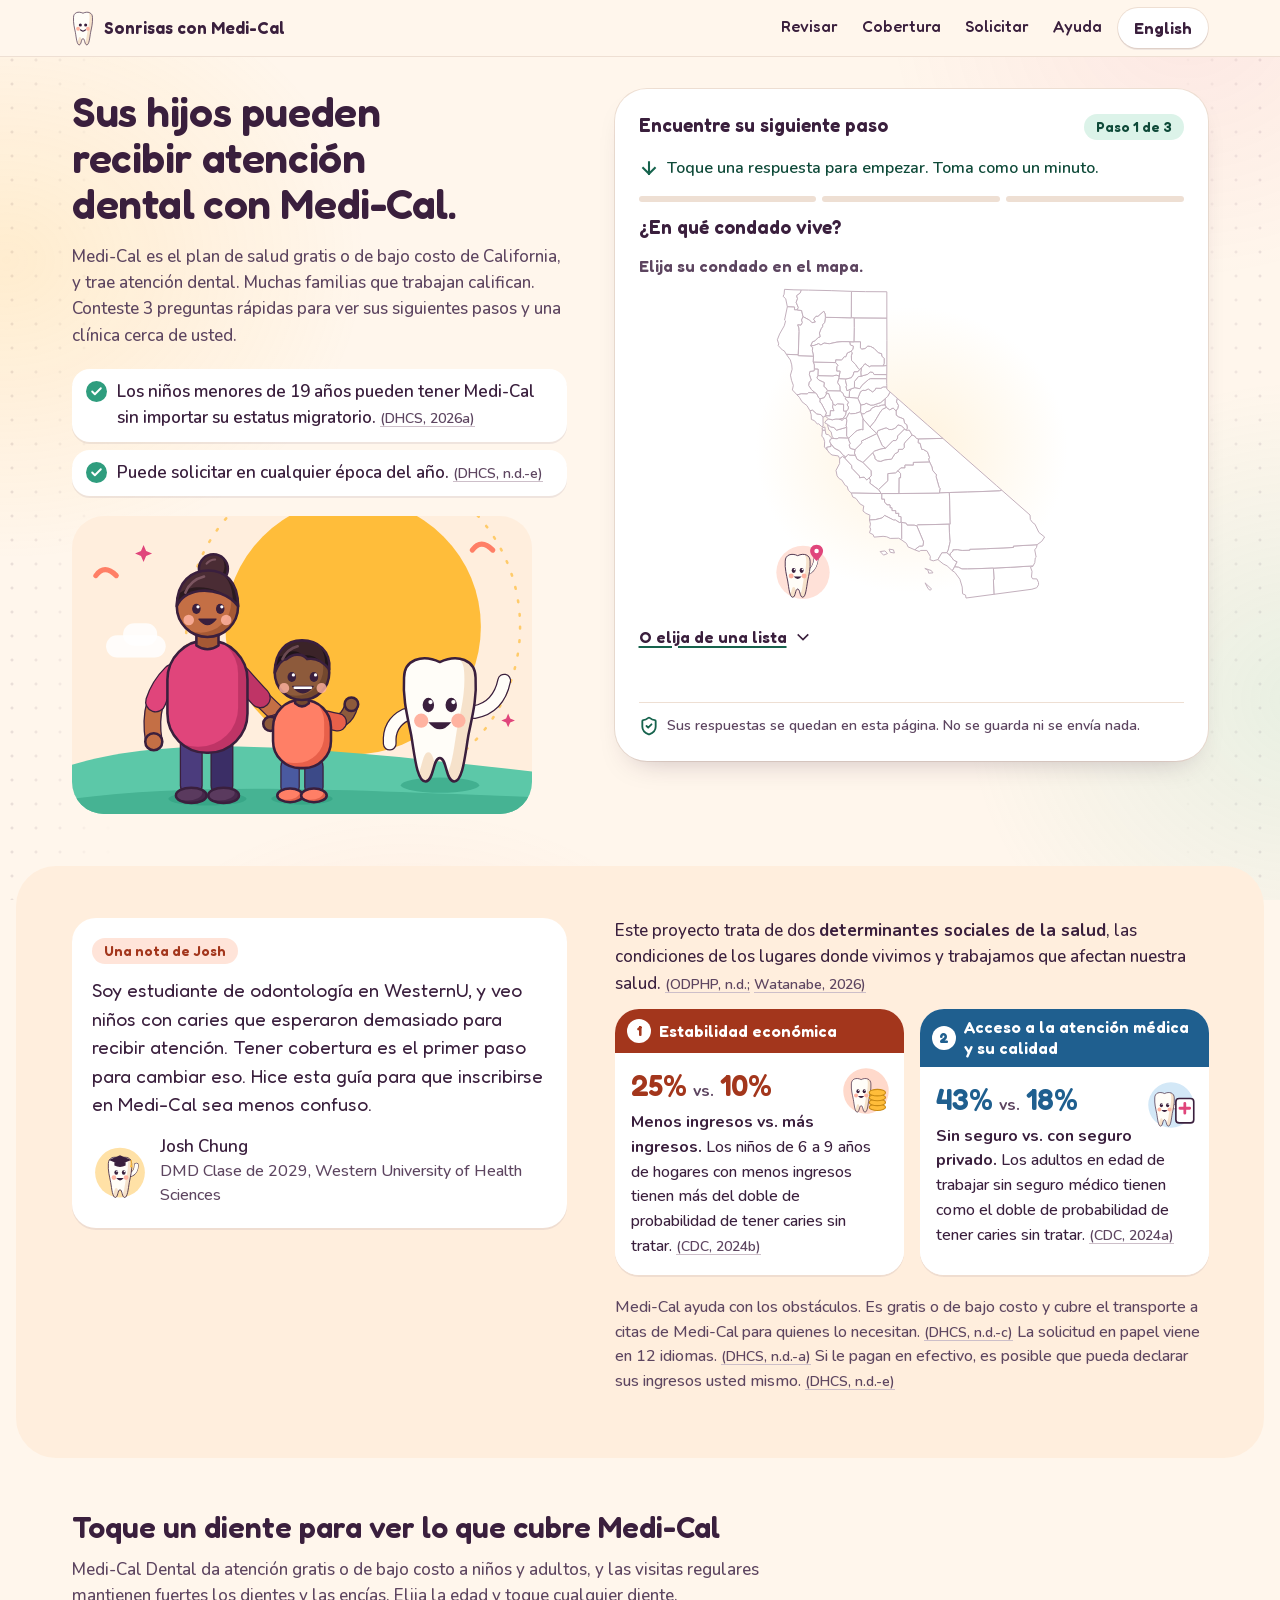
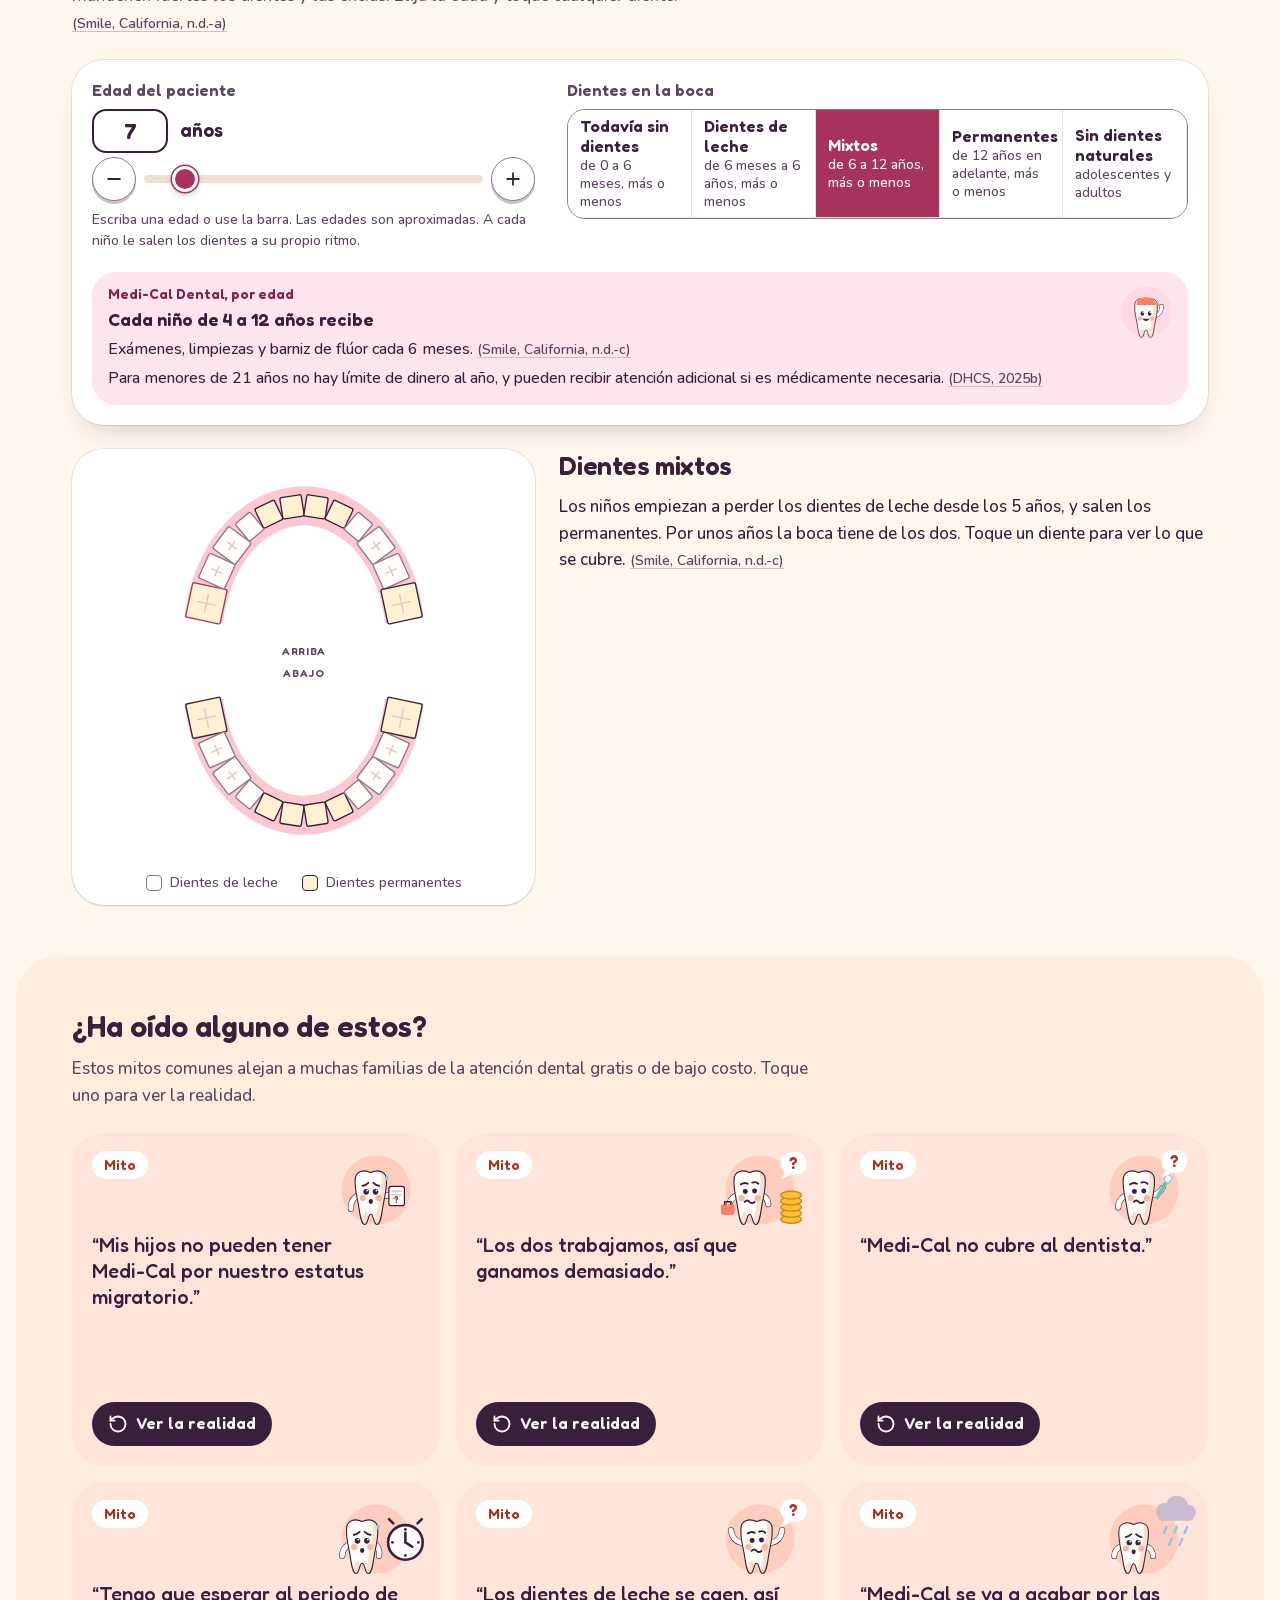
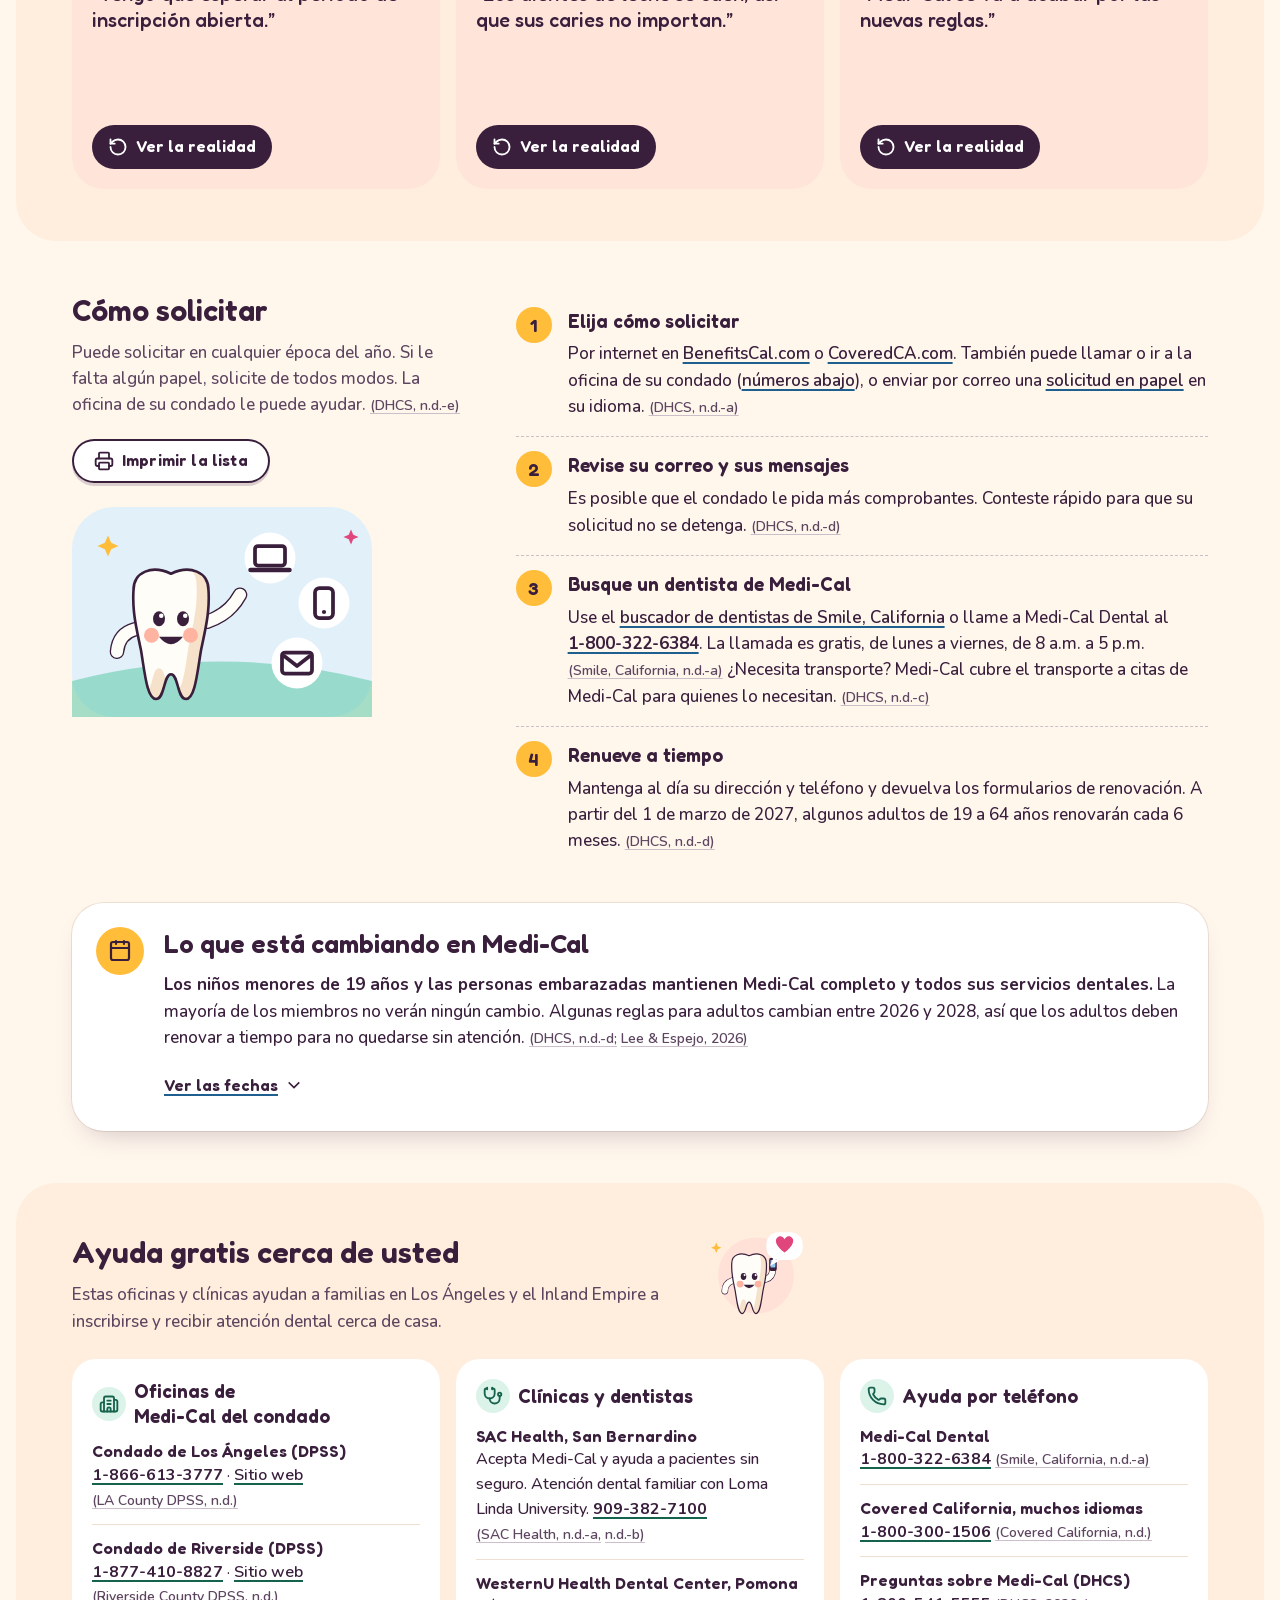
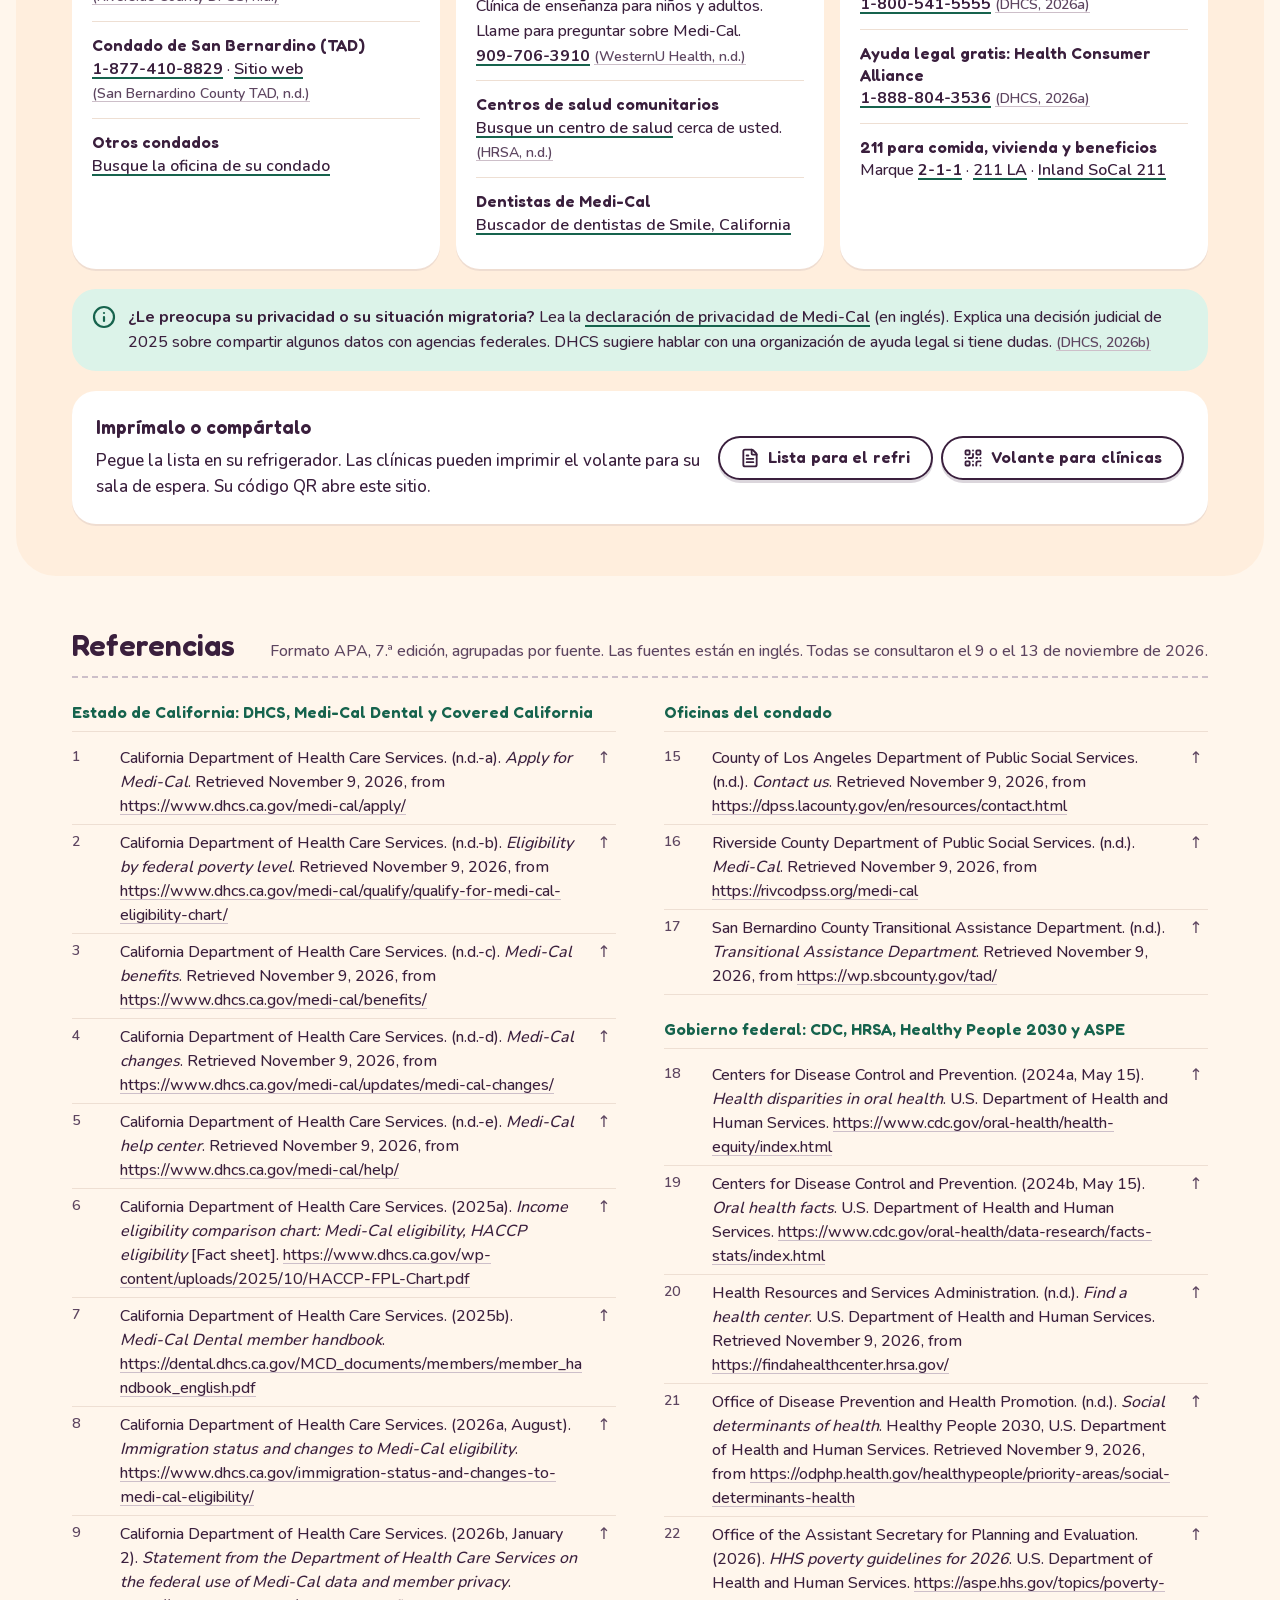
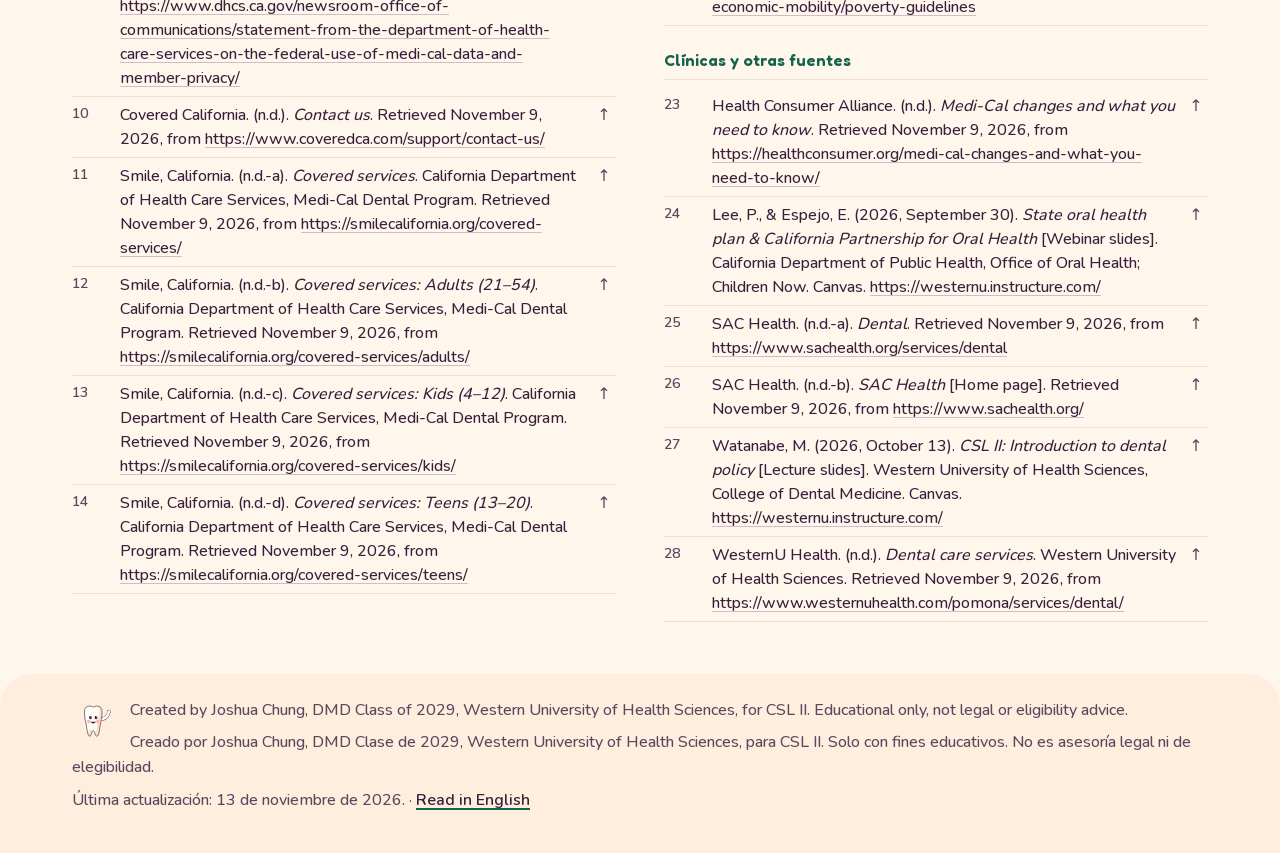
==== commit ad318202: "Restyle the hero parent and child in the buddy's style (EN + ES) Plum outline at the buddy's hero sc" ====
--- a/es/index.html
+++ b/es/index.html
@@ -71,7 +71,7 @@
         <li><svg class="ic" aria-hidden="true"><use href="#i-check"/></svg><span>Los niños menores de 19 años pueden tener <span class="nowrap">Medi-Cal</span> sin importar su estatus migratorio. <a class="cite" id="c-dhcs-imm-1" href="#ref-dhcs-imm">(DHCS, 2026a)</a></span></li>
         <li><svg class="ic" aria-hidden="true"><use href="#i-check"/></svg><span>Puede solicitar en cualquier época del año. <a class="cite" id="c-dhcs-help-1" href="#ref-dhcs-help">(DHCS, n.d.-e)</a></span></li>
       </ul>
-      <!--ART:hero--><div class="hero-art" aria-hidden="true"><svg class="hero-scene" viewBox="0 60 540 350" aria-hidden="true" focusable="false"><rect y="60" width="540" height="350" fill="#ffeedd"/><circle cx="330" cy="190" r="150" fill="#ffbd3a"/><circle cx="330" cy="190" r="196" fill="none" stroke="#ffbd3a" stroke-width="3" stroke-dasharray="2 14" stroke-linecap="round" opacity=".7"/><path d="M28 130q10-14 24 0M470 100q10-14 24 0" fill="none" stroke="#ff7f66" stroke-width="6" stroke-linecap="round" stroke-linejoin="round"/><path d="M84 94L87.0 101.0L94 104L87.0 107.0L84 114L81.0 107.0L74 104L81.0 101.0Z" fill="#e0457b"/><path d="M512 292L514.4 297.6L520 300L514.4 302.4L512 308L509.6 302.4L504 300L509.6 297.6Z" fill="#e0457b"/><rect x="40" y="200" width="70" height="26" rx="13" fill="#fff" opacity=".85"/><rect x="60" y="186" width="40" height="26" rx="13" fill="#fff" opacity=".85"/><path d="M0 352C120 316 280 330 540 360V410H0Z" fill="#5cc8a8"/><path d="M0 392C160 372 320 382 540 390V410H0Z" fill="#46b393"/><g><rect x="128" y="316" width="24" height="70" rx="12" fill="#4b3c7d"/><rect x="164" y="316" width="24" height="70" rx="12" fill="#4b3c7d"/><ellipse cx="140" cy="388" rx="18" ry="9" fill="#3a1f3d"/><ellipse cx="178" cy="388" rx="18" ry="9" fill="#3a1f3d"/><rect x="112" y="206" width="94" height="132" rx="46" fill="#e0457b"/><path d="M120 250q-22 40-6 70" fill="none" stroke="#c46f45" stroke-width="18" stroke-linecap="round"/><path d="M198 248q30 34 52 52" fill="none" stroke="#c46f45" stroke-width="18" stroke-linecap="round"/><path d="M198 248q28 32 44 46" fill="none" stroke="#e0457b" stroke-width="22" stroke-linecap="round" stroke-dasharray="30 200"/><rect x="146" y="188" width="26" height="28" rx="10" fill="#c46f45"/><circle cx="159" cy="166" r="36" fill="#c46f45"/><path d="M123 166c0-30 18-42 37-42s35 12 35 42c-10-14-30-20-46-18-12 2-22 8-26 18z" fill="#2b1a1f"/><circle cx="166" cy="122" r="17" fill="#2b1a1f"/><g class="blink"><circle cx="146" cy="170" r="4.5" fill="#2b1a1f"/><circle cx="174" cy="170" r="4.5" fill="#2b1a1f"/></g><path d="M150 184q10 9 20 0" fill="none" stroke="#2b1a1f" stroke-width="4" stroke-linecap="round"/><circle cx="138" cy="182" r="6" fill="#e0457b" opacity=".35"/><circle cx="182" cy="182" r="6" fill="#e0457b" opacity=".35"/></g><g><rect x="246" y="342" width="20" height="44" rx="10" fill="#3a1f3d"/><rect x="274" y="342" width="20" height="44" rx="10" fill="#3a1f3d"/><ellipse cx="256" cy="388" rx="15" ry="8" fill="#ff7f66"/><ellipse cx="284" cy="388" rx="15" ry="8" fill="#ff7f66"/><rect x="236" y="276" width="68" height="80" rx="32" fill="#ff7f66"/><path d="M244 300q-8 2-10 4" fill="none" stroke="#8d5a3b" stroke-width="15" stroke-linecap="round"/><path d="M300 300q22 6 28-18" fill="none" stroke="#8d5a3b" stroke-width="14" stroke-linecap="round"/><circle cx="270" cy="244" r="32" fill="#8d5a3b"/><path d="M238 244c0-26 14-38 32-38s34 12 32 34c-8-10-16-14-26-12-6-8-18-6-24 0-6 0-10 6-14 16z" fill="#1f1418"/><g class="blink"><circle cx="258" cy="250" r="4.5" fill="#1f1418"/><circle cx="284" cy="250" r="4.5" fill="#1f1418"/></g><path d="M260 262q11 12 22 0z" fill="#fff" stroke="#1f1418" stroke-width="3.5" stroke-linejoin="round"/><circle cx="250" cy="262" r="6" fill="#ff7f66" opacity=".45"/><circle cx="292" cy="262" r="6" fill="#ff7f66" opacity=".45"/></g><ellipse cx="432" cy="376" rx="46" ry="9" fill="#2f9d7e" opacity=".55"/></svg><svg class="hero-buddy" viewBox="370 180 170 200" aria-hidden="true" focusable="false"><g transform="translate(331.2 191.4) scale(0.84)"><g class="wave"><path d="M168 118q34-6 42-44" fill="none" stroke="#3a1f3d" stroke-width="19.5" stroke-linecap="round"/><path d="M168 118q34-6 42-44" fill="none" stroke="#fffdf8" stroke-width="16" stroke-linecap="round"/></g><path d="M72 122q-24 12-22 40" fill="none" stroke="#3a1f3d" stroke-width="19.5" stroke-linecap="round"/><path d="M72 122q-24 12-22 40" fill="none" stroke="#fffdf8" stroke-width="16" stroke-linecap="round"/><use href="#bd-body"/><g class="blink"><g fill="#3a1f3d"><ellipse cx="104" cy="108" rx="8" ry="10"/><ellipse cx="136" cy="108" rx="8" ry="10"/></g><circle cx="107" cy="104" r="3" fill="#fff"/><circle cx="139" cy="104" r="3" fill="#fff"/></g><path d="M104 132q16 20 32 0z" fill="#3a1f3d"/></g></svg></div><!--/ART:hero-->
+      <!--ART:hero--><div class="hero-art" aria-hidden="true"><svg class="hero-scene" viewBox="0 60 540 350" aria-hidden="true" focusable="false"><rect y="60" width="540" height="350" fill="#ffeedd"/><circle cx="330" cy="190" r="150" fill="#ffbd3a"/><circle cx="330" cy="190" r="196" fill="none" stroke="#ffbd3a" stroke-width="3" stroke-dasharray="2 14" stroke-linecap="round" opacity=".7"/><path d="M28 130q10-14 24 0M470 100q10-14 24 0" fill="none" stroke="#ff7f66" stroke-width="6" stroke-linecap="round" stroke-linejoin="round"/><path d="M84 94L87.0 101.0L94 104L87.0 107.0L84 114L81.0 107.0L74 104L81.0 101.0Z" fill="#e0457b"/><path d="M512 292L514.4 297.6L520 300L514.4 302.4L512 308L509.6 302.4L504 300L509.6 297.6Z" fill="#e0457b"/><rect x="40" y="200" width="70" height="26" rx="13" fill="#fff" opacity=".85"/><rect x="60" y="186" width="40" height="26" rx="13" fill="#fff" opacity=".85"/><path d="M0 352C120 316 280 330 540 360V410H0Z" fill="#5cc8a8"/><path d="M0 392C160 372 320 382 540 390V410H0Z" fill="#46b393"/><ellipse cx="159" cy="392" rx="46" ry="8" fill="#2f9d7e" opacity=".55"/><ellipse cx="270" cy="392" rx="36" ry="7" fill="#2f9d7e" opacity=".55"/><g><path d="M140 328V376" fill="none" stroke="#3a1f3d" stroke-width="27" stroke-linecap="round"/><path d="M140 328V376" fill="none" stroke="#4b3c7d" stroke-width="24" stroke-linecap="round"/><path d="M176 328V376" fill="none" stroke="#3a1f3d" stroke-width="27" stroke-linecap="round"/><path d="M176 328V376" fill="none" stroke="#3b2e66" stroke-width="24" stroke-linecap="round"/><clipPath id="hp-s1"><ellipse cx="140" cy="388" rx="18" ry="9"/></clipPath><g clip-path="url(#hp-s1)"><ellipse cx="140" cy="388" rx="18" ry="9" fill="#46294b"/><g transform="translate(-5 -3)"><ellipse cx="140" cy="388" rx="18" ry="9" fill="#5a3a5e"/></g></g><ellipse cx="140" cy="388" rx="18" ry="9" fill="none" stroke="#3a1f3d" stroke-width="3" stroke-linejoin="round"/><clipPath id="hp-s2"><ellipse cx="178" cy="388" rx="18" ry="9"/></clipPath><g clip-path="url(#hp-s2)"><ellipse cx="178" cy="388" rx="18" ry="9" fill="#46294b"/><g transform="translate(-5 -3)"><ellipse cx="178" cy="388" rx="18" ry="9" fill="#5a3a5e"/></g></g><ellipse cx="178" cy="388" rx="18" ry="9" fill="none" stroke="#3a1f3d" stroke-width="3" stroke-linejoin="round"/><path d="M118 246q-30 30-22 78" fill="none" stroke="#3a1f3d" stroke-width="21" stroke-linecap="round"/><path d="M118 246q-30 30-22 78" fill="none" stroke="#c46f45" stroke-width="18" stroke-linecap="round"/><circle cx="96" cy="325" r="10" fill="#c46f45" stroke="#3a1f3d" stroke-width="3"/><path d="M198 248q30 34 52 52" fill="none" stroke="#3a1f3d" stroke-width="21" stroke-linecap="round"/><path d="M198 248q30 34 52 52" fill="none" stroke="#c46f45" stroke-width="18" stroke-linecap="round"/><path d="M118 246q-30 30-22 78" fill="none" stroke="#3a1f3d" stroke-width="25" stroke-linecap="round" stroke-dasharray="38 200"/><path d="M118 246q-30 30-22 78" fill="none" stroke="#e0457b" stroke-width="22" stroke-linecap="round" stroke-dasharray="38 200"/><path d="M198 248q28 32 44 46" fill="none" stroke="#3a1f3d" stroke-width="25" stroke-linecap="round" stroke-dasharray="34 200"/><path d="M198 248q28 32 44 46" fill="none" stroke="#bf3466" stroke-width="22" stroke-linecap="round" stroke-dasharray="34 200"/><clipPath id="hp-b"><rect x="112" y="206" width="94" height="132" rx="46"/></clipPath><g clip-path="url(#hp-b)"><rect x="112" y="206" width="94" height="132" rx="46" fill="#bf3466"/><g transform="translate(-11 -7)"><rect x="112" y="206" width="94" height="132" rx="46" fill="#e0457b"/></g></g><rect x="112" y="206" width="94" height="132" rx="46" fill="none" stroke="#3a1f3d" stroke-width="3" stroke-linejoin="round"/><path d="M146 192h26v20q-13 9-26 0z" fill="#a65934" stroke="#3a1f3d" stroke-width="3" stroke-linejoin="round"/><clipPath id="hp-bun"><circle cx="166" cy="122" r="17"/></clipPath><g clip-path="url(#hp-bun)"><circle cx="166" cy="122" r="17" fill="#2b1a1f"/><g transform="translate(-4 -3)"><circle cx="166" cy="122" r="17" fill="#4a2c34"/></g></g><circle cx="166" cy="122" r="17" fill="none" stroke="#3a1f3d" stroke-width="3" stroke-linejoin="round"/><clipPath id="hp-h"><circle cx="159" cy="166" r="36"/></clipPath><g clip-path="url(#hp-h)"><circle cx="159" cy="166" r="36" fill="#a65934"/><g transform="translate(-8 -5)"><circle cx="159" cy="166" r="36" fill="#c46f45"/></g></g><circle cx="159" cy="166" r="36" fill="none" stroke="#3a1f3d" stroke-width="3" stroke-linejoin="round"/><clipPath id="hp-hr"><path d="M123 166c0-30 18-42 37-42s35 12 35 42c-10-14-30-20-46-18-12 2-22 8-26 18z"/></clipPath><g clip-path="url(#hp-hr)"><path d="M123 166c0-30 18-42 37-42s35 12 35 42c-10-14-30-20-46-18-12 2-22 8-26 18z" fill="#2b1a1f"/><g transform="translate(-6 -4)"><path d="M123 166c0-30 18-42 37-42s35 12 35 42c-10-14-30-20-46-18-12 2-22 8-26 18z" fill="#4a2c34"/></g></g><path d="M123 166c0-30 18-42 37-42s35 12 35 42c-10-14-30-20-46-18-12 2-22 8-26 18z" fill="none" stroke="#3a1f3d" stroke-width="3" stroke-linejoin="round"/><path d="M133 150q6-15 22-19" fill="none" stroke="#7b5560" stroke-width="3" stroke-linecap="round" stroke-linejoin="round"/><path d="M158 116q4-5 10-5" fill="none" stroke="#7b5560" stroke-width="2.5" stroke-linecap="round" stroke-linejoin="round"/><g class="blink"><ellipse cx="146" cy="169" rx="5" ry="6" fill="#3a1f3d"/><ellipse cx="174" cy="169" rx="5" ry="6" fill="#3a1f3d"/><circle cx="147.9" cy="166.6" r="1.9" fill="#fff"/><circle cx="175.9" cy="166.6" r="1.9" fill="#fff"/></g><circle cx="137" cy="182" r="6.2" fill="#ffb3a1" opacity=".85"/><circle cx="181" cy="182" r="6.2" fill="#ffb3a1" opacity=".85"/><path d="M149 181q10 13 20 0z" fill="#3a1f3d" stroke="#3a1f3d" stroke-width="1.5" stroke-linejoin="round"/></g><g><path d="M256 354V378" fill="none" stroke="#3a1f3d" stroke-width="23" stroke-linecap="round"/><path d="M256 354V378" fill="none" stroke="#4a5aa0" stroke-width="20" stroke-linecap="round"/><path d="M284 354V378" fill="none" stroke="#3a1f3d" stroke-width="23" stroke-linecap="round"/><path d="M284 354V378" fill="none" stroke="#3c4a88" stroke-width="20" stroke-linecap="round"/><clipPath id="hc-s1"><ellipse cx="256" cy="388" rx="15" ry="8"/></clipPath><g clip-path="url(#hc-s1)"><ellipse cx="256" cy="388" rx="15" ry="8" fill="#e0604a"/><g transform="translate(-4 -3)"><ellipse cx="256" cy="388" rx="15" ry="8" fill="#ff7f66"/></g></g><ellipse cx="256" cy="388" rx="15" ry="8" fill="none" stroke="#3a1f3d" stroke-width="3" stroke-linejoin="round"/><clipPath id="hc-s2"><ellipse cx="284" cy="388" rx="15" ry="8"/></clipPath><g clip-path="url(#hc-s2)"><ellipse cx="284" cy="388" rx="15" ry="8" fill="#e0604a"/><g transform="translate(-4 -3)"><ellipse cx="284" cy="388" rx="15" ry="8" fill="#ff7f66"/></g></g><ellipse cx="284" cy="388" rx="15" ry="8" fill="none" stroke="#3a1f3d" stroke-width="3" stroke-linejoin="round"/><path d="M244 300q-8 2-10 4" fill="none" stroke="#3a1f3d" stroke-width="18" stroke-linecap="round"/><path d="M244 300q-8 2-10 4" fill="none" stroke="#8d5a3b" stroke-width="15" stroke-linecap="round"/><circle cx="233" cy="304" r="8.5" fill="#8d5a3b" stroke="#3a1f3d" stroke-width="3"/><path d="M300 300q22 6 28-18" fill="none" stroke="#3a1f3d" stroke-width="17" stroke-linecap="round"/><path d="M300 300q22 6 28-18" fill="none" stroke="#8d5a3b" stroke-width="14" stroke-linecap="round"/><circle cx="328" cy="281" r="8" fill="#8d5a3b" stroke="#3a1f3d" stroke-width="3"/><path d="M298 299q8 2 14 3" fill="none" stroke="#3a1f3d" stroke-width="22" stroke-linecap="round"/><path d="M298 299q8 2 14 3" fill="none" stroke="#e8604a" stroke-width="19" stroke-linecap="round"/><clipPath id="hc-b"><rect x="236" y="276" width="68" height="80" rx="32"/></clipPath><g clip-path="url(#hc-b)"><rect x="236" y="276" width="68" height="80" rx="32" fill="#e8604a"/><g transform="translate(-8 -6)"><rect x="236" y="276" width="68" height="80" rx="32" fill="#ff7f66"/></g></g><rect x="236" y="276" width="68" height="80" rx="32" fill="none" stroke="#3a1f3d" stroke-width="3" stroke-linejoin="round"/><path d="M262 266h16v14q-8 7-16 0z" fill="#74482e" stroke="#3a1f3d" stroke-width="3" stroke-linejoin="round"/><clipPath id="hc-h"><circle cx="270" cy="244" r="32"/></clipPath><g clip-path="url(#hc-h)"><circle cx="270" cy="244" r="32" fill="#74482e"/><g transform="translate(-7 -5)"><circle cx="270" cy="244" r="32" fill="#8d5a3b"/></g></g><circle cx="270" cy="244" r="32" fill="none" stroke="#3a1f3d" stroke-width="3" stroke-linejoin="round"/><clipPath id="hc-hr"><path d="M238 244c0-26 14-38 32-38s34 12 32 34c-8-10-16-14-26-12-6-8-18-6-24 0-6 0-10 6-14 16z"/></clipPath><g clip-path="url(#hc-hr)"><path d="M238 244c0-26 14-38 32-38s34 12 32 34c-8-10-16-14-26-12-6-8-18-6-24 0-6 0-10 6-14 16z" fill="#1f1418"/><g transform="translate(-5 -4)"><path d="M238 244c0-26 14-38 32-38s34 12 32 34c-8-10-16-14-26-12-6-8-18-6-24 0-6 0-10 6-14 16z" fill="#3b2328"/></g></g><path d="M238 244c0-26 14-38 32-38s34 12 32 34c-8-10-16-14-26-12-6-8-18-6-24 0-6 0-10 6-14 16z" fill="none" stroke="#3a1f3d" stroke-width="3" stroke-linejoin="round"/><path d="M247 228q6-12 18-15" fill="none" stroke="#6b4a52" stroke-width="3" stroke-linecap="round" stroke-linejoin="round"/><g class="blink"><ellipse cx="258" cy="249" rx="5" ry="6" fill="#3a1f3d"/><ellipse cx="284" cy="249" rx="5" ry="6" fill="#3a1f3d"/><circle cx="259.9" cy="246.6" r="1.9" fill="#fff"/><circle cx="285.9" cy="246.6" r="1.9" fill="#fff"/></g><circle cx="249" cy="262" r="6" fill="#ffb3a1" opacity=".8"/><circle cx="293" cy="262" r="6" fill="#ffb3a1" opacity=".8"/><path d="M259 260q12 15 24 0z" fill="#3a1f3d" stroke="#3a1f3d" stroke-width="1.5" stroke-linejoin="round"/><path d="M261.5 261.6h19" fill="none" stroke="#fff" stroke-width="3" stroke-linecap="round" stroke-linejoin="round"/></g><ellipse cx="432" cy="376" rx="46" ry="9" fill="#2f9d7e" opacity=".55"/></svg><svg class="hero-buddy" viewBox="370 180 170 200" aria-hidden="true" focusable="false"><g transform="translate(331.2 191.4) scale(0.84)"><g class="wave"><path d="M168 118q34-6 42-44" fill="none" stroke="#3a1f3d" stroke-width="19.5" stroke-linecap="round"/><path d="M168 118q34-6 42-44" fill="none" stroke="#fffdf8" stroke-width="16" stroke-linecap="round"/></g><path d="M72 122q-24 12-22 40" fill="none" stroke="#3a1f3d" stroke-width="19.5" stroke-linecap="round"/><path d="M72 122q-24 12-22 40" fill="none" stroke="#fffdf8" stroke-width="16" stroke-linecap="round"/><use href="#bd-body"/><g class="blink"><g fill="#3a1f3d"><ellipse cx="104" cy="108" rx="8" ry="10"/><ellipse cx="136" cy="108" rx="8" ry="10"/></g><circle cx="107" cy="104" r="3" fill="#fff"/><circle cx="139" cy="104" r="3" fill="#fff"/></g><path d="M104 132q16 20 32 0z" fill="#3a1f3d"/></g></svg></div><!--/ART:hero-->
     </div>
 
     <div class="flow" id="flow">
--- a/styles.css
+++ b/styles.css
@@ -665,7 +665,6 @@
   .age-step.hint[data-age-step="1"] { animation-delay: .15s; }
   @keyframes ring { 0% { box-shadow: 0 0 0 0 rgba(168, 50, 94, .45); } 100% { box-shadow: 0 0 0 12px rgba(168, 50, 94, 0); } }
   .age-num.hint { animation: ring 1s ease-out 2; }
-  .tiles.hint .tile { animation: bounce .9s ease-in-out both; animation-delay: calc(var(--ti, 0) * 45ms); }
   .hint-tag { position: absolute; z-index: 3; padding: 3px 10px; border-radius: var(--pill); background: var(--ink); color: #fff; font: 600 var(--t-sm)/1.4 var(--display); white-space: nowrap; pointer-events: none; opacity: 0; transform: translate(-50%, -100%); animation: tag-in 2.6s ease both; }
   .hint-tag::after { content: ""; position: absolute; left: 50%; bottom: -5px; margin-left: -5px; border: 5px solid transparent; border-bottom: 0; border-top-color: var(--ink); }
   @keyframes tag-in { 0% { opacity: 0; margin-top: 6px; } 12%, 80% { opacity: 1; margin-top: 0; } 100% { opacity: 0; margin-top: 0; } }
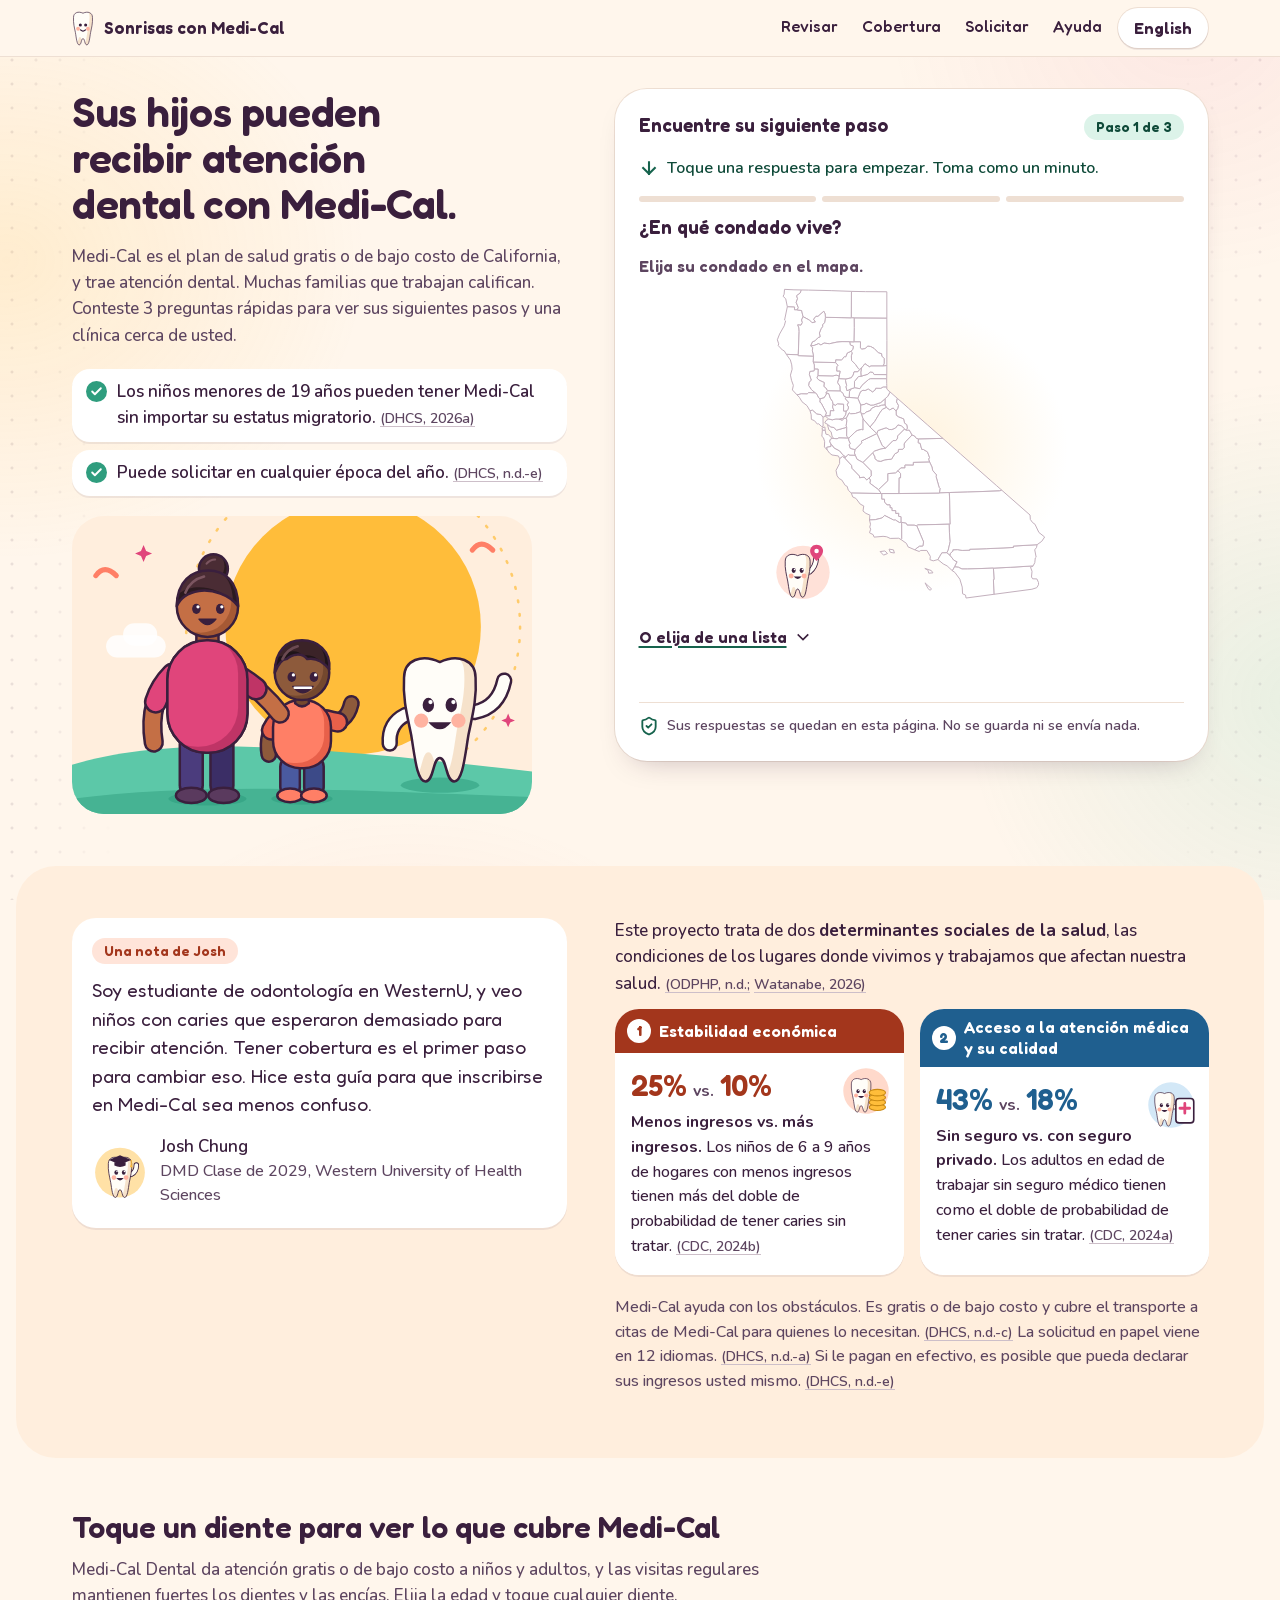
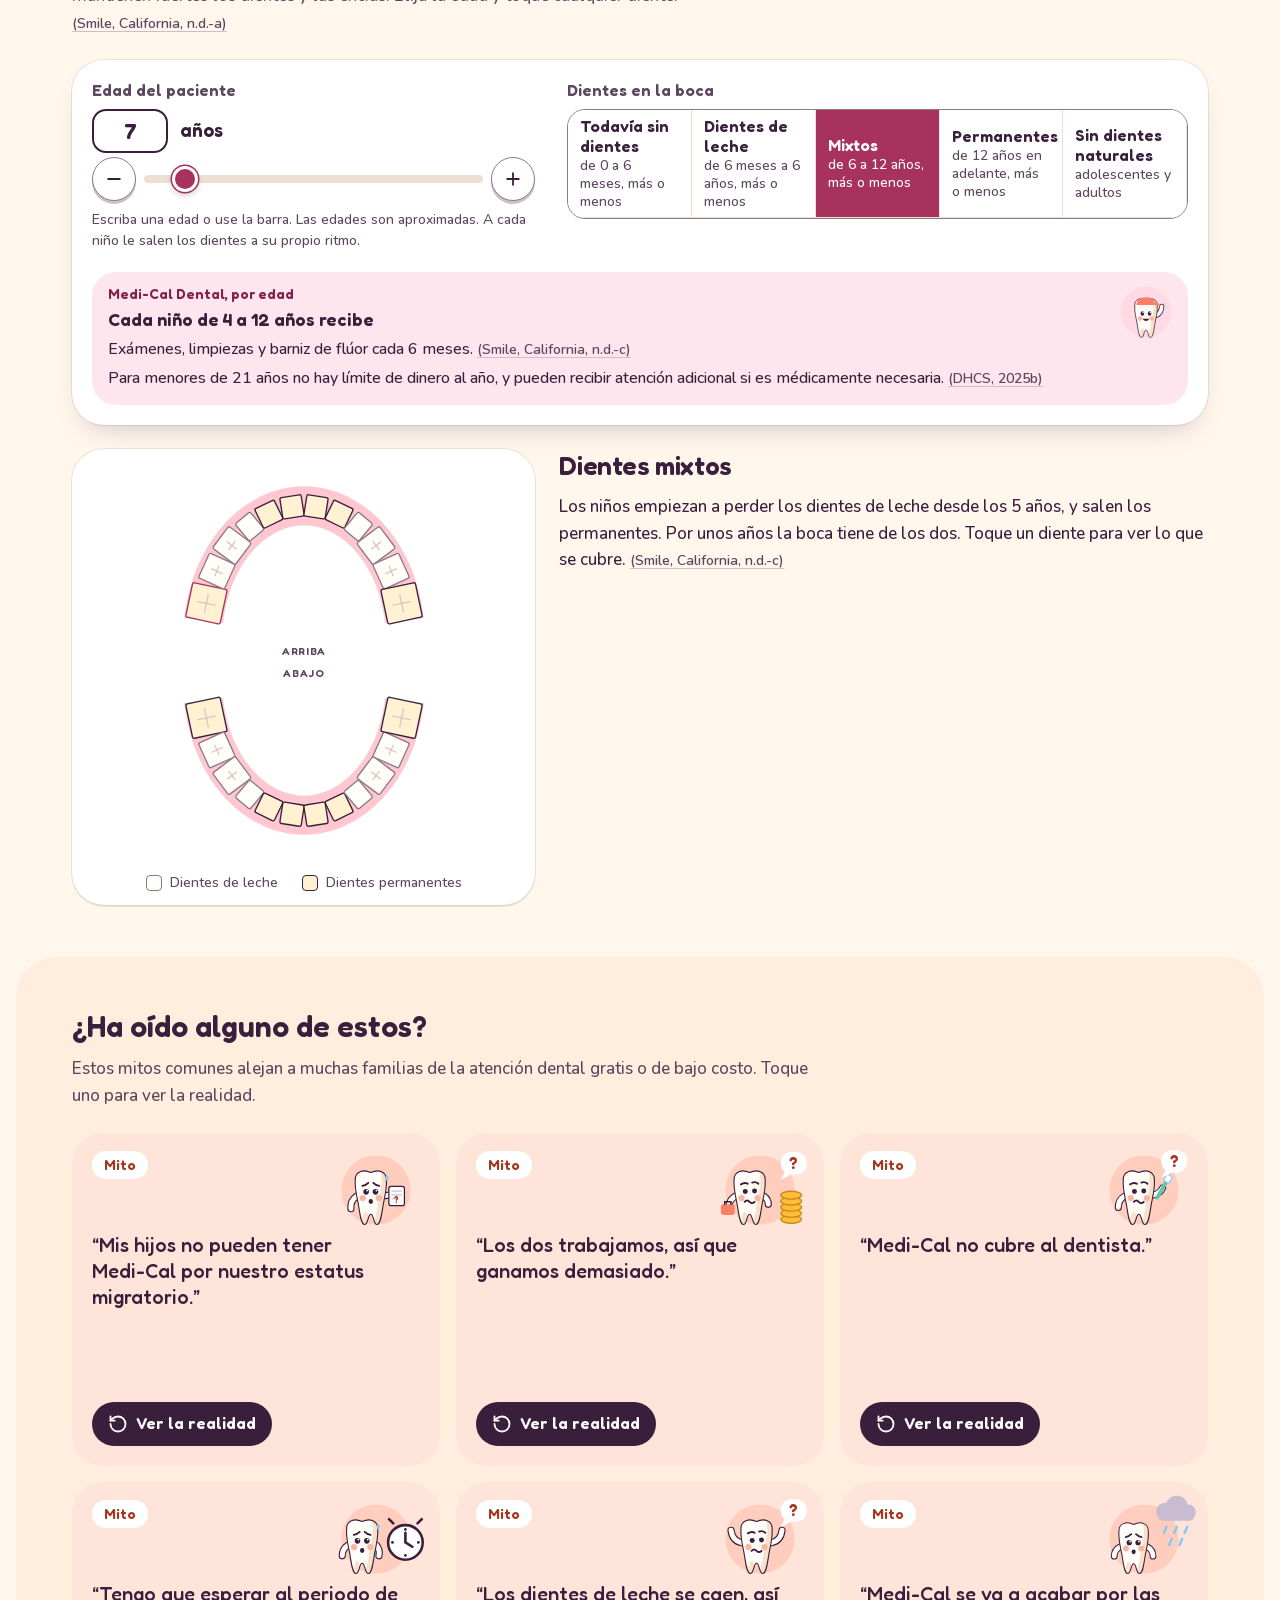
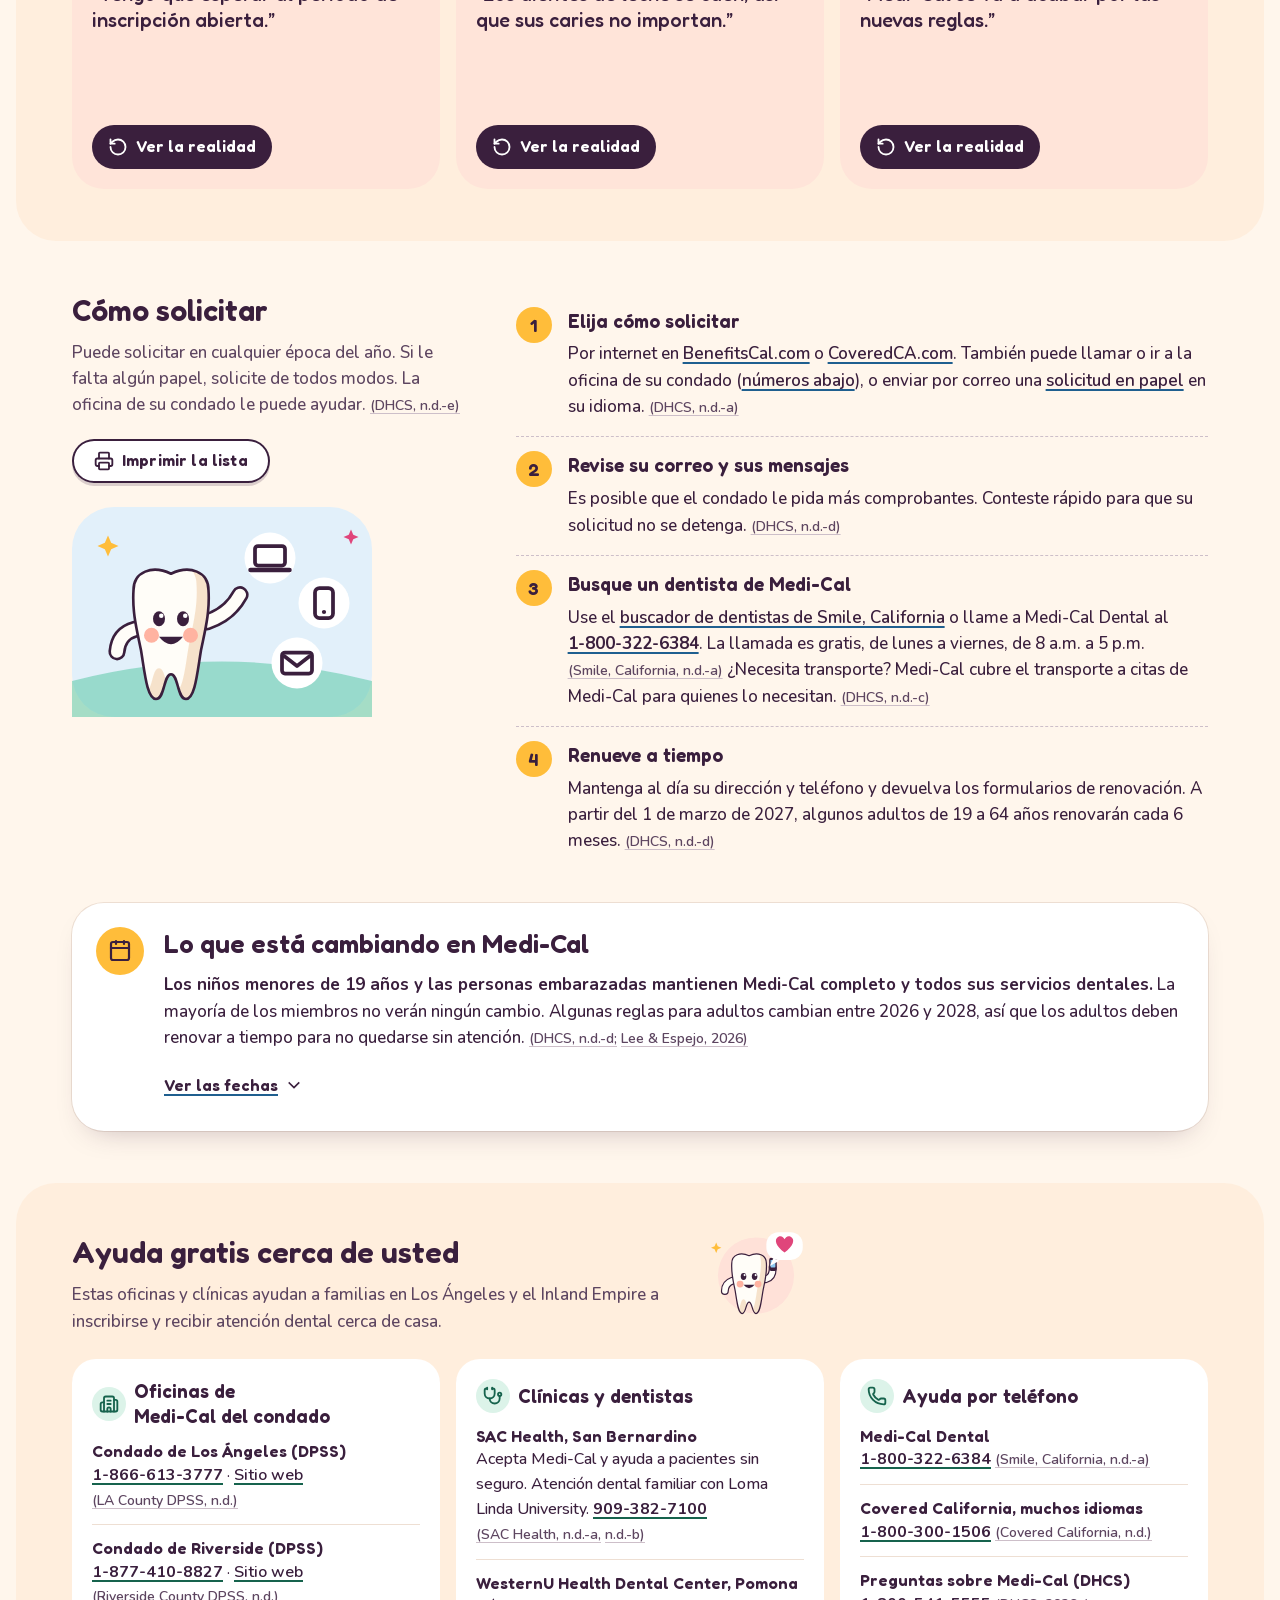
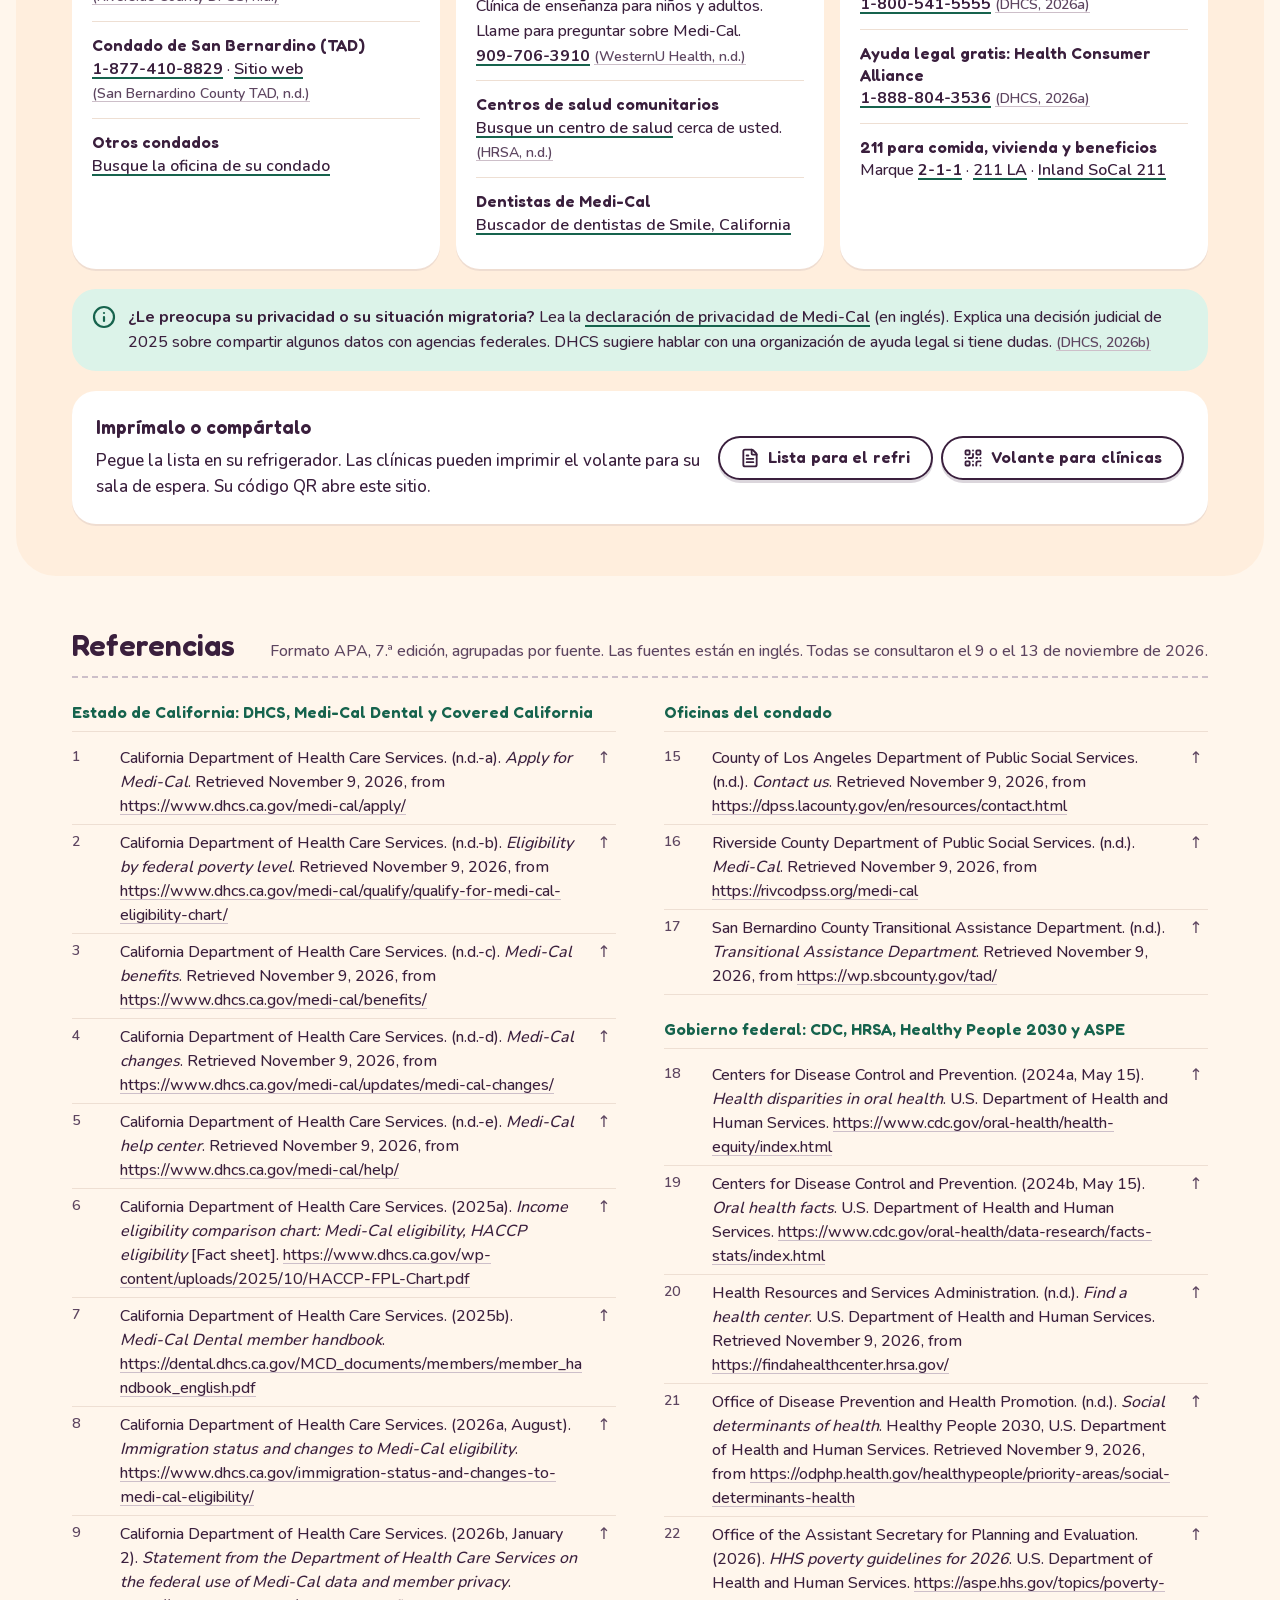
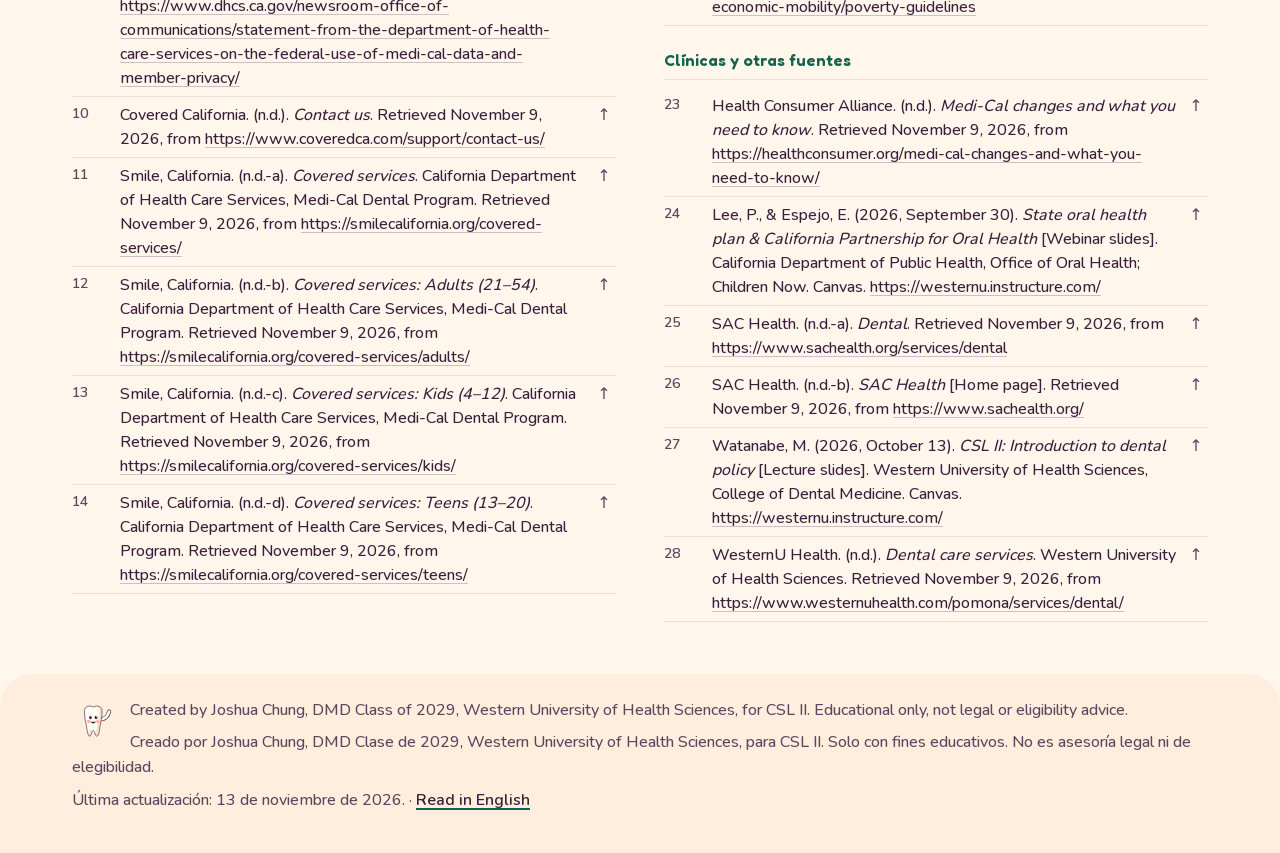
==== commit 817efb07: "People tweaks, one outline width everywhere, county list swaps cleanly (EN + ES) - Parent and child:" ====
--- a/es/index.html
+++ b/es/index.html
@@ -15,7 +15,7 @@
 </head>
 <body>
 <div class="splash" aria-hidden="true">
-  <!--ART:splash--><svg class="splash-art" viewBox="0 0 280 240" focusable="false"><circle class="sp-disc" cx="140" cy="122" r="94" fill="#ffe1a6"/><circle class="sp-ring" cx="140" cy="122" r="110" fill="none" stroke="#ffbd3a" stroke-width="2.5" stroke-dasharray="2 10" stroke-linecap="round"/><g class="sp-bud" transform="translate(41.6 37.7) scale(0.82)"><g class="wave"><path d="M168 118q34-6 42-44" fill="none" stroke="#3a1f3d" stroke-width="19.5" stroke-linecap="round"/><path d="M168 118q34-6 42-44" fill="none" stroke="#fffdf8" stroke-width="16" stroke-linecap="round"/></g><path d="M72 122q-24 12-22 40" fill="none" stroke="#3a1f3d" stroke-width="19.5" stroke-linecap="round"/><path d="M72 122q-24 12-22 40" fill="none" stroke="#fffdf8" stroke-width="16" stroke-linecap="round"/><use href="#bd-body"/><g class="blink"><g fill="#3a1f3d"><ellipse cx="104" cy="108" rx="8" ry="10"/><ellipse cx="136" cy="108" rx="8" ry="10"/></g><circle cx="107" cy="104" r="3" fill="#fff"/><circle cx="139" cy="104" r="3" fill="#fff"/></g><path d="M104 132q16 20 32 0z" fill="#3a1f3d"/></g><g class="sp-spark s1"><path d="M236 38L239.6 46.4L248 50L239.6 53.6L236 62L232.4 53.6L224 50L232.4 46.4Z" fill="#e0457b"/></g><g class="sp-spark s2"><path d="M44 64L47.0 71.0L54 74L47.0 77.0L44 84L41.0 77.0L34 74L41.0 71.0Z" fill="#ffbd3a"/></g><g class="sp-spark s3"><path d="M236 172L238.4 177.6L244 180L238.4 182.4L236 188L233.6 182.4L228 180L233.6 177.6Z" fill="#2f9d7e"/></g></svg><!--/ART:splash-->
+  <!--ART:splash--><svg class="splash-art" viewBox="0 0 280 240" focusable="false"><circle class="sp-disc" cx="140" cy="122" r="94" fill="#ffe1a6"/><circle class="sp-ring" cx="140" cy="122" r="110" fill="none" stroke="#ffbd3a" stroke-width="2.5" stroke-dasharray="2 10" stroke-linecap="round"/><g class="sp-bud" transform="translate(41.6 37.7) scale(0.82)"><g class="wave"><path d="M168 118q34-6 42-44" fill="none" stroke="#3a1f3d" stroke-width="23" stroke-linecap="round"/><path d="M168 118q34-6 42-44" fill="none" stroke="#fffdf8" stroke-width="16" stroke-linecap="round"/></g><path d="M72 122q-24 12-22 40" fill="none" stroke="#3a1f3d" stroke-width="23" stroke-linecap="round"/><path d="M72 122q-24 12-22 40" fill="none" stroke="#fffdf8" stroke-width="16" stroke-linecap="round"/><use href="#bd-body"/><g class="blink"><g fill="#3a1f3d"><ellipse cx="104" cy="108" rx="8" ry="10"/><ellipse cx="136" cy="108" rx="8" ry="10"/></g><circle cx="107" cy="104" r="3" fill="#fff"/><circle cx="139" cy="104" r="3" fill="#fff"/></g><path d="M104 132q16 20 32 0z" fill="#3a1f3d"/></g><g class="sp-spark s1"><path d="M236 38L239.6 46.4L248 50L239.6 53.6L236 62L232.4 53.6L224 50L232.4 46.4Z" fill="#e0457b"/></g><g class="sp-spark s2"><path d="M44 64L47.0 71.0L54 74L47.0 77.0L44 84L41.0 77.0L34 74L41.0 71.0Z" fill="#ffbd3a"/></g><g class="sp-spark s3"><path d="M236 172L238.4 177.6L244 180L238.4 182.4L236 188L233.6 182.4L228 180L233.6 177.6Z" fill="#2f9d7e"/></g></svg><!--/ART:splash-->
 </div>
 <svg class="sprite" aria-hidden="true" focusable="false">
   <defs><!--ART:defs--><path id="bd-tooth" d="M70 70C70 45 95 36 120 48 145 36 170 45 170 70 172 100 165 125 160 150 155 180 152 215 140 215 128 215 130 182 120 182 110 182 112 215 100 215 88 215 85 180 80 150 75 125 68 100 70 70Z"/><clipPath id="bd-clip"><use href="#bd-tooth"/></clipPath><g id="bd-body"><g clip-path="url(#bd-clip)"><use href="#bd-tooth" fill="#f6e2cb"/><use href="#bd-tooth" fill="#fffdf8" transform="translate(-16 -8)"/></g><use href="#bd-tooth" fill="none" stroke="#3a1f3d" stroke-width="3.5" stroke-linejoin="round"/><circle cx="94" cy="130" r="10" fill="#ffb3a1"/><circle cx="146" cy="130" r="10" fill="#ffb3a1"/></g><!--/ART:defs--></defs>
@@ -71,7 +71,7 @@
         <li><svg class="ic" aria-hidden="true"><use href="#i-check"/></svg><span>Los niños menores de 19 años pueden tener <span class="nowrap">Medi-Cal</span> sin importar su estatus migratorio. <a class="cite" id="c-dhcs-imm-1" href="#ref-dhcs-imm">(DHCS, 2026a)</a></span></li>
         <li><svg class="ic" aria-hidden="true"><use href="#i-check"/></svg><span>Puede solicitar en cualquier época del año. <a class="cite" id="c-dhcs-help-1" href="#ref-dhcs-help">(DHCS, n.d.-e)</a></span></li>
       </ul>
-      <!--ART:hero--><div class="hero-art" aria-hidden="true"><svg class="hero-scene" viewBox="0 60 540 350" aria-hidden="true" focusable="false"><rect y="60" width="540" height="350" fill="#ffeedd"/><circle cx="330" cy="190" r="150" fill="#ffbd3a"/><circle cx="330" cy="190" r="196" fill="none" stroke="#ffbd3a" stroke-width="3" stroke-dasharray="2 14" stroke-linecap="round" opacity=".7"/><path d="M28 130q10-14 24 0M470 100q10-14 24 0" fill="none" stroke="#ff7f66" stroke-width="6" stroke-linecap="round" stroke-linejoin="round"/><path d="M84 94L87.0 101.0L94 104L87.0 107.0L84 114L81.0 107.0L74 104L81.0 101.0Z" fill="#e0457b"/><path d="M512 292L514.4 297.6L520 300L514.4 302.4L512 308L509.6 302.4L504 300L509.6 297.6Z" fill="#e0457b"/><rect x="40" y="200" width="70" height="26" rx="13" fill="#fff" opacity=".85"/><rect x="60" y="186" width="40" height="26" rx="13" fill="#fff" opacity=".85"/><path d="M0 352C120 316 280 330 540 360V410H0Z" fill="#5cc8a8"/><path d="M0 392C160 372 320 382 540 390V410H0Z" fill="#46b393"/><ellipse cx="159" cy="392" rx="46" ry="8" fill="#2f9d7e" opacity=".55"/><ellipse cx="270" cy="392" rx="36" ry="7" fill="#2f9d7e" opacity=".55"/><g><path d="M140 328V376" fill="none" stroke="#3a1f3d" stroke-width="27" stroke-linecap="round"/><path d="M140 328V376" fill="none" stroke="#4b3c7d" stroke-width="24" stroke-linecap="round"/><path d="M176 328V376" fill="none" stroke="#3a1f3d" stroke-width="27" stroke-linecap="round"/><path d="M176 328V376" fill="none" stroke="#3b2e66" stroke-width="24" stroke-linecap="round"/><clipPath id="hp-s1"><ellipse cx="140" cy="388" rx="18" ry="9"/></clipPath><g clip-path="url(#hp-s1)"><ellipse cx="140" cy="388" rx="18" ry="9" fill="#46294b"/><g transform="translate(-5 -3)"><ellipse cx="140" cy="388" rx="18" ry="9" fill="#5a3a5e"/></g></g><ellipse cx="140" cy="388" rx="18" ry="9" fill="none" stroke="#3a1f3d" stroke-width="3" stroke-linejoin="round"/><clipPath id="hp-s2"><ellipse cx="178" cy="388" rx="18" ry="9"/></clipPath><g clip-path="url(#hp-s2)"><ellipse cx="178" cy="388" rx="18" ry="9" fill="#46294b"/><g transform="translate(-5 -3)"><ellipse cx="178" cy="388" rx="18" ry="9" fill="#5a3a5e"/></g></g><ellipse cx="178" cy="388" rx="18" ry="9" fill="none" stroke="#3a1f3d" stroke-width="3" stroke-linejoin="round"/><path d="M118 246q-30 30-22 78" fill="none" stroke="#3a1f3d" stroke-width="21" stroke-linecap="round"/><path d="M118 246q-30 30-22 78" fill="none" stroke="#c46f45" stroke-width="18" stroke-linecap="round"/><circle cx="96" cy="325" r="10" fill="#c46f45" stroke="#3a1f3d" stroke-width="3"/><path d="M198 248q30 34 52 52" fill="none" stroke="#3a1f3d" stroke-width="21" stroke-linecap="round"/><path d="M198 248q30 34 52 52" fill="none" stroke="#c46f45" stroke-width="18" stroke-linecap="round"/><path d="M118 246q-30 30-22 78" fill="none" stroke="#3a1f3d" stroke-width="25" stroke-linecap="round" stroke-dasharray="38 200"/><path d="M118 246q-30 30-22 78" fill="none" stroke="#e0457b" stroke-width="22" stroke-linecap="round" stroke-dasharray="38 200"/><path d="M198 248q28 32 44 46" fill="none" stroke="#3a1f3d" stroke-width="25" stroke-linecap="round" stroke-dasharray="34 200"/><path d="M198 248q28 32 44 46" fill="none" stroke="#bf3466" stroke-width="22" stroke-linecap="round" stroke-dasharray="34 200"/><clipPath id="hp-b"><rect x="112" y="206" width="94" height="132" rx="46"/></clipPath><g clip-path="url(#hp-b)"><rect x="112" y="206" width="94" height="132" rx="46" fill="#bf3466"/><g transform="translate(-11 -7)"><rect x="112" y="206" width="94" height="132" rx="46" fill="#e0457b"/></g></g><rect x="112" y="206" width="94" height="132" rx="46" fill="none" stroke="#3a1f3d" stroke-width="3" stroke-linejoin="round"/><path d="M146 192h26v20q-13 9-26 0z" fill="#a65934" stroke="#3a1f3d" stroke-width="3" stroke-linejoin="round"/><clipPath id="hp-bun"><circle cx="166" cy="122" r="17"/></clipPath><g clip-path="url(#hp-bun)"><circle cx="166" cy="122" r="17" fill="#2b1a1f"/><g transform="translate(-4 -3)"><circle cx="166" cy="122" r="17" fill="#4a2c34"/></g></g><circle cx="166" cy="122" r="17" fill="none" stroke="#3a1f3d" stroke-width="3" stroke-linejoin="round"/><clipPath id="hp-h"><circle cx="159" cy="166" r="36"/></clipPath><g clip-path="url(#hp-h)"><circle cx="159" cy="166" r="36" fill="#a65934"/><g transform="translate(-8 -5)"><circle cx="159" cy="166" r="36" fill="#c46f45"/></g></g><circle cx="159" cy="166" r="36" fill="none" stroke="#3a1f3d" stroke-width="3" stroke-linejoin="round"/><clipPath id="hp-hr"><path d="M123 166c0-30 18-42 37-42s35 12 35 42c-10-14-30-20-46-18-12 2-22 8-26 18z"/></clipPath><g clip-path="url(#hp-hr)"><path d="M123 166c0-30 18-42 37-42s35 12 35 42c-10-14-30-20-46-18-12 2-22 8-26 18z" fill="#2b1a1f"/><g transform="translate(-6 -4)"><path d="M123 166c0-30 18-42 37-42s35 12 35 42c-10-14-30-20-46-18-12 2-22 8-26 18z" fill="#4a2c34"/></g></g><path d="M123 166c0-30 18-42 37-42s35 12 35 42c-10-14-30-20-46-18-12 2-22 8-26 18z" fill="none" stroke="#3a1f3d" stroke-width="3" stroke-linejoin="round"/><path d="M133 150q6-15 22-19" fill="none" stroke="#7b5560" stroke-width="3" stroke-linecap="round" stroke-linejoin="round"/><path d="M158 116q4-5 10-5" fill="none" stroke="#7b5560" stroke-width="2.5" stroke-linecap="round" stroke-linejoin="round"/><g class="blink"><ellipse cx="146" cy="169" rx="5" ry="6" fill="#3a1f3d"/><ellipse cx="174" cy="169" rx="5" ry="6" fill="#3a1f3d"/><circle cx="147.9" cy="166.6" r="1.9" fill="#fff"/><circle cx="175.9" cy="166.6" r="1.9" fill="#fff"/></g><circle cx="137" cy="182" r="6.2" fill="#ffb3a1" opacity=".85"/><circle cx="181" cy="182" r="6.2" fill="#ffb3a1" opacity=".85"/><path d="M149 181q10 13 20 0z" fill="#3a1f3d" stroke="#3a1f3d" stroke-width="1.5" stroke-linejoin="round"/></g><g><path d="M256 354V378" fill="none" stroke="#3a1f3d" stroke-width="23" stroke-linecap="round"/><path d="M256 354V378" fill="none" stroke="#4a5aa0" stroke-width="20" stroke-linecap="round"/><path d="M284 354V378" fill="none" stroke="#3a1f3d" stroke-width="23" stroke-linecap="round"/><path d="M284 354V378" fill="none" stroke="#3c4a88" stroke-width="20" stroke-linecap="round"/><clipPath id="hc-s1"><ellipse cx="256" cy="388" rx="15" ry="8"/></clipPath><g clip-path="url(#hc-s1)"><ellipse cx="256" cy="388" rx="15" ry="8" fill="#e0604a"/><g transform="translate(-4 -3)"><ellipse cx="256" cy="388" rx="15" ry="8" fill="#ff7f66"/></g></g><ellipse cx="256" cy="388" rx="15" ry="8" fill="none" stroke="#3a1f3d" stroke-width="3" stroke-linejoin="round"/><clipPath id="hc-s2"><ellipse cx="284" cy="388" rx="15" ry="8"/></clipPath><g clip-path="url(#hc-s2)"><ellipse cx="284" cy="388" rx="15" ry="8" fill="#e0604a"/><g transform="translate(-4 -3)"><ellipse cx="284" cy="388" rx="15" ry="8" fill="#ff7f66"/></g></g><ellipse cx="284" cy="388" rx="15" ry="8" fill="none" stroke="#3a1f3d" stroke-width="3" stroke-linejoin="round"/><path d="M244 300q-8 2-10 4" fill="none" stroke="#3a1f3d" stroke-width="18" stroke-linecap="round"/><path d="M244 300q-8 2-10 4" fill="none" stroke="#8d5a3b" stroke-width="15" stroke-linecap="round"/><circle cx="233" cy="304" r="8.5" fill="#8d5a3b" stroke="#3a1f3d" stroke-width="3"/><path d="M300 300q22 6 28-18" fill="none" stroke="#3a1f3d" stroke-width="17" stroke-linecap="round"/><path d="M300 300q22 6 28-18" fill="none" stroke="#8d5a3b" stroke-width="14" stroke-linecap="round"/><circle cx="328" cy="281" r="8" fill="#8d5a3b" stroke="#3a1f3d" stroke-width="3"/><path d="M298 299q8 2 14 3" fill="none" stroke="#3a1f3d" stroke-width="22" stroke-linecap="round"/><path d="M298 299q8 2 14 3" fill="none" stroke="#e8604a" stroke-width="19" stroke-linecap="round"/><clipPath id="hc-b"><rect x="236" y="276" width="68" height="80" rx="32"/></clipPath><g clip-path="url(#hc-b)"><rect x="236" y="276" width="68" height="80" rx="32" fill="#e8604a"/><g transform="translate(-8 -6)"><rect x="236" y="276" width="68" height="80" rx="32" fill="#ff7f66"/></g></g><rect x="236" y="276" width="68" height="80" rx="32" fill="none" stroke="#3a1f3d" stroke-width="3" stroke-linejoin="round"/><path d="M262 266h16v14q-8 7-16 0z" fill="#74482e" stroke="#3a1f3d" stroke-width="3" stroke-linejoin="round"/><clipPath id="hc-h"><circle cx="270" cy="244" r="32"/></clipPath><g clip-path="url(#hc-h)"><circle cx="270" cy="244" r="32" fill="#74482e"/><g transform="translate(-7 -5)"><circle cx="270" cy="244" r="32" fill="#8d5a3b"/></g></g><circle cx="270" cy="244" r="32" fill="none" stroke="#3a1f3d" stroke-width="3" stroke-linejoin="round"/><clipPath id="hc-hr"><path d="M238 244c0-26 14-38 32-38s34 12 32 34c-8-10-16-14-26-12-6-8-18-6-24 0-6 0-10 6-14 16z"/></clipPath><g clip-path="url(#hc-hr)"><path d="M238 244c0-26 14-38 32-38s34 12 32 34c-8-10-16-14-26-12-6-8-18-6-24 0-6 0-10 6-14 16z" fill="#1f1418"/><g transform="translate(-5 -4)"><path d="M238 244c0-26 14-38 32-38s34 12 32 34c-8-10-16-14-26-12-6-8-18-6-24 0-6 0-10 6-14 16z" fill="#3b2328"/></g></g><path d="M238 244c0-26 14-38 32-38s34 12 32 34c-8-10-16-14-26-12-6-8-18-6-24 0-6 0-10 6-14 16z" fill="none" stroke="#3a1f3d" stroke-width="3" stroke-linejoin="round"/><path d="M247 228q6-12 18-15" fill="none" stroke="#6b4a52" stroke-width="3" stroke-linecap="round" stroke-linejoin="round"/><g class="blink"><ellipse cx="258" cy="249" rx="5" ry="6" fill="#3a1f3d"/><ellipse cx="284" cy="249" rx="5" ry="6" fill="#3a1f3d"/><circle cx="259.9" cy="246.6" r="1.9" fill="#fff"/><circle cx="285.9" cy="246.6" r="1.9" fill="#fff"/></g><circle cx="249" cy="262" r="6" fill="#ffb3a1" opacity=".8"/><circle cx="293" cy="262" r="6" fill="#ffb3a1" opacity=".8"/><path d="M259 260q12 15 24 0z" fill="#3a1f3d" stroke="#3a1f3d" stroke-width="1.5" stroke-linejoin="round"/><path d="M261.5 261.6h19" fill="none" stroke="#fff" stroke-width="3" stroke-linecap="round" stroke-linejoin="round"/></g><ellipse cx="432" cy="376" rx="46" ry="9" fill="#2f9d7e" opacity=".55"/></svg><svg class="hero-buddy" viewBox="370 180 170 200" aria-hidden="true" focusable="false"><g transform="translate(331.2 191.4) scale(0.84)"><g class="wave"><path d="M168 118q34-6 42-44" fill="none" stroke="#3a1f3d" stroke-width="19.5" stroke-linecap="round"/><path d="M168 118q34-6 42-44" fill="none" stroke="#fffdf8" stroke-width="16" stroke-linecap="round"/></g><path d="M72 122q-24 12-22 40" fill="none" stroke="#3a1f3d" stroke-width="19.5" stroke-linecap="round"/><path d="M72 122q-24 12-22 40" fill="none" stroke="#fffdf8" stroke-width="16" stroke-linecap="round"/><use href="#bd-body"/><g class="blink"><g fill="#3a1f3d"><ellipse cx="104" cy="108" rx="8" ry="10"/><ellipse cx="136" cy="108" rx="8" ry="10"/></g><circle cx="107" cy="104" r="3" fill="#fff"/><circle cx="139" cy="104" r="3" fill="#fff"/></g><path d="M104 132q16 20 32 0z" fill="#3a1f3d"/></g></svg></div><!--/ART:hero-->
+      <!--ART:hero--><div class="hero-art" aria-hidden="true"><svg class="hero-scene" viewBox="0 60 540 350" aria-hidden="true" focusable="false"><rect y="60" width="540" height="350" fill="#ffeedd"/><circle cx="330" cy="190" r="150" fill="#ffbd3a"/><circle cx="330" cy="190" r="196" fill="none" stroke="#ffbd3a" stroke-width="3" stroke-dasharray="2 14" stroke-linecap="round" opacity=".7"/><path d="M28 130q10-14 24 0M470 100q10-14 24 0" fill="none" stroke="#ff7f66" stroke-width="6" stroke-linecap="round" stroke-linejoin="round"/><path d="M84 94L87.0 101.0L94 104L87.0 107.0L84 114L81.0 107.0L74 104L81.0 101.0Z" fill="#e0457b"/><path d="M512 292L514.4 297.6L520 300L514.4 302.4L512 308L509.6 302.4L504 300L509.6 297.6Z" fill="#e0457b"/><rect x="40" y="200" width="70" height="26" rx="13" fill="#fff" opacity=".85"/><rect x="60" y="186" width="40" height="26" rx="13" fill="#fff" opacity=".85"/><path d="M0 352C120 316 280 330 540 360V410H0Z" fill="#5cc8a8"/><path d="M0 392C160 372 320 382 540 390V410H0Z" fill="#46b393"/><ellipse cx="159" cy="392" rx="46" ry="8" fill="#2f9d7e" opacity=".55"/><ellipse cx="270" cy="392" rx="36" ry="7" fill="#2f9d7e" opacity=".55"/><g><path d="M140 328V376" fill="none" stroke="#3a1f3d" stroke-width="29.88" stroke-linecap="round"/><path d="M140 328V376" fill="none" stroke="#4b3c7d" stroke-width="24" stroke-linecap="round"/><path d="M176 328V376" fill="none" stroke="#3a1f3d" stroke-width="29.88" stroke-linecap="round"/><path d="M176 328V376" fill="none" stroke="#3b2e66" stroke-width="24" stroke-linecap="round"/><ellipse cx="140" cy="388" rx="18" ry="9" fill="#5a3a5e" stroke="#3a1f3d" stroke-width="2.94" stroke-linejoin="round"/><ellipse cx="178" cy="388" rx="18" ry="9" fill="#5a3a5e" stroke="#3a1f3d" stroke-width="2.94" stroke-linejoin="round"/><path d="M118 246q-30 30-22 80" fill="none" stroke="#3a1f3d" stroke-width="23.88" stroke-linecap="round"/><path d="M118 246q-30 30-22 80" fill="none" stroke="#c46f45" stroke-width="18" stroke-linecap="round"/><path d="M118 246q-30 30-22 80" fill="none" stroke="#3a1f3d" stroke-width="27.88" stroke-linecap="round" stroke-dasharray="38 200"/><path d="M118 246q-30 30-22 80" fill="none" stroke="#e0457b" stroke-width="22" stroke-linecap="round" stroke-dasharray="38 200"/><clipPath id="hp-b"><rect x="112" y="206" width="94" height="132" rx="46"/></clipPath><g clip-path="url(#hp-b)"><rect x="112" y="206" width="94" height="132" rx="46" fill="#bf3466"/><g transform="translate(-11 -7)"><rect x="112" y="206" width="94" height="132" rx="46" fill="#e0457b"/></g></g><rect x="112" y="206" width="94" height="132" rx="46" fill="none" stroke="#3a1f3d" stroke-width="2.94" stroke-linejoin="round"/><path d="M146 192h26v20q-13 9-26 0z" fill="#a65934" stroke="#3a1f3d" stroke-width="2.94" stroke-linejoin="round"/><clipPath id="hp-bun"><circle cx="166" cy="122" r="17"/></clipPath><g clip-path="url(#hp-bun)"><circle cx="166" cy="122" r="17" fill="#2b1a1f"/><g transform="translate(-4 -3)"><circle cx="166" cy="122" r="17" fill="#4a2c34"/></g></g><circle cx="166" cy="122" r="17" fill="none" stroke="#3a1f3d" stroke-width="2.94" stroke-linejoin="round"/><clipPath id="hp-h"><circle cx="159" cy="166" r="36"/></clipPath><g clip-path="url(#hp-h)"><circle cx="159" cy="166" r="36" fill="#a65934"/><g transform="translate(-8 -5)"><circle cx="159" cy="166" r="36" fill="#c46f45"/></g></g><circle cx="159" cy="166" r="36" fill="none" stroke="#3a1f3d" stroke-width="2.94" stroke-linejoin="round"/><clipPath id="hp-hr"><path d="M123 166c0-30 18-42 37-42s35 12 35 42c-10-14-30-20-46-18-12 2-22 8-26 18z"/></clipPath><g clip-path="url(#hp-hr)"><path d="M123 166c0-30 18-42 37-42s35 12 35 42c-10-14-30-20-46-18-12 2-22 8-26 18z" fill="#2b1a1f"/><g transform="translate(-6 -4)"><path d="M123 166c0-30 18-42 37-42s35 12 35 42c-10-14-30-20-46-18-12 2-22 8-26 18z" fill="#4a2c34"/></g></g><path d="M123 166c0-30 18-42 37-42s35 12 35 42c-10-14-30-20-46-18-12 2-22 8-26 18z" fill="none" stroke="#3a1f3d" stroke-width="2.94" stroke-linejoin="round"/><path d="M133 150q6-15 22-19" fill="none" stroke="#7b5560" stroke-width="3" stroke-linecap="round" stroke-linejoin="round"/><path d="M158 116q4-5 10-5" fill="none" stroke="#7b5560" stroke-width="2.5" stroke-linecap="round" stroke-linejoin="round"/><g class="blink"><ellipse cx="146" cy="169" rx="5" ry="6" fill="#3a1f3d"/><ellipse cx="174" cy="169" rx="5" ry="6" fill="#3a1f3d"/><circle cx="147.9" cy="166.6" r="1.9" fill="#fff"/><circle cx="175.9" cy="166.6" r="1.9" fill="#fff"/></g><path d="M149 181q10 13 20 0z" fill="#3a1f3d" stroke="#3a1f3d" stroke-width="1.5" stroke-linejoin="round"/></g><g><path d="M256 354V378" fill="none" stroke="#3a1f3d" stroke-width="25.88" stroke-linecap="round"/><path d="M256 354V378" fill="none" stroke="#4a5aa0" stroke-width="20" stroke-linecap="round"/><path d="M284 354V378" fill="none" stroke="#3a1f3d" stroke-width="25.88" stroke-linecap="round"/><path d="M284 354V378" fill="none" stroke="#3c4a88" stroke-width="20" stroke-linecap="round"/><ellipse cx="256" cy="388" rx="15" ry="8" fill="#ff7f66" stroke="#3a1f3d" stroke-width="2.94" stroke-linejoin="round"/><ellipse cx="284" cy="388" rx="15" ry="8" fill="#ff7f66" stroke="#3a1f3d" stroke-width="2.94" stroke-linejoin="round"/><path d="M242 300q-15 15-11 40" fill="none" stroke="#3a1f3d" stroke-width="19.88" stroke-linecap="round"/><path d="M242 300q-15 15-11 40" fill="none" stroke="#8d5a3b" stroke-width="14" stroke-linecap="round"/><path d="M242 300q-15 15-11 40" fill="none" stroke="#3a1f3d" stroke-width="24.88" stroke-linecap="round" stroke-dasharray="14 200"/><path d="M242 300q-15 15-11 40" fill="none" stroke="#e8604a" stroke-width="19" stroke-linecap="round" stroke-dasharray="14 200"/><path d="M300 300q22 6 28-20" fill="none" stroke="#3a1f3d" stroke-width="19.88" stroke-linecap="round"/><path d="M300 300q22 6 28-20" fill="none" stroke="#8d5a3b" stroke-width="14" stroke-linecap="round"/><path d="M298 299q8 2 14 3" fill="none" stroke="#3a1f3d" stroke-width="24.88" stroke-linecap="round"/><path d="M298 299q8 2 14 3" fill="none" stroke="#e8604a" stroke-width="19" stroke-linecap="round"/><clipPath id="hc-b"><rect x="236" y="276" width="68" height="80" rx="32"/></clipPath><g clip-path="url(#hc-b)"><rect x="236" y="276" width="68" height="80" rx="32" fill="#e8604a"/><g transform="translate(-8 -6)"><rect x="236" y="276" width="68" height="80" rx="32" fill="#ff7f66"/></g></g><rect x="236" y="276" width="68" height="80" rx="32" fill="none" stroke="#3a1f3d" stroke-width="2.94" stroke-linejoin="round"/><path d="M262 266h16v14q-8 7-16 0z" fill="#74482e" stroke="#3a1f3d" stroke-width="2.94" stroke-linejoin="round"/><clipPath id="hc-h"><circle cx="270" cy="244" r="32"/></clipPath><g clip-path="url(#hc-h)"><circle cx="270" cy="244" r="32" fill="#74482e"/><g transform="translate(-7 -5)"><circle cx="270" cy="244" r="32" fill="#8d5a3b"/></g></g><circle cx="270" cy="244" r="32" fill="none" stroke="#3a1f3d" stroke-width="2.94" stroke-linejoin="round"/><clipPath id="hc-hr"><path d="M238 244c0-26 14-38 32-38s34 12 32 34c-8-10-16-14-26-12-6-8-18-6-24 0-6 0-10 6-14 16z"/></clipPath><g clip-path="url(#hc-hr)"><path d="M238 244c0-26 14-38 32-38s34 12 32 34c-8-10-16-14-26-12-6-8-18-6-24 0-6 0-10 6-14 16z" fill="#1f1418"/><g transform="translate(-5 -4)"><path d="M238 244c0-26 14-38 32-38s34 12 32 34c-8-10-16-14-26-12-6-8-18-6-24 0-6 0-10 6-14 16z" fill="#3b2328"/></g></g><path d="M238 244c0-26 14-38 32-38s34 12 32 34c-8-10-16-14-26-12-6-8-18-6-24 0-6 0-10 6-14 16z" fill="none" stroke="#3a1f3d" stroke-width="2.94" stroke-linejoin="round"/><path d="M247 228q6-12 18-15" fill="none" stroke="#6b4a52" stroke-width="3" stroke-linecap="round" stroke-linejoin="round"/><g class="blink"><ellipse cx="258" cy="249" rx="5" ry="6" fill="#3a1f3d"/><ellipse cx="284" cy="249" rx="5" ry="6" fill="#3a1f3d"/><circle cx="259.9" cy="246.6" r="1.9" fill="#fff"/><circle cx="285.9" cy="246.6" r="1.9" fill="#fff"/></g><path d="M259 260q12 15 24 0z" fill="#3a1f3d" stroke="#3a1f3d" stroke-width="1.5" stroke-linejoin="round"/><path d="M261.5 261.6h19" fill="none" stroke="#fff" stroke-width="3" stroke-linecap="round" stroke-linejoin="round"/></g><path d="M198 250q26 16 46 42" fill="none" stroke="#3a1f3d" stroke-width="23.88" stroke-linecap="round"/><path d="M198 250q26 16 46 42" fill="none" stroke="#c46f45" stroke-width="18" stroke-linecap="round"/><path d="M198 250q26 16 46 42" fill="none" stroke="#3a1f3d" stroke-width="27.88" stroke-linecap="round" stroke-dasharray="22 200"/><path d="M198 250q26 16 46 42" fill="none" stroke="#bf3466" stroke-width="22" stroke-linecap="round" stroke-dasharray="22 200"/><clipPath id="hp-b2"><rect x="112" y="206" width="94" height="132" rx="46"/></clipPath><g clip-path="url(#hp-b2)"><rect x="112" y="206" width="94" height="132" rx="46" fill="#bf3466"/><g transform="translate(-11 -7)"><rect x="112" y="206" width="94" height="132" rx="46" fill="#e0457b"/></g></g><rect x="112" y="206" width="94" height="132" rx="46" fill="none" stroke="#3a1f3d" stroke-width="2.94" stroke-linejoin="round"/><ellipse cx="432" cy="376" rx="46" ry="9" fill="#2f9d7e" opacity=".55"/></svg><svg class="hero-buddy" viewBox="370 180 170 200" aria-hidden="true" focusable="false"><g transform="translate(331.2 191.4) scale(0.84)"><g class="wave"><path d="M168 118q34-6 42-44" fill="none" stroke="#3a1f3d" stroke-width="23" stroke-linecap="round"/><path d="M168 118q34-6 42-44" fill="none" stroke="#fffdf8" stroke-width="16" stroke-linecap="round"/></g><path d="M72 122q-24 12-22 40" fill="none" stroke="#3a1f3d" stroke-width="23" stroke-linecap="round"/><path d="M72 122q-24 12-22 40" fill="none" stroke="#fffdf8" stroke-width="16" stroke-linecap="round"/><use href="#bd-body"/><g class="blink"><g fill="#3a1f3d"><ellipse cx="104" cy="108" rx="8" ry="10"/><ellipse cx="136" cy="108" rx="8" ry="10"/></g><circle cx="107" cy="104" r="3" fill="#fff"/><circle cx="139" cy="104" r="3" fill="#fff"/></g><path d="M104 132q16 20 32 0z" fill="#3a1f3d"/></g></svg></div><!--/ART:hero-->
     </div>
 
     <div class="flow" id="flow">
@@ -94,7 +94,7 @@
               <path class="hl hl-hover" d=""/><path class="hl hl-sel" d=""/>
             </svg>
             <div class="map-tip" aria-hidden="true" hidden></div>
-            <svg class="map-buddy" viewBox="0 0 72 72" aria-hidden="true" focusable="false"><circle cx="36" cy="42" r="30" fill="#ffe1d8"/><g transform="translate(-3.6 9.8) scale(0.28)"><path d="M168 112q24-18 26-52" fill="none" stroke="#3a1f3d" stroke-width="19.5" stroke-linecap="round"/><path d="M168 112q24-18 26-52" fill="none" stroke="#fffdf8" stroke-width="16" stroke-linecap="round"/><use href="#bd-body"/><g fill="#3a1f3d"><ellipse cx="104" cy="108" rx="8" ry="10"/><ellipse cx="136" cy="108" rx="8" ry="10"/></g><circle cx="107" cy="104" r="3" fill="#fff"/><circle cx="139" cy="104" r="3" fill="#fff"/><path d="M104 132q16 20 32 0z" fill="#3a1f3d"/><path d="M196 4c-16 0-26 12-26 25 0 18 26 40 26 40s26-22 26-40c0-13-10-25-26-25z" fill="#e0457b"/><circle cx="196" cy="29" r="9" fill="#fff"/></g></svg>
+            <svg class="map-buddy" viewBox="0 0 72 72" aria-hidden="true" focusable="false"><circle cx="36" cy="42" r="30" fill="#ffe1d8"/><g transform="translate(-3.6 9.8) scale(0.28)"><path d="M168 112q24-18 26-52" fill="none" stroke="#3a1f3d" stroke-width="23" stroke-linecap="round"/><path d="M168 112q24-18 26-52" fill="none" stroke="#fffdf8" stroke-width="16" stroke-linecap="round"/><use href="#bd-body"/><g fill="#3a1f3d"><ellipse cx="104" cy="108" rx="8" ry="10"/><ellipse cx="136" cy="108" rx="8" ry="10"/></g><circle cx="107" cy="104" r="3" fill="#fff"/><circle cx="139" cy="104" r="3" fill="#fff"/><path d="M104 132q16 20 32 0z" fill="#3a1f3d"/><path d="M196 4c-16 0-26 12-26 25 0 18 26 40 26 40s26-22 26-40c0-13-10-25-26-25z" fill="#e0457b"/><circle cx="196" cy="29" r="9" fill="#fff"/></g></svg>
           </div>
           <details class="county-list">
             <summary>O elija de una lista</summary>
@@ -143,7 +143,7 @@
       <!-- Tarjeta de resultado. Todo el texto está aquí; app.js solo muestra las partes y llena los números. -->
       <div class="plan" id="plan" hidden>
         <div class="plan-top">
-          <!--ART:plan--><svg class="spot spot-plan" viewBox="0 0 104 96" aria-hidden="true" focusable="false"><circle cx="52" cy="54" r="40" fill="#ffe1a6"/><g transform="translate(-1.2 14.6) scale(0.36)"><path d="M72 122q-20 6-22 28" fill="none" stroke="#3a1f3d" stroke-width="19.5" stroke-linecap="round"/><path d="M72 122q-20 6-22 28" fill="none" stroke="#fffdf8" stroke-width="16" stroke-linecap="round"/><path d="M168 118q16 2 22-8" fill="none" stroke="#3a1f3d" stroke-width="19.5" stroke-linecap="round"/><path d="M168 118q16 2 22-8" fill="none" stroke="#fffdf8" stroke-width="16" stroke-linecap="round"/><use href="#bd-body"/><g fill="#3a1f3d"><ellipse cx="104" cy="108" rx="8" ry="10"/><ellipse cx="136" cy="108" rx="8" ry="10"/></g><circle cx="107" cy="104" r="3" fill="#fff"/><circle cx="139" cy="104" r="3" fill="#fff"/><path d="M104 132q16 20 32 0z" fill="#3a1f3d"/><rect x="176" y="70" width="64" height="84" rx="9" fill="#ffbd3a"/><rect x="184" y="84" width="48" height="62" rx="5" fill="#fff"/><rect x="196" y="64" width="24" height="14" rx="5" fill="#3a1f3d"/><circle cx="196" cy="100" r="6" fill="#2f9d7e"/><path d="M193.3 100.1l1.8 1.8 3.6-3.7" fill="none" stroke="#fff" stroke-width="2.0" stroke-linecap="round" stroke-linejoin="round"/><path d="M208 100h16" fill="none" stroke="#cdbfc9" stroke-width="5" stroke-linecap="round" stroke-linejoin="round"/><circle cx="196" cy="118" r="6" fill="#2f9d7e"/><path d="M193.3 118.1l1.8 1.8 3.6-3.7" fill="none" stroke="#fff" stroke-width="2.0" stroke-linecap="round" stroke-linejoin="round"/><path d="M208 118h16" fill="none" stroke="#cdbfc9" stroke-width="5" stroke-linecap="round" stroke-linejoin="round"/><circle cx="196" cy="136" r="6" fill="#2f9d7e"/><path d="M193.3 136.1l1.8 1.8 3.6-3.7" fill="none" stroke="#fff" stroke-width="2.0" stroke-linecap="round" stroke-linejoin="round"/><path d="M208 136h12" fill="none" stroke="#cdbfc9" stroke-width="5" stroke-linecap="round" stroke-linejoin="round"/></g><path d="M92 8L93.8 12.2L98 14L93.8 15.8L92 20L90.2 15.8L86 14L90.2 12.2Z" fill="#e0457b"/></svg><!--/ART:plan-->
+          <!--ART:plan--><svg class="spot spot-plan" viewBox="0 0 104 96" aria-hidden="true" focusable="false"><circle cx="52" cy="54" r="40" fill="#ffe1a6"/><g transform="translate(-1.2 14.6) scale(0.36)"><path d="M72 122q-20 6-22 28" fill="none" stroke="#3a1f3d" stroke-width="23" stroke-linecap="round"/><path d="M72 122q-20 6-22 28" fill="none" stroke="#fffdf8" stroke-width="16" stroke-linecap="round"/><path d="M168 118q16 2 22-8" fill="none" stroke="#3a1f3d" stroke-width="23" stroke-linecap="round"/><path d="M168 118q16 2 22-8" fill="none" stroke="#fffdf8" stroke-width="16" stroke-linecap="round"/><use href="#bd-body"/><g fill="#3a1f3d"><ellipse cx="104" cy="108" rx="8" ry="10"/><ellipse cx="136" cy="108" rx="8" ry="10"/></g><circle cx="107" cy="104" r="3" fill="#fff"/><circle cx="139" cy="104" r="3" fill="#fff"/><path d="M104 132q16 20 32 0z" fill="#3a1f3d"/><rect x="176" y="70" width="64" height="84" rx="9" fill="#ffbd3a"/><rect x="184" y="84" width="48" height="62" rx="5" fill="#fff"/><rect x="196" y="64" width="24" height="14" rx="5" fill="#3a1f3d"/><circle cx="196" cy="100" r="6" fill="#2f9d7e"/><path d="M193.3 100.1l1.8 1.8 3.6-3.7" fill="none" stroke="#fff" stroke-width="2.0" stroke-linecap="round" stroke-linejoin="round"/><path d="M208 100h16" fill="none" stroke="#cdbfc9" stroke-width="5" stroke-linecap="round" stroke-linejoin="round"/><circle cx="196" cy="118" r="6" fill="#2f9d7e"/><path d="M193.3 118.1l1.8 1.8 3.6-3.7" fill="none" stroke="#fff" stroke-width="2.0" stroke-linecap="round" stroke-linejoin="round"/><path d="M208 118h16" fill="none" stroke="#cdbfc9" stroke-width="5" stroke-linecap="round" stroke-linejoin="round"/><circle cx="196" cy="136" r="6" fill="#2f9d7e"/><path d="M193.3 136.1l1.8 1.8 3.6-3.7" fill="none" stroke="#fff" stroke-width="2.0" stroke-linecap="round" stroke-linejoin="round"/><path d="M208 136h12" fill="none" stroke="#cdbfc9" stroke-width="5" stroke-linecap="round" stroke-linejoin="round"/></g><path d="M92 8L93.8 12.2L98 14L93.8 15.8L92 20L90.2 15.8L86 14L90.2 12.2Z" fill="#e0457b"/></svg><!--/ART:plan-->
           <h2 class="plan-h" id="plan-h" tabindex="-1">Su plan</h2>
           <button type="button" class="link-btn" data-restart><svg class="ic" aria-hidden="true"><use href="#i-reset"/></svg>Empezar de nuevo</button>
         </div>
@@ -214,18 +214,18 @@
     <div class="note-card">
       <h2 id="about-h" class="kicker">Una nota de Josh</h2>
       <p class="note-text">Soy estudiante de odontología en WesternU, y veo niños con caries que esperaron demasiado para recibir atención. Tener cobertura es el primer paso para cambiar eso. Hice esta guía para que inscribirse en <span class="nowrap">Medi-Cal</span> sea menos confuso.</p>
-      <div class="sig-row"><!--ART:note--><svg class="note-pic" viewBox="0 0 72 72" aria-hidden="true" focusable="false"><circle cx="36" cy="38" r="32" fill="#ffe1a6"/><g transform="translate(0.0 5.5) scale(0.3)"><path d="M168 116q22-10 22-40" fill="none" stroke="#3a1f3d" stroke-width="19.5" stroke-linecap="round"/><path d="M168 116q22-10 22-40" fill="none" stroke="#fffdf8" stroke-width="16" stroke-linecap="round"/><use href="#bd-body"/><g fill="#3a1f3d"><ellipse cx="104" cy="108" rx="8" ry="10"/><ellipse cx="136" cy="108" rx="8" ry="10"/></g><circle cx="107" cy="104" r="3" fill="#fff"/><circle cx="139" cy="104" r="3" fill="#fff"/><path d="M104 132q16 20 32 0z" fill="#3a1f3d"/><path d="M72 54l48-20 48 20-48 20z" fill="#3a1f3d"/><path d="M96 64v14q24 12 48 0V64" fill="#3a1f3d"/><path d="M168 54v26" stroke="#ffbd3a" stroke-width="5"/><circle cx="168" cy="82" r="5" fill="#ffbd3a"/></g></svg><!--/ART:note--><p class="signature"><span class="sig-name">Josh Chung</span><span class="sig-role">DMD Clase de 2029, Western University of Health Sciences</span></p></div>
+      <div class="sig-row"><!--ART:note--><svg class="note-pic" viewBox="0 0 72 72" aria-hidden="true" focusable="false"><circle cx="36" cy="38" r="32" fill="#ffe1a6"/><g transform="translate(0.0 5.5) scale(0.3)"><path d="M168 116q22-10 22-40" fill="none" stroke="#3a1f3d" stroke-width="23" stroke-linecap="round"/><path d="M168 116q22-10 22-40" fill="none" stroke="#fffdf8" stroke-width="16" stroke-linecap="round"/><use href="#bd-body"/><g fill="#3a1f3d"><ellipse cx="104" cy="108" rx="8" ry="10"/><ellipse cx="136" cy="108" rx="8" ry="10"/></g><circle cx="107" cy="104" r="3" fill="#fff"/><circle cx="139" cy="104" r="3" fill="#fff"/><path d="M104 132q16 20 32 0z" fill="#3a1f3d"/><path d="M72 54l48-20 48 20-48 20z" fill="#3a1f3d"/><path d="M96 64v14q24 12 48 0V64" fill="#3a1f3d"/><path d="M168 54v26" stroke="#ffbd3a" stroke-width="5"/><circle cx="168" cy="82" r="5" fill="#ffbd3a"/></g></svg><!--/ART:note--><p class="signature"><span class="sig-name">Josh Chung</span><span class="sig-role">DMD Clase de 2029, Western University of Health Sciences</span></p></div>
     </div>
     <div class="sdoh">
       <p class="sdoh-lead">Este proyecto trata de dos <strong>determinantes sociales de la salud</strong>, las condiciones de los lugares donde vivimos y trabajamos que afectan nuestra salud. <a class="cite" id="c-odphp-1" href="#ref-odphp">(ODPHP, n.d.;</a> <a class="cite" id="c-watanabe-1" href="#ref-watanabe">Watanabe, 2026)</a></p>
       <ul class="sdoh-pairs" aria-label="Determinantes sociales de la salud que se abordan">
         <li class="sdoh-pair">
           <p class="sdoh-tag"><span class="sdoh-n" aria-hidden="true">1</span>Estabilidad económica</p>
-          <div class="stat"><!--ART:sdoh1--><svg class="sdoh-pic" viewBox="0 0 64 64" aria-hidden="true" focusable="false"><circle cx="32" cy="32" r="28" fill="#ffd9cb"/><g transform="translate(-2.8 6.4) scale(0.24)"><path d="M168 120q14 10 16 30" fill="none" stroke="#3a1f3d" stroke-width="19.5" stroke-linecap="round"/><path d="M168 120q14 10 16 30" fill="none" stroke="#fffdf8" stroke-width="16" stroke-linecap="round"/><use href="#bd-body"/><g fill="#3a1f3d"><ellipse cx="104" cy="108" rx="8" ry="10"/><ellipse cx="136" cy="108" rx="8" ry="10"/></g><circle cx="107" cy="104" r="3" fill="#fff"/><circle cx="139" cy="104" r="3" fill="#fff"/><path d="M104 132q16 20 32 0z" fill="#3a1f3d"/></g><ellipse cx="46" cy="52" rx="10" ry="4" fill="#ffbd3a" stroke="#c98a12" stroke-width="1.4"/><ellipse cx="46" cy="46" rx="10" ry="4" fill="#ffbd3a" stroke="#c98a12" stroke-width="1.4"/><ellipse cx="46" cy="40" rx="10" ry="4" fill="#ffbd3a" stroke="#c98a12" stroke-width="1.4"/><ellipse cx="46" cy="34" rx="10" ry="4" fill="#ffbd3a" stroke="#c98a12" stroke-width="1.4"/></svg><!--/ART:sdoh1--><p class="stat-num">25% <span>vs.</span> 10%</p><p><strong>Menos ingresos vs. más ingresos.</strong> Los niños de 6 a 9 años de hogares con menos ingresos tienen más del doble de probabilidad de tener caries sin tratar. <a class="cite" id="c-cdc-2" href="#ref-cdc">(CDC, 2024b)</a></p></div>
+          <div class="stat"><!--ART:sdoh1--><svg class="sdoh-pic" viewBox="0 0 64 64" aria-hidden="true" focusable="false"><circle cx="32" cy="32" r="28" fill="#ffd9cb"/><g transform="translate(-2.8 6.4) scale(0.24)"><path d="M168 120q14 10 16 30" fill="none" stroke="#3a1f3d" stroke-width="23" stroke-linecap="round"/><path d="M168 120q14 10 16 30" fill="none" stroke="#fffdf8" stroke-width="16" stroke-linecap="round"/><use href="#bd-body"/><g fill="#3a1f3d"><ellipse cx="104" cy="108" rx="8" ry="10"/><ellipse cx="136" cy="108" rx="8" ry="10"/></g><circle cx="107" cy="104" r="3" fill="#fff"/><circle cx="139" cy="104" r="3" fill="#fff"/><path d="M104 132q16 20 32 0z" fill="#3a1f3d"/></g><ellipse cx="46" cy="52" rx="10" ry="4" fill="#ffbd3a" stroke="#c98a12" stroke-width="1.4"/><ellipse cx="46" cy="46" rx="10" ry="4" fill="#ffbd3a" stroke="#c98a12" stroke-width="1.4"/><ellipse cx="46" cy="40" rx="10" ry="4" fill="#ffbd3a" stroke="#c98a12" stroke-width="1.4"/><ellipse cx="46" cy="34" rx="10" ry="4" fill="#ffbd3a" stroke="#c98a12" stroke-width="1.4"/></svg><!--/ART:sdoh1--><p class="stat-num">25% <span>vs.</span> 10%</p><p><strong>Menos ingresos vs. más ingresos.</strong> Los niños de 6 a 9 años de hogares con menos ingresos tienen más del doble de probabilidad de tener caries sin tratar. <a class="cite" id="c-cdc-2" href="#ref-cdc">(CDC, 2024b)</a></p></div>
         </li>
         <li class="sdoh-pair">
           <p class="sdoh-tag"><span class="sdoh-n" aria-hidden="true">2</span>Acceso a la atención médica y su calidad</p>
-          <div class="stat"><!--ART:sdoh2--><svg class="sdoh-pic" viewBox="0 0 64 64" aria-hidden="true" focusable="false"><circle cx="32" cy="32" r="28" fill="#d3e8f7"/><g transform="translate(-4.8 6.4) scale(0.24)"><path d="M168 118q18-8 22-30" fill="none" stroke="#3a1f3d" stroke-width="19.5" stroke-linecap="round"/><path d="M168 118q18-8 22-30" fill="none" stroke="#fffdf8" stroke-width="16" stroke-linecap="round"/><use href="#bd-body"/><g fill="#3a1f3d"><ellipse cx="104" cy="108" rx="8" ry="10"/><ellipse cx="136" cy="108" rx="8" ry="10"/></g><circle cx="107" cy="104" r="3" fill="#fff"/><circle cx="139" cy="104" r="3" fill="#fff"/><path d="M104 132q16 20 32 0z" fill="#3a1f3d"/></g><rect x="38" y="24" width="22" height="30" rx="4" fill="#fff" stroke="#3a1f3d" stroke-width="2"/><path d="M49 30v12M43 36h12" stroke="#e0457b" stroke-width="3.4" stroke-linecap="round"/></svg><!--/ART:sdoh2--><p class="stat-num">43% <span>vs.</span> 18%</p><p><strong>Sin seguro vs. con seguro privado.</strong> Los adultos en edad de trabajar sin seguro médico tienen como el doble de probabilidad de tener caries sin tratar. <a class="cite" id="c-cdc-disparities-1" href="#ref-cdc-disparities">(CDC, 2024a)</a></p></div>
+          <div class="stat"><!--ART:sdoh2--><svg class="sdoh-pic" viewBox="0 0 64 64" aria-hidden="true" focusable="false"><circle cx="32" cy="32" r="28" fill="#d3e8f7"/><g transform="translate(-4.8 6.4) scale(0.24)"><path d="M168 118q18-8 22-30" fill="none" stroke="#3a1f3d" stroke-width="23" stroke-linecap="round"/><path d="M168 118q18-8 22-30" fill="none" stroke="#fffdf8" stroke-width="16" stroke-linecap="round"/><use href="#bd-body"/><g fill="#3a1f3d"><ellipse cx="104" cy="108" rx="8" ry="10"/><ellipse cx="136" cy="108" rx="8" ry="10"/></g><circle cx="107" cy="104" r="3" fill="#fff"/><circle cx="139" cy="104" r="3" fill="#fff"/><path d="M104 132q16 20 32 0z" fill="#3a1f3d"/></g><rect x="38" y="24" width="22" height="30" rx="4" fill="#fff" stroke="#3a1f3d" stroke-width="2"/><path d="M49 30v12M43 36h12" stroke="#e0457b" stroke-width="3.4" stroke-linecap="round"/></svg><!--/ART:sdoh2--><p class="stat-num">43% <span>vs.</span> 18%</p><p><strong>Sin seguro vs. con seguro privado.</strong> Los adultos en edad de trabajar sin seguro médico tienen como el doble de probabilidad de tener caries sin tratar. <a class="cite" id="c-cdc-disparities-1" href="#ref-cdc-disparities">(CDC, 2024a)</a></p></div>
         </li>
       </ul>
       <p class="small"><span class="nowrap">Medi-Cal</span> ayuda con los obstáculos. Es gratis o de bajo costo y cubre el transporte a citas de <span class="nowrap">Medi-Cal</span> para quienes lo necesitan. <a class="cite" id="c-dhcs-benefits-1" href="#ref-dhcs-benefits">(DHCS, n.d.-c)</a> La solicitud en papel viene en 12 idiomas. <a class="cite" id="c-dhcs-apply-5" href="#ref-dhcs-apply">(DHCS, n.d.-a)</a> Si le pagan en efectivo, es posible que pueda declarar sus ingresos usted mismo. <a class="cite" id="c-dhcs-help-3" href="#ref-dhcs-help">(DHCS, n.d.-e)</a></p>
@@ -266,7 +266,7 @@
           </div>
         </div>
         <div class="age-box" aria-live="polite">
-          <!--ART:age--><svg class="age-pic" viewBox="0 0 80 80" aria-hidden="true" focusable="false" data-ages="baby"><circle cx="40" cy="40" r="34" fill="#ffd9e3"/><g transform="translate(4.0 7.5) scale(0.3)"><use href="#bd-body"/><g fill="#3a1f3d"><circle cx="106" cy="109" r="8"/><circle cx="136" cy="107" r="8"/></g><path d="M110 136q10 9 20 0" fill="none" stroke="#3a1f3d" stroke-width="6" stroke-linecap="round" stroke-linejoin="round"/><path d="M112 50q-8-22 12-24" fill="none" stroke="#3a1f3d" stroke-width="7" stroke-linecap="round" stroke-linejoin="round"/><circle cx="120" cy="160" r="10" fill="#8cc8f0"/><rect x="112" y="150" width="16" height="10" rx="4" fill="#8cc8f0"/></g></svg><svg class="age-pic" viewBox="0 0 80 80" aria-hidden="true" focusable="false" data-ages="kid"><circle cx="40" cy="40" r="34" fill="#ffd9e3"/><g transform="translate(4.0 9.5) scale(0.3)"><path d="M168 116q20-10 22-40" fill="none" stroke="#3a1f3d" stroke-width="19.5" stroke-linecap="round"/><path d="M168 116q20-10 22-40" fill="none" stroke="#fffdf8" stroke-width="16" stroke-linecap="round"/><use href="#bd-body"/><g fill="#3a1f3d"><ellipse cx="104" cy="108" rx="8" ry="10"/><ellipse cx="136" cy="108" rx="8" ry="10"/></g><circle cx="107" cy="104" r="3" fill="#fff"/><circle cx="139" cy="104" r="3" fill="#fff"/><path d="M104 132q16 20 32 0z" fill="#3a1f3d"/><path d="M78 70q0-34 42-34t42 34z" fill="#ff7f66"/><path d="M150 64q22 0 30 8" stroke="#ff7f66" stroke-width="9" stroke-linecap="round"/></g></svg><svg class="age-pic" viewBox="0 0 80 80" aria-hidden="true" focusable="false" data-ages="teen"><circle cx="40" cy="40" r="34" fill="#ffd9e3"/><g transform="translate(4.0 9.5) scale(0.3)"><use href="#bd-body"/><g fill="#3a1f3d"><ellipse cx="104" cy="108" rx="8" ry="10"/><ellipse cx="136" cy="108" rx="8" ry="10"/></g><circle cx="107" cy="104" r="3" fill="#fff"/><circle cx="139" cy="104" r="3" fill="#fff"/><path d="M100 128q20 28 40 0z" fill="#3a1f3d"/><path d="M103 131h34" stroke="#fff" stroke-width="7"/><path d="M104 131h32" fill="none" stroke="#9a8aa0" stroke-width="2" stroke-linecap="round" stroke-linejoin="round"/><rect x="106" y="128.5" width="5" height="5" rx="1" fill="#9a8aa0"/><rect x="115" y="128.5" width="5" height="5" rx="1" fill="#9a8aa0"/><rect x="124" y="128.5" width="5" height="5" rx="1" fill="#9a8aa0"/><rect x="132" y="128.5" width="5" height="5" rx="1" fill="#9a8aa0"/></g></svg><svg class="age-pic" viewBox="0 0 80 80" aria-hidden="true" focusable="false" data-ages="adult"><circle cx="40" cy="40" r="34" fill="#ffd9e3"/><g transform="translate(4.0 9.5) scale(0.3)"><path d="M72 116q-22-6-24-34" fill="none" stroke="#3a1f3d" stroke-width="19.5" stroke-linecap="round"/><path d="M72 116q-22-6-24-34" fill="none" stroke="#fffdf8" stroke-width="16" stroke-linecap="round"/><use href="#bd-body"/><g fill="#3a1f3d"><ellipse cx="104" cy="108" rx="8" ry="10"/><ellipse cx="136" cy="108" rx="8" ry="10"/></g><circle cx="107" cy="104" r="3" fill="#fff"/><circle cx="139" cy="104" r="3" fill="#fff"/><path d="M104 132q16 20 32 0z" fill="#3a1f3d"/></g></svg><svg class="age-pic" viewBox="0 0 80 80" aria-hidden="true" focusable="false" data-ages="senior"><circle cx="40" cy="40" r="34" fill="#ffd9e3"/><g transform="translate(4.0 9.5) scale(0.3)"><use href="#bd-body"/><path d="M96 110q10-12 20 0M124 110q10-12 20 0" fill="none" stroke="#3a1f3d" stroke-width="6" stroke-linecap="round" stroke-linejoin="round"/><path d="M104 132q16 20 32 0z" fill="#3a1f3d"/><g fill="none" stroke="#3a1f3d" stroke-width="4"><circle cx="105" cy="108" r="13"/><circle cx="135" cy="108" r="13"/><path d="M118 108h4"/></g><path d="M90 70q14-14 30-6q16-8 30 6" fill="none" stroke="#c9bcd0" stroke-width="6" stroke-linecap="round" stroke-linejoin="round"/></g></svg><!--/ART:age-->
+          <!--ART:age--><svg class="age-pic" viewBox="0 0 80 80" aria-hidden="true" focusable="false" data-ages="baby"><circle cx="40" cy="40" r="34" fill="#ffd9e3"/><g transform="translate(4.0 7.5) scale(0.3)"><use href="#bd-body"/><g fill="#3a1f3d"><circle cx="106" cy="109" r="8"/><circle cx="136" cy="107" r="8"/></g><path d="M110 136q10 9 20 0" fill="none" stroke="#3a1f3d" stroke-width="6" stroke-linecap="round" stroke-linejoin="round"/><path d="M112 50q-8-22 12-24" fill="none" stroke="#3a1f3d" stroke-width="7" stroke-linecap="round" stroke-linejoin="round"/><circle cx="120" cy="160" r="10" fill="#8cc8f0"/><rect x="112" y="150" width="16" height="10" rx="4" fill="#8cc8f0"/></g></svg><svg class="age-pic" viewBox="0 0 80 80" aria-hidden="true" focusable="false" data-ages="kid"><circle cx="40" cy="40" r="34" fill="#ffd9e3"/><g transform="translate(4.0 9.5) scale(0.3)"><path d="M168 116q20-10 22-40" fill="none" stroke="#3a1f3d" stroke-width="23" stroke-linecap="round"/><path d="M168 116q20-10 22-40" fill="none" stroke="#fffdf8" stroke-width="16" stroke-linecap="round"/><use href="#bd-body"/><g fill="#3a1f3d"><ellipse cx="104" cy="108" rx="8" ry="10"/><ellipse cx="136" cy="108" rx="8" ry="10"/></g><circle cx="107" cy="104" r="3" fill="#fff"/><circle cx="139" cy="104" r="3" fill="#fff"/><path d="M104 132q16 20 32 0z" fill="#3a1f3d"/><path d="M78 70q0-34 42-34t42 34z" fill="#ff7f66"/><path d="M150 64q22 0 30 8" stroke="#ff7f66" stroke-width="9" stroke-linecap="round"/></g></svg><svg class="age-pic" viewBox="0 0 80 80" aria-hidden="true" focusable="false" data-ages="teen"><circle cx="40" cy="40" r="34" fill="#ffd9e3"/><g transform="translate(4.0 9.5) scale(0.3)"><use href="#bd-body"/><g fill="#3a1f3d"><ellipse cx="104" cy="108" rx="8" ry="10"/><ellipse cx="136" cy="108" rx="8" ry="10"/></g><circle cx="107" cy="104" r="3" fill="#fff"/><circle cx="139" cy="104" r="3" fill="#fff"/><path d="M100 128q20 28 40 0z" fill="#3a1f3d"/><path d="M103 131h34" stroke="#fff" stroke-width="7"/><path d="M104 131h32" fill="none" stroke="#9a8aa0" stroke-width="2" stroke-linecap="round" stroke-linejoin="round"/><rect x="106" y="128.5" width="5" height="5" rx="1" fill="#9a8aa0"/><rect x="115" y="128.5" width="5" height="5" rx="1" fill="#9a8aa0"/><rect x="124" y="128.5" width="5" height="5" rx="1" fill="#9a8aa0"/><rect x="132" y="128.5" width="5" height="5" rx="1" fill="#9a8aa0"/></g></svg><svg class="age-pic" viewBox="0 0 80 80" aria-hidden="true" focusable="false" data-ages="adult"><circle cx="40" cy="40" r="34" fill="#ffd9e3"/><g transform="translate(4.0 9.5) scale(0.3)"><path d="M72 116q-22-6-24-34" fill="none" stroke="#3a1f3d" stroke-width="23" stroke-linecap="round"/><path d="M72 116q-22-6-24-34" fill="none" stroke="#fffdf8" stroke-width="16" stroke-linecap="round"/><use href="#bd-body"/><g fill="#3a1f3d"><ellipse cx="104" cy="108" rx="8" ry="10"/><ellipse cx="136" cy="108" rx="8" ry="10"/></g><circle cx="107" cy="104" r="3" fill="#fff"/><circle cx="139" cy="104" r="3" fill="#fff"/><path d="M104 132q16 20 32 0z" fill="#3a1f3d"/></g></svg><svg class="age-pic" viewBox="0 0 80 80" aria-hidden="true" focusable="false" data-ages="senior"><circle cx="40" cy="40" r="34" fill="#ffd9e3"/><g transform="translate(4.0 9.5) scale(0.3)"><use href="#bd-body"/><path d="M96 110q10-12 20 0M124 110q10-12 20 0" fill="none" stroke="#3a1f3d" stroke-width="6" stroke-linecap="round" stroke-linejoin="round"/><path d="M104 132q16 20 32 0z" fill="#3a1f3d"/><g fill="none" stroke="#3a1f3d" stroke-width="4"><circle cx="105" cy="108" r="13"/><circle cx="135" cy="108" r="13"/><path d="M118 108h4"/></g><path d="M90 70q14-14 30-6q16-8 30 6" fill="none" stroke="#c9bcd0" stroke-width="6" stroke-linecap="round" stroke-linejoin="round"/></g></svg><!--/ART:age-->
           <p class="age-kicker"><span class="nowrap">Medi-Cal</span> Dental, por edad</p>
           <h3 class="age-title" data-ages="baby">Cada bebé de 0 a 3 años recibe</h3>
           <h3 class="age-title" data-ages="kid">Cada niño de 4 a 12 años recibe</h3>
@@ -447,38 +447,38 @@
     <ul class="flips">
       <li class="flip">
         <div class="flip-inner">
-          <div class="face front"><div class="face-top"><p class="tag myth">Mito</p><!--ART:m1f--><svg class="pic pic-front" viewBox="0 0 120 96" aria-hidden="true" focusable="false"><circle cx="60" cy="52" r="40" fill="#ffcdbd"/><g transform="translate(10.8 14.6) scale(0.36)"><path d="M74 124q-20 14-18 40" fill="none" stroke="#3a1f3d" stroke-width="19.5" stroke-linecap="round"/><path d="M74 124q-20 14-18 40" fill="none" stroke="#fffdf8" stroke-width="16" stroke-linecap="round"/><path d="M166 122q18 0 22-8" fill="none" stroke="#3a1f3d" stroke-width="19.5" stroke-linecap="round"/><path d="M166 122q18 0 22-8" fill="none" stroke="#fffdf8" stroke-width="16" stroke-linecap="round"/><use href="#bd-body"/><path d="M93 91q11-2 19-10M128 81q8 8 19 10" fill="none" stroke="#3a1f3d" stroke-width="6" stroke-linecap="round" stroke-linejoin="round"/><g class="blink"><g fill="#3a1f3d"><circle cx="105" cy="110" r="9"/><circle cx="135" cy="110" r="9"/></g><circle cx="108" cy="106" r="3" fill="#fff"/><circle cx="138" cy="106" r="3" fill="#fff"/></g><ellipse cx="120" cy="141" rx="7" ry="8" fill="#3a1f3d"/><rect x="178" y="92" width="50" height="62" rx="7" fill="#fff" stroke="#3a1f3d" stroke-width="4"/><path d="M188 108h30M188 120h30M188 132h18" fill="none" stroke="#cdbfc9" stroke-width="4" stroke-linecap="round" stroke-linejoin="round"/><text x="203" y="147" text-anchor="middle" font-family="Fredoka, Nunito, sans-serif" font-weight="600" font-size="30" fill="#a3361c">?</text><path d="M172 54q10 14 0 21q-10-7 0-21z" fill="#8cc8f0"/></g></svg><!--/ART:m1f--></div><p class="flip-q">“Mis hijos no pueden tener <span class="nowrap">Medi-Cal</span> por nuestro estatus migratorio.”</p><button type="button" class="flip-btn"><svg class="ic" aria-hidden="true"><use href="#i-reset"/></svg>Ver la realidad</button></div>
-          <div class="face back"><div class="face-top"><p class="tag fact">Realidad</p><!--ART:m1b--><svg class="pic pic-back" viewBox="0 0 120 96" aria-hidden="true" focusable="false"><circle cx="60" cy="52" r="40" fill="#b9e8d6"/><g class="pop"><g transform="translate(8.8 14.6) scale(0.36)"><path d="M72 112q-28-18-24-54" fill="none" stroke="#3a1f3d" stroke-width="19.5" stroke-linecap="round"/><path d="M72 112q-28-18-24-54" fill="none" stroke="#fffdf8" stroke-width="16" stroke-linecap="round"/><path d="M168 112q24-16 30-50" fill="none" stroke="#3a1f3d" stroke-width="19.5" stroke-linecap="round"/><path d="M168 112q24-16 30-50" fill="none" stroke="#fffdf8" stroke-width="16" stroke-linecap="round"/><use href="#bd-body"/><path d="M96 110q10-12 20 0M124 110q10-12 20 0" fill="none" stroke="#3a1f3d" stroke-width="6" stroke-linecap="round" stroke-linejoin="round"/><path d="M100 128q20 28 40 0z" fill="#3a1f3d"/><g transform="rotate(-8 214 40)"><rect x="176" y="14" width="76" height="52" rx="9" fill="#2f9d7e"/><rect x="186" y="26" width="26" height="6" rx="3" fill="#fff" opacity=".8"/><rect x="186" y="38" width="38" height="6" rx="3" fill="#fff" opacity=".8"/><circle cx="236" cy="48" r="10" fill="#16634d"/><path d="M231.5 48.2l3.0 3.0 6.0-6.2" fill="none" stroke="#fff" stroke-width="2.6" stroke-linecap="round" stroke-linejoin="round"/></g></g><path d="M14 15L16.1 19.9L21 22L16.1 24.1L14 29L11.9 24.1L7 22L11.9 19.9Z" fill="#ffbd3a"/><path d="M106 78L107.8 82.2L112 84L107.8 85.8L106 90L104.2 85.8L100 84L104.2 82.2Z" fill="#e0457b"/><path transform="translate(20 70) scale(0.9)" d="M0 6C-9-1-12-8-6-11-3-12-1-10 0-8 1-10 3-12 6-11 12-8 9-1 0 6Z" fill="#e0457b"/></g></svg><!--/ART:m1b--></div><p id="f1" tabindex="-1">Los niños menores de 19 años pueden tener <span class="nowrap">Medi-Cal</span> completo con servicios dentales sin importar su estatus migratorio. Lo mismo las personas embarazadas, durante el embarazo y 1 año después. <a class="cite" id="c-dhcs-imm-4" href="#ref-dhcs-imm">(DHCS, 2026a)</a></p><button type="button" class="flip-btn">Voltear</button></div>
+          <div class="face front"><div class="face-top"><p class="tag myth">Mito</p><!--ART:m1f--><svg class="pic pic-front" viewBox="0 0 120 96" aria-hidden="true" focusable="false"><circle cx="60" cy="52" r="40" fill="#ffcdbd"/><g transform="translate(10.8 14.6) scale(0.36)"><path d="M74 124q-20 14-18 40" fill="none" stroke="#3a1f3d" stroke-width="23" stroke-linecap="round"/><path d="M74 124q-20 14-18 40" fill="none" stroke="#fffdf8" stroke-width="16" stroke-linecap="round"/><path d="M166 122q18 0 22-8" fill="none" stroke="#3a1f3d" stroke-width="23" stroke-linecap="round"/><path d="M166 122q18 0 22-8" fill="none" stroke="#fffdf8" stroke-width="16" stroke-linecap="round"/><use href="#bd-body"/><path d="M93 91q11-2 19-10M128 81q8 8 19 10" fill="none" stroke="#3a1f3d" stroke-width="6" stroke-linecap="round" stroke-linejoin="round"/><g class="blink"><g fill="#3a1f3d"><circle cx="105" cy="110" r="9"/><circle cx="135" cy="110" r="9"/></g><circle cx="108" cy="106" r="3" fill="#fff"/><circle cx="138" cy="106" r="3" fill="#fff"/></g><ellipse cx="120" cy="141" rx="7" ry="8" fill="#3a1f3d"/><rect x="178" y="92" width="50" height="62" rx="7" fill="#fff" stroke="#3a1f3d" stroke-width="4"/><path d="M188 108h30M188 120h30M188 132h18" fill="none" stroke="#cdbfc9" stroke-width="4" stroke-linecap="round" stroke-linejoin="round"/><text x="203" y="147" text-anchor="middle" font-family="Fredoka, Nunito, sans-serif" font-weight="600" font-size="30" fill="#a3361c">?</text><path d="M172 54q10 14 0 21q-10-7 0-21z" fill="#8cc8f0"/></g></svg><!--/ART:m1f--></div><p class="flip-q">“Mis hijos no pueden tener <span class="nowrap">Medi-Cal</span> por nuestro estatus migratorio.”</p><button type="button" class="flip-btn"><svg class="ic" aria-hidden="true"><use href="#i-reset"/></svg>Ver la realidad</button></div>
+          <div class="face back"><div class="face-top"><p class="tag fact">Realidad</p><!--ART:m1b--><svg class="pic pic-back" viewBox="0 0 120 96" aria-hidden="true" focusable="false"><circle cx="60" cy="52" r="40" fill="#b9e8d6"/><g class="pop"><g transform="translate(8.8 14.6) scale(0.36)"><path d="M72 112q-28-18-24-54" fill="none" stroke="#3a1f3d" stroke-width="23" stroke-linecap="round"/><path d="M72 112q-28-18-24-54" fill="none" stroke="#fffdf8" stroke-width="16" stroke-linecap="round"/><path d="M168 112q24-16 30-50" fill="none" stroke="#3a1f3d" stroke-width="23" stroke-linecap="round"/><path d="M168 112q24-16 30-50" fill="none" stroke="#fffdf8" stroke-width="16" stroke-linecap="round"/><use href="#bd-body"/><path d="M96 110q10-12 20 0M124 110q10-12 20 0" fill="none" stroke="#3a1f3d" stroke-width="6" stroke-linecap="round" stroke-linejoin="round"/><path d="M100 128q20 28 40 0z" fill="#3a1f3d"/><g transform="rotate(-8 214 40)"><rect x="176" y="14" width="76" height="52" rx="9" fill="#2f9d7e"/><rect x="186" y="26" width="26" height="6" rx="3" fill="#fff" opacity=".8"/><rect x="186" y="38" width="38" height="6" rx="3" fill="#fff" opacity=".8"/><circle cx="236" cy="48" r="10" fill="#16634d"/><path d="M231.5 48.2l3.0 3.0 6.0-6.2" fill="none" stroke="#fff" stroke-width="2.6" stroke-linecap="round" stroke-linejoin="round"/></g></g><path d="M14 15L16.1 19.9L21 22L16.1 24.1L14 29L11.9 24.1L7 22L11.9 19.9Z" fill="#ffbd3a"/><path d="M106 78L107.8 82.2L112 84L107.8 85.8L106 90L104.2 85.8L100 84L104.2 82.2Z" fill="#e0457b"/><path transform="translate(20 70) scale(0.9)" d="M0 6C-9-1-12-8-6-11-3-12-1-10 0-8 1-10 3-12 6-11 12-8 9-1 0 6Z" fill="#e0457b"/></g></svg><!--/ART:m1b--></div><p id="f1" tabindex="-1">Los niños menores de 19 años pueden tener <span class="nowrap">Medi-Cal</span> completo con servicios dentales sin importar su estatus migratorio. Lo mismo las personas embarazadas, durante el embarazo y 1 año después. <a class="cite" id="c-dhcs-imm-4" href="#ref-dhcs-imm">(DHCS, 2026a)</a></p><button type="button" class="flip-btn">Voltear</button></div>
         </div>
       </li>
       <li class="flip">
         <div class="flip-inner">
-          <div class="face front"><div class="face-top"><p class="tag myth">Mito</p><!--ART:m2f--><svg class="pic pic-front" viewBox="0 0 120 96" aria-hidden="true" focusable="false"><circle cx="60" cy="52" r="40" fill="#ffcdbd"/><g transform="translate(4.8 14.6) scale(0.36)"><path d="M74 124q-18 10-20 30" fill="none" stroke="#3a1f3d" stroke-width="19.5" stroke-linecap="round"/><path d="M74 124q-18 10-20 30" fill="none" stroke="#fffdf8" stroke-width="16" stroke-linecap="round"/><path d="M166 124q14 10 14 26" fill="none" stroke="#3a1f3d" stroke-width="19.5" stroke-linecap="round"/><path d="M166 124q14 10 14 26" fill="none" stroke="#fffdf8" stroke-width="16" stroke-linecap="round"/><use href="#bd-body"/><path d="M92 86q12-8 22-2M128 80q12-4 20 4" fill="none" stroke="#3a1f3d" stroke-width="6" stroke-linecap="round" stroke-linejoin="round"/><g class="blink"><g fill="#3a1f3d"><circle cx="106" cy="109" r="8"/><circle cx="136" cy="107" r="8"/></g></g><path d="M104 142q8-8 16 0t16 0" fill="none" stroke="#3a1f3d" stroke-width="6" stroke-linecap="round" stroke-linejoin="round"/><rect x="28" y="150" width="44" height="34" rx="8" fill="#ff7f66"/><path d="M40 150v-8h20v8" fill="none" stroke="#3a1f3d" stroke-width="5" stroke-linecap="round"/></g><ellipse cx="96" cy="86" rx="12" ry="4.5" fill="#ffbd3a" stroke="#c98a12" stroke-width="1.5"/><ellipse cx="96" cy="79" rx="12" ry="4.5" fill="#ffbd3a" stroke="#c98a12" stroke-width="1.5"/><ellipse cx="96" cy="72" rx="12" ry="4.5" fill="#ffbd3a" stroke="#c98a12" stroke-width="1.5"/><ellipse cx="96" cy="65" rx="12" ry="4.5" fill="#ffbd3a" stroke="#c98a12" stroke-width="1.5"/><ellipse cx="96" cy="58" rx="12" ry="4.5" fill="#ffbd3a" stroke="#c98a12" stroke-width="1.5"/><rect x="84" y="8" width="30" height="26" rx="12" fill="#fff"/><path d="M89 31l-5 9 11-5z" fill="#fff"/><text x="99" y="28" text-anchor="middle" font-family="Fredoka, Nunito, sans-serif" font-weight="600" font-size="20" fill="#a3361c">?</text></svg><!--/ART:m2f--></div><p class="flip-q">“Los dos trabajamos, así que ganamos demasiado.”</p><button type="button" class="flip-btn"><svg class="ic" aria-hidden="true"><use href="#i-reset"/></svg>Ver la realidad</button></div>
-          <div class="face back"><div class="face-top"><p class="tag fact">Realidad</p><!--ART:m2b--><svg class="pic pic-back" viewBox="0 0 120 96" aria-hidden="true" focusable="false"><circle cx="60" cy="52" r="40" fill="#b9e8d6"/><g class="pop"><g transform="translate(4.8 14.6) scale(0.36)"><circle cx="194" cy="58" r="13.75" fill="#3a1f3d"/><path d="M190 50v-14" stroke="#3a1f3d" stroke-width="12.5" stroke-linecap="round"/><path d="M74 122q-22 4-26 30" fill="none" stroke="#3a1f3d" stroke-width="19.5" stroke-linecap="round"/><path d="M74 122q-22 4-26 30" fill="none" stroke="#fffdf8" stroke-width="16" stroke-linecap="round"/><path d="M168 112q26-10 24-46" fill="none" stroke="#3a1f3d" stroke-width="19.5" stroke-linecap="round"/><path d="M168 112q26-10 24-46" fill="none" stroke="#fffdf8" stroke-width="16" stroke-linecap="round"/><circle cx="194" cy="58" r="12" fill="#fffdf8"/><path d="M190 50v-14" stroke="#fffdf8" stroke-width="9" stroke-linecap="round"/><use href="#bd-body"/><path d="M96 110q10-12 20 0M124 110q10-12 20 0" fill="none" stroke="#3a1f3d" stroke-width="6" stroke-linecap="round" stroke-linejoin="round"/><path d="M100 128q20 28 40 0z" fill="#3a1f3d"/></g><ellipse cx="96" cy="86" rx="12" ry="4.5" fill="#ffbd3a" stroke="#c98a12" stroke-width="1.5"/><ellipse cx="96" cy="79" rx="12" ry="4.5" fill="#ffbd3a" stroke="#c98a12" stroke-width="1.5"/><ellipse cx="96" cy="72" rx="12" ry="4.5" fill="#ffbd3a" stroke="#c98a12" stroke-width="1.5"/><circle cx="98" cy="52" r="10" fill="#2f9d7e"/><path d="M93.5 52.2l3.0 3.0 6.0-6.2" fill="none" stroke="#fff" stroke-width="2.6" stroke-linecap="round" stroke-linejoin="round"/><path d="M14 17L16.1 21.9L21 24L16.1 26.1L14 31L11.9 26.1L7 24L11.9 21.9Z" fill="#ffbd3a"/><path d="M108 15L109.5 18.5L113 20L109.5 21.5L108 25L106.5 21.5L103 20L106.5 18.5Z" fill="#e0457b"/></g></svg><!--/ART:m2b--></div><p id="f2" tabindex="-1">Los niños califican con ingresos más altos que los adultos. En 2026 una familia de 4 puede ganar unos $87,780 al año y los niños aún pueden tener <span class="nowrap">Medi-Cal</span>. <a class="cite" id="c-dhcs-haccp-2" href="#ref-dhcs-haccp">(DHCS, 2025a;</a> <a class="cite" id="c-aspe-2" href="#ref-aspe">ASPE, 2026)</a></p><button type="button" class="flip-btn">Voltear</button></div>
+          <div class="face front"><div class="face-top"><p class="tag myth">Mito</p><!--ART:m2f--><svg class="pic pic-front" viewBox="0 0 120 96" aria-hidden="true" focusable="false"><circle cx="60" cy="52" r="40" fill="#ffcdbd"/><g transform="translate(4.8 14.6) scale(0.36)"><path d="M74 124q-18 10-20 30" fill="none" stroke="#3a1f3d" stroke-width="23" stroke-linecap="round"/><path d="M74 124q-18 10-20 30" fill="none" stroke="#fffdf8" stroke-width="16" stroke-linecap="round"/><path d="M166 124q14 10 14 26" fill="none" stroke="#3a1f3d" stroke-width="23" stroke-linecap="round"/><path d="M166 124q14 10 14 26" fill="none" stroke="#fffdf8" stroke-width="16" stroke-linecap="round"/><use href="#bd-body"/><path d="M92 86q12-8 22-2M128 80q12-4 20 4" fill="none" stroke="#3a1f3d" stroke-width="6" stroke-linecap="round" stroke-linejoin="round"/><g class="blink"><g fill="#3a1f3d"><circle cx="106" cy="109" r="8"/><circle cx="136" cy="107" r="8"/></g></g><path d="M104 142q8-8 16 0t16 0" fill="none" stroke="#3a1f3d" stroke-width="6" stroke-linecap="round" stroke-linejoin="round"/><rect x="28" y="150" width="44" height="34" rx="8" fill="#ff7f66"/><path d="M40 150v-8h20v8" fill="none" stroke="#3a1f3d" stroke-width="5" stroke-linecap="round"/></g><ellipse cx="96" cy="86" rx="12" ry="4.5" fill="#ffbd3a" stroke="#c98a12" stroke-width="1.5"/><ellipse cx="96" cy="79" rx="12" ry="4.5" fill="#ffbd3a" stroke="#c98a12" stroke-width="1.5"/><ellipse cx="96" cy="72" rx="12" ry="4.5" fill="#ffbd3a" stroke="#c98a12" stroke-width="1.5"/><ellipse cx="96" cy="65" rx="12" ry="4.5" fill="#ffbd3a" stroke="#c98a12" stroke-width="1.5"/><ellipse cx="96" cy="58" rx="12" ry="4.5" fill="#ffbd3a" stroke="#c98a12" stroke-width="1.5"/><rect x="84" y="8" width="30" height="26" rx="12" fill="#fff"/><path d="M89 31l-5 9 11-5z" fill="#fff"/><text x="99" y="28" text-anchor="middle" font-family="Fredoka, Nunito, sans-serif" font-weight="600" font-size="20" fill="#a3361c">?</text></svg><!--/ART:m2f--></div><p class="flip-q">“Los dos trabajamos, así que ganamos demasiado.”</p><button type="button" class="flip-btn"><svg class="ic" aria-hidden="true"><use href="#i-reset"/></svg>Ver la realidad</button></div>
+          <div class="face back"><div class="face-top"><p class="tag fact">Realidad</p><!--ART:m2b--><svg class="pic pic-back" viewBox="0 0 120 96" aria-hidden="true" focusable="false"><circle cx="60" cy="52" r="40" fill="#b9e8d6"/><g class="pop"><g transform="translate(4.8 14.6) scale(0.36)"><circle cx="194" cy="58" r="15.5" fill="#3a1f3d"/><path d="M190 50v-14" stroke="#3a1f3d" stroke-width="16" stroke-linecap="round"/><path d="M74 122q-22 4-26 30" fill="none" stroke="#3a1f3d" stroke-width="23" stroke-linecap="round"/><path d="M74 122q-22 4-26 30" fill="none" stroke="#fffdf8" stroke-width="16" stroke-linecap="round"/><path d="M168 112q26-10 24-46" fill="none" stroke="#3a1f3d" stroke-width="23" stroke-linecap="round"/><path d="M168 112q26-10 24-46" fill="none" stroke="#fffdf8" stroke-width="16" stroke-linecap="round"/><circle cx="194" cy="58" r="12" fill="#fffdf8"/><path d="M190 50v-14" stroke="#fffdf8" stroke-width="9" stroke-linecap="round"/><use href="#bd-body"/><path d="M96 110q10-12 20 0M124 110q10-12 20 0" fill="none" stroke="#3a1f3d" stroke-width="6" stroke-linecap="round" stroke-linejoin="round"/><path d="M100 128q20 28 40 0z" fill="#3a1f3d"/></g><ellipse cx="96" cy="86" rx="12" ry="4.5" fill="#ffbd3a" stroke="#c98a12" stroke-width="1.5"/><ellipse cx="96" cy="79" rx="12" ry="4.5" fill="#ffbd3a" stroke="#c98a12" stroke-width="1.5"/><ellipse cx="96" cy="72" rx="12" ry="4.5" fill="#ffbd3a" stroke="#c98a12" stroke-width="1.5"/><circle cx="98" cy="52" r="10" fill="#2f9d7e"/><path d="M93.5 52.2l3.0 3.0 6.0-6.2" fill="none" stroke="#fff" stroke-width="2.6" stroke-linecap="round" stroke-linejoin="round"/><path d="M14 17L16.1 21.9L21 24L16.1 26.1L14 31L11.9 26.1L7 24L11.9 21.9Z" fill="#ffbd3a"/><path d="M108 15L109.5 18.5L113 20L109.5 21.5L108 25L106.5 21.5L103 20L106.5 18.5Z" fill="#e0457b"/></g></svg><!--/ART:m2b--></div><p id="f2" tabindex="-1">Los niños califican con ingresos más altos que los adultos. En 2026 una familia de 4 puede ganar unos $87,780 al año y los niños aún pueden tener <span class="nowrap">Medi-Cal</span>. <a class="cite" id="c-dhcs-haccp-2" href="#ref-dhcs-haccp">(DHCS, 2025a;</a> <a class="cite" id="c-aspe-2" href="#ref-aspe">ASPE, 2026)</a></p><button type="button" class="flip-btn">Voltear</button></div>
         </div>
       </li>
       <li class="flip">
         <div class="flip-inner">
-          <div class="face front"><div class="face-top"><p class="tag myth">Mito</p><!--ART:m3f--><svg class="pic pic-front" viewBox="0 0 120 96" aria-hidden="true" focusable="false"><circle cx="60" cy="52" r="40" fill="#ffcdbd"/><g transform="translate(10.8 14.6) scale(0.36)"><path d="M74 124q-20 12-20 36" fill="none" stroke="#3a1f3d" stroke-width="19.5" stroke-linecap="round"/><path d="M74 124q-20 12-20 36" fill="none" stroke="#fffdf8" stroke-width="16" stroke-linecap="round"/><path d="M166 120q22-4 30-22" fill="none" stroke="#3a1f3d" stroke-width="19.5" stroke-linecap="round"/><path d="M166 120q22-4 30-22" fill="none" stroke="#fffdf8" stroke-width="16" stroke-linecap="round"/><use href="#bd-body"/><path d="M92 86q12-8 22-2M128 80q12-4 20 4" fill="none" stroke="#3a1f3d" stroke-width="6" stroke-linecap="round" stroke-linejoin="round"/><g class="blink"><g fill="#3a1f3d"><circle cx="106" cy="109" r="8"/><circle cx="136" cy="107" r="8"/></g></g><path d="M104 142q8-8 16 0t16 0" fill="none" stroke="#3a1f3d" stroke-width="6" stroke-linecap="round" stroke-linejoin="round"/><g transform="rotate(30 200 92)"><rect x="194" y="70" width="12" height="70" rx="6" fill="#5cc8a8"/><rect x="190" y="52" width="20" height="24" rx="5" fill="#fff" stroke="#8cc8f0" stroke-width="4"/></g></g><rect x="80" y="6" width="30" height="26" rx="12" fill="#fff"/><path d="M85 29l-5 9 11-5z" fill="#fff"/><text x="95" y="26" text-anchor="middle" font-family="Fredoka, Nunito, sans-serif" font-weight="600" font-size="20" fill="#a3361c">?</text></svg><!--/ART:m3f--></div><p class="flip-q">“<span class="nowrap">Medi-Cal</span> no cubre al dentista.”</p><button type="button" class="flip-btn"><svg class="ic" aria-hidden="true"><use href="#i-reset"/></svg>Ver la realidad</button></div>
-          <div class="face back"><div class="face-top"><p class="tag fact">Realidad</p><!--ART:m3b--><svg class="pic pic-back" viewBox="0 0 120 96" aria-hidden="true" focusable="false"><circle cx="60" cy="52" r="40" fill="#b9e8d6"/><g class="pop"><g transform="translate(6.8 14.6) scale(0.36)"><path d="M72 120q-24-4-30-26" fill="none" stroke="#3a1f3d" stroke-width="19.5" stroke-linecap="round"/><path d="M72 120q-24-4-30-26" fill="none" stroke="#fffdf8" stroke-width="16" stroke-linecap="round"/><path d="M168 112q22-14 26-50" fill="none" stroke="#3a1f3d" stroke-width="19.5" stroke-linecap="round"/><path d="M168 112q22-14 26-50" fill="none" stroke="#fffdf8" stroke-width="16" stroke-linecap="round"/><use href="#bd-body"/><path d="M96 110q10-12 20 0M124 110q10-12 20 0" fill="none" stroke="#3a1f3d" stroke-width="6" stroke-linecap="round" stroke-linejoin="round"/><path d="M100 128q20 28 40 0z" fill="#3a1f3d"/><g transform="rotate(-12 196 40)"><rect x="190" y="22" width="12" height="70" rx="6" fill="#5cc8a8"/><rect x="186" y="2" width="20" height="26" rx="5" fill="#fff" stroke="#8cc8f0" stroke-width="4"/></g></g><path d="M102 12L104.4 17.6L110 20L104.4 22.4L102 28L99.6 22.4L94 20L99.6 17.6Z" fill="#ffbd3a"/><path d="M110 41L111.5 44.5L115 46L111.5 47.5L110 51L108.5 47.5L105 46L108.5 44.5Z" fill="#e0457b"/><path d="M14 24L15.8 28.2L20 30L15.8 31.8L14 36L12.2 31.8L8 30L12.2 28.2Z" fill="#ffbd3a"/><circle cx="100" cy="78" r="9" fill="#2f9d7e"/><path d="M96.0 78.2l2.7 2.7 5.4-5.6" fill="none" stroke="#fff" stroke-width="2.3" stroke-linecap="round" stroke-linejoin="round"/></g></svg><!--/ART:m3b--></div><p id="f3" tabindex="-1">Los servicios dentales son parte de <span class="nowrap">Medi-Cal</span>. Eso incluye exámenes, radiografías, limpiezas, empastes, coronas y tratamientos de conducto. <a class="cite" id="c-dhcs-benefits-2" href="#ref-dhcs-benefits">(DHCS, n.d.-c)</a></p><button type="button" class="flip-btn">Voltear</button></div>
+          <div class="face front"><div class="face-top"><p class="tag myth">Mito</p><!--ART:m3f--><svg class="pic pic-front" viewBox="0 0 120 96" aria-hidden="true" focusable="false"><circle cx="60" cy="52" r="40" fill="#ffcdbd"/><g transform="translate(10.8 14.6) scale(0.36)"><path d="M74 124q-20 12-20 36" fill="none" stroke="#3a1f3d" stroke-width="23" stroke-linecap="round"/><path d="M74 124q-20 12-20 36" fill="none" stroke="#fffdf8" stroke-width="16" stroke-linecap="round"/><path d="M166 120q22-4 30-22" fill="none" stroke="#3a1f3d" stroke-width="23" stroke-linecap="round"/><path d="M166 120q22-4 30-22" fill="none" stroke="#fffdf8" stroke-width="16" stroke-linecap="round"/><use href="#bd-body"/><path d="M92 86q12-8 22-2M128 80q12-4 20 4" fill="none" stroke="#3a1f3d" stroke-width="6" stroke-linecap="round" stroke-linejoin="round"/><g class="blink"><g fill="#3a1f3d"><circle cx="106" cy="109" r="8"/><circle cx="136" cy="107" r="8"/></g></g><path d="M104 142q8-8 16 0t16 0" fill="none" stroke="#3a1f3d" stroke-width="6" stroke-linecap="round" stroke-linejoin="round"/><g transform="rotate(30 200 92)"><rect x="194" y="70" width="12" height="70" rx="6" fill="#5cc8a8"/><rect x="190" y="52" width="20" height="24" rx="5" fill="#fff" stroke="#8cc8f0" stroke-width="4"/></g></g><rect x="80" y="6" width="30" height="26" rx="12" fill="#fff"/><path d="M85 29l-5 9 11-5z" fill="#fff"/><text x="95" y="26" text-anchor="middle" font-family="Fredoka, Nunito, sans-serif" font-weight="600" font-size="20" fill="#a3361c">?</text></svg><!--/ART:m3f--></div><p class="flip-q">“<span class="nowrap">Medi-Cal</span> no cubre al dentista.”</p><button type="button" class="flip-btn"><svg class="ic" aria-hidden="true"><use href="#i-reset"/></svg>Ver la realidad</button></div>
+          <div class="face back"><div class="face-top"><p class="tag fact">Realidad</p><!--ART:m3b--><svg class="pic pic-back" viewBox="0 0 120 96" aria-hidden="true" focusable="false"><circle cx="60" cy="52" r="40" fill="#b9e8d6"/><g class="pop"><g transform="translate(6.8 14.6) scale(0.36)"><path d="M72 120q-24-4-30-26" fill="none" stroke="#3a1f3d" stroke-width="23" stroke-linecap="round"/><path d="M72 120q-24-4-30-26" fill="none" stroke="#fffdf8" stroke-width="16" stroke-linecap="round"/><path d="M168 112q22-14 26-50" fill="none" stroke="#3a1f3d" stroke-width="23" stroke-linecap="round"/><path d="M168 112q22-14 26-50" fill="none" stroke="#fffdf8" stroke-width="16" stroke-linecap="round"/><use href="#bd-body"/><path d="M96 110q10-12 20 0M124 110q10-12 20 0" fill="none" stroke="#3a1f3d" stroke-width="6" stroke-linecap="round" stroke-linejoin="round"/><path d="M100 128q20 28 40 0z" fill="#3a1f3d"/><g transform="rotate(-12 196 40)"><rect x="190" y="22" width="12" height="70" rx="6" fill="#5cc8a8"/><rect x="186" y="2" width="20" height="26" rx="5" fill="#fff" stroke="#8cc8f0" stroke-width="4"/></g></g><path d="M102 12L104.4 17.6L110 20L104.4 22.4L102 28L99.6 22.4L94 20L99.6 17.6Z" fill="#ffbd3a"/><path d="M110 41L111.5 44.5L115 46L111.5 47.5L110 51L108.5 47.5L105 46L108.5 44.5Z" fill="#e0457b"/><path d="M14 24L15.8 28.2L20 30L15.8 31.8L14 36L12.2 31.8L8 30L12.2 28.2Z" fill="#ffbd3a"/><circle cx="100" cy="78" r="9" fill="#2f9d7e"/><path d="M96.0 78.2l2.7 2.7 5.4-5.6" fill="none" stroke="#fff" stroke-width="2.3" stroke-linecap="round" stroke-linejoin="round"/></g></svg><!--/ART:m3b--></div><p id="f3" tabindex="-1">Los servicios dentales son parte de <span class="nowrap">Medi-Cal</span>. Eso incluye exámenes, radiografías, limpiezas, empastes, coronas y tratamientos de conducto. <a class="cite" id="c-dhcs-benefits-2" href="#ref-dhcs-benefits">(DHCS, n.d.-c)</a></p><button type="button" class="flip-btn">Voltear</button></div>
         </div>
       </li>
       <li class="flip">
         <div class="flip-inner">
-          <div class="face front"><div class="face-top"><p class="tag myth">Mito</p><!--ART:m4f--><svg class="pic pic-front" viewBox="0 0 120 96" aria-hidden="true" focusable="false"><circle cx="60" cy="52" r="40" fill="#ffcdbd"/><g transform="translate(0.8 14.6) scale(0.36)"><path d="M74 124q-18 12-18 34" fill="none" stroke="#3a1f3d" stroke-width="19.5" stroke-linecap="round"/><path d="M74 124q-18 12-18 34" fill="none" stroke="#fffdf8" stroke-width="16" stroke-linecap="round"/><path d="M166 124q12 16 8 34" fill="none" stroke="#3a1f3d" stroke-width="19.5" stroke-linecap="round"/><path d="M166 124q12 16 8 34" fill="none" stroke="#fffdf8" stroke-width="16" stroke-linecap="round"/><use href="#bd-body"/><path d="M93 91q11-2 19-10M128 81q8 8 19 10" fill="none" stroke="#3a1f3d" stroke-width="6" stroke-linecap="round" stroke-linejoin="round"/><g class="blink"><g fill="#3a1f3d"><circle cx="105" cy="110" r="9"/><circle cx="135" cy="110" r="9"/></g><circle cx="108" cy="106" r="3" fill="#fff"/><circle cx="138" cy="106" r="3" fill="#fff"/></g><ellipse cx="120" cy="141" rx="7" ry="8" fill="#3a1f3d"/><path d="M172 54q10 14 0 21q-10-7 0-21z" fill="#8cc8f0"/></g><circle cx="94" cy="56" r="20" fill="#fff" stroke="#3a1f3d" stroke-width="3"/><path d="M94 56v-11M94 56l8 5" fill="none" stroke="#3a1f3d" stroke-width="3" stroke-linecap="round" stroke-linejoin="round"/><circle cx="94" cy="41" r="1.6" fill="#3a1f3d"/><circle cx="109" cy="56" r="1.6" fill="#3a1f3d"/><circle cx="94" cy="71" r="1.6" fill="#3a1f3d"/><circle cx="79" cy="56" r="1.6" fill="#3a1f3d"/><path d="M80 34l-5-5M108 34l5-5" fill="none" stroke="#3a1f3d" stroke-width="3" stroke-linecap="round" stroke-linejoin="round"/></svg><!--/ART:m4f--></div><p class="flip-q">“Tengo que esperar al periodo de inscripción abierta.”</p><button type="button" class="flip-btn"><svg class="ic" aria-hidden="true"><use href="#i-reset"/></svg>Ver la realidad</button></div>
-          <div class="face back"><div class="face-top"><p class="tag fact">Realidad</p><!--ART:m4b--><svg class="pic pic-back" viewBox="0 0 120 96" aria-hidden="true" focusable="false"><circle cx="60" cy="52" r="40" fill="#b9e8d6"/><g class="pop"><g transform="translate(-3.2 14.6) scale(0.36)"><path d="M72 122q-20 6-26 28" fill="none" stroke="#3a1f3d" stroke-width="19.5" stroke-linecap="round"/><path d="M72 122q-20 6-26 28" fill="none" stroke="#fffdf8" stroke-width="16" stroke-linecap="round"/><path d="M168 116q26-4 40-14" fill="none" stroke="#3a1f3d" stroke-width="19.5" stroke-linecap="round"/><path d="M168 116q26-4 40-14" fill="none" stroke="#fffdf8" stroke-width="16" stroke-linecap="round"/><use href="#bd-body"/><path d="M96 110q10-12 20 0M124 110q10-12 20 0" fill="none" stroke="#3a1f3d" stroke-width="6" stroke-linecap="round" stroke-linejoin="round"/><path d="M100 128q20 28 40 0z" fill="#3a1f3d"/></g><rect x="66" y="22" width="46" height="46" rx="8" fill="#fff" stroke="#3a1f3d" stroke-width="3"/><path d="M66 30a8 8 0 0 1 8-8h30a8 8 0 0 1 8 8v4H66z" fill="#ff7f66"/><circle cx="74" cy="42" r="3.6" fill="#2f9d7e"/><path d="M72.4 42.1l1.1 1.1 2.2-2.2" fill="none" stroke="#fff" stroke-width="2.0" stroke-linecap="round" stroke-linejoin="round"/><circle cx="84" cy="42" r="3.6" fill="#2f9d7e"/><path d="M82.4 42.1l1.1 1.1 2.2-2.2" fill="none" stroke="#fff" stroke-width="2.0" stroke-linecap="round" stroke-linejoin="round"/><circle cx="94" cy="42" r="3.6" fill="#2f9d7e"/><path d="M92.4 42.1l1.1 1.1 2.2-2.2" fill="none" stroke="#fff" stroke-width="2.0" stroke-linecap="round" stroke-linejoin="round"/><circle cx="104" cy="42" r="3.6" fill="#2f9d7e"/><path d="M102.4 42.1l1.1 1.1 2.2-2.2" fill="none" stroke="#fff" stroke-width="2.0" stroke-linecap="round" stroke-linejoin="round"/><circle cx="74" cy="52" r="3.6" fill="#2f9d7e"/><path d="M72.4 52.1l1.1 1.1 2.2-2.2" fill="none" stroke="#fff" stroke-width="2.0" stroke-linecap="round" stroke-linejoin="round"/><circle cx="84" cy="52" r="3.6" fill="#2f9d7e"/><path d="M82.4 52.1l1.1 1.1 2.2-2.2" fill="none" stroke="#fff" stroke-width="2.0" stroke-linecap="round" stroke-linejoin="round"/><circle cx="94" cy="52" r="3.6" fill="#2f9d7e"/><path d="M92.4 52.1l1.1 1.1 2.2-2.2" fill="none" stroke="#fff" stroke-width="2.0" stroke-linecap="round" stroke-linejoin="round"/><circle cx="104" cy="52" r="3.6" fill="#2f9d7e"/><path d="M102.4 52.1l1.1 1.1 2.2-2.2" fill="none" stroke="#fff" stroke-width="2.0" stroke-linecap="round" stroke-linejoin="round"/><circle cx="74" cy="62" r="3.6" fill="#2f9d7e"/><path d="M72.4 62.1l1.1 1.1 2.2-2.2" fill="none" stroke="#fff" stroke-width="2.0" stroke-linecap="round" stroke-linejoin="round"/><circle cx="84" cy="62" r="3.6" fill="#2f9d7e"/><path d="M82.4 62.1l1.1 1.1 2.2-2.2" fill="none" stroke="#fff" stroke-width="2.0" stroke-linecap="round" stroke-linejoin="round"/><circle cx="94" cy="62" r="3.6" fill="#2f9d7e"/><path d="M92.4 62.1l1.1 1.1 2.2-2.2" fill="none" stroke="#fff" stroke-width="2.0" stroke-linecap="round" stroke-linejoin="round"/><circle cx="104" cy="62" r="3.6" fill="#2f9d7e"/><path d="M102.4 62.1l1.1 1.1 2.2-2.2" fill="none" stroke="#fff" stroke-width="2.0" stroke-linecap="round" stroke-linejoin="round"/><path d="M12 17L14.1 21.9L19 24L14.1 26.1L12 31L9.9 26.1L5 24L9.9 21.9Z" fill="#ffbd3a"/><path d="M110 79L111.5 82.5L115 84L111.5 85.5L110 89L108.5 85.5L105 84L108.5 82.5Z" fill="#e0457b"/></g></svg><!--/ART:m4b--></div><p id="f4" tabindex="-1">Puede solicitar <span class="nowrap">Medi-Cal</span> en cualquier época del año. <a class="cite" id="c-dhcs-help-4" href="#ref-dhcs-help">(DHCS, n.d.-e)</a></p><button type="button" class="flip-btn">Voltear</button></div>
+          <div class="face front"><div class="face-top"><p class="tag myth">Mito</p><!--ART:m4f--><svg class="pic pic-front" viewBox="0 0 120 96" aria-hidden="true" focusable="false"><circle cx="60" cy="52" r="40" fill="#ffcdbd"/><g transform="translate(0.8 14.6) scale(0.36)"><path d="M74 124q-18 12-18 34" fill="none" stroke="#3a1f3d" stroke-width="23" stroke-linecap="round"/><path d="M74 124q-18 12-18 34" fill="none" stroke="#fffdf8" stroke-width="16" stroke-linecap="round"/><path d="M166 124q12 16 8 34" fill="none" stroke="#3a1f3d" stroke-width="23" stroke-linecap="round"/><path d="M166 124q12 16 8 34" fill="none" stroke="#fffdf8" stroke-width="16" stroke-linecap="round"/><use href="#bd-body"/><path d="M93 91q11-2 19-10M128 81q8 8 19 10" fill="none" stroke="#3a1f3d" stroke-width="6" stroke-linecap="round" stroke-linejoin="round"/><g class="blink"><g fill="#3a1f3d"><circle cx="105" cy="110" r="9"/><circle cx="135" cy="110" r="9"/></g><circle cx="108" cy="106" r="3" fill="#fff"/><circle cx="138" cy="106" r="3" fill="#fff"/></g><ellipse cx="120" cy="141" rx="7" ry="8" fill="#3a1f3d"/><path d="M172 54q10 14 0 21q-10-7 0-21z" fill="#8cc8f0"/></g><circle cx="94" cy="56" r="20" fill="#fff" stroke="#3a1f3d" stroke-width="3"/><path d="M94 56v-11M94 56l8 5" fill="none" stroke="#3a1f3d" stroke-width="3" stroke-linecap="round" stroke-linejoin="round"/><circle cx="94" cy="41" r="1.6" fill="#3a1f3d"/><circle cx="109" cy="56" r="1.6" fill="#3a1f3d"/><circle cx="94" cy="71" r="1.6" fill="#3a1f3d"/><circle cx="79" cy="56" r="1.6" fill="#3a1f3d"/><path d="M80 34l-5-5M108 34l5-5" fill="none" stroke="#3a1f3d" stroke-width="3" stroke-linecap="round" stroke-linejoin="round"/></svg><!--/ART:m4f--></div><p class="flip-q">“Tengo que esperar al periodo de inscripción abierta.”</p><button type="button" class="flip-btn"><svg class="ic" aria-hidden="true"><use href="#i-reset"/></svg>Ver la realidad</button></div>
+          <div class="face back"><div class="face-top"><p class="tag fact">Realidad</p><!--ART:m4b--><svg class="pic pic-back" viewBox="0 0 120 96" aria-hidden="true" focusable="false"><circle cx="60" cy="52" r="40" fill="#b9e8d6"/><g class="pop"><g transform="translate(-3.2 14.6) scale(0.36)"><path d="M72 122q-20 6-26 28" fill="none" stroke="#3a1f3d" stroke-width="23" stroke-linecap="round"/><path d="M72 122q-20 6-26 28" fill="none" stroke="#fffdf8" stroke-width="16" stroke-linecap="round"/><path d="M168 116q26-4 40-14" fill="none" stroke="#3a1f3d" stroke-width="23" stroke-linecap="round"/><path d="M168 116q26-4 40-14" fill="none" stroke="#fffdf8" stroke-width="16" stroke-linecap="round"/><use href="#bd-body"/><path d="M96 110q10-12 20 0M124 110q10-12 20 0" fill="none" stroke="#3a1f3d" stroke-width="6" stroke-linecap="round" stroke-linejoin="round"/><path d="M100 128q20 28 40 0z" fill="#3a1f3d"/></g><rect x="66" y="22" width="46" height="46" rx="8" fill="#fff" stroke="#3a1f3d" stroke-width="3"/><path d="M66 30a8 8 0 0 1 8-8h30a8 8 0 0 1 8 8v4H66z" fill="#ff7f66"/><circle cx="74" cy="42" r="3.6" fill="#2f9d7e"/><path d="M72.4 42.1l1.1 1.1 2.2-2.2" fill="none" stroke="#fff" stroke-width="2.0" stroke-linecap="round" stroke-linejoin="round"/><circle cx="84" cy="42" r="3.6" fill="#2f9d7e"/><path d="M82.4 42.1l1.1 1.1 2.2-2.2" fill="none" stroke="#fff" stroke-width="2.0" stroke-linecap="round" stroke-linejoin="round"/><circle cx="94" cy="42" r="3.6" fill="#2f9d7e"/><path d="M92.4 42.1l1.1 1.1 2.2-2.2" fill="none" stroke="#fff" stroke-width="2.0" stroke-linecap="round" stroke-linejoin="round"/><circle cx="104" cy="42" r="3.6" fill="#2f9d7e"/><path d="M102.4 42.1l1.1 1.1 2.2-2.2" fill="none" stroke="#fff" stroke-width="2.0" stroke-linecap="round" stroke-linejoin="round"/><circle cx="74" cy="52" r="3.6" fill="#2f9d7e"/><path d="M72.4 52.1l1.1 1.1 2.2-2.2" fill="none" stroke="#fff" stroke-width="2.0" stroke-linecap="round" stroke-linejoin="round"/><circle cx="84" cy="52" r="3.6" fill="#2f9d7e"/><path d="M82.4 52.1l1.1 1.1 2.2-2.2" fill="none" stroke="#fff" stroke-width="2.0" stroke-linecap="round" stroke-linejoin="round"/><circle cx="94" cy="52" r="3.6" fill="#2f9d7e"/><path d="M92.4 52.1l1.1 1.1 2.2-2.2" fill="none" stroke="#fff" stroke-width="2.0" stroke-linecap="round" stroke-linejoin="round"/><circle cx="104" cy="52" r="3.6" fill="#2f9d7e"/><path d="M102.4 52.1l1.1 1.1 2.2-2.2" fill="none" stroke="#fff" stroke-width="2.0" stroke-linecap="round" stroke-linejoin="round"/><circle cx="74" cy="62" r="3.6" fill="#2f9d7e"/><path d="M72.4 62.1l1.1 1.1 2.2-2.2" fill="none" stroke="#fff" stroke-width="2.0" stroke-linecap="round" stroke-linejoin="round"/><circle cx="84" cy="62" r="3.6" fill="#2f9d7e"/><path d="M82.4 62.1l1.1 1.1 2.2-2.2" fill="none" stroke="#fff" stroke-width="2.0" stroke-linecap="round" stroke-linejoin="round"/><circle cx="94" cy="62" r="3.6" fill="#2f9d7e"/><path d="M92.4 62.1l1.1 1.1 2.2-2.2" fill="none" stroke="#fff" stroke-width="2.0" stroke-linecap="round" stroke-linejoin="round"/><circle cx="104" cy="62" r="3.6" fill="#2f9d7e"/><path d="M102.4 62.1l1.1 1.1 2.2-2.2" fill="none" stroke="#fff" stroke-width="2.0" stroke-linecap="round" stroke-linejoin="round"/><path d="M12 17L14.1 21.9L19 24L14.1 26.1L12 31L9.9 26.1L5 24L9.9 21.9Z" fill="#ffbd3a"/><path d="M110 79L111.5 82.5L115 84L111.5 85.5L110 89L108.5 85.5L105 84L108.5 82.5Z" fill="#e0457b"/></g></svg><!--/ART:m4b--></div><p id="f4" tabindex="-1">Puede solicitar <span class="nowrap">Medi-Cal</span> en cualquier época del año. <a class="cite" id="c-dhcs-help-4" href="#ref-dhcs-help">(DHCS, n.d.-e)</a></p><button type="button" class="flip-btn">Voltear</button></div>
         </div>
       </li>
       <li class="flip">
         <div class="flip-inner">
-          <div class="face front"><div class="face-top"><p class="tag myth">Mito</p><!--ART:m5f--><svg class="pic pic-front" viewBox="0 0 120 96" aria-hidden="true" focusable="false"><circle cx="60" cy="52" r="40" fill="#ffcdbd"/><g transform="translate(12.8 14.6) scale(0.36)"><path d="M72 116q-30-6-34-40" fill="none" stroke="#3a1f3d" stroke-width="19.5" stroke-linecap="round"/><path d="M72 116q-30-6-34-40" fill="none" stroke="#fffdf8" stroke-width="16" stroke-linecap="round"/><path d="M168 116q30-6 34-40" fill="none" stroke="#3a1f3d" stroke-width="19.5" stroke-linecap="round"/><path d="M168 116q30-6 34-40" fill="none" stroke="#fffdf8" stroke-width="16" stroke-linecap="round"/><use href="#bd-body"/><path d="M92 86q12-8 22-2M128 80q12-4 20 4" fill="none" stroke="#3a1f3d" stroke-width="6" stroke-linecap="round" stroke-linejoin="round"/><g class="blink"><g fill="#3a1f3d"><circle cx="106" cy="109" r="8"/><circle cx="136" cy="107" r="8"/></g></g><path d="M104 142q8-8 16 0t16 0" fill="none" stroke="#3a1f3d" stroke-width="6" stroke-linecap="round" stroke-linejoin="round"/></g><rect x="84" y="6" width="30" height="26" rx="12" fill="#fff"/><path d="M89 29l-5 9 11-5z" fill="#fff"/><text x="99" y="26" text-anchor="middle" font-family="Fredoka, Nunito, sans-serif" font-weight="600" font-size="20" fill="#a3361c">?</text></svg><!--/ART:m5f--></div><p class="flip-q">“Los dientes de leche se caen, así que sus caries no importan.”</p><button type="button" class="flip-btn"><svg class="ic" aria-hidden="true"><use href="#i-reset"/></svg>Ver la realidad</button></div>
-          <div class="face back"><div class="face-top"><p class="tag fact">Realidad</p><!--ART:m5b--><svg class="pic pic-back" viewBox="0 0 120 96" aria-hidden="true" focusable="false"><circle cx="60" cy="52" r="40" fill="#b9e8d6"/><g class="pop"><g transform="translate(4.8 14.6) scale(0.36)"><path d="M72 112q-30-20-26-56" fill="none" stroke="#3a1f3d" stroke-width="19.5" stroke-linecap="round"/><path d="M72 112q-30-20-26-56" fill="none" stroke="#fffdf8" stroke-width="16" stroke-linecap="round"/><path d="M168 120q28 4 40 26" fill="none" stroke="#3a1f3d" stroke-width="19.5" stroke-linecap="round"/><path d="M168 120q28 4 40 26" fill="none" stroke="#fffdf8" stroke-width="16" stroke-linecap="round"/><use href="#bd-body"/><path d="M96 110q10-12 20 0M124 110q10-12 20 0" fill="none" stroke="#3a1f3d" stroke-width="6" stroke-linecap="round" stroke-linejoin="round"/><path d="M100 128q20 28 40 0z" fill="#3a1f3d"/></g><g transform="translate(71.6 55.4) scale(0.17)"><use href="#bd-body"/><g fill="#3a1f3d"><circle cx="106" cy="109" r="8"/><circle cx="136" cy="107" r="8"/></g><path d="M110 136q10 9 20 0" fill="none" stroke="#3a1f3d" stroke-width="6" stroke-linecap="round" stroke-linejoin="round"/><path d="M112 50q-6-20 10-22" fill="none" stroke="#3a1f3d" stroke-width="7" stroke-linecap="round" stroke-linejoin="round"/></g><path d="M14 13L16.1 17.9L21 20L16.1 22.1L14 27L11.9 22.1L7 20L11.9 17.9Z" fill="#ffbd3a"/><path d="M106 10L107.8 14.2L112 16L107.8 17.8L106 22L104.2 17.8L100 16L104.2 14.2Z" fill="#e0457b"/><path d="M108 57L109.5 60.5L113 62L109.5 63.5L108 67L106.5 63.5L103 62L106.5 60.5Z" fill="#ffbd3a"/></g></svg><!--/ART:m5b--></div><p id="f5" tabindex="-1">Los dientes de leche ayudan a masticar y hablar. Perderlos antes de tiempo por caries puede hacer que los dientes permanentes salgan chuecos. <a class="cite" id="c-smile-hub-10" href="#ref-smile-hub">(Smile, California, n.d.-a)</a></p><button type="button" class="flip-btn">Voltear</button></div>
+          <div class="face front"><div class="face-top"><p class="tag myth">Mito</p><!--ART:m5f--><svg class="pic pic-front" viewBox="0 0 120 96" aria-hidden="true" focusable="false"><circle cx="60" cy="52" r="40" fill="#ffcdbd"/><g transform="translate(12.8 14.6) scale(0.36)"><path d="M72 116q-30-6-34-40" fill="none" stroke="#3a1f3d" stroke-width="23" stroke-linecap="round"/><path d="M72 116q-30-6-34-40" fill="none" stroke="#fffdf8" stroke-width="16" stroke-linecap="round"/><path d="M168 116q30-6 34-40" fill="none" stroke="#3a1f3d" stroke-width="23" stroke-linecap="round"/><path d="M168 116q30-6 34-40" fill="none" stroke="#fffdf8" stroke-width="16" stroke-linecap="round"/><use href="#bd-body"/><path d="M92 86q12-8 22-2M128 80q12-4 20 4" fill="none" stroke="#3a1f3d" stroke-width="6" stroke-linecap="round" stroke-linejoin="round"/><g class="blink"><g fill="#3a1f3d"><circle cx="106" cy="109" r="8"/><circle cx="136" cy="107" r="8"/></g></g><path d="M104 142q8-8 16 0t16 0" fill="none" stroke="#3a1f3d" stroke-width="6" stroke-linecap="round" stroke-linejoin="round"/></g><rect x="84" y="6" width="30" height="26" rx="12" fill="#fff"/><path d="M89 29l-5 9 11-5z" fill="#fff"/><text x="99" y="26" text-anchor="middle" font-family="Fredoka, Nunito, sans-serif" font-weight="600" font-size="20" fill="#a3361c">?</text></svg><!--/ART:m5f--></div><p class="flip-q">“Los dientes de leche se caen, así que sus caries no importan.”</p><button type="button" class="flip-btn"><svg class="ic" aria-hidden="true"><use href="#i-reset"/></svg>Ver la realidad</button></div>
+          <div class="face back"><div class="face-top"><p class="tag fact">Realidad</p><!--ART:m5b--><svg class="pic pic-back" viewBox="0 0 120 96" aria-hidden="true" focusable="false"><circle cx="60" cy="52" r="40" fill="#b9e8d6"/><g class="pop"><g transform="translate(4.8 14.6) scale(0.36)"><path d="M72 112q-30-20-26-56" fill="none" stroke="#3a1f3d" stroke-width="23" stroke-linecap="round"/><path d="M72 112q-30-20-26-56" fill="none" stroke="#fffdf8" stroke-width="16" stroke-linecap="round"/><path d="M168 120q28 4 40 26" fill="none" stroke="#3a1f3d" stroke-width="23" stroke-linecap="round"/><path d="M168 120q28 4 40 26" fill="none" stroke="#fffdf8" stroke-width="16" stroke-linecap="round"/><use href="#bd-body"/><path d="M96 110q10-12 20 0M124 110q10-12 20 0" fill="none" stroke="#3a1f3d" stroke-width="6" stroke-linecap="round" stroke-linejoin="round"/><path d="M100 128q20 28 40 0z" fill="#3a1f3d"/></g><g transform="translate(71.6 55.4) scale(0.17)"><use href="#bd-body"/><g fill="#3a1f3d"><circle cx="106" cy="109" r="8"/><circle cx="136" cy="107" r="8"/></g><path d="M110 136q10 9 20 0" fill="none" stroke="#3a1f3d" stroke-width="6" stroke-linecap="round" stroke-linejoin="round"/><path d="M112 50q-6-20 10-22" fill="none" stroke="#3a1f3d" stroke-width="7" stroke-linecap="round" stroke-linejoin="round"/></g><path d="M14 13L16.1 17.9L21 20L16.1 22.1L14 27L11.9 22.1L7 20L11.9 17.9Z" fill="#ffbd3a"/><path d="M106 10L107.8 14.2L112 16L107.8 17.8L106 22L104.2 17.8L100 16L104.2 14.2Z" fill="#e0457b"/><path d="M108 57L109.5 60.5L113 62L109.5 63.5L108 67L106.5 63.5L103 62L106.5 60.5Z" fill="#ffbd3a"/></g></svg><!--/ART:m5b--></div><p id="f5" tabindex="-1">Los dientes de leche ayudan a masticar y hablar. Perderlos antes de tiempo por caries puede hacer que los dientes permanentes salgan chuecos. <a class="cite" id="c-smile-hub-10" href="#ref-smile-hub">(Smile, California, n.d.-a)</a></p><button type="button" class="flip-btn">Voltear</button></div>
         </div>
       </li>
       <li class="flip">
         <div class="flip-inner">
-          <div class="face front"><div class="face-top"><p class="tag myth">Mito</p><!--ART:m6f--><svg class="pic pic-front" viewBox="0 0 120 96" aria-hidden="true" focusable="false"><circle cx="60" cy="52" r="40" fill="#ffcdbd"/><g transform="translate(7.2 18.9) scale(0.34)"><path d="M74 124q-20 10-20 32" fill="none" stroke="#3a1f3d" stroke-width="19.5" stroke-linecap="round"/><path d="M74 124q-20 10-20 32" fill="none" stroke="#fffdf8" stroke-width="16" stroke-linecap="round"/><path d="M166 124q20 10 20 32" fill="none" stroke="#3a1f3d" stroke-width="19.5" stroke-linecap="round"/><path d="M166 124q20 10 20 32" fill="none" stroke="#fffdf8" stroke-width="16" stroke-linecap="round"/><use href="#bd-body"/><path d="M93 91q11-2 19-10M128 81q8 8 19 10" fill="none" stroke="#3a1f3d" stroke-width="6" stroke-linecap="round" stroke-linejoin="round"/><g class="blink"><g fill="#3a1f3d"><circle cx="105" cy="110" r="9"/><circle cx="135" cy="110" r="9"/></g><circle cx="108" cy="106" r="3" fill="#fff"/><circle cx="138" cy="106" r="3" fill="#fff"/></g><ellipse cx="120" cy="141" rx="7" ry="8" fill="#3a1f3d"/></g><g fill="#c9bcd0"><circle cx="84" cy="20" r="10"/><circle cx="98" cy="15" r="13"/><circle cx="111" cy="21" r="9"/><rect x="76" y="20" width="42" height="11" rx="5.5"/></g><path d="M86 38l-3 7M98 38l-3 7M110 38l-3 7M92 52l-3 7M104 52l-3 7" fill="none" stroke="#8cc8f0" stroke-width="3" stroke-linecap="round" stroke-linejoin="round"/></svg><!--/ART:m6f--></div><p class="flip-q">“<span class="nowrap">Medi-Cal</span> se va a acabar por las nuevas reglas.”</p><button type="button" class="flip-btn"><svg class="ic" aria-hidden="true"><use href="#i-reset"/></svg>Ver la realidad</button></div>
-          <div class="face back"><div class="face-top"><p class="tag fact">Realidad</p><!--ART:m6b--><svg class="pic pic-back" viewBox="0 0 120 96" aria-hidden="true" focusable="false"><circle cx="60" cy="52" r="40" fill="#b9e8d6"/><g class="pop"><circle cx="16" cy="18" r="9" fill="#ffbd3a"/><g transform="translate(10.8 14.6) scale(0.36)"><path d="M72 120q-22 6-26 30" fill="none" stroke="#3a1f3d" stroke-width="19.5" stroke-linecap="round"/><path d="M72 120q-22 6-26 30" fill="none" stroke="#fffdf8" stroke-width="16" stroke-linecap="round"/><path d="M168 116q20-12 24-40" fill="none" stroke="#3a1f3d" stroke-width="19.5" stroke-linecap="round"/><path d="M168 116q20-12 24-40" fill="none" stroke="#fffdf8" stroke-width="16" stroke-linecap="round"/><use href="#bd-body"/><path d="M96 110q10-12 20 0M124 110q10-12 20 0" fill="none" stroke="#3a1f3d" stroke-width="6" stroke-linecap="round" stroke-linejoin="round"/><path d="M100 128q20 28 40 0z" fill="#3a1f3d"/><path d="M192 76V-26" stroke="#3a1f3d" stroke-width="6" stroke-linecap="round"/></g><path d="M46 24q34-34 68 0q-8.5-6-17 0q-8.5-6-17 0q-8.5-6-17 0q-8.5-6-17 0z" fill="#ff7f66"/><g transform="translate(72.8 57.6) scale(0.16)"><use href="#bd-body"/><path d="M96 110q10-12 20 0M124 110q10-12 20 0" fill="none" stroke="#3a1f3d" stroke-width="6" stroke-linecap="round" stroke-linejoin="round"/><path d="M110 136q10 9 20 0" fill="none" stroke="#3a1f3d" stroke-width="6" stroke-linecap="round" stroke-linejoin="round"/></g><path d="M110 64L111.8 68.2L116 70L111.8 71.8L110 76L108.2 71.8L104 70L108.2 68.2Z" fill="#ffbd3a"/><path d="M14 45L15.5 48.5L19 50L15.5 51.5L14 55L12.5 51.5L9 50L12.5 48.5Z" fill="#e0457b"/></g></svg><!--/ART:m6b--></div><p id="f6" tabindex="-1">La mayoría de los miembros de <span class="nowrap">Medi-Cal</span> no verán ningún cambio. Los niños mantienen <span class="nowrap">Medi-Cal</span> completo y todos sus servicios dentales. <a class="cite" id="c-dhcs-changes-3" href="#ref-dhcs-changes">(DHCS, n.d.-d)</a></p><button type="button" class="flip-btn">Voltear</button></div>
+          <div class="face front"><div class="face-top"><p class="tag myth">Mito</p><!--ART:m6f--><svg class="pic pic-front" viewBox="0 0 120 96" aria-hidden="true" focusable="false"><circle cx="60" cy="52" r="40" fill="#ffcdbd"/><g transform="translate(7.2 18.9) scale(0.34)"><path d="M74 124q-20 10-20 32" fill="none" stroke="#3a1f3d" stroke-width="23" stroke-linecap="round"/><path d="M74 124q-20 10-20 32" fill="none" stroke="#fffdf8" stroke-width="16" stroke-linecap="round"/><path d="M166 124q20 10 20 32" fill="none" stroke="#3a1f3d" stroke-width="23" stroke-linecap="round"/><path d="M166 124q20 10 20 32" fill="none" stroke="#fffdf8" stroke-width="16" stroke-linecap="round"/><use href="#bd-body"/><path d="M93 91q11-2 19-10M128 81q8 8 19 10" fill="none" stroke="#3a1f3d" stroke-width="6" stroke-linecap="round" stroke-linejoin="round"/><g class="blink"><g fill="#3a1f3d"><circle cx="105" cy="110" r="9"/><circle cx="135" cy="110" r="9"/></g><circle cx="108" cy="106" r="3" fill="#fff"/><circle cx="138" cy="106" r="3" fill="#fff"/></g><ellipse cx="120" cy="141" rx="7" ry="8" fill="#3a1f3d"/></g><g fill="#c9bcd0"><circle cx="84" cy="20" r="10"/><circle cx="98" cy="15" r="13"/><circle cx="111" cy="21" r="9"/><rect x="76" y="20" width="42" height="11" rx="5.5"/></g><path d="M86 38l-3 7M98 38l-3 7M110 38l-3 7M92 52l-3 7M104 52l-3 7" fill="none" stroke="#8cc8f0" stroke-width="3" stroke-linecap="round" stroke-linejoin="round"/></svg><!--/ART:m6f--></div><p class="flip-q">“<span class="nowrap">Medi-Cal</span> se va a acabar por las nuevas reglas.”</p><button type="button" class="flip-btn"><svg class="ic" aria-hidden="true"><use href="#i-reset"/></svg>Ver la realidad</button></div>
+          <div class="face back"><div class="face-top"><p class="tag fact">Realidad</p><!--ART:m6b--><svg class="pic pic-back" viewBox="0 0 120 96" aria-hidden="true" focusable="false"><circle cx="60" cy="52" r="40" fill="#b9e8d6"/><g class="pop"><circle cx="16" cy="18" r="9" fill="#ffbd3a"/><g transform="translate(10.8 14.6) scale(0.36)"><path d="M72 120q-22 6-26 30" fill="none" stroke="#3a1f3d" stroke-width="23" stroke-linecap="round"/><path d="M72 120q-22 6-26 30" fill="none" stroke="#fffdf8" stroke-width="16" stroke-linecap="round"/><path d="M168 116q20-12 24-40" fill="none" stroke="#3a1f3d" stroke-width="23" stroke-linecap="round"/><path d="M168 116q20-12 24-40" fill="none" stroke="#fffdf8" stroke-width="16" stroke-linecap="round"/><use href="#bd-body"/><path d="M96 110q10-12 20 0M124 110q10-12 20 0" fill="none" stroke="#3a1f3d" stroke-width="6" stroke-linecap="round" stroke-linejoin="round"/><path d="M100 128q20 28 40 0z" fill="#3a1f3d"/><path d="M192 76V-26" stroke="#3a1f3d" stroke-width="6" stroke-linecap="round"/></g><path d="M46 24q34-34 68 0q-8.5-6-17 0q-8.5-6-17 0q-8.5-6-17 0q-8.5-6-17 0z" fill="#ff7f66"/><g transform="translate(72.8 57.6) scale(0.16)"><use href="#bd-body"/><path d="M96 110q10-12 20 0M124 110q10-12 20 0" fill="none" stroke="#3a1f3d" stroke-width="6" stroke-linecap="round" stroke-linejoin="round"/><path d="M110 136q10 9 20 0" fill="none" stroke="#3a1f3d" stroke-width="6" stroke-linecap="round" stroke-linejoin="round"/></g><path d="M110 64L111.8 68.2L116 70L111.8 71.8L110 76L108.2 71.8L104 70L108.2 68.2Z" fill="#ffbd3a"/><path d="M14 45L15.5 48.5L19 50L15.5 51.5L14 55L12.5 51.5L9 50L12.5 48.5Z" fill="#e0457b"/></g></svg><!--/ART:m6b--></div><p id="f6" tabindex="-1">La mayoría de los miembros de <span class="nowrap">Medi-Cal</span> no verán ningún cambio. Los niños mantienen <span class="nowrap">Medi-Cal</span> completo y todos sus servicios dentales. <a class="cite" id="c-dhcs-changes-3" href="#ref-dhcs-changes">(DHCS, n.d.-d)</a></p><button type="button" class="flip-btn">Voltear</button></div>
         </div>
       </li>
     </ul>
@@ -492,7 +492,7 @@
       <h2 id="apply-h">Cómo solicitar</h2>
       <p>Puede solicitar en cualquier época del año. Si le falta algún papel, solicite de todos modos. La oficina de su condado le puede ayudar. <a class="cite" id="c-dhcs-help-5" href="#ref-dhcs-help">(DHCS, n.d.-e)</a></p>
       <a class="btn alt" href="checklist.html"><svg class="ic" aria-hidden="true"><use href="#i-print"/></svg>Imprimir la lista</a>
-      <!--ART:apply--><svg class="spot spot-apply" viewBox="0 0 200 140" aria-hidden="true" focusable="false"><rect x="0" y="0" width="200" height="140" rx="28" fill="#e2f0fa"/><path d="M0 116q100-26 200 0v-0 24H0z" fill="#5cc8a8" opacity=".55"/><g transform="translate(6.0 20.5) scale(0.5)"><path d="M72 122q-22 6-24 30" fill="none" stroke="#3a1f3d" stroke-width="19.5" stroke-linecap="round"/><path d="M72 122q-22 6-24 30" fill="none" stroke="#fffdf8" stroke-width="16" stroke-linecap="round"/><path d="M168 112q30-10 44-36" fill="none" stroke="#3a1f3d" stroke-width="19.5" stroke-linecap="round"/><path d="M168 112q30-10 44-36" fill="none" stroke="#fffdf8" stroke-width="16" stroke-linecap="round"/><use href="#bd-body"/><g fill="#3a1f3d"><ellipse cx="104" cy="108" rx="8" ry="10"/><ellipse cx="136" cy="108" rx="8" ry="10"/></g><circle cx="107" cy="104" r="3" fill="#fff"/><circle cx="139" cy="104" r="3" fill="#fff"/><path d="M104 132q16 20 32 0z" fill="#3a1f3d"/></g><g transform="translate(132 34)"><circle r="17" fill="#fff"/><rect x="-10" y="-8" width="20" height="13" rx="2" fill="#fff" stroke="#3a1f3d" stroke-width="2.5"/><path d="M-13 8h26" stroke="#3a1f3d" stroke-width="3" stroke-linecap="round"/></g><g transform="translate(168 64)"><circle r="17" fill="#fff"/><rect x="-6" y="-10" width="12" height="20" rx="3" fill="#fff" stroke="#3a1f3d" stroke-width="2.5"/><circle cy="6" r="1.4" fill="#3a1f3d"/></g><g transform="translate(150 104)"><circle r="17" fill="#fff"/><rect x="-10" y="-7" width="20" height="14" rx="2" fill="#fff" stroke="#3a1f3d" stroke-width="2.5"/><path d="M-9-5l9 7 9-7" fill="none" stroke="#3a1f3d" stroke-width="2.5" stroke-linejoin="round"/></g><path d="M24 19L26.1 23.9L31 26L26.1 28.1L24 33L21.9 28.1L17 26L21.9 23.9Z" fill="#ffbd3a"/><path d="M186 15L187.5 18.5L191 20L187.5 21.5L186 25L184.5 21.5L181 20L184.5 18.5Z" fill="#e0457b"/></svg><!--/ART:apply-->
+      <!--ART:apply--><svg class="spot spot-apply" viewBox="0 0 200 140" aria-hidden="true" focusable="false"><rect x="0" y="0" width="200" height="140" rx="28" fill="#e2f0fa"/><path d="M0 116q100-26 200 0v-0 24H0z" fill="#5cc8a8" opacity=".55"/><g transform="translate(6.0 20.5) scale(0.5)"><path d="M72 122q-22 6-24 30" fill="none" stroke="#3a1f3d" stroke-width="23" stroke-linecap="round"/><path d="M72 122q-22 6-24 30" fill="none" stroke="#fffdf8" stroke-width="16" stroke-linecap="round"/><path d="M168 112q30-10 44-36" fill="none" stroke="#3a1f3d" stroke-width="23" stroke-linecap="round"/><path d="M168 112q30-10 44-36" fill="none" stroke="#fffdf8" stroke-width="16" stroke-linecap="round"/><use href="#bd-body"/><g fill="#3a1f3d"><ellipse cx="104" cy="108" rx="8" ry="10"/><ellipse cx="136" cy="108" rx="8" ry="10"/></g><circle cx="107" cy="104" r="3" fill="#fff"/><circle cx="139" cy="104" r="3" fill="#fff"/><path d="M104 132q16 20 32 0z" fill="#3a1f3d"/></g><g transform="translate(132 34)"><circle r="17" fill="#fff"/><rect x="-10" y="-8" width="20" height="13" rx="2" fill="#fff" stroke="#3a1f3d" stroke-width="2.5"/><path d="M-13 8h26" stroke="#3a1f3d" stroke-width="3" stroke-linecap="round"/></g><g transform="translate(168 64)"><circle r="17" fill="#fff"/><rect x="-6" y="-10" width="12" height="20" rx="3" fill="#fff" stroke="#3a1f3d" stroke-width="2.5"/><circle cy="6" r="1.4" fill="#3a1f3d"/></g><g transform="translate(150 104)"><circle r="17" fill="#fff"/><rect x="-10" y="-7" width="20" height="14" rx="2" fill="#fff" stroke="#3a1f3d" stroke-width="2.5"/><path d="M-9-5l9 7 9-7" fill="none" stroke="#3a1f3d" stroke-width="2.5" stroke-linejoin="round"/></g><path d="M24 19L26.1 23.9L31 26L26.1 28.1L24 33L21.9 28.1L17 26L21.9 23.9Z" fill="#ffbd3a"/><path d="M186 15L187.5 18.5L191 20L187.5 21.5L186 25L184.5 21.5L181 20L184.5 18.5Z" fill="#e0457b"/></svg><!--/ART:apply-->
     </div>
     <ol class="steps">
       <li>
@@ -540,7 +540,7 @@
 <section id="help" class="band" aria-labelledby="help-h">
   <div class="wrap">
     <div class="section-head">
-      <!--ART:help--><svg class="spot spot-help" viewBox="0 0 120 104" aria-hidden="true" focusable="false"><circle cx="60" cy="56" r="44" fill="#ffe1d8"/><g transform="translate(4.0 14.0) scale(0.4)"><path d="M72 120q-22 8-22 30" fill="none" stroke="#3a1f3d" stroke-width="19.5" stroke-linecap="round"/><path d="M72 120q-22 8-22 30" fill="none" stroke="#fffdf8" stroke-width="16" stroke-linecap="round"/><path d="M168 116q22-6 20-34" fill="none" stroke="#3a1f3d" stroke-width="19.5" stroke-linecap="round"/><path d="M168 116q22-6 20-34" fill="none" stroke="#fffdf8" stroke-width="16" stroke-linecap="round"/><rect x="178" y="54" width="22" height="38" rx="6" fill="#3a1f3d"/><rect x="182" y="60" width="14" height="22" rx="2" fill="#8cc8f0"/><use href="#bd-body"/><g fill="#3a1f3d"><ellipse cx="104" cy="108" rx="8" ry="10"/><ellipse cx="136" cy="108" rx="8" ry="10"/></g><circle cx="107" cy="104" r="3" fill="#fff"/><circle cx="139" cy="104" r="3" fill="#fff"/><path d="M104 132q16 20 32 0z" fill="#3a1f3d"/></g><rect x="72" y="6" width="42" height="32" rx="14" fill="#fff"/><path d="M80 36l-4 9 11-6z" fill="#fff"/><path transform="translate(93 23) scale(1.1)" d="M0 6C-9-1-12-8-6-11-3-12-1-10 0-8 1-10 3-12 6-11 12-8 9-1 0 6Z" fill="#e0457b"/><path d="M14 18L15.8 22.2L20 24L15.8 25.8L14 30L12.2 25.8L8 24L12.2 22.2Z" fill="#ffbd3a"/></svg><!--/ART:help-->
+      <!--ART:help--><svg class="spot spot-help" viewBox="0 0 120 104" aria-hidden="true" focusable="false"><circle cx="60" cy="56" r="44" fill="#ffe1d8"/><g transform="translate(4.0 14.0) scale(0.4)"><path d="M72 120q-22 8-22 30" fill="none" stroke="#3a1f3d" stroke-width="23" stroke-linecap="round"/><path d="M72 120q-22 8-22 30" fill="none" stroke="#fffdf8" stroke-width="16" stroke-linecap="round"/><path d="M168 116q22-6 20-34" fill="none" stroke="#3a1f3d" stroke-width="23" stroke-linecap="round"/><path d="M168 116q22-6 20-34" fill="none" stroke="#fffdf8" stroke-width="16" stroke-linecap="round"/><rect x="178" y="54" width="22" height="38" rx="6" fill="#3a1f3d"/><rect x="182" y="60" width="14" height="22" rx="2" fill="#8cc8f0"/><use href="#bd-body"/><g fill="#3a1f3d"><ellipse cx="104" cy="108" rx="8" ry="10"/><ellipse cx="136" cy="108" rx="8" ry="10"/></g><circle cx="107" cy="104" r="3" fill="#fff"/><circle cx="139" cy="104" r="3" fill="#fff"/><path d="M104 132q16 20 32 0z" fill="#3a1f3d"/></g><rect x="72" y="6" width="42" height="32" rx="14" fill="#fff"/><path d="M80 36l-4 9 11-6z" fill="#fff"/><path transform="translate(93 23) scale(1.1)" d="M0 6C-9-1-12-8-6-11-3-12-1-10 0-8 1-10 3-12 6-11 12-8 9-1 0 6Z" fill="#e0457b"/><path d="M14 18L15.8 22.2L20 24L15.8 25.8L14 30L12.2 25.8L8 24L12.2 22.2Z" fill="#ffbd3a"/></svg><!--/ART:help-->
       <h2 id="help-h">Ayuda gratis cerca de usted</h2>
       <p>Estas oficinas y clínicas ayudan a familias en Los Ángeles y el Inland Empire a inscribirse y recibir atención dental cerca de casa.</p>
     </div>
@@ -652,7 +652,7 @@
 
 <footer class="site-footer">
   <div class="wrap">
-    <!--ART:foot--><svg class="foot-pic" viewBox="0 0 52 48" aria-hidden="true" focusable="false"><g transform="translate(0.0 3.0) scale(0.2)"><g class="wave"><path d="M168 118q34-6 42-44" fill="none" stroke="#3a1f3d" stroke-width="19.5" stroke-linecap="round"/><path d="M168 118q34-6 42-44" fill="none" stroke="#fffdf8" stroke-width="16" stroke-linecap="round"/></g><use href="#bd-body"/><g fill="#3a1f3d"><ellipse cx="104" cy="108" rx="8" ry="10"/><ellipse cx="136" cy="108" rx="8" ry="10"/></g><circle cx="107" cy="104" r="3" fill="#fff"/><circle cx="139" cy="104" r="3" fill="#fff"/><path d="M104 132q16 20 32 0z" fill="#3a1f3d"/></g></svg><!--/ART:foot-->
+    <!--ART:foot--><svg class="foot-pic" viewBox="0 0 52 48" aria-hidden="true" focusable="false"><g transform="translate(0.0 3.0) scale(0.2)"><g class="wave"><path d="M168 118q34-6 42-44" fill="none" stroke="#3a1f3d" stroke-width="23" stroke-linecap="round"/><path d="M168 118q34-6 42-44" fill="none" stroke="#fffdf8" stroke-width="16" stroke-linecap="round"/></g><use href="#bd-body"/><g fill="#3a1f3d"><ellipse cx="104" cy="108" rx="8" ry="10"/><ellipse cx="136" cy="108" rx="8" ry="10"/></g><circle cx="107" cy="104" r="3" fill="#fff"/><circle cx="139" cy="104" r="3" fill="#fff"/><path d="M104 132q16 20 32 0z" fill="#3a1f3d"/></g></svg><!--/ART:foot-->
     <p lang="en">Created by Joshua Chung, DMD Class of 2029, Western University of Health Sciences, for CSL II. Educational only, not legal or eligibility advice.</p>
     <p>Creado por Joshua Chung, DMD Clase de 2029, Western University of Health Sciences, para CSL II. Solo con fines educativos. No es asesoría legal ni de elegibilidad.</p>
     <p>Última actualización: 13 de noviembre de 2026. · <a href="../index.html" hreflang="en" lang="en">Read in English</a></p>
--- a/styles.css
+++ b/styles.css
@@ -243,6 +243,9 @@
 .map-box::before { content: ""; position: absolute; left: -8%; right: -8%; top: 6%; bottom: 2%; border-radius: 50%; background: radial-gradient(closest-side, #fff2dc, rgba(255, 242, 220, 0)); pointer-events: none; }
 .ca-map { position: relative; }
 .county-map:has(.county-list[open]) .map-box { display: none; }
+/* The list replaces the map, so it opens and closes in one frame: no height animation, or the map would show
+   above a still-collapsing list (and vanish above a still-growing one), then the page below would jump. */
+.county-list::details-content { transition: none; }
 .ca-map { display: block; width: 100%; height: auto; overflow: visible; -webkit-tap-highlight-color: transparent; }
 .ca-map .cty { fill: #fff; stroke: #c3b0bd; stroke-width: 1; stroke-linejoin: round; vector-effect: non-scaling-stroke; cursor: pointer; transition: fill .15s ease; outline: none; }
 .ca-map .cty:hover, .ca-map .cty:focus-visible, .ca-map .cty.chosen { fill: var(--accent-tint); }
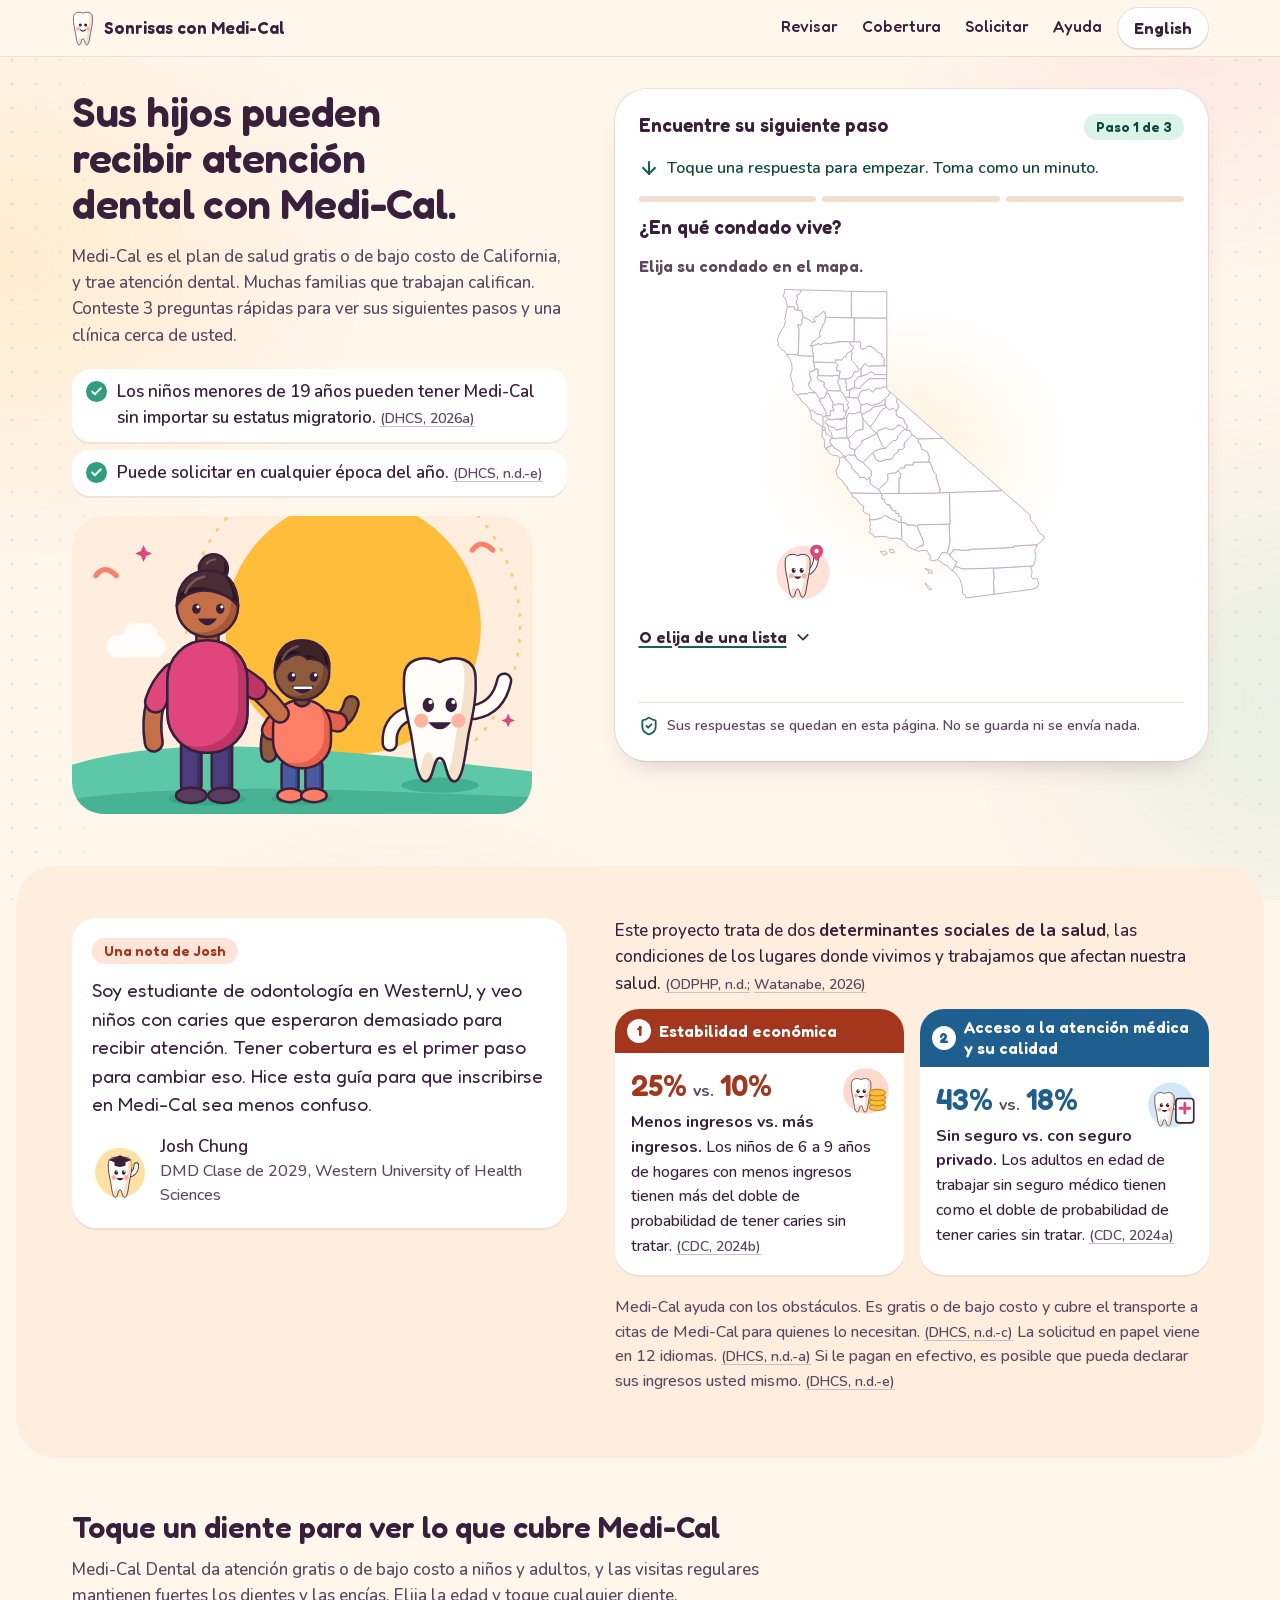
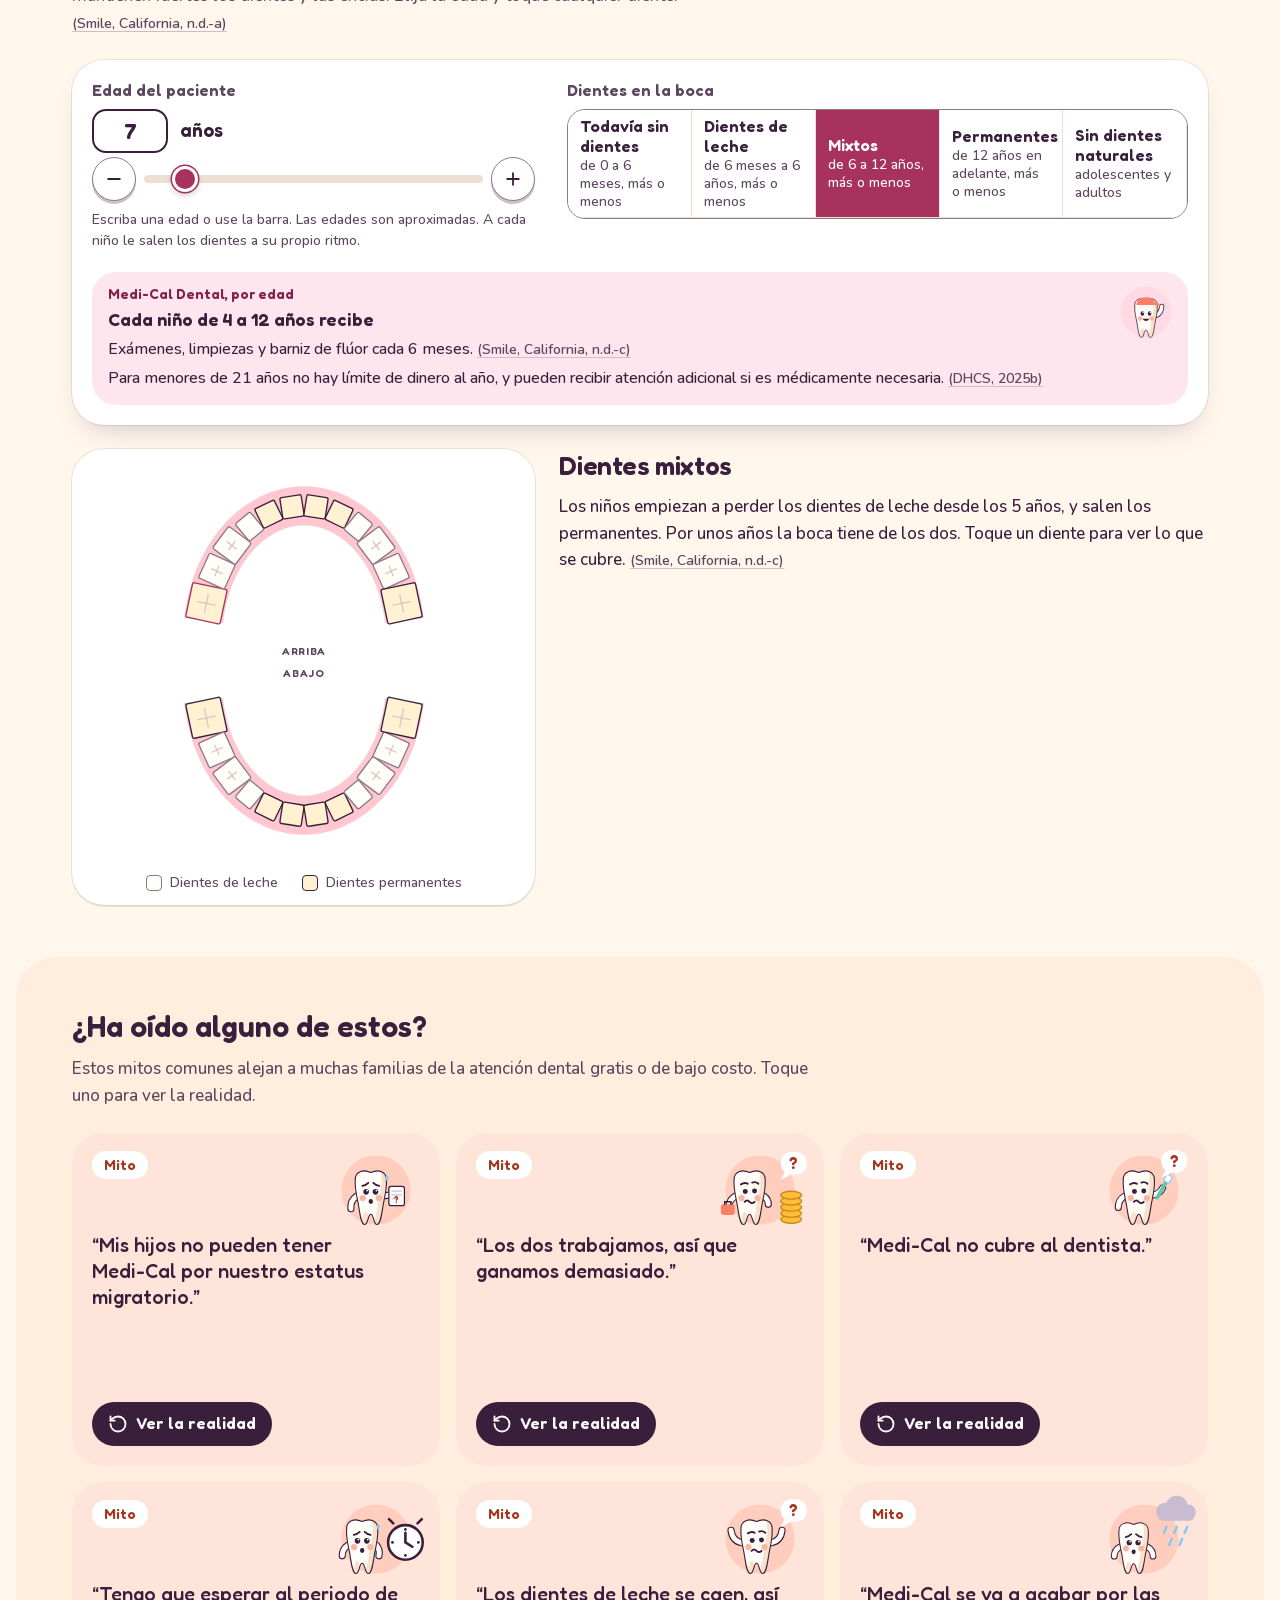
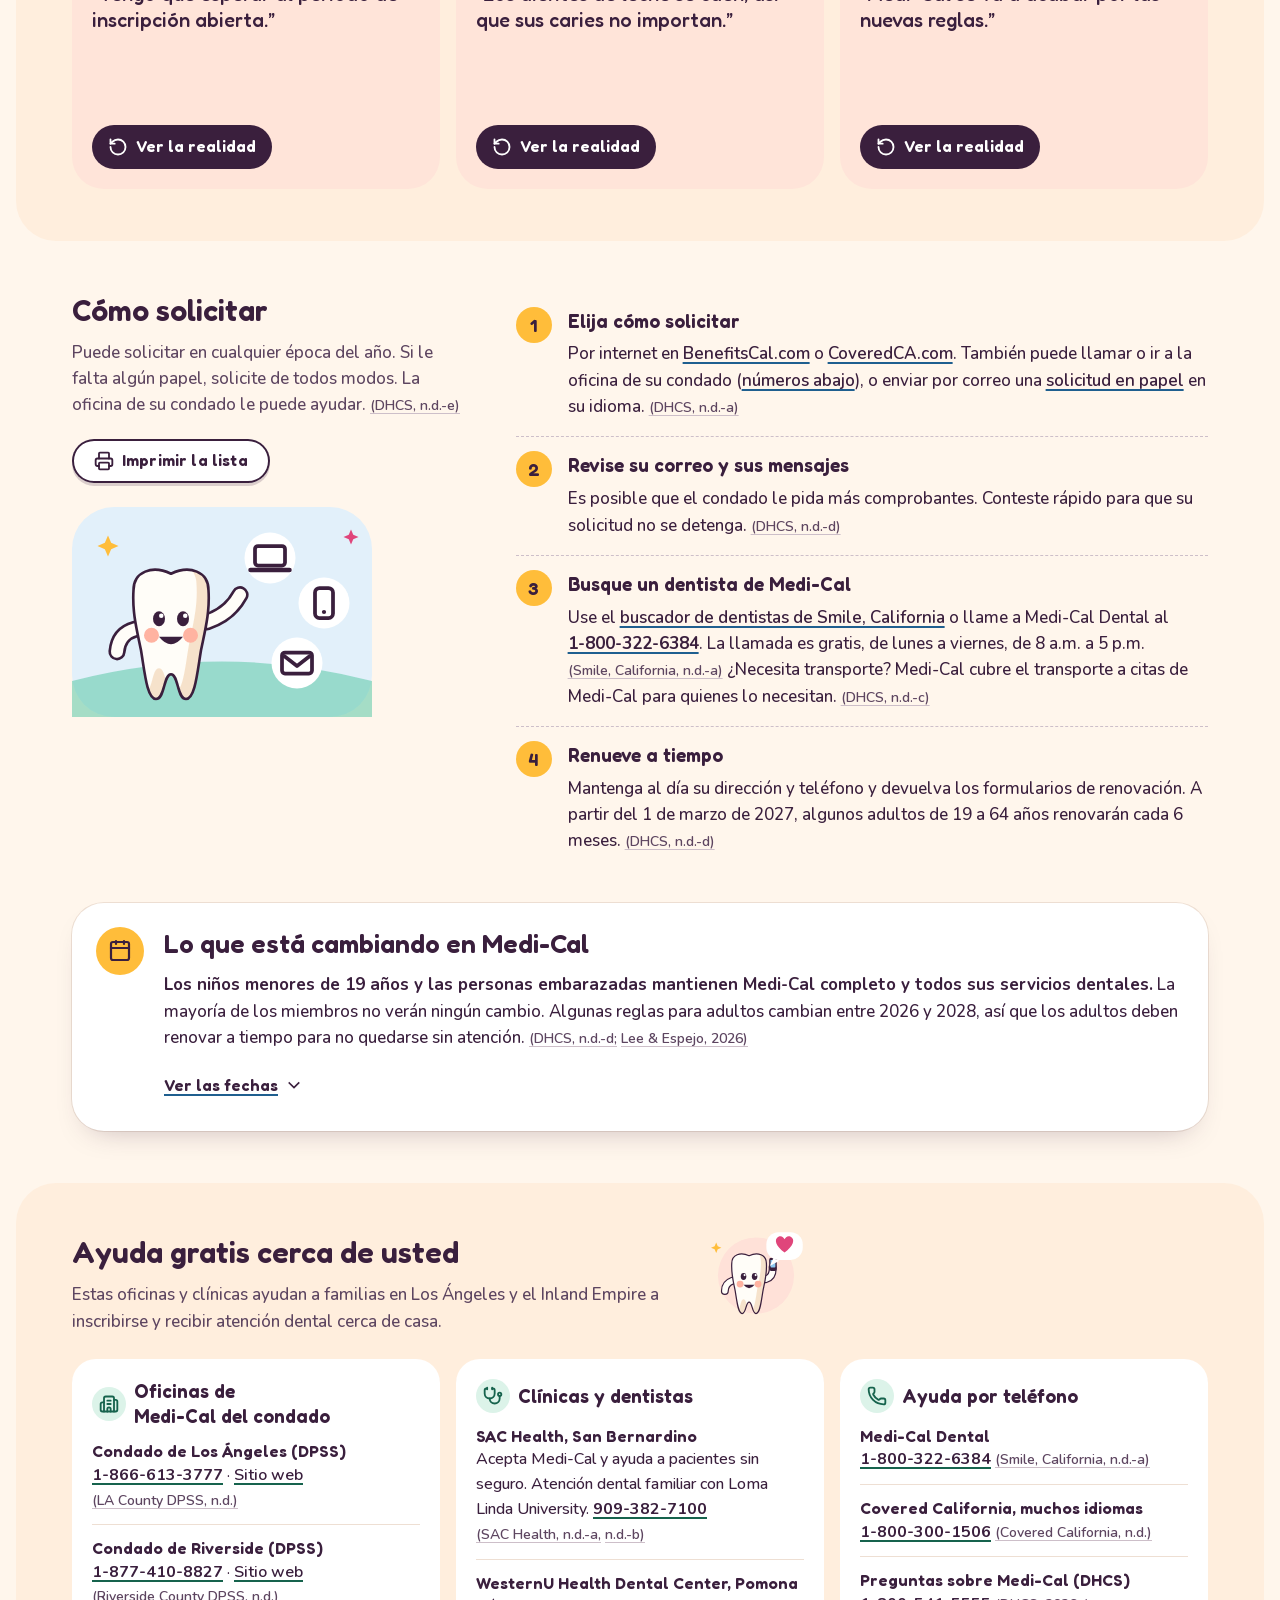
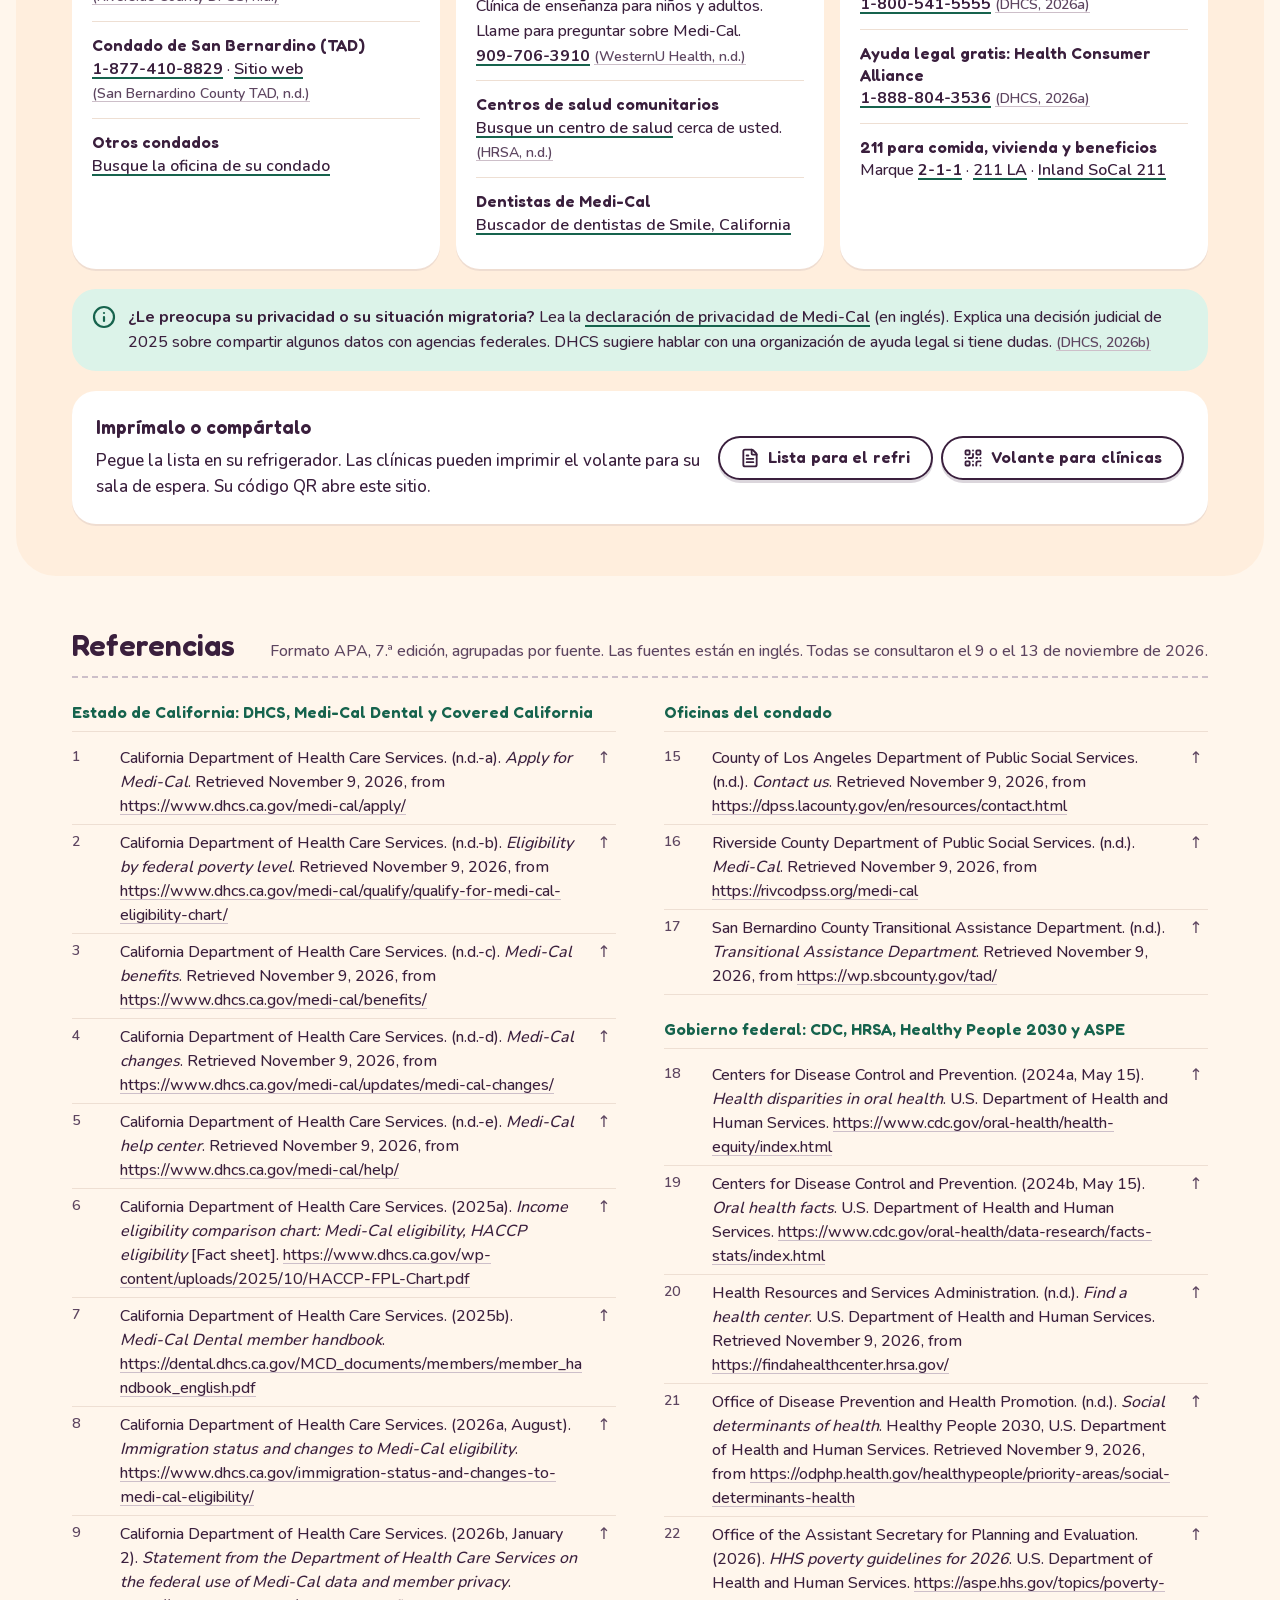
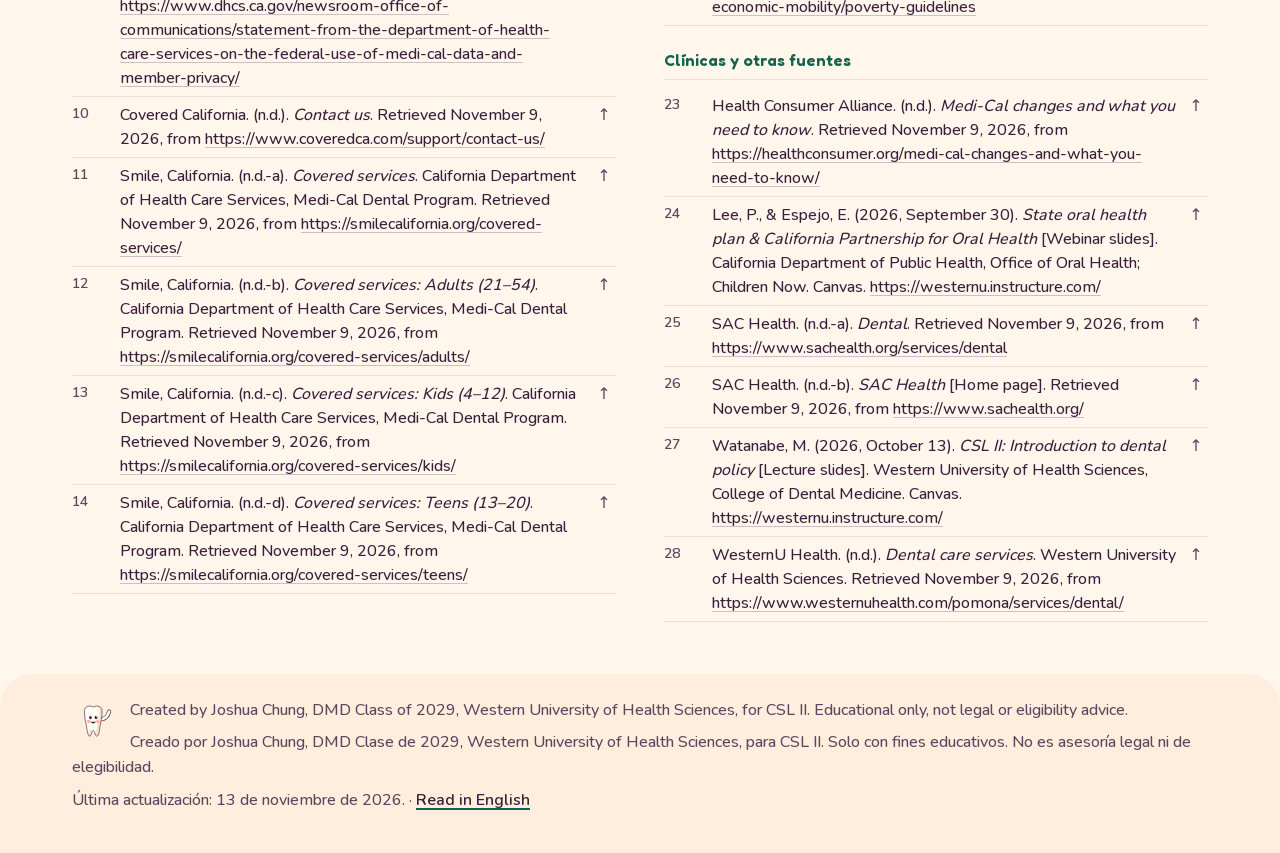
==== commit 47b26a4e: "Shade the people's legs like their shirts (EN + ES) Co-Authored-By: Claude Opus 5.5 <noreply@anthrop" ====
--- a/es/index.html
+++ b/es/index.html
@@ -71,7 +71,7 @@
         <li><svg class="ic" aria-hidden="true"><use href="#i-check"/></svg><span>Los niños menores de 19 años pueden tener <span class="nowrap">Medi-Cal</span> sin importar su estatus migratorio. <a class="cite" id="c-dhcs-imm-1" href="#ref-dhcs-imm">(DHCS, 2026a)</a></span></li>
         <li><svg class="ic" aria-hidden="true"><use href="#i-check"/></svg><span>Puede solicitar en cualquier época del año. <a class="cite" id="c-dhcs-help-1" href="#ref-dhcs-help">(DHCS, n.d.-e)</a></span></li>
       </ul>
-      <!--ART:hero--><div class="hero-art" aria-hidden="true"><svg class="hero-scene" viewBox="0 60 540 350" aria-hidden="true" focusable="false"><rect y="60" width="540" height="350" fill="#ffeedd"/><circle cx="330" cy="190" r="150" fill="#ffbd3a"/><circle cx="330" cy="190" r="196" fill="none" stroke="#ffbd3a" stroke-width="3" stroke-dasharray="2 14" stroke-linecap="round" opacity=".7"/><path d="M28 130q10-14 24 0M470 100q10-14 24 0" fill="none" stroke="#ff7f66" stroke-width="6" stroke-linecap="round" stroke-linejoin="round"/><path d="M84 94L87.0 101.0L94 104L87.0 107.0L84 114L81.0 107.0L74 104L81.0 101.0Z" fill="#e0457b"/><path d="M512 292L514.4 297.6L520 300L514.4 302.4L512 308L509.6 302.4L504 300L509.6 297.6Z" fill="#e0457b"/><rect x="40" y="200" width="70" height="26" rx="13" fill="#fff" opacity=".85"/><rect x="60" y="186" width="40" height="26" rx="13" fill="#fff" opacity=".85"/><path d="M0 352C120 316 280 330 540 360V410H0Z" fill="#5cc8a8"/><path d="M0 392C160 372 320 382 540 390V410H0Z" fill="#46b393"/><ellipse cx="159" cy="392" rx="46" ry="8" fill="#2f9d7e" opacity=".55"/><ellipse cx="270" cy="392" rx="36" ry="7" fill="#2f9d7e" opacity=".55"/><g><path d="M140 328V376" fill="none" stroke="#3a1f3d" stroke-width="29.88" stroke-linecap="round"/><path d="M140 328V376" fill="none" stroke="#4b3c7d" stroke-width="24" stroke-linecap="round"/><path d="M176 328V376" fill="none" stroke="#3a1f3d" stroke-width="29.88" stroke-linecap="round"/><path d="M176 328V376" fill="none" stroke="#3b2e66" stroke-width="24" stroke-linecap="round"/><ellipse cx="140" cy="388" rx="18" ry="9" fill="#5a3a5e" stroke="#3a1f3d" stroke-width="2.94" stroke-linejoin="round"/><ellipse cx="178" cy="388" rx="18" ry="9" fill="#5a3a5e" stroke="#3a1f3d" stroke-width="2.94" stroke-linejoin="round"/><path d="M118 246q-30 30-22 80" fill="none" stroke="#3a1f3d" stroke-width="23.88" stroke-linecap="round"/><path d="M118 246q-30 30-22 80" fill="none" stroke="#c46f45" stroke-width="18" stroke-linecap="round"/><path d="M118 246q-30 30-22 80" fill="none" stroke="#3a1f3d" stroke-width="27.88" stroke-linecap="round" stroke-dasharray="38 200"/><path d="M118 246q-30 30-22 80" fill="none" stroke="#e0457b" stroke-width="22" stroke-linecap="round" stroke-dasharray="38 200"/><clipPath id="hp-b"><rect x="112" y="206" width="94" height="132" rx="46"/></clipPath><g clip-path="url(#hp-b)"><rect x="112" y="206" width="94" height="132" rx="46" fill="#bf3466"/><g transform="translate(-11 -7)"><rect x="112" y="206" width="94" height="132" rx="46" fill="#e0457b"/></g></g><rect x="112" y="206" width="94" height="132" rx="46" fill="none" stroke="#3a1f3d" stroke-width="2.94" stroke-linejoin="round"/><path d="M146 192h26v20q-13 9-26 0z" fill="#a65934" stroke="#3a1f3d" stroke-width="2.94" stroke-linejoin="round"/><clipPath id="hp-bun"><circle cx="166" cy="122" r="17"/></clipPath><g clip-path="url(#hp-bun)"><circle cx="166" cy="122" r="17" fill="#2b1a1f"/><g transform="translate(-4 -3)"><circle cx="166" cy="122" r="17" fill="#4a2c34"/></g></g><circle cx="166" cy="122" r="17" fill="none" stroke="#3a1f3d" stroke-width="2.94" stroke-linejoin="round"/><clipPath id="hp-h"><circle cx="159" cy="166" r="36"/></clipPath><g clip-path="url(#hp-h)"><circle cx="159" cy="166" r="36" fill="#a65934"/><g transform="translate(-8 -5)"><circle cx="159" cy="166" r="36" fill="#c46f45"/></g></g><circle cx="159" cy="166" r="36" fill="none" stroke="#3a1f3d" stroke-width="2.94" stroke-linejoin="round"/><clipPath id="hp-hr"><path d="M123 166c0-30 18-42 37-42s35 12 35 42c-10-14-30-20-46-18-12 2-22 8-26 18z"/></clipPath><g clip-path="url(#hp-hr)"><path d="M123 166c0-30 18-42 37-42s35 12 35 42c-10-14-30-20-46-18-12 2-22 8-26 18z" fill="#2b1a1f"/><g transform="translate(-6 -4)"><path d="M123 166c0-30 18-42 37-42s35 12 35 42c-10-14-30-20-46-18-12 2-22 8-26 18z" fill="#4a2c34"/></g></g><path d="M123 166c0-30 18-42 37-42s35 12 35 42c-10-14-30-20-46-18-12 2-22 8-26 18z" fill="none" stroke="#3a1f3d" stroke-width="2.94" stroke-linejoin="round"/><path d="M133 150q6-15 22-19" fill="none" stroke="#7b5560" stroke-width="3" stroke-linecap="round" stroke-linejoin="round"/><path d="M158 116q4-5 10-5" fill="none" stroke="#7b5560" stroke-width="2.5" stroke-linecap="round" stroke-linejoin="round"/><g class="blink"><ellipse cx="146" cy="169" rx="5" ry="6" fill="#3a1f3d"/><ellipse cx="174" cy="169" rx="5" ry="6" fill="#3a1f3d"/><circle cx="147.9" cy="166.6" r="1.9" fill="#fff"/><circle cx="175.9" cy="166.6" r="1.9" fill="#fff"/></g><path d="M149 181q10 13 20 0z" fill="#3a1f3d" stroke="#3a1f3d" stroke-width="1.5" stroke-linejoin="round"/></g><g><path d="M256 354V378" fill="none" stroke="#3a1f3d" stroke-width="25.88" stroke-linecap="round"/><path d="M256 354V378" fill="none" stroke="#4a5aa0" stroke-width="20" stroke-linecap="round"/><path d="M284 354V378" fill="none" stroke="#3a1f3d" stroke-width="25.88" stroke-linecap="round"/><path d="M284 354V378" fill="none" stroke="#3c4a88" stroke-width="20" stroke-linecap="round"/><ellipse cx="256" cy="388" rx="15" ry="8" fill="#ff7f66" stroke="#3a1f3d" stroke-width="2.94" stroke-linejoin="round"/><ellipse cx="284" cy="388" rx="15" ry="8" fill="#ff7f66" stroke="#3a1f3d" stroke-width="2.94" stroke-linejoin="round"/><path d="M242 300q-15 15-11 40" fill="none" stroke="#3a1f3d" stroke-width="19.88" stroke-linecap="round"/><path d="M242 300q-15 15-11 40" fill="none" stroke="#8d5a3b" stroke-width="14" stroke-linecap="round"/><path d="M242 300q-15 15-11 40" fill="none" stroke="#3a1f3d" stroke-width="24.88" stroke-linecap="round" stroke-dasharray="14 200"/><path d="M242 300q-15 15-11 40" fill="none" stroke="#e8604a" stroke-width="19" stroke-linecap="round" stroke-dasharray="14 200"/><path d="M300 300q22 6 28-20" fill="none" stroke="#3a1f3d" stroke-width="19.88" stroke-linecap="round"/><path d="M300 300q22 6 28-20" fill="none" stroke="#8d5a3b" stroke-width="14" stroke-linecap="round"/><path d="M298 299q8 2 14 3" fill="none" stroke="#3a1f3d" stroke-width="24.88" stroke-linecap="round"/><path d="M298 299q8 2 14 3" fill="none" stroke="#e8604a" stroke-width="19" stroke-linecap="round"/><clipPath id="hc-b"><rect x="236" y="276" width="68" height="80" rx="32"/></clipPath><g clip-path="url(#hc-b)"><rect x="236" y="276" width="68" height="80" rx="32" fill="#e8604a"/><g transform="translate(-8 -6)"><rect x="236" y="276" width="68" height="80" rx="32" fill="#ff7f66"/></g></g><rect x="236" y="276" width="68" height="80" rx="32" fill="none" stroke="#3a1f3d" stroke-width="2.94" stroke-linejoin="round"/><path d="M262 266h16v14q-8 7-16 0z" fill="#74482e" stroke="#3a1f3d" stroke-width="2.94" stroke-linejoin="round"/><clipPath id="hc-h"><circle cx="270" cy="244" r="32"/></clipPath><g clip-path="url(#hc-h)"><circle cx="270" cy="244" r="32" fill="#74482e"/><g transform="translate(-7 -5)"><circle cx="270" cy="244" r="32" fill="#8d5a3b"/></g></g><circle cx="270" cy="244" r="32" fill="none" stroke="#3a1f3d" stroke-width="2.94" stroke-linejoin="round"/><clipPath id="hc-hr"><path d="M238 244c0-26 14-38 32-38s34 12 32 34c-8-10-16-14-26-12-6-8-18-6-24 0-6 0-10 6-14 16z"/></clipPath><g clip-path="url(#hc-hr)"><path d="M238 244c0-26 14-38 32-38s34 12 32 34c-8-10-16-14-26-12-6-8-18-6-24 0-6 0-10 6-14 16z" fill="#1f1418"/><g transform="translate(-5 -4)"><path d="M238 244c0-26 14-38 32-38s34 12 32 34c-8-10-16-14-26-12-6-8-18-6-24 0-6 0-10 6-14 16z" fill="#3b2328"/></g></g><path d="M238 244c0-26 14-38 32-38s34 12 32 34c-8-10-16-14-26-12-6-8-18-6-24 0-6 0-10 6-14 16z" fill="none" stroke="#3a1f3d" stroke-width="2.94" stroke-linejoin="round"/><path d="M247 228q6-12 18-15" fill="none" stroke="#6b4a52" stroke-width="3" stroke-linecap="round" stroke-linejoin="round"/><g class="blink"><ellipse cx="258" cy="249" rx="5" ry="6" fill="#3a1f3d"/><ellipse cx="284" cy="249" rx="5" ry="6" fill="#3a1f3d"/><circle cx="259.9" cy="246.6" r="1.9" fill="#fff"/><circle cx="285.9" cy="246.6" r="1.9" fill="#fff"/></g><path d="M259 260q12 15 24 0z" fill="#3a1f3d" stroke="#3a1f3d" stroke-width="1.5" stroke-linejoin="round"/><path d="M261.5 261.6h19" fill="none" stroke="#fff" stroke-width="3" stroke-linecap="round" stroke-linejoin="round"/></g><path d="M198 250q26 16 46 42" fill="none" stroke="#3a1f3d" stroke-width="23.88" stroke-linecap="round"/><path d="M198 250q26 16 46 42" fill="none" stroke="#c46f45" stroke-width="18" stroke-linecap="round"/><path d="M198 250q26 16 46 42" fill="none" stroke="#3a1f3d" stroke-width="27.88" stroke-linecap="round" stroke-dasharray="22 200"/><path d="M198 250q26 16 46 42" fill="none" stroke="#bf3466" stroke-width="22" stroke-linecap="round" stroke-dasharray="22 200"/><clipPath id="hp-b2"><rect x="112" y="206" width="94" height="132" rx="46"/></clipPath><g clip-path="url(#hp-b2)"><rect x="112" y="206" width="94" height="132" rx="46" fill="#bf3466"/><g transform="translate(-11 -7)"><rect x="112" y="206" width="94" height="132" rx="46" fill="#e0457b"/></g></g><rect x="112" y="206" width="94" height="132" rx="46" fill="none" stroke="#3a1f3d" stroke-width="2.94" stroke-linejoin="round"/><ellipse cx="432" cy="376" rx="46" ry="9" fill="#2f9d7e" opacity=".55"/></svg><svg class="hero-buddy" viewBox="370 180 170 200" aria-hidden="true" focusable="false"><g transform="translate(331.2 191.4) scale(0.84)"><g class="wave"><path d="M168 118q34-6 42-44" fill="none" stroke="#3a1f3d" stroke-width="23" stroke-linecap="round"/><path d="M168 118q34-6 42-44" fill="none" stroke="#fffdf8" stroke-width="16" stroke-linecap="round"/></g><path d="M72 122q-24 12-22 40" fill="none" stroke="#3a1f3d" stroke-width="23" stroke-linecap="round"/><path d="M72 122q-24 12-22 40" fill="none" stroke="#fffdf8" stroke-width="16" stroke-linecap="round"/><use href="#bd-body"/><g class="blink"><g fill="#3a1f3d"><ellipse cx="104" cy="108" rx="8" ry="10"/><ellipse cx="136" cy="108" rx="8" ry="10"/></g><circle cx="107" cy="104" r="3" fill="#fff"/><circle cx="139" cy="104" r="3" fill="#fff"/></g><path d="M104 132q16 20 32 0z" fill="#3a1f3d"/></g></svg></div><!--/ART:hero-->
+      <!--ART:hero--><div class="hero-art" aria-hidden="true"><svg class="hero-scene" viewBox="0 60 540 350" aria-hidden="true" focusable="false"><rect y="60" width="540" height="350" fill="#ffeedd"/><circle cx="330" cy="190" r="150" fill="#ffbd3a"/><circle cx="330" cy="190" r="196" fill="none" stroke="#ffbd3a" stroke-width="3" stroke-dasharray="2 14" stroke-linecap="round" opacity=".7"/><path d="M28 130q10-14 24 0M470 100q10-14 24 0" fill="none" stroke="#ff7f66" stroke-width="6" stroke-linecap="round" stroke-linejoin="round"/><path d="M84 94L87.0 101.0L94 104L87.0 107.0L84 114L81.0 107.0L74 104L81.0 101.0Z" fill="#e0457b"/><path d="M512 292L514.4 297.6L520 300L514.4 302.4L512 308L509.6 302.4L504 300L509.6 297.6Z" fill="#e0457b"/><rect x="40" y="200" width="70" height="26" rx="13" fill="#fff" opacity=".85"/><rect x="60" y="186" width="40" height="26" rx="13" fill="#fff" opacity=".85"/><path d="M0 352C120 316 280 330 540 360V410H0Z" fill="#5cc8a8"/><path d="M0 392C160 372 320 382 540 390V410H0Z" fill="#46b393"/><ellipse cx="159" cy="392" rx="46" ry="8" fill="#2f9d7e" opacity=".55"/><ellipse cx="270" cy="392" rx="36" ry="7" fill="#2f9d7e" opacity=".55"/><g><clipPath id="hp-l1"><rect x="128" y="316" width="24" height="72" rx="12"/></clipPath><g clip-path="url(#hp-l1)"><rect x="128" y="316" width="24" height="72" rx="12" fill="#3b2e66"/><g transform="translate(-5 -4)"><rect x="128" y="316" width="24" height="72" rx="12" fill="#4b3c7d"/></g></g><rect x="128" y="316" width="24" height="72" rx="12" fill="none" stroke="#3a1f3d" stroke-width="2.94" stroke-linejoin="round"/><clipPath id="hp-l2"><rect x="164" y="316" width="24" height="72" rx="12"/></clipPath><g clip-path="url(#hp-l2)"><rect x="164" y="316" width="24" height="72" rx="12" fill="#3b2e66"/><g transform="translate(-5 -4)"><rect x="164" y="316" width="24" height="72" rx="12" fill="#4b3c7d"/></g></g><rect x="164" y="316" width="24" height="72" rx="12" fill="none" stroke="#3a1f3d" stroke-width="2.94" stroke-linejoin="round"/><ellipse cx="140" cy="388" rx="18" ry="9" fill="#5a3a5e" stroke="#3a1f3d" stroke-width="2.94" stroke-linejoin="round"/><ellipse cx="178" cy="388" rx="18" ry="9" fill="#5a3a5e" stroke="#3a1f3d" stroke-width="2.94" stroke-linejoin="round"/><path d="M118 246q-30 30-22 80" fill="none" stroke="#3a1f3d" stroke-width="23.88" stroke-linecap="round"/><path d="M118 246q-30 30-22 80" fill="none" stroke="#c46f45" stroke-width="18" stroke-linecap="round"/><path d="M118 246q-30 30-22 80" fill="none" stroke="#3a1f3d" stroke-width="27.88" stroke-linecap="round" stroke-dasharray="38 200"/><path d="M118 246q-30 30-22 80" fill="none" stroke="#e0457b" stroke-width="22" stroke-linecap="round" stroke-dasharray="38 200"/><clipPath id="hp-b"><rect x="112" y="206" width="94" height="132" rx="46"/></clipPath><g clip-path="url(#hp-b)"><rect x="112" y="206" width="94" height="132" rx="46" fill="#bf3466"/><g transform="translate(-11 -7)"><rect x="112" y="206" width="94" height="132" rx="46" fill="#e0457b"/></g></g><rect x="112" y="206" width="94" height="132" rx="46" fill="none" stroke="#3a1f3d" stroke-width="2.94" stroke-linejoin="round"/><path d="M146 192h26v20q-13 9-26 0z" fill="#a65934" stroke="#3a1f3d" stroke-width="2.94" stroke-linejoin="round"/><clipPath id="hp-bun"><circle cx="166" cy="122" r="17"/></clipPath><g clip-path="url(#hp-bun)"><circle cx="166" cy="122" r="17" fill="#2b1a1f"/><g transform="translate(-4 -3)"><circle cx="166" cy="122" r="17" fill="#4a2c34"/></g></g><circle cx="166" cy="122" r="17" fill="none" stroke="#3a1f3d" stroke-width="2.94" stroke-linejoin="round"/><clipPath id="hp-h"><circle cx="159" cy="166" r="36"/></clipPath><g clip-path="url(#hp-h)"><circle cx="159" cy="166" r="36" fill="#a65934"/><g transform="translate(-8 -5)"><circle cx="159" cy="166" r="36" fill="#c46f45"/></g></g><circle cx="159" cy="166" r="36" fill="none" stroke="#3a1f3d" stroke-width="2.94" stroke-linejoin="round"/><clipPath id="hp-hr"><path d="M123 166c0-30 18-42 37-42s35 12 35 42c-10-14-30-20-46-18-12 2-22 8-26 18z"/></clipPath><g clip-path="url(#hp-hr)"><path d="M123 166c0-30 18-42 37-42s35 12 35 42c-10-14-30-20-46-18-12 2-22 8-26 18z" fill="#2b1a1f"/><g transform="translate(-6 -4)"><path d="M123 166c0-30 18-42 37-42s35 12 35 42c-10-14-30-20-46-18-12 2-22 8-26 18z" fill="#4a2c34"/></g></g><path d="M123 166c0-30 18-42 37-42s35 12 35 42c-10-14-30-20-46-18-12 2-22 8-26 18z" fill="none" stroke="#3a1f3d" stroke-width="2.94" stroke-linejoin="round"/><path d="M133 150q6-15 22-19" fill="none" stroke="#7b5560" stroke-width="3" stroke-linecap="round" stroke-linejoin="round"/><path d="M158 116q4-5 10-5" fill="none" stroke="#7b5560" stroke-width="2.5" stroke-linecap="round" stroke-linejoin="round"/><g class="blink"><ellipse cx="146" cy="169" rx="5" ry="6" fill="#3a1f3d"/><ellipse cx="174" cy="169" rx="5" ry="6" fill="#3a1f3d"/><circle cx="147.9" cy="166.6" r="1.9" fill="#fff"/><circle cx="175.9" cy="166.6" r="1.9" fill="#fff"/></g><path d="M149 181q10 13 20 0z" fill="#3a1f3d" stroke="#3a1f3d" stroke-width="1.5" stroke-linejoin="round"/></g><g><clipPath id="hc-l1"><rect x="246" y="344" width="20" height="44" rx="10"/></clipPath><g clip-path="url(#hc-l1)"><rect x="246" y="344" width="20" height="44" rx="10" fill="#3c4a88"/><g transform="translate(-4 -3)"><rect x="246" y="344" width="20" height="44" rx="10" fill="#4a5aa0"/></g></g><rect x="246" y="344" width="20" height="44" rx="10" fill="none" stroke="#3a1f3d" stroke-width="2.94" stroke-linejoin="round"/><clipPath id="hc-l2"><rect x="274" y="344" width="20" height="44" rx="10"/></clipPath><g clip-path="url(#hc-l2)"><rect x="274" y="344" width="20" height="44" rx="10" fill="#3c4a88"/><g transform="translate(-4 -3)"><rect x="274" y="344" width="20" height="44" rx="10" fill="#4a5aa0"/></g></g><rect x="274" y="344" width="20" height="44" rx="10" fill="none" stroke="#3a1f3d" stroke-width="2.94" stroke-linejoin="round"/><ellipse cx="256" cy="388" rx="15" ry="8" fill="#ff7f66" stroke="#3a1f3d" stroke-width="2.94" stroke-linejoin="round"/><ellipse cx="284" cy="388" rx="15" ry="8" fill="#ff7f66" stroke="#3a1f3d" stroke-width="2.94" stroke-linejoin="round"/><path d="M242 300q-15 15-11 40" fill="none" stroke="#3a1f3d" stroke-width="19.88" stroke-linecap="round"/><path d="M242 300q-15 15-11 40" fill="none" stroke="#8d5a3b" stroke-width="14" stroke-linecap="round"/><path d="M242 300q-15 15-11 40" fill="none" stroke="#3a1f3d" stroke-width="24.88" stroke-linecap="round" stroke-dasharray="14 200"/><path d="M242 300q-15 15-11 40" fill="none" stroke="#e8604a" stroke-width="19" stroke-linecap="round" stroke-dasharray="14 200"/><path d="M300 300q22 6 28-20" fill="none" stroke="#3a1f3d" stroke-width="19.88" stroke-linecap="round"/><path d="M300 300q22 6 28-20" fill="none" stroke="#8d5a3b" stroke-width="14" stroke-linecap="round"/><path d="M298 299q8 2 14 3" fill="none" stroke="#3a1f3d" stroke-width="24.88" stroke-linecap="round"/><path d="M298 299q8 2 14 3" fill="none" stroke="#e8604a" stroke-width="19" stroke-linecap="round"/><clipPath id="hc-b"><rect x="236" y="276" width="68" height="80" rx="32"/></clipPath><g clip-path="url(#hc-b)"><rect x="236" y="276" width="68" height="80" rx="32" fill="#e8604a"/><g transform="translate(-8 -6)"><rect x="236" y="276" width="68" height="80" rx="32" fill="#ff7f66"/></g></g><rect x="236" y="276" width="68" height="80" rx="32" fill="none" stroke="#3a1f3d" stroke-width="2.94" stroke-linejoin="round"/><path d="M262 266h16v14q-8 7-16 0z" fill="#74482e" stroke="#3a1f3d" stroke-width="2.94" stroke-linejoin="round"/><clipPath id="hc-h"><circle cx="270" cy="244" r="32"/></clipPath><g clip-path="url(#hc-h)"><circle cx="270" cy="244" r="32" fill="#74482e"/><g transform="translate(-7 -5)"><circle cx="270" cy="244" r="32" fill="#8d5a3b"/></g></g><circle cx="270" cy="244" r="32" fill="none" stroke="#3a1f3d" stroke-width="2.94" stroke-linejoin="round"/><clipPath id="hc-hr"><path d="M238 244c0-26 14-38 32-38s34 12 32 34c-8-10-16-14-26-12-6-8-18-6-24 0-6 0-10 6-14 16z"/></clipPath><g clip-path="url(#hc-hr)"><path d="M238 244c0-26 14-38 32-38s34 12 32 34c-8-10-16-14-26-12-6-8-18-6-24 0-6 0-10 6-14 16z" fill="#1f1418"/><g transform="translate(-5 -4)"><path d="M238 244c0-26 14-38 32-38s34 12 32 34c-8-10-16-14-26-12-6-8-18-6-24 0-6 0-10 6-14 16z" fill="#3b2328"/></g></g><path d="M238 244c0-26 14-38 32-38s34 12 32 34c-8-10-16-14-26-12-6-8-18-6-24 0-6 0-10 6-14 16z" fill="none" stroke="#3a1f3d" stroke-width="2.94" stroke-linejoin="round"/><path d="M247 228q6-12 18-15" fill="none" stroke="#6b4a52" stroke-width="3" stroke-linecap="round" stroke-linejoin="round"/><g class="blink"><ellipse cx="258" cy="249" rx="5" ry="6" fill="#3a1f3d"/><ellipse cx="284" cy="249" rx="5" ry="6" fill="#3a1f3d"/><circle cx="259.9" cy="246.6" r="1.9" fill="#fff"/><circle cx="285.9" cy="246.6" r="1.9" fill="#fff"/></g><path d="M259 260q12 15 24 0z" fill="#3a1f3d" stroke="#3a1f3d" stroke-width="1.5" stroke-linejoin="round"/><path d="M261.5 261.6h19" fill="none" stroke="#fff" stroke-width="3" stroke-linecap="round" stroke-linejoin="round"/></g><path d="M198 250q26 16 46 42" fill="none" stroke="#3a1f3d" stroke-width="23.88" stroke-linecap="round"/><path d="M198 250q26 16 46 42" fill="none" stroke="#c46f45" stroke-width="18" stroke-linecap="round"/><path d="M198 250q26 16 46 42" fill="none" stroke="#3a1f3d" stroke-width="27.88" stroke-linecap="round" stroke-dasharray="22 200"/><path d="M198 250q26 16 46 42" fill="none" stroke="#bf3466" stroke-width="22" stroke-linecap="round" stroke-dasharray="22 200"/><clipPath id="hp-b2"><rect x="112" y="206" width="94" height="132" rx="46"/></clipPath><g clip-path="url(#hp-b2)"><rect x="112" y="206" width="94" height="132" rx="46" fill="#bf3466"/><g transform="translate(-11 -7)"><rect x="112" y="206" width="94" height="132" rx="46" fill="#e0457b"/></g></g><rect x="112" y="206" width="94" height="132" rx="46" fill="none" stroke="#3a1f3d" stroke-width="2.94" stroke-linejoin="round"/><ellipse cx="432" cy="376" rx="46" ry="9" fill="#2f9d7e" opacity=".55"/></svg><svg class="hero-buddy" viewBox="370 180 170 200" aria-hidden="true" focusable="false"><g transform="translate(331.2 191.4) scale(0.84)"><g class="wave"><path d="M168 118q34-6 42-44" fill="none" stroke="#3a1f3d" stroke-width="23" stroke-linecap="round"/><path d="M168 118q34-6 42-44" fill="none" stroke="#fffdf8" stroke-width="16" stroke-linecap="round"/></g><path d="M72 122q-24 12-22 40" fill="none" stroke="#3a1f3d" stroke-width="23" stroke-linecap="round"/><path d="M72 122q-24 12-22 40" fill="none" stroke="#fffdf8" stroke-width="16" stroke-linecap="round"/><use href="#bd-body"/><g class="blink"><g fill="#3a1f3d"><ellipse cx="104" cy="108" rx="8" ry="10"/><ellipse cx="136" cy="108" rx="8" ry="10"/></g><circle cx="107" cy="104" r="3" fill="#fff"/><circle cx="139" cy="104" r="3" fill="#fff"/></g><path d="M104 132q16 20 32 0z" fill="#3a1f3d"/></g></svg></div><!--/ART:hero-->
     </div>
 
     <div class="flow" id="flow">
